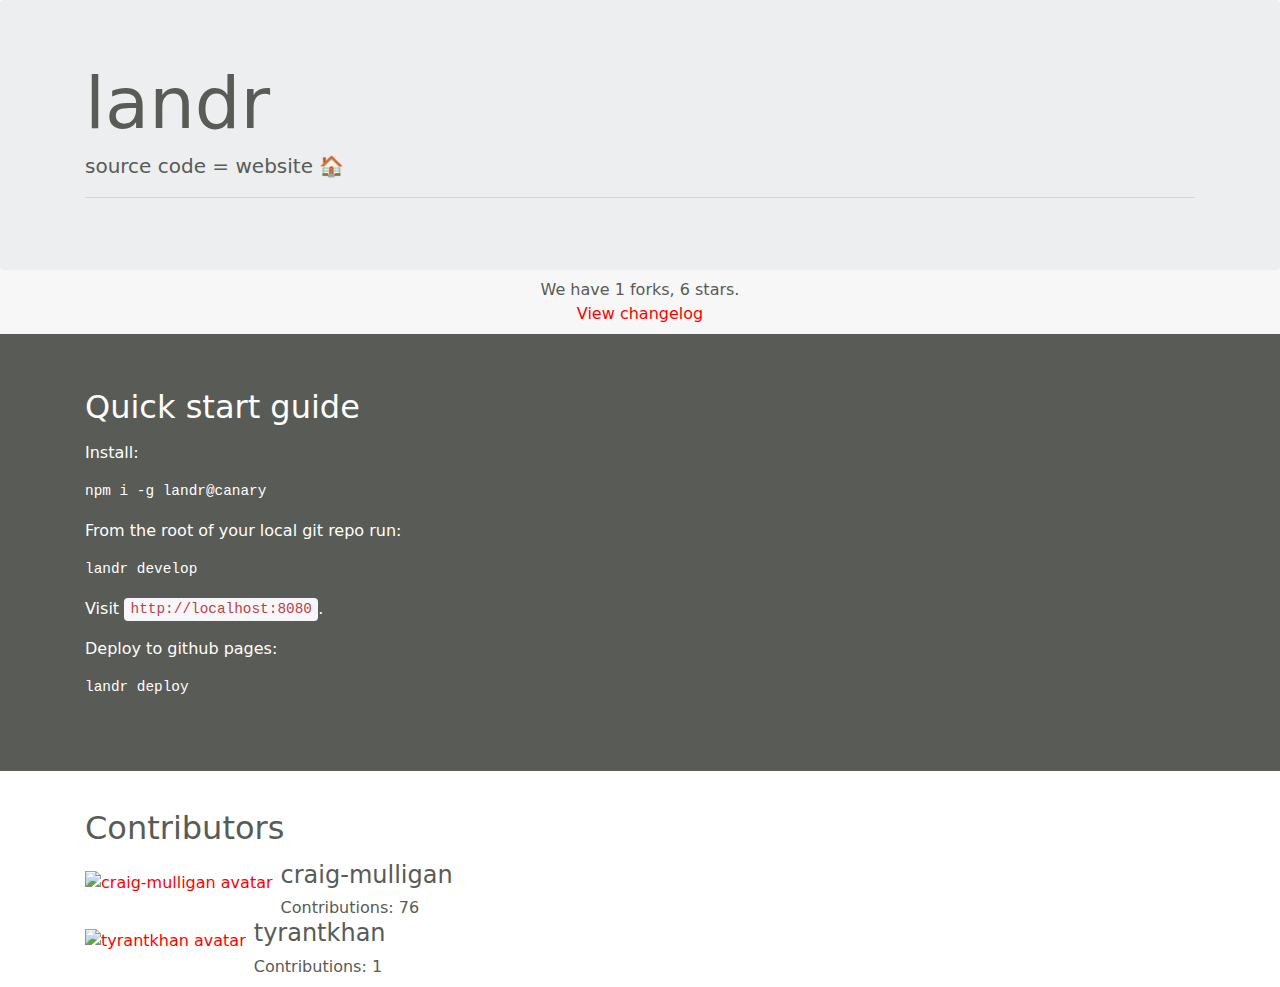
==== index.html @ ddf62132 "Updates" ====
<!DOCTYPE html>
 <html><head><meta charset="utf-8"/><meta http-equiv="x-ua-compatible" content="ie=edge"/><meta name="viewport" content="width=device-width, initial-scale=1, shrink-to-fit=no"/><title>Gatsby.js</title><link rel="preload" href="/landr/page-component---gatsby-plugin-landr-www-pages-index-js-87d1047b6b3c153ad6b7.js" as="script"/><link rel="preload" href="/landr/path---index-878fa87b5f6b730961a7.js" as="script"/><link rel="preload" href="/landr/layout-component---index-a1877b21408b9029d146.js" as="script"/><link rel="preload" href="/landr/app-8987383dc23b234d407a.js" as="script"/><link rel="preload" href="/landr/commons-a0a1b3aa49a61d89a2b4.js" as="script"/><script id="webpack-manifest">
            //<![CDATA[
            window.webpackManifest = {"1":"page-component---gatsby-plugin-landr-www-pages-index-js-87d1047b6b3c153ad6b7.js","2":"layout-component---index-a1877b21408b9029d146.js","3":"page-component---gatsby-plugin-landr-www-pages-changelog-js-bf72441791127e8e51b4.js","4":"path---index-878fa87b5f6b730961a7.js","5":"path---changelog-1e2064adb05f1f18a0a4.js","6":"app-8987383dc23b234d407a.js"}
            //]]>
            </script><script>
  !function(e,t,r){function n(){for(;d[0]&&"loaded"==d[0][f];)c=d.shift(),c[o]=!i.parentNode.insertBefore(c,i)}for(var s,a,c,d=[],i=e.scripts[0],o="onreadystatechange",f="readyState";s=r.shift();)a=e.createElement(t),"async"in i?(a.async=!1,e.head.appendChild(a)):i[f]?(d.push(a),a[o]=n):e.write("<"+t+' src="'+s+'" defer></'+t+">"),a.src=s}(document,"script",[
  "/landr/commons-a0a1b3aa49a61d89a2b4.js","/landr/app-8987383dc23b234d407a.js","/landr/layout-component---index-a1877b21408b9029d146.js","/landr/path---index-878fa87b5f6b730961a7.js","/landr/page-component---gatsby-plugin-landr-www-pages-index-js-87d1047b6b3c153ad6b7.js"
])
  </script><style id="gatsby-inlined-css">/*!
 * Bootstrap v4.0.0-alpha.6 (https://getbootstrap.com)
 * Copyright 2011-2017 The Bootstrap Authors
 * Copyright 2011-2017 Twitter, Inc.
 * Licensed under MIT (https://github.com/twbs/bootstrap/blob/master/LICENSE)
 */
/*! normalize.css v5.0.0 | MIT License | github.com/necolas/normalize.css */html{font-family:sans-serif;line-height:1.15;-ms-text-size-adjust:100%;-webkit-text-size-adjust:100%}body{margin:0}article,aside,footer,header,nav,section{display:block}h1{font-size:2em;margin:.67em 0}figcaption,figure,main{display:block}figure{margin:1em 40px}hr{box-sizing:content-box;height:0;overflow:visible}pre{font-family:monospace,monospace;font-size:1em}a{background-color:transparent;-webkit-text-decoration-skip:objects}a:active,a:hover{outline-width:0}abbr[title]{border-bottom:none;text-decoration:underline;text-decoration:underline dotted}b,strong{font-weight:inherit;font-weight:bolder}code,kbd,samp{font-family:monospace,monospace;font-size:1em}dfn{font-style:italic}mark{background-color:#ff0;color:#000}small{font-size:80%}sub,sup{font-size:75%;line-height:0;position:relative;vertical-align:baseline}sub{bottom:-.25em}sup{top:-.5em}audio,video{display:inline-block}audio:not([controls]){display:none;height:0}img{border-style:none}svg:not(:root){overflow:hidden}button,input,optgroup,select,textarea{font-family:sans-serif;font-size:100%;line-height:1.15;margin:0}button,input{overflow:visible}button,select{text-transform:none}[type=reset],[type=submit],button,html [type=button]{-webkit-appearance:button}[type=button]::-moz-focus-inner,[type=reset]::-moz-focus-inner,[type=submit]::-moz-focus-inner,button::-moz-focus-inner{border-style:none;padding:0}[type=button]:-moz-focusring,[type=reset]:-moz-focusring,[type=submit]:-moz-focusring,button:-moz-focusring{outline:1px dotted ButtonText}fieldset{border:1px solid silver;margin:0 2px;padding:.35em .625em .75em}legend{box-sizing:border-box;color:inherit;display:table;max-width:100%;white-space:normal}progress{display:inline-block;vertical-align:baseline}textarea{overflow:auto}[type=checkbox],[type=radio]{box-sizing:border-box;padding:0}[type=number]::-webkit-inner-spin-button,[type=number]::-webkit-outer-spin-button{height:auto}[type=search]{-webkit-appearance:textfield;outline-offset:-2px}[type=search]::-webkit-search-cancel-button,[type=search]::-webkit-search-decoration{-webkit-appearance:none}::-webkit-file-upload-button{-webkit-appearance:button;font:inherit}details,menu{display:block}summary{display:list-item}canvas{display:inline-block}[hidden],template{display:none}@media print{*,:after,:before,blockquote:first-letter,blockquote:first-line,div:first-letter,div:first-line,li:first-letter,li:first-line,p:first-letter,p:first-line{text-shadow:none!important;box-shadow:none!important}a,a:visited{text-decoration:underline}abbr[title]:after{content:" (" attr(title) ")"}pre{white-space:pre-wrap!important}blockquote,pre{border:1px solid #999;page-break-inside:avoid}thead{display:table-header-group}img,tr{page-break-inside:avoid}h2,h3,p{orphans:3;widows:3}h2,h3{page-break-after:avoid}.navbar{display:none}.badge{border:1px solid #000}.table{border-collapse:collapse!important}.table td,.table th{background-color:#fff!important}.table-bordered td,.table-bordered th{border:1px solid #ddd!important}}html{box-sizing:border-box}*,:after,:before{box-sizing:inherit}@-ms-viewport{width:device-width}html{-ms-overflow-style:scrollbar;-webkit-tap-highlight-color:transparent}body{font-family:-apple-system,system-ui,BlinkMacSystemFont,Segoe UI,Roboto,Oxygen,Ubuntu,Cantarell,Fira Sans,Droid Sans,Helvetica Neue,Arial,sans-serif;font-size:16px;font-size:1rem;font-weight:400;line-height:1.5;color:#585b56;background-color:#fff}[tabindex="-1"]:focus{outline:none!important}h1,h2,h3,h4,h5,h6{margin-top:0;margin-bottom:8px;margin-bottom:.5rem}p{margin-top:0;margin-bottom:16px;margin-bottom:1rem}abbr[data-original-title],abbr[title]{cursor:help}address{font-style:normal;line-height:inherit}address,dl,ol,ul{margin-bottom:16px;margin-bottom:1rem}dl,ol,ul{margin-top:0}ol ol,ol ul,ul ol,ul ul{margin-bottom:0}dt{font-weight:700}dd{margin-bottom:8px;margin-bottom:.5rem;margin-left:0}blockquote{margin:0 0 16px;margin:0 0 1rem}a{color:red;text-decoration:none}a:focus,a:hover{color:#b30000;text-decoration:underline}a:not([href]):not([tabindex]),a:not([href]):not([tabindex]):focus,a:not([href]):not([tabindex]):hover{color:inherit;text-decoration:none}a:not([href]):not([tabindex]):focus{outline:0}pre{overflow:auto}figure{margin:0 0 16px;margin:0 0 1rem}img{vertical-align:middle}[role=button]{cursor:pointer}[role=button],a,area,button,input,label,select,summary,textarea{-ms-touch-action:manipulation;touch-action:manipulation}table{border-collapse:collapse;background-color:transparent}caption{padding-top:12px;padding-top:.75rem;padding-bottom:12px;padding-bottom:.75rem;color:#636c72;caption-side:bottom}caption,th{text-align:left}label{display:inline-block;margin-bottom:8px;margin-bottom:.5rem}button:focus{outline:1px dotted;outline:5px auto -webkit-focus-ring-color}button,input,select,textarea{line-height:inherit}input[type=checkbox]:disabled,input[type=radio]:disabled{cursor:not-allowed}input[type=date],input[type=datetime-local],input[type=month],input[type=time]{-webkit-appearance:listbox}textarea{resize:vertical}fieldset{min-width:0;padding:0;margin:0;border:0}legend{display:block;width:100%;padding:0;margin-bottom:8px;margin-bottom:.5rem;font-size:24px;font-size:1.5rem;line-height:inherit}input[type=search]{-webkit-appearance:none}output{display:inline-block}[hidden]{display:none!important}.h1,.h2,.h3,.h4,.h5,.h6,h1,h2,h3,h4,h5,h6{margin-bottom:8px;margin-bottom:.5rem;font-family:inherit;font-weight:500;line-height:1.1;color:inherit}.h1,h1{font-size:40px;font-size:2.5rem}.h2,h2{font-size:32px;font-size:2rem}.h3,h3{font-size:28px;font-size:1.75rem}.h4,h4{font-size:24px;font-size:1.5rem}.h5,h5{font-size:20px;font-size:1.25rem}.h6,h6{font-size:16px;font-size:1rem}.lead{font-size:20px;font-size:1.25rem;font-weight:300}.display-1{font-size:96px;font-size:6rem}.display-1,.display-2{font-weight:300;line-height:1.1}.display-2{font-size:88px;font-size:5.5rem}.display-3{font-size:72px;font-size:4.5rem}.display-3,.display-4{font-weight:300;line-height:1.1}.display-4{font-size:56px;font-size:3.5rem}hr{margin-top:16px;margin-top:1rem;margin-bottom:16px;margin-bottom:1rem;border:0;border-top:1px solid rgba(0,0,0,.1)}.small,small{font-size:80%;font-weight:400}.mark,mark{padding:.2em;background-color:#fcf8e3}.list-inline,.list-unstyled{padding-left:0;list-style:none}.list-inline-item{display:inline-block}.list-inline-item:not(:last-child){margin-right:5px}.initialism{font-size:90%;text-transform:uppercase}.blockquote{padding:8px 16px;padding:.5rem 1rem;margin-bottom:16px;margin-bottom:1rem;font-size:20px;font-size:1.25rem;border-left:4px solid #eceeef;border-left:.25rem solid #eceeef}.blockquote-footer{display:block;font-size:80%;color:#636c72}.blockquote-footer:before{content:"\2014   \A0"}.blockquote-reverse{padding-right:16px;padding-right:1rem;padding-left:0;text-align:right;border-right:4px solid #eceeef;border-right:.25rem solid #eceeef;border-left:0}.blockquote-reverse .blockquote-footer:before{content:""}.blockquote-reverse .blockquote-footer:after{content:"\A0   \2014"}.img-fluid,.img-thumbnail{max-width:100%;height:auto}.img-thumbnail{padding:4px;padding:.25rem;background-color:#fff;border:1px solid #ddd;border-radius:.25rem;transition:all .2s ease-in-out}.figure{display:inline-block}.figure-img{margin-bottom:8px;margin-bottom:.5rem;line-height:1}.figure-caption{font-size:90%;color:#636c72}code,kbd,pre,samp{font-family:Menlo,Monaco,Consolas,Liberation Mono,Courier New,monospace}code{padding:3.2px 6.4px;padding:.2rem .4rem;font-size:90%;color:#bd4147;background-color:#f7f7f9;border-radius:.25rem}a>code{padding:0;color:inherit;background-color:inherit}kbd{padding:3.2px 6.4px;padding:.2rem .4rem;font-size:90%;color:#fff;background-color:#585b56;border-radius:.2rem}kbd kbd{padding:0;font-size:100%;font-weight:700}pre{display:block;margin-top:0;margin-bottom:16px;margin-bottom:1rem;font-size:90%;color:#585b56}pre code{padding:0;font-size:inherit;color:inherit;background-color:transparent;border-radius:0}.pre-scrollable{max-height:340px;overflow-y:scroll}.container{position:relative;margin-left:auto;margin-right:auto;padding-right:15px;padding-left:15px}@media (min-width:576px){.container{padding-right:15px;padding-left:15px}}@media (min-width:768px){.container{padding-right:15px;padding-left:15px}}@media (min-width:992px){.container{padding-right:15px;padding-left:15px}}@media (min-width:1200px){.container{padding-right:15px;padding-left:15px}}@media (min-width:576px){.container{width:540px;max-width:100%}}@media (min-width:768px){.container{width:720px;max-width:100%}}@media (min-width:992px){.container{width:960px;max-width:100%}}@media (min-width:1200px){.container{width:1140px;max-width:100%}}.container-fluid{position:relative;margin-left:auto;margin-right:auto;padding-right:15px;padding-left:15px}@media (min-width:576px){.container-fluid{padding-right:15px;padding-left:15px}}@media (min-width:768px){.container-fluid{padding-right:15px;padding-left:15px}}@media (min-width:992px){.container-fluid{padding-right:15px;padding-left:15px}}@media (min-width:1200px){.container-fluid{padding-right:15px;padding-left:15px}}.row{display:-webkit-box;display:-ms-flexbox;display:flex;-ms-flex-wrap:wrap;flex-wrap:wrap;margin-right:-15px;margin-left:-15px}@media (min-width:576px){.row{margin-right:-15px;margin-left:-15px}}@media (min-width:768px){.row{margin-right:-15px;margin-left:-15px}}@media (min-width:992px){.row{margin-right:-15px;margin-left:-15px}}@media (min-width:1200px){.row{margin-right:-15px;margin-left:-15px}}.no-gutters{margin-right:0;margin-left:0}.no-gutters>.col,.no-gutters>[class*=col-]{padding-right:0;padding-left:0}.col,.col-1,.col-2,.col-3,.col-4,.col-5,.col-6,.col-7,.col-8,.col-9,.col-10,.col-11,.col-12,.col-lg,.col-lg-1,.col-lg-2,.col-lg-3,.col-lg-4,.col-lg-5,.col-lg-6,.col-lg-7,.col-lg-8,.col-lg-9,.col-lg-10,.col-lg-11,.col-lg-12,.col-md,.col-md-1,.col-md-2,.col-md-3,.col-md-4,.col-md-5,.col-md-6,.col-md-7,.col-md-8,.col-md-9,.col-md-10,.col-md-11,.col-md-12,.col-sm,.col-sm-1,.col-sm-2,.col-sm-3,.col-sm-4,.col-sm-5,.col-sm-6,.col-sm-7,.col-sm-8,.col-sm-9,.col-sm-10,.col-sm-11,.col-sm-12,.col-xl,.col-xl-1,.col-xl-2,.col-xl-3,.col-xl-4,.col-xl-5,.col-xl-6,.col-xl-7,.col-xl-8,.col-xl-9,.col-xl-10,.col-xl-11,.col-xl-12{position:relative;width:100%;min-height:1px;padding-right:15px;padding-left:15px}@media (min-width:576px){.col,.col-1,.col-2,.col-3,.col-4,.col-5,.col-6,.col-7,.col-8,.col-9,.col-10,.col-11,.col-12,.col-lg,.col-lg-1,.col-lg-2,.col-lg-3,.col-lg-4,.col-lg-5,.col-lg-6,.col-lg-7,.col-lg-8,.col-lg-9,.col-lg-10,.col-lg-11,.col-lg-12,.col-md,.col-md-1,.col-md-2,.col-md-3,.col-md-4,.col-md-5,.col-md-6,.col-md-7,.col-md-8,.col-md-9,.col-md-10,.col-md-11,.col-md-12,.col-sm,.col-sm-1,.col-sm-2,.col-sm-3,.col-sm-4,.col-sm-5,.col-sm-6,.col-sm-7,.col-sm-8,.col-sm-9,.col-sm-10,.col-sm-11,.col-sm-12,.col-xl,.col-xl-1,.col-xl-2,.col-xl-3,.col-xl-4,.col-xl-5,.col-xl-6,.col-xl-7,.col-xl-8,.col-xl-9,.col-xl-10,.col-xl-11,.col-xl-12{padding-right:15px;padding-left:15px}}@media (min-width:768px){.col,.col-1,.col-2,.col-3,.col-4,.col-5,.col-6,.col-7,.col-8,.col-9,.col-10,.col-11,.col-12,.col-lg,.col-lg-1,.col-lg-2,.col-lg-3,.col-lg-4,.col-lg-5,.col-lg-6,.col-lg-7,.col-lg-8,.col-lg-9,.col-lg-10,.col-lg-11,.col-lg-12,.col-md,.col-md-1,.col-md-2,.col-md-3,.col-md-4,.col-md-5,.col-md-6,.col-md-7,.col-md-8,.col-md-9,.col-md-10,.col-md-11,.col-md-12,.col-sm,.col-sm-1,.col-sm-2,.col-sm-3,.col-sm-4,.col-sm-5,.col-sm-6,.col-sm-7,.col-sm-8,.col-sm-9,.col-sm-10,.col-sm-11,.col-sm-12,.col-xl,.col-xl-1,.col-xl-2,.col-xl-3,.col-xl-4,.col-xl-5,.col-xl-6,.col-xl-7,.col-xl-8,.col-xl-9,.col-xl-10,.col-xl-11,.col-xl-12{padding-right:15px;padding-left:15px}}@media (min-width:992px){.col,.col-1,.col-2,.col-3,.col-4,.col-5,.col-6,.col-7,.col-8,.col-9,.col-10,.col-11,.col-12,.col-lg,.col-lg-1,.col-lg-2,.col-lg-3,.col-lg-4,.col-lg-5,.col-lg-6,.col-lg-7,.col-lg-8,.col-lg-9,.col-lg-10,.col-lg-11,.col-lg-12,.col-md,.col-md-1,.col-md-2,.col-md-3,.col-md-4,.col-md-5,.col-md-6,.col-md-7,.col-md-8,.col-md-9,.col-md-10,.col-md-11,.col-md-12,.col-sm,.col-sm-1,.col-sm-2,.col-sm-3,.col-sm-4,.col-sm-5,.col-sm-6,.col-sm-7,.col-sm-8,.col-sm-9,.col-sm-10,.col-sm-11,.col-sm-12,.col-xl,.col-xl-1,.col-xl-2,.col-xl-3,.col-xl-4,.col-xl-5,.col-xl-6,.col-xl-7,.col-xl-8,.col-xl-9,.col-xl-10,.col-xl-11,.col-xl-12{padding-right:15px;padding-left:15px}}@media (min-width:1200px){.col,.col-1,.col-2,.col-3,.col-4,.col-5,.col-6,.col-7,.col-8,.col-9,.col-10,.col-11,.col-12,.col-lg,.col-lg-1,.col-lg-2,.col-lg-3,.col-lg-4,.col-lg-5,.col-lg-6,.col-lg-7,.col-lg-8,.col-lg-9,.col-lg-10,.col-lg-11,.col-lg-12,.col-md,.col-md-1,.col-md-2,.col-md-3,.col-md-4,.col-md-5,.col-md-6,.col-md-7,.col-md-8,.col-md-9,.col-md-10,.col-md-11,.col-md-12,.col-sm,.col-sm-1,.col-sm-2,.col-sm-3,.col-sm-4,.col-sm-5,.col-sm-6,.col-sm-7,.col-sm-8,.col-sm-9,.col-sm-10,.col-sm-11,.col-sm-12,.col-xl,.col-xl-1,.col-xl-2,.col-xl-3,.col-xl-4,.col-xl-5,.col-xl-6,.col-xl-7,.col-xl-8,.col-xl-9,.col-xl-10,.col-xl-11,.col-xl-12{padding-right:15px;padding-left:15px}}.col{-ms-flex-preferred-size:0;flex-basis:0;-webkit-box-flex:1;-ms-flex-positive:1;flex-grow:1;max-width:100%}.col-auto{-ms-flex:0 0 auto;flex:0 0 auto;width:auto}.col-1,.col-auto{-webkit-box-flex:0}.col-1{-ms-flex:0 0 8.33333%;flex:0 0 8.33333%;max-width:8.33333%}.col-2{-ms-flex:0 0 16.66667%;flex:0 0 16.66667%;max-width:16.66667%}.col-2,.col-3{-webkit-box-flex:0}.col-3{-ms-flex:0 0 25%;flex:0 0 25%;max-width:25%}.col-4{-ms-flex:0 0 33.33333%;flex:0 0 33.33333%;max-width:33.33333%}.col-4,.col-5{-webkit-box-flex:0}.col-5{-ms-flex:0 0 41.66667%;flex:0 0 41.66667%;max-width:41.66667%}.col-6{-ms-flex:0 0 50%;flex:0 0 50%;max-width:50%}.col-6,.col-7{-webkit-box-flex:0}.col-7{-ms-flex:0 0 58.33333%;flex:0 0 58.33333%;max-width:58.33333%}.col-8{-ms-flex:0 0 66.66667%;flex:0 0 66.66667%;max-width:66.66667%}.col-8,.col-9{-webkit-box-flex:0}.col-9{-ms-flex:0 0 75%;flex:0 0 75%;max-width:75%}.col-10{-ms-flex:0 0 83.33333%;flex:0 0 83.33333%;max-width:83.33333%}.col-10,.col-11{-webkit-box-flex:0}.col-11{-ms-flex:0 0 91.66667%;flex:0 0 91.66667%;max-width:91.66667%}.col-12{-webkit-box-flex:0;-ms-flex:0 0 100%;flex:0 0 100%;max-width:100%}.pull-0{right:auto}.pull-1{right:8.33333%}.pull-2{right:16.66667%}.pull-3{right:25%}.pull-4{right:33.33333%}.pull-5{right:41.66667%}.pull-6{right:50%}.pull-7{right:58.33333%}.pull-8{right:66.66667%}.pull-9{right:75%}.pull-10{right:83.33333%}.pull-11{right:91.66667%}.pull-12{right:100%}.push-0{left:auto}.push-1{left:8.33333%}.push-2{left:16.66667%}.push-3{left:25%}.push-4{left:33.33333%}.push-5{left:41.66667%}.push-6{left:50%}.push-7{left:58.33333%}.push-8{left:66.66667%}.push-9{left:75%}.push-10{left:83.33333%}.push-11{left:91.66667%}.push-12{left:100%}.offset-1{margin-left:8.33333%}.offset-2{margin-left:16.66667%}.offset-3{margin-left:25%}.offset-4{margin-left:33.33333%}.offset-5{margin-left:41.66667%}.offset-6{margin-left:50%}.offset-7{margin-left:58.33333%}.offset-8{margin-left:66.66667%}.offset-9{margin-left:75%}.offset-10{margin-left:83.33333%}.offset-11{margin-left:91.66667%}@media (min-width:576px){.col-sm{-ms-flex-preferred-size:0;flex-basis:0;-webkit-box-flex:1;-ms-flex-positive:1;flex-grow:1;max-width:100%}.col-sm-auto{-webkit-box-flex:0;-ms-flex:0 0 auto;flex:0 0 auto;width:auto}.col-sm-1{-webkit-box-flex:0;-ms-flex:0 0 8.33333%;flex:0 0 8.33333%;max-width:8.33333%}.col-sm-2{-webkit-box-flex:0;-ms-flex:0 0 16.66667%;flex:0 0 16.66667%;max-width:16.66667%}.col-sm-3{-webkit-box-flex:0;-ms-flex:0 0 25%;flex:0 0 25%;max-width:25%}.col-sm-4{-webkit-box-flex:0;-ms-flex:0 0 33.33333%;flex:0 0 33.33333%;max-width:33.33333%}.col-sm-5{-webkit-box-flex:0;-ms-flex:0 0 41.66667%;flex:0 0 41.66667%;max-width:41.66667%}.col-sm-6{-webkit-box-flex:0;-ms-flex:0 0 50%;flex:0 0 50%;max-width:50%}.col-sm-7{-webkit-box-flex:0;-ms-flex:0 0 58.33333%;flex:0 0 58.33333%;max-width:58.33333%}.col-sm-8{-webkit-box-flex:0;-ms-flex:0 0 66.66667%;flex:0 0 66.66667%;max-width:66.66667%}.col-sm-9{-webkit-box-flex:0;-ms-flex:0 0 75%;flex:0 0 75%;max-width:75%}.col-sm-10{-webkit-box-flex:0;-ms-flex:0 0 83.33333%;flex:0 0 83.33333%;max-width:83.33333%}.col-sm-11{-webkit-box-flex:0;-ms-flex:0 0 91.66667%;flex:0 0 91.66667%;max-width:91.66667%}.col-sm-12{-webkit-box-flex:0;-ms-flex:0 0 100%;flex:0 0 100%;max-width:100%}.pull-sm-0{right:auto}.pull-sm-1{right:8.33333%}.pull-sm-2{right:16.66667%}.pull-sm-3{right:25%}.pull-sm-4{right:33.33333%}.pull-sm-5{right:41.66667%}.pull-sm-6{right:50%}.pull-sm-7{right:58.33333%}.pull-sm-8{right:66.66667%}.pull-sm-9{right:75%}.pull-sm-10{right:83.33333%}.pull-sm-11{right:91.66667%}.pull-sm-12{right:100%}.push-sm-0{left:auto}.push-sm-1{left:8.33333%}.push-sm-2{left:16.66667%}.push-sm-3{left:25%}.push-sm-4{left:33.33333%}.push-sm-5{left:41.66667%}.push-sm-6{left:50%}.push-sm-7{left:58.33333%}.push-sm-8{left:66.66667%}.push-sm-9{left:75%}.push-sm-10{left:83.33333%}.push-sm-11{left:91.66667%}.push-sm-12{left:100%}.offset-sm-0{margin-left:0}.offset-sm-1{margin-left:8.33333%}.offset-sm-2{margin-left:16.66667%}.offset-sm-3{margin-left:25%}.offset-sm-4{margin-left:33.33333%}.offset-sm-5{margin-left:41.66667%}.offset-sm-6{margin-left:50%}.offset-sm-7{margin-left:58.33333%}.offset-sm-8{margin-left:66.66667%}.offset-sm-9{margin-left:75%}.offset-sm-10{margin-left:83.33333%}.offset-sm-11{margin-left:91.66667%}}@media (min-width:768px){.col-md{-ms-flex-preferred-size:0;flex-basis:0;-webkit-box-flex:1;-ms-flex-positive:1;flex-grow:1;max-width:100%}.col-md-auto{-webkit-box-flex:0;-ms-flex:0 0 auto;flex:0 0 auto;width:auto}.col-md-1{-webkit-box-flex:0;-ms-flex:0 0 8.33333%;flex:0 0 8.33333%;max-width:8.33333%}.col-md-2{-webkit-box-flex:0;-ms-flex:0 0 16.66667%;flex:0 0 16.66667%;max-width:16.66667%}.col-md-3{-webkit-box-flex:0;-ms-flex:0 0 25%;flex:0 0 25%;max-width:25%}.col-md-4{-webkit-box-flex:0;-ms-flex:0 0 33.33333%;flex:0 0 33.33333%;max-width:33.33333%}.col-md-5{-webkit-box-flex:0;-ms-flex:0 0 41.66667%;flex:0 0 41.66667%;max-width:41.66667%}.col-md-6{-webkit-box-flex:0;-ms-flex:0 0 50%;flex:0 0 50%;max-width:50%}.col-md-7{-webkit-box-flex:0;-ms-flex:0 0 58.33333%;flex:0 0 58.33333%;max-width:58.33333%}.col-md-8{-webkit-box-flex:0;-ms-flex:0 0 66.66667%;flex:0 0 66.66667%;max-width:66.66667%}.col-md-9{-webkit-box-flex:0;-ms-flex:0 0 75%;flex:0 0 75%;max-width:75%}.col-md-10{-webkit-box-flex:0;-ms-flex:0 0 83.33333%;flex:0 0 83.33333%;max-width:83.33333%}.col-md-11{-webkit-box-flex:0;-ms-flex:0 0 91.66667%;flex:0 0 91.66667%;max-width:91.66667%}.col-md-12{-webkit-box-flex:0;-ms-flex:0 0 100%;flex:0 0 100%;max-width:100%}.pull-md-0{right:auto}.pull-md-1{right:8.33333%}.pull-md-2{right:16.66667%}.pull-md-3{right:25%}.pull-md-4{right:33.33333%}.pull-md-5{right:41.66667%}.pull-md-6{right:50%}.pull-md-7{right:58.33333%}.pull-md-8{right:66.66667%}.pull-md-9{right:75%}.pull-md-10{right:83.33333%}.pull-md-11{right:91.66667%}.pull-md-12{right:100%}.push-md-0{left:auto}.push-md-1{left:8.33333%}.push-md-2{left:16.66667%}.push-md-3{left:25%}.push-md-4{left:33.33333%}.push-md-5{left:41.66667%}.push-md-6{left:50%}.push-md-7{left:58.33333%}.push-md-8{left:66.66667%}.push-md-9{left:75%}.push-md-10{left:83.33333%}.push-md-11{left:91.66667%}.push-md-12{left:100%}.offset-md-0{margin-left:0}.offset-md-1{margin-left:8.33333%}.offset-md-2{margin-left:16.66667%}.offset-md-3{margin-left:25%}.offset-md-4{margin-left:33.33333%}.offset-md-5{margin-left:41.66667%}.offset-md-6{margin-left:50%}.offset-md-7{margin-left:58.33333%}.offset-md-8{margin-left:66.66667%}.offset-md-9{margin-left:75%}.offset-md-10{margin-left:83.33333%}.offset-md-11{margin-left:91.66667%}}@media (min-width:992px){.col-lg{-ms-flex-preferred-size:0;flex-basis:0;-webkit-box-flex:1;-ms-flex-positive:1;flex-grow:1;max-width:100%}.col-lg-auto{-webkit-box-flex:0;-ms-flex:0 0 auto;flex:0 0 auto;width:auto}.col-lg-1{-webkit-box-flex:0;-ms-flex:0 0 8.33333%;flex:0 0 8.33333%;max-width:8.33333%}.col-lg-2{-webkit-box-flex:0;-ms-flex:0 0 16.66667%;flex:0 0 16.66667%;max-width:16.66667%}.col-lg-3{-webkit-box-flex:0;-ms-flex:0 0 25%;flex:0 0 25%;max-width:25%}.col-lg-4{-webkit-box-flex:0;-ms-flex:0 0 33.33333%;flex:0 0 33.33333%;max-width:33.33333%}.col-lg-5{-webkit-box-flex:0;-ms-flex:0 0 41.66667%;flex:0 0 41.66667%;max-width:41.66667%}.col-lg-6{-webkit-box-flex:0;-ms-flex:0 0 50%;flex:0 0 50%;max-width:50%}.col-lg-7{-webkit-box-flex:0;-ms-flex:0 0 58.33333%;flex:0 0 58.33333%;max-width:58.33333%}.col-lg-8{-webkit-box-flex:0;-ms-flex:0 0 66.66667%;flex:0 0 66.66667%;max-width:66.66667%}.col-lg-9{-webkit-box-flex:0;-ms-flex:0 0 75%;flex:0 0 75%;max-width:75%}.col-lg-10{-webkit-box-flex:0;-ms-flex:0 0 83.33333%;flex:0 0 83.33333%;max-width:83.33333%}.col-lg-11{-webkit-box-flex:0;-ms-flex:0 0 91.66667%;flex:0 0 91.66667%;max-width:91.66667%}.col-lg-12{-webkit-box-flex:0;-ms-flex:0 0 100%;flex:0 0 100%;max-width:100%}.pull-lg-0{right:auto}.pull-lg-1{right:8.33333%}.pull-lg-2{right:16.66667%}.pull-lg-3{right:25%}.pull-lg-4{right:33.33333%}.pull-lg-5{right:41.66667%}.pull-lg-6{right:50%}.pull-lg-7{right:58.33333%}.pull-lg-8{right:66.66667%}.pull-lg-9{right:75%}.pull-lg-10{right:83.33333%}.pull-lg-11{right:91.66667%}.pull-lg-12{right:100%}.push-lg-0{left:auto}.push-lg-1{left:8.33333%}.push-lg-2{left:16.66667%}.push-lg-3{left:25%}.push-lg-4{left:33.33333%}.push-lg-5{left:41.66667%}.push-lg-6{left:50%}.push-lg-7{left:58.33333%}.push-lg-8{left:66.66667%}.push-lg-9{left:75%}.push-lg-10{left:83.33333%}.push-lg-11{left:91.66667%}.push-lg-12{left:100%}.offset-lg-0{margin-left:0}.offset-lg-1{margin-left:8.33333%}.offset-lg-2{margin-left:16.66667%}.offset-lg-3{margin-left:25%}.offset-lg-4{margin-left:33.33333%}.offset-lg-5{margin-left:41.66667%}.offset-lg-6{margin-left:50%}.offset-lg-7{margin-left:58.33333%}.offset-lg-8{margin-left:66.66667%}.offset-lg-9{margin-left:75%}.offset-lg-10{margin-left:83.33333%}.offset-lg-11{margin-left:91.66667%}}@media (min-width:1200px){.col-xl{-ms-flex-preferred-size:0;flex-basis:0;-webkit-box-flex:1;-ms-flex-positive:1;flex-grow:1;max-width:100%}.col-xl-auto{-webkit-box-flex:0;-ms-flex:0 0 auto;flex:0 0 auto;width:auto}.col-xl-1{-webkit-box-flex:0;-ms-flex:0 0 8.33333%;flex:0 0 8.33333%;max-width:8.33333%}.col-xl-2{-webkit-box-flex:0;-ms-flex:0 0 16.66667%;flex:0 0 16.66667%;max-width:16.66667%}.col-xl-3{-webkit-box-flex:0;-ms-flex:0 0 25%;flex:0 0 25%;max-width:25%}.col-xl-4{-webkit-box-flex:0;-ms-flex:0 0 33.33333%;flex:0 0 33.33333%;max-width:33.33333%}.col-xl-5{-webkit-box-flex:0;-ms-flex:0 0 41.66667%;flex:0 0 41.66667%;max-width:41.66667%}.col-xl-6{-webkit-box-flex:0;-ms-flex:0 0 50%;flex:0 0 50%;max-width:50%}.col-xl-7{-webkit-box-flex:0;-ms-flex:0 0 58.33333%;flex:0 0 58.33333%;max-width:58.33333%}.col-xl-8{-webkit-box-flex:0;-ms-flex:0 0 66.66667%;flex:0 0 66.66667%;max-width:66.66667%}.col-xl-9{-webkit-box-flex:0;-ms-flex:0 0 75%;flex:0 0 75%;max-width:75%}.col-xl-10{-webkit-box-flex:0;-ms-flex:0 0 83.33333%;flex:0 0 83.33333%;max-width:83.33333%}.col-xl-11{-webkit-box-flex:0;-ms-flex:0 0 91.66667%;flex:0 0 91.66667%;max-width:91.66667%}.col-xl-12{-webkit-box-flex:0;-ms-flex:0 0 100%;flex:0 0 100%;max-width:100%}.pull-xl-0{right:auto}.pull-xl-1{right:8.33333%}.pull-xl-2{right:16.66667%}.pull-xl-3{right:25%}.pull-xl-4{right:33.33333%}.pull-xl-5{right:41.66667%}.pull-xl-6{right:50%}.pull-xl-7{right:58.33333%}.pull-xl-8{right:66.66667%}.pull-xl-9{right:75%}.pull-xl-10{right:83.33333%}.pull-xl-11{right:91.66667%}.pull-xl-12{right:100%}.push-xl-0{left:auto}.push-xl-1{left:8.33333%}.push-xl-2{left:16.66667%}.push-xl-3{left:25%}.push-xl-4{left:33.33333%}.push-xl-5{left:41.66667%}.push-xl-6{left:50%}.push-xl-7{left:58.33333%}.push-xl-8{left:66.66667%}.push-xl-9{left:75%}.push-xl-10{left:83.33333%}.push-xl-11{left:91.66667%}.push-xl-12{left:100%}.offset-xl-0{margin-left:0}.offset-xl-1{margin-left:8.33333%}.offset-xl-2{margin-left:16.66667%}.offset-xl-3{margin-left:25%}.offset-xl-4{margin-left:33.33333%}.offset-xl-5{margin-left:41.66667%}.offset-xl-6{margin-left:50%}.offset-xl-7{margin-left:58.33333%}.offset-xl-8{margin-left:66.66667%}.offset-xl-9{margin-left:75%}.offset-xl-10{margin-left:83.33333%}.offset-xl-11{margin-left:91.66667%}}.table{width:100%;max-width:100%;margin-bottom:16px;margin-bottom:1rem}.table td,.table th{padding:12px;padding:.75rem;vertical-align:top;border-top:1px solid #eceeef}.table thead th{vertical-align:bottom;border-bottom:2px solid #eceeef}.table tbody+tbody{border-top:2px solid #eceeef}.table .table{background-color:#fff}.table-sm td,.table-sm th{padding:4.8px;padding:.3rem}.table-bordered,.table-bordered td,.table-bordered th{border:1px solid #eceeef}.table-bordered thead td,.table-bordered thead th{border-bottom-width:2px}.table-striped tbody tr:nth-of-type(odd){background-color:rgba(0,0,0,.05)}.table-active,.table-active>td,.table-active>th,.table-hover .table-active:hover,.table-hover .table-active:hover>td,.table-hover .table-active:hover>th,.table-hover tbody tr:hover{background-color:rgba(0,0,0,.075)}.table-success,.table-success>td,.table-success>th{background-color:#dff0d8}.table-hover .table-success:hover,.table-hover .table-success:hover>td,.table-hover .table-success:hover>th{background-color:#d0e9c6}.table-info,.table-info>td,.table-info>th{background-color:#d9edf7}.table-hover .table-info:hover,.table-hover .table-info:hover>td,.table-hover .table-info:hover>th{background-color:#c4e3f3}.table-warning,.table-warning>td,.table-warning>th{background-color:#fcf8e3}.table-hover .table-warning:hover,.table-hover .table-warning:hover>td,.table-hover .table-warning:hover>th{background-color:#faf2cc}.table-danger,.table-danger>td,.table-danger>th{background-color:#f2dede}.table-hover .table-danger:hover,.table-hover .table-danger:hover>td,.table-hover .table-danger:hover>th{background-color:#ebcccc}.thead-inverse th{color:#fff;background-color:#585b56}.thead-default th{color:#464a4c;background-color:#eceeef}.table-inverse{color:#fff;background-color:#585b56}.table-inverse td,.table-inverse th,.table-inverse thead th{border-color:#fff}.table-inverse.table-bordered{border:0}.table-responsive{display:block;width:100%;overflow-x:auto;-ms-overflow-style:-ms-autohiding-scrollbar}.table-responsive.table-bordered{border:0}.form-control{display:block;width:100%;padding:8px 12px;padding:.5rem .75rem;font-size:16px;font-size:1rem;line-height:1.25;color:#464a4c;background-color:#fff;background-image:none;background-clip:padding-box;border:1px solid rgba(0,0,0,.15);border-radius:.25rem;transition:border-color .15s ease-in-out,box-shadow .15s ease-in-out}.form-control::-ms-expand{background-color:transparent;border:0}.form-control:focus{color:#464a4c;background-color:#fff;border-color:#ff8080;outline:none}.form-control::-webkit-input-placeholder{color:#636c72;opacity:1}.form-control:-ms-input-placeholder{color:#636c72;opacity:1}.form-control::placeholder{color:#636c72;opacity:1}.form-control:disabled,.form-control[readonly]{background-color:#eceeef;opacity:1}.form-control:disabled{cursor:not-allowed}select.form-control:not([size]):not([multiple]){height:calc(2.25rem + 2px)}select.form-control:focus::-ms-value{color:#464a4c;background-color:#fff}.form-control-file,.form-control-range{display:block}.col-form-label{padding-top:calc(.5rem - 1px * 2);padding-bottom:calc(.5rem - 1px * 2);margin-bottom:0}.col-form-label-lg{padding-top:calc(.75rem - 1px * 2);padding-bottom:calc(.75rem - 1px * 2);font-size:20px;font-size:1.25rem}.col-form-label-sm{padding-top:calc(.25rem - 1px * 2);padding-bottom:calc(.25rem - 1px * 2);font-size:14px;font-size:.875rem}.col-form-legend{font-size:16px;font-size:1rem}.col-form-legend,.form-control-static{padding-top:8px;padding-top:.5rem;padding-bottom:8px;padding-bottom:.5rem;margin-bottom:0}.form-control-static{line-height:1.25;border:solid transparent;border-width:1px 0}.form-control-static.form-control-lg,.form-control-static.form-control-sm,.input-group-lg>.form-control-static.form-control,.input-group-lg>.form-control-static.input-group-addon,.input-group-lg>.input-group-btn>.form-control-static.btn,.input-group-sm>.form-control-static.form-control,.input-group-sm>.form-control-static.input-group-addon,.input-group-sm>.input-group-btn>.form-control-static.btn{padding-right:0;padding-left:0}.form-control-sm,.input-group-sm>.form-control,.input-group-sm>.input-group-addon,.input-group-sm>.input-group-btn>.btn{padding:4px 8px;padding:.25rem .5rem;font-size:14px;font-size:.875rem;border-radius:.2rem}.input-group-sm>.input-group-btn>select.btn:not([size]):not([multiple]),.input-group-sm>select.form-control:not([size]):not([multiple]),.input-group-sm>select.input-group-addon:not([size]):not([multiple]),select.form-control-sm:not([size]):not([multiple]){height:29px;height:1.8125rem}.form-control-lg,.input-group-lg>.form-control,.input-group-lg>.input-group-addon,.input-group-lg>.input-group-btn>.btn{padding:12px 24px;padding:.75rem 1.5rem;font-size:20px;font-size:1.25rem;border-radius:.2rem}.input-group-lg>.input-group-btn>select.btn:not([size]):not([multiple]),.input-group-lg>select.form-control:not([size]):not([multiple]),.input-group-lg>select.input-group-addon:not([size]):not([multiple]),select.form-control-lg:not([size]):not([multiple]){height:50.666px;height:3.16667rem}.form-group{margin-bottom:16px;margin-bottom:1rem}.form-text{display:block;margin-top:4px;margin-top:.25rem}.form-check{position:relative;display:block;margin-bottom:8px;margin-bottom:.5rem}.form-check.disabled .form-check-label{color:#636c72;cursor:not-allowed}.form-check-label{padding-left:20px;padding-left:1.25rem;margin-bottom:0;cursor:pointer}.form-check-input{position:absolute;margin-top:4px;margin-top:.25rem;margin-left:-20px;margin-left:-1.25rem}.form-check-input:only-child{position:static}.form-check-inline{display:inline-block}.form-check-inline .form-check-label{vertical-align:middle}.form-check-inline+.form-check-inline{margin-left:12px;margin-left:.75rem}.form-control-feedback{margin-top:4px;margin-top:.25rem}.form-control-danger,.form-control-success,.form-control-warning{padding-right:36px;padding-right:2.25rem;background-repeat:no-repeat;background-position:center right 9px;background-position:center right .5625rem;background-size:1.125rem 1.125rem}.has-success .col-form-label,.has-success .custom-control,.has-success .form-check-label,.has-success .form-control-feedback,.has-success .form-control-label{color:#5cb85c}.has-success .form-control{border-color:#5cb85c}.has-success .input-group-addon{color:#5cb85c;border-color:#5cb85c;background-color:#eaf6ea}.has-success .form-control-success{background-image:url("data:image/svg+xml;charset=utf8,%3Csvg xmlns='http://www.w3.org/2000/svg' viewBox='0 0 8 8'%3E%3Cpath fill='%235cb85c' d='M2.3 6.73L.6 4.53c-.4-1.04.46-1.4 1.1-.8l1.1 1.4 3.4-3.8c.6-.63 1.6-.27 1.2.7l-4 4.6c-.43.5-.8.4-1.1.1z'/%3E%3C/svg%3E")}.has-warning .col-form-label,.has-warning .custom-control,.has-warning .form-check-label,.has-warning .form-control-feedback,.has-warning .form-control-label{color:#f0ad4e}.has-warning .form-control{border-color:#f0ad4e}.has-warning .input-group-addon{color:#f0ad4e;border-color:#f0ad4e;background-color:#fff}.has-warning .form-control-warning{background-image:url("data:image/svg+xml;charset=utf8,%3Csvg xmlns='http://www.w3.org/2000/svg' viewBox='0 0 8 8'%3E%3Cpath fill='%23f0ad4e' d='M4.4 5.324h-.8v-2.46h.8zm0 1.42h-.8V5.89h.8zM3.76.63L.04 7.075c-.115.2.016.425.26.426h7.397c.242 0 .372-.226.258-.426C6.726 4.924 5.47 2.79 4.253.63c-.113-.174-.39-.174-.494 0z'/%3E%3C/svg%3E")}.has-danger .col-form-label,.has-danger .custom-control,.has-danger .form-check-label,.has-danger .form-control-feedback,.has-danger .form-control-label{color:#d9534f}.has-danger .form-control{border-color:#d9534f}.has-danger .input-group-addon{color:#d9534f;border-color:#d9534f;background-color:#fdf7f7}.has-danger .form-control-danger{background-image:url("data:image/svg+xml;charset=utf8,%3Csvg xmlns='http://www.w3.org/2000/svg' fill='%23d9534f' viewBox='-2 -2 7 7'%3E%3Cpath stroke='%23d9534f' d='M0 0l3 3m0-3L0 3'/%3E%3Ccircle r='.5'/%3E%3Ccircle cx='3' r='.5'/%3E%3Ccircle cy='3' r='.5'/%3E%3Ccircle cx='3' cy='3' r='.5'/%3E%3C/svg%3E")}.form-inline{display:-webkit-box;display:-ms-flexbox;display:flex;-webkit-box-orient:horizontal;-webkit-box-direction:normal;-ms-flex-flow:row wrap;flex-flow:row wrap;-webkit-box-align:center;-ms-flex-align:center;align-items:center}.form-inline .form-check{width:100%}@media (min-width:576px){.form-inline label{-ms-flex-align:center;-webkit-box-pack:center;-ms-flex-pack:center;justify-content:center}.form-inline .form-group,.form-inline label{display:-webkit-box;display:-ms-flexbox;display:flex;-webkit-box-align:center;align-items:center;margin-bottom:0}.form-inline .form-group{-webkit-box-flex:0;-ms-flex:0 0 auto;flex:0 0 auto;-webkit-box-orient:horizontal;-webkit-box-direction:normal;-ms-flex-flow:row wrap;flex-flow:row wrap;-ms-flex-align:center}.form-inline .form-control{display:inline-block;width:auto;vertical-align:middle}.form-inline .form-control-static{display:inline-block}.form-inline .input-group{width:auto}.form-inline .form-control-label{margin-bottom:0;vertical-align:middle}.form-inline .form-check{display:-webkit-box;display:-ms-flexbox;display:flex;-webkit-box-align:center;-ms-flex-align:center;align-items:center;-webkit-box-pack:center;-ms-flex-pack:center;justify-content:center;width:auto;margin-top:0;margin-bottom:0}.form-inline .form-check-label{padding-left:0}.form-inline .form-check-input{position:relative;margin-top:0;margin-right:.25rem;margin-left:0}.form-inline .custom-control{display:-webkit-box;display:-ms-flexbox;display:flex;-webkit-box-align:center;-ms-flex-align:center;align-items:center;-webkit-box-pack:center;-ms-flex-pack:center;justify-content:center;padding-left:0}.form-inline .custom-control-indicator{position:static;display:inline-block;margin-right:.25rem;vertical-align:text-bottom}.form-inline .has-feedback .form-control-feedback{top:0}}.btn{display:inline-block;font-weight:400;line-height:1.25;text-align:center;white-space:nowrap;vertical-align:middle;-webkit-user-select:none;-moz-user-select:none;-ms-user-select:none;user-select:none;border:1px solid transparent;padding:8px 16px;padding:.5rem 1rem;font-size:16px;font-size:1rem;border-radius:.25rem;transition:all .2s ease-in-out}.btn:focus,.btn:hover{text-decoration:none}.btn.focus,.btn:focus{outline:0;box-shadow:0 0 0 2px rgba(255,0,0,.25)}.btn.disabled,.btn:disabled{cursor:not-allowed;opacity:.65}.btn.active,.btn:active{background-image:none}a.btn.disabled,fieldset[disabled] a.btn{pointer-events:none}.btn-primary{color:#fff;background-color:red;border-color:red}.btn-primary:hover{color:#fff;background-color:#c00;border-color:#c20000}.btn-primary.focus,.btn-primary:focus{box-shadow:0 0 0 2px rgba(255,0,0,.5)}.btn-primary.disabled,.btn-primary:disabled{background-color:red;border-color:red}.btn-primary.active,.btn-primary:active,.show>.btn-primary.dropdown-toggle{color:#fff;background-color:#c00;background-image:none;border-color:#c20000}.btn-secondary{color:#585b56;background-color:#fff;border-color:#ccc}.btn-secondary:hover{color:#585b56;background-color:#e6e6e6;border-color:#adadad}.btn-secondary.focus,.btn-secondary:focus{box-shadow:0 0 0 2px hsla(0,0%,80%,.5)}.btn-secondary.disabled,.btn-secondary:disabled{background-color:#fff;border-color:#ccc}.btn-secondary.active,.btn-secondary:active,.show>.btn-secondary.dropdown-toggle{color:#585b56;background-color:#e6e6e6;background-image:none;border-color:#adadad}.btn-info{color:#fff;background-color:#5bc0de;border-color:#5bc0de}.btn-info:hover{color:#fff;background-color:#31b0d5;border-color:#2aabd2}.btn-info.focus,.btn-info:focus{box-shadow:0 0 0 2px rgba(91,192,222,.5)}.btn-info.disabled,.btn-info:disabled{background-color:#5bc0de;border-color:#5bc0de}.btn-info.active,.btn-info:active,.show>.btn-info.dropdown-toggle{color:#fff;background-color:#31b0d5;background-image:none;border-color:#2aabd2}.btn-success{color:#fff;background-color:#5cb85c;border-color:#5cb85c}.btn-success:hover{color:#fff;background-color:#449d44;border-color:#419641}.btn-success.focus,.btn-success:focus{box-shadow:0 0 0 2px rgba(92,184,92,.5)}.btn-success.disabled,.btn-success:disabled{background-color:#5cb85c;border-color:#5cb85c}.btn-success.active,.btn-success:active,.show>.btn-success.dropdown-toggle{color:#fff;background-color:#449d44;background-image:none;border-color:#419641}.btn-warning{color:#fff;background-color:#f0ad4e;border-color:#f0ad4e}.btn-warning:hover{color:#fff;background-color:#ec971f;border-color:#eb9316}.btn-warning.focus,.btn-warning:focus{box-shadow:0 0 0 2px rgba(240,173,78,.5)}.btn-warning.disabled,.btn-warning:disabled{background-color:#f0ad4e;border-color:#f0ad4e}.btn-warning.active,.btn-warning:active,.show>.btn-warning.dropdown-toggle{color:#fff;background-color:#ec971f;background-image:none;border-color:#eb9316}.btn-danger{color:#fff;background-color:#d9534f;border-color:#d9534f}.btn-danger:hover{color:#fff;background-color:#c9302c;border-color:#c12e2a}.btn-danger.focus,.btn-danger:focus{box-shadow:0 0 0 2px rgba(217,83,79,.5)}.btn-danger.disabled,.btn-danger:disabled{background-color:#d9534f;border-color:#d9534f}.btn-danger.active,.btn-danger:active,.show>.btn-danger.dropdown-toggle{color:#fff;background-color:#c9302c;background-image:none;border-color:#c12e2a}.btn-outline-primary{color:red;background-image:none;background-color:transparent;border-color:red}.btn-outline-primary:hover{color:#fff;background-color:red;border-color:red}.btn-outline-primary.focus,.btn-outline-primary:focus{box-shadow:0 0 0 2px rgba(255,0,0,.5)}.btn-outline-primary.disabled,.btn-outline-primary:disabled{color:red;background-color:transparent}.btn-outline-primary.active,.btn-outline-primary:active,.show>.btn-outline-primary.dropdown-toggle{color:#fff;background-color:red;border-color:red}.btn-outline-secondary{color:#ccc;background-image:none;background-color:transparent;border-color:#ccc}.btn-outline-secondary:hover{color:#fff;background-color:#ccc;border-color:#ccc}.btn-outline-secondary.focus,.btn-outline-secondary:focus{box-shadow:0 0 0 2px hsla(0,0%,80%,.5)}.btn-outline-secondary.disabled,.btn-outline-secondary:disabled{color:#ccc;background-color:transparent}.btn-outline-secondary.active,.btn-outline-secondary:active,.show>.btn-outline-secondary.dropdown-toggle{color:#fff;background-color:#ccc;border-color:#ccc}.btn-outline-info{color:#5bc0de;background-image:none;background-color:transparent;border-color:#5bc0de}.btn-outline-info:hover{color:#fff;background-color:#5bc0de;border-color:#5bc0de}.btn-outline-info.focus,.btn-outline-info:focus{box-shadow:0 0 0 2px rgba(91,192,222,.5)}.btn-outline-info.disabled,.btn-outline-info:disabled{color:#5bc0de;background-color:transparent}.btn-outline-info.active,.btn-outline-info:active,.show>.btn-outline-info.dropdown-toggle{color:#fff;background-color:#5bc0de;border-color:#5bc0de}.btn-outline-success{color:#5cb85c;background-image:none;background-color:transparent;border-color:#5cb85c}.btn-outline-success:hover{color:#fff;background-color:#5cb85c;border-color:#5cb85c}.btn-outline-success.focus,.btn-outline-success:focus{box-shadow:0 0 0 2px rgba(92,184,92,.5)}.btn-outline-success.disabled,.btn-outline-success:disabled{color:#5cb85c;background-color:transparent}.btn-outline-success.active,.btn-outline-success:active,.show>.btn-outline-success.dropdown-toggle{color:#fff;background-color:#5cb85c;border-color:#5cb85c}.btn-outline-warning{color:#f0ad4e;background-image:none;background-color:transparent;border-color:#f0ad4e}.btn-outline-warning:hover{color:#fff;background-color:#f0ad4e;border-color:#f0ad4e}.btn-outline-warning.focus,.btn-outline-warning:focus{box-shadow:0 0 0 2px rgba(240,173,78,.5)}.btn-outline-warning.disabled,.btn-outline-warning:disabled{color:#f0ad4e;background-color:transparent}.btn-outline-warning.active,.btn-outline-warning:active,.show>.btn-outline-warning.dropdown-toggle{color:#fff;background-color:#f0ad4e;border-color:#f0ad4e}.btn-outline-danger{color:#d9534f;background-image:none;background-color:transparent;border-color:#d9534f}.btn-outline-danger:hover{color:#fff;background-color:#d9534f;border-color:#d9534f}.btn-outline-danger.focus,.btn-outline-danger:focus{box-shadow:0 0 0 2px rgba(217,83,79,.5)}.btn-outline-danger.disabled,.btn-outline-danger:disabled{color:#d9534f;background-color:transparent}.btn-outline-danger.active,.btn-outline-danger:active,.show>.btn-outline-danger.dropdown-toggle{color:#fff;background-color:#d9534f;border-color:#d9534f}.btn-link{font-weight:400;color:red;border-radius:0}.btn-link,.btn-link.active,.btn-link:active,.btn-link:disabled{background-color:transparent}.btn-link,.btn-link:active,.btn-link:focus,.btn-link:hover{border-color:transparent}.btn-link:focus,.btn-link:hover{color:#b30000;text-decoration:underline;background-color:transparent}.btn-link:disabled{color:#636c72}.btn-link:disabled:focus,.btn-link:disabled:hover{text-decoration:none}.btn-group-lg>.btn,.btn-lg{padding:12px 24px;padding:.75rem 1.5rem;font-size:20px;font-size:1.25rem;border-radius:.2rem}.btn-group-sm>.btn,.btn-sm{padding:4px 8px;padding:.25rem .5rem;font-size:14px;font-size:.875rem;border-radius:.2rem}.btn-block{display:block;width:100%}.btn-block+.btn-block{margin-top:8px;margin-top:.5rem}input[type=button].btn-block,input[type=reset].btn-block,input[type=submit].btn-block{width:100%}.fade{opacity:0;transition:opacity .15s linear}.fade.show{opacity:1}.collapse{display:none}.collapse.show{display:block}tr.collapse.show{display:table-row}tbody.collapse.show{display:table-row-group}.collapsing{height:0;overflow:hidden;transition:height .35s ease}.collapsing,.dropdown,.dropup{position:relative}.dropdown-toggle:after{display:inline-block;width:0;height:0;margin-left:.3em;vertical-align:middle;content:"";border-top:.3em solid;border-right:.3em solid transparent;border-left:.3em solid transparent}.dropdown-toggle:focus{outline:0}.dropup .dropdown-toggle:after{border-top:0;border-bottom:.3em solid}.dropdown-menu{position:absolute;top:100%;left:0;z-index:1000;display:none;float:left;min-width:160px;min-width:10rem;padding:8px 0;padding:.5rem 0;margin:2px 0 0;margin:.125rem 0 0;font-size:16px;font-size:1rem;color:#585b56;text-align:left;list-style:none;background-color:#fff;background-clip:padding-box;border:1px solid rgba(0,0,0,.15);border-radius:.25rem}.dropdown-divider{height:1px;margin:8px 0;margin:.5rem 0;overflow:hidden;background-color:#eceeef}.dropdown-item{display:block;width:100%;padding:3px 24px;padding:3px 1.5rem;clear:both;font-weight:400;color:#585b56;text-align:inherit;white-space:nowrap;background:none;border:0}.dropdown-item:focus,.dropdown-item:hover{color:#4b4e4a;text-decoration:none;background-color:#f7f7f9}.dropdown-item.active,.dropdown-item:active{color:#fff;text-decoration:none;background-color:red}.dropdown-item.disabled,.dropdown-item:disabled{color:#636c72;cursor:not-allowed;background-color:transparent}.show>.dropdown-menu{display:block}.show>a{outline:0}.dropdown-menu-right{right:0;left:auto}.dropdown-menu-left{right:auto;left:0}.dropdown-header{display:block;padding:8px 24px;padding:.5rem 1.5rem;margin-bottom:0;font-size:14px;font-size:.875rem;color:#636c72;white-space:nowrap}.dropdown-backdrop{position:fixed;top:0;right:0;bottom:0;left:0;z-index:990}.dropup .dropdown-menu{top:auto;bottom:100%;margin-bottom:2px;margin-bottom:.125rem}.btn-group,.btn-group-vertical{position:relative;display:-webkit-inline-box;display:-ms-inline-flexbox;display:inline-flex;vertical-align:middle}.btn-group-vertical>.btn,.btn-group>.btn{position:relative;-webkit-box-flex:0;-ms-flex:0 1 auto;flex:0 1 auto}.btn-group-vertical>.btn.active,.btn-group-vertical>.btn:active,.btn-group-vertical>.btn:focus,.btn-group-vertical>.btn:hover,.btn-group>.btn.active,.btn-group>.btn:active,.btn-group>.btn:focus,.btn-group>.btn:hover{z-index:2}.btn-group-vertical .btn+.btn,.btn-group-vertical .btn+.btn-group,.btn-group-vertical .btn-group+.btn,.btn-group-vertical .btn-group+.btn-group,.btn-group .btn+.btn,.btn-group .btn+.btn-group,.btn-group .btn-group+.btn,.btn-group .btn-group+.btn-group{margin-left:-1px}.btn-toolbar{display:-webkit-box;display:-ms-flexbox;display:flex;-webkit-box-pack:start;-ms-flex-pack:start;justify-content:flex-start}.btn-toolbar .input-group{width:auto}.btn-group>.btn:not(:first-child):not(:last-child):not(.dropdown-toggle){border-radius:0}.btn-group>.btn:first-child{margin-left:0}.btn-group>.btn:first-child:not(:last-child):not(.dropdown-toggle){border-bottom-right-radius:0;border-top-right-radius:0}.btn-group>.btn:last-child:not(:first-child),.btn-group>.dropdown-toggle:not(:first-child){border-bottom-left-radius:0;border-top-left-radius:0}.btn-group>.btn-group{float:left}.btn-group>.btn-group:not(:first-child):not(:last-child)>.btn{border-radius:0}.btn-group>.btn-group:first-child:not(:last-child)>.btn:last-child,.btn-group>.btn-group:first-child:not(:last-child)>.dropdown-toggle{border-bottom-right-radius:0;border-top-right-radius:0}.btn-group>.btn-group:last-child:not(:first-child)>.btn:first-child{border-bottom-left-radius:0;border-top-left-radius:0}.btn-group .dropdown-toggle:active,.btn-group.open .dropdown-toggle{outline:0}.btn+.dropdown-toggle-split{padding-right:12px;padding-right:.75rem;padding-left:12px;padding-left:.75rem}.btn+.dropdown-toggle-split:after{margin-left:0}.btn-group-sm>.btn+.dropdown-toggle-split,.btn-sm+.dropdown-toggle-split{padding-right:6px;padding-right:.375rem;padding-left:6px;padding-left:.375rem}.btn-group-lg>.btn+.dropdown-toggle-split,.btn-lg+.dropdown-toggle-split{padding-right:18px;padding-right:1.125rem;padding-left:18px;padding-left:1.125rem}.btn-group-vertical{display:-webkit-inline-box;display:-ms-inline-flexbox;display:inline-flex;-webkit-box-orient:vertical;-webkit-box-direction:normal;-ms-flex-direction:column;flex-direction:column;-webkit-box-align:start;-ms-flex-align:start;align-items:flex-start;-webkit-box-pack:center;-ms-flex-pack:center;justify-content:center}.btn-group-vertical .btn,.btn-group-vertical .btn-group{width:100%}.btn-group-vertical>.btn+.btn,.btn-group-vertical>.btn+.btn-group,.btn-group-vertical>.btn-group+.btn,.btn-group-vertical>.btn-group+.btn-group{margin-top:-1px;margin-left:0}.btn-group-vertical>.btn:not(:first-child):not(:last-child){border-radius:0}.btn-group-vertical>.btn:first-child:not(:last-child){border-bottom-right-radius:0;border-bottom-left-radius:0}.btn-group-vertical>.btn:last-child:not(:first-child){border-top-right-radius:0;border-top-left-radius:0}.btn-group-vertical>.btn-group:not(:first-child):not(:last-child)>.btn{border-radius:0}.btn-group-vertical>.btn-group:first-child:not(:last-child)>.btn:last-child,.btn-group-vertical>.btn-group:first-child:not(:last-child)>.dropdown-toggle{border-bottom-right-radius:0;border-bottom-left-radius:0}.btn-group-vertical>.btn-group:last-child:not(:first-child)>.btn:first-child{border-top-right-radius:0;border-top-left-radius:0}[data-toggle=buttons]>.btn-group>.btn input[type=checkbox],[data-toggle=buttons]>.btn-group>.btn input[type=radio],[data-toggle=buttons]>.btn input[type=checkbox],[data-toggle=buttons]>.btn input[type=radio]{position:absolute;clip:rect(0,0,0,0);pointer-events:none}.input-group{position:relative;display:-webkit-box;display:-ms-flexbox;display:flex;width:100%}.input-group .form-control{position:relative;z-index:2;-webkit-box-flex:1;-ms-flex:1 1 auto;flex:1 1 auto;width:1%;margin-bottom:0}.input-group .form-control:active,.input-group .form-control:focus,.input-group .form-control:hover{z-index:3}.input-group-addon,.input-group-btn,.input-group .form-control{display:-webkit-box;display:-ms-flexbox;display:flex;-webkit-box-orient:vertical;-webkit-box-direction:normal;-ms-flex-direction:column;flex-direction:column;-webkit-box-pack:center;-ms-flex-pack:center;justify-content:center}.input-group-addon:not(:first-child):not(:last-child),.input-group-btn:not(:first-child):not(:last-child),.input-group .form-control:not(:first-child):not(:last-child){border-radius:0}.input-group-addon,.input-group-btn{white-space:nowrap;vertical-align:middle}.input-group-addon{padding:8px 12px;padding:.5rem .75rem;margin-bottom:0;font-size:16px;font-size:1rem;font-weight:400;line-height:1.25;color:#464a4c;text-align:center;background-color:#eceeef;border:1px solid rgba(0,0,0,.15);border-radius:.25rem}.input-group-addon.form-control-sm,.input-group-sm>.input-group-addon,.input-group-sm>.input-group-btn>.input-group-addon.btn{padding:4px 8px;padding:.25rem .5rem;font-size:14px;font-size:.875rem;border-radius:.2rem}.input-group-addon.form-control-lg,.input-group-lg>.input-group-addon,.input-group-lg>.input-group-btn>.input-group-addon.btn{padding:12px 24px;padding:.75rem 1.5rem;font-size:20px;font-size:1.25rem;border-radius:.2rem}.input-group-addon input[type=checkbox],.input-group-addon input[type=radio]{margin-top:0}.input-group-addon:not(:last-child),.input-group-btn:not(:first-child)>.btn-group:not(:last-child)>.btn,.input-group-btn:not(:first-child)>.btn:not(:last-child):not(.dropdown-toggle),.input-group-btn:not(:last-child)>.btn,.input-group-btn:not(:last-child)>.btn-group>.btn,.input-group-btn:not(:last-child)>.dropdown-toggle,.input-group .form-control:not(:last-child){border-bottom-right-radius:0;border-top-right-radius:0}.input-group-addon:not(:last-child){border-right:0}.input-group-addon:not(:first-child),.input-group-btn:not(:first-child)>.btn,.input-group-btn:not(:first-child)>.btn-group>.btn,.input-group-btn:not(:first-child)>.dropdown-toggle,.input-group-btn:not(:last-child)>.btn-group:not(:first-child)>.btn,.input-group-btn:not(:last-child)>.btn:not(:first-child),.input-group .form-control:not(:first-child){border-bottom-left-radius:0;border-top-left-radius:0}.form-control+.input-group-addon:not(:first-child){border-left:0}.input-group-btn{position:relative;font-size:0;white-space:nowrap}.input-group-btn>.btn{position:relative;-webkit-box-flex:1;-ms-flex:1;flex:1}.input-group-btn>.btn+.btn{margin-left:-1px}.input-group-btn>.btn:active,.input-group-btn>.btn:focus,.input-group-btn>.btn:hover{z-index:3}.input-group-btn:not(:last-child)>.btn,.input-group-btn:not(:last-child)>.btn-group{margin-right:-1px}.input-group-btn:not(:first-child)>.btn,.input-group-btn:not(:first-child)>.btn-group{z-index:2;margin-left:-1px}.input-group-btn:not(:first-child)>.btn-group:active,.input-group-btn:not(:first-child)>.btn-group:focus,.input-group-btn:not(:first-child)>.btn-group:hover,.input-group-btn:not(:first-child)>.btn:active,.input-group-btn:not(:first-child)>.btn:focus,.input-group-btn:not(:first-child)>.btn:hover{z-index:3}.custom-control{position:relative;display:-webkit-inline-box;display:-ms-inline-flexbox;display:inline-flex;min-height:24px;min-height:1.5rem;padding-left:24px;padding-left:1.5rem;margin-right:16px;margin-right:1rem;cursor:pointer}.custom-control-input{position:absolute;z-index:-1;opacity:0}.custom-control-input:checked~.custom-control-indicator{color:#fff;background-color:red}.custom-control-input:focus~.custom-control-indicator{box-shadow:0 0 0 1px #fff,0 0 0 3px red}.custom-control-input:active~.custom-control-indicator{color:#fff;background-color:#ffb3b3}.custom-control-input:disabled~.custom-control-indicator{cursor:not-allowed;background-color:#eceeef}.custom-control-input:disabled~.custom-control-description{color:#636c72;cursor:not-allowed}.custom-control-indicator{position:absolute;top:4px;top:.25rem;left:0;display:block;width:16px;width:1rem;height:16px;height:1rem;pointer-events:none;-webkit-user-select:none;-moz-user-select:none;-ms-user-select:none;user-select:none;background-color:#ddd;background-repeat:no-repeat;background-position:50%;background-size:50% 50%}.custom-checkbox .custom-control-indicator{border-radius:.25rem}.custom-checkbox .custom-control-input:checked~.custom-control-indicator{background-image:url("data:image/svg+xml;charset=utf8,%3Csvg xmlns='http://www.w3.org/2000/svg' viewBox='0 0 8 8'%3E%3Cpath fill='%23fff' d='M6.564.75l-3.59 3.612-1.538-1.55L0 4.26 2.974 7.25 8 2.193z'/%3E%3C/svg%3E")}.custom-checkbox .custom-control-input:indeterminate~.custom-control-indicator{background-color:red;background-image:url("data:image/svg+xml;charset=utf8,%3Csvg xmlns='http://www.w3.org/2000/svg' viewBox='0 0 4 4'%3E%3Cpath stroke='%23fff' d='M0 2h4'/%3E%3C/svg%3E")}.custom-radio .custom-control-indicator{border-radius:50%}.custom-radio .custom-control-input:checked~.custom-control-indicator{background-image:url("data:image/svg+xml;charset=utf8,%3Csvg xmlns='http://www.w3.org/2000/svg' viewBox='-4 -4 8 8'%3E%3Ccircle r='3' fill='%23fff'/%3E%3C/svg%3E")}.custom-controls-stacked{display:-webkit-box;display:-ms-flexbox;display:flex;-webkit-box-orient:vertical;-webkit-box-direction:normal;-ms-flex-direction:column;flex-direction:column}.custom-controls-stacked .custom-control{margin-bottom:4px;margin-bottom:.25rem}.custom-controls-stacked .custom-control+.custom-control{margin-left:0}.custom-select{display:inline-block;max-width:100%;height:calc(2.25rem + 2px);padding:6px 28px 6px 12px;padding:.375rem 1.75rem .375rem .75rem;line-height:1.25;color:#464a4c;vertical-align:middle;background:#fff url("data:image/svg+xml;charset=utf8,%3Csvg xmlns='http://www.w3.org/2000/svg' viewBox='0 0 4 5'%3E%3Cpath fill='%23333' d='M2 0L0 2h4zm0 5L0 3h4z'/%3E%3C/svg%3E") no-repeat right 12px center;background:#fff url("data:image/svg+xml;charset=utf8,%3Csvg xmlns='http://www.w3.org/2000/svg' viewBox='0 0 4 5'%3E%3Cpath fill='%23333' d='M2 0L0 2h4zm0 5L0 3h4z'/%3E%3C/svg%3E") no-repeat right .75rem center;background-size:8px 10px;border:1px solid rgba(0,0,0,.15);border-radius:.25rem;-moz-appearance:none;-webkit-appearance:none}.custom-select:focus{border-color:#ff8080;outline:none}.custom-select:focus::-ms-value{color:#464a4c;background-color:#fff}.custom-select:disabled{color:#636c72;cursor:not-allowed;background-color:#eceeef}.custom-select::-ms-expand{opacity:0}.custom-select-sm{padding-top:6px;padding-top:.375rem;padding-bottom:6px;padding-bottom:.375rem;font-size:75%}.custom-file{position:relative;display:inline-block;margin-bottom:0;cursor:pointer}.custom-file,.custom-file-input{max-width:100%;height:40px;height:2.5rem}.custom-file-input{min-width:224px;min-width:14rem;margin:0;filter:alpha(opacity=0);opacity:0}.custom-file-control{position:absolute;top:0;right:0;left:0;z-index:5;height:40px;height:2.5rem;padding:8px 16px;padding:.5rem 1rem;line-height:1.5;color:#464a4c;pointer-events:none;-webkit-user-select:none;-moz-user-select:none;-ms-user-select:none;user-select:none;background-color:#fff;border:1px solid rgba(0,0,0,.15);border-radius:.25rem}.custom-file-control:lang(en):after{content:"Choose file..."}.custom-file-control:before{position:absolute;top:-1px;right:-1px;bottom:-1px;z-index:6;display:block;height:40px;height:2.5rem;padding:8px 16px;padding:.5rem 1rem;line-height:1.5;color:#464a4c;background-color:#eceeef;border:1px solid rgba(0,0,0,.15);border-radius:0 .25rem .25rem 0}.custom-file-control:lang(en):before{content:"Browse"}.nav{display:-webkit-box;display:-ms-flexbox;display:flex;padding-left:0;margin-bottom:0;list-style:none}.nav-link{display:block;padding:.5em 1em}.nav-link:focus,.nav-link:hover{text-decoration:none}.nav-link.disabled{color:#636c72;cursor:not-allowed}.nav-tabs{border-bottom:1px solid #ddd}.nav-tabs .nav-item{margin-bottom:-1px}.nav-tabs .nav-link{border:1px solid transparent;border-top-right-radius:4px;border-top-right-radius:.25rem;border-top-left-radius:4px;border-top-left-radius:.25rem}.nav-tabs .nav-link:focus,.nav-tabs .nav-link:hover{border-color:#eceeef #eceeef #ddd}.nav-tabs .nav-link.disabled{color:#636c72;background-color:transparent;border-color:transparent}.nav-tabs .nav-item.show .nav-link,.nav-tabs .nav-link.active{color:#464a4c;background-color:#fff;border-color:#ddd #ddd #fff}.nav-tabs .dropdown-menu{margin-top:-1px;border-top-right-radius:0;border-top-left-radius:0}.nav-pills .nav-link{border-radius:.25rem}.nav-pills .nav-item.show .nav-link,.nav-pills .nav-link.active{color:#fff;cursor:default;background-color:red}.nav-fill .nav-item{-webkit-box-flex:1;-ms-flex:1 1 auto;flex:1 1 auto;text-align:center}.nav-justified .nav-item{-webkit-box-flex:1;-ms-flex:1 1 100%;flex:1 1 100%;text-align:center}.tab-content>.tab-pane{display:none}.tab-content>.active{display:block}.navbar{position:relative;display:-webkit-box;display:-ms-flexbox;display:flex;-webkit-box-orient:vertical;-webkit-box-direction:normal;-ms-flex-direction:column;flex-direction:column;padding:8px 16px;padding:.5rem 1rem}.navbar-brand{display:inline-block;padding-top:4px;padding-top:.25rem;padding-bottom:4px;padding-bottom:.25rem;margin-right:16px;margin-right:1rem;font-size:20px;font-size:1.25rem;line-height:inherit;white-space:nowrap}.navbar-brand:focus,.navbar-brand:hover{text-decoration:none}.navbar-nav{display:-webkit-box;display:-ms-flexbox;display:flex;-webkit-box-orient:vertical;-webkit-box-direction:normal;-ms-flex-direction:column;flex-direction:column;padding-left:0;margin-bottom:0;list-style:none}.navbar-nav .nav-link{padding-right:0;padding-left:0}.navbar-text{display:inline-block;padding-top:6.8px;padding-top:.425rem;padding-bottom:6.8px;padding-bottom:.425rem}.navbar-toggler{-ms-flex-item-align:start;align-self:flex-start;padding:4px 12px;padding:.25rem .75rem;font-size:20px;font-size:1.25rem;line-height:1;background:transparent;border:1px solid transparent;border-radius:.25rem}.navbar-toggler:focus,.navbar-toggler:hover{text-decoration:none}.navbar-toggler-icon{display:inline-block;width:1.5em;height:1.5em;vertical-align:middle;content:"";background:no-repeat 50%;background-size:100% 100%}.navbar-toggler-left{position:absolute;left:16px;left:1rem}.navbar-toggler-right{position:absolute;right:16px;right:1rem}@media (max-width:575px){.navbar-toggleable .navbar-nav .dropdown-menu{position:static;float:none}.navbar-toggleable>.container{padding-right:0;padding-left:0}}@media (min-width:576px){.navbar-toggleable{-ms-flex-wrap:nowrap;flex-wrap:nowrap;-webkit-box-align:center;-ms-flex-align:center;align-items:center}.navbar-toggleable,.navbar-toggleable .navbar-nav{-webkit-box-orient:horizontal;-webkit-box-direction:normal;-ms-flex-direction:row;flex-direction:row}.navbar-toggleable .navbar-nav .nav-link{padding-right:.5rem;padding-left:.5rem}.navbar-toggleable>.container{display:-webkit-box;display:-ms-flexbox;display:flex;-ms-flex-wrap:nowrap;flex-wrap:nowrap;-webkit-box-align:center;-ms-flex-align:center;align-items:center}.navbar-toggleable .navbar-collapse{display:-webkit-box!important;display:-ms-flexbox!important;display:flex!important;width:100%}.navbar-toggleable .navbar-toggler{display:none}}@media (max-width:767px){.navbar-toggleable-sm .navbar-nav .dropdown-menu{position:static;float:none}.navbar-toggleable-sm>.container{padding-right:0;padding-left:0}}@media (min-width:768px){.navbar-toggleable-sm{-ms-flex-wrap:nowrap;flex-wrap:nowrap;-webkit-box-align:center;-ms-flex-align:center;align-items:center}.navbar-toggleable-sm,.navbar-toggleable-sm .navbar-nav{-webkit-box-orient:horizontal;-webkit-box-direction:normal;-ms-flex-direction:row;flex-direction:row}.navbar-toggleable-sm .navbar-nav .nav-link{padding-right:.5rem;padding-left:.5rem}.navbar-toggleable-sm>.container{display:-webkit-box;display:-ms-flexbox;display:flex;-ms-flex-wrap:nowrap;flex-wrap:nowrap;-webkit-box-align:center;-ms-flex-align:center;align-items:center}.navbar-toggleable-sm .navbar-collapse{display:-webkit-box!important;display:-ms-flexbox!important;display:flex!important;width:100%}.navbar-toggleable-sm .navbar-toggler{display:none}}@media (max-width:991px){.navbar-toggleable-md .navbar-nav .dropdown-menu{position:static;float:none}.navbar-toggleable-md>.container{padding-right:0;padding-left:0}}@media (min-width:992px){.navbar-toggleable-md{-ms-flex-wrap:nowrap;flex-wrap:nowrap;-webkit-box-align:center;-ms-flex-align:center;align-items:center}.navbar-toggleable-md,.navbar-toggleable-md .navbar-nav{-webkit-box-orient:horizontal;-webkit-box-direction:normal;-ms-flex-direction:row;flex-direction:row}.navbar-toggleable-md .navbar-nav .nav-link{padding-right:.5rem;padding-left:.5rem}.navbar-toggleable-md>.container{display:-webkit-box;display:-ms-flexbox;display:flex;-ms-flex-wrap:nowrap;flex-wrap:nowrap;-webkit-box-align:center;-ms-flex-align:center;align-items:center}.navbar-toggleable-md .navbar-collapse{display:-webkit-box!important;display:-ms-flexbox!important;display:flex!important;width:100%}.navbar-toggleable-md .navbar-toggler{display:none}}@media (max-width:1199px){.navbar-toggleable-lg .navbar-nav .dropdown-menu{position:static;float:none}.navbar-toggleable-lg>.container{padding-right:0;padding-left:0}}@media (min-width:1200px){.navbar-toggleable-lg{-ms-flex-wrap:nowrap;flex-wrap:nowrap;-webkit-box-align:center;-ms-flex-align:center;align-items:center}.navbar-toggleable-lg,.navbar-toggleable-lg .navbar-nav{-webkit-box-orient:horizontal;-webkit-box-direction:normal;-ms-flex-direction:row;flex-direction:row}.navbar-toggleable-lg .navbar-nav .nav-link{padding-right:.5rem;padding-left:.5rem}.navbar-toggleable-lg>.container{display:-webkit-box;display:-ms-flexbox;display:flex;-ms-flex-wrap:nowrap;flex-wrap:nowrap;-webkit-box-align:center;-ms-flex-align:center;align-items:center}.navbar-toggleable-lg .navbar-collapse{display:-webkit-box!important;display:-ms-flexbox!important;display:flex!important;width:100%}.navbar-toggleable-lg .navbar-toggler{display:none}}.navbar-toggleable-xl{-webkit-box-orient:horizontal;-webkit-box-direction:normal;-ms-flex-direction:row;flex-direction:row;-ms-flex-wrap:nowrap;flex-wrap:nowrap;-webkit-box-align:center;-ms-flex-align:center;align-items:center}.navbar-toggleable-xl .navbar-nav .dropdown-menu{position:static;float:none}.navbar-toggleable-xl>.container{padding-right:0;padding-left:0}.navbar-toggleable-xl .navbar-nav{-webkit-box-orient:horizontal;-webkit-box-direction:normal;-ms-flex-direction:row;flex-direction:row}.navbar-toggleable-xl .navbar-nav .nav-link{padding-right:8px;padding-right:.5rem;padding-left:8px;padding-left:.5rem}.navbar-toggleable-xl>.container{display:-webkit-box;display:-ms-flexbox;display:flex;-ms-flex-wrap:nowrap;flex-wrap:nowrap;-webkit-box-align:center;-ms-flex-align:center;align-items:center}.navbar-toggleable-xl .navbar-collapse{display:-webkit-box!important;display:-ms-flexbox!important;display:flex!important;width:100%}.navbar-toggleable-xl .navbar-toggler{display:none}.navbar-light .navbar-brand,.navbar-light .navbar-brand:focus,.navbar-light .navbar-brand:hover,.navbar-light .navbar-toggler,.navbar-light .navbar-toggler:focus,.navbar-light .navbar-toggler:hover{color:rgba(0,0,0,.9)}.navbar-light .navbar-nav .nav-link{color:rgba(0,0,0,.5)}.navbar-light .navbar-nav .nav-link:focus,.navbar-light .navbar-nav .nav-link:hover{color:rgba(0,0,0,.7)}.navbar-light .navbar-nav .nav-link.disabled{color:rgba(0,0,0,.3)}.navbar-light .navbar-nav .active>.nav-link,.navbar-light .navbar-nav .nav-link.active,.navbar-light .navbar-nav .nav-link.open,.navbar-light .navbar-nav .open>.nav-link{color:rgba(0,0,0,.9)}.navbar-light .navbar-toggler{border-color:rgba(0,0,0,.1)}.navbar-light .navbar-toggler-icon{background-image:url("data:image/svg+xml;charset=utf8,%3Csvg viewBox='0 0 32 32' xmlns='http://www.w3.org/2000/svg'%3E%3Cpath stroke='rgba(0, 0, 0, 0.5)' stroke-width='2' stroke-linecap='round' stroke-miterlimit='10' d='M4 8h24M4 16h24M4 24h24'/%3E%3C/svg%3E")}.navbar-light .navbar-text{color:rgba(0,0,0,.5)}.navbar-inverse .navbar-brand,.navbar-inverse .navbar-brand:focus,.navbar-inverse .navbar-brand:hover,.navbar-inverse .navbar-toggler,.navbar-inverse .navbar-toggler:focus,.navbar-inverse .navbar-toggler:hover{color:#fff}.navbar-inverse .navbar-nav .nav-link{color:hsla(0,0%,100%,.5)}.navbar-inverse .navbar-nav .nav-link:focus,.navbar-inverse .navbar-nav .nav-link:hover{color:hsla(0,0%,100%,.75)}.navbar-inverse .navbar-nav .nav-link.disabled{color:hsla(0,0%,100%,.25)}.navbar-inverse .navbar-nav .active>.nav-link,.navbar-inverse .navbar-nav .nav-link.active,.navbar-inverse .navbar-nav .nav-link.open,.navbar-inverse .navbar-nav .open>.nav-link{color:#fff}.navbar-inverse .navbar-toggler{border-color:hsla(0,0%,100%,.1)}.navbar-inverse .navbar-toggler-icon{background-image:url("data:image/svg+xml;charset=utf8,%3Csvg viewBox='0 0 32 32' xmlns='http://www.w3.org/2000/svg'%3E%3Cpath stroke='rgba(255, 255, 255, 0.5)' stroke-width='2' stroke-linecap='round' stroke-miterlimit='10' d='M4 8h24M4 16h24M4 24h24'/%3E%3C/svg%3E")}.navbar-inverse .navbar-text{color:hsla(0,0%,100%,.5)}.card{position:relative;display:-webkit-box;display:-ms-flexbox;display:flex;-webkit-box-orient:vertical;-webkit-box-direction:normal;-ms-flex-direction:column;flex-direction:column;background-color:#fff;border:1px solid rgba(0,0,0,.125);border-radius:.25rem}.card-block{-webkit-box-flex:1;-ms-flex:1 1 auto;flex:1 1 auto;padding:20px;padding:1.25rem}.card-title{margin-bottom:12px;margin-bottom:.75rem}.card-subtitle{margin-top:-6px;margin-top:-.375rem}.card-subtitle,.card-text:last-child{margin-bottom:0}.card-link:hover{text-decoration:none}.card-link+.card-link{margin-left:20px;margin-left:1.25rem}.card>.list-group:first-child .list-group-item:first-child{border-top-right-radius:4px;border-top-right-radius:.25rem;border-top-left-radius:4px;border-top-left-radius:.25rem}.card>.list-group:last-child .list-group-item:last-child{border-bottom-right-radius:4px;border-bottom-right-radius:.25rem;border-bottom-left-radius:4px;border-bottom-left-radius:.25rem}.card-header{padding:12px 20px;padding:.75rem 1.25rem;margin-bottom:0;background-color:#f7f7f9;border-bottom:1px solid rgba(0,0,0,.125)}.card-header:first-child{border-radius:calc(.25rem - 1px) calc(.25rem - 1px) 0 0}.card-footer{padding:12px 20px;padding:.75rem 1.25rem;background-color:#f7f7f9;border-top:1px solid rgba(0,0,0,.125)}.card-footer:last-child{border-radius:0 0 calc(.25rem - 1px) calc(.25rem - 1px)}.card-header-tabs{margin-bottom:-12px;margin-bottom:-.75rem;border-bottom:0}.card-header-pills,.card-header-tabs{margin-right:-10px;margin-right:-.625rem;margin-left:-10px;margin-left:-.625rem}.card-primary{background-color:red;border-color:red}.card-primary .card-footer,.card-primary .card-header{background-color:transparent}.card-success{background-color:#5cb85c;border-color:#5cb85c}.card-success .card-footer,.card-success .card-header{background-color:transparent}.card-info{background-color:#5bc0de;border-color:#5bc0de}.card-info .card-footer,.card-info .card-header{background-color:transparent}.card-warning{background-color:#f0ad4e;border-color:#f0ad4e}.card-warning .card-footer,.card-warning .card-header{background-color:transparent}.card-danger{background-color:#d9534f;border-color:#d9534f}.card-danger .card-footer,.card-danger .card-header,.card-outline-primary{background-color:transparent}.card-outline-primary{border-color:red}.card-outline-secondary{background-color:transparent;border-color:#ccc}.card-outline-info{background-color:transparent;border-color:#5bc0de}.card-outline-success{background-color:transparent;border-color:#5cb85c}.card-outline-warning{background-color:transparent;border-color:#f0ad4e}.card-outline-danger{background-color:transparent;border-color:#d9534f}.card-inverse{color:hsla(0,0%,100%,.65)}.card-inverse .card-footer,.card-inverse .card-header{background-color:transparent;border-color:hsla(0,0%,100%,.2)}.card-inverse .card-blockquote,.card-inverse .card-footer,.card-inverse .card-header,.card-inverse .card-title{color:#fff}.card-inverse .card-blockquote .blockquote-footer,.card-inverse .card-link,.card-inverse .card-subtitle,.card-inverse .card-text{color:hsla(0,0%,100%,.65)}.card-inverse .card-link:focus,.card-inverse .card-link:hover{color:#fff}.card-blockquote{padding:0;margin-bottom:0;border-left:0}.card-img{border-radius:calc(.25rem - 1px)}.card-img-overlay{position:absolute;top:0;right:0;bottom:0;left:0;padding:20px;padding:1.25rem}.card-img-top{border-top-right-radius:calc(.25rem - 1px);border-top-left-radius:calc(.25rem - 1px)}.card-img-bottom{border-bottom-right-radius:calc(.25rem - 1px);border-bottom-left-radius:calc(.25rem - 1px)}@media (min-width:576px){.card-deck{-webkit-box-orient:horizontal;-ms-flex-flow:row wrap;flex-flow:row wrap}.card-deck,.card-deck .card{display:-webkit-box;display:-ms-flexbox;display:flex;-webkit-box-direction:normal}.card-deck .card{-webkit-box-flex:1;-ms-flex:1 0 0px;flex:1 0 0;-webkit-box-orient:vertical;-ms-flex-direction:column;flex-direction:column}.card-deck .card:not(:first-child){margin-left:15px}.card-deck .card:not(:last-child){margin-right:15px}}@media (min-width:576px){.card-group{display:-webkit-box;display:-ms-flexbox;display:flex;-webkit-box-orient:horizontal;-webkit-box-direction:normal;-ms-flex-flow:row wrap;flex-flow:row wrap}.card-group .card{-webkit-box-flex:1;-ms-flex:1 0 0px;flex:1 0 0}.card-group .card+.card{margin-left:0;border-left:0}.card-group .card:first-child{border-bottom-right-radius:0;border-top-right-radius:0}.card-group .card:first-child .card-img-top{border-top-right-radius:0}.card-group .card:first-child .card-img-bottom{border-bottom-right-radius:0}.card-group .card:last-child{border-bottom-left-radius:0;border-top-left-radius:0}.card-group .card:last-child .card-img-top{border-top-left-radius:0}.card-group .card:last-child .card-img-bottom{border-bottom-left-radius:0}.card-group .card:not(:first-child):not(:last-child),.card-group .card:not(:first-child):not(:last-child) .card-img-bottom,.card-group .card:not(:first-child):not(:last-child) .card-img-top{border-radius:0}}@media (min-width:576px){.card-columns{-webkit-column-count:3;column-count:3;-webkit-column-gap:1.25rem;column-gap:1.25rem}.card-columns .card{display:inline-block;width:100%;margin-bottom:.75rem}}.breadcrumb{padding:12px 16px;padding:.75rem 1rem;margin-bottom:16px;margin-bottom:1rem;list-style:none;background-color:#eceeef;border-radius:.25rem}.breadcrumb:after{display:block;content:"";clear:both}.breadcrumb-item{float:left}.breadcrumb-item+.breadcrumb-item:before{display:inline-block;padding-right:8px;padding-right:.5rem;padding-left:8px;padding-left:.5rem;color:#636c72;content:"/"}.breadcrumb-item+.breadcrumb-item:hover:before{text-decoration:underline;text-decoration:none}.breadcrumb-item.active{color:#636c72}.pagination{display:-webkit-box;display:-ms-flexbox;display:flex;padding-left:0;list-style:none;border-radius:.25rem}.page-item:first-child .page-link{margin-left:0;border-bottom-left-radius:4px;border-bottom-left-radius:.25rem;border-top-left-radius:4px;border-top-left-radius:.25rem}.page-item:last-child .page-link{border-bottom-right-radius:4px;border-bottom-right-radius:.25rem;border-top-right-radius:4px;border-top-right-radius:.25rem}.page-item.active .page-link{z-index:2;color:#fff;background-color:red;border-color:red}.page-item.disabled .page-link{color:#636c72;pointer-events:none;cursor:not-allowed;background-color:#fff;border-color:#ddd}.page-link{position:relative;display:block;padding:8px 12px;padding:.5rem .75rem;margin-left:-1px;line-height:1.25;color:red;background-color:#fff;border:1px solid #ddd}.page-link:focus,.page-link:hover{color:#b30000;text-decoration:none;background-color:#eceeef;border-color:#ddd}.pagination-lg .page-link{padding:12px 24px;padding:.75rem 1.5rem;font-size:20px;font-size:1.25rem}.pagination-lg .page-item:first-child .page-link{border-bottom-left-radius:3.2px;border-bottom-left-radius:.2rem;border-top-left-radius:3.2px;border-top-left-radius:.2rem}.pagination-lg .page-item:last-child .page-link{border-bottom-right-radius:3.2px;border-bottom-right-radius:.2rem;border-top-right-radius:3.2px;border-top-right-radius:.2rem}.pagination-sm .page-link{padding:4px 8px;padding:.25rem .5rem;font-size:14px;font-size:.875rem}.pagination-sm .page-item:first-child .page-link{border-bottom-left-radius:3.2px;border-bottom-left-radius:.2rem;border-top-left-radius:3.2px;border-top-left-radius:.2rem}.pagination-sm .page-item:last-child .page-link{border-bottom-right-radius:3.2px;border-bottom-right-radius:.2rem;border-top-right-radius:3.2px;border-top-right-radius:.2rem}.badge{display:inline-block;padding:.25em .4em;font-size:75%;font-weight:700;line-height:1;color:#fff;text-align:center;white-space:nowrap;vertical-align:baseline;border-radius:.25rem}.badge:empty{display:none}.btn .badge{position:relative;top:-1px}a.badge:focus,a.badge:hover{color:#fff;text-decoration:none;cursor:pointer}.badge-pill{padding-right:.6em;padding-left:.6em;border-radius:10rem}.badge-default{background-color:#636c72}.badge-default[href]:focus,.badge-default[href]:hover{background-color:#4b5257}.badge-primary{background-color:red}.badge-primary[href]:focus,.badge-primary[href]:hover{background-color:#c00}.badge-success{background-color:#5cb85c}.badge-success[href]:focus,.badge-success[href]:hover{background-color:#449d44}.badge-info{background-color:#5bc0de}.badge-info[href]:focus,.badge-info[href]:hover{background-color:#31b0d5}.badge-warning{background-color:#f0ad4e}.badge-warning[href]:focus,.badge-warning[href]:hover{background-color:#ec971f}.badge-danger{background-color:#d9534f}.badge-danger[href]:focus,.badge-danger[href]:hover{background-color:#c9302c}.jumbotron{padding:32px 16px;padding:2rem 1rem;margin-bottom:32px;margin-bottom:2rem;background-color:#eceeef;border-radius:.2rem}@media (min-width:576px){.jumbotron{padding:4rem 2rem}}.jumbotron-hr{border-top-color:#d0d5d8}.jumbotron-fluid{padding-right:0;padding-left:0;border-radius:0}.alert{padding:12px 20px;padding:.75rem 1.25rem;margin-bottom:16px;margin-bottom:1rem;border:1px solid transparent;border-radius:.25rem}.alert-heading{color:inherit}.alert-link{font-weight:700}.alert-dismissible .close{position:relative;top:-12px;top:-.75rem;right:-20px;right:-1.25rem;padding:12px 20px;padding:.75rem 1.25rem;color:inherit}.alert-success{background-color:#dff0d8;border-color:#d0e9c6;color:#3c763d}.alert-success hr{border-top-color:#c1e2b3}.alert-success .alert-link{color:#2b542c}.alert-info{background-color:#d9edf7;border-color:#bcdff1;color:#31708f}.alert-info hr{border-top-color:#a6d5ec}.alert-info .alert-link{color:#245269}.alert-warning{background-color:#fcf8e3;border-color:#faf2cc;color:#8a6d3b}.alert-warning hr{border-top-color:#f7ecb5}.alert-warning .alert-link{color:#66512c}.alert-danger{background-color:#f2dede;border-color:#ebcccc;color:#a94442}.alert-danger hr{border-top-color:#e4b9b9}.alert-danger .alert-link{color:#843534}@-webkit-keyframes progress-bar-stripes{0%{background-position:1rem 0}to{background-position:0 0}}@keyframes progress-bar-stripes{0%{background-position:1rem 0}to{background-position:0 0}}.progress{display:-webkit-box;display:-ms-flexbox;display:flex;overflow:hidden;font-size:12px;font-size:.75rem;line-height:16px;line-height:1rem;text-align:center;background-color:#eceeef;border-radius:.25rem}.progress-bar{height:16px;height:1rem;color:#fff;background-color:red}.progress-bar-striped{background-image:linear-gradient(45deg,hsla(0,0%,100%,.15) 25%,transparent 0,transparent 50%,hsla(0,0%,100%,.15) 0,hsla(0,0%,100%,.15) 75%,transparent 0,transparent);background-size:1rem 1rem}.progress-bar-animated{-webkit-animation:progress-bar-stripes 1s linear infinite;animation:progress-bar-stripes 1s linear infinite}.media{display:-webkit-box;display:-ms-flexbox;display:flex;-webkit-box-align:start;-ms-flex-align:start;align-items:flex-start}.media-body{-webkit-box-flex:1;-ms-flex:1;flex:1}.list-group{display:-webkit-box;display:-ms-flexbox;display:flex;-webkit-box-orient:vertical;-webkit-box-direction:normal;-ms-flex-direction:column;flex-direction:column;padding-left:0;margin-bottom:0}.list-group-item-action{width:100%;color:#464a4c;text-align:inherit}.list-group-item-action .list-group-item-heading{color:#585b56}.list-group-item-action:focus,.list-group-item-action:hover{color:#464a4c;text-decoration:none;background-color:#f7f7f9}.list-group-item-action:active{color:#585b56;background-color:#eceeef}.list-group-item{position:relative;display:-webkit-box;display:-ms-flexbox;display:flex;-webkit-box-orient:horizontal;-webkit-box-direction:normal;-ms-flex-flow:row wrap;flex-flow:row wrap;-webkit-box-align:center;-ms-flex-align:center;align-items:center;padding:12px 20px;padding:.75rem 1.25rem;margin-bottom:-1px;background-color:#fff;border:1px solid rgba(0,0,0,.125)}.list-group-item:first-child{border-top-right-radius:4px;border-top-right-radius:.25rem;border-top-left-radius:4px;border-top-left-radius:.25rem}.list-group-item:last-child{margin-bottom:0;border-bottom-right-radius:4px;border-bottom-right-radius:.25rem;border-bottom-left-radius:4px;border-bottom-left-radius:.25rem}.list-group-item:focus,.list-group-item:hover{text-decoration:none}.list-group-item.disabled,.list-group-item:disabled{color:#636c72;cursor:not-allowed;background-color:#fff}.list-group-item.disabled .list-group-item-heading,.list-group-item:disabled .list-group-item-heading{color:inherit}.list-group-item.disabled .list-group-item-text,.list-group-item:disabled .list-group-item-text{color:#636c72}.list-group-item.active{z-index:2;color:#fff;background-color:red;border-color:red}.list-group-item.active .list-group-item-heading,.list-group-item.active .list-group-item-heading>.small,.list-group-item.active .list-group-item-heading>small{color:inherit}.list-group-item.active .list-group-item-text{color:#fff}.list-group-flush .list-group-item{border-right:0;border-left:0;border-radius:0}.list-group-flush:first-child .list-group-item:first-child{border-top:0}.list-group-flush:last-child .list-group-item:last-child{border-bottom:0}.list-group-item-success{color:#3c763d;background-color:#dff0d8}a.list-group-item-success,button.list-group-item-success{color:#3c763d}a.list-group-item-success .list-group-item-heading,button.list-group-item-success .list-group-item-heading{color:inherit}a.list-group-item-success:focus,a.list-group-item-success:hover,button.list-group-item-success:focus,button.list-group-item-success:hover{color:#3c763d;background-color:#d0e9c6}a.list-group-item-success.active,button.list-group-item-success.active{color:#fff;background-color:#3c763d;border-color:#3c763d}.list-group-item-info{color:#31708f;background-color:#d9edf7}a.list-group-item-info,button.list-group-item-info{color:#31708f}a.list-group-item-info .list-group-item-heading,button.list-group-item-info .list-group-item-heading{color:inherit}a.list-group-item-info:focus,a.list-group-item-info:hover,button.list-group-item-info:focus,button.list-group-item-info:hover{color:#31708f;background-color:#c4e3f3}a.list-group-item-info.active,button.list-group-item-info.active{color:#fff;background-color:#31708f;border-color:#31708f}.list-group-item-warning{color:#8a6d3b;background-color:#fcf8e3}a.list-group-item-warning,button.list-group-item-warning{color:#8a6d3b}a.list-group-item-warning .list-group-item-heading,button.list-group-item-warning .list-group-item-heading{color:inherit}a.list-group-item-warning:focus,a.list-group-item-warning:hover,button.list-group-item-warning:focus,button.list-group-item-warning:hover{color:#8a6d3b;background-color:#faf2cc}a.list-group-item-warning.active,button.list-group-item-warning.active{color:#fff;background-color:#8a6d3b;border-color:#8a6d3b}.list-group-item-danger{color:#a94442;background-color:#f2dede}a.list-group-item-danger,button.list-group-item-danger{color:#a94442}a.list-group-item-danger .list-group-item-heading,button.list-group-item-danger .list-group-item-heading{color:inherit}a.list-group-item-danger:focus,a.list-group-item-danger:hover,button.list-group-item-danger:focus,button.list-group-item-danger:hover{color:#a94442;background-color:#ebcccc}a.list-group-item-danger.active,button.list-group-item-danger.active{color:#fff;background-color:#a94442;border-color:#a94442}.embed-responsive{position:relative;display:block;width:100%;padding:0;overflow:hidden}.embed-responsive:before{display:block;content:""}.embed-responsive .embed-responsive-item,.embed-responsive embed,.embed-responsive iframe,.embed-responsive object,.embed-responsive video{position:absolute;top:0;bottom:0;left:0;width:100%;height:100%;border:0}.embed-responsive-21by9:before{padding-top:42.85714%}.embed-responsive-16by9:before{padding-top:56.25%}.embed-responsive-4by3:before{padding-top:75%}.embed-responsive-1by1:before{padding-top:100%}.close{float:right;font-size:24px;font-size:1.5rem;font-weight:700;line-height:1;color:#000;text-shadow:0 1px 0 #fff;opacity:.5}.close:focus,.close:hover{color:#000;text-decoration:none;cursor:pointer;opacity:.75}button.close{padding:0;cursor:pointer;background:transparent;border:0;-webkit-appearance:none}.modal,.modal-open{overflow:hidden}.modal{position:fixed;top:0;right:0;bottom:0;left:0;z-index:1050;display:none;outline:0}.modal.fade .modal-dialog{transition:-webkit-transform .3s ease-out;transition:transform .3s ease-out;transition:transform .3s ease-out,-webkit-transform .3s ease-out;-webkit-transform:translateY(-25%);transform:translateY(-25%)}.modal.show .modal-dialog{-webkit-transform:translate(0);transform:translate(0)}.modal-open .modal{overflow-x:hidden;overflow-y:auto}.modal-dialog{position:relative;width:auto;margin:10px}.modal-content{position:relative;display:-webkit-box;display:-ms-flexbox;display:flex;-webkit-box-orient:vertical;-webkit-box-direction:normal;-ms-flex-direction:column;flex-direction:column;background-color:#fff;background-clip:padding-box;border:1px solid rgba(0,0,0,.2);border-radius:.2rem;outline:0}.modal-backdrop{position:fixed;top:0;right:0;bottom:0;left:0;z-index:1040;background-color:#000}.modal-backdrop.fade{opacity:0}.modal-backdrop.show{opacity:.5}.modal-header{display:-webkit-box;display:-ms-flexbox;display:flex;-webkit-box-align:center;-ms-flex-align:center;align-items:center;-webkit-box-pack:justify;-ms-flex-pack:justify;justify-content:space-between;padding:15px;border-bottom:1px solid #eceeef}.modal-title{margin-bottom:0;line-height:1.5}.modal-body{position:relative;-webkit-box-flex:1;-ms-flex:1 1 auto;flex:1 1 auto;padding:15px}.modal-footer{display:-webkit-box;display:-ms-flexbox;display:flex;-webkit-box-align:center;-ms-flex-align:center;align-items:center;-webkit-box-pack:end;-ms-flex-pack:end;justify-content:flex-end;padding:15px;border-top:1px solid #eceeef}.modal-footer>:not(:first-child){margin-left:4px;margin-left:.25rem}.modal-footer>:not(:last-child){margin-right:4px;margin-right:.25rem}.modal-scrollbar-measure{position:absolute;top:-9999px;width:50px;height:50px;overflow:scroll}@media (min-width:576px){.modal-dialog{max-width:500px;margin:30px auto}.modal-sm{max-width:300px}}@media (min-width:992px){.modal-lg{max-width:800px}}.tooltip{position:absolute;z-index:1070;display:block;font-family:-apple-system,system-ui,BlinkMacSystemFont,Segoe UI,Roboto,Oxygen,Ubuntu,Cantarell,Fira Sans,Droid Sans,Helvetica Neue,Arial,sans-serif;font-style:normal;font-weight:400;letter-spacing:normal;line-break:auto;line-height:1.5;text-align:left;text-align:start;text-decoration:none;text-shadow:none;text-transform:none;white-space:normal;word-break:normal;word-spacing:normal;font-size:14px;font-size:.875rem;word-wrap:break-word;opacity:0}.tooltip.show{opacity:.9}.tooltip.bs-tether-element-attached-bottom,.tooltip.tooltip-top{padding:5px 0;margin-top:-3px}.tooltip.bs-tether-element-attached-bottom .tooltip-inner:before,.tooltip.tooltip-top .tooltip-inner:before{bottom:0;left:50%;margin-left:-5px;content:"";border-width:5px 5px 0;border-top-color:#000}.tooltip.bs-tether-element-attached-left,.tooltip.tooltip-right{padding:0 5px;margin-left:3px}.tooltip.bs-tether-element-attached-left .tooltip-inner:before,.tooltip.tooltip-right .tooltip-inner:before{top:50%;left:0;margin-top:-5px;content:"";border-width:5px 5px 5px 0;border-right-color:#000}.tooltip.bs-tether-element-attached-top,.tooltip.tooltip-bottom{padding:5px 0;margin-top:3px}.tooltip.bs-tether-element-attached-top .tooltip-inner:before,.tooltip.tooltip-bottom .tooltip-inner:before{top:0;left:50%;margin-left:-5px;content:"";border-width:0 5px 5px;border-bottom-color:#000}.tooltip.bs-tether-element-attached-right,.tooltip.tooltip-left{padding:0 5px;margin-left:-3px}.tooltip.bs-tether-element-attached-right .tooltip-inner:before,.tooltip.tooltip-left .tooltip-inner:before{top:50%;right:0;margin-top:-5px;content:"";border-width:5px 0 5px 5px;border-left-color:#000}.tooltip-inner{max-width:200px;padding:3px 8px;color:#fff;text-align:center;background-color:#000;border-radius:.25rem}.tooltip-inner:before{position:absolute;width:0;height:0;border-color:transparent;border-style:solid}.popover{position:absolute;top:0;left:0;z-index:1060;display:block;max-width:276px;padding:1px;font-family:-apple-system,system-ui,BlinkMacSystemFont,Segoe UI,Roboto,Oxygen,Ubuntu,Cantarell,Fira Sans,Droid Sans,Helvetica Neue,Arial,sans-serif;font-style:normal;font-weight:400;letter-spacing:normal;line-break:auto;line-height:1.5;text-align:left;text-align:start;text-decoration:none;text-shadow:none;text-transform:none;white-space:normal;word-break:normal;word-spacing:normal;font-size:14px;font-size:.875rem;word-wrap:break-word;background-color:#fff;background-clip:padding-box;border:1px solid rgba(0,0,0,.2);border-radius:.2rem}.popover.bs-tether-element-attached-bottom,.popover.popover-top{margin-top:-10px}.popover.bs-tether-element-attached-bottom:after,.popover.bs-tether-element-attached-bottom:before,.popover.popover-top:after,.popover.popover-top:before{left:50%;border-bottom-width:0}.popover.bs-tether-element-attached-bottom:before,.popover.popover-top:before{bottom:-11px;margin-left:-11px;border-top-color:rgba(0,0,0,.25)}.popover.bs-tether-element-attached-bottom:after,.popover.popover-top:after{bottom:-10px;margin-left:-10px;border-top-color:#fff}.popover.bs-tether-element-attached-left,.popover.popover-right{margin-left:10px}.popover.bs-tether-element-attached-left:after,.popover.bs-tether-element-attached-left:before,.popover.popover-right:after,.popover.popover-right:before{top:50%;border-left-width:0}.popover.bs-tether-element-attached-left:before,.popover.popover-right:before{left:-11px;margin-top:-11px;border-right-color:rgba(0,0,0,.25)}.popover.bs-tether-element-attached-left:after,.popover.popover-right:after{left:-10px;margin-top:-10px;border-right-color:#fff}.popover.bs-tether-element-attached-top,.popover.popover-bottom{margin-top:10px}.popover.bs-tether-element-attached-top:after,.popover.bs-tether-element-attached-top:before,.popover.popover-bottom:after,.popover.popover-bottom:before{left:50%;border-top-width:0}.popover.bs-tether-element-attached-top:before,.popover.popover-bottom:before{top:-11px;margin-left:-11px;border-bottom-color:rgba(0,0,0,.25)}.popover.bs-tether-element-attached-top:after,.popover.popover-bottom:after{top:-10px;margin-left:-10px;border-bottom-color:#f7f7f7}.popover.bs-tether-element-attached-top .popover-title:before,.popover.popover-bottom .popover-title:before{position:absolute;top:0;left:50%;display:block;width:20px;margin-left:-10px;content:"";border-bottom:1px solid #f7f7f7}.popover.bs-tether-element-attached-right,.popover.popover-left{margin-left:-10px}.popover.bs-tether-element-attached-right:after,.popover.bs-tether-element-attached-right:before,.popover.popover-left:after,.popover.popover-left:before{top:50%;border-right-width:0}.popover.bs-tether-element-attached-right:before,.popover.popover-left:before{right:-11px;margin-top:-11px;border-left-color:rgba(0,0,0,.25)}.popover.bs-tether-element-attached-right:after,.popover.popover-left:after{right:-10px;margin-top:-10px;border-left-color:#fff}.popover-title{padding:8px 14px;margin-bottom:0;font-size:16px;font-size:1rem;background-color:#f7f7f7;border-bottom:1px solid #ebebeb;border-top-right-radius:calc(.2rem - 1px);border-top-left-radius:calc(.2rem - 1px)}.popover-title:empty{display:none}.popover-content{padding:9px 14px}.popover:after,.popover:before{position:absolute;display:block;width:0;height:0;border-color:transparent;border-style:solid}.popover:before{content:"";border-width:11px}.popover:after{content:"";border-width:10px}.carousel{position:relative}.carousel-inner{position:relative;width:100%;overflow:hidden}.carousel-item{position:relative;display:none;width:100%}@media (-webkit-transform-3d){.carousel-item{transition:-webkit-transform .6s ease-in-out;transition:transform .6s ease-in-out;transition:transform .6s ease-in-out,-webkit-transform .6s ease-in-out;-webkit-backface-visibility:hidden;backface-visibility:hidden;-webkit-perspective:1000px;perspective:1000px}}@supports ((-webkit-transform:translate3d(0,0,0)) or (transform:translate3d(0,0,0))){.carousel-item{transition:-webkit-transform .6s ease-in-out;transition:transform .6s ease-in-out;transition:transform .6s ease-in-out,-webkit-transform .6s ease-in-out;-webkit-backface-visibility:hidden;backface-visibility:hidden;-webkit-perspective:1000px;perspective:1000px}}.carousel-item-next,.carousel-item-prev,.carousel-item.active{display:-webkit-box;display:-ms-flexbox;display:flex}.carousel-item-next,.carousel-item-prev{position:absolute;top:0}@media (-webkit-transform-3d){.carousel-item-next.carousel-item-left,.carousel-item-prev.carousel-item-right{-webkit-transform:translateZ(0);transform:translateZ(0)}.active.carousel-item-right,.carousel-item-next{-webkit-transform:translate3d(100%,0,0);transform:translate3d(100%,0,0)}.active.carousel-item-left,.carousel-item-prev{-webkit-transform:translate3d(-100%,0,0);transform:translate3d(-100%,0,0)}}@supports ((-webkit-transform:translate3d(0,0,0)) or (transform:translate3d(0,0,0))){.carousel-item-next.carousel-item-left,.carousel-item-prev.carousel-item-right{-webkit-transform:translateZ(0);transform:translateZ(0)}.active.carousel-item-right,.carousel-item-next{-webkit-transform:translate3d(100%,0,0);transform:translate3d(100%,0,0)}.active.carousel-item-left,.carousel-item-prev{-webkit-transform:translate3d(-100%,0,0);transform:translate3d(-100%,0,0)}}.carousel-control-next,.carousel-control-prev{position:absolute;top:0;bottom:0;display:-webkit-box;display:-ms-flexbox;display:flex;-webkit-box-align:center;-ms-flex-align:center;align-items:center;-webkit-box-pack:center;-ms-flex-pack:center;justify-content:center;width:15%;color:#fff;text-align:center;opacity:.5}.carousel-control-next:focus,.carousel-control-next:hover,.carousel-control-prev:focus,.carousel-control-prev:hover{color:#fff;text-decoration:none;outline:0;opacity:.9}.carousel-control-prev{left:0}.carousel-control-next{right:0}.carousel-control-next-icon,.carousel-control-prev-icon{display:inline-block;width:20px;height:20px;background:transparent no-repeat 50%;background-size:100% 100%}.carousel-control-prev-icon{background-image:url("data:image/svg+xml;charset=utf8,%3Csvg xmlns='http://www.w3.org/2000/svg' fill='%23fff' viewBox='0 0 8 8'%3E%3Cpath d='M4 0l-4 4 4 4 1.5-1.5-2.5-2.5 2.5-2.5-1.5-1.5z'/%3E%3C/svg%3E")}.carousel-control-next-icon{background-image:url("data:image/svg+xml;charset=utf8,%3Csvg xmlns='http://www.w3.org/2000/svg' fill='%23fff' viewBox='0 0 8 8'%3E%3Cpath d='M1.5 0l-1.5 1.5 2.5 2.5-2.5 2.5 1.5 1.5 4-4-4-4z'/%3E%3C/svg%3E")}.carousel-indicators{position:absolute;right:0;bottom:10px;left:0;z-index:15;display:-webkit-box;display:-ms-flexbox;display:flex;-webkit-box-pack:center;-ms-flex-pack:center;justify-content:center;padding-left:0;margin-right:15%;margin-left:15%;list-style:none}.carousel-indicators li{position:relative;-webkit-box-flex:1;-ms-flex:1 0 auto;flex:1 0 auto;max-width:30px;height:3px;margin-right:3px;margin-left:3px;text-indent:-999px;cursor:pointer;background-color:hsla(0,0%,100%,.5)}.carousel-indicators li:before{top:-10px}.carousel-indicators li:after,.carousel-indicators li:before{position:absolute;left:0;display:inline-block;width:100%;height:10px;content:""}.carousel-indicators li:after{bottom:-10px}.carousel-indicators .active{background-color:#fff}.carousel-caption{position:absolute;right:15%;bottom:20px;left:15%;z-index:10;padding-top:20px;padding-bottom:20px;color:#fff;text-align:center}.align-baseline{vertical-align:baseline!important}.align-top{vertical-align:top!important}.align-middle{vertical-align:middle!important}.align-bottom{vertical-align:bottom!important}.align-text-bottom{vertical-align:text-bottom!important}.align-text-top{vertical-align:text-top!important}.bg-faded{background-color:#f7f7f7}.bg-primary{background-color:red!important}a.bg-primary:focus,a.bg-primary:hover{background-color:#c00!important}.bg-success{background-color:#5cb85c!important}a.bg-success:focus,a.bg-success:hover{background-color:#449d44!important}.bg-info{background-color:#5bc0de!important}a.bg-info:focus,a.bg-info:hover{background-color:#31b0d5!important}.bg-warning{background-color:#f0ad4e!important}a.bg-warning:focus,a.bg-warning:hover{background-color:#ec971f!important}.bg-danger{background-color:#d9534f!important}a.bg-danger:focus,a.bg-danger:hover{background-color:#c9302c!important}.bg-inverse{background-color:#585b56!important}a.bg-inverse:focus,a.bg-inverse:hover{background-color:#3f413d!important}.border-0{border:0!important}.border-top-0{border-top:0!important}.border-right-0{border-right:0!important}.border-bottom-0{border-bottom:0!important}.border-left-0{border-left:0!important}.rounded{border-radius:.25rem}.rounded-top{border-top-left-radius:4px;border-top-left-radius:.25rem}.rounded-right,.rounded-top{border-top-right-radius:4px;border-top-right-radius:.25rem}.rounded-bottom,.rounded-right{border-bottom-right-radius:4px;border-bottom-right-radius:.25rem}.rounded-bottom,.rounded-left{border-bottom-left-radius:4px;border-bottom-left-radius:.25rem}.rounded-left{border-top-left-radius:4px;border-top-left-radius:.25rem}.rounded-circle{border-radius:50%}.rounded-0{border-radius:0}.clearfix:after{display:block;content:"";clear:both}.d-none{display:none!important}.d-inline{display:inline!important}.d-inline-block{display:inline-block!important}.d-block{display:block!important}.d-table{display:table!important}.d-table-cell{display:table-cell!important}.d-flex{display:-webkit-box!important;display:-ms-flexbox!important;display:flex!important}.d-inline-flex{display:-webkit-inline-box!important;display:-ms-inline-flexbox!important;display:inline-flex!important}@media (min-width:576px){.d-sm-none{display:none!important}.d-sm-inline{display:inline!important}.d-sm-inline-block{display:inline-block!important}.d-sm-block{display:block!important}.d-sm-table{display:table!important}.d-sm-table-cell{display:table-cell!important}.d-sm-flex{display:-webkit-box!important;display:-ms-flexbox!important;display:flex!important}.d-sm-inline-flex{display:-webkit-inline-box!important;display:-ms-inline-flexbox!important;display:inline-flex!important}}@media (min-width:768px){.d-md-none{display:none!important}.d-md-inline{display:inline!important}.d-md-inline-block{display:inline-block!important}.d-md-block{display:block!important}.d-md-table{display:table!important}.d-md-table-cell{display:table-cell!important}.d-md-flex{display:-webkit-box!important;display:-ms-flexbox!important;display:flex!important}.d-md-inline-flex{display:-webkit-inline-box!important;display:-ms-inline-flexbox!important;display:inline-flex!important}}@media (min-width:992px){.d-lg-none{display:none!important}.d-lg-inline{display:inline!important}.d-lg-inline-block{display:inline-block!important}.d-lg-block{display:block!important}.d-lg-table{display:table!important}.d-lg-table-cell{display:table-cell!important}.d-lg-flex{display:-webkit-box!important;display:-ms-flexbox!important;display:flex!important}.d-lg-inline-flex{display:-webkit-inline-box!important;display:-ms-inline-flexbox!important;display:inline-flex!important}}@media (min-width:1200px){.d-xl-none{display:none!important}.d-xl-inline{display:inline!important}.d-xl-inline-block{display:inline-block!important}.d-xl-block{display:block!important}.d-xl-table{display:table!important}.d-xl-table-cell{display:table-cell!important}.d-xl-flex{display:-webkit-box!important;display:-ms-flexbox!important;display:flex!important}.d-xl-inline-flex{display:-webkit-inline-box!important;display:-ms-inline-flexbox!important;display:inline-flex!important}}.flex-first{-webkit-box-ordinal-group:0;-ms-flex-order:-1;order:-1}.flex-last{-webkit-box-ordinal-group:2;-ms-flex-order:1;order:1}.flex-unordered{-webkit-box-ordinal-group:1;-ms-flex-order:0;order:0}.flex-row{-webkit-box-orient:horizontal!important;-ms-flex-direction:row!important;flex-direction:row!important}.flex-column,.flex-row{-webkit-box-direction:normal!important}.flex-column{-webkit-box-orient:vertical!important;-ms-flex-direction:column!important;flex-direction:column!important}.flex-row-reverse{-webkit-box-orient:horizontal!important;-ms-flex-direction:row-reverse!important;flex-direction:row-reverse!important}.flex-column-reverse,.flex-row-reverse{-webkit-box-direction:reverse!important}.flex-column-reverse{-webkit-box-orient:vertical!important;-ms-flex-direction:column-reverse!important;flex-direction:column-reverse!important}.flex-wrap{-ms-flex-wrap:wrap!important;flex-wrap:wrap!important}.flex-nowrap{-ms-flex-wrap:nowrap!important;flex-wrap:nowrap!important}.flex-wrap-reverse{-ms-flex-wrap:wrap-reverse!important;flex-wrap:wrap-reverse!important}.justify-content-start{-webkit-box-pack:start!important;-ms-flex-pack:start!important;justify-content:flex-start!important}.justify-content-end{-webkit-box-pack:end!important;-ms-flex-pack:end!important;justify-content:flex-end!important}.justify-content-center{-webkit-box-pack:center!important;-ms-flex-pack:center!important;justify-content:center!important}.justify-content-between{-webkit-box-pack:justify!important;-ms-flex-pack:justify!important;justify-content:space-between!important}.justify-content-around{-ms-flex-pack:distribute!important;justify-content:space-around!important}.align-items-start{-webkit-box-align:start!important;-ms-flex-align:start!important;align-items:flex-start!important}.align-items-end{-webkit-box-align:end!important;-ms-flex-align:end!important;align-items:flex-end!important}.align-items-center{-webkit-box-align:center!important;-ms-flex-align:center!important;align-items:center!important}.align-items-baseline{-webkit-box-align:baseline!important;-ms-flex-align:baseline!important;align-items:baseline!important}.align-items-stretch{-webkit-box-align:stretch!important;-ms-flex-align:stretch!important;align-items:stretch!important}.align-content-start{-ms-flex-line-pack:start!important;align-content:flex-start!important}.align-content-end{-ms-flex-line-pack:end!important;align-content:flex-end!important}.align-content-center{-ms-flex-line-pack:center!important;align-content:center!important}.align-content-between{-ms-flex-line-pack:justify!important;align-content:space-between!important}.align-content-around{-ms-flex-line-pack:distribute!important;align-content:space-around!important}.align-content-stretch{-ms-flex-line-pack:stretch!important;align-content:stretch!important}.align-self-auto{-ms-flex-item-align:auto!important;-ms-grid-row-align:auto!important;align-self:auto!important}.align-self-start{-ms-flex-item-align:start!important;align-self:flex-start!important}.align-self-end{-ms-flex-item-align:end!important;align-self:flex-end!important}.align-self-center{-ms-flex-item-align:center!important;-ms-grid-row-align:center!important;align-self:center!important}.align-self-baseline{-ms-flex-item-align:baseline!important;align-self:baseline!important}.align-self-stretch{-ms-flex-item-align:stretch!important;-ms-grid-row-align:stretch!important;align-self:stretch!important}@media (min-width:576px){.flex-sm-first{-webkit-box-ordinal-group:0;-ms-flex-order:-1;order:-1}.flex-sm-last{-webkit-box-ordinal-group:2;-ms-flex-order:1;order:1}.flex-sm-unordered{-webkit-box-ordinal-group:1;-ms-flex-order:0;order:0}.flex-sm-row{-webkit-box-orient:horizontal!important;-ms-flex-direction:row!important;flex-direction:row!important}.flex-sm-column,.flex-sm-row{-webkit-box-direction:normal!important}.flex-sm-column{-webkit-box-orient:vertical!important;-ms-flex-direction:column!important;flex-direction:column!important}.flex-sm-row-reverse{-webkit-box-orient:horizontal!important;-webkit-box-direction:reverse!important;-ms-flex-direction:row-reverse!important;flex-direction:row-reverse!important}.flex-sm-column-reverse{-webkit-box-orient:vertical!important;-webkit-box-direction:reverse!important;-ms-flex-direction:column-reverse!important;flex-direction:column-reverse!important}.flex-sm-wrap{-ms-flex-wrap:wrap!important;flex-wrap:wrap!important}.flex-sm-nowrap{-ms-flex-wrap:nowrap!important;flex-wrap:nowrap!important}.flex-sm-wrap-reverse{-ms-flex-wrap:wrap-reverse!important;flex-wrap:wrap-reverse!important}.justify-content-sm-start{-webkit-box-pack:start!important;-ms-flex-pack:start!important;justify-content:flex-start!important}.justify-content-sm-end{-webkit-box-pack:end!important;-ms-flex-pack:end!important;justify-content:flex-end!important}.justify-content-sm-center{-webkit-box-pack:center!important;-ms-flex-pack:center!important;justify-content:center!important}.justify-content-sm-between{-webkit-box-pack:justify!important;-ms-flex-pack:justify!important;justify-content:space-between!important}.justify-content-sm-around{-ms-flex-pack:distribute!important;justify-content:space-around!important}.align-items-sm-start{-webkit-box-align:start!important;-ms-flex-align:start!important;align-items:flex-start!important}.align-items-sm-end{-webkit-box-align:end!important;-ms-flex-align:end!important;align-items:flex-end!important}.align-items-sm-center{-webkit-box-align:center!important;-ms-flex-align:center!important;align-items:center!important}.align-items-sm-baseline{-webkit-box-align:baseline!important;-ms-flex-align:baseline!important;align-items:baseline!important}.align-items-sm-stretch{-webkit-box-align:stretch!important;-ms-flex-align:stretch!important;align-items:stretch!important}.align-content-sm-start{-ms-flex-line-pack:start!important;align-content:flex-start!important}.align-content-sm-end{-ms-flex-line-pack:end!important;align-content:flex-end!important}.align-content-sm-center{-ms-flex-line-pack:center!important;align-content:center!important}.align-content-sm-between{-ms-flex-line-pack:justify!important;align-content:space-between!important}.align-content-sm-around{-ms-flex-line-pack:distribute!important;align-content:space-around!important}.align-content-sm-stretch{-ms-flex-line-pack:stretch!important;align-content:stretch!important}.align-self-sm-auto{-ms-flex-item-align:auto!important;-ms-grid-row-align:auto!important;align-self:auto!important}.align-self-sm-start{-ms-flex-item-align:start!important;align-self:flex-start!important}.align-self-sm-end{-ms-flex-item-align:end!important;align-self:flex-end!important}.align-self-sm-center{-ms-flex-item-align:center!important;-ms-grid-row-align:center!important;align-self:center!important}.align-self-sm-baseline{-ms-flex-item-align:baseline!important;align-self:baseline!important}.align-self-sm-stretch{-ms-flex-item-align:stretch!important;-ms-grid-row-align:stretch!important;align-self:stretch!important}}@media (min-width:768px){.flex-md-first{-webkit-box-ordinal-group:0;-ms-flex-order:-1;order:-1}.flex-md-last{-webkit-box-ordinal-group:2;-ms-flex-order:1;order:1}.flex-md-unordered{-webkit-box-ordinal-group:1;-ms-flex-order:0;order:0}.flex-md-row{-webkit-box-orient:horizontal!important;-ms-flex-direction:row!important;flex-direction:row!important}.flex-md-column,.flex-md-row{-webkit-box-direction:normal!important}.flex-md-column{-webkit-box-orient:vertical!important;-ms-flex-direction:column!important;flex-direction:column!important}.flex-md-row-reverse{-webkit-box-orient:horizontal!important;-webkit-box-direction:reverse!important;-ms-flex-direction:row-reverse!important;flex-direction:row-reverse!important}.flex-md-column-reverse{-webkit-box-orient:vertical!important;-webkit-box-direction:reverse!important;-ms-flex-direction:column-reverse!important;flex-direction:column-reverse!important}.flex-md-wrap{-ms-flex-wrap:wrap!important;flex-wrap:wrap!important}.flex-md-nowrap{-ms-flex-wrap:nowrap!important;flex-wrap:nowrap!important}.flex-md-wrap-reverse{-ms-flex-wrap:wrap-reverse!important;flex-wrap:wrap-reverse!important}.justify-content-md-start{-webkit-box-pack:start!important;-ms-flex-pack:start!important;justify-content:flex-start!important}.justify-content-md-end{-webkit-box-pack:end!important;-ms-flex-pack:end!important;justify-content:flex-end!important}.justify-content-md-center{-webkit-box-pack:center!important;-ms-flex-pack:center!important;justify-content:center!important}.justify-content-md-between{-webkit-box-pack:justify!important;-ms-flex-pack:justify!important;justify-content:space-between!important}.justify-content-md-around{-ms-flex-pack:distribute!important;justify-content:space-around!important}.align-items-md-start{-webkit-box-align:start!important;-ms-flex-align:start!important;align-items:flex-start!important}.align-items-md-end{-webkit-box-align:end!important;-ms-flex-align:end!important;align-items:flex-end!important}.align-items-md-center{-webkit-box-align:center!important;-ms-flex-align:center!important;align-items:center!important}.align-items-md-baseline{-webkit-box-align:baseline!important;-ms-flex-align:baseline!important;align-items:baseline!important}.align-items-md-stretch{-webkit-box-align:stretch!important;-ms-flex-align:stretch!important;align-items:stretch!important}.align-content-md-start{-ms-flex-line-pack:start!important;align-content:flex-start!important}.align-content-md-end{-ms-flex-line-pack:end!important;align-content:flex-end!important}.align-content-md-center{-ms-flex-line-pack:center!important;align-content:center!important}.align-content-md-between{-ms-flex-line-pack:justify!important;align-content:space-between!important}.align-content-md-around{-ms-flex-line-pack:distribute!important;align-content:space-around!important}.align-content-md-stretch{-ms-flex-line-pack:stretch!important;align-content:stretch!important}.align-self-md-auto{-ms-flex-item-align:auto!important;-ms-grid-row-align:auto!important;align-self:auto!important}.align-self-md-start{-ms-flex-item-align:start!important;align-self:flex-start!important}.align-self-md-end{-ms-flex-item-align:end!important;align-self:flex-end!important}.align-self-md-center{-ms-flex-item-align:center!important;-ms-grid-row-align:center!important;align-self:center!important}.align-self-md-baseline{-ms-flex-item-align:baseline!important;align-self:baseline!important}.align-self-md-stretch{-ms-flex-item-align:stretch!important;-ms-grid-row-align:stretch!important;align-self:stretch!important}}@media (min-width:992px){.flex-lg-first{-webkit-box-ordinal-group:0;-ms-flex-order:-1;order:-1}.flex-lg-last{-webkit-box-ordinal-group:2;-ms-flex-order:1;order:1}.flex-lg-unordered{-webkit-box-ordinal-group:1;-ms-flex-order:0;order:0}.flex-lg-row{-webkit-box-orient:horizontal!important;-ms-flex-direction:row!important;flex-direction:row!important}.flex-lg-column,.flex-lg-row{-webkit-box-direction:normal!important}.flex-lg-column{-webkit-box-orient:vertical!important;-ms-flex-direction:column!important;flex-direction:column!important}.flex-lg-row-reverse{-webkit-box-orient:horizontal!important;-webkit-box-direction:reverse!important;-ms-flex-direction:row-reverse!important;flex-direction:row-reverse!important}.flex-lg-column-reverse{-webkit-box-orient:vertical!important;-webkit-box-direction:reverse!important;-ms-flex-direction:column-reverse!important;flex-direction:column-reverse!important}.flex-lg-wrap{-ms-flex-wrap:wrap!important;flex-wrap:wrap!important}.flex-lg-nowrap{-ms-flex-wrap:nowrap!important;flex-wrap:nowrap!important}.flex-lg-wrap-reverse{-ms-flex-wrap:wrap-reverse!important;flex-wrap:wrap-reverse!important}.justify-content-lg-start{-webkit-box-pack:start!important;-ms-flex-pack:start!important;justify-content:flex-start!important}.justify-content-lg-end{-webkit-box-pack:end!important;-ms-flex-pack:end!important;justify-content:flex-end!important}.justify-content-lg-center{-webkit-box-pack:center!important;-ms-flex-pack:center!important;justify-content:center!important}.justify-content-lg-between{-webkit-box-pack:justify!important;-ms-flex-pack:justify!important;justify-content:space-between!important}.justify-content-lg-around{-ms-flex-pack:distribute!important;justify-content:space-around!important}.align-items-lg-start{-webkit-box-align:start!important;-ms-flex-align:start!important;align-items:flex-start!important}.align-items-lg-end{-webkit-box-align:end!important;-ms-flex-align:end!important;align-items:flex-end!important}.align-items-lg-center{-webkit-box-align:center!important;-ms-flex-align:center!important;align-items:center!important}.align-items-lg-baseline{-webkit-box-align:baseline!important;-ms-flex-align:baseline!important;align-items:baseline!important}.align-items-lg-stretch{-webkit-box-align:stretch!important;-ms-flex-align:stretch!important;align-items:stretch!important}.align-content-lg-start{-ms-flex-line-pack:start!important;align-content:flex-start!important}.align-content-lg-end{-ms-flex-line-pack:end!important;align-content:flex-end!important}.align-content-lg-center{-ms-flex-line-pack:center!important;align-content:center!important}.align-content-lg-between{-ms-flex-line-pack:justify!important;align-content:space-between!important}.align-content-lg-around{-ms-flex-line-pack:distribute!important;align-content:space-around!important}.align-content-lg-stretch{-ms-flex-line-pack:stretch!important;align-content:stretch!important}.align-self-lg-auto{-ms-flex-item-align:auto!important;-ms-grid-row-align:auto!important;align-self:auto!important}.align-self-lg-start{-ms-flex-item-align:start!important;align-self:flex-start!important}.align-self-lg-end{-ms-flex-item-align:end!important;align-self:flex-end!important}.align-self-lg-center{-ms-flex-item-align:center!important;-ms-grid-row-align:center!important;align-self:center!important}.align-self-lg-baseline{-ms-flex-item-align:baseline!important;align-self:baseline!important}.align-self-lg-stretch{-ms-flex-item-align:stretch!important;-ms-grid-row-align:stretch!important;align-self:stretch!important}}@media (min-width:1200px){.flex-xl-first{-webkit-box-ordinal-group:0;-ms-flex-order:-1;order:-1}.flex-xl-last{-webkit-box-ordinal-group:2;-ms-flex-order:1;order:1}.flex-xl-unordered{-webkit-box-ordinal-group:1;-ms-flex-order:0;order:0}.flex-xl-row{-webkit-box-orient:horizontal!important;-ms-flex-direction:row!important;flex-direction:row!important}.flex-xl-column,.flex-xl-row{-webkit-box-direction:normal!important}.flex-xl-column{-webkit-box-orient:vertical!important;-ms-flex-direction:column!important;flex-direction:column!important}.flex-xl-row-reverse{-webkit-box-orient:horizontal!important;-webkit-box-direction:reverse!important;-ms-flex-direction:row-reverse!important;flex-direction:row-reverse!important}.flex-xl-column-reverse{-webkit-box-orient:vertical!important;-webkit-box-direction:reverse!important;-ms-flex-direction:column-reverse!important;flex-direction:column-reverse!important}.flex-xl-wrap{-ms-flex-wrap:wrap!important;flex-wrap:wrap!important}.flex-xl-nowrap{-ms-flex-wrap:nowrap!important;flex-wrap:nowrap!important}.flex-xl-wrap-reverse{-ms-flex-wrap:wrap-reverse!important;flex-wrap:wrap-reverse!important}.justify-content-xl-start{-webkit-box-pack:start!important;-ms-flex-pack:start!important;justify-content:flex-start!important}.justify-content-xl-end{-webkit-box-pack:end!important;-ms-flex-pack:end!important;justify-content:flex-end!important}.justify-content-xl-center{-webkit-box-pack:center!important;-ms-flex-pack:center!important;justify-content:center!important}.justify-content-xl-between{-webkit-box-pack:justify!important;-ms-flex-pack:justify!important;justify-content:space-between!important}.justify-content-xl-around{-ms-flex-pack:distribute!important;justify-content:space-around!important}.align-items-xl-start{-webkit-box-align:start!important;-ms-flex-align:start!important;align-items:flex-start!important}.align-items-xl-end{-webkit-box-align:end!important;-ms-flex-align:end!important;align-items:flex-end!important}.align-items-xl-center{-webkit-box-align:center!important;-ms-flex-align:center!important;align-items:center!important}.align-items-xl-baseline{-webkit-box-align:baseline!important;-ms-flex-align:baseline!important;align-items:baseline!important}.align-items-xl-stretch{-webkit-box-align:stretch!important;-ms-flex-align:stretch!important;align-items:stretch!important}.align-content-xl-start{-ms-flex-line-pack:start!important;align-content:flex-start!important}.align-content-xl-end{-ms-flex-line-pack:end!important;align-content:flex-end!important}.align-content-xl-center{-ms-flex-line-pack:center!important;align-content:center!important}.align-content-xl-between{-ms-flex-line-pack:justify!important;align-content:space-between!important}.align-content-xl-around{-ms-flex-line-pack:distribute!important;align-content:space-around!important}.align-content-xl-stretch{-ms-flex-line-pack:stretch!important;align-content:stretch!important}.align-self-xl-auto{-ms-flex-item-align:auto!important;-ms-grid-row-align:auto!important;align-self:auto!important}.align-self-xl-start{-ms-flex-item-align:start!important;align-self:flex-start!important}.align-self-xl-end{-ms-flex-item-align:end!important;align-self:flex-end!important}.align-self-xl-center{-ms-flex-item-align:center!important;-ms-grid-row-align:center!important;align-self:center!important}.align-self-xl-baseline{-ms-flex-item-align:baseline!important;align-self:baseline!important}.align-self-xl-stretch{-ms-flex-item-align:stretch!important;-ms-grid-row-align:stretch!important;align-self:stretch!important}}.float-left{float:left!important}.float-right{float:right!important}.float-none{float:none!important}@media (min-width:576px){.float-sm-left{float:left!important}.float-sm-right{float:right!important}.float-sm-none{float:none!important}}@media (min-width:768px){.float-md-left{float:left!important}.float-md-right{float:right!important}.float-md-none{float:none!important}}@media (min-width:992px){.float-lg-left{float:left!important}.float-lg-right{float:right!important}.float-lg-none{float:none!important}}@media (min-width:1200px){.float-xl-left{float:left!important}.float-xl-right{float:right!important}.float-xl-none{float:none!important}}.fixed-top{top:0}.fixed-bottom,.fixed-top{position:fixed;right:0;left:0;z-index:1030}.fixed-bottom{bottom:0}.sticky-top{position:-webkit-sticky;position:sticky;top:0;z-index:1030}.sr-only{position:absolute;width:1px;height:1px;padding:0;margin:-1px;overflow:hidden;clip:rect(0,0,0,0);border:0}.sr-only-focusable:active,.sr-only-focusable:focus{position:static;width:auto;height:auto;margin:0;overflow:visible;clip:auto}.w-25{width:25%!important}.w-50{width:50%!important}.w-75{width:75%!important}.w-100{width:100%!important}.h-25{height:25%!important}.h-50{height:50%!important}.h-75{height:75%!important}.h-100{height:100%!important}.mw-100{max-width:100%!important}.mh-100{max-height:100%!important}.m-0{margin:0!important}.mt-0{margin-top:0!important}.mr-0{margin-right:0!important}.mb-0{margin-bottom:0!important}.ml-0,.mx-0{margin-left:0!important}.mx-0{margin-right:0!important}.my-0{margin-top:0!important;margin-bottom:0!important}.m-1{margin:4px!important;margin:.25rem!important}.mt-1{margin-top:4px!important;margin-top:.25rem!important}.mr-1{margin-right:4px!important;margin-right:.25rem!important}.mb-1{margin-bottom:4px!important;margin-bottom:.25rem!important}.ml-1,.mx-1{margin-left:4px!important;margin-left:.25rem!important}.mx-1{margin-right:4px!important;margin-right:.25rem!important}.my-1{margin-top:4px!important;margin-top:.25rem!important;margin-bottom:4px!important;margin-bottom:.25rem!important}.m-2{margin:8px!important;margin:.5rem!important}.mt-2{margin-top:8px!important;margin-top:.5rem!important}.mr-2{margin-right:8px!important;margin-right:.5rem!important}.mb-2{margin-bottom:8px!important;margin-bottom:.5rem!important}.ml-2,.mx-2{margin-left:8px!important;margin-left:.5rem!important}.mx-2{margin-right:8px!important;margin-right:.5rem!important}.my-2{margin-top:8px!important;margin-top:.5rem!important;margin-bottom:8px!important;margin-bottom:.5rem!important}.m-3{margin:16px!important;margin:1rem!important}.mt-3{margin-top:16px!important;margin-top:1rem!important}.mr-3{margin-right:16px!important;margin-right:1rem!important}.mb-3{margin-bottom:16px!important;margin-bottom:1rem!important}.ml-3,.mx-3{margin-left:16px!important;margin-left:1rem!important}.mx-3{margin-right:16px!important;margin-right:1rem!important}.my-3{margin-top:16px!important;margin-top:1rem!important;margin-bottom:16px!important;margin-bottom:1rem!important}.m-4{margin:24px!important;margin:1.5rem!important}.mt-4{margin-top:24px!important;margin-top:1.5rem!important}.mr-4{margin-right:24px!important;margin-right:1.5rem!important}.mb-4{margin-bottom:24px!important;margin-bottom:1.5rem!important}.ml-4,.mx-4{margin-left:24px!important;margin-left:1.5rem!important}.mx-4{margin-right:24px!important;margin-right:1.5rem!important}.my-4{margin-top:24px!important;margin-top:1.5rem!important;margin-bottom:24px!important;margin-bottom:1.5rem!important}.m-5{margin:48px!important;margin:3rem!important}.mt-5{margin-top:48px!important;margin-top:3rem!important}.mr-5{margin-right:48px!important;margin-right:3rem!important}.mb-5{margin-bottom:48px!important;margin-bottom:3rem!important}.ml-5,.mx-5{margin-left:48px!important;margin-left:3rem!important}.mx-5{margin-right:48px!important;margin-right:3rem!important}.my-5{margin-top:48px!important;margin-top:3rem!important;margin-bottom:48px!important;margin-bottom:3rem!important}.p-0{padding:0!important}.pt-0{padding-top:0!important}.pr-0{padding-right:0!important}.pb-0{padding-bottom:0!important}.pl-0,.px-0{padding-left:0!important}.px-0{padding-right:0!important}.py-0{padding-top:0!important;padding-bottom:0!important}.p-1{padding:4px!important;padding:.25rem!important}.pt-1{padding-top:4px!important;padding-top:.25rem!important}.pr-1{padding-right:4px!important;padding-right:.25rem!important}.pb-1{padding-bottom:4px!important;padding-bottom:.25rem!important}.pl-1,.px-1{padding-left:4px!important;padding-left:.25rem!important}.px-1{padding-right:4px!important;padding-right:.25rem!important}.py-1{padding-top:4px!important;padding-top:.25rem!important;padding-bottom:4px!important;padding-bottom:.25rem!important}.p-2{padding:8px!important;padding:.5rem!important}.pt-2{padding-top:8px!important;padding-top:.5rem!important}.pr-2{padding-right:8px!important;padding-right:.5rem!important}.pb-2{padding-bottom:8px!important;padding-bottom:.5rem!important}.pl-2,.px-2{padding-left:8px!important;padding-left:.5rem!important}.px-2{padding-right:8px!important;padding-right:.5rem!important}.py-2{padding-top:8px!important;padding-top:.5rem!important;padding-bottom:8px!important;padding-bottom:.5rem!important}.p-3{padding:16px!important;padding:1rem!important}.pt-3{padding-top:16px!important;padding-top:1rem!important}.pr-3{padding-right:16px!important;padding-right:1rem!important}.pb-3{padding-bottom:16px!important;padding-bottom:1rem!important}.pl-3,.px-3{padding-left:16px!important;padding-left:1rem!important}.px-3{padding-right:16px!important;padding-right:1rem!important}.py-3{padding-top:16px!important;padding-top:1rem!important;padding-bottom:16px!important;padding-bottom:1rem!important}.p-4{padding:24px!important;padding:1.5rem!important}.pt-4{padding-top:24px!important;padding-top:1.5rem!important}.pr-4{padding-right:24px!important;padding-right:1.5rem!important}.pb-4{padding-bottom:24px!important;padding-bottom:1.5rem!important}.pl-4,.px-4{padding-left:24px!important;padding-left:1.5rem!important}.px-4{padding-right:24px!important;padding-right:1.5rem!important}.py-4{padding-top:24px!important;padding-top:1.5rem!important;padding-bottom:24px!important;padding-bottom:1.5rem!important}.p-5{padding:48px!important;padding:3rem!important}.pt-5{padding-top:48px!important;padding-top:3rem!important}.pr-5{padding-right:48px!important;padding-right:3rem!important}.pb-5{padding-bottom:48px!important;padding-bottom:3rem!important}.pl-5,.px-5{padding-left:48px!important;padding-left:3rem!important}.px-5{padding-right:48px!important;padding-right:3rem!important}.py-5{padding-top:48px!important;padding-top:3rem!important;padding-bottom:48px!important;padding-bottom:3rem!important}.m-auto{margin:auto!important}.mt-auto{margin-top:auto!important}.mr-auto{margin-right:auto!important}.mb-auto{margin-bottom:auto!important}.ml-auto,.mx-auto{margin-left:auto!important}.mx-auto{margin-right:auto!important}.my-auto{margin-top:auto!important;margin-bottom:auto!important}@media (min-width:576px){.m-sm-0{margin:0!important}.mt-sm-0{margin-top:0!important}.mr-sm-0{margin-right:0!important}.mb-sm-0{margin-bottom:0!important}.ml-sm-0,.mx-sm-0{margin-left:0!important}.mx-sm-0{margin-right:0!important}.my-sm-0{margin-top:0!important;margin-bottom:0!important}.m-sm-1{margin:.25rem!important}.mt-sm-1{margin-top:.25rem!important}.mr-sm-1{margin-right:.25rem!important}.mb-sm-1{margin-bottom:.25rem!important}.ml-sm-1,.mx-sm-1{margin-left:.25rem!important}.mx-sm-1{margin-right:.25rem!important}.my-sm-1{margin-top:.25rem!important;margin-bottom:.25rem!important}.m-sm-2{margin:.5rem!important}.mt-sm-2{margin-top:.5rem!important}.mr-sm-2{margin-right:.5rem!important}.mb-sm-2{margin-bottom:.5rem!important}.ml-sm-2,.mx-sm-2{margin-left:.5rem!important}.mx-sm-2{margin-right:.5rem!important}.my-sm-2{margin-top:.5rem!important;margin-bottom:.5rem!important}.m-sm-3{margin:1rem!important}.mt-sm-3{margin-top:1rem!important}.mr-sm-3{margin-right:1rem!important}.mb-sm-3{margin-bottom:1rem!important}.ml-sm-3,.mx-sm-3{margin-left:1rem!important}.mx-sm-3{margin-right:1rem!important}.my-sm-3{margin-top:1rem!important;margin-bottom:1rem!important}.m-sm-4{margin:1.5rem!important}.mt-sm-4{margin-top:1.5rem!important}.mr-sm-4{margin-right:1.5rem!important}.mb-sm-4{margin-bottom:1.5rem!important}.ml-sm-4,.mx-sm-4{margin-left:1.5rem!important}.mx-sm-4{margin-right:1.5rem!important}.my-sm-4{margin-top:1.5rem!important;margin-bottom:1.5rem!important}.m-sm-5{margin:3rem!important}.mt-sm-5{margin-top:3rem!important}.mr-sm-5{margin-right:3rem!important}.mb-sm-5{margin-bottom:3rem!important}.ml-sm-5,.mx-sm-5{margin-left:3rem!important}.mx-sm-5{margin-right:3rem!important}.my-sm-5{margin-top:3rem!important;margin-bottom:3rem!important}.p-sm-0{padding:0!important}.pt-sm-0{padding-top:0!important}.pr-sm-0{padding-right:0!important}.pb-sm-0{padding-bottom:0!important}.pl-sm-0,.px-sm-0{padding-left:0!important}.px-sm-0{padding-right:0!important}.py-sm-0{padding-top:0!important;padding-bottom:0!important}.p-sm-1{padding:.25rem!important}.pt-sm-1{padding-top:.25rem!important}.pr-sm-1{padding-right:.25rem!important}.pb-sm-1{padding-bottom:.25rem!important}.pl-sm-1,.px-sm-1{padding-left:.25rem!important}.px-sm-1{padding-right:.25rem!important}.py-sm-1{padding-top:.25rem!important;padding-bottom:.25rem!important}.p-sm-2{padding:.5rem!important}.pt-sm-2{padding-top:.5rem!important}.pr-sm-2{padding-right:.5rem!important}.pb-sm-2{padding-bottom:.5rem!important}.pl-sm-2,.px-sm-2{padding-left:.5rem!important}.px-sm-2{padding-right:.5rem!important}.py-sm-2{padding-top:.5rem!important;padding-bottom:.5rem!important}.p-sm-3{padding:1rem!important}.pt-sm-3{padding-top:1rem!important}.pr-sm-3{padding-right:1rem!important}.pb-sm-3{padding-bottom:1rem!important}.pl-sm-3,.px-sm-3{padding-left:1rem!important}.px-sm-3{padding-right:1rem!important}.py-sm-3{padding-top:1rem!important;padding-bottom:1rem!important}.p-sm-4{padding:1.5rem!important}.pt-sm-4{padding-top:1.5rem!important}.pr-sm-4{padding-right:1.5rem!important}.pb-sm-4{padding-bottom:1.5rem!important}.pl-sm-4,.px-sm-4{padding-left:1.5rem!important}.px-sm-4{padding-right:1.5rem!important}.py-sm-4{padding-top:1.5rem!important;padding-bottom:1.5rem!important}.p-sm-5{padding:3rem!important}.pt-sm-5{padding-top:3rem!important}.pr-sm-5{padding-right:3rem!important}.pb-sm-5{padding-bottom:3rem!important}.pl-sm-5,.px-sm-5{padding-left:3rem!important}.px-sm-5{padding-right:3rem!important}.py-sm-5{padding-top:3rem!important;padding-bottom:3rem!important}.m-sm-auto{margin:auto!important}.mt-sm-auto{margin-top:auto!important}.mr-sm-auto{margin-right:auto!important}.mb-sm-auto{margin-bottom:auto!important}.ml-sm-auto,.mx-sm-auto{margin-left:auto!important}.mx-sm-auto{margin-right:auto!important}.my-sm-auto{margin-top:auto!important;margin-bottom:auto!important}}@media (min-width:768px){.m-md-0{margin:0!important}.mt-md-0{margin-top:0!important}.mr-md-0{margin-right:0!important}.mb-md-0{margin-bottom:0!important}.ml-md-0,.mx-md-0{margin-left:0!important}.mx-md-0{margin-right:0!important}.my-md-0{margin-top:0!important;margin-bottom:0!important}.m-md-1{margin:.25rem!important}.mt-md-1{margin-top:.25rem!important}.mr-md-1{margin-right:.25rem!important}.mb-md-1{margin-bottom:.25rem!important}.ml-md-1,.mx-md-1{margin-left:.25rem!important}.mx-md-1{margin-right:.25rem!important}.my-md-1{margin-top:.25rem!important;margin-bottom:.25rem!important}.m-md-2{margin:.5rem!important}.mt-md-2{margin-top:.5rem!important}.mr-md-2{margin-right:.5rem!important}.mb-md-2{margin-bottom:.5rem!important}.ml-md-2,.mx-md-2{margin-left:.5rem!important}.mx-md-2{margin-right:.5rem!important}.my-md-2{margin-top:.5rem!important;margin-bottom:.5rem!important}.m-md-3{margin:1rem!important}.mt-md-3{margin-top:1rem!important}.mr-md-3{margin-right:1rem!important}.mb-md-3{margin-bottom:1rem!important}.ml-md-3,.mx-md-3{margin-left:1rem!important}.mx-md-3{margin-right:1rem!important}.my-md-3{margin-top:1rem!important;margin-bottom:1rem!important}.m-md-4{margin:1.5rem!important}.mt-md-4{margin-top:1.5rem!important}.mr-md-4{margin-right:1.5rem!important}.mb-md-4{margin-bottom:1.5rem!important}.ml-md-4,.mx-md-4{margin-left:1.5rem!important}.mx-md-4{margin-right:1.5rem!important}.my-md-4{margin-top:1.5rem!important;margin-bottom:1.5rem!important}.m-md-5{margin:3rem!important}.mt-md-5{margin-top:3rem!important}.mr-md-5{margin-right:3rem!important}.mb-md-5{margin-bottom:3rem!important}.ml-md-5,.mx-md-5{margin-left:3rem!important}.mx-md-5{margin-right:3rem!important}.my-md-5{margin-top:3rem!important;margin-bottom:3rem!important}.p-md-0{padding:0!important}.pt-md-0{padding-top:0!important}.pr-md-0{padding-right:0!important}.pb-md-0{padding-bottom:0!important}.pl-md-0,.px-md-0{padding-left:0!important}.px-md-0{padding-right:0!important}.py-md-0{padding-top:0!important;padding-bottom:0!important}.p-md-1{padding:.25rem!important}.pt-md-1{padding-top:.25rem!important}.pr-md-1{padding-right:.25rem!important}.pb-md-1{padding-bottom:.25rem!important}.pl-md-1,.px-md-1{padding-left:.25rem!important}.px-md-1{padding-right:.25rem!important}.py-md-1{padding-top:.25rem!important;padding-bottom:.25rem!important}.p-md-2{padding:.5rem!important}.pt-md-2{padding-top:.5rem!important}.pr-md-2{padding-right:.5rem!important}.pb-md-2{padding-bottom:.5rem!important}.pl-md-2,.px-md-2{padding-left:.5rem!important}.px-md-2{padding-right:.5rem!important}.py-md-2{padding-top:.5rem!important;padding-bottom:.5rem!important}.p-md-3{padding:1rem!important}.pt-md-3{padding-top:1rem!important}.pr-md-3{padding-right:1rem!important}.pb-md-3{padding-bottom:1rem!important}.pl-md-3,.px-md-3{padding-left:1rem!important}.px-md-3{padding-right:1rem!important}.py-md-3{padding-top:1rem!important;padding-bottom:1rem!important}.p-md-4{padding:1.5rem!important}.pt-md-4{padding-top:1.5rem!important}.pr-md-4{padding-right:1.5rem!important}.pb-md-4{padding-bottom:1.5rem!important}.pl-md-4,.px-md-4{padding-left:1.5rem!important}.px-md-4{padding-right:1.5rem!important}.py-md-4{padding-top:1.5rem!important;padding-bottom:1.5rem!important}.p-md-5{padding:3rem!important}.pt-md-5{padding-top:3rem!important}.pr-md-5{padding-right:3rem!important}.pb-md-5{padding-bottom:3rem!important}.pl-md-5,.px-md-5{padding-left:3rem!important}.px-md-5{padding-right:3rem!important}.py-md-5{padding-top:3rem!important;padding-bottom:3rem!important}.m-md-auto{margin:auto!important}.mt-md-auto{margin-top:auto!important}.mr-md-auto{margin-right:auto!important}.mb-md-auto{margin-bottom:auto!important}.ml-md-auto,.mx-md-auto{margin-left:auto!important}.mx-md-auto{margin-right:auto!important}.my-md-auto{margin-top:auto!important;margin-bottom:auto!important}}@media (min-width:992px){.m-lg-0{margin:0!important}.mt-lg-0{margin-top:0!important}.mr-lg-0{margin-right:0!important}.mb-lg-0{margin-bottom:0!important}.ml-lg-0,.mx-lg-0{margin-left:0!important}.mx-lg-0{margin-right:0!important}.my-lg-0{margin-top:0!important;margin-bottom:0!important}.m-lg-1{margin:.25rem!important}.mt-lg-1{margin-top:.25rem!important}.mr-lg-1{margin-right:.25rem!important}.mb-lg-1{margin-bottom:.25rem!important}.ml-lg-1,.mx-lg-1{margin-left:.25rem!important}.mx-lg-1{margin-right:.25rem!important}.my-lg-1{margin-top:.25rem!important;margin-bottom:.25rem!important}.m-lg-2{margin:.5rem!important}.mt-lg-2{margin-top:.5rem!important}.mr-lg-2{margin-right:.5rem!important}.mb-lg-2{margin-bottom:.5rem!important}.ml-lg-2,.mx-lg-2{margin-left:.5rem!important}.mx-lg-2{margin-right:.5rem!important}.my-lg-2{margin-top:.5rem!important;margin-bottom:.5rem!important}.m-lg-3{margin:1rem!important}.mt-lg-3{margin-top:1rem!important}.mr-lg-3{margin-right:1rem!important}.mb-lg-3{margin-bottom:1rem!important}.ml-lg-3,.mx-lg-3{margin-left:1rem!important}.mx-lg-3{margin-right:1rem!important}.my-lg-3{margin-top:1rem!important;margin-bottom:1rem!important}.m-lg-4{margin:1.5rem!important}.mt-lg-4{margin-top:1.5rem!important}.mr-lg-4{margin-right:1.5rem!important}.mb-lg-4{margin-bottom:1.5rem!important}.ml-lg-4,.mx-lg-4{margin-left:1.5rem!important}.mx-lg-4{margin-right:1.5rem!important}.my-lg-4{margin-top:1.5rem!important;margin-bottom:1.5rem!important}.m-lg-5{margin:3rem!important}.mt-lg-5{margin-top:3rem!important}.mr-lg-5{margin-right:3rem!important}.mb-lg-5{margin-bottom:3rem!important}.ml-lg-5,.mx-lg-5{margin-left:3rem!important}.mx-lg-5{margin-right:3rem!important}.my-lg-5{margin-top:3rem!important;margin-bottom:3rem!important}.p-lg-0{padding:0!important}.pt-lg-0{padding-top:0!important}.pr-lg-0{padding-right:0!important}.pb-lg-0{padding-bottom:0!important}.pl-lg-0,.px-lg-0{padding-left:0!important}.px-lg-0{padding-right:0!important}.py-lg-0{padding-top:0!important;padding-bottom:0!important}.p-lg-1{padding:.25rem!important}.pt-lg-1{padding-top:.25rem!important}.pr-lg-1{padding-right:.25rem!important}.pb-lg-1{padding-bottom:.25rem!important}.pl-lg-1,.px-lg-1{padding-left:.25rem!important}.px-lg-1{padding-right:.25rem!important}.py-lg-1{padding-top:.25rem!important;padding-bottom:.25rem!important}.p-lg-2{padding:.5rem!important}.pt-lg-2{padding-top:.5rem!important}.pr-lg-2{padding-right:.5rem!important}.pb-lg-2{padding-bottom:.5rem!important}.pl-lg-2,.px-lg-2{padding-left:.5rem!important}.px-lg-2{padding-right:.5rem!important}.py-lg-2{padding-top:.5rem!important;padding-bottom:.5rem!important}.p-lg-3{padding:1rem!important}.pt-lg-3{padding-top:1rem!important}.pr-lg-3{padding-right:1rem!important}.pb-lg-3{padding-bottom:1rem!important}.pl-lg-3,.px-lg-3{padding-left:1rem!important}.px-lg-3{padding-right:1rem!important}.py-lg-3{padding-top:1rem!important;padding-bottom:1rem!important}.p-lg-4{padding:1.5rem!important}.pt-lg-4{padding-top:1.5rem!important}.pr-lg-4{padding-right:1.5rem!important}.pb-lg-4{padding-bottom:1.5rem!important}.pl-lg-4,.px-lg-4{padding-left:1.5rem!important}.px-lg-4{padding-right:1.5rem!important}.py-lg-4{padding-top:1.5rem!important;padding-bottom:1.5rem!important}.p-lg-5{padding:3rem!important}.pt-lg-5{padding-top:3rem!important}.pr-lg-5{padding-right:3rem!important}.pb-lg-5{padding-bottom:3rem!important}.pl-lg-5,.px-lg-5{padding-left:3rem!important}.px-lg-5{padding-right:3rem!important}.py-lg-5{padding-top:3rem!important;padding-bottom:3rem!important}.m-lg-auto{margin:auto!important}.mt-lg-auto{margin-top:auto!important}.mr-lg-auto{margin-right:auto!important}.mb-lg-auto{margin-bottom:auto!important}.ml-lg-auto,.mx-lg-auto{margin-left:auto!important}.mx-lg-auto{margin-right:auto!important}.my-lg-auto{margin-top:auto!important;margin-bottom:auto!important}}@media (min-width:1200px){.m-xl-0{margin:0!important}.mt-xl-0{margin-top:0!important}.mr-xl-0{margin-right:0!important}.mb-xl-0{margin-bottom:0!important}.ml-xl-0,.mx-xl-0{margin-left:0!important}.mx-xl-0{margin-right:0!important}.my-xl-0{margin-top:0!important;margin-bottom:0!important}.m-xl-1{margin:.25rem!important}.mt-xl-1{margin-top:.25rem!important}.mr-xl-1{margin-right:.25rem!important}.mb-xl-1{margin-bottom:.25rem!important}.ml-xl-1,.mx-xl-1{margin-left:.25rem!important}.mx-xl-1{margin-right:.25rem!important}.my-xl-1{margin-top:.25rem!important;margin-bottom:.25rem!important}.m-xl-2{margin:.5rem!important}.mt-xl-2{margin-top:.5rem!important}.mr-xl-2{margin-right:.5rem!important}.mb-xl-2{margin-bottom:.5rem!important}.ml-xl-2,.mx-xl-2{margin-left:.5rem!important}.mx-xl-2{margin-right:.5rem!important}.my-xl-2{margin-top:.5rem!important;margin-bottom:.5rem!important}.m-xl-3{margin:1rem!important}.mt-xl-3{margin-top:1rem!important}.mr-xl-3{margin-right:1rem!important}.mb-xl-3{margin-bottom:1rem!important}.ml-xl-3,.mx-xl-3{margin-left:1rem!important}.mx-xl-3{margin-right:1rem!important}.my-xl-3{margin-top:1rem!important;margin-bottom:1rem!important}.m-xl-4{margin:1.5rem!important}.mt-xl-4{margin-top:1.5rem!important}.mr-xl-4{margin-right:1.5rem!important}.mb-xl-4{margin-bottom:1.5rem!important}.ml-xl-4,.mx-xl-4{margin-left:1.5rem!important}.mx-xl-4{margin-right:1.5rem!important}.my-xl-4{margin-top:1.5rem!important;margin-bottom:1.5rem!important}.m-xl-5{margin:3rem!important}.mt-xl-5{margin-top:3rem!important}.mr-xl-5{margin-right:3rem!important}.mb-xl-5{margin-bottom:3rem!important}.ml-xl-5,.mx-xl-5{margin-left:3rem!important}.mx-xl-5{margin-right:3rem!important}.my-xl-5{margin-top:3rem!important;margin-bottom:3rem!important}.p-xl-0{padding:0!important}.pt-xl-0{padding-top:0!important}.pr-xl-0{padding-right:0!important}.pb-xl-0{padding-bottom:0!important}.pl-xl-0,.px-xl-0{padding-left:0!important}.px-xl-0{padding-right:0!important}.py-xl-0{padding-top:0!important;padding-bottom:0!important}.p-xl-1{padding:.25rem!important}.pt-xl-1{padding-top:.25rem!important}.pr-xl-1{padding-right:.25rem!important}.pb-xl-1{padding-bottom:.25rem!important}.pl-xl-1,.px-xl-1{padding-left:.25rem!important}.px-xl-1{padding-right:.25rem!important}.py-xl-1{padding-top:.25rem!important;padding-bottom:.25rem!important}.p-xl-2{padding:.5rem!important}.pt-xl-2{padding-top:.5rem!important}.pr-xl-2{padding-right:.5rem!important}.pb-xl-2{padding-bottom:.5rem!important}.pl-xl-2,.px-xl-2{padding-left:.5rem!important}.px-xl-2{padding-right:.5rem!important}.py-xl-2{padding-top:.5rem!important;padding-bottom:.5rem!important}.p-xl-3{padding:1rem!important}.pt-xl-3{padding-top:1rem!important}.pr-xl-3{padding-right:1rem!important}.pb-xl-3{padding-bottom:1rem!important}.pl-xl-3,.px-xl-3{padding-left:1rem!important}.px-xl-3{padding-right:1rem!important}.py-xl-3{padding-top:1rem!important;padding-bottom:1rem!important}.p-xl-4{padding:1.5rem!important}.pt-xl-4{padding-top:1.5rem!important}.pr-xl-4{padding-right:1.5rem!important}.pb-xl-4{padding-bottom:1.5rem!important}.pl-xl-4,.px-xl-4{padding-left:1.5rem!important}.px-xl-4{padding-right:1.5rem!important}.py-xl-4{padding-top:1.5rem!important;padding-bottom:1.5rem!important}.p-xl-5{padding:3rem!important}.pt-xl-5{padding-top:3rem!important}.pr-xl-5{padding-right:3rem!important}.pb-xl-5{padding-bottom:3rem!important}.pl-xl-5,.px-xl-5{padding-left:3rem!important}.px-xl-5{padding-right:3rem!important}.py-xl-5{padding-top:3rem!important;padding-bottom:3rem!important}.m-xl-auto{margin:auto!important}.mt-xl-auto{margin-top:auto!important}.mr-xl-auto{margin-right:auto!important}.mb-xl-auto{margin-bottom:auto!important}.ml-xl-auto,.mx-xl-auto{margin-left:auto!important}.mx-xl-auto{margin-right:auto!important}.my-xl-auto{margin-top:auto!important;margin-bottom:auto!important}}.text-justify{text-align:justify!important}.text-nowrap{white-space:nowrap!important}.text-truncate{overflow:hidden;text-overflow:ellipsis;white-space:nowrap}.text-left{text-align:left!important}.text-right{text-align:right!important}.text-center{text-align:center!important}@media (min-width:576px){.text-sm-left{text-align:left!important}.text-sm-right{text-align:right!important}.text-sm-center{text-align:center!important}}@media (min-width:768px){.text-md-left{text-align:left!important}.text-md-right{text-align:right!important}.text-md-center{text-align:center!important}}@media (min-width:992px){.text-lg-left{text-align:left!important}.text-lg-right{text-align:right!important}.text-lg-center{text-align:center!important}}@media (min-width:1200px){.text-xl-left{text-align:left!important}.text-xl-right{text-align:right!important}.text-xl-center{text-align:center!important}}.text-lowercase{text-transform:lowercase!important}.text-uppercase{text-transform:uppercase!important}.text-capitalize{text-transform:capitalize!important}.font-weight-normal{font-weight:400}.font-weight-bold{font-weight:700}.font-italic{font-style:italic}.text-white{color:#fff!important}.text-muted{color:#636c72!important}a.text-muted:focus,a.text-muted:hover{color:#4b5257!important}.text-primary{color:red!important}a.text-primary:focus,a.text-primary:hover{color:#c00!important}.text-success{color:#5cb85c!important}a.text-success:focus,a.text-success:hover{color:#449d44!important}.text-info{color:#5bc0de!important}a.text-info:focus,a.text-info:hover{color:#31b0d5!important}.text-warning{color:#f0ad4e!important}a.text-warning:focus,a.text-warning:hover{color:#ec971f!important}.text-danger{color:#d9534f!important}a.text-danger:focus,a.text-danger:hover{color:#c9302c!important}.text-gray-dark{color:#585b56!important}a.text-gray-dark:focus,a.text-gray-dark:hover{color:#3f413d!important}.text-hide{font:0/0 a;color:transparent;text-shadow:none;background-color:transparent;border:0}.invisible{visibility:hidden!important}.hidden-xs-up{display:none!important}@media (max-width:575px){.hidden-xs-down{display:none!important}}@media (min-width:576px){.hidden-sm-up{display:none!important}}@media (max-width:767px){.hidden-sm-down{display:none!important}}@media (min-width:768px){.hidden-md-up{display:none!important}}@media (max-width:991px){.hidden-md-down{display:none!important}}@media (min-width:992px){.hidden-lg-up{display:none!important}}@media (max-width:1199px){.hidden-lg-down{display:none!important}}@media (min-width:1200px){.hidden-xl-up{display:none!important}}.hidden-xl-down,.visible-print-block{display:none!important}@media print{.visible-print-block{display:block!important}}.visible-print-inline{display:none!important}@media print{.visible-print-inline{display:inline!important}}.visible-print-inline-block{display:none!important}@media print{.visible-print-inline-block{display:inline-block!important}}@media print{.hidden-print{display:none!important}}.text-white pre{color:#fff}.navbar-toggler{border:none}</style></head><body><div id="___gatsby"><div data-reactroot="" data-reactid="1" data-react-checksum="-578823406"><div data-reactid="2"><div class="mb-0 jumbotron" data-reactid="3"><div class="container" data-reactid="4"><h1 class="display-3" data-reactid="5">landr</h1><p class="lead" data-reactid="6">source code = website 🏠</p><hr class="my-2" data-reactid="7"/></div></div><p class="text-center py-2 my-0 bg-faded" data-reactid="8"><!-- react-text: 9 -->We have <!-- /react-text --><!-- react-text: 10 -->1<!-- /react-text --><!-- react-text: 11 --> forks, <!-- /react-text --><!-- react-text: 12 -->6<!-- /react-text --><!-- react-text: 13 --> stars.<!-- /react-text --><br data-reactid="14"/><a href="/landr/changelog" data-reactid="15">View changelog</a></p><div class="bg-inverse text-white py-5" data-reactid="16"><div class="container py-2" data-reactid="17"><h2 data-reactid="18">Quick start guide</h2><p data-reactid="19"><p>Install:</p>
<pre><code>npm i -g landr@canary
</code></pre>
<p>From the root of your local git repo run:</p>
<pre><code>landr develop
</code></pre>
<p>Visit <code>http://localhost:8080</code>.</p>
<p>Deploy to github pages:</p>
<pre><code>landr deploy
</code></pre>
</p></div></div><div data-reactid="20"><div class="container py-2" data-reactid="21"><h2 data-reactid="22"></h2><p data-reactid="23"></p></div></div><div data-reactid="24"><div class="container py-2" data-reactid="25"><h2 data-reactid="26">Contributors</h2><p data-reactid="27"></p><div class="media" data-reactid="28"><a href="https://api.github.com/users/craig-mulligan/followers" class="pr-2 py-2 media-left" data-reactid="29"><img style="width:50px;" src="https://avatars1.githubusercontent.com/u/9499917?v=3" alt="craig-mulligan avatar" class="media-object" data-reactid="30"/></a><div class="media-body" data-reactid="31"><h4 class="media-heading" data-reactid="32">craig-mulligan</h4><!-- react-text: 33 -->Contributions: <!-- /react-text --><!-- react-text: 34 -->76<!-- /react-text --></div></div><div class="media" data-reactid="35"><a href="https://api.github.com/users/tyrantkhan/followers" class="pr-2 py-2 media-left" data-reactid="36"><img style="width:50px;" src="https://avatars2.githubusercontent.com/u/107844?v=3" alt="tyrantkhan avatar" class="media-object" data-reactid="37"/></a><div class="media-body" data-reactid="38"><h4 class="media-heading" data-reactid="39">tyrantkhan</h4><!-- react-text: 40 -->Contributions: <!-- /react-text --><!-- react-text: 41 -->1<!-- /react-text --></div></div></div></div></div></div></div></body></html>
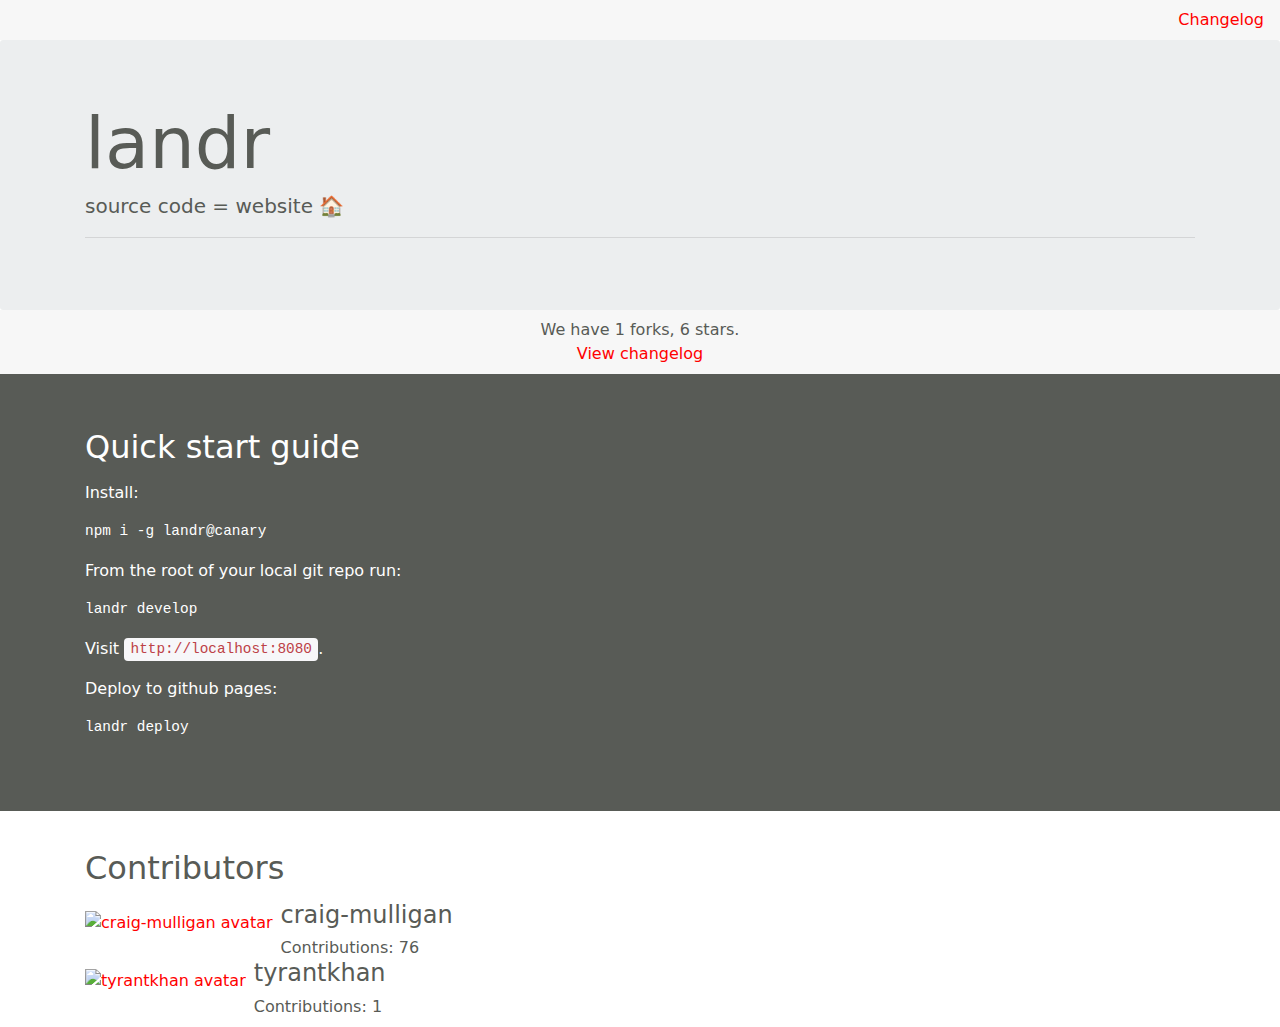
==== commit 0477a8bf: "Updates" ====
--- a/index.html
+++ b/index.html
@@ -1,19 +1,19 @@
 <!DOCTYPE html>
- <html><head><meta charset="utf-8"/><meta http-equiv="x-ua-compatible" content="ie=edge"/><meta name="viewport" content="width=device-width, initial-scale=1, shrink-to-fit=no"/><title>Gatsby.js</title><link rel="preload" href="/landr/page-component---gatsby-plugin-landr-www-pages-index-js-87d1047b6b3c153ad6b7.js" as="script"/><link rel="preload" href="/landr/path---index-878fa87b5f6b730961a7.js" as="script"/><link rel="preload" href="/landr/layout-component---index-a1877b21408b9029d146.js" as="script"/><link rel="preload" href="/landr/app-8987383dc23b234d407a.js" as="script"/><link rel="preload" href="/landr/commons-a0a1b3aa49a61d89a2b4.js" as="script"/><script id="webpack-manifest">
+ <html lang="en"><head><meta charset="utf-8"/><meta http-equiv="X-UA-Compatible" content="IE=edge"/><meta name="viewport" content="width=device-width, initial-scale=1.0"/><link rel="preload" href="/landr/page-component---gatsby-plugin-landr-www-pages-index-js-55a7c25181f62a52520f.js" as="script"/><link rel="preload" href="/landr/path---index-878fa87b5f6b730961a7.js" as="script"/><link rel="preload" href="/landr/layout-component---index-ea7b233dd08f67bdd17e.js" as="script"/><link rel="preload" href="/landr/app-8987383dc23b234d407a.js" as="script"/><link rel="preload" href="/landr/commons-a0a1b3aa49a61d89a2b4.js" as="script"/><script id="webpack-manifest">
             //<![CDATA[
-            window.webpackManifest = {"1":"page-component---gatsby-plugin-landr-www-pages-index-js-87d1047b6b3c153ad6b7.js","2":"layout-component---index-a1877b21408b9029d146.js","3":"page-component---gatsby-plugin-landr-www-pages-changelog-js-bf72441791127e8e51b4.js","4":"path---index-878fa87b5f6b730961a7.js","5":"path---changelog-1e2064adb05f1f18a0a4.js","6":"app-8987383dc23b234d407a.js"}
+            window.webpackManifest = {"1":"page-component---gatsby-plugin-landr-www-pages-index-js-55a7c25181f62a52520f.js","2":"layout-component---index-ea7b233dd08f67bdd17e.js","3":"page-component---gatsby-plugin-landr-www-pages-changelog-js-1acb71455c912e01f74e.js","4":"path---index-878fa87b5f6b730961a7.js","5":"path---changelog-1e2064adb05f1f18a0a4.js","6":"app-8987383dc23b234d407a.js"}
             //]]>
             </script><script>
   !function(e,t,r){function n(){for(;d[0]&&"loaded"==d[0][f];)c=d.shift(),c[o]=!i.parentNode.insertBefore(c,i)}for(var s,a,c,d=[],i=e.scripts[0],o="onreadystatechange",f="readyState";s=r.shift();)a=e.createElement(t),"async"in i?(a.async=!1,e.head.appendChild(a)):i[f]?(d.push(a),a[o]=n):e.write("<"+t+' src="'+s+'" defer></'+t+">"),a.src=s}(document,"script",[
-  "/landr/commons-a0a1b3aa49a61d89a2b4.js","/landr/app-8987383dc23b234d407a.js","/landr/layout-component---index-a1877b21408b9029d146.js","/landr/path---index-878fa87b5f6b730961a7.js","/landr/page-component---gatsby-plugin-landr-www-pages-index-js-87d1047b6b3c153ad6b7.js"
+  "/landr/commons-a0a1b3aa49a61d89a2b4.js","/landr/app-8987383dc23b234d407a.js","/landr/layout-component---index-ea7b233dd08f67bdd17e.js","/landr/path---index-878fa87b5f6b730961a7.js","/landr/page-component---gatsby-plugin-landr-www-pages-index-js-55a7c25181f62a52520f.js"
 ])
-  </script><style id="gatsby-inlined-css">/*!
+  </script><style>/*!
  * Bootstrap v4.0.0-alpha.6 (https://getbootstrap.com)
  * Copyright 2011-2017 The Bootstrap Authors
  * Copyright 2011-2017 Twitter, Inc.
  * Licensed under MIT (https://github.com/twbs/bootstrap/blob/master/LICENSE)
  */
-/*! normalize.css v5.0.0 | MIT License | github.com/necolas/normalize.css */html{font-family:sans-serif;line-height:1.15;-ms-text-size-adjust:100%;-webkit-text-size-adjust:100%}body{margin:0}article,aside,footer,header,nav,section{display:block}h1{font-size:2em;margin:.67em 0}figcaption,figure,main{display:block}figure{margin:1em 40px}hr{box-sizing:content-box;height:0;overflow:visible}pre{font-family:monospace,monospace;font-size:1em}a{background-color:transparent;-webkit-text-decoration-skip:objects}a:active,a:hover{outline-width:0}abbr[title]{border-bottom:none;text-decoration:underline;text-decoration:underline dotted}b,strong{font-weight:inherit;font-weight:bolder}code,kbd,samp{font-family:monospace,monospace;font-size:1em}dfn{font-style:italic}mark{background-color:#ff0;color:#000}small{font-size:80%}sub,sup{font-size:75%;line-height:0;position:relative;vertical-align:baseline}sub{bottom:-.25em}sup{top:-.5em}audio,video{display:inline-block}audio:not([controls]){display:none;height:0}img{border-style:none}svg:not(:root){overflow:hidden}button,input,optgroup,select,textarea{font-family:sans-serif;font-size:100%;line-height:1.15;margin:0}button,input{overflow:visible}button,select{text-transform:none}[type=reset],[type=submit],button,html [type=button]{-webkit-appearance:button}[type=button]::-moz-focus-inner,[type=reset]::-moz-focus-inner,[type=submit]::-moz-focus-inner,button::-moz-focus-inner{border-style:none;padding:0}[type=button]:-moz-focusring,[type=reset]:-moz-focusring,[type=submit]:-moz-focusring,button:-moz-focusring{outline:1px dotted ButtonText}fieldset{border:1px solid silver;margin:0 2px;padding:.35em .625em .75em}legend{box-sizing:border-box;color:inherit;display:table;max-width:100%;white-space:normal}progress{display:inline-block;vertical-align:baseline}textarea{overflow:auto}[type=checkbox],[type=radio]{box-sizing:border-box;padding:0}[type=number]::-webkit-inner-spin-button,[type=number]::-webkit-outer-spin-button{height:auto}[type=search]{-webkit-appearance:textfield;outline-offset:-2px}[type=search]::-webkit-search-cancel-button,[type=search]::-webkit-search-decoration{-webkit-appearance:none}::-webkit-file-upload-button{-webkit-appearance:button;font:inherit}details,menu{display:block}summary{display:list-item}canvas{display:inline-block}[hidden],template{display:none}@media print{*,:after,:before,blockquote:first-letter,blockquote:first-line,div:first-letter,div:first-line,li:first-letter,li:first-line,p:first-letter,p:first-line{text-shadow:none!important;box-shadow:none!important}a,a:visited{text-decoration:underline}abbr[title]:after{content:" (" attr(title) ")"}pre{white-space:pre-wrap!important}blockquote,pre{border:1px solid #999;page-break-inside:avoid}thead{display:table-header-group}img,tr{page-break-inside:avoid}h2,h3,p{orphans:3;widows:3}h2,h3{page-break-after:avoid}.navbar{display:none}.badge{border:1px solid #000}.table{border-collapse:collapse!important}.table td,.table th{background-color:#fff!important}.table-bordered td,.table-bordered th{border:1px solid #ddd!important}}html{box-sizing:border-box}*,:after,:before{box-sizing:inherit}@-ms-viewport{width:device-width}html{-ms-overflow-style:scrollbar;-webkit-tap-highlight-color:transparent}body{font-family:-apple-system,system-ui,BlinkMacSystemFont,Segoe UI,Roboto,Oxygen,Ubuntu,Cantarell,Fira Sans,Droid Sans,Helvetica Neue,Arial,sans-serif;font-size:16px;font-size:1rem;font-weight:400;line-height:1.5;color:#585b56;background-color:#fff}[tabindex="-1"]:focus{outline:none!important}h1,h2,h3,h4,h5,h6{margin-top:0;margin-bottom:8px;margin-bottom:.5rem}p{margin-top:0;margin-bottom:16px;margin-bottom:1rem}abbr[data-original-title],abbr[title]{cursor:help}address{font-style:normal;line-height:inherit}address,dl,ol,ul{margin-bottom:16px;margin-bottom:1rem}dl,ol,ul{margin-top:0}ol ol,ol ul,ul ol,ul ul{margin-bottom:0}dt{font-weight:700}dd{margin-bottom:8px;margin-bottom:.5rem;margin-left:0}blockquote{margin:0 0 16px;margin:0 0 1rem}a{color:red;text-decoration:none}a:focus,a:hover{color:#b30000;text-decoration:underline}a:not([href]):not([tabindex]),a:not([href]):not([tabindex]):focus,a:not([href]):not([tabindex]):hover{color:inherit;text-decoration:none}a:not([href]):not([tabindex]):focus{outline:0}pre{overflow:auto}figure{margin:0 0 16px;margin:0 0 1rem}img{vertical-align:middle}[role=button]{cursor:pointer}[role=button],a,area,button,input,label,select,summary,textarea{-ms-touch-action:manipulation;touch-action:manipulation}table{border-collapse:collapse;background-color:transparent}caption{padding-top:12px;padding-top:.75rem;padding-bottom:12px;padding-bottom:.75rem;color:#636c72;caption-side:bottom}caption,th{text-align:left}label{display:inline-block;margin-bottom:8px;margin-bottom:.5rem}button:focus{outline:1px dotted;outline:5px auto -webkit-focus-ring-color}button,input,select,textarea{line-height:inherit}input[type=checkbox]:disabled,input[type=radio]:disabled{cursor:not-allowed}input[type=date],input[type=datetime-local],input[type=month],input[type=time]{-webkit-appearance:listbox}textarea{resize:vertical}fieldset{min-width:0;padding:0;margin:0;border:0}legend{display:block;width:100%;padding:0;margin-bottom:8px;margin-bottom:.5rem;font-size:24px;font-size:1.5rem;line-height:inherit}input[type=search]{-webkit-appearance:none}output{display:inline-block}[hidden]{display:none!important}.h1,.h2,.h3,.h4,.h5,.h6,h1,h2,h3,h4,h5,h6{margin-bottom:8px;margin-bottom:.5rem;font-family:inherit;font-weight:500;line-height:1.1;color:inherit}.h1,h1{font-size:40px;font-size:2.5rem}.h2,h2{font-size:32px;font-size:2rem}.h3,h3{font-size:28px;font-size:1.75rem}.h4,h4{font-size:24px;font-size:1.5rem}.h5,h5{font-size:20px;font-size:1.25rem}.h6,h6{font-size:16px;font-size:1rem}.lead{font-size:20px;font-size:1.25rem;font-weight:300}.display-1{font-size:96px;font-size:6rem}.display-1,.display-2{font-weight:300;line-height:1.1}.display-2{font-size:88px;font-size:5.5rem}.display-3{font-size:72px;font-size:4.5rem}.display-3,.display-4{font-weight:300;line-height:1.1}.display-4{font-size:56px;font-size:3.5rem}hr{margin-top:16px;margin-top:1rem;margin-bottom:16px;margin-bottom:1rem;border:0;border-top:1px solid rgba(0,0,0,.1)}.small,small{font-size:80%;font-weight:400}.mark,mark{padding:.2em;background-color:#fcf8e3}.list-inline,.list-unstyled{padding-left:0;list-style:none}.list-inline-item{display:inline-block}.list-inline-item:not(:last-child){margin-right:5px}.initialism{font-size:90%;text-transform:uppercase}.blockquote{padding:8px 16px;padding:.5rem 1rem;margin-bottom:16px;margin-bottom:1rem;font-size:20px;font-size:1.25rem;border-left:4px solid #eceeef;border-left:.25rem solid #eceeef}.blockquote-footer{display:block;font-size:80%;color:#636c72}.blockquote-footer:before{content:"\2014   \A0"}.blockquote-reverse{padding-right:16px;padding-right:1rem;padding-left:0;text-align:right;border-right:4px solid #eceeef;border-right:.25rem solid #eceeef;border-left:0}.blockquote-reverse .blockquote-footer:before{content:""}.blockquote-reverse .blockquote-footer:after{content:"\A0   \2014"}.img-fluid,.img-thumbnail{max-width:100%;height:auto}.img-thumbnail{padding:4px;padding:.25rem;background-color:#fff;border:1px solid #ddd;border-radius:.25rem;transition:all .2s ease-in-out}.figure{display:inline-block}.figure-img{margin-bottom:8px;margin-bottom:.5rem;line-height:1}.figure-caption{font-size:90%;color:#636c72}code,kbd,pre,samp{font-family:Menlo,Monaco,Consolas,Liberation Mono,Courier New,monospace}code{padding:3.2px 6.4px;padding:.2rem .4rem;font-size:90%;color:#bd4147;background-color:#f7f7f9;border-radius:.25rem}a>code{padding:0;color:inherit;background-color:inherit}kbd{padding:3.2px 6.4px;padding:.2rem .4rem;font-size:90%;color:#fff;background-color:#585b56;border-radius:.2rem}kbd kbd{padding:0;font-size:100%;font-weight:700}pre{display:block;margin-top:0;margin-bottom:16px;margin-bottom:1rem;font-size:90%;color:#585b56}pre code{padding:0;font-size:inherit;color:inherit;background-color:transparent;border-radius:0}.pre-scrollable{max-height:340px;overflow-y:scroll}.container{position:relative;margin-left:auto;margin-right:auto;padding-right:15px;padding-left:15px}@media (min-width:576px){.container{padding-right:15px;padding-left:15px}}@media (min-width:768px){.container{padding-right:15px;padding-left:15px}}@media (min-width:992px){.container{padding-right:15px;padding-left:15px}}@media (min-width:1200px){.container{padding-right:15px;padding-left:15px}}@media (min-width:576px){.container{width:540px;max-width:100%}}@media (min-width:768px){.container{width:720px;max-width:100%}}@media (min-width:992px){.container{width:960px;max-width:100%}}@media (min-width:1200px){.container{width:1140px;max-width:100%}}.container-fluid{position:relative;margin-left:auto;margin-right:auto;padding-right:15px;padding-left:15px}@media (min-width:576px){.container-fluid{padding-right:15px;padding-left:15px}}@media (min-width:768px){.container-fluid{padding-right:15px;padding-left:15px}}@media (min-width:992px){.container-fluid{padding-right:15px;padding-left:15px}}@media (min-width:1200px){.container-fluid{padding-right:15px;padding-left:15px}}.row{display:-webkit-box;display:-ms-flexbox;display:flex;-ms-flex-wrap:wrap;flex-wrap:wrap;margin-right:-15px;margin-left:-15px}@media (min-width:576px){.row{margin-right:-15px;margin-left:-15px}}@media (min-width:768px){.row{margin-right:-15px;margin-left:-15px}}@media (min-width:992px){.row{margin-right:-15px;margin-left:-15px}}@media (min-width:1200px){.row{margin-right:-15px;margin-left:-15px}}.no-gutters{margin-right:0;margin-left:0}.no-gutters>.col,.no-gutters>[class*=col-]{padding-right:0;padding-left:0}.col,.col-1,.col-2,.col-3,.col-4,.col-5,.col-6,.col-7,.col-8,.col-9,.col-10,.col-11,.col-12,.col-lg,.col-lg-1,.col-lg-2,.col-lg-3,.col-lg-4,.col-lg-5,.col-lg-6,.col-lg-7,.col-lg-8,.col-lg-9,.col-lg-10,.col-lg-11,.col-lg-12,.col-md,.col-md-1,.col-md-2,.col-md-3,.col-md-4,.col-md-5,.col-md-6,.col-md-7,.col-md-8,.col-md-9,.col-md-10,.col-md-11,.col-md-12,.col-sm,.col-sm-1,.col-sm-2,.col-sm-3,.col-sm-4,.col-sm-5,.col-sm-6,.col-sm-7,.col-sm-8,.col-sm-9,.col-sm-10,.col-sm-11,.col-sm-12,.col-xl,.col-xl-1,.col-xl-2,.col-xl-3,.col-xl-4,.col-xl-5,.col-xl-6,.col-xl-7,.col-xl-8,.col-xl-9,.col-xl-10,.col-xl-11,.col-xl-12{position:relative;width:100%;min-height:1px;padding-right:15px;padding-left:15px}@media (min-width:576px){.col,.col-1,.col-2,.col-3,.col-4,.col-5,.col-6,.col-7,.col-8,.col-9,.col-10,.col-11,.col-12,.col-lg,.col-lg-1,.col-lg-2,.col-lg-3,.col-lg-4,.col-lg-5,.col-lg-6,.col-lg-7,.col-lg-8,.col-lg-9,.col-lg-10,.col-lg-11,.col-lg-12,.col-md,.col-md-1,.col-md-2,.col-md-3,.col-md-4,.col-md-5,.col-md-6,.col-md-7,.col-md-8,.col-md-9,.col-md-10,.col-md-11,.col-md-12,.col-sm,.col-sm-1,.col-sm-2,.col-sm-3,.col-sm-4,.col-sm-5,.col-sm-6,.col-sm-7,.col-sm-8,.col-sm-9,.col-sm-10,.col-sm-11,.col-sm-12,.col-xl,.col-xl-1,.col-xl-2,.col-xl-3,.col-xl-4,.col-xl-5,.col-xl-6,.col-xl-7,.col-xl-8,.col-xl-9,.col-xl-10,.col-xl-11,.col-xl-12{padding-right:15px;padding-left:15px}}@media (min-width:768px){.col,.col-1,.col-2,.col-3,.col-4,.col-5,.col-6,.col-7,.col-8,.col-9,.col-10,.col-11,.col-12,.col-lg,.col-lg-1,.col-lg-2,.col-lg-3,.col-lg-4,.col-lg-5,.col-lg-6,.col-lg-7,.col-lg-8,.col-lg-9,.col-lg-10,.col-lg-11,.col-lg-12,.col-md,.col-md-1,.col-md-2,.col-md-3,.col-md-4,.col-md-5,.col-md-6,.col-md-7,.col-md-8,.col-md-9,.col-md-10,.col-md-11,.col-md-12,.col-sm,.col-sm-1,.col-sm-2,.col-sm-3,.col-sm-4,.col-sm-5,.col-sm-6,.col-sm-7,.col-sm-8,.col-sm-9,.col-sm-10,.col-sm-11,.col-sm-12,.col-xl,.col-xl-1,.col-xl-2,.col-xl-3,.col-xl-4,.col-xl-5,.col-xl-6,.col-xl-7,.col-xl-8,.col-xl-9,.col-xl-10,.col-xl-11,.col-xl-12{padding-right:15px;padding-left:15px}}@media (min-width:992px){.col,.col-1,.col-2,.col-3,.col-4,.col-5,.col-6,.col-7,.col-8,.col-9,.col-10,.col-11,.col-12,.col-lg,.col-lg-1,.col-lg-2,.col-lg-3,.col-lg-4,.col-lg-5,.col-lg-6,.col-lg-7,.col-lg-8,.col-lg-9,.col-lg-10,.col-lg-11,.col-lg-12,.col-md,.col-md-1,.col-md-2,.col-md-3,.col-md-4,.col-md-5,.col-md-6,.col-md-7,.col-md-8,.col-md-9,.col-md-10,.col-md-11,.col-md-12,.col-sm,.col-sm-1,.col-sm-2,.col-sm-3,.col-sm-4,.col-sm-5,.col-sm-6,.col-sm-7,.col-sm-8,.col-sm-9,.col-sm-10,.col-sm-11,.col-sm-12,.col-xl,.col-xl-1,.col-xl-2,.col-xl-3,.col-xl-4,.col-xl-5,.col-xl-6,.col-xl-7,.col-xl-8,.col-xl-9,.col-xl-10,.col-xl-11,.col-xl-12{padding-right:15px;padding-left:15px}}@media (min-width:1200px){.col,.col-1,.col-2,.col-3,.col-4,.col-5,.col-6,.col-7,.col-8,.col-9,.col-10,.col-11,.col-12,.col-lg,.col-lg-1,.col-lg-2,.col-lg-3,.col-lg-4,.col-lg-5,.col-lg-6,.col-lg-7,.col-lg-8,.col-lg-9,.col-lg-10,.col-lg-11,.col-lg-12,.col-md,.col-md-1,.col-md-2,.col-md-3,.col-md-4,.col-md-5,.col-md-6,.col-md-7,.col-md-8,.col-md-9,.col-md-10,.col-md-11,.col-md-12,.col-sm,.col-sm-1,.col-sm-2,.col-sm-3,.col-sm-4,.col-sm-5,.col-sm-6,.col-sm-7,.col-sm-8,.col-sm-9,.col-sm-10,.col-sm-11,.col-sm-12,.col-xl,.col-xl-1,.col-xl-2,.col-xl-3,.col-xl-4,.col-xl-5,.col-xl-6,.col-xl-7,.col-xl-8,.col-xl-9,.col-xl-10,.col-xl-11,.col-xl-12{padding-right:15px;padding-left:15px}}.col{-ms-flex-preferred-size:0;flex-basis:0;-webkit-box-flex:1;-ms-flex-positive:1;flex-grow:1;max-width:100%}.col-auto{-ms-flex:0 0 auto;flex:0 0 auto;width:auto}.col-1,.col-auto{-webkit-box-flex:0}.col-1{-ms-flex:0 0 8.33333%;flex:0 0 8.33333%;max-width:8.33333%}.col-2{-ms-flex:0 0 16.66667%;flex:0 0 16.66667%;max-width:16.66667%}.col-2,.col-3{-webkit-box-flex:0}.col-3{-ms-flex:0 0 25%;flex:0 0 25%;max-width:25%}.col-4{-ms-flex:0 0 33.33333%;flex:0 0 33.33333%;max-width:33.33333%}.col-4,.col-5{-webkit-box-flex:0}.col-5{-ms-flex:0 0 41.66667%;flex:0 0 41.66667%;max-width:41.66667%}.col-6{-ms-flex:0 0 50%;flex:0 0 50%;max-width:50%}.col-6,.col-7{-webkit-box-flex:0}.col-7{-ms-flex:0 0 58.33333%;flex:0 0 58.33333%;max-width:58.33333%}.col-8{-ms-flex:0 0 66.66667%;flex:0 0 66.66667%;max-width:66.66667%}.col-8,.col-9{-webkit-box-flex:0}.col-9{-ms-flex:0 0 75%;flex:0 0 75%;max-width:75%}.col-10{-ms-flex:0 0 83.33333%;flex:0 0 83.33333%;max-width:83.33333%}.col-10,.col-11{-webkit-box-flex:0}.col-11{-ms-flex:0 0 91.66667%;flex:0 0 91.66667%;max-width:91.66667%}.col-12{-webkit-box-flex:0;-ms-flex:0 0 100%;flex:0 0 100%;max-width:100%}.pull-0{right:auto}.pull-1{right:8.33333%}.pull-2{right:16.66667%}.pull-3{right:25%}.pull-4{right:33.33333%}.pull-5{right:41.66667%}.pull-6{right:50%}.pull-7{right:58.33333%}.pull-8{right:66.66667%}.pull-9{right:75%}.pull-10{right:83.33333%}.pull-11{right:91.66667%}.pull-12{right:100%}.push-0{left:auto}.push-1{left:8.33333%}.push-2{left:16.66667%}.push-3{left:25%}.push-4{left:33.33333%}.push-5{left:41.66667%}.push-6{left:50%}.push-7{left:58.33333%}.push-8{left:66.66667%}.push-9{left:75%}.push-10{left:83.33333%}.push-11{left:91.66667%}.push-12{left:100%}.offset-1{margin-left:8.33333%}.offset-2{margin-left:16.66667%}.offset-3{margin-left:25%}.offset-4{margin-left:33.33333%}.offset-5{margin-left:41.66667%}.offset-6{margin-left:50%}.offset-7{margin-left:58.33333%}.offset-8{margin-left:66.66667%}.offset-9{margin-left:75%}.offset-10{margin-left:83.33333%}.offset-11{margin-left:91.66667%}@media (min-width:576px){.col-sm{-ms-flex-preferred-size:0;flex-basis:0;-webkit-box-flex:1;-ms-flex-positive:1;flex-grow:1;max-width:100%}.col-sm-auto{-webkit-box-flex:0;-ms-flex:0 0 auto;flex:0 0 auto;width:auto}.col-sm-1{-webkit-box-flex:0;-ms-flex:0 0 8.33333%;flex:0 0 8.33333%;max-width:8.33333%}.col-sm-2{-webkit-box-flex:0;-ms-flex:0 0 16.66667%;flex:0 0 16.66667%;max-width:16.66667%}.col-sm-3{-webkit-box-flex:0;-ms-flex:0 0 25%;flex:0 0 25%;max-width:25%}.col-sm-4{-webkit-box-flex:0;-ms-flex:0 0 33.33333%;flex:0 0 33.33333%;max-width:33.33333%}.col-sm-5{-webkit-box-flex:0;-ms-flex:0 0 41.66667%;flex:0 0 41.66667%;max-width:41.66667%}.col-sm-6{-webkit-box-flex:0;-ms-flex:0 0 50%;flex:0 0 50%;max-width:50%}.col-sm-7{-webkit-box-flex:0;-ms-flex:0 0 58.33333%;flex:0 0 58.33333%;max-width:58.33333%}.col-sm-8{-webkit-box-flex:0;-ms-flex:0 0 66.66667%;flex:0 0 66.66667%;max-width:66.66667%}.col-sm-9{-webkit-box-flex:0;-ms-flex:0 0 75%;flex:0 0 75%;max-width:75%}.col-sm-10{-webkit-box-flex:0;-ms-flex:0 0 83.33333%;flex:0 0 83.33333%;max-width:83.33333%}.col-sm-11{-webkit-box-flex:0;-ms-flex:0 0 91.66667%;flex:0 0 91.66667%;max-width:91.66667%}.col-sm-12{-webkit-box-flex:0;-ms-flex:0 0 100%;flex:0 0 100%;max-width:100%}.pull-sm-0{right:auto}.pull-sm-1{right:8.33333%}.pull-sm-2{right:16.66667%}.pull-sm-3{right:25%}.pull-sm-4{right:33.33333%}.pull-sm-5{right:41.66667%}.pull-sm-6{right:50%}.pull-sm-7{right:58.33333%}.pull-sm-8{right:66.66667%}.pull-sm-9{right:75%}.pull-sm-10{right:83.33333%}.pull-sm-11{right:91.66667%}.pull-sm-12{right:100%}.push-sm-0{left:auto}.push-sm-1{left:8.33333%}.push-sm-2{left:16.66667%}.push-sm-3{left:25%}.push-sm-4{left:33.33333%}.push-sm-5{left:41.66667%}.push-sm-6{left:50%}.push-sm-7{left:58.33333%}.push-sm-8{left:66.66667%}.push-sm-9{left:75%}.push-sm-10{left:83.33333%}.push-sm-11{left:91.66667%}.push-sm-12{left:100%}.offset-sm-0{margin-left:0}.offset-sm-1{margin-left:8.33333%}.offset-sm-2{margin-left:16.66667%}.offset-sm-3{margin-left:25%}.offset-sm-4{margin-left:33.33333%}.offset-sm-5{margin-left:41.66667%}.offset-sm-6{margin-left:50%}.offset-sm-7{margin-left:58.33333%}.offset-sm-8{margin-left:66.66667%}.offset-sm-9{margin-left:75%}.offset-sm-10{margin-left:83.33333%}.offset-sm-11{margin-left:91.66667%}}@media (min-width:768px){.col-md{-ms-flex-preferred-size:0;flex-basis:0;-webkit-box-flex:1;-ms-flex-positive:1;flex-grow:1;max-width:100%}.col-md-auto{-webkit-box-flex:0;-ms-flex:0 0 auto;flex:0 0 auto;width:auto}.col-md-1{-webkit-box-flex:0;-ms-flex:0 0 8.33333%;flex:0 0 8.33333%;max-width:8.33333%}.col-md-2{-webkit-box-flex:0;-ms-flex:0 0 16.66667%;flex:0 0 16.66667%;max-width:16.66667%}.col-md-3{-webkit-box-flex:0;-ms-flex:0 0 25%;flex:0 0 25%;max-width:25%}.col-md-4{-webkit-box-flex:0;-ms-flex:0 0 33.33333%;flex:0 0 33.33333%;max-width:33.33333%}.col-md-5{-webkit-box-flex:0;-ms-flex:0 0 41.66667%;flex:0 0 41.66667%;max-width:41.66667%}.col-md-6{-webkit-box-flex:0;-ms-flex:0 0 50%;flex:0 0 50%;max-width:50%}.col-md-7{-webkit-box-flex:0;-ms-flex:0 0 58.33333%;flex:0 0 58.33333%;max-width:58.33333%}.col-md-8{-webkit-box-flex:0;-ms-flex:0 0 66.66667%;flex:0 0 66.66667%;max-width:66.66667%}.col-md-9{-webkit-box-flex:0;-ms-flex:0 0 75%;flex:0 0 75%;max-width:75%}.col-md-10{-webkit-box-flex:0;-ms-flex:0 0 83.33333%;flex:0 0 83.33333%;max-width:83.33333%}.col-md-11{-webkit-box-flex:0;-ms-flex:0 0 91.66667%;flex:0 0 91.66667%;max-width:91.66667%}.col-md-12{-webkit-box-flex:0;-ms-flex:0 0 100%;flex:0 0 100%;max-width:100%}.pull-md-0{right:auto}.pull-md-1{right:8.33333%}.pull-md-2{right:16.66667%}.pull-md-3{right:25%}.pull-md-4{right:33.33333%}.pull-md-5{right:41.66667%}.pull-md-6{right:50%}.pull-md-7{right:58.33333%}.pull-md-8{right:66.66667%}.pull-md-9{right:75%}.pull-md-10{right:83.33333%}.pull-md-11{right:91.66667%}.pull-md-12{right:100%}.push-md-0{left:auto}.push-md-1{left:8.33333%}.push-md-2{left:16.66667%}.push-md-3{left:25%}.push-md-4{left:33.33333%}.push-md-5{left:41.66667%}.push-md-6{left:50%}.push-md-7{left:58.33333%}.push-md-8{left:66.66667%}.push-md-9{left:75%}.push-md-10{left:83.33333%}.push-md-11{left:91.66667%}.push-md-12{left:100%}.offset-md-0{margin-left:0}.offset-md-1{margin-left:8.33333%}.offset-md-2{margin-left:16.66667%}.offset-md-3{margin-left:25%}.offset-md-4{margin-left:33.33333%}.offset-md-5{margin-left:41.66667%}.offset-md-6{margin-left:50%}.offset-md-7{margin-left:58.33333%}.offset-md-8{margin-left:66.66667%}.offset-md-9{margin-left:75%}.offset-md-10{margin-left:83.33333%}.offset-md-11{margin-left:91.66667%}}@media (min-width:992px){.col-lg{-ms-flex-preferred-size:0;flex-basis:0;-webkit-box-flex:1;-ms-flex-positive:1;flex-grow:1;max-width:100%}.col-lg-auto{-webkit-box-flex:0;-ms-flex:0 0 auto;flex:0 0 auto;width:auto}.col-lg-1{-webkit-box-flex:0;-ms-flex:0 0 8.33333%;flex:0 0 8.33333%;max-width:8.33333%}.col-lg-2{-webkit-box-flex:0;-ms-flex:0 0 16.66667%;flex:0 0 16.66667%;max-width:16.66667%}.col-lg-3{-webkit-box-flex:0;-ms-flex:0 0 25%;flex:0 0 25%;max-width:25%}.col-lg-4{-webkit-box-flex:0;-ms-flex:0 0 33.33333%;flex:0 0 33.33333%;max-width:33.33333%}.col-lg-5{-webkit-box-flex:0;-ms-flex:0 0 41.66667%;flex:0 0 41.66667%;max-width:41.66667%}.col-lg-6{-webkit-box-flex:0;-ms-flex:0 0 50%;flex:0 0 50%;max-width:50%}.col-lg-7{-webkit-box-flex:0;-ms-flex:0 0 58.33333%;flex:0 0 58.33333%;max-width:58.33333%}.col-lg-8{-webkit-box-flex:0;-ms-flex:0 0 66.66667%;flex:0 0 66.66667%;max-width:66.66667%}.col-lg-9{-webkit-box-flex:0;-ms-flex:0 0 75%;flex:0 0 75%;max-width:75%}.col-lg-10{-webkit-box-flex:0;-ms-flex:0 0 83.33333%;flex:0 0 83.33333%;max-width:83.33333%}.col-lg-11{-webkit-box-flex:0;-ms-flex:0 0 91.66667%;flex:0 0 91.66667%;max-width:91.66667%}.col-lg-12{-webkit-box-flex:0;-ms-flex:0 0 100%;flex:0 0 100%;max-width:100%}.pull-lg-0{right:auto}.pull-lg-1{right:8.33333%}.pull-lg-2{right:16.66667%}.pull-lg-3{right:25%}.pull-lg-4{right:33.33333%}.pull-lg-5{right:41.66667%}.pull-lg-6{right:50%}.pull-lg-7{right:58.33333%}.pull-lg-8{right:66.66667%}.pull-lg-9{right:75%}.pull-lg-10{right:83.33333%}.pull-lg-11{right:91.66667%}.pull-lg-12{right:100%}.push-lg-0{left:auto}.push-lg-1{left:8.33333%}.push-lg-2{left:16.66667%}.push-lg-3{left:25%}.push-lg-4{left:33.33333%}.push-lg-5{left:41.66667%}.push-lg-6{left:50%}.push-lg-7{left:58.33333%}.push-lg-8{left:66.66667%}.push-lg-9{left:75%}.push-lg-10{left:83.33333%}.push-lg-11{left:91.66667%}.push-lg-12{left:100%}.offset-lg-0{margin-left:0}.offset-lg-1{margin-left:8.33333%}.offset-lg-2{margin-left:16.66667%}.offset-lg-3{margin-left:25%}.offset-lg-4{margin-left:33.33333%}.offset-lg-5{margin-left:41.66667%}.offset-lg-6{margin-left:50%}.offset-lg-7{margin-left:58.33333%}.offset-lg-8{margin-left:66.66667%}.offset-lg-9{margin-left:75%}.offset-lg-10{margin-left:83.33333%}.offset-lg-11{margin-left:91.66667%}}@media (min-width:1200px){.col-xl{-ms-flex-preferred-size:0;flex-basis:0;-webkit-box-flex:1;-ms-flex-positive:1;flex-grow:1;max-width:100%}.col-xl-auto{-webkit-box-flex:0;-ms-flex:0 0 auto;flex:0 0 auto;width:auto}.col-xl-1{-webkit-box-flex:0;-ms-flex:0 0 8.33333%;flex:0 0 8.33333%;max-width:8.33333%}.col-xl-2{-webkit-box-flex:0;-ms-flex:0 0 16.66667%;flex:0 0 16.66667%;max-width:16.66667%}.col-xl-3{-webkit-box-flex:0;-ms-flex:0 0 25%;flex:0 0 25%;max-width:25%}.col-xl-4{-webkit-box-flex:0;-ms-flex:0 0 33.33333%;flex:0 0 33.33333%;max-width:33.33333%}.col-xl-5{-webkit-box-flex:0;-ms-flex:0 0 41.66667%;flex:0 0 41.66667%;max-width:41.66667%}.col-xl-6{-webkit-box-flex:0;-ms-flex:0 0 50%;flex:0 0 50%;max-width:50%}.col-xl-7{-webkit-box-flex:0;-ms-flex:0 0 58.33333%;flex:0 0 58.33333%;max-width:58.33333%}.col-xl-8{-webkit-box-flex:0;-ms-flex:0 0 66.66667%;flex:0 0 66.66667%;max-width:66.66667%}.col-xl-9{-webkit-box-flex:0;-ms-flex:0 0 75%;flex:0 0 75%;max-width:75%}.col-xl-10{-webkit-box-flex:0;-ms-flex:0 0 83.33333%;flex:0 0 83.33333%;max-width:83.33333%}.col-xl-11{-webkit-box-flex:0;-ms-flex:0 0 91.66667%;flex:0 0 91.66667%;max-width:91.66667%}.col-xl-12{-webkit-box-flex:0;-ms-flex:0 0 100%;flex:0 0 100%;max-width:100%}.pull-xl-0{right:auto}.pull-xl-1{right:8.33333%}.pull-xl-2{right:16.66667%}.pull-xl-3{right:25%}.pull-xl-4{right:33.33333%}.pull-xl-5{right:41.66667%}.pull-xl-6{right:50%}.pull-xl-7{right:58.33333%}.pull-xl-8{right:66.66667%}.pull-xl-9{right:75%}.pull-xl-10{right:83.33333%}.pull-xl-11{right:91.66667%}.pull-xl-12{right:100%}.push-xl-0{left:auto}.push-xl-1{left:8.33333%}.push-xl-2{left:16.66667%}.push-xl-3{left:25%}.push-xl-4{left:33.33333%}.push-xl-5{left:41.66667%}.push-xl-6{left:50%}.push-xl-7{left:58.33333%}.push-xl-8{left:66.66667%}.push-xl-9{left:75%}.push-xl-10{left:83.33333%}.push-xl-11{left:91.66667%}.push-xl-12{left:100%}.offset-xl-0{margin-left:0}.offset-xl-1{margin-left:8.33333%}.offset-xl-2{margin-left:16.66667%}.offset-xl-3{margin-left:25%}.offset-xl-4{margin-left:33.33333%}.offset-xl-5{margin-left:41.66667%}.offset-xl-6{margin-left:50%}.offset-xl-7{margin-left:58.33333%}.offset-xl-8{margin-left:66.66667%}.offset-xl-9{margin-left:75%}.offset-xl-10{margin-left:83.33333%}.offset-xl-11{margin-left:91.66667%}}.table{width:100%;max-width:100%;margin-bottom:16px;margin-bottom:1rem}.table td,.table th{padding:12px;padding:.75rem;vertical-align:top;border-top:1px solid #eceeef}.table thead th{vertical-align:bottom;border-bottom:2px solid #eceeef}.table tbody+tbody{border-top:2px solid #eceeef}.table .table{background-color:#fff}.table-sm td,.table-sm th{padding:4.8px;padding:.3rem}.table-bordered,.table-bordered td,.table-bordered th{border:1px solid #eceeef}.table-bordered thead td,.table-bordered thead th{border-bottom-width:2px}.table-striped tbody tr:nth-of-type(odd){background-color:rgba(0,0,0,.05)}.table-active,.table-active>td,.table-active>th,.table-hover .table-active:hover,.table-hover .table-active:hover>td,.table-hover .table-active:hover>th,.table-hover tbody tr:hover{background-color:rgba(0,0,0,.075)}.table-success,.table-success>td,.table-success>th{background-color:#dff0d8}.table-hover .table-success:hover,.table-hover .table-success:hover>td,.table-hover .table-success:hover>th{background-color:#d0e9c6}.table-info,.table-info>td,.table-info>th{background-color:#d9edf7}.table-hover .table-info:hover,.table-hover .table-info:hover>td,.table-hover .table-info:hover>th{background-color:#c4e3f3}.table-warning,.table-warning>td,.table-warning>th{background-color:#fcf8e3}.table-hover .table-warning:hover,.table-hover .table-warning:hover>td,.table-hover .table-warning:hover>th{background-color:#faf2cc}.table-danger,.table-danger>td,.table-danger>th{background-color:#f2dede}.table-hover .table-danger:hover,.table-hover .table-danger:hover>td,.table-hover .table-danger:hover>th{background-color:#ebcccc}.thead-inverse th{color:#fff;background-color:#585b56}.thead-default th{color:#464a4c;background-color:#eceeef}.table-inverse{color:#fff;background-color:#585b56}.table-inverse td,.table-inverse th,.table-inverse thead th{border-color:#fff}.table-inverse.table-bordered{border:0}.table-responsive{display:block;width:100%;overflow-x:auto;-ms-overflow-style:-ms-autohiding-scrollbar}.table-responsive.table-bordered{border:0}.form-control{display:block;width:100%;padding:8px 12px;padding:.5rem .75rem;font-size:16px;font-size:1rem;line-height:1.25;color:#464a4c;background-color:#fff;background-image:none;background-clip:padding-box;border:1px solid rgba(0,0,0,.15);border-radius:.25rem;transition:border-color .15s ease-in-out,box-shadow .15s ease-in-out}.form-control::-ms-expand{background-color:transparent;border:0}.form-control:focus{color:#464a4c;background-color:#fff;border-color:#ff8080;outline:none}.form-control::-webkit-input-placeholder{color:#636c72;opacity:1}.form-control:-ms-input-placeholder{color:#636c72;opacity:1}.form-control::placeholder{color:#636c72;opacity:1}.form-control:disabled,.form-control[readonly]{background-color:#eceeef;opacity:1}.form-control:disabled{cursor:not-allowed}select.form-control:not([size]):not([multiple]){height:calc(2.25rem + 2px)}select.form-control:focus::-ms-value{color:#464a4c;background-color:#fff}.form-control-file,.form-control-range{display:block}.col-form-label{padding-top:calc(.5rem - 1px * 2);padding-bottom:calc(.5rem - 1px * 2);margin-bottom:0}.col-form-label-lg{padding-top:calc(.75rem - 1px * 2);padding-bottom:calc(.75rem - 1px * 2);font-size:20px;font-size:1.25rem}.col-form-label-sm{padding-top:calc(.25rem - 1px * 2);padding-bottom:calc(.25rem - 1px * 2);font-size:14px;font-size:.875rem}.col-form-legend{font-size:16px;font-size:1rem}.col-form-legend,.form-control-static{padding-top:8px;padding-top:.5rem;padding-bottom:8px;padding-bottom:.5rem;margin-bottom:0}.form-control-static{line-height:1.25;border:solid transparent;border-width:1px 0}.form-control-static.form-control-lg,.form-control-static.form-control-sm,.input-group-lg>.form-control-static.form-control,.input-group-lg>.form-control-static.input-group-addon,.input-group-lg>.input-group-btn>.form-control-static.btn,.input-group-sm>.form-control-static.form-control,.input-group-sm>.form-control-static.input-group-addon,.input-group-sm>.input-group-btn>.form-control-static.btn{padding-right:0;padding-left:0}.form-control-sm,.input-group-sm>.form-control,.input-group-sm>.input-group-addon,.input-group-sm>.input-group-btn>.btn{padding:4px 8px;padding:.25rem .5rem;font-size:14px;font-size:.875rem;border-radius:.2rem}.input-group-sm>.input-group-btn>select.btn:not([size]):not([multiple]),.input-group-sm>select.form-control:not([size]):not([multiple]),.input-group-sm>select.input-group-addon:not([size]):not([multiple]),select.form-control-sm:not([size]):not([multiple]){height:29px;height:1.8125rem}.form-control-lg,.input-group-lg>.form-control,.input-group-lg>.input-group-addon,.input-group-lg>.input-group-btn>.btn{padding:12px 24px;padding:.75rem 1.5rem;font-size:20px;font-size:1.25rem;border-radius:.2rem}.input-group-lg>.input-group-btn>select.btn:not([size]):not([multiple]),.input-group-lg>select.form-control:not([size]):not([multiple]),.input-group-lg>select.input-group-addon:not([size]):not([multiple]),select.form-control-lg:not([size]):not([multiple]){height:50.666px;height:3.16667rem}.form-group{margin-bottom:16px;margin-bottom:1rem}.form-text{display:block;margin-top:4px;margin-top:.25rem}.form-check{position:relative;display:block;margin-bottom:8px;margin-bottom:.5rem}.form-check.disabled .form-check-label{color:#636c72;cursor:not-allowed}.form-check-label{padding-left:20px;padding-left:1.25rem;margin-bottom:0;cursor:pointer}.form-check-input{position:absolute;margin-top:4px;margin-top:.25rem;margin-left:-20px;margin-left:-1.25rem}.form-check-input:only-child{position:static}.form-check-inline{display:inline-block}.form-check-inline .form-check-label{vertical-align:middle}.form-check-inline+.form-check-inline{margin-left:12px;margin-left:.75rem}.form-control-feedback{margin-top:4px;margin-top:.25rem}.form-control-danger,.form-control-success,.form-control-warning{padding-right:36px;padding-right:2.25rem;background-repeat:no-repeat;background-position:center right 9px;background-position:center right .5625rem;background-size:1.125rem 1.125rem}.has-success .col-form-label,.has-success .custom-control,.has-success .form-check-label,.has-success .form-control-feedback,.has-success .form-control-label{color:#5cb85c}.has-success .form-control{border-color:#5cb85c}.has-success .input-group-addon{color:#5cb85c;border-color:#5cb85c;background-color:#eaf6ea}.has-success .form-control-success{background-image:url("data:image/svg+xml;charset=utf8,%3Csvg xmlns='http://www.w3.org/2000/svg' viewBox='0 0 8 8'%3E%3Cpath fill='%235cb85c' d='M2.3 6.73L.6 4.53c-.4-1.04.46-1.4 1.1-.8l1.1 1.4 3.4-3.8c.6-.63 1.6-.27 1.2.7l-4 4.6c-.43.5-.8.4-1.1.1z'/%3E%3C/svg%3E")}.has-warning .col-form-label,.has-warning .custom-control,.has-warning .form-check-label,.has-warning .form-control-feedback,.has-warning .form-control-label{color:#f0ad4e}.has-warning .form-control{border-color:#f0ad4e}.has-warning .input-group-addon{color:#f0ad4e;border-color:#f0ad4e;background-color:#fff}.has-warning .form-control-warning{background-image:url("data:image/svg+xml;charset=utf8,%3Csvg xmlns='http://www.w3.org/2000/svg' viewBox='0 0 8 8'%3E%3Cpath fill='%23f0ad4e' d='M4.4 5.324h-.8v-2.46h.8zm0 1.42h-.8V5.89h.8zM3.76.63L.04 7.075c-.115.2.016.425.26.426h7.397c.242 0 .372-.226.258-.426C6.726 4.924 5.47 2.79 4.253.63c-.113-.174-.39-.174-.494 0z'/%3E%3C/svg%3E")}.has-danger .col-form-label,.has-danger .custom-control,.has-danger .form-check-label,.has-danger .form-control-feedback,.has-danger .form-control-label{color:#d9534f}.has-danger .form-control{border-color:#d9534f}.has-danger .input-group-addon{color:#d9534f;border-color:#d9534f;background-color:#fdf7f7}.has-danger .form-control-danger{background-image:url("data:image/svg+xml;charset=utf8,%3Csvg xmlns='http://www.w3.org/2000/svg' fill='%23d9534f' viewBox='-2 -2 7 7'%3E%3Cpath stroke='%23d9534f' d='M0 0l3 3m0-3L0 3'/%3E%3Ccircle r='.5'/%3E%3Ccircle cx='3' r='.5'/%3E%3Ccircle cy='3' r='.5'/%3E%3Ccircle cx='3' cy='3' r='.5'/%3E%3C/svg%3E")}.form-inline{display:-webkit-box;display:-ms-flexbox;display:flex;-webkit-box-orient:horizontal;-webkit-box-direction:normal;-ms-flex-flow:row wrap;flex-flow:row wrap;-webkit-box-align:center;-ms-flex-align:center;align-items:center}.form-inline .form-check{width:100%}@media (min-width:576px){.form-inline label{-ms-flex-align:center;-webkit-box-pack:center;-ms-flex-pack:center;justify-content:center}.form-inline .form-group,.form-inline label{display:-webkit-box;display:-ms-flexbox;display:flex;-webkit-box-align:center;align-items:center;margin-bottom:0}.form-inline .form-group{-webkit-box-flex:0;-ms-flex:0 0 auto;flex:0 0 auto;-webkit-box-orient:horizontal;-webkit-box-direction:normal;-ms-flex-flow:row wrap;flex-flow:row wrap;-ms-flex-align:center}.form-inline .form-control{display:inline-block;width:auto;vertical-align:middle}.form-inline .form-control-static{display:inline-block}.form-inline .input-group{width:auto}.form-inline .form-control-label{margin-bottom:0;vertical-align:middle}.form-inline .form-check{display:-webkit-box;display:-ms-flexbox;display:flex;-webkit-box-align:center;-ms-flex-align:center;align-items:center;-webkit-box-pack:center;-ms-flex-pack:center;justify-content:center;width:auto;margin-top:0;margin-bottom:0}.form-inline .form-check-label{padding-left:0}.form-inline .form-check-input{position:relative;margin-top:0;margin-right:.25rem;margin-left:0}.form-inline .custom-control{display:-webkit-box;display:-ms-flexbox;display:flex;-webkit-box-align:center;-ms-flex-align:center;align-items:center;-webkit-box-pack:center;-ms-flex-pack:center;justify-content:center;padding-left:0}.form-inline .custom-control-indicator{position:static;display:inline-block;margin-right:.25rem;vertical-align:text-bottom}.form-inline .has-feedback .form-control-feedback{top:0}}.btn{display:inline-block;font-weight:400;line-height:1.25;text-align:center;white-space:nowrap;vertical-align:middle;-webkit-user-select:none;-moz-user-select:none;-ms-user-select:none;user-select:none;border:1px solid transparent;padding:8px 16px;padding:.5rem 1rem;font-size:16px;font-size:1rem;border-radius:.25rem;transition:all .2s ease-in-out}.btn:focus,.btn:hover{text-decoration:none}.btn.focus,.btn:focus{outline:0;box-shadow:0 0 0 2px rgba(255,0,0,.25)}.btn.disabled,.btn:disabled{cursor:not-allowed;opacity:.65}.btn.active,.btn:active{background-image:none}a.btn.disabled,fieldset[disabled] a.btn{pointer-events:none}.btn-primary{color:#fff;background-color:red;border-color:red}.btn-primary:hover{color:#fff;background-color:#c00;border-color:#c20000}.btn-primary.focus,.btn-primary:focus{box-shadow:0 0 0 2px rgba(255,0,0,.5)}.btn-primary.disabled,.btn-primary:disabled{background-color:red;border-color:red}.btn-primary.active,.btn-primary:active,.show>.btn-primary.dropdown-toggle{color:#fff;background-color:#c00;background-image:none;border-color:#c20000}.btn-secondary{color:#585b56;background-color:#fff;border-color:#ccc}.btn-secondary:hover{color:#585b56;background-color:#e6e6e6;border-color:#adadad}.btn-secondary.focus,.btn-secondary:focus{box-shadow:0 0 0 2px hsla(0,0%,80%,.5)}.btn-secondary.disabled,.btn-secondary:disabled{background-color:#fff;border-color:#ccc}.btn-secondary.active,.btn-secondary:active,.show>.btn-secondary.dropdown-toggle{color:#585b56;background-color:#e6e6e6;background-image:none;border-color:#adadad}.btn-info{color:#fff;background-color:#5bc0de;border-color:#5bc0de}.btn-info:hover{color:#fff;background-color:#31b0d5;border-color:#2aabd2}.btn-info.focus,.btn-info:focus{box-shadow:0 0 0 2px rgba(91,192,222,.5)}.btn-info.disabled,.btn-info:disabled{background-color:#5bc0de;border-color:#5bc0de}.btn-info.active,.btn-info:active,.show>.btn-info.dropdown-toggle{color:#fff;background-color:#31b0d5;background-image:none;border-color:#2aabd2}.btn-success{color:#fff;background-color:#5cb85c;border-color:#5cb85c}.btn-success:hover{color:#fff;background-color:#449d44;border-color:#419641}.btn-success.focus,.btn-success:focus{box-shadow:0 0 0 2px rgba(92,184,92,.5)}.btn-success.disabled,.btn-success:disabled{background-color:#5cb85c;border-color:#5cb85c}.btn-success.active,.btn-success:active,.show>.btn-success.dropdown-toggle{color:#fff;background-color:#449d44;background-image:none;border-color:#419641}.btn-warning{color:#fff;background-color:#f0ad4e;border-color:#f0ad4e}.btn-warning:hover{color:#fff;background-color:#ec971f;border-color:#eb9316}.btn-warning.focus,.btn-warning:focus{box-shadow:0 0 0 2px rgba(240,173,78,.5)}.btn-warning.disabled,.btn-warning:disabled{background-color:#f0ad4e;border-color:#f0ad4e}.btn-warning.active,.btn-warning:active,.show>.btn-warning.dropdown-toggle{color:#fff;background-color:#ec971f;background-image:none;border-color:#eb9316}.btn-danger{color:#fff;background-color:#d9534f;border-color:#d9534f}.btn-danger:hover{color:#fff;background-color:#c9302c;border-color:#c12e2a}.btn-danger.focus,.btn-danger:focus{box-shadow:0 0 0 2px rgba(217,83,79,.5)}.btn-danger.disabled,.btn-danger:disabled{background-color:#d9534f;border-color:#d9534f}.btn-danger.active,.btn-danger:active,.show>.btn-danger.dropdown-toggle{color:#fff;background-color:#c9302c;background-image:none;border-color:#c12e2a}.btn-outline-primary{color:red;background-image:none;background-color:transparent;border-color:red}.btn-outline-primary:hover{color:#fff;background-color:red;border-color:red}.btn-outline-primary.focus,.btn-outline-primary:focus{box-shadow:0 0 0 2px rgba(255,0,0,.5)}.btn-outline-primary.disabled,.btn-outline-primary:disabled{color:red;background-color:transparent}.btn-outline-primary.active,.btn-outline-primary:active,.show>.btn-outline-primary.dropdown-toggle{color:#fff;background-color:red;border-color:red}.btn-outline-secondary{color:#ccc;background-image:none;background-color:transparent;border-color:#ccc}.btn-outline-secondary:hover{color:#fff;background-color:#ccc;border-color:#ccc}.btn-outline-secondary.focus,.btn-outline-secondary:focus{box-shadow:0 0 0 2px hsla(0,0%,80%,.5)}.btn-outline-secondary.disabled,.btn-outline-secondary:disabled{color:#ccc;background-color:transparent}.btn-outline-secondary.active,.btn-outline-secondary:active,.show>.btn-outline-secondary.dropdown-toggle{color:#fff;background-color:#ccc;border-color:#ccc}.btn-outline-info{color:#5bc0de;background-image:none;background-color:transparent;border-color:#5bc0de}.btn-outline-info:hover{color:#fff;background-color:#5bc0de;border-color:#5bc0de}.btn-outline-info.focus,.btn-outline-info:focus{box-shadow:0 0 0 2px rgba(91,192,222,.5)}.btn-outline-info.disabled,.btn-outline-info:disabled{color:#5bc0de;background-color:transparent}.btn-outline-info.active,.btn-outline-info:active,.show>.btn-outline-info.dropdown-toggle{color:#fff;background-color:#5bc0de;border-color:#5bc0de}.btn-outline-success{color:#5cb85c;background-image:none;background-color:transparent;border-color:#5cb85c}.btn-outline-success:hover{color:#fff;background-color:#5cb85c;border-color:#5cb85c}.btn-outline-success.focus,.btn-outline-success:focus{box-shadow:0 0 0 2px rgba(92,184,92,.5)}.btn-outline-success.disabled,.btn-outline-success:disabled{color:#5cb85c;background-color:transparent}.btn-outline-success.active,.btn-outline-success:active,.show>.btn-outline-success.dropdown-toggle{color:#fff;background-color:#5cb85c;border-color:#5cb85c}.btn-outline-warning{color:#f0ad4e;background-image:none;background-color:transparent;border-color:#f0ad4e}.btn-outline-warning:hover{color:#fff;background-color:#f0ad4e;border-color:#f0ad4e}.btn-outline-warning.focus,.btn-outline-warning:focus{box-shadow:0 0 0 2px rgba(240,173,78,.5)}.btn-outline-warning.disabled,.btn-outline-warning:disabled{color:#f0ad4e;background-color:transparent}.btn-outline-warning.active,.btn-outline-warning:active,.show>.btn-outline-warning.dropdown-toggle{color:#fff;background-color:#f0ad4e;border-color:#f0ad4e}.btn-outline-danger{color:#d9534f;background-image:none;background-color:transparent;border-color:#d9534f}.btn-outline-danger:hover{color:#fff;background-color:#d9534f;border-color:#d9534f}.btn-outline-danger.focus,.btn-outline-danger:focus{box-shadow:0 0 0 2px rgba(217,83,79,.5)}.btn-outline-danger.disabled,.btn-outline-danger:disabled{color:#d9534f;background-color:transparent}.btn-outline-danger.active,.btn-outline-danger:active,.show>.btn-outline-danger.dropdown-toggle{color:#fff;background-color:#d9534f;border-color:#d9534f}.btn-link{font-weight:400;color:red;border-radius:0}.btn-link,.btn-link.active,.btn-link:active,.btn-link:disabled{background-color:transparent}.btn-link,.btn-link:active,.btn-link:focus,.btn-link:hover{border-color:transparent}.btn-link:focus,.btn-link:hover{color:#b30000;text-decoration:underline;background-color:transparent}.btn-link:disabled{color:#636c72}.btn-link:disabled:focus,.btn-link:disabled:hover{text-decoration:none}.btn-group-lg>.btn,.btn-lg{padding:12px 24px;padding:.75rem 1.5rem;font-size:20px;font-size:1.25rem;border-radius:.2rem}.btn-group-sm>.btn,.btn-sm{padding:4px 8px;padding:.25rem .5rem;font-size:14px;font-size:.875rem;border-radius:.2rem}.btn-block{display:block;width:100%}.btn-block+.btn-block{margin-top:8px;margin-top:.5rem}input[type=button].btn-block,input[type=reset].btn-block,input[type=submit].btn-block{width:100%}.fade{opacity:0;transition:opacity .15s linear}.fade.show{opacity:1}.collapse{display:none}.collapse.show{display:block}tr.collapse.show{display:table-row}tbody.collapse.show{display:table-row-group}.collapsing{height:0;overflow:hidden;transition:height .35s ease}.collapsing,.dropdown,.dropup{position:relative}.dropdown-toggle:after{display:inline-block;width:0;height:0;margin-left:.3em;vertical-align:middle;content:"";border-top:.3em solid;border-right:.3em solid transparent;border-left:.3em solid transparent}.dropdown-toggle:focus{outline:0}.dropup .dropdown-toggle:after{border-top:0;border-bottom:.3em solid}.dropdown-menu{position:absolute;top:100%;left:0;z-index:1000;display:none;float:left;min-width:160px;min-width:10rem;padding:8px 0;padding:.5rem 0;margin:2px 0 0;margin:.125rem 0 0;font-size:16px;font-size:1rem;color:#585b56;text-align:left;list-style:none;background-color:#fff;background-clip:padding-box;border:1px solid rgba(0,0,0,.15);border-radius:.25rem}.dropdown-divider{height:1px;margin:8px 0;margin:.5rem 0;overflow:hidden;background-color:#eceeef}.dropdown-item{display:block;width:100%;padding:3px 24px;padding:3px 1.5rem;clear:both;font-weight:400;color:#585b56;text-align:inherit;white-space:nowrap;background:none;border:0}.dropdown-item:focus,.dropdown-item:hover{color:#4b4e4a;text-decoration:none;background-color:#f7f7f9}.dropdown-item.active,.dropdown-item:active{color:#fff;text-decoration:none;background-color:red}.dropdown-item.disabled,.dropdown-item:disabled{color:#636c72;cursor:not-allowed;background-color:transparent}.show>.dropdown-menu{display:block}.show>a{outline:0}.dropdown-menu-right{right:0;left:auto}.dropdown-menu-left{right:auto;left:0}.dropdown-header{display:block;padding:8px 24px;padding:.5rem 1.5rem;margin-bottom:0;font-size:14px;font-size:.875rem;color:#636c72;white-space:nowrap}.dropdown-backdrop{position:fixed;top:0;right:0;bottom:0;left:0;z-index:990}.dropup .dropdown-menu{top:auto;bottom:100%;margin-bottom:2px;margin-bottom:.125rem}.btn-group,.btn-group-vertical{position:relative;display:-webkit-inline-box;display:-ms-inline-flexbox;display:inline-flex;vertical-align:middle}.btn-group-vertical>.btn,.btn-group>.btn{position:relative;-webkit-box-flex:0;-ms-flex:0 1 auto;flex:0 1 auto}.btn-group-vertical>.btn.active,.btn-group-vertical>.btn:active,.btn-group-vertical>.btn:focus,.btn-group-vertical>.btn:hover,.btn-group>.btn.active,.btn-group>.btn:active,.btn-group>.btn:focus,.btn-group>.btn:hover{z-index:2}.btn-group-vertical .btn+.btn,.btn-group-vertical .btn+.btn-group,.btn-group-vertical .btn-group+.btn,.btn-group-vertical .btn-group+.btn-group,.btn-group .btn+.btn,.btn-group .btn+.btn-group,.btn-group .btn-group+.btn,.btn-group .btn-group+.btn-group{margin-left:-1px}.btn-toolbar{display:-webkit-box;display:-ms-flexbox;display:flex;-webkit-box-pack:start;-ms-flex-pack:start;justify-content:flex-start}.btn-toolbar .input-group{width:auto}.btn-group>.btn:not(:first-child):not(:last-child):not(.dropdown-toggle){border-radius:0}.btn-group>.btn:first-child{margin-left:0}.btn-group>.btn:first-child:not(:last-child):not(.dropdown-toggle){border-bottom-right-radius:0;border-top-right-radius:0}.btn-group>.btn:last-child:not(:first-child),.btn-group>.dropdown-toggle:not(:first-child){border-bottom-left-radius:0;border-top-left-radius:0}.btn-group>.btn-group{float:left}.btn-group>.btn-group:not(:first-child):not(:last-child)>.btn{border-radius:0}.btn-group>.btn-group:first-child:not(:last-child)>.btn:last-child,.btn-group>.btn-group:first-child:not(:last-child)>.dropdown-toggle{border-bottom-right-radius:0;border-top-right-radius:0}.btn-group>.btn-group:last-child:not(:first-child)>.btn:first-child{border-bottom-left-radius:0;border-top-left-radius:0}.btn-group .dropdown-toggle:active,.btn-group.open .dropdown-toggle{outline:0}.btn+.dropdown-toggle-split{padding-right:12px;padding-right:.75rem;padding-left:12px;padding-left:.75rem}.btn+.dropdown-toggle-split:after{margin-left:0}.btn-group-sm>.btn+.dropdown-toggle-split,.btn-sm+.dropdown-toggle-split{padding-right:6px;padding-right:.375rem;padding-left:6px;padding-left:.375rem}.btn-group-lg>.btn+.dropdown-toggle-split,.btn-lg+.dropdown-toggle-split{padding-right:18px;padding-right:1.125rem;padding-left:18px;padding-left:1.125rem}.btn-group-vertical{display:-webkit-inline-box;display:-ms-inline-flexbox;display:inline-flex;-webkit-box-orient:vertical;-webkit-box-direction:normal;-ms-flex-direction:column;flex-direction:column;-webkit-box-align:start;-ms-flex-align:start;align-items:flex-start;-webkit-box-pack:center;-ms-flex-pack:center;justify-content:center}.btn-group-vertical .btn,.btn-group-vertical .btn-group{width:100%}.btn-group-vertical>.btn+.btn,.btn-group-vertical>.btn+.btn-group,.btn-group-vertical>.btn-group+.btn,.btn-group-vertical>.btn-group+.btn-group{margin-top:-1px;margin-left:0}.btn-group-vertical>.btn:not(:first-child):not(:last-child){border-radius:0}.btn-group-vertical>.btn:first-child:not(:last-child){border-bottom-right-radius:0;border-bottom-left-radius:0}.btn-group-vertical>.btn:last-child:not(:first-child){border-top-right-radius:0;border-top-left-radius:0}.btn-group-vertical>.btn-group:not(:first-child):not(:last-child)>.btn{border-radius:0}.btn-group-vertical>.btn-group:first-child:not(:last-child)>.btn:last-child,.btn-group-vertical>.btn-group:first-child:not(:last-child)>.dropdown-toggle{border-bottom-right-radius:0;border-bottom-left-radius:0}.btn-group-vertical>.btn-group:last-child:not(:first-child)>.btn:first-child{border-top-right-radius:0;border-top-left-radius:0}[data-toggle=buttons]>.btn-group>.btn input[type=checkbox],[data-toggle=buttons]>.btn-group>.btn input[type=radio],[data-toggle=buttons]>.btn input[type=checkbox],[data-toggle=buttons]>.btn input[type=radio]{position:absolute;clip:rect(0,0,0,0);pointer-events:none}.input-group{position:relative;display:-webkit-box;display:-ms-flexbox;display:flex;width:100%}.input-group .form-control{position:relative;z-index:2;-webkit-box-flex:1;-ms-flex:1 1 auto;flex:1 1 auto;width:1%;margin-bottom:0}.input-group .form-control:active,.input-group .form-control:focus,.input-group .form-control:hover{z-index:3}.input-group-addon,.input-group-btn,.input-group .form-control{display:-webkit-box;display:-ms-flexbox;display:flex;-webkit-box-orient:vertical;-webkit-box-direction:normal;-ms-flex-direction:column;flex-direction:column;-webkit-box-pack:center;-ms-flex-pack:center;justify-content:center}.input-group-addon:not(:first-child):not(:last-child),.input-group-btn:not(:first-child):not(:last-child),.input-group .form-control:not(:first-child):not(:last-child){border-radius:0}.input-group-addon,.input-group-btn{white-space:nowrap;vertical-align:middle}.input-group-addon{padding:8px 12px;padding:.5rem .75rem;margin-bottom:0;font-size:16px;font-size:1rem;font-weight:400;line-height:1.25;color:#464a4c;text-align:center;background-color:#eceeef;border:1px solid rgba(0,0,0,.15);border-radius:.25rem}.input-group-addon.form-control-sm,.input-group-sm>.input-group-addon,.input-group-sm>.input-group-btn>.input-group-addon.btn{padding:4px 8px;padding:.25rem .5rem;font-size:14px;font-size:.875rem;border-radius:.2rem}.input-group-addon.form-control-lg,.input-group-lg>.input-group-addon,.input-group-lg>.input-group-btn>.input-group-addon.btn{padding:12px 24px;padding:.75rem 1.5rem;font-size:20px;font-size:1.25rem;border-radius:.2rem}.input-group-addon input[type=checkbox],.input-group-addon input[type=radio]{margin-top:0}.input-group-addon:not(:last-child),.input-group-btn:not(:first-child)>.btn-group:not(:last-child)>.btn,.input-group-btn:not(:first-child)>.btn:not(:last-child):not(.dropdown-toggle),.input-group-btn:not(:last-child)>.btn,.input-group-btn:not(:last-child)>.btn-group>.btn,.input-group-btn:not(:last-child)>.dropdown-toggle,.input-group .form-control:not(:last-child){border-bottom-right-radius:0;border-top-right-radius:0}.input-group-addon:not(:last-child){border-right:0}.input-group-addon:not(:first-child),.input-group-btn:not(:first-child)>.btn,.input-group-btn:not(:first-child)>.btn-group>.btn,.input-group-btn:not(:first-child)>.dropdown-toggle,.input-group-btn:not(:last-child)>.btn-group:not(:first-child)>.btn,.input-group-btn:not(:last-child)>.btn:not(:first-child),.input-group .form-control:not(:first-child){border-bottom-left-radius:0;border-top-left-radius:0}.form-control+.input-group-addon:not(:first-child){border-left:0}.input-group-btn{position:relative;font-size:0;white-space:nowrap}.input-group-btn>.btn{position:relative;-webkit-box-flex:1;-ms-flex:1;flex:1}.input-group-btn>.btn+.btn{margin-left:-1px}.input-group-btn>.btn:active,.input-group-btn>.btn:focus,.input-group-btn>.btn:hover{z-index:3}.input-group-btn:not(:last-child)>.btn,.input-group-btn:not(:last-child)>.btn-group{margin-right:-1px}.input-group-btn:not(:first-child)>.btn,.input-group-btn:not(:first-child)>.btn-group{z-index:2;margin-left:-1px}.input-group-btn:not(:first-child)>.btn-group:active,.input-group-btn:not(:first-child)>.btn-group:focus,.input-group-btn:not(:first-child)>.btn-group:hover,.input-group-btn:not(:first-child)>.btn:active,.input-group-btn:not(:first-child)>.btn:focus,.input-group-btn:not(:first-child)>.btn:hover{z-index:3}.custom-control{position:relative;display:-webkit-inline-box;display:-ms-inline-flexbox;display:inline-flex;min-height:24px;min-height:1.5rem;padding-left:24px;padding-left:1.5rem;margin-right:16px;margin-right:1rem;cursor:pointer}.custom-control-input{position:absolute;z-index:-1;opacity:0}.custom-control-input:checked~.custom-control-indicator{color:#fff;background-color:red}.custom-control-input:focus~.custom-control-indicator{box-shadow:0 0 0 1px #fff,0 0 0 3px red}.custom-control-input:active~.custom-control-indicator{color:#fff;background-color:#ffb3b3}.custom-control-input:disabled~.custom-control-indicator{cursor:not-allowed;background-color:#eceeef}.custom-control-input:disabled~.custom-control-description{color:#636c72;cursor:not-allowed}.custom-control-indicator{position:absolute;top:4px;top:.25rem;left:0;display:block;width:16px;width:1rem;height:16px;height:1rem;pointer-events:none;-webkit-user-select:none;-moz-user-select:none;-ms-user-select:none;user-select:none;background-color:#ddd;background-repeat:no-repeat;background-position:50%;background-size:50% 50%}.custom-checkbox .custom-control-indicator{border-radius:.25rem}.custom-checkbox .custom-control-input:checked~.custom-control-indicator{background-image:url("data:image/svg+xml;charset=utf8,%3Csvg xmlns='http://www.w3.org/2000/svg' viewBox='0 0 8 8'%3E%3Cpath fill='%23fff' d='M6.564.75l-3.59 3.612-1.538-1.55L0 4.26 2.974 7.25 8 2.193z'/%3E%3C/svg%3E")}.custom-checkbox .custom-control-input:indeterminate~.custom-control-indicator{background-color:red;background-image:url("data:image/svg+xml;charset=utf8,%3Csvg xmlns='http://www.w3.org/2000/svg' viewBox='0 0 4 4'%3E%3Cpath stroke='%23fff' d='M0 2h4'/%3E%3C/svg%3E")}.custom-radio .custom-control-indicator{border-radius:50%}.custom-radio .custom-control-input:checked~.custom-control-indicator{background-image:url("data:image/svg+xml;charset=utf8,%3Csvg xmlns='http://www.w3.org/2000/svg' viewBox='-4 -4 8 8'%3E%3Ccircle r='3' fill='%23fff'/%3E%3C/svg%3E")}.custom-controls-stacked{display:-webkit-box;display:-ms-flexbox;display:flex;-webkit-box-orient:vertical;-webkit-box-direction:normal;-ms-flex-direction:column;flex-direction:column}.custom-controls-stacked .custom-control{margin-bottom:4px;margin-bottom:.25rem}.custom-controls-stacked .custom-control+.custom-control{margin-left:0}.custom-select{display:inline-block;max-width:100%;height:calc(2.25rem + 2px);padding:6px 28px 6px 12px;padding:.375rem 1.75rem .375rem .75rem;line-height:1.25;color:#464a4c;vertical-align:middle;background:#fff url("data:image/svg+xml;charset=utf8,%3Csvg xmlns='http://www.w3.org/2000/svg' viewBox='0 0 4 5'%3E%3Cpath fill='%23333' d='M2 0L0 2h4zm0 5L0 3h4z'/%3E%3C/svg%3E") no-repeat right 12px center;background:#fff url("data:image/svg+xml;charset=utf8,%3Csvg xmlns='http://www.w3.org/2000/svg' viewBox='0 0 4 5'%3E%3Cpath fill='%23333' d='M2 0L0 2h4zm0 5L0 3h4z'/%3E%3C/svg%3E") no-repeat right .75rem center;background-size:8px 10px;border:1px solid rgba(0,0,0,.15);border-radius:.25rem;-moz-appearance:none;-webkit-appearance:none}.custom-select:focus{border-color:#ff8080;outline:none}.custom-select:focus::-ms-value{color:#464a4c;background-color:#fff}.custom-select:disabled{color:#636c72;cursor:not-allowed;background-color:#eceeef}.custom-select::-ms-expand{opacity:0}.custom-select-sm{padding-top:6px;padding-top:.375rem;padding-bottom:6px;padding-bottom:.375rem;font-size:75%}.custom-file{position:relative;display:inline-block;margin-bottom:0;cursor:pointer}.custom-file,.custom-file-input{max-width:100%;height:40px;height:2.5rem}.custom-file-input{min-width:224px;min-width:14rem;margin:0;filter:alpha(opacity=0);opacity:0}.custom-file-control{position:absolute;top:0;right:0;left:0;z-index:5;height:40px;height:2.5rem;padding:8px 16px;padding:.5rem 1rem;line-height:1.5;color:#464a4c;pointer-events:none;-webkit-user-select:none;-moz-user-select:none;-ms-user-select:none;user-select:none;background-color:#fff;border:1px solid rgba(0,0,0,.15);border-radius:.25rem}.custom-file-control:lang(en):after{content:"Choose file..."}.custom-file-control:before{position:absolute;top:-1px;right:-1px;bottom:-1px;z-index:6;display:block;height:40px;height:2.5rem;padding:8px 16px;padding:.5rem 1rem;line-height:1.5;color:#464a4c;background-color:#eceeef;border:1px solid rgba(0,0,0,.15);border-radius:0 .25rem .25rem 0}.custom-file-control:lang(en):before{content:"Browse"}.nav{display:-webkit-box;display:-ms-flexbox;display:flex;padding-left:0;margin-bottom:0;list-style:none}.nav-link{display:block;padding:.5em 1em}.nav-link:focus,.nav-link:hover{text-decoration:none}.nav-link.disabled{color:#636c72;cursor:not-allowed}.nav-tabs{border-bottom:1px solid #ddd}.nav-tabs .nav-item{margin-bottom:-1px}.nav-tabs .nav-link{border:1px solid transparent;border-top-right-radius:4px;border-top-right-radius:.25rem;border-top-left-radius:4px;border-top-left-radius:.25rem}.nav-tabs .nav-link:focus,.nav-tabs .nav-link:hover{border-color:#eceeef #eceeef #ddd}.nav-tabs .nav-link.disabled{color:#636c72;background-color:transparent;border-color:transparent}.nav-tabs .nav-item.show .nav-link,.nav-tabs .nav-link.active{color:#464a4c;background-color:#fff;border-color:#ddd #ddd #fff}.nav-tabs .dropdown-menu{margin-top:-1px;border-top-right-radius:0;border-top-left-radius:0}.nav-pills .nav-link{border-radius:.25rem}.nav-pills .nav-item.show .nav-link,.nav-pills .nav-link.active{color:#fff;cursor:default;background-color:red}.nav-fill .nav-item{-webkit-box-flex:1;-ms-flex:1 1 auto;flex:1 1 auto;text-align:center}.nav-justified .nav-item{-webkit-box-flex:1;-ms-flex:1 1 100%;flex:1 1 100%;text-align:center}.tab-content>.tab-pane{display:none}.tab-content>.active{display:block}.navbar{position:relative;display:-webkit-box;display:-ms-flexbox;display:flex;-webkit-box-orient:vertical;-webkit-box-direction:normal;-ms-flex-direction:column;flex-direction:column;padding:8px 16px;padding:.5rem 1rem}.navbar-brand{display:inline-block;padding-top:4px;padding-top:.25rem;padding-bottom:4px;padding-bottom:.25rem;margin-right:16px;margin-right:1rem;font-size:20px;font-size:1.25rem;line-height:inherit;white-space:nowrap}.navbar-brand:focus,.navbar-brand:hover{text-decoration:none}.navbar-nav{display:-webkit-box;display:-ms-flexbox;display:flex;-webkit-box-orient:vertical;-webkit-box-direction:normal;-ms-flex-direction:column;flex-direction:column;padding-left:0;margin-bottom:0;list-style:none}.navbar-nav .nav-link{padding-right:0;padding-left:0}.navbar-text{display:inline-block;padding-top:6.8px;padding-top:.425rem;padding-bottom:6.8px;padding-bottom:.425rem}.navbar-toggler{-ms-flex-item-align:start;align-self:flex-start;padding:4px 12px;padding:.25rem .75rem;font-size:20px;font-size:1.25rem;line-height:1;background:transparent;border:1px solid transparent;border-radius:.25rem}.navbar-toggler:focus,.navbar-toggler:hover{text-decoration:none}.navbar-toggler-icon{display:inline-block;width:1.5em;height:1.5em;vertical-align:middle;content:"";background:no-repeat 50%;background-size:100% 100%}.navbar-toggler-left{position:absolute;left:16px;left:1rem}.navbar-toggler-right{position:absolute;right:16px;right:1rem}@media (max-width:575px){.navbar-toggleable .navbar-nav .dropdown-menu{position:static;float:none}.navbar-toggleable>.container{padding-right:0;padding-left:0}}@media (min-width:576px){.navbar-toggleable{-ms-flex-wrap:nowrap;flex-wrap:nowrap;-webkit-box-align:center;-ms-flex-align:center;align-items:center}.navbar-toggleable,.navbar-toggleable .navbar-nav{-webkit-box-orient:horizontal;-webkit-box-direction:normal;-ms-flex-direction:row;flex-direction:row}.navbar-toggleable .navbar-nav .nav-link{padding-right:.5rem;padding-left:.5rem}.navbar-toggleable>.container{display:-webkit-box;display:-ms-flexbox;display:flex;-ms-flex-wrap:nowrap;flex-wrap:nowrap;-webkit-box-align:center;-ms-flex-align:center;align-items:center}.navbar-toggleable .navbar-collapse{display:-webkit-box!important;display:-ms-flexbox!important;display:flex!important;width:100%}.navbar-toggleable .navbar-toggler{display:none}}@media (max-width:767px){.navbar-toggleable-sm .navbar-nav .dropdown-menu{position:static;float:none}.navbar-toggleable-sm>.container{padding-right:0;padding-left:0}}@media (min-width:768px){.navbar-toggleable-sm{-ms-flex-wrap:nowrap;flex-wrap:nowrap;-webkit-box-align:center;-ms-flex-align:center;align-items:center}.navbar-toggleable-sm,.navbar-toggleable-sm .navbar-nav{-webkit-box-orient:horizontal;-webkit-box-direction:normal;-ms-flex-direction:row;flex-direction:row}.navbar-toggleable-sm .navbar-nav .nav-link{padding-right:.5rem;padding-left:.5rem}.navbar-toggleable-sm>.container{display:-webkit-box;display:-ms-flexbox;display:flex;-ms-flex-wrap:nowrap;flex-wrap:nowrap;-webkit-box-align:center;-ms-flex-align:center;align-items:center}.navbar-toggleable-sm .navbar-collapse{display:-webkit-box!important;display:-ms-flexbox!important;display:flex!important;width:100%}.navbar-toggleable-sm .navbar-toggler{display:none}}@media (max-width:991px){.navbar-toggleable-md .navbar-nav .dropdown-menu{position:static;float:none}.navbar-toggleable-md>.container{padding-right:0;padding-left:0}}@media (min-width:992px){.navbar-toggleable-md{-ms-flex-wrap:nowrap;flex-wrap:nowrap;-webkit-box-align:center;-ms-flex-align:center;align-items:center}.navbar-toggleable-md,.navbar-toggleable-md .navbar-nav{-webkit-box-orient:horizontal;-webkit-box-direction:normal;-ms-flex-direction:row;flex-direction:row}.navbar-toggleable-md .navbar-nav .nav-link{padding-right:.5rem;padding-left:.5rem}.navbar-toggleable-md>.container{display:-webkit-box;display:-ms-flexbox;display:flex;-ms-flex-wrap:nowrap;flex-wrap:nowrap;-webkit-box-align:center;-ms-flex-align:center;align-items:center}.navbar-toggleable-md .navbar-collapse{display:-webkit-box!important;display:-ms-flexbox!important;display:flex!important;width:100%}.navbar-toggleable-md .navbar-toggler{display:none}}@media (max-width:1199px){.navbar-toggleable-lg .navbar-nav .dropdown-menu{position:static;float:none}.navbar-toggleable-lg>.container{padding-right:0;padding-left:0}}@media (min-width:1200px){.navbar-toggleable-lg{-ms-flex-wrap:nowrap;flex-wrap:nowrap;-webkit-box-align:center;-ms-flex-align:center;align-items:center}.navbar-toggleable-lg,.navbar-toggleable-lg .navbar-nav{-webkit-box-orient:horizontal;-webkit-box-direction:normal;-ms-flex-direction:row;flex-direction:row}.navbar-toggleable-lg .navbar-nav .nav-link{padding-right:.5rem;padding-left:.5rem}.navbar-toggleable-lg>.container{display:-webkit-box;display:-ms-flexbox;display:flex;-ms-flex-wrap:nowrap;flex-wrap:nowrap;-webkit-box-align:center;-ms-flex-align:center;align-items:center}.navbar-toggleable-lg .navbar-collapse{display:-webkit-box!important;display:-ms-flexbox!important;display:flex!important;width:100%}.navbar-toggleable-lg .navbar-toggler{display:none}}.navbar-toggleable-xl{-webkit-box-orient:horizontal;-webkit-box-direction:normal;-ms-flex-direction:row;flex-direction:row;-ms-flex-wrap:nowrap;flex-wrap:nowrap;-webkit-box-align:center;-ms-flex-align:center;align-items:center}.navbar-toggleable-xl .navbar-nav .dropdown-menu{position:static;float:none}.navbar-toggleable-xl>.container{padding-right:0;padding-left:0}.navbar-toggleable-xl .navbar-nav{-webkit-box-orient:horizontal;-webkit-box-direction:normal;-ms-flex-direction:row;flex-direction:row}.navbar-toggleable-xl .navbar-nav .nav-link{padding-right:8px;padding-right:.5rem;padding-left:8px;padding-left:.5rem}.navbar-toggleable-xl>.container{display:-webkit-box;display:-ms-flexbox;display:flex;-ms-flex-wrap:nowrap;flex-wrap:nowrap;-webkit-box-align:center;-ms-flex-align:center;align-items:center}.navbar-toggleable-xl .navbar-collapse{display:-webkit-box!important;display:-ms-flexbox!important;display:flex!important;width:100%}.navbar-toggleable-xl .navbar-toggler{display:none}.navbar-light .navbar-brand,.navbar-light .navbar-brand:focus,.navbar-light .navbar-brand:hover,.navbar-light .navbar-toggler,.navbar-light .navbar-toggler:focus,.navbar-light .navbar-toggler:hover{color:rgba(0,0,0,.9)}.navbar-light .navbar-nav .nav-link{color:rgba(0,0,0,.5)}.navbar-light .navbar-nav .nav-link:focus,.navbar-light .navbar-nav .nav-link:hover{color:rgba(0,0,0,.7)}.navbar-light .navbar-nav .nav-link.disabled{color:rgba(0,0,0,.3)}.navbar-light .navbar-nav .active>.nav-link,.navbar-light .navbar-nav .nav-link.active,.navbar-light .navbar-nav .nav-link.open,.navbar-light .navbar-nav .open>.nav-link{color:rgba(0,0,0,.9)}.navbar-light .navbar-toggler{border-color:rgba(0,0,0,.1)}.navbar-light .navbar-toggler-icon{background-image:url("data:image/svg+xml;charset=utf8,%3Csvg viewBox='0 0 32 32' xmlns='http://www.w3.org/2000/svg'%3E%3Cpath stroke='rgba(0, 0, 0, 0.5)' stroke-width='2' stroke-linecap='round' stroke-miterlimit='10' d='M4 8h24M4 16h24M4 24h24'/%3E%3C/svg%3E")}.navbar-light .navbar-text{color:rgba(0,0,0,.5)}.navbar-inverse .navbar-brand,.navbar-inverse .navbar-brand:focus,.navbar-inverse .navbar-brand:hover,.navbar-inverse .navbar-toggler,.navbar-inverse .navbar-toggler:focus,.navbar-inverse .navbar-toggler:hover{color:#fff}.navbar-inverse .navbar-nav .nav-link{color:hsla(0,0%,100%,.5)}.navbar-inverse .navbar-nav .nav-link:focus,.navbar-inverse .navbar-nav .nav-link:hover{color:hsla(0,0%,100%,.75)}.navbar-inverse .navbar-nav .nav-link.disabled{color:hsla(0,0%,100%,.25)}.navbar-inverse .navbar-nav .active>.nav-link,.navbar-inverse .navbar-nav .nav-link.active,.navbar-inverse .navbar-nav .nav-link.open,.navbar-inverse .navbar-nav .open>.nav-link{color:#fff}.navbar-inverse .navbar-toggler{border-color:hsla(0,0%,100%,.1)}.navbar-inverse .navbar-toggler-icon{background-image:url("data:image/svg+xml;charset=utf8,%3Csvg viewBox='0 0 32 32' xmlns='http://www.w3.org/2000/svg'%3E%3Cpath stroke='rgba(255, 255, 255, 0.5)' stroke-width='2' stroke-linecap='round' stroke-miterlimit='10' d='M4 8h24M4 16h24M4 24h24'/%3E%3C/svg%3E")}.navbar-inverse .navbar-text{color:hsla(0,0%,100%,.5)}.card{position:relative;display:-webkit-box;display:-ms-flexbox;display:flex;-webkit-box-orient:vertical;-webkit-box-direction:normal;-ms-flex-direction:column;flex-direction:column;background-color:#fff;border:1px solid rgba(0,0,0,.125);border-radius:.25rem}.card-block{-webkit-box-flex:1;-ms-flex:1 1 auto;flex:1 1 auto;padding:20px;padding:1.25rem}.card-title{margin-bottom:12px;margin-bottom:.75rem}.card-subtitle{margin-top:-6px;margin-top:-.375rem}.card-subtitle,.card-text:last-child{margin-bottom:0}.card-link:hover{text-decoration:none}.card-link+.card-link{margin-left:20px;margin-left:1.25rem}.card>.list-group:first-child .list-group-item:first-child{border-top-right-radius:4px;border-top-right-radius:.25rem;border-top-left-radius:4px;border-top-left-radius:.25rem}.card>.list-group:last-child .list-group-item:last-child{border-bottom-right-radius:4px;border-bottom-right-radius:.25rem;border-bottom-left-radius:4px;border-bottom-left-radius:.25rem}.card-header{padding:12px 20px;padding:.75rem 1.25rem;margin-bottom:0;background-color:#f7f7f9;border-bottom:1px solid rgba(0,0,0,.125)}.card-header:first-child{border-radius:calc(.25rem - 1px) calc(.25rem - 1px) 0 0}.card-footer{padding:12px 20px;padding:.75rem 1.25rem;background-color:#f7f7f9;border-top:1px solid rgba(0,0,0,.125)}.card-footer:last-child{border-radius:0 0 calc(.25rem - 1px) calc(.25rem - 1px)}.card-header-tabs{margin-bottom:-12px;margin-bottom:-.75rem;border-bottom:0}.card-header-pills,.card-header-tabs{margin-right:-10px;margin-right:-.625rem;margin-left:-10px;margin-left:-.625rem}.card-primary{background-color:red;border-color:red}.card-primary .card-footer,.card-primary .card-header{background-color:transparent}.card-success{background-color:#5cb85c;border-color:#5cb85c}.card-success .card-footer,.card-success .card-header{background-color:transparent}.card-info{background-color:#5bc0de;border-color:#5bc0de}.card-info .card-footer,.card-info .card-header{background-color:transparent}.card-warning{background-color:#f0ad4e;border-color:#f0ad4e}.card-warning .card-footer,.card-warning .card-header{background-color:transparent}.card-danger{background-color:#d9534f;border-color:#d9534f}.card-danger .card-footer,.card-danger .card-header,.card-outline-primary{background-color:transparent}.card-outline-primary{border-color:red}.card-outline-secondary{background-color:transparent;border-color:#ccc}.card-outline-info{background-color:transparent;border-color:#5bc0de}.card-outline-success{background-color:transparent;border-color:#5cb85c}.card-outline-warning{background-color:transparent;border-color:#f0ad4e}.card-outline-danger{background-color:transparent;border-color:#d9534f}.card-inverse{color:hsla(0,0%,100%,.65)}.card-inverse .card-footer,.card-inverse .card-header{background-color:transparent;border-color:hsla(0,0%,100%,.2)}.card-inverse .card-blockquote,.card-inverse .card-footer,.card-inverse .card-header,.card-inverse .card-title{color:#fff}.card-inverse .card-blockquote .blockquote-footer,.card-inverse .card-link,.card-inverse .card-subtitle,.card-inverse .card-text{color:hsla(0,0%,100%,.65)}.card-inverse .card-link:focus,.card-inverse .card-link:hover{color:#fff}.card-blockquote{padding:0;margin-bottom:0;border-left:0}.card-img{border-radius:calc(.25rem - 1px)}.card-img-overlay{position:absolute;top:0;right:0;bottom:0;left:0;padding:20px;padding:1.25rem}.card-img-top{border-top-right-radius:calc(.25rem - 1px);border-top-left-radius:calc(.25rem - 1px)}.card-img-bottom{border-bottom-right-radius:calc(.25rem - 1px);border-bottom-left-radius:calc(.25rem - 1px)}@media (min-width:576px){.card-deck{-webkit-box-orient:horizontal;-ms-flex-flow:row wrap;flex-flow:row wrap}.card-deck,.card-deck .card{display:-webkit-box;display:-ms-flexbox;display:flex;-webkit-box-direction:normal}.card-deck .card{-webkit-box-flex:1;-ms-flex:1 0 0px;flex:1 0 0;-webkit-box-orient:vertical;-ms-flex-direction:column;flex-direction:column}.card-deck .card:not(:first-child){margin-left:15px}.card-deck .card:not(:last-child){margin-right:15px}}@media (min-width:576px){.card-group{display:-webkit-box;display:-ms-flexbox;display:flex;-webkit-box-orient:horizontal;-webkit-box-direction:normal;-ms-flex-flow:row wrap;flex-flow:row wrap}.card-group .card{-webkit-box-flex:1;-ms-flex:1 0 0px;flex:1 0 0}.card-group .card+.card{margin-left:0;border-left:0}.card-group .card:first-child{border-bottom-right-radius:0;border-top-right-radius:0}.card-group .card:first-child .card-img-top{border-top-right-radius:0}.card-group .card:first-child .card-img-bottom{border-bottom-right-radius:0}.card-group .card:last-child{border-bottom-left-radius:0;border-top-left-radius:0}.card-group .card:last-child .card-img-top{border-top-left-radius:0}.card-group .card:last-child .card-img-bottom{border-bottom-left-radius:0}.card-group .card:not(:first-child):not(:last-child),.card-group .card:not(:first-child):not(:last-child) .card-img-bottom,.card-group .card:not(:first-child):not(:last-child) .card-img-top{border-radius:0}}@media (min-width:576px){.card-columns{-webkit-column-count:3;column-count:3;-webkit-column-gap:1.25rem;column-gap:1.25rem}.card-columns .card{display:inline-block;width:100%;margin-bottom:.75rem}}.breadcrumb{padding:12px 16px;padding:.75rem 1rem;margin-bottom:16px;margin-bottom:1rem;list-style:none;background-color:#eceeef;border-radius:.25rem}.breadcrumb:after{display:block;content:"";clear:both}.breadcrumb-item{float:left}.breadcrumb-item+.breadcrumb-item:before{display:inline-block;padding-right:8px;padding-right:.5rem;padding-left:8px;padding-left:.5rem;color:#636c72;content:"/"}.breadcrumb-item+.breadcrumb-item:hover:before{text-decoration:underline;text-decoration:none}.breadcrumb-item.active{color:#636c72}.pagination{display:-webkit-box;display:-ms-flexbox;display:flex;padding-left:0;list-style:none;border-radius:.25rem}.page-item:first-child .page-link{margin-left:0;border-bottom-left-radius:4px;border-bottom-left-radius:.25rem;border-top-left-radius:4px;border-top-left-radius:.25rem}.page-item:last-child .page-link{border-bottom-right-radius:4px;border-bottom-right-radius:.25rem;border-top-right-radius:4px;border-top-right-radius:.25rem}.page-item.active .page-link{z-index:2;color:#fff;background-color:red;border-color:red}.page-item.disabled .page-link{color:#636c72;pointer-events:none;cursor:not-allowed;background-color:#fff;border-color:#ddd}.page-link{position:relative;display:block;padding:8px 12px;padding:.5rem .75rem;margin-left:-1px;line-height:1.25;color:red;background-color:#fff;border:1px solid #ddd}.page-link:focus,.page-link:hover{color:#b30000;text-decoration:none;background-color:#eceeef;border-color:#ddd}.pagination-lg .page-link{padding:12px 24px;padding:.75rem 1.5rem;font-size:20px;font-size:1.25rem}.pagination-lg .page-item:first-child .page-link{border-bottom-left-radius:3.2px;border-bottom-left-radius:.2rem;border-top-left-radius:3.2px;border-top-left-radius:.2rem}.pagination-lg .page-item:last-child .page-link{border-bottom-right-radius:3.2px;border-bottom-right-radius:.2rem;border-top-right-radius:3.2px;border-top-right-radius:.2rem}.pagination-sm .page-link{padding:4px 8px;padding:.25rem .5rem;font-size:14px;font-size:.875rem}.pagination-sm .page-item:first-child .page-link{border-bottom-left-radius:3.2px;border-bottom-left-radius:.2rem;border-top-left-radius:3.2px;border-top-left-radius:.2rem}.pagination-sm .page-item:last-child .page-link{border-bottom-right-radius:3.2px;border-bottom-right-radius:.2rem;border-top-right-radius:3.2px;border-top-right-radius:.2rem}.badge{display:inline-block;padding:.25em .4em;font-size:75%;font-weight:700;line-height:1;color:#fff;text-align:center;white-space:nowrap;vertical-align:baseline;border-radius:.25rem}.badge:empty{display:none}.btn .badge{position:relative;top:-1px}a.badge:focus,a.badge:hover{color:#fff;text-decoration:none;cursor:pointer}.badge-pill{padding-right:.6em;padding-left:.6em;border-radius:10rem}.badge-default{background-color:#636c72}.badge-default[href]:focus,.badge-default[href]:hover{background-color:#4b5257}.badge-primary{background-color:red}.badge-primary[href]:focus,.badge-primary[href]:hover{background-color:#c00}.badge-success{background-color:#5cb85c}.badge-success[href]:focus,.badge-success[href]:hover{background-color:#449d44}.badge-info{background-color:#5bc0de}.badge-info[href]:focus,.badge-info[href]:hover{background-color:#31b0d5}.badge-warning{background-color:#f0ad4e}.badge-warning[href]:focus,.badge-warning[href]:hover{background-color:#ec971f}.badge-danger{background-color:#d9534f}.badge-danger[href]:focus,.badge-danger[href]:hover{background-color:#c9302c}.jumbotron{padding:32px 16px;padding:2rem 1rem;margin-bottom:32px;margin-bottom:2rem;background-color:#eceeef;border-radius:.2rem}@media (min-width:576px){.jumbotron{padding:4rem 2rem}}.jumbotron-hr{border-top-color:#d0d5d8}.jumbotron-fluid{padding-right:0;padding-left:0;border-radius:0}.alert{padding:12px 20px;padding:.75rem 1.25rem;margin-bottom:16px;margin-bottom:1rem;border:1px solid transparent;border-radius:.25rem}.alert-heading{color:inherit}.alert-link{font-weight:700}.alert-dismissible .close{position:relative;top:-12px;top:-.75rem;right:-20px;right:-1.25rem;padding:12px 20px;padding:.75rem 1.25rem;color:inherit}.alert-success{background-color:#dff0d8;border-color:#d0e9c6;color:#3c763d}.alert-success hr{border-top-color:#c1e2b3}.alert-success .alert-link{color:#2b542c}.alert-info{background-color:#d9edf7;border-color:#bcdff1;color:#31708f}.alert-info hr{border-top-color:#a6d5ec}.alert-info .alert-link{color:#245269}.alert-warning{background-color:#fcf8e3;border-color:#faf2cc;color:#8a6d3b}.alert-warning hr{border-top-color:#f7ecb5}.alert-warning .alert-link{color:#66512c}.alert-danger{background-color:#f2dede;border-color:#ebcccc;color:#a94442}.alert-danger hr{border-top-color:#e4b9b9}.alert-danger .alert-link{color:#843534}@-webkit-keyframes progress-bar-stripes{0%{background-position:1rem 0}to{background-position:0 0}}@keyframes progress-bar-stripes{0%{background-position:1rem 0}to{background-position:0 0}}.progress{display:-webkit-box;display:-ms-flexbox;display:flex;overflow:hidden;font-size:12px;font-size:.75rem;line-height:16px;line-height:1rem;text-align:center;background-color:#eceeef;border-radius:.25rem}.progress-bar{height:16px;height:1rem;color:#fff;background-color:red}.progress-bar-striped{background-image:linear-gradient(45deg,hsla(0,0%,100%,.15) 25%,transparent 0,transparent 50%,hsla(0,0%,100%,.15) 0,hsla(0,0%,100%,.15) 75%,transparent 0,transparent);background-size:1rem 1rem}.progress-bar-animated{-webkit-animation:progress-bar-stripes 1s linear infinite;animation:progress-bar-stripes 1s linear infinite}.media{display:-webkit-box;display:-ms-flexbox;display:flex;-webkit-box-align:start;-ms-flex-align:start;align-items:flex-start}.media-body{-webkit-box-flex:1;-ms-flex:1;flex:1}.list-group{display:-webkit-box;display:-ms-flexbox;display:flex;-webkit-box-orient:vertical;-webkit-box-direction:normal;-ms-flex-direction:column;flex-direction:column;padding-left:0;margin-bottom:0}.list-group-item-action{width:100%;color:#464a4c;text-align:inherit}.list-group-item-action .list-group-item-heading{color:#585b56}.list-group-item-action:focus,.list-group-item-action:hover{color:#464a4c;text-decoration:none;background-color:#f7f7f9}.list-group-item-action:active{color:#585b56;background-color:#eceeef}.list-group-item{position:relative;display:-webkit-box;display:-ms-flexbox;display:flex;-webkit-box-orient:horizontal;-webkit-box-direction:normal;-ms-flex-flow:row wrap;flex-flow:row wrap;-webkit-box-align:center;-ms-flex-align:center;align-items:center;padding:12px 20px;padding:.75rem 1.25rem;margin-bottom:-1px;background-color:#fff;border:1px solid rgba(0,0,0,.125)}.list-group-item:first-child{border-top-right-radius:4px;border-top-right-radius:.25rem;border-top-left-radius:4px;border-top-left-radius:.25rem}.list-group-item:last-child{margin-bottom:0;border-bottom-right-radius:4px;border-bottom-right-radius:.25rem;border-bottom-left-radius:4px;border-bottom-left-radius:.25rem}.list-group-item:focus,.list-group-item:hover{text-decoration:none}.list-group-item.disabled,.list-group-item:disabled{color:#636c72;cursor:not-allowed;background-color:#fff}.list-group-item.disabled .list-group-item-heading,.list-group-item:disabled .list-group-item-heading{color:inherit}.list-group-item.disabled .list-group-item-text,.list-group-item:disabled .list-group-item-text{color:#636c72}.list-group-item.active{z-index:2;color:#fff;background-color:red;border-color:red}.list-group-item.active .list-group-item-heading,.list-group-item.active .list-group-item-heading>.small,.list-group-item.active .list-group-item-heading>small{color:inherit}.list-group-item.active .list-group-item-text{color:#fff}.list-group-flush .list-group-item{border-right:0;border-left:0;border-radius:0}.list-group-flush:first-child .list-group-item:first-child{border-top:0}.list-group-flush:last-child .list-group-item:last-child{border-bottom:0}.list-group-item-success{color:#3c763d;background-color:#dff0d8}a.list-group-item-success,button.list-group-item-success{color:#3c763d}a.list-group-item-success .list-group-item-heading,button.list-group-item-success .list-group-item-heading{color:inherit}a.list-group-item-success:focus,a.list-group-item-success:hover,button.list-group-item-success:focus,button.list-group-item-success:hover{color:#3c763d;background-color:#d0e9c6}a.list-group-item-success.active,button.list-group-item-success.active{color:#fff;background-color:#3c763d;border-color:#3c763d}.list-group-item-info{color:#31708f;background-color:#d9edf7}a.list-group-item-info,button.list-group-item-info{color:#31708f}a.list-group-item-info .list-group-item-heading,button.list-group-item-info .list-group-item-heading{color:inherit}a.list-group-item-info:focus,a.list-group-item-info:hover,button.list-group-item-info:focus,button.list-group-item-info:hover{color:#31708f;background-color:#c4e3f3}a.list-group-item-info.active,button.list-group-item-info.active{color:#fff;background-color:#31708f;border-color:#31708f}.list-group-item-warning{color:#8a6d3b;background-color:#fcf8e3}a.list-group-item-warning,button.list-group-item-warning{color:#8a6d3b}a.list-group-item-warning .list-group-item-heading,button.list-group-item-warning .list-group-item-heading{color:inherit}a.list-group-item-warning:focus,a.list-group-item-warning:hover,button.list-group-item-warning:focus,button.list-group-item-warning:hover{color:#8a6d3b;background-color:#faf2cc}a.list-group-item-warning.active,button.list-group-item-warning.active{color:#fff;background-color:#8a6d3b;border-color:#8a6d3b}.list-group-item-danger{color:#a94442;background-color:#f2dede}a.list-group-item-danger,button.list-group-item-danger{color:#a94442}a.list-group-item-danger .list-group-item-heading,button.list-group-item-danger .list-group-item-heading{color:inherit}a.list-group-item-danger:focus,a.list-group-item-danger:hover,button.list-group-item-danger:focus,button.list-group-item-danger:hover{color:#a94442;background-color:#ebcccc}a.list-group-item-danger.active,button.list-group-item-danger.active{color:#fff;background-color:#a94442;border-color:#a94442}.embed-responsive{position:relative;display:block;width:100%;padding:0;overflow:hidden}.embed-responsive:before{display:block;content:""}.embed-responsive .embed-responsive-item,.embed-responsive embed,.embed-responsive iframe,.embed-responsive object,.embed-responsive video{position:absolute;top:0;bottom:0;left:0;width:100%;height:100%;border:0}.embed-responsive-21by9:before{padding-top:42.85714%}.embed-responsive-16by9:before{padding-top:56.25%}.embed-responsive-4by3:before{padding-top:75%}.embed-responsive-1by1:before{padding-top:100%}.close{float:right;font-size:24px;font-size:1.5rem;font-weight:700;line-height:1;color:#000;text-shadow:0 1px 0 #fff;opacity:.5}.close:focus,.close:hover{color:#000;text-decoration:none;cursor:pointer;opacity:.75}button.close{padding:0;cursor:pointer;background:transparent;border:0;-webkit-appearance:none}.modal,.modal-open{overflow:hidden}.modal{position:fixed;top:0;right:0;bottom:0;left:0;z-index:1050;display:none;outline:0}.modal.fade .modal-dialog{transition:-webkit-transform .3s ease-out;transition:transform .3s ease-out;transition:transform .3s ease-out,-webkit-transform .3s ease-out;-webkit-transform:translateY(-25%);transform:translateY(-25%)}.modal.show .modal-dialog{-webkit-transform:translate(0);transform:translate(0)}.modal-open .modal{overflow-x:hidden;overflow-y:auto}.modal-dialog{position:relative;width:auto;margin:10px}.modal-content{position:relative;display:-webkit-box;display:-ms-flexbox;display:flex;-webkit-box-orient:vertical;-webkit-box-direction:normal;-ms-flex-direction:column;flex-direction:column;background-color:#fff;background-clip:padding-box;border:1px solid rgba(0,0,0,.2);border-radius:.2rem;outline:0}.modal-backdrop{position:fixed;top:0;right:0;bottom:0;left:0;z-index:1040;background-color:#000}.modal-backdrop.fade{opacity:0}.modal-backdrop.show{opacity:.5}.modal-header{display:-webkit-box;display:-ms-flexbox;display:flex;-webkit-box-align:center;-ms-flex-align:center;align-items:center;-webkit-box-pack:justify;-ms-flex-pack:justify;justify-content:space-between;padding:15px;border-bottom:1px solid #eceeef}.modal-title{margin-bottom:0;line-height:1.5}.modal-body{position:relative;-webkit-box-flex:1;-ms-flex:1 1 auto;flex:1 1 auto;padding:15px}.modal-footer{display:-webkit-box;display:-ms-flexbox;display:flex;-webkit-box-align:center;-ms-flex-align:center;align-items:center;-webkit-box-pack:end;-ms-flex-pack:end;justify-content:flex-end;padding:15px;border-top:1px solid #eceeef}.modal-footer>:not(:first-child){margin-left:4px;margin-left:.25rem}.modal-footer>:not(:last-child){margin-right:4px;margin-right:.25rem}.modal-scrollbar-measure{position:absolute;top:-9999px;width:50px;height:50px;overflow:scroll}@media (min-width:576px){.modal-dialog{max-width:500px;margin:30px auto}.modal-sm{max-width:300px}}@media (min-width:992px){.modal-lg{max-width:800px}}.tooltip{position:absolute;z-index:1070;display:block;font-family:-apple-system,system-ui,BlinkMacSystemFont,Segoe UI,Roboto,Oxygen,Ubuntu,Cantarell,Fira Sans,Droid Sans,Helvetica Neue,Arial,sans-serif;font-style:normal;font-weight:400;letter-spacing:normal;line-break:auto;line-height:1.5;text-align:left;text-align:start;text-decoration:none;text-shadow:none;text-transform:none;white-space:normal;word-break:normal;word-spacing:normal;font-size:14px;font-size:.875rem;word-wrap:break-word;opacity:0}.tooltip.show{opacity:.9}.tooltip.bs-tether-element-attached-bottom,.tooltip.tooltip-top{padding:5px 0;margin-top:-3px}.tooltip.bs-tether-element-attached-bottom .tooltip-inner:before,.tooltip.tooltip-top .tooltip-inner:before{bottom:0;left:50%;margin-left:-5px;content:"";border-width:5px 5px 0;border-top-color:#000}.tooltip.bs-tether-element-attached-left,.tooltip.tooltip-right{padding:0 5px;margin-left:3px}.tooltip.bs-tether-element-attached-left .tooltip-inner:before,.tooltip.tooltip-right .tooltip-inner:before{top:50%;left:0;margin-top:-5px;content:"";border-width:5px 5px 5px 0;border-right-color:#000}.tooltip.bs-tether-element-attached-top,.tooltip.tooltip-bottom{padding:5px 0;margin-top:3px}.tooltip.bs-tether-element-attached-top .tooltip-inner:before,.tooltip.tooltip-bottom .tooltip-inner:before{top:0;left:50%;margin-left:-5px;content:"";border-width:0 5px 5px;border-bottom-color:#000}.tooltip.bs-tether-element-attached-right,.tooltip.tooltip-left{padding:0 5px;margin-left:-3px}.tooltip.bs-tether-element-attached-right .tooltip-inner:before,.tooltip.tooltip-left .tooltip-inner:before{top:50%;right:0;margin-top:-5px;content:"";border-width:5px 0 5px 5px;border-left-color:#000}.tooltip-inner{max-width:200px;padding:3px 8px;color:#fff;text-align:center;background-color:#000;border-radius:.25rem}.tooltip-inner:before{position:absolute;width:0;height:0;border-color:transparent;border-style:solid}.popover{position:absolute;top:0;left:0;z-index:1060;display:block;max-width:276px;padding:1px;font-family:-apple-system,system-ui,BlinkMacSystemFont,Segoe UI,Roboto,Oxygen,Ubuntu,Cantarell,Fira Sans,Droid Sans,Helvetica Neue,Arial,sans-serif;font-style:normal;font-weight:400;letter-spacing:normal;line-break:auto;line-height:1.5;text-align:left;text-align:start;text-decoration:none;text-shadow:none;text-transform:none;white-space:normal;word-break:normal;word-spacing:normal;font-size:14px;font-size:.875rem;word-wrap:break-word;background-color:#fff;background-clip:padding-box;border:1px solid rgba(0,0,0,.2);border-radius:.2rem}.popover.bs-tether-element-attached-bottom,.popover.popover-top{margin-top:-10px}.popover.bs-tether-element-attached-bottom:after,.popover.bs-tether-element-attached-bottom:before,.popover.popover-top:after,.popover.popover-top:before{left:50%;border-bottom-width:0}.popover.bs-tether-element-attached-bottom:before,.popover.popover-top:before{bottom:-11px;margin-left:-11px;border-top-color:rgba(0,0,0,.25)}.popover.bs-tether-element-attached-bottom:after,.popover.popover-top:after{bottom:-10px;margin-left:-10px;border-top-color:#fff}.popover.bs-tether-element-attached-left,.popover.popover-right{margin-left:10px}.popover.bs-tether-element-attached-left:after,.popover.bs-tether-element-attached-left:before,.popover.popover-right:after,.popover.popover-right:before{top:50%;border-left-width:0}.popover.bs-tether-element-attached-left:before,.popover.popover-right:before{left:-11px;margin-top:-11px;border-right-color:rgba(0,0,0,.25)}.popover.bs-tether-element-attached-left:after,.popover.popover-right:after{left:-10px;margin-top:-10px;border-right-color:#fff}.popover.bs-tether-element-attached-top,.popover.popover-bottom{margin-top:10px}.popover.bs-tether-element-attached-top:after,.popover.bs-tether-element-attached-top:before,.popover.popover-bottom:after,.popover.popover-bottom:before{left:50%;border-top-width:0}.popover.bs-tether-element-attached-top:before,.popover.popover-bottom:before{top:-11px;margin-left:-11px;border-bottom-color:rgba(0,0,0,.25)}.popover.bs-tether-element-attached-top:after,.popover.popover-bottom:after{top:-10px;margin-left:-10px;border-bottom-color:#f7f7f7}.popover.bs-tether-element-attached-top .popover-title:before,.popover.popover-bottom .popover-title:before{position:absolute;top:0;left:50%;display:block;width:20px;margin-left:-10px;content:"";border-bottom:1px solid #f7f7f7}.popover.bs-tether-element-attached-right,.popover.popover-left{margin-left:-10px}.popover.bs-tether-element-attached-right:after,.popover.bs-tether-element-attached-right:before,.popover.popover-left:after,.popover.popover-left:before{top:50%;border-right-width:0}.popover.bs-tether-element-attached-right:before,.popover.popover-left:before{right:-11px;margin-top:-11px;border-left-color:rgba(0,0,0,.25)}.popover.bs-tether-element-attached-right:after,.popover.popover-left:after{right:-10px;margin-top:-10px;border-left-color:#fff}.popover-title{padding:8px 14px;margin-bottom:0;font-size:16px;font-size:1rem;background-color:#f7f7f7;border-bottom:1px solid #ebebeb;border-top-right-radius:calc(.2rem - 1px);border-top-left-radius:calc(.2rem - 1px)}.popover-title:empty{display:none}.popover-content{padding:9px 14px}.popover:after,.popover:before{position:absolute;display:block;width:0;height:0;border-color:transparent;border-style:solid}.popover:before{content:"";border-width:11px}.popover:after{content:"";border-width:10px}.carousel{position:relative}.carousel-inner{position:relative;width:100%;overflow:hidden}.carousel-item{position:relative;display:none;width:100%}@media (-webkit-transform-3d){.carousel-item{transition:-webkit-transform .6s ease-in-out;transition:transform .6s ease-in-out;transition:transform .6s ease-in-out,-webkit-transform .6s ease-in-out;-webkit-backface-visibility:hidden;backface-visibility:hidden;-webkit-perspective:1000px;perspective:1000px}}@supports ((-webkit-transform:translate3d(0,0,0)) or (transform:translate3d(0,0,0))){.carousel-item{transition:-webkit-transform .6s ease-in-out;transition:transform .6s ease-in-out;transition:transform .6s ease-in-out,-webkit-transform .6s ease-in-out;-webkit-backface-visibility:hidden;backface-visibility:hidden;-webkit-perspective:1000px;perspective:1000px}}.carousel-item-next,.carousel-item-prev,.carousel-item.active{display:-webkit-box;display:-ms-flexbox;display:flex}.carousel-item-next,.carousel-item-prev{position:absolute;top:0}@media (-webkit-transform-3d){.carousel-item-next.carousel-item-left,.carousel-item-prev.carousel-item-right{-webkit-transform:translateZ(0);transform:translateZ(0)}.active.carousel-item-right,.carousel-item-next{-webkit-transform:translate3d(100%,0,0);transform:translate3d(100%,0,0)}.active.carousel-item-left,.carousel-item-prev{-webkit-transform:translate3d(-100%,0,0);transform:translate3d(-100%,0,0)}}@supports ((-webkit-transform:translate3d(0,0,0)) or (transform:translate3d(0,0,0))){.carousel-item-next.carousel-item-left,.carousel-item-prev.carousel-item-right{-webkit-transform:translateZ(0);transform:translateZ(0)}.active.carousel-item-right,.carousel-item-next{-webkit-transform:translate3d(100%,0,0);transform:translate3d(100%,0,0)}.active.carousel-item-left,.carousel-item-prev{-webkit-transform:translate3d(-100%,0,0);transform:translate3d(-100%,0,0)}}.carousel-control-next,.carousel-control-prev{position:absolute;top:0;bottom:0;display:-webkit-box;display:-ms-flexbox;display:flex;-webkit-box-align:center;-ms-flex-align:center;align-items:center;-webkit-box-pack:center;-ms-flex-pack:center;justify-content:center;width:15%;color:#fff;text-align:center;opacity:.5}.carousel-control-next:focus,.carousel-control-next:hover,.carousel-control-prev:focus,.carousel-control-prev:hover{color:#fff;text-decoration:none;outline:0;opacity:.9}.carousel-control-prev{left:0}.carousel-control-next{right:0}.carousel-control-next-icon,.carousel-control-prev-icon{display:inline-block;width:20px;height:20px;background:transparent no-repeat 50%;background-size:100% 100%}.carousel-control-prev-icon{background-image:url("data:image/svg+xml;charset=utf8,%3Csvg xmlns='http://www.w3.org/2000/svg' fill='%23fff' viewBox='0 0 8 8'%3E%3Cpath d='M4 0l-4 4 4 4 1.5-1.5-2.5-2.5 2.5-2.5-1.5-1.5z'/%3E%3C/svg%3E")}.carousel-control-next-icon{background-image:url("data:image/svg+xml;charset=utf8,%3Csvg xmlns='http://www.w3.org/2000/svg' fill='%23fff' viewBox='0 0 8 8'%3E%3Cpath d='M1.5 0l-1.5 1.5 2.5 2.5-2.5 2.5 1.5 1.5 4-4-4-4z'/%3E%3C/svg%3E")}.carousel-indicators{position:absolute;right:0;bottom:10px;left:0;z-index:15;display:-webkit-box;display:-ms-flexbox;display:flex;-webkit-box-pack:center;-ms-flex-pack:center;justify-content:center;padding-left:0;margin-right:15%;margin-left:15%;list-style:none}.carousel-indicators li{position:relative;-webkit-box-flex:1;-ms-flex:1 0 auto;flex:1 0 auto;max-width:30px;height:3px;margin-right:3px;margin-left:3px;text-indent:-999px;cursor:pointer;background-color:hsla(0,0%,100%,.5)}.carousel-indicators li:before{top:-10px}.carousel-indicators li:after,.carousel-indicators li:before{position:absolute;left:0;display:inline-block;width:100%;height:10px;content:""}.carousel-indicators li:after{bottom:-10px}.carousel-indicators .active{background-color:#fff}.carousel-caption{position:absolute;right:15%;bottom:20px;left:15%;z-index:10;padding-top:20px;padding-bottom:20px;color:#fff;text-align:center}.align-baseline{vertical-align:baseline!important}.align-top{vertical-align:top!important}.align-middle{vertical-align:middle!important}.align-bottom{vertical-align:bottom!important}.align-text-bottom{vertical-align:text-bottom!important}.align-text-top{vertical-align:text-top!important}.bg-faded{background-color:#f7f7f7}.bg-primary{background-color:red!important}a.bg-primary:focus,a.bg-primary:hover{background-color:#c00!important}.bg-success{background-color:#5cb85c!important}a.bg-success:focus,a.bg-success:hover{background-color:#449d44!important}.bg-info{background-color:#5bc0de!important}a.bg-info:focus,a.bg-info:hover{background-color:#31b0d5!important}.bg-warning{background-color:#f0ad4e!important}a.bg-warning:focus,a.bg-warning:hover{background-color:#ec971f!important}.bg-danger{background-color:#d9534f!important}a.bg-danger:focus,a.bg-danger:hover{background-color:#c9302c!important}.bg-inverse{background-color:#585b56!important}a.bg-inverse:focus,a.bg-inverse:hover{background-color:#3f413d!important}.border-0{border:0!important}.border-top-0{border-top:0!important}.border-right-0{border-right:0!important}.border-bottom-0{border-bottom:0!important}.border-left-0{border-left:0!important}.rounded{border-radius:.25rem}.rounded-top{border-top-left-radius:4px;border-top-left-radius:.25rem}.rounded-right,.rounded-top{border-top-right-radius:4px;border-top-right-radius:.25rem}.rounded-bottom,.rounded-right{border-bottom-right-radius:4px;border-bottom-right-radius:.25rem}.rounded-bottom,.rounded-left{border-bottom-left-radius:4px;border-bottom-left-radius:.25rem}.rounded-left{border-top-left-radius:4px;border-top-left-radius:.25rem}.rounded-circle{border-radius:50%}.rounded-0{border-radius:0}.clearfix:after{display:block;content:"";clear:both}.d-none{display:none!important}.d-inline{display:inline!important}.d-inline-block{display:inline-block!important}.d-block{display:block!important}.d-table{display:table!important}.d-table-cell{display:table-cell!important}.d-flex{display:-webkit-box!important;display:-ms-flexbox!important;display:flex!important}.d-inline-flex{display:-webkit-inline-box!important;display:-ms-inline-flexbox!important;display:inline-flex!important}@media (min-width:576px){.d-sm-none{display:none!important}.d-sm-inline{display:inline!important}.d-sm-inline-block{display:inline-block!important}.d-sm-block{display:block!important}.d-sm-table{display:table!important}.d-sm-table-cell{display:table-cell!important}.d-sm-flex{display:-webkit-box!important;display:-ms-flexbox!important;display:flex!important}.d-sm-inline-flex{display:-webkit-inline-box!important;display:-ms-inline-flexbox!important;display:inline-flex!important}}@media (min-width:768px){.d-md-none{display:none!important}.d-md-inline{display:inline!important}.d-md-inline-block{display:inline-block!important}.d-md-block{display:block!important}.d-md-table{display:table!important}.d-md-table-cell{display:table-cell!important}.d-md-flex{display:-webkit-box!important;display:-ms-flexbox!important;display:flex!important}.d-md-inline-flex{display:-webkit-inline-box!important;display:-ms-inline-flexbox!important;display:inline-flex!important}}@media (min-width:992px){.d-lg-none{display:none!important}.d-lg-inline{display:inline!important}.d-lg-inline-block{display:inline-block!important}.d-lg-block{display:block!important}.d-lg-table{display:table!important}.d-lg-table-cell{display:table-cell!important}.d-lg-flex{display:-webkit-box!important;display:-ms-flexbox!important;display:flex!important}.d-lg-inline-flex{display:-webkit-inline-box!important;display:-ms-inline-flexbox!important;display:inline-flex!important}}@media (min-width:1200px){.d-xl-none{display:none!important}.d-xl-inline{display:inline!important}.d-xl-inline-block{display:inline-block!important}.d-xl-block{display:block!important}.d-xl-table{display:table!important}.d-xl-table-cell{display:table-cell!important}.d-xl-flex{display:-webkit-box!important;display:-ms-flexbox!important;display:flex!important}.d-xl-inline-flex{display:-webkit-inline-box!important;display:-ms-inline-flexbox!important;display:inline-flex!important}}.flex-first{-webkit-box-ordinal-group:0;-ms-flex-order:-1;order:-1}.flex-last{-webkit-box-ordinal-group:2;-ms-flex-order:1;order:1}.flex-unordered{-webkit-box-ordinal-group:1;-ms-flex-order:0;order:0}.flex-row{-webkit-box-orient:horizontal!important;-ms-flex-direction:row!important;flex-direction:row!important}.flex-column,.flex-row{-webkit-box-direction:normal!important}.flex-column{-webkit-box-orient:vertical!important;-ms-flex-direction:column!important;flex-direction:column!important}.flex-row-reverse{-webkit-box-orient:horizontal!important;-ms-flex-direction:row-reverse!important;flex-direction:row-reverse!important}.flex-column-reverse,.flex-row-reverse{-webkit-box-direction:reverse!important}.flex-column-reverse{-webkit-box-orient:vertical!important;-ms-flex-direction:column-reverse!important;flex-direction:column-reverse!important}.flex-wrap{-ms-flex-wrap:wrap!important;flex-wrap:wrap!important}.flex-nowrap{-ms-flex-wrap:nowrap!important;flex-wrap:nowrap!important}.flex-wrap-reverse{-ms-flex-wrap:wrap-reverse!important;flex-wrap:wrap-reverse!important}.justify-content-start{-webkit-box-pack:start!important;-ms-flex-pack:start!important;justify-content:flex-start!important}.justify-content-end{-webkit-box-pack:end!important;-ms-flex-pack:end!important;justify-content:flex-end!important}.justify-content-center{-webkit-box-pack:center!important;-ms-flex-pack:center!important;justify-content:center!important}.justify-content-between{-webkit-box-pack:justify!important;-ms-flex-pack:justify!important;justify-content:space-between!important}.justify-content-around{-ms-flex-pack:distribute!important;justify-content:space-around!important}.align-items-start{-webkit-box-align:start!important;-ms-flex-align:start!important;align-items:flex-start!important}.align-items-end{-webkit-box-align:end!important;-ms-flex-align:end!important;align-items:flex-end!important}.align-items-center{-webkit-box-align:center!important;-ms-flex-align:center!important;align-items:center!important}.align-items-baseline{-webkit-box-align:baseline!important;-ms-flex-align:baseline!important;align-items:baseline!important}.align-items-stretch{-webkit-box-align:stretch!important;-ms-flex-align:stretch!important;align-items:stretch!important}.align-content-start{-ms-flex-line-pack:start!important;align-content:flex-start!important}.align-content-end{-ms-flex-line-pack:end!important;align-content:flex-end!important}.align-content-center{-ms-flex-line-pack:center!important;align-content:center!important}.align-content-between{-ms-flex-line-pack:justify!important;align-content:space-between!important}.align-content-around{-ms-flex-line-pack:distribute!important;align-content:space-around!important}.align-content-stretch{-ms-flex-line-pack:stretch!important;align-content:stretch!important}.align-self-auto{-ms-flex-item-align:auto!important;-ms-grid-row-align:auto!important;align-self:auto!important}.align-self-start{-ms-flex-item-align:start!important;align-self:flex-start!important}.align-self-end{-ms-flex-item-align:end!important;align-self:flex-end!important}.align-self-center{-ms-flex-item-align:center!important;-ms-grid-row-align:center!important;align-self:center!important}.align-self-baseline{-ms-flex-item-align:baseline!important;align-self:baseline!important}.align-self-stretch{-ms-flex-item-align:stretch!important;-ms-grid-row-align:stretch!important;align-self:stretch!important}@media (min-width:576px){.flex-sm-first{-webkit-box-ordinal-group:0;-ms-flex-order:-1;order:-1}.flex-sm-last{-webkit-box-ordinal-group:2;-ms-flex-order:1;order:1}.flex-sm-unordered{-webkit-box-ordinal-group:1;-ms-flex-order:0;order:0}.flex-sm-row{-webkit-box-orient:horizontal!important;-ms-flex-direction:row!important;flex-direction:row!important}.flex-sm-column,.flex-sm-row{-webkit-box-direction:normal!important}.flex-sm-column{-webkit-box-orient:vertical!important;-ms-flex-direction:column!important;flex-direction:column!important}.flex-sm-row-reverse{-webkit-box-orient:horizontal!important;-webkit-box-direction:reverse!important;-ms-flex-direction:row-reverse!important;flex-direction:row-reverse!important}.flex-sm-column-reverse{-webkit-box-orient:vertical!important;-webkit-box-direction:reverse!important;-ms-flex-direction:column-reverse!important;flex-direction:column-reverse!important}.flex-sm-wrap{-ms-flex-wrap:wrap!important;flex-wrap:wrap!important}.flex-sm-nowrap{-ms-flex-wrap:nowrap!important;flex-wrap:nowrap!important}.flex-sm-wrap-reverse{-ms-flex-wrap:wrap-reverse!important;flex-wrap:wrap-reverse!important}.justify-content-sm-start{-webkit-box-pack:start!important;-ms-flex-pack:start!important;justify-content:flex-start!important}.justify-content-sm-end{-webkit-box-pack:end!important;-ms-flex-pack:end!important;justify-content:flex-end!important}.justify-content-sm-center{-webkit-box-pack:center!important;-ms-flex-pack:center!important;justify-content:center!important}.justify-content-sm-between{-webkit-box-pack:justify!important;-ms-flex-pack:justify!important;justify-content:space-between!important}.justify-content-sm-around{-ms-flex-pack:distribute!important;justify-content:space-around!important}.align-items-sm-start{-webkit-box-align:start!important;-ms-flex-align:start!important;align-items:flex-start!important}.align-items-sm-end{-webkit-box-align:end!important;-ms-flex-align:end!important;align-items:flex-end!important}.align-items-sm-center{-webkit-box-align:center!important;-ms-flex-align:center!important;align-items:center!important}.align-items-sm-baseline{-webkit-box-align:baseline!important;-ms-flex-align:baseline!important;align-items:baseline!important}.align-items-sm-stretch{-webkit-box-align:stretch!important;-ms-flex-align:stretch!important;align-items:stretch!important}.align-content-sm-start{-ms-flex-line-pack:start!important;align-content:flex-start!important}.align-content-sm-end{-ms-flex-line-pack:end!important;align-content:flex-end!important}.align-content-sm-center{-ms-flex-line-pack:center!important;align-content:center!important}.align-content-sm-between{-ms-flex-line-pack:justify!important;align-content:space-between!important}.align-content-sm-around{-ms-flex-line-pack:distribute!important;align-content:space-around!important}.align-content-sm-stretch{-ms-flex-line-pack:stretch!important;align-content:stretch!important}.align-self-sm-auto{-ms-flex-item-align:auto!important;-ms-grid-row-align:auto!important;align-self:auto!important}.align-self-sm-start{-ms-flex-item-align:start!important;align-self:flex-start!important}.align-self-sm-end{-ms-flex-item-align:end!important;align-self:flex-end!important}.align-self-sm-center{-ms-flex-item-align:center!important;-ms-grid-row-align:center!important;align-self:center!important}.align-self-sm-baseline{-ms-flex-item-align:baseline!important;align-self:baseline!important}.align-self-sm-stretch{-ms-flex-item-align:stretch!important;-ms-grid-row-align:stretch!important;align-self:stretch!important}}@media (min-width:768px){.flex-md-first{-webkit-box-ordinal-group:0;-ms-flex-order:-1;order:-1}.flex-md-last{-webkit-box-ordinal-group:2;-ms-flex-order:1;order:1}.flex-md-unordered{-webkit-box-ordinal-group:1;-ms-flex-order:0;order:0}.flex-md-row{-webkit-box-orient:horizontal!important;-ms-flex-direction:row!important;flex-direction:row!important}.flex-md-column,.flex-md-row{-webkit-box-direction:normal!important}.flex-md-column{-webkit-box-orient:vertical!important;-ms-flex-direction:column!important;flex-direction:column!important}.flex-md-row-reverse{-webkit-box-orient:horizontal!important;-webkit-box-direction:reverse!important;-ms-flex-direction:row-reverse!important;flex-direction:row-reverse!important}.flex-md-column-reverse{-webkit-box-orient:vertical!important;-webkit-box-direction:reverse!important;-ms-flex-direction:column-reverse!important;flex-direction:column-reverse!important}.flex-md-wrap{-ms-flex-wrap:wrap!important;flex-wrap:wrap!important}.flex-md-nowrap{-ms-flex-wrap:nowrap!important;flex-wrap:nowrap!important}.flex-md-wrap-reverse{-ms-flex-wrap:wrap-reverse!important;flex-wrap:wrap-reverse!important}.justify-content-md-start{-webkit-box-pack:start!important;-ms-flex-pack:start!important;justify-content:flex-start!important}.justify-content-md-end{-webkit-box-pack:end!important;-ms-flex-pack:end!important;justify-content:flex-end!important}.justify-content-md-center{-webkit-box-pack:center!important;-ms-flex-pack:center!important;justify-content:center!important}.justify-content-md-between{-webkit-box-pack:justify!important;-ms-flex-pack:justify!important;justify-content:space-between!important}.justify-content-md-around{-ms-flex-pack:distribute!important;justify-content:space-around!important}.align-items-md-start{-webkit-box-align:start!important;-ms-flex-align:start!important;align-items:flex-start!important}.align-items-md-end{-webkit-box-align:end!important;-ms-flex-align:end!important;align-items:flex-end!important}.align-items-md-center{-webkit-box-align:center!important;-ms-flex-align:center!important;align-items:center!important}.align-items-md-baseline{-webkit-box-align:baseline!important;-ms-flex-align:baseline!important;align-items:baseline!important}.align-items-md-stretch{-webkit-box-align:stretch!important;-ms-flex-align:stretch!important;align-items:stretch!important}.align-content-md-start{-ms-flex-line-pack:start!important;align-content:flex-start!important}.align-content-md-end{-ms-flex-line-pack:end!important;align-content:flex-end!important}.align-content-md-center{-ms-flex-line-pack:center!important;align-content:center!important}.align-content-md-between{-ms-flex-line-pack:justify!important;align-content:space-between!important}.align-content-md-around{-ms-flex-line-pack:distribute!important;align-content:space-around!important}.align-content-md-stretch{-ms-flex-line-pack:stretch!important;align-content:stretch!important}.align-self-md-auto{-ms-flex-item-align:auto!important;-ms-grid-row-align:auto!important;align-self:auto!important}.align-self-md-start{-ms-flex-item-align:start!important;align-self:flex-start!important}.align-self-md-end{-ms-flex-item-align:end!important;align-self:flex-end!important}.align-self-md-center{-ms-flex-item-align:center!important;-ms-grid-row-align:center!important;align-self:center!important}.align-self-md-baseline{-ms-flex-item-align:baseline!important;align-self:baseline!important}.align-self-md-stretch{-ms-flex-item-align:stretch!important;-ms-grid-row-align:stretch!important;align-self:stretch!important}}@media (min-width:992px){.flex-lg-first{-webkit-box-ordinal-group:0;-ms-flex-order:-1;order:-1}.flex-lg-last{-webkit-box-ordinal-group:2;-ms-flex-order:1;order:1}.flex-lg-unordered{-webkit-box-ordinal-group:1;-ms-flex-order:0;order:0}.flex-lg-row{-webkit-box-orient:horizontal!important;-ms-flex-direction:row!important;flex-direction:row!important}.flex-lg-column,.flex-lg-row{-webkit-box-direction:normal!important}.flex-lg-column{-webkit-box-orient:vertical!important;-ms-flex-direction:column!important;flex-direction:column!important}.flex-lg-row-reverse{-webkit-box-orient:horizontal!important;-webkit-box-direction:reverse!important;-ms-flex-direction:row-reverse!important;flex-direction:row-reverse!important}.flex-lg-column-reverse{-webkit-box-orient:vertical!important;-webkit-box-direction:reverse!important;-ms-flex-direction:column-reverse!important;flex-direction:column-reverse!important}.flex-lg-wrap{-ms-flex-wrap:wrap!important;flex-wrap:wrap!important}.flex-lg-nowrap{-ms-flex-wrap:nowrap!important;flex-wrap:nowrap!important}.flex-lg-wrap-reverse{-ms-flex-wrap:wrap-reverse!important;flex-wrap:wrap-reverse!important}.justify-content-lg-start{-webkit-box-pack:start!important;-ms-flex-pack:start!important;justify-content:flex-start!important}.justify-content-lg-end{-webkit-box-pack:end!important;-ms-flex-pack:end!important;justify-content:flex-end!important}.justify-content-lg-center{-webkit-box-pack:center!important;-ms-flex-pack:center!important;justify-content:center!important}.justify-content-lg-between{-webkit-box-pack:justify!important;-ms-flex-pack:justify!important;justify-content:space-between!important}.justify-content-lg-around{-ms-flex-pack:distribute!important;justify-content:space-around!important}.align-items-lg-start{-webkit-box-align:start!important;-ms-flex-align:start!important;align-items:flex-start!important}.align-items-lg-end{-webkit-box-align:end!important;-ms-flex-align:end!important;align-items:flex-end!important}.align-items-lg-center{-webkit-box-align:center!important;-ms-flex-align:center!important;align-items:center!important}.align-items-lg-baseline{-webkit-box-align:baseline!important;-ms-flex-align:baseline!important;align-items:baseline!important}.align-items-lg-stretch{-webkit-box-align:stretch!important;-ms-flex-align:stretch!important;align-items:stretch!important}.align-content-lg-start{-ms-flex-line-pack:start!important;align-content:flex-start!important}.align-content-lg-end{-ms-flex-line-pack:end!important;align-content:flex-end!important}.align-content-lg-center{-ms-flex-line-pack:center!important;align-content:center!important}.align-content-lg-between{-ms-flex-line-pack:justify!important;align-content:space-between!important}.align-content-lg-around{-ms-flex-line-pack:distribute!important;align-content:space-around!important}.align-content-lg-stretch{-ms-flex-line-pack:stretch!important;align-content:stretch!important}.align-self-lg-auto{-ms-flex-item-align:auto!important;-ms-grid-row-align:auto!important;align-self:auto!important}.align-self-lg-start{-ms-flex-item-align:start!important;align-self:flex-start!important}.align-self-lg-end{-ms-flex-item-align:end!important;align-self:flex-end!important}.align-self-lg-center{-ms-flex-item-align:center!important;-ms-grid-row-align:center!important;align-self:center!important}.align-self-lg-baseline{-ms-flex-item-align:baseline!important;align-self:baseline!important}.align-self-lg-stretch{-ms-flex-item-align:stretch!important;-ms-grid-row-align:stretch!important;align-self:stretch!important}}@media (min-width:1200px){.flex-xl-first{-webkit-box-ordinal-group:0;-ms-flex-order:-1;order:-1}.flex-xl-last{-webkit-box-ordinal-group:2;-ms-flex-order:1;order:1}.flex-xl-unordered{-webkit-box-ordinal-group:1;-ms-flex-order:0;order:0}.flex-xl-row{-webkit-box-orient:horizontal!important;-ms-flex-direction:row!important;flex-direction:row!important}.flex-xl-column,.flex-xl-row{-webkit-box-direction:normal!important}.flex-xl-column{-webkit-box-orient:vertical!important;-ms-flex-direction:column!important;flex-direction:column!important}.flex-xl-row-reverse{-webkit-box-orient:horizontal!important;-webkit-box-direction:reverse!important;-ms-flex-direction:row-reverse!important;flex-direction:row-reverse!important}.flex-xl-column-reverse{-webkit-box-orient:vertical!important;-webkit-box-direction:reverse!important;-ms-flex-direction:column-reverse!important;flex-direction:column-reverse!important}.flex-xl-wrap{-ms-flex-wrap:wrap!important;flex-wrap:wrap!important}.flex-xl-nowrap{-ms-flex-wrap:nowrap!important;flex-wrap:nowrap!important}.flex-xl-wrap-reverse{-ms-flex-wrap:wrap-reverse!important;flex-wrap:wrap-reverse!important}.justify-content-xl-start{-webkit-box-pack:start!important;-ms-flex-pack:start!important;justify-content:flex-start!important}.justify-content-xl-end{-webkit-box-pack:end!important;-ms-flex-pack:end!important;justify-content:flex-end!important}.justify-content-xl-center{-webkit-box-pack:center!important;-ms-flex-pack:center!important;justify-content:center!important}.justify-content-xl-between{-webkit-box-pack:justify!important;-ms-flex-pack:justify!important;justify-content:space-between!important}.justify-content-xl-around{-ms-flex-pack:distribute!important;justify-content:space-around!important}.align-items-xl-start{-webkit-box-align:start!important;-ms-flex-align:start!important;align-items:flex-start!important}.align-items-xl-end{-webkit-box-align:end!important;-ms-flex-align:end!important;align-items:flex-end!important}.align-items-xl-center{-webkit-box-align:center!important;-ms-flex-align:center!important;align-items:center!important}.align-items-xl-baseline{-webkit-box-align:baseline!important;-ms-flex-align:baseline!important;align-items:baseline!important}.align-items-xl-stretch{-webkit-box-align:stretch!important;-ms-flex-align:stretch!important;align-items:stretch!important}.align-content-xl-start{-ms-flex-line-pack:start!important;align-content:flex-start!important}.align-content-xl-end{-ms-flex-line-pack:end!important;align-content:flex-end!important}.align-content-xl-center{-ms-flex-line-pack:center!important;align-content:center!important}.align-content-xl-between{-ms-flex-line-pack:justify!important;align-content:space-between!important}.align-content-xl-around{-ms-flex-line-pack:distribute!important;align-content:space-around!important}.align-content-xl-stretch{-ms-flex-line-pack:stretch!important;align-content:stretch!important}.align-self-xl-auto{-ms-flex-item-align:auto!important;-ms-grid-row-align:auto!important;align-self:auto!important}.align-self-xl-start{-ms-flex-item-align:start!important;align-self:flex-start!important}.align-self-xl-end{-ms-flex-item-align:end!important;align-self:flex-end!important}.align-self-xl-center{-ms-flex-item-align:center!important;-ms-grid-row-align:center!important;align-self:center!important}.align-self-xl-baseline{-ms-flex-item-align:baseline!important;align-self:baseline!important}.align-self-xl-stretch{-ms-flex-item-align:stretch!important;-ms-grid-row-align:stretch!important;align-self:stretch!important}}.float-left{float:left!important}.float-right{float:right!important}.float-none{float:none!important}@media (min-width:576px){.float-sm-left{float:left!important}.float-sm-right{float:right!important}.float-sm-none{float:none!important}}@media (min-width:768px){.float-md-left{float:left!important}.float-md-right{float:right!important}.float-md-none{float:none!important}}@media (min-width:992px){.float-lg-left{float:left!important}.float-lg-right{float:right!important}.float-lg-none{float:none!important}}@media (min-width:1200px){.float-xl-left{float:left!important}.float-xl-right{float:right!important}.float-xl-none{float:none!important}}.fixed-top{top:0}.fixed-bottom,.fixed-top{position:fixed;right:0;left:0;z-index:1030}.fixed-bottom{bottom:0}.sticky-top{position:-webkit-sticky;position:sticky;top:0;z-index:1030}.sr-only{position:absolute;width:1px;height:1px;padding:0;margin:-1px;overflow:hidden;clip:rect(0,0,0,0);border:0}.sr-only-focusable:active,.sr-only-focusable:focus{position:static;width:auto;height:auto;margin:0;overflow:visible;clip:auto}.w-25{width:25%!important}.w-50{width:50%!important}.w-75{width:75%!important}.w-100{width:100%!important}.h-25{height:25%!important}.h-50{height:50%!important}.h-75{height:75%!important}.h-100{height:100%!important}.mw-100{max-width:100%!important}.mh-100{max-height:100%!important}.m-0{margin:0!important}.mt-0{margin-top:0!important}.mr-0{margin-right:0!important}.mb-0{margin-bottom:0!important}.ml-0,.mx-0{margin-left:0!important}.mx-0{margin-right:0!important}.my-0{margin-top:0!important;margin-bottom:0!important}.m-1{margin:4px!important;margin:.25rem!important}.mt-1{margin-top:4px!important;margin-top:.25rem!important}.mr-1{margin-right:4px!important;margin-right:.25rem!important}.mb-1{margin-bottom:4px!important;margin-bottom:.25rem!important}.ml-1,.mx-1{margin-left:4px!important;margin-left:.25rem!important}.mx-1{margin-right:4px!important;margin-right:.25rem!important}.my-1{margin-top:4px!important;margin-top:.25rem!important;margin-bottom:4px!important;margin-bottom:.25rem!important}.m-2{margin:8px!important;margin:.5rem!important}.mt-2{margin-top:8px!important;margin-top:.5rem!important}.mr-2{margin-right:8px!important;margin-right:.5rem!important}.mb-2{margin-bottom:8px!important;margin-bottom:.5rem!important}.ml-2,.mx-2{margin-left:8px!important;margin-left:.5rem!important}.mx-2{margin-right:8px!important;margin-right:.5rem!important}.my-2{margin-top:8px!important;margin-top:.5rem!important;margin-bottom:8px!important;margin-bottom:.5rem!important}.m-3{margin:16px!important;margin:1rem!important}.mt-3{margin-top:16px!important;margin-top:1rem!important}.mr-3{margin-right:16px!important;margin-right:1rem!important}.mb-3{margin-bottom:16px!important;margin-bottom:1rem!important}.ml-3,.mx-3{margin-left:16px!important;margin-left:1rem!important}.mx-3{margin-right:16px!important;margin-right:1rem!important}.my-3{margin-top:16px!important;margin-top:1rem!important;margin-bottom:16px!important;margin-bottom:1rem!important}.m-4{margin:24px!important;margin:1.5rem!important}.mt-4{margin-top:24px!important;margin-top:1.5rem!important}.mr-4{margin-right:24px!important;margin-right:1.5rem!important}.mb-4{margin-bottom:24px!important;margin-bottom:1.5rem!important}.ml-4,.mx-4{margin-left:24px!important;margin-left:1.5rem!important}.mx-4{margin-right:24px!important;margin-right:1.5rem!important}.my-4{margin-top:24px!important;margin-top:1.5rem!important;margin-bottom:24px!important;margin-bottom:1.5rem!important}.m-5{margin:48px!important;margin:3rem!important}.mt-5{margin-top:48px!important;margin-top:3rem!important}.mr-5{margin-right:48px!important;margin-right:3rem!important}.mb-5{margin-bottom:48px!important;margin-bottom:3rem!important}.ml-5,.mx-5{margin-left:48px!important;margin-left:3rem!important}.mx-5{margin-right:48px!important;margin-right:3rem!important}.my-5{margin-top:48px!important;margin-top:3rem!important;margin-bottom:48px!important;margin-bottom:3rem!important}.p-0{padding:0!important}.pt-0{padding-top:0!important}.pr-0{padding-right:0!important}.pb-0{padding-bottom:0!important}.pl-0,.px-0{padding-left:0!important}.px-0{padding-right:0!important}.py-0{padding-top:0!important;padding-bottom:0!important}.p-1{padding:4px!important;padding:.25rem!important}.pt-1{padding-top:4px!important;padding-top:.25rem!important}.pr-1{padding-right:4px!important;padding-right:.25rem!important}.pb-1{padding-bottom:4px!important;padding-bottom:.25rem!important}.pl-1,.px-1{padding-left:4px!important;padding-left:.25rem!important}.px-1{padding-right:4px!important;padding-right:.25rem!important}.py-1{padding-top:4px!important;padding-top:.25rem!important;padding-bottom:4px!important;padding-bottom:.25rem!important}.p-2{padding:8px!important;padding:.5rem!important}.pt-2{padding-top:8px!important;padding-top:.5rem!important}.pr-2{padding-right:8px!important;padding-right:.5rem!important}.pb-2{padding-bottom:8px!important;padding-bottom:.5rem!important}.pl-2,.px-2{padding-left:8px!important;padding-left:.5rem!important}.px-2{padding-right:8px!important;padding-right:.5rem!important}.py-2{padding-top:8px!important;padding-top:.5rem!important;padding-bottom:8px!important;padding-bottom:.5rem!important}.p-3{padding:16px!important;padding:1rem!important}.pt-3{padding-top:16px!important;padding-top:1rem!important}.pr-3{padding-right:16px!important;padding-right:1rem!important}.pb-3{padding-bottom:16px!important;padding-bottom:1rem!important}.pl-3,.px-3{padding-left:16px!important;padding-left:1rem!important}.px-3{padding-right:16px!important;padding-right:1rem!important}.py-3{padding-top:16px!important;padding-top:1rem!important;padding-bottom:16px!important;padding-bottom:1rem!important}.p-4{padding:24px!important;padding:1.5rem!important}.pt-4{padding-top:24px!important;padding-top:1.5rem!important}.pr-4{padding-right:24px!important;padding-right:1.5rem!important}.pb-4{padding-bottom:24px!important;padding-bottom:1.5rem!important}.pl-4,.px-4{padding-left:24px!important;padding-left:1.5rem!important}.px-4{padding-right:24px!important;padding-right:1.5rem!important}.py-4{padding-top:24px!important;padding-top:1.5rem!important;padding-bottom:24px!important;padding-bottom:1.5rem!important}.p-5{padding:48px!important;padding:3rem!important}.pt-5{padding-top:48px!important;padding-top:3rem!important}.pr-5{padding-right:48px!important;padding-right:3rem!important}.pb-5{padding-bottom:48px!important;padding-bottom:3rem!important}.pl-5,.px-5{padding-left:48px!important;padding-left:3rem!important}.px-5{padding-right:48px!important;padding-right:3rem!important}.py-5{padding-top:48px!important;padding-top:3rem!important;padding-bottom:48px!important;padding-bottom:3rem!important}.m-auto{margin:auto!important}.mt-auto{margin-top:auto!important}.mr-auto{margin-right:auto!important}.mb-auto{margin-bottom:auto!important}.ml-auto,.mx-auto{margin-left:auto!important}.mx-auto{margin-right:auto!important}.my-auto{margin-top:auto!important;margin-bottom:auto!important}@media (min-width:576px){.m-sm-0{margin:0!important}.mt-sm-0{margin-top:0!important}.mr-sm-0{margin-right:0!important}.mb-sm-0{margin-bottom:0!important}.ml-sm-0,.mx-sm-0{margin-left:0!important}.mx-sm-0{margin-right:0!important}.my-sm-0{margin-top:0!important;margin-bottom:0!important}.m-sm-1{margin:.25rem!important}.mt-sm-1{margin-top:.25rem!important}.mr-sm-1{margin-right:.25rem!important}.mb-sm-1{margin-bottom:.25rem!important}.ml-sm-1,.mx-sm-1{margin-left:.25rem!important}.mx-sm-1{margin-right:.25rem!important}.my-sm-1{margin-top:.25rem!important;margin-bottom:.25rem!important}.m-sm-2{margin:.5rem!important}.mt-sm-2{margin-top:.5rem!important}.mr-sm-2{margin-right:.5rem!important}.mb-sm-2{margin-bottom:.5rem!important}.ml-sm-2,.mx-sm-2{margin-left:.5rem!important}.mx-sm-2{margin-right:.5rem!important}.my-sm-2{margin-top:.5rem!important;margin-bottom:.5rem!important}.m-sm-3{margin:1rem!important}.mt-sm-3{margin-top:1rem!important}.mr-sm-3{margin-right:1rem!important}.mb-sm-3{margin-bottom:1rem!important}.ml-sm-3,.mx-sm-3{margin-left:1rem!important}.mx-sm-3{margin-right:1rem!important}.my-sm-3{margin-top:1rem!important;margin-bottom:1rem!important}.m-sm-4{margin:1.5rem!important}.mt-sm-4{margin-top:1.5rem!important}.mr-sm-4{margin-right:1.5rem!important}.mb-sm-4{margin-bottom:1.5rem!important}.ml-sm-4,.mx-sm-4{margin-left:1.5rem!important}.mx-sm-4{margin-right:1.5rem!important}.my-sm-4{margin-top:1.5rem!important;margin-bottom:1.5rem!important}.m-sm-5{margin:3rem!important}.mt-sm-5{margin-top:3rem!important}.mr-sm-5{margin-right:3rem!important}.mb-sm-5{margin-bottom:3rem!important}.ml-sm-5,.mx-sm-5{margin-left:3rem!important}.mx-sm-5{margin-right:3rem!important}.my-sm-5{margin-top:3rem!important;margin-bottom:3rem!important}.p-sm-0{padding:0!important}.pt-sm-0{padding-top:0!important}.pr-sm-0{padding-right:0!important}.pb-sm-0{padding-bottom:0!important}.pl-sm-0,.px-sm-0{padding-left:0!important}.px-sm-0{padding-right:0!important}.py-sm-0{padding-top:0!important;padding-bottom:0!important}.p-sm-1{padding:.25rem!important}.pt-sm-1{padding-top:.25rem!important}.pr-sm-1{padding-right:.25rem!important}.pb-sm-1{padding-bottom:.25rem!important}.pl-sm-1,.px-sm-1{padding-left:.25rem!important}.px-sm-1{padding-right:.25rem!important}.py-sm-1{padding-top:.25rem!important;padding-bottom:.25rem!important}.p-sm-2{padding:.5rem!important}.pt-sm-2{padding-top:.5rem!important}.pr-sm-2{padding-right:.5rem!important}.pb-sm-2{padding-bottom:.5rem!important}.pl-sm-2,.px-sm-2{padding-left:.5rem!important}.px-sm-2{padding-right:.5rem!important}.py-sm-2{padding-top:.5rem!important;padding-bottom:.5rem!important}.p-sm-3{padding:1rem!important}.pt-sm-3{padding-top:1rem!important}.pr-sm-3{padding-right:1rem!important}.pb-sm-3{padding-bottom:1rem!important}.pl-sm-3,.px-sm-3{padding-left:1rem!important}.px-sm-3{padding-right:1rem!important}.py-sm-3{padding-top:1rem!important;padding-bottom:1rem!important}.p-sm-4{padding:1.5rem!important}.pt-sm-4{padding-top:1.5rem!important}.pr-sm-4{padding-right:1.5rem!important}.pb-sm-4{padding-bottom:1.5rem!important}.pl-sm-4,.px-sm-4{padding-left:1.5rem!important}.px-sm-4{padding-right:1.5rem!important}.py-sm-4{padding-top:1.5rem!important;padding-bottom:1.5rem!important}.p-sm-5{padding:3rem!important}.pt-sm-5{padding-top:3rem!important}.pr-sm-5{padding-right:3rem!important}.pb-sm-5{padding-bottom:3rem!important}.pl-sm-5,.px-sm-5{padding-left:3rem!important}.px-sm-5{padding-right:3rem!important}.py-sm-5{padding-top:3rem!important;padding-bottom:3rem!important}.m-sm-auto{margin:auto!important}.mt-sm-auto{margin-top:auto!important}.mr-sm-auto{margin-right:auto!important}.mb-sm-auto{margin-bottom:auto!important}.ml-sm-auto,.mx-sm-auto{margin-left:auto!important}.mx-sm-auto{margin-right:auto!important}.my-sm-auto{margin-top:auto!important;margin-bottom:auto!important}}@media (min-width:768px){.m-md-0{margin:0!important}.mt-md-0{margin-top:0!important}.mr-md-0{margin-right:0!important}.mb-md-0{margin-bottom:0!important}.ml-md-0,.mx-md-0{margin-left:0!important}.mx-md-0{margin-right:0!important}.my-md-0{margin-top:0!important;margin-bottom:0!important}.m-md-1{margin:.25rem!important}.mt-md-1{margin-top:.25rem!important}.mr-md-1{margin-right:.25rem!important}.mb-md-1{margin-bottom:.25rem!important}.ml-md-1,.mx-md-1{margin-left:.25rem!important}.mx-md-1{margin-right:.25rem!important}.my-md-1{margin-top:.25rem!important;margin-bottom:.25rem!important}.m-md-2{margin:.5rem!important}.mt-md-2{margin-top:.5rem!important}.mr-md-2{margin-right:.5rem!important}.mb-md-2{margin-bottom:.5rem!important}.ml-md-2,.mx-md-2{margin-left:.5rem!important}.mx-md-2{margin-right:.5rem!important}.my-md-2{margin-top:.5rem!important;margin-bottom:.5rem!important}.m-md-3{margin:1rem!important}.mt-md-3{margin-top:1rem!important}.mr-md-3{margin-right:1rem!important}.mb-md-3{margin-bottom:1rem!important}.ml-md-3,.mx-md-3{margin-left:1rem!important}.mx-md-3{margin-right:1rem!important}.my-md-3{margin-top:1rem!important;margin-bottom:1rem!important}.m-md-4{margin:1.5rem!important}.mt-md-4{margin-top:1.5rem!important}.mr-md-4{margin-right:1.5rem!important}.mb-md-4{margin-bottom:1.5rem!important}.ml-md-4,.mx-md-4{margin-left:1.5rem!important}.mx-md-4{margin-right:1.5rem!important}.my-md-4{margin-top:1.5rem!important;margin-bottom:1.5rem!important}.m-md-5{margin:3rem!important}.mt-md-5{margin-top:3rem!important}.mr-md-5{margin-right:3rem!important}.mb-md-5{margin-bottom:3rem!important}.ml-md-5,.mx-md-5{margin-left:3rem!important}.mx-md-5{margin-right:3rem!important}.my-md-5{margin-top:3rem!important;margin-bottom:3rem!important}.p-md-0{padding:0!important}.pt-md-0{padding-top:0!important}.pr-md-0{padding-right:0!important}.pb-md-0{padding-bottom:0!important}.pl-md-0,.px-md-0{padding-left:0!important}.px-md-0{padding-right:0!important}.py-md-0{padding-top:0!important;padding-bottom:0!important}.p-md-1{padding:.25rem!important}.pt-md-1{padding-top:.25rem!important}.pr-md-1{padding-right:.25rem!important}.pb-md-1{padding-bottom:.25rem!important}.pl-md-1,.px-md-1{padding-left:.25rem!important}.px-md-1{padding-right:.25rem!important}.py-md-1{padding-top:.25rem!important;padding-bottom:.25rem!important}.p-md-2{padding:.5rem!important}.pt-md-2{padding-top:.5rem!important}.pr-md-2{padding-right:.5rem!important}.pb-md-2{padding-bottom:.5rem!important}.pl-md-2,.px-md-2{padding-left:.5rem!important}.px-md-2{padding-right:.5rem!important}.py-md-2{padding-top:.5rem!important;padding-bottom:.5rem!important}.p-md-3{padding:1rem!important}.pt-md-3{padding-top:1rem!important}.pr-md-3{padding-right:1rem!important}.pb-md-3{padding-bottom:1rem!important}.pl-md-3,.px-md-3{padding-left:1rem!important}.px-md-3{padding-right:1rem!important}.py-md-3{padding-top:1rem!important;padding-bottom:1rem!important}.p-md-4{padding:1.5rem!important}.pt-md-4{padding-top:1.5rem!important}.pr-md-4{padding-right:1.5rem!important}.pb-md-4{padding-bottom:1.5rem!important}.pl-md-4,.px-md-4{padding-left:1.5rem!important}.px-md-4{padding-right:1.5rem!important}.py-md-4{padding-top:1.5rem!important;padding-bottom:1.5rem!important}.p-md-5{padding:3rem!important}.pt-md-5{padding-top:3rem!important}.pr-md-5{padding-right:3rem!important}.pb-md-5{padding-bottom:3rem!important}.pl-md-5,.px-md-5{padding-left:3rem!important}.px-md-5{padding-right:3rem!important}.py-md-5{padding-top:3rem!important;padding-bottom:3rem!important}.m-md-auto{margin:auto!important}.mt-md-auto{margin-top:auto!important}.mr-md-auto{margin-right:auto!important}.mb-md-auto{margin-bottom:auto!important}.ml-md-auto,.mx-md-auto{margin-left:auto!important}.mx-md-auto{margin-right:auto!important}.my-md-auto{margin-top:auto!important;margin-bottom:auto!important}}@media (min-width:992px){.m-lg-0{margin:0!important}.mt-lg-0{margin-top:0!important}.mr-lg-0{margin-right:0!important}.mb-lg-0{margin-bottom:0!important}.ml-lg-0,.mx-lg-0{margin-left:0!important}.mx-lg-0{margin-right:0!important}.my-lg-0{margin-top:0!important;margin-bottom:0!important}.m-lg-1{margin:.25rem!important}.mt-lg-1{margin-top:.25rem!important}.mr-lg-1{margin-right:.25rem!important}.mb-lg-1{margin-bottom:.25rem!important}.ml-lg-1,.mx-lg-1{margin-left:.25rem!important}.mx-lg-1{margin-right:.25rem!important}.my-lg-1{margin-top:.25rem!important;margin-bottom:.25rem!important}.m-lg-2{margin:.5rem!important}.mt-lg-2{margin-top:.5rem!important}.mr-lg-2{margin-right:.5rem!important}.mb-lg-2{margin-bottom:.5rem!important}.ml-lg-2,.mx-lg-2{margin-left:.5rem!important}.mx-lg-2{margin-right:.5rem!important}.my-lg-2{margin-top:.5rem!important;margin-bottom:.5rem!important}.m-lg-3{margin:1rem!important}.mt-lg-3{margin-top:1rem!important}.mr-lg-3{margin-right:1rem!important}.mb-lg-3{margin-bottom:1rem!important}.ml-lg-3,.mx-lg-3{margin-left:1rem!important}.mx-lg-3{margin-right:1rem!important}.my-lg-3{margin-top:1rem!important;margin-bottom:1rem!important}.m-lg-4{margin:1.5rem!important}.mt-lg-4{margin-top:1.5rem!important}.mr-lg-4{margin-right:1.5rem!important}.mb-lg-4{margin-bottom:1.5rem!important}.ml-lg-4,.mx-lg-4{margin-left:1.5rem!important}.mx-lg-4{margin-right:1.5rem!important}.my-lg-4{margin-top:1.5rem!important;margin-bottom:1.5rem!important}.m-lg-5{margin:3rem!important}.mt-lg-5{margin-top:3rem!important}.mr-lg-5{margin-right:3rem!important}.mb-lg-5{margin-bottom:3rem!important}.ml-lg-5,.mx-lg-5{margin-left:3rem!important}.mx-lg-5{margin-right:3rem!important}.my-lg-5{margin-top:3rem!important;margin-bottom:3rem!important}.p-lg-0{padding:0!important}.pt-lg-0{padding-top:0!important}.pr-lg-0{padding-right:0!important}.pb-lg-0{padding-bottom:0!important}.pl-lg-0,.px-lg-0{padding-left:0!important}.px-lg-0{padding-right:0!important}.py-lg-0{padding-top:0!important;padding-bottom:0!important}.p-lg-1{padding:.25rem!important}.pt-lg-1{padding-top:.25rem!important}.pr-lg-1{padding-right:.25rem!important}.pb-lg-1{padding-bottom:.25rem!important}.pl-lg-1,.px-lg-1{padding-left:.25rem!important}.px-lg-1{padding-right:.25rem!important}.py-lg-1{padding-top:.25rem!important;padding-bottom:.25rem!important}.p-lg-2{padding:.5rem!important}.pt-lg-2{padding-top:.5rem!important}.pr-lg-2{padding-right:.5rem!important}.pb-lg-2{padding-bottom:.5rem!important}.pl-lg-2,.px-lg-2{padding-left:.5rem!important}.px-lg-2{padding-right:.5rem!important}.py-lg-2{padding-top:.5rem!important;padding-bottom:.5rem!important}.p-lg-3{padding:1rem!important}.pt-lg-3{padding-top:1rem!important}.pr-lg-3{padding-right:1rem!important}.pb-lg-3{padding-bottom:1rem!important}.pl-lg-3,.px-lg-3{padding-left:1rem!important}.px-lg-3{padding-right:1rem!important}.py-lg-3{padding-top:1rem!important;padding-bottom:1rem!important}.p-lg-4{padding:1.5rem!important}.pt-lg-4{padding-top:1.5rem!important}.pr-lg-4{padding-right:1.5rem!important}.pb-lg-4{padding-bottom:1.5rem!important}.pl-lg-4,.px-lg-4{padding-left:1.5rem!important}.px-lg-4{padding-right:1.5rem!important}.py-lg-4{padding-top:1.5rem!important;padding-bottom:1.5rem!important}.p-lg-5{padding:3rem!important}.pt-lg-5{padding-top:3rem!important}.pr-lg-5{padding-right:3rem!important}.pb-lg-5{padding-bottom:3rem!important}.pl-lg-5,.px-lg-5{padding-left:3rem!important}.px-lg-5{padding-right:3rem!important}.py-lg-5{padding-top:3rem!important;padding-bottom:3rem!important}.m-lg-auto{margin:auto!important}.mt-lg-auto{margin-top:auto!important}.mr-lg-auto{margin-right:auto!important}.mb-lg-auto{margin-bottom:auto!important}.ml-lg-auto,.mx-lg-auto{margin-left:auto!important}.mx-lg-auto{margin-right:auto!important}.my-lg-auto{margin-top:auto!important;margin-bottom:auto!important}}@media (min-width:1200px){.m-xl-0{margin:0!important}.mt-xl-0{margin-top:0!important}.mr-xl-0{margin-right:0!important}.mb-xl-0{margin-bottom:0!important}.ml-xl-0,.mx-xl-0{margin-left:0!important}.mx-xl-0{margin-right:0!important}.my-xl-0{margin-top:0!important;margin-bottom:0!important}.m-xl-1{margin:.25rem!important}.mt-xl-1{margin-top:.25rem!important}.mr-xl-1{margin-right:.25rem!important}.mb-xl-1{margin-bottom:.25rem!important}.ml-xl-1,.mx-xl-1{margin-left:.25rem!important}.mx-xl-1{margin-right:.25rem!important}.my-xl-1{margin-top:.25rem!important;margin-bottom:.25rem!important}.m-xl-2{margin:.5rem!important}.mt-xl-2{margin-top:.5rem!important}.mr-xl-2{margin-right:.5rem!important}.mb-xl-2{margin-bottom:.5rem!important}.ml-xl-2,.mx-xl-2{margin-left:.5rem!important}.mx-xl-2{margin-right:.5rem!important}.my-xl-2{margin-top:.5rem!important;margin-bottom:.5rem!important}.m-xl-3{margin:1rem!important}.mt-xl-3{margin-top:1rem!important}.mr-xl-3{margin-right:1rem!important}.mb-xl-3{margin-bottom:1rem!important}.ml-xl-3,.mx-xl-3{margin-left:1rem!important}.mx-xl-3{margin-right:1rem!important}.my-xl-3{margin-top:1rem!important;margin-bottom:1rem!important}.m-xl-4{margin:1.5rem!important}.mt-xl-4{margin-top:1.5rem!important}.mr-xl-4{margin-right:1.5rem!important}.mb-xl-4{margin-bottom:1.5rem!important}.ml-xl-4,.mx-xl-4{margin-left:1.5rem!important}.mx-xl-4{margin-right:1.5rem!important}.my-xl-4{margin-top:1.5rem!important;margin-bottom:1.5rem!important}.m-xl-5{margin:3rem!important}.mt-xl-5{margin-top:3rem!important}.mr-xl-5{margin-right:3rem!important}.mb-xl-5{margin-bottom:3rem!important}.ml-xl-5,.mx-xl-5{margin-left:3rem!important}.mx-xl-5{margin-right:3rem!important}.my-xl-5{margin-top:3rem!important;margin-bottom:3rem!important}.p-xl-0{padding:0!important}.pt-xl-0{padding-top:0!important}.pr-xl-0{padding-right:0!important}.pb-xl-0{padding-bottom:0!important}.pl-xl-0,.px-xl-0{padding-left:0!important}.px-xl-0{padding-right:0!important}.py-xl-0{padding-top:0!important;padding-bottom:0!important}.p-xl-1{padding:.25rem!important}.pt-xl-1{padding-top:.25rem!important}.pr-xl-1{padding-right:.25rem!important}.pb-xl-1{padding-bottom:.25rem!important}.pl-xl-1,.px-xl-1{padding-left:.25rem!important}.px-xl-1{padding-right:.25rem!important}.py-xl-1{padding-top:.25rem!important;padding-bottom:.25rem!important}.p-xl-2{padding:.5rem!important}.pt-xl-2{padding-top:.5rem!important}.pr-xl-2{padding-right:.5rem!important}.pb-xl-2{padding-bottom:.5rem!important}.pl-xl-2,.px-xl-2{padding-left:.5rem!important}.px-xl-2{padding-right:.5rem!important}.py-xl-2{padding-top:.5rem!important;padding-bottom:.5rem!important}.p-xl-3{padding:1rem!important}.pt-xl-3{padding-top:1rem!important}.pr-xl-3{padding-right:1rem!important}.pb-xl-3{padding-bottom:1rem!important}.pl-xl-3,.px-xl-3{padding-left:1rem!important}.px-xl-3{padding-right:1rem!important}.py-xl-3{padding-top:1rem!important;padding-bottom:1rem!important}.p-xl-4{padding:1.5rem!important}.pt-xl-4{padding-top:1.5rem!important}.pr-xl-4{padding-right:1.5rem!important}.pb-xl-4{padding-bottom:1.5rem!important}.pl-xl-4,.px-xl-4{padding-left:1.5rem!important}.px-xl-4{padding-right:1.5rem!important}.py-xl-4{padding-top:1.5rem!important;padding-bottom:1.5rem!important}.p-xl-5{padding:3rem!important}.pt-xl-5{padding-top:3rem!important}.pr-xl-5{padding-right:3rem!important}.pb-xl-5{padding-bottom:3rem!important}.pl-xl-5,.px-xl-5{padding-left:3rem!important}.px-xl-5{padding-right:3rem!important}.py-xl-5{padding-top:3rem!important;padding-bottom:3rem!important}.m-xl-auto{margin:auto!important}.mt-xl-auto{margin-top:auto!important}.mr-xl-auto{margin-right:auto!important}.mb-xl-auto{margin-bottom:auto!important}.ml-xl-auto,.mx-xl-auto{margin-left:auto!important}.mx-xl-auto{margin-right:auto!important}.my-xl-auto{margin-top:auto!important;margin-bottom:auto!important}}.text-justify{text-align:justify!important}.text-nowrap{white-space:nowrap!important}.text-truncate{overflow:hidden;text-overflow:ellipsis;white-space:nowrap}.text-left{text-align:left!important}.text-right{text-align:right!important}.text-center{text-align:center!important}@media (min-width:576px){.text-sm-left{text-align:left!important}.text-sm-right{text-align:right!important}.text-sm-center{text-align:center!important}}@media (min-width:768px){.text-md-left{text-align:left!important}.text-md-right{text-align:right!important}.text-md-center{text-align:center!important}}@media (min-width:992px){.text-lg-left{text-align:left!important}.text-lg-right{text-align:right!important}.text-lg-center{text-align:center!important}}@media (min-width:1200px){.text-xl-left{text-align:left!important}.text-xl-right{text-align:right!important}.text-xl-center{text-align:center!important}}.text-lowercase{text-transform:lowercase!important}.text-uppercase{text-transform:uppercase!important}.text-capitalize{text-transform:capitalize!important}.font-weight-normal{font-weight:400}.font-weight-bold{font-weight:700}.font-italic{font-style:italic}.text-white{color:#fff!important}.text-muted{color:#636c72!important}a.text-muted:focus,a.text-muted:hover{color:#4b5257!important}.text-primary{color:red!important}a.text-primary:focus,a.text-primary:hover{color:#c00!important}.text-success{color:#5cb85c!important}a.text-success:focus,a.text-success:hover{color:#449d44!important}.text-info{color:#5bc0de!important}a.text-info:focus,a.text-info:hover{color:#31b0d5!important}.text-warning{color:#f0ad4e!important}a.text-warning:focus,a.text-warning:hover{color:#ec971f!important}.text-danger{color:#d9534f!important}a.text-danger:focus,a.text-danger:hover{color:#c9302c!important}.text-gray-dark{color:#585b56!important}a.text-gray-dark:focus,a.text-gray-dark:hover{color:#3f413d!important}.text-hide{font:0/0 a;color:transparent;text-shadow:none;background-color:transparent;border:0}.invisible{visibility:hidden!important}.hidden-xs-up{display:none!important}@media (max-width:575px){.hidden-xs-down{display:none!important}}@media (min-width:576px){.hidden-sm-up{display:none!important}}@media (max-width:767px){.hidden-sm-down{display:none!important}}@media (min-width:768px){.hidden-md-up{display:none!important}}@media (max-width:991px){.hidden-md-down{display:none!important}}@media (min-width:992px){.hidden-lg-up{display:none!important}}@media (max-width:1199px){.hidden-lg-down{display:none!important}}@media (min-width:1200px){.hidden-xl-up{display:none!important}}.hidden-xl-down,.visible-print-block{display:none!important}@media print{.visible-print-block{display:block!important}}.visible-print-inline{display:none!important}@media print{.visible-print-inline{display:inline!important}}.visible-print-inline-block{display:none!important}@media print{.visible-print-inline-block{display:inline-block!important}}@media print{.hidden-print{display:none!important}}.text-white pre{color:#fff}.navbar-toggler{border:none}</style></head><body><div id="___gatsby"><div data-reactroot="" data-reactid="1" data-react-checksum="-578823406"><div data-reactid="2"><div class="mb-0 jumbotron" data-reactid="3"><div class="container" data-reactid="4"><h1 class="display-3" data-reactid="5">landr</h1><p class="lead" data-reactid="6">source code = website 🏠</p><hr class="my-2" data-reactid="7"/></div></div><p class="text-center py-2 my-0 bg-faded" data-reactid="8"><!-- react-text: 9 -->We have <!-- /react-text --><!-- react-text: 10 -->1<!-- /react-text --><!-- react-text: 11 --> forks, <!-- /react-text --><!-- react-text: 12 -->6<!-- /react-text --><!-- react-text: 13 --> stars.<!-- /react-text --><br data-reactid="14"/><a href="/landr/changelog" data-reactid="15">View changelog</a></p><div class="bg-inverse text-white py-5" data-reactid="16"><div class="container py-2" data-reactid="17"><h2 data-reactid="18">Quick start guide</h2><p data-reactid="19"><p>Install:</p>
+/*! normalize.css v5.0.0 | MIT License | github.com/necolas/normalize.css */html{font-family:sans-serif;line-height:1.15;-ms-text-size-adjust:100%;-webkit-text-size-adjust:100%}body{margin:0}article,aside,footer,header,nav,section{display:block}h1{font-size:2em;margin:.67em 0}figcaption,figure,main{display:block}figure{margin:1em 40px}hr{box-sizing:content-box;height:0;overflow:visible}pre{font-family:monospace,monospace;font-size:1em}a{background-color:transparent;-webkit-text-decoration-skip:objects}a:active,a:hover{outline-width:0}abbr[title]{border-bottom:none;text-decoration:underline;text-decoration:underline dotted}b,strong{font-weight:inherit;font-weight:bolder}code,kbd,samp{font-family:monospace,monospace;font-size:1em}dfn{font-style:italic}mark{background-color:#ff0;color:#000}small{font-size:80%}sub,sup{font-size:75%;line-height:0;position:relative;vertical-align:baseline}sub{bottom:-.25em}sup{top:-.5em}audio,video{display:inline-block}audio:not([controls]){display:none;height:0}img{border-style:none}svg:not(:root){overflow:hidden}button,input,optgroup,select,textarea{font-family:sans-serif;font-size:100%;line-height:1.15;margin:0}button,input{overflow:visible}button,select{text-transform:none}[type=reset],[type=submit],button,html [type=button]{-webkit-appearance:button}[type=button]::-moz-focus-inner,[type=reset]::-moz-focus-inner,[type=submit]::-moz-focus-inner,button::-moz-focus-inner{border-style:none;padding:0}[type=button]:-moz-focusring,[type=reset]:-moz-focusring,[type=submit]:-moz-focusring,button:-moz-focusring{outline:1px dotted ButtonText}fieldset{border:1px solid silver;margin:0 2px;padding:.35em .625em .75em}legend{box-sizing:border-box;color:inherit;display:table;max-width:100%;white-space:normal}progress{display:inline-block;vertical-align:baseline}textarea{overflow:auto}[type=checkbox],[type=radio]{box-sizing:border-box;padding:0}[type=number]::-webkit-inner-spin-button,[type=number]::-webkit-outer-spin-button{height:auto}[type=search]{-webkit-appearance:textfield;outline-offset:-2px}[type=search]::-webkit-search-cancel-button,[type=search]::-webkit-search-decoration{-webkit-appearance:none}::-webkit-file-upload-button{-webkit-appearance:button;font:inherit}details,menu{display:block}summary{display:list-item}canvas{display:inline-block}[hidden],template{display:none}@media print{*,:after,:before,blockquote:first-letter,blockquote:first-line,div:first-letter,div:first-line,li:first-letter,li:first-line,p:first-letter,p:first-line{text-shadow:none!important;box-shadow:none!important}a,a:visited{text-decoration:underline}abbr[title]:after{content:" (" attr(title) ")"}pre{white-space:pre-wrap!important}blockquote,pre{border:1px solid #999;page-break-inside:avoid}thead{display:table-header-group}img,tr{page-break-inside:avoid}h2,h3,p{orphans:3;widows:3}h2,h3{page-break-after:avoid}.navbar{display:none}.badge{border:1px solid #000}.table{border-collapse:collapse!important}.table td,.table th{background-color:#fff!important}.table-bordered td,.table-bordered th{border:1px solid #ddd!important}}html{box-sizing:border-box}*,:after,:before{box-sizing:inherit}@-ms-viewport{width:device-width}html{-ms-overflow-style:scrollbar;-webkit-tap-highlight-color:transparent}body{font-family:-apple-system,system-ui,BlinkMacSystemFont,Segoe UI,Roboto,Oxygen,Ubuntu,Cantarell,Fira Sans,Droid Sans,Helvetica Neue,Arial,sans-serif;font-size:16px;font-size:1rem;font-weight:400;line-height:1.5;color:#585b56;background-color:#fff}[tabindex="-1"]:focus{outline:none!important}h1,h2,h3,h4,h5,h6{margin-top:0;margin-bottom:8px;margin-bottom:.5rem}p{margin-top:0;margin-bottom:16px;margin-bottom:1rem}abbr[data-original-title],abbr[title]{cursor:help}address{font-style:normal;line-height:inherit}address,dl,ol,ul{margin-bottom:16px;margin-bottom:1rem}dl,ol,ul{margin-top:0}ol ol,ol ul,ul ol,ul ul{margin-bottom:0}dt{font-weight:700}dd{margin-bottom:8px;margin-bottom:.5rem;margin-left:0}blockquote{margin:0 0 16px;margin:0 0 1rem}a{color:red;text-decoration:none}a:focus,a:hover{color:#b30000;text-decoration:underline}a:not([href]):not([tabindex]),a:not([href]):not([tabindex]):focus,a:not([href]):not([tabindex]):hover{color:inherit;text-decoration:none}a:not([href]):not([tabindex]):focus{outline:0}pre{overflow:auto}figure{margin:0 0 16px;margin:0 0 1rem}img{vertical-align:middle}[role=button]{cursor:pointer}[role=button],a,area,button,input,label,select,summary,textarea{-ms-touch-action:manipulation;touch-action:manipulation}table{border-collapse:collapse;background-color:transparent}caption{padding-top:12px;padding-top:.75rem;padding-bottom:12px;padding-bottom:.75rem;color:#636c72;caption-side:bottom}caption,th{text-align:left}label{display:inline-block;margin-bottom:8px;margin-bottom:.5rem}button:focus{outline:1px dotted;outline:5px auto -webkit-focus-ring-color}button,input,select,textarea{line-height:inherit}input[type=checkbox]:disabled,input[type=radio]:disabled{cursor:not-allowed}input[type=date],input[type=datetime-local],input[type=month],input[type=time]{-webkit-appearance:listbox}textarea{resize:vertical}fieldset{min-width:0;padding:0;margin:0;border:0}legend{display:block;width:100%;padding:0;margin-bottom:8px;margin-bottom:.5rem;font-size:24px;font-size:1.5rem;line-height:inherit}input[type=search]{-webkit-appearance:none}output{display:inline-block}[hidden]{display:none!important}.h1,.h2,.h3,.h4,.h5,.h6,h1,h2,h3,h4,h5,h6{margin-bottom:8px;margin-bottom:.5rem;font-family:inherit;font-weight:500;line-height:1.1;color:inherit}.h1,h1{font-size:40px;font-size:2.5rem}.h2,h2{font-size:32px;font-size:2rem}.h3,h3{font-size:28px;font-size:1.75rem}.h4,h4{font-size:24px;font-size:1.5rem}.h5,h5{font-size:20px;font-size:1.25rem}.h6,h6{font-size:16px;font-size:1rem}.lead{font-size:20px;font-size:1.25rem;font-weight:300}.display-1{font-size:96px;font-size:6rem}.display-1,.display-2{font-weight:300;line-height:1.1}.display-2{font-size:88px;font-size:5.5rem}.display-3{font-size:72px;font-size:4.5rem}.display-3,.display-4{font-weight:300;line-height:1.1}.display-4{font-size:56px;font-size:3.5rem}hr{margin-top:16px;margin-top:1rem;margin-bottom:16px;margin-bottom:1rem;border:0;border-top:1px solid rgba(0,0,0,.1)}.small,small{font-size:80%;font-weight:400}.mark,mark{padding:.2em;background-color:#fcf8e3}.list-inline,.list-unstyled{padding-left:0;list-style:none}.list-inline-item{display:inline-block}.list-inline-item:not(:last-child){margin-right:5px}.initialism{font-size:90%;text-transform:uppercase}.blockquote{padding:8px 16px;padding:.5rem 1rem;margin-bottom:16px;margin-bottom:1rem;font-size:20px;font-size:1.25rem;border-left:4px solid #eceeef;border-left:.25rem solid #eceeef}.blockquote-footer{display:block;font-size:80%;color:#636c72}.blockquote-footer:before{content:"\2014   \A0"}.blockquote-reverse{padding-right:16px;padding-right:1rem;padding-left:0;text-align:right;border-right:4px solid #eceeef;border-right:.25rem solid #eceeef;border-left:0}.blockquote-reverse .blockquote-footer:before{content:""}.blockquote-reverse .blockquote-footer:after{content:"\A0   \2014"}.img-fluid,.img-thumbnail{max-width:100%;height:auto}.img-thumbnail{padding:4px;padding:.25rem;background-color:#fff;border:1px solid #ddd;border-radius:.25rem;transition:all .2s ease-in-out}.figure{display:inline-block}.figure-img{margin-bottom:8px;margin-bottom:.5rem;line-height:1}.figure-caption{font-size:90%;color:#636c72}code,kbd,pre,samp{font-family:Menlo,Monaco,Consolas,Liberation Mono,Courier New,monospace}code{padding:3.2px 6.4px;padding:.2rem .4rem;font-size:90%;color:#bd4147;background-color:#f7f7f9;border-radius:.25rem}a>code{padding:0;color:inherit;background-color:inherit}kbd{padding:3.2px 6.4px;padding:.2rem .4rem;font-size:90%;color:#fff;background-color:#585b56;border-radius:.2rem}kbd kbd{padding:0;font-size:100%;font-weight:700}pre{display:block;margin-top:0;margin-bottom:16px;margin-bottom:1rem;font-size:90%;color:#585b56}pre code{padding:0;font-size:inherit;color:inherit;background-color:transparent;border-radius:0}.pre-scrollable{max-height:340px;overflow-y:scroll}.container{position:relative;margin-left:auto;margin-right:auto;padding-right:15px;padding-left:15px}@media (min-width:576px){.container{padding-right:15px;padding-left:15px}}@media (min-width:768px){.container{padding-right:15px;padding-left:15px}}@media (min-width:992px){.container{padding-right:15px;padding-left:15px}}@media (min-width:1200px){.container{padding-right:15px;padding-left:15px}}@media (min-width:576px){.container{width:540px;max-width:100%}}@media (min-width:768px){.container{width:720px;max-width:100%}}@media (min-width:992px){.container{width:960px;max-width:100%}}@media (min-width:1200px){.container{width:1140px;max-width:100%}}.container-fluid{position:relative;margin-left:auto;margin-right:auto;padding-right:15px;padding-left:15px}@media (min-width:576px){.container-fluid{padding-right:15px;padding-left:15px}}@media (min-width:768px){.container-fluid{padding-right:15px;padding-left:15px}}@media (min-width:992px){.container-fluid{padding-right:15px;padding-left:15px}}@media (min-width:1200px){.container-fluid{padding-right:15px;padding-left:15px}}.row{display:-webkit-box;display:-ms-flexbox;display:flex;-ms-flex-wrap:wrap;flex-wrap:wrap;margin-right:-15px;margin-left:-15px}@media (min-width:576px){.row{margin-right:-15px;margin-left:-15px}}@media (min-width:768px){.row{margin-right:-15px;margin-left:-15px}}@media (min-width:992px){.row{margin-right:-15px;margin-left:-15px}}@media (min-width:1200px){.row{margin-right:-15px;margin-left:-15px}}.no-gutters{margin-right:0;margin-left:0}.no-gutters>.col,.no-gutters>[class*=col-]{padding-right:0;padding-left:0}.col,.col-1,.col-2,.col-3,.col-4,.col-5,.col-6,.col-7,.col-8,.col-9,.col-10,.col-11,.col-12,.col-lg,.col-lg-1,.col-lg-2,.col-lg-3,.col-lg-4,.col-lg-5,.col-lg-6,.col-lg-7,.col-lg-8,.col-lg-9,.col-lg-10,.col-lg-11,.col-lg-12,.col-md,.col-md-1,.col-md-2,.col-md-3,.col-md-4,.col-md-5,.col-md-6,.col-md-7,.col-md-8,.col-md-9,.col-md-10,.col-md-11,.col-md-12,.col-sm,.col-sm-1,.col-sm-2,.col-sm-3,.col-sm-4,.col-sm-5,.col-sm-6,.col-sm-7,.col-sm-8,.col-sm-9,.col-sm-10,.col-sm-11,.col-sm-12,.col-xl,.col-xl-1,.col-xl-2,.col-xl-3,.col-xl-4,.col-xl-5,.col-xl-6,.col-xl-7,.col-xl-8,.col-xl-9,.col-xl-10,.col-xl-11,.col-xl-12{position:relative;width:100%;min-height:1px;padding-right:15px;padding-left:15px}@media (min-width:576px){.col,.col-1,.col-2,.col-3,.col-4,.col-5,.col-6,.col-7,.col-8,.col-9,.col-10,.col-11,.col-12,.col-lg,.col-lg-1,.col-lg-2,.col-lg-3,.col-lg-4,.col-lg-5,.col-lg-6,.col-lg-7,.col-lg-8,.col-lg-9,.col-lg-10,.col-lg-11,.col-lg-12,.col-md,.col-md-1,.col-md-2,.col-md-3,.col-md-4,.col-md-5,.col-md-6,.col-md-7,.col-md-8,.col-md-9,.col-md-10,.col-md-11,.col-md-12,.col-sm,.col-sm-1,.col-sm-2,.col-sm-3,.col-sm-4,.col-sm-5,.col-sm-6,.col-sm-7,.col-sm-8,.col-sm-9,.col-sm-10,.col-sm-11,.col-sm-12,.col-xl,.col-xl-1,.col-xl-2,.col-xl-3,.col-xl-4,.col-xl-5,.col-xl-6,.col-xl-7,.col-xl-8,.col-xl-9,.col-xl-10,.col-xl-11,.col-xl-12{padding-right:15px;padding-left:15px}}@media (min-width:768px){.col,.col-1,.col-2,.col-3,.col-4,.col-5,.col-6,.col-7,.col-8,.col-9,.col-10,.col-11,.col-12,.col-lg,.col-lg-1,.col-lg-2,.col-lg-3,.col-lg-4,.col-lg-5,.col-lg-6,.col-lg-7,.col-lg-8,.col-lg-9,.col-lg-10,.col-lg-11,.col-lg-12,.col-md,.col-md-1,.col-md-2,.col-md-3,.col-md-4,.col-md-5,.col-md-6,.col-md-7,.col-md-8,.col-md-9,.col-md-10,.col-md-11,.col-md-12,.col-sm,.col-sm-1,.col-sm-2,.col-sm-3,.col-sm-4,.col-sm-5,.col-sm-6,.col-sm-7,.col-sm-8,.col-sm-9,.col-sm-10,.col-sm-11,.col-sm-12,.col-xl,.col-xl-1,.col-xl-2,.col-xl-3,.col-xl-4,.col-xl-5,.col-xl-6,.col-xl-7,.col-xl-8,.col-xl-9,.col-xl-10,.col-xl-11,.col-xl-12{padding-right:15px;padding-left:15px}}@media (min-width:992px){.col,.col-1,.col-2,.col-3,.col-4,.col-5,.col-6,.col-7,.col-8,.col-9,.col-10,.col-11,.col-12,.col-lg,.col-lg-1,.col-lg-2,.col-lg-3,.col-lg-4,.col-lg-5,.col-lg-6,.col-lg-7,.col-lg-8,.col-lg-9,.col-lg-10,.col-lg-11,.col-lg-12,.col-md,.col-md-1,.col-md-2,.col-md-3,.col-md-4,.col-md-5,.col-md-6,.col-md-7,.col-md-8,.col-md-9,.col-md-10,.col-md-11,.col-md-12,.col-sm,.col-sm-1,.col-sm-2,.col-sm-3,.col-sm-4,.col-sm-5,.col-sm-6,.col-sm-7,.col-sm-8,.col-sm-9,.col-sm-10,.col-sm-11,.col-sm-12,.col-xl,.col-xl-1,.col-xl-2,.col-xl-3,.col-xl-4,.col-xl-5,.col-xl-6,.col-xl-7,.col-xl-8,.col-xl-9,.col-xl-10,.col-xl-11,.col-xl-12{padding-right:15px;padding-left:15px}}@media (min-width:1200px){.col,.col-1,.col-2,.col-3,.col-4,.col-5,.col-6,.col-7,.col-8,.col-9,.col-10,.col-11,.col-12,.col-lg,.col-lg-1,.col-lg-2,.col-lg-3,.col-lg-4,.col-lg-5,.col-lg-6,.col-lg-7,.col-lg-8,.col-lg-9,.col-lg-10,.col-lg-11,.col-lg-12,.col-md,.col-md-1,.col-md-2,.col-md-3,.col-md-4,.col-md-5,.col-md-6,.col-md-7,.col-md-8,.col-md-9,.col-md-10,.col-md-11,.col-md-12,.col-sm,.col-sm-1,.col-sm-2,.col-sm-3,.col-sm-4,.col-sm-5,.col-sm-6,.col-sm-7,.col-sm-8,.col-sm-9,.col-sm-10,.col-sm-11,.col-sm-12,.col-xl,.col-xl-1,.col-xl-2,.col-xl-3,.col-xl-4,.col-xl-5,.col-xl-6,.col-xl-7,.col-xl-8,.col-xl-9,.col-xl-10,.col-xl-11,.col-xl-12{padding-right:15px;padding-left:15px}}.col{-ms-flex-preferred-size:0;flex-basis:0;-webkit-box-flex:1;-ms-flex-positive:1;flex-grow:1;max-width:100%}.col-auto{-ms-flex:0 0 auto;flex:0 0 auto;width:auto}.col-1,.col-auto{-webkit-box-flex:0}.col-1{-ms-flex:0 0 8.33333%;flex:0 0 8.33333%;max-width:8.33333%}.col-2{-ms-flex:0 0 16.66667%;flex:0 0 16.66667%;max-width:16.66667%}.col-2,.col-3{-webkit-box-flex:0}.col-3{-ms-flex:0 0 25%;flex:0 0 25%;max-width:25%}.col-4{-ms-flex:0 0 33.33333%;flex:0 0 33.33333%;max-width:33.33333%}.col-4,.col-5{-webkit-box-flex:0}.col-5{-ms-flex:0 0 41.66667%;flex:0 0 41.66667%;max-width:41.66667%}.col-6{-ms-flex:0 0 50%;flex:0 0 50%;max-width:50%}.col-6,.col-7{-webkit-box-flex:0}.col-7{-ms-flex:0 0 58.33333%;flex:0 0 58.33333%;max-width:58.33333%}.col-8{-ms-flex:0 0 66.66667%;flex:0 0 66.66667%;max-width:66.66667%}.col-8,.col-9{-webkit-box-flex:0}.col-9{-ms-flex:0 0 75%;flex:0 0 75%;max-width:75%}.col-10{-ms-flex:0 0 83.33333%;flex:0 0 83.33333%;max-width:83.33333%}.col-10,.col-11{-webkit-box-flex:0}.col-11{-ms-flex:0 0 91.66667%;flex:0 0 91.66667%;max-width:91.66667%}.col-12{-webkit-box-flex:0;-ms-flex:0 0 100%;flex:0 0 100%;max-width:100%}.pull-0{right:auto}.pull-1{right:8.33333%}.pull-2{right:16.66667%}.pull-3{right:25%}.pull-4{right:33.33333%}.pull-5{right:41.66667%}.pull-6{right:50%}.pull-7{right:58.33333%}.pull-8{right:66.66667%}.pull-9{right:75%}.pull-10{right:83.33333%}.pull-11{right:91.66667%}.pull-12{right:100%}.push-0{left:auto}.push-1{left:8.33333%}.push-2{left:16.66667%}.push-3{left:25%}.push-4{left:33.33333%}.push-5{left:41.66667%}.push-6{left:50%}.push-7{left:58.33333%}.push-8{left:66.66667%}.push-9{left:75%}.push-10{left:83.33333%}.push-11{left:91.66667%}.push-12{left:100%}.offset-1{margin-left:8.33333%}.offset-2{margin-left:16.66667%}.offset-3{margin-left:25%}.offset-4{margin-left:33.33333%}.offset-5{margin-left:41.66667%}.offset-6{margin-left:50%}.offset-7{margin-left:58.33333%}.offset-8{margin-left:66.66667%}.offset-9{margin-left:75%}.offset-10{margin-left:83.33333%}.offset-11{margin-left:91.66667%}@media (min-width:576px){.col-sm{-ms-flex-preferred-size:0;flex-basis:0;-webkit-box-flex:1;-ms-flex-positive:1;flex-grow:1;max-width:100%}.col-sm-auto{-webkit-box-flex:0;-ms-flex:0 0 auto;flex:0 0 auto;width:auto}.col-sm-1{-webkit-box-flex:0;-ms-flex:0 0 8.33333%;flex:0 0 8.33333%;max-width:8.33333%}.col-sm-2{-webkit-box-flex:0;-ms-flex:0 0 16.66667%;flex:0 0 16.66667%;max-width:16.66667%}.col-sm-3{-webkit-box-flex:0;-ms-flex:0 0 25%;flex:0 0 25%;max-width:25%}.col-sm-4{-webkit-box-flex:0;-ms-flex:0 0 33.33333%;flex:0 0 33.33333%;max-width:33.33333%}.col-sm-5{-webkit-box-flex:0;-ms-flex:0 0 41.66667%;flex:0 0 41.66667%;max-width:41.66667%}.col-sm-6{-webkit-box-flex:0;-ms-flex:0 0 50%;flex:0 0 50%;max-width:50%}.col-sm-7{-webkit-box-flex:0;-ms-flex:0 0 58.33333%;flex:0 0 58.33333%;max-width:58.33333%}.col-sm-8{-webkit-box-flex:0;-ms-flex:0 0 66.66667%;flex:0 0 66.66667%;max-width:66.66667%}.col-sm-9{-webkit-box-flex:0;-ms-flex:0 0 75%;flex:0 0 75%;max-width:75%}.col-sm-10{-webkit-box-flex:0;-ms-flex:0 0 83.33333%;flex:0 0 83.33333%;max-width:83.33333%}.col-sm-11{-webkit-box-flex:0;-ms-flex:0 0 91.66667%;flex:0 0 91.66667%;max-width:91.66667%}.col-sm-12{-webkit-box-flex:0;-ms-flex:0 0 100%;flex:0 0 100%;max-width:100%}.pull-sm-0{right:auto}.pull-sm-1{right:8.33333%}.pull-sm-2{right:16.66667%}.pull-sm-3{right:25%}.pull-sm-4{right:33.33333%}.pull-sm-5{right:41.66667%}.pull-sm-6{right:50%}.pull-sm-7{right:58.33333%}.pull-sm-8{right:66.66667%}.pull-sm-9{right:75%}.pull-sm-10{right:83.33333%}.pull-sm-11{right:91.66667%}.pull-sm-12{right:100%}.push-sm-0{left:auto}.push-sm-1{left:8.33333%}.push-sm-2{left:16.66667%}.push-sm-3{left:25%}.push-sm-4{left:33.33333%}.push-sm-5{left:41.66667%}.push-sm-6{left:50%}.push-sm-7{left:58.33333%}.push-sm-8{left:66.66667%}.push-sm-9{left:75%}.push-sm-10{left:83.33333%}.push-sm-11{left:91.66667%}.push-sm-12{left:100%}.offset-sm-0{margin-left:0}.offset-sm-1{margin-left:8.33333%}.offset-sm-2{margin-left:16.66667%}.offset-sm-3{margin-left:25%}.offset-sm-4{margin-left:33.33333%}.offset-sm-5{margin-left:41.66667%}.offset-sm-6{margin-left:50%}.offset-sm-7{margin-left:58.33333%}.offset-sm-8{margin-left:66.66667%}.offset-sm-9{margin-left:75%}.offset-sm-10{margin-left:83.33333%}.offset-sm-11{margin-left:91.66667%}}@media (min-width:768px){.col-md{-ms-flex-preferred-size:0;flex-basis:0;-webkit-box-flex:1;-ms-flex-positive:1;flex-grow:1;max-width:100%}.col-md-auto{-webkit-box-flex:0;-ms-flex:0 0 auto;flex:0 0 auto;width:auto}.col-md-1{-webkit-box-flex:0;-ms-flex:0 0 8.33333%;flex:0 0 8.33333%;max-width:8.33333%}.col-md-2{-webkit-box-flex:0;-ms-flex:0 0 16.66667%;flex:0 0 16.66667%;max-width:16.66667%}.col-md-3{-webkit-box-flex:0;-ms-flex:0 0 25%;flex:0 0 25%;max-width:25%}.col-md-4{-webkit-box-flex:0;-ms-flex:0 0 33.33333%;flex:0 0 33.33333%;max-width:33.33333%}.col-md-5{-webkit-box-flex:0;-ms-flex:0 0 41.66667%;flex:0 0 41.66667%;max-width:41.66667%}.col-md-6{-webkit-box-flex:0;-ms-flex:0 0 50%;flex:0 0 50%;max-width:50%}.col-md-7{-webkit-box-flex:0;-ms-flex:0 0 58.33333%;flex:0 0 58.33333%;max-width:58.33333%}.col-md-8{-webkit-box-flex:0;-ms-flex:0 0 66.66667%;flex:0 0 66.66667%;max-width:66.66667%}.col-md-9{-webkit-box-flex:0;-ms-flex:0 0 75%;flex:0 0 75%;max-width:75%}.col-md-10{-webkit-box-flex:0;-ms-flex:0 0 83.33333%;flex:0 0 83.33333%;max-width:83.33333%}.col-md-11{-webkit-box-flex:0;-ms-flex:0 0 91.66667%;flex:0 0 91.66667%;max-width:91.66667%}.col-md-12{-webkit-box-flex:0;-ms-flex:0 0 100%;flex:0 0 100%;max-width:100%}.pull-md-0{right:auto}.pull-md-1{right:8.33333%}.pull-md-2{right:16.66667%}.pull-md-3{right:25%}.pull-md-4{right:33.33333%}.pull-md-5{right:41.66667%}.pull-md-6{right:50%}.pull-md-7{right:58.33333%}.pull-md-8{right:66.66667%}.pull-md-9{right:75%}.pull-md-10{right:83.33333%}.pull-md-11{right:91.66667%}.pull-md-12{right:100%}.push-md-0{left:auto}.push-md-1{left:8.33333%}.push-md-2{left:16.66667%}.push-md-3{left:25%}.push-md-4{left:33.33333%}.push-md-5{left:41.66667%}.push-md-6{left:50%}.push-md-7{left:58.33333%}.push-md-8{left:66.66667%}.push-md-9{left:75%}.push-md-10{left:83.33333%}.push-md-11{left:91.66667%}.push-md-12{left:100%}.offset-md-0{margin-left:0}.offset-md-1{margin-left:8.33333%}.offset-md-2{margin-left:16.66667%}.offset-md-3{margin-left:25%}.offset-md-4{margin-left:33.33333%}.offset-md-5{margin-left:41.66667%}.offset-md-6{margin-left:50%}.offset-md-7{margin-left:58.33333%}.offset-md-8{margin-left:66.66667%}.offset-md-9{margin-left:75%}.offset-md-10{margin-left:83.33333%}.offset-md-11{margin-left:91.66667%}}@media (min-width:992px){.col-lg{-ms-flex-preferred-size:0;flex-basis:0;-webkit-box-flex:1;-ms-flex-positive:1;flex-grow:1;max-width:100%}.col-lg-auto{-webkit-box-flex:0;-ms-flex:0 0 auto;flex:0 0 auto;width:auto}.col-lg-1{-webkit-box-flex:0;-ms-flex:0 0 8.33333%;flex:0 0 8.33333%;max-width:8.33333%}.col-lg-2{-webkit-box-flex:0;-ms-flex:0 0 16.66667%;flex:0 0 16.66667%;max-width:16.66667%}.col-lg-3{-webkit-box-flex:0;-ms-flex:0 0 25%;flex:0 0 25%;max-width:25%}.col-lg-4{-webkit-box-flex:0;-ms-flex:0 0 33.33333%;flex:0 0 33.33333%;max-width:33.33333%}.col-lg-5{-webkit-box-flex:0;-ms-flex:0 0 41.66667%;flex:0 0 41.66667%;max-width:41.66667%}.col-lg-6{-webkit-box-flex:0;-ms-flex:0 0 50%;flex:0 0 50%;max-width:50%}.col-lg-7{-webkit-box-flex:0;-ms-flex:0 0 58.33333%;flex:0 0 58.33333%;max-width:58.33333%}.col-lg-8{-webkit-box-flex:0;-ms-flex:0 0 66.66667%;flex:0 0 66.66667%;max-width:66.66667%}.col-lg-9{-webkit-box-flex:0;-ms-flex:0 0 75%;flex:0 0 75%;max-width:75%}.col-lg-10{-webkit-box-flex:0;-ms-flex:0 0 83.33333%;flex:0 0 83.33333%;max-width:83.33333%}.col-lg-11{-webkit-box-flex:0;-ms-flex:0 0 91.66667%;flex:0 0 91.66667%;max-width:91.66667%}.col-lg-12{-webkit-box-flex:0;-ms-flex:0 0 100%;flex:0 0 100%;max-width:100%}.pull-lg-0{right:auto}.pull-lg-1{right:8.33333%}.pull-lg-2{right:16.66667%}.pull-lg-3{right:25%}.pull-lg-4{right:33.33333%}.pull-lg-5{right:41.66667%}.pull-lg-6{right:50%}.pull-lg-7{right:58.33333%}.pull-lg-8{right:66.66667%}.pull-lg-9{right:75%}.pull-lg-10{right:83.33333%}.pull-lg-11{right:91.66667%}.pull-lg-12{right:100%}.push-lg-0{left:auto}.push-lg-1{left:8.33333%}.push-lg-2{left:16.66667%}.push-lg-3{left:25%}.push-lg-4{left:33.33333%}.push-lg-5{left:41.66667%}.push-lg-6{left:50%}.push-lg-7{left:58.33333%}.push-lg-8{left:66.66667%}.push-lg-9{left:75%}.push-lg-10{left:83.33333%}.push-lg-11{left:91.66667%}.push-lg-12{left:100%}.offset-lg-0{margin-left:0}.offset-lg-1{margin-left:8.33333%}.offset-lg-2{margin-left:16.66667%}.offset-lg-3{margin-left:25%}.offset-lg-4{margin-left:33.33333%}.offset-lg-5{margin-left:41.66667%}.offset-lg-6{margin-left:50%}.offset-lg-7{margin-left:58.33333%}.offset-lg-8{margin-left:66.66667%}.offset-lg-9{margin-left:75%}.offset-lg-10{margin-left:83.33333%}.offset-lg-11{margin-left:91.66667%}}@media (min-width:1200px){.col-xl{-ms-flex-preferred-size:0;flex-basis:0;-webkit-box-flex:1;-ms-flex-positive:1;flex-grow:1;max-width:100%}.col-xl-auto{-webkit-box-flex:0;-ms-flex:0 0 auto;flex:0 0 auto;width:auto}.col-xl-1{-webkit-box-flex:0;-ms-flex:0 0 8.33333%;flex:0 0 8.33333%;max-width:8.33333%}.col-xl-2{-webkit-box-flex:0;-ms-flex:0 0 16.66667%;flex:0 0 16.66667%;max-width:16.66667%}.col-xl-3{-webkit-box-flex:0;-ms-flex:0 0 25%;flex:0 0 25%;max-width:25%}.col-xl-4{-webkit-box-flex:0;-ms-flex:0 0 33.33333%;flex:0 0 33.33333%;max-width:33.33333%}.col-xl-5{-webkit-box-flex:0;-ms-flex:0 0 41.66667%;flex:0 0 41.66667%;max-width:41.66667%}.col-xl-6{-webkit-box-flex:0;-ms-flex:0 0 50%;flex:0 0 50%;max-width:50%}.col-xl-7{-webkit-box-flex:0;-ms-flex:0 0 58.33333%;flex:0 0 58.33333%;max-width:58.33333%}.col-xl-8{-webkit-box-flex:0;-ms-flex:0 0 66.66667%;flex:0 0 66.66667%;max-width:66.66667%}.col-xl-9{-webkit-box-flex:0;-ms-flex:0 0 75%;flex:0 0 75%;max-width:75%}.col-xl-10{-webkit-box-flex:0;-ms-flex:0 0 83.33333%;flex:0 0 83.33333%;max-width:83.33333%}.col-xl-11{-webkit-box-flex:0;-ms-flex:0 0 91.66667%;flex:0 0 91.66667%;max-width:91.66667%}.col-xl-12{-webkit-box-flex:0;-ms-flex:0 0 100%;flex:0 0 100%;max-width:100%}.pull-xl-0{right:auto}.pull-xl-1{right:8.33333%}.pull-xl-2{right:16.66667%}.pull-xl-3{right:25%}.pull-xl-4{right:33.33333%}.pull-xl-5{right:41.66667%}.pull-xl-6{right:50%}.pull-xl-7{right:58.33333%}.pull-xl-8{right:66.66667%}.pull-xl-9{right:75%}.pull-xl-10{right:83.33333%}.pull-xl-11{right:91.66667%}.pull-xl-12{right:100%}.push-xl-0{left:auto}.push-xl-1{left:8.33333%}.push-xl-2{left:16.66667%}.push-xl-3{left:25%}.push-xl-4{left:33.33333%}.push-xl-5{left:41.66667%}.push-xl-6{left:50%}.push-xl-7{left:58.33333%}.push-xl-8{left:66.66667%}.push-xl-9{left:75%}.push-xl-10{left:83.33333%}.push-xl-11{left:91.66667%}.push-xl-12{left:100%}.offset-xl-0{margin-left:0}.offset-xl-1{margin-left:8.33333%}.offset-xl-2{margin-left:16.66667%}.offset-xl-3{margin-left:25%}.offset-xl-4{margin-left:33.33333%}.offset-xl-5{margin-left:41.66667%}.offset-xl-6{margin-left:50%}.offset-xl-7{margin-left:58.33333%}.offset-xl-8{margin-left:66.66667%}.offset-xl-9{margin-left:75%}.offset-xl-10{margin-left:83.33333%}.offset-xl-11{margin-left:91.66667%}}.table{width:100%;max-width:100%;margin-bottom:16px;margin-bottom:1rem}.table td,.table th{padding:12px;padding:.75rem;vertical-align:top;border-top:1px solid #eceeef}.table thead th{vertical-align:bottom;border-bottom:2px solid #eceeef}.table tbody+tbody{border-top:2px solid #eceeef}.table .table{background-color:#fff}.table-sm td,.table-sm th{padding:4.8px;padding:.3rem}.table-bordered,.table-bordered td,.table-bordered th{border:1px solid #eceeef}.table-bordered thead td,.table-bordered thead th{border-bottom-width:2px}.table-striped tbody tr:nth-of-type(odd){background-color:rgba(0,0,0,.05)}.table-active,.table-active>td,.table-active>th,.table-hover .table-active:hover,.table-hover .table-active:hover>td,.table-hover .table-active:hover>th,.table-hover tbody tr:hover{background-color:rgba(0,0,0,.075)}.table-success,.table-success>td,.table-success>th{background-color:#dff0d8}.table-hover .table-success:hover,.table-hover .table-success:hover>td,.table-hover .table-success:hover>th{background-color:#d0e9c6}.table-info,.table-info>td,.table-info>th{background-color:#d9edf7}.table-hover .table-info:hover,.table-hover .table-info:hover>td,.table-hover .table-info:hover>th{background-color:#c4e3f3}.table-warning,.table-warning>td,.table-warning>th{background-color:#fcf8e3}.table-hover .table-warning:hover,.table-hover .table-warning:hover>td,.table-hover .table-warning:hover>th{background-color:#faf2cc}.table-danger,.table-danger>td,.table-danger>th{background-color:#f2dede}.table-hover .table-danger:hover,.table-hover .table-danger:hover>td,.table-hover .table-danger:hover>th{background-color:#ebcccc}.thead-inverse th{color:#fff;background-color:#585b56}.thead-default th{color:#464a4c;background-color:#eceeef}.table-inverse{color:#fff;background-color:#585b56}.table-inverse td,.table-inverse th,.table-inverse thead th{border-color:#fff}.table-inverse.table-bordered{border:0}.table-responsive{display:block;width:100%;overflow-x:auto;-ms-overflow-style:-ms-autohiding-scrollbar}.table-responsive.table-bordered{border:0}.form-control{display:block;width:100%;padding:8px 12px;padding:.5rem .75rem;font-size:16px;font-size:1rem;line-height:1.25;color:#464a4c;background-color:#fff;background-image:none;background-clip:padding-box;border:1px solid rgba(0,0,0,.15);border-radius:.25rem;transition:border-color .15s ease-in-out,box-shadow .15s ease-in-out}.form-control::-ms-expand{background-color:transparent;border:0}.form-control:focus{color:#464a4c;background-color:#fff;border-color:#ff8080;outline:none}.form-control::-webkit-input-placeholder{color:#636c72;opacity:1}.form-control:-ms-input-placeholder{color:#636c72;opacity:1}.form-control::placeholder{color:#636c72;opacity:1}.form-control:disabled,.form-control[readonly]{background-color:#eceeef;opacity:1}.form-control:disabled{cursor:not-allowed}select.form-control:not([size]):not([multiple]){height:calc(2.25rem + 2px)}select.form-control:focus::-ms-value{color:#464a4c;background-color:#fff}.form-control-file,.form-control-range{display:block}.col-form-label{padding-top:calc(.5rem - 1px * 2);padding-bottom:calc(.5rem - 1px * 2);margin-bottom:0}.col-form-label-lg{padding-top:calc(.75rem - 1px * 2);padding-bottom:calc(.75rem - 1px * 2);font-size:20px;font-size:1.25rem}.col-form-label-sm{padding-top:calc(.25rem - 1px * 2);padding-bottom:calc(.25rem - 1px * 2);font-size:14px;font-size:.875rem}.col-form-legend{font-size:16px;font-size:1rem}.col-form-legend,.form-control-static{padding-top:8px;padding-top:.5rem;padding-bottom:8px;padding-bottom:.5rem;margin-bottom:0}.form-control-static{line-height:1.25;border:solid transparent;border-width:1px 0}.form-control-static.form-control-lg,.form-control-static.form-control-sm,.input-group-lg>.form-control-static.form-control,.input-group-lg>.form-control-static.input-group-addon,.input-group-lg>.input-group-btn>.form-control-static.btn,.input-group-sm>.form-control-static.form-control,.input-group-sm>.form-control-static.input-group-addon,.input-group-sm>.input-group-btn>.form-control-static.btn{padding-right:0;padding-left:0}.form-control-sm,.input-group-sm>.form-control,.input-group-sm>.input-group-addon,.input-group-sm>.input-group-btn>.btn{padding:4px 8px;padding:.25rem .5rem;font-size:14px;font-size:.875rem;border-radius:.2rem}.input-group-sm>.input-group-btn>select.btn:not([size]):not([multiple]),.input-group-sm>select.form-control:not([size]):not([multiple]),.input-group-sm>select.input-group-addon:not([size]):not([multiple]),select.form-control-sm:not([size]):not([multiple]){height:29px;height:1.8125rem}.form-control-lg,.input-group-lg>.form-control,.input-group-lg>.input-group-addon,.input-group-lg>.input-group-btn>.btn{padding:12px 24px;padding:.75rem 1.5rem;font-size:20px;font-size:1.25rem;border-radius:.2rem}.input-group-lg>.input-group-btn>select.btn:not([size]):not([multiple]),.input-group-lg>select.form-control:not([size]):not([multiple]),.input-group-lg>select.input-group-addon:not([size]):not([multiple]),select.form-control-lg:not([size]):not([multiple]){height:50.666px;height:3.16667rem}.form-group{margin-bottom:16px;margin-bottom:1rem}.form-text{display:block;margin-top:4px;margin-top:.25rem}.form-check{position:relative;display:block;margin-bottom:8px;margin-bottom:.5rem}.form-check.disabled .form-check-label{color:#636c72;cursor:not-allowed}.form-check-label{padding-left:20px;padding-left:1.25rem;margin-bottom:0;cursor:pointer}.form-check-input{position:absolute;margin-top:4px;margin-top:.25rem;margin-left:-20px;margin-left:-1.25rem}.form-check-input:only-child{position:static}.form-check-inline{display:inline-block}.form-check-inline .form-check-label{vertical-align:middle}.form-check-inline+.form-check-inline{margin-left:12px;margin-left:.75rem}.form-control-feedback{margin-top:4px;margin-top:.25rem}.form-control-danger,.form-control-success,.form-control-warning{padding-right:36px;padding-right:2.25rem;background-repeat:no-repeat;background-position:center right 9px;background-position:center right .5625rem;background-size:1.125rem 1.125rem}.has-success .col-form-label,.has-success .custom-control,.has-success .form-check-label,.has-success .form-control-feedback,.has-success .form-control-label{color:#5cb85c}.has-success .form-control{border-color:#5cb85c}.has-success .input-group-addon{color:#5cb85c;border-color:#5cb85c;background-color:#eaf6ea}.has-success .form-control-success{background-image:url("data:image/svg+xml;charset=utf8,%3Csvg xmlns='http://www.w3.org/2000/svg' viewBox='0 0 8 8'%3E%3Cpath fill='%235cb85c' d='M2.3 6.73L.6 4.53c-.4-1.04.46-1.4 1.1-.8l1.1 1.4 3.4-3.8c.6-.63 1.6-.27 1.2.7l-4 4.6c-.43.5-.8.4-1.1.1z'/%3E%3C/svg%3E")}.has-warning .col-form-label,.has-warning .custom-control,.has-warning .form-check-label,.has-warning .form-control-feedback,.has-warning .form-control-label{color:#f0ad4e}.has-warning .form-control{border-color:#f0ad4e}.has-warning .input-group-addon{color:#f0ad4e;border-color:#f0ad4e;background-color:#fff}.has-warning .form-control-warning{background-image:url("data:image/svg+xml;charset=utf8,%3Csvg xmlns='http://www.w3.org/2000/svg' viewBox='0 0 8 8'%3E%3Cpath fill='%23f0ad4e' d='M4.4 5.324h-.8v-2.46h.8zm0 1.42h-.8V5.89h.8zM3.76.63L.04 7.075c-.115.2.016.425.26.426h7.397c.242 0 .372-.226.258-.426C6.726 4.924 5.47 2.79 4.253.63c-.113-.174-.39-.174-.494 0z'/%3E%3C/svg%3E")}.has-danger .col-form-label,.has-danger .custom-control,.has-danger .form-check-label,.has-danger .form-control-feedback,.has-danger .form-control-label{color:#d9534f}.has-danger .form-control{border-color:#d9534f}.has-danger .input-group-addon{color:#d9534f;border-color:#d9534f;background-color:#fdf7f7}.has-danger .form-control-danger{background-image:url("data:image/svg+xml;charset=utf8,%3Csvg xmlns='http://www.w3.org/2000/svg' fill='%23d9534f' viewBox='-2 -2 7 7'%3E%3Cpath stroke='%23d9534f' d='M0 0l3 3m0-3L0 3'/%3E%3Ccircle r='.5'/%3E%3Ccircle cx='3' r='.5'/%3E%3Ccircle cy='3' r='.5'/%3E%3Ccircle cx='3' cy='3' r='.5'/%3E%3C/svg%3E")}.form-inline{display:-webkit-box;display:-ms-flexbox;display:flex;-webkit-box-orient:horizontal;-webkit-box-direction:normal;-ms-flex-flow:row wrap;flex-flow:row wrap;-webkit-box-align:center;-ms-flex-align:center;align-items:center}.form-inline .form-check{width:100%}@media (min-width:576px){.form-inline label{-ms-flex-align:center;-webkit-box-pack:center;-ms-flex-pack:center;justify-content:center}.form-inline .form-group,.form-inline label{display:-webkit-box;display:-ms-flexbox;display:flex;-webkit-box-align:center;align-items:center;margin-bottom:0}.form-inline .form-group{-webkit-box-flex:0;-ms-flex:0 0 auto;flex:0 0 auto;-webkit-box-orient:horizontal;-webkit-box-direction:normal;-ms-flex-flow:row wrap;flex-flow:row wrap;-ms-flex-align:center}.form-inline .form-control{display:inline-block;width:auto;vertical-align:middle}.form-inline .form-control-static{display:inline-block}.form-inline .input-group{width:auto}.form-inline .form-control-label{margin-bottom:0;vertical-align:middle}.form-inline .form-check{display:-webkit-box;display:-ms-flexbox;display:flex;-webkit-box-align:center;-ms-flex-align:center;align-items:center;-webkit-box-pack:center;-ms-flex-pack:center;justify-content:center;width:auto;margin-top:0;margin-bottom:0}.form-inline .form-check-label{padding-left:0}.form-inline .form-check-input{position:relative;margin-top:0;margin-right:.25rem;margin-left:0}.form-inline .custom-control{display:-webkit-box;display:-ms-flexbox;display:flex;-webkit-box-align:center;-ms-flex-align:center;align-items:center;-webkit-box-pack:center;-ms-flex-pack:center;justify-content:center;padding-left:0}.form-inline .custom-control-indicator{position:static;display:inline-block;margin-right:.25rem;vertical-align:text-bottom}.form-inline .has-feedback .form-control-feedback{top:0}}.btn{display:inline-block;font-weight:400;line-height:1.25;text-align:center;white-space:nowrap;vertical-align:middle;-webkit-user-select:none;-moz-user-select:none;-ms-user-select:none;user-select:none;border:1px solid transparent;padding:8px 16px;padding:.5rem 1rem;font-size:16px;font-size:1rem;border-radius:.25rem;transition:all .2s ease-in-out}.btn:focus,.btn:hover{text-decoration:none}.btn.focus,.btn:focus{outline:0;box-shadow:0 0 0 2px rgba(255,0,0,.25)}.btn.disabled,.btn:disabled{cursor:not-allowed;opacity:.65}.btn.active,.btn:active{background-image:none}a.btn.disabled,fieldset[disabled] a.btn{pointer-events:none}.btn-primary{color:#fff;background-color:red;border-color:red}.btn-primary:hover{color:#fff;background-color:#c00;border-color:#c20000}.btn-primary.focus,.btn-primary:focus{box-shadow:0 0 0 2px rgba(255,0,0,.5)}.btn-primary.disabled,.btn-primary:disabled{background-color:red;border-color:red}.btn-primary.active,.btn-primary:active,.show>.btn-primary.dropdown-toggle{color:#fff;background-color:#c00;background-image:none;border-color:#c20000}.btn-secondary{color:#585b56;background-color:#fff;border-color:#ccc}.btn-secondary:hover{color:#585b56;background-color:#e6e6e6;border-color:#adadad}.btn-secondary.focus,.btn-secondary:focus{box-shadow:0 0 0 2px hsla(0,0%,80%,.5)}.btn-secondary.disabled,.btn-secondary:disabled{background-color:#fff;border-color:#ccc}.btn-secondary.active,.btn-secondary:active,.show>.btn-secondary.dropdown-toggle{color:#585b56;background-color:#e6e6e6;background-image:none;border-color:#adadad}.btn-info{color:#fff;background-color:#5bc0de;border-color:#5bc0de}.btn-info:hover{color:#fff;background-color:#31b0d5;border-color:#2aabd2}.btn-info.focus,.btn-info:focus{box-shadow:0 0 0 2px rgba(91,192,222,.5)}.btn-info.disabled,.btn-info:disabled{background-color:#5bc0de;border-color:#5bc0de}.btn-info.active,.btn-info:active,.show>.btn-info.dropdown-toggle{color:#fff;background-color:#31b0d5;background-image:none;border-color:#2aabd2}.btn-success{color:#fff;background-color:#5cb85c;border-color:#5cb85c}.btn-success:hover{color:#fff;background-color:#449d44;border-color:#419641}.btn-success.focus,.btn-success:focus{box-shadow:0 0 0 2px rgba(92,184,92,.5)}.btn-success.disabled,.btn-success:disabled{background-color:#5cb85c;border-color:#5cb85c}.btn-success.active,.btn-success:active,.show>.btn-success.dropdown-toggle{color:#fff;background-color:#449d44;background-image:none;border-color:#419641}.btn-warning{color:#fff;background-color:#f0ad4e;border-color:#f0ad4e}.btn-warning:hover{color:#fff;background-color:#ec971f;border-color:#eb9316}.btn-warning.focus,.btn-warning:focus{box-shadow:0 0 0 2px rgba(240,173,78,.5)}.btn-warning.disabled,.btn-warning:disabled{background-color:#f0ad4e;border-color:#f0ad4e}.btn-warning.active,.btn-warning:active,.show>.btn-warning.dropdown-toggle{color:#fff;background-color:#ec971f;background-image:none;border-color:#eb9316}.btn-danger{color:#fff;background-color:#d9534f;border-color:#d9534f}.btn-danger:hover{color:#fff;background-color:#c9302c;border-color:#c12e2a}.btn-danger.focus,.btn-danger:focus{box-shadow:0 0 0 2px rgba(217,83,79,.5)}.btn-danger.disabled,.btn-danger:disabled{background-color:#d9534f;border-color:#d9534f}.btn-danger.active,.btn-danger:active,.show>.btn-danger.dropdown-toggle{color:#fff;background-color:#c9302c;background-image:none;border-color:#c12e2a}.btn-outline-primary{color:red;background-image:none;background-color:transparent;border-color:red}.btn-outline-primary:hover{color:#fff;background-color:red;border-color:red}.btn-outline-primary.focus,.btn-outline-primary:focus{box-shadow:0 0 0 2px rgba(255,0,0,.5)}.btn-outline-primary.disabled,.btn-outline-primary:disabled{color:red;background-color:transparent}.btn-outline-primary.active,.btn-outline-primary:active,.show>.btn-outline-primary.dropdown-toggle{color:#fff;background-color:red;border-color:red}.btn-outline-secondary{color:#ccc;background-image:none;background-color:transparent;border-color:#ccc}.btn-outline-secondary:hover{color:#fff;background-color:#ccc;border-color:#ccc}.btn-outline-secondary.focus,.btn-outline-secondary:focus{box-shadow:0 0 0 2px hsla(0,0%,80%,.5)}.btn-outline-secondary.disabled,.btn-outline-secondary:disabled{color:#ccc;background-color:transparent}.btn-outline-secondary.active,.btn-outline-secondary:active,.show>.btn-outline-secondary.dropdown-toggle{color:#fff;background-color:#ccc;border-color:#ccc}.btn-outline-info{color:#5bc0de;background-image:none;background-color:transparent;border-color:#5bc0de}.btn-outline-info:hover{color:#fff;background-color:#5bc0de;border-color:#5bc0de}.btn-outline-info.focus,.btn-outline-info:focus{box-shadow:0 0 0 2px rgba(91,192,222,.5)}.btn-outline-info.disabled,.btn-outline-info:disabled{color:#5bc0de;background-color:transparent}.btn-outline-info.active,.btn-outline-info:active,.show>.btn-outline-info.dropdown-toggle{color:#fff;background-color:#5bc0de;border-color:#5bc0de}.btn-outline-success{color:#5cb85c;background-image:none;background-color:transparent;border-color:#5cb85c}.btn-outline-success:hover{color:#fff;background-color:#5cb85c;border-color:#5cb85c}.btn-outline-success.focus,.btn-outline-success:focus{box-shadow:0 0 0 2px rgba(92,184,92,.5)}.btn-outline-success.disabled,.btn-outline-success:disabled{color:#5cb85c;background-color:transparent}.btn-outline-success.active,.btn-outline-success:active,.show>.btn-outline-success.dropdown-toggle{color:#fff;background-color:#5cb85c;border-color:#5cb85c}.btn-outline-warning{color:#f0ad4e;background-image:none;background-color:transparent;border-color:#f0ad4e}.btn-outline-warning:hover{color:#fff;background-color:#f0ad4e;border-color:#f0ad4e}.btn-outline-warning.focus,.btn-outline-warning:focus{box-shadow:0 0 0 2px rgba(240,173,78,.5)}.btn-outline-warning.disabled,.btn-outline-warning:disabled{color:#f0ad4e;background-color:transparent}.btn-outline-warning.active,.btn-outline-warning:active,.show>.btn-outline-warning.dropdown-toggle{color:#fff;background-color:#f0ad4e;border-color:#f0ad4e}.btn-outline-danger{color:#d9534f;background-image:none;background-color:transparent;border-color:#d9534f}.btn-outline-danger:hover{color:#fff;background-color:#d9534f;border-color:#d9534f}.btn-outline-danger.focus,.btn-outline-danger:focus{box-shadow:0 0 0 2px rgba(217,83,79,.5)}.btn-outline-danger.disabled,.btn-outline-danger:disabled{color:#d9534f;background-color:transparent}.btn-outline-danger.active,.btn-outline-danger:active,.show>.btn-outline-danger.dropdown-toggle{color:#fff;background-color:#d9534f;border-color:#d9534f}.btn-link{font-weight:400;color:red;border-radius:0}.btn-link,.btn-link.active,.btn-link:active,.btn-link:disabled{background-color:transparent}.btn-link,.btn-link:active,.btn-link:focus,.btn-link:hover{border-color:transparent}.btn-link:focus,.btn-link:hover{color:#b30000;text-decoration:underline;background-color:transparent}.btn-link:disabled{color:#636c72}.btn-link:disabled:focus,.btn-link:disabled:hover{text-decoration:none}.btn-group-lg>.btn,.btn-lg{padding:12px 24px;padding:.75rem 1.5rem;font-size:20px;font-size:1.25rem;border-radius:.2rem}.btn-group-sm>.btn,.btn-sm{padding:4px 8px;padding:.25rem .5rem;font-size:14px;font-size:.875rem;border-radius:.2rem}.btn-block{display:block;width:100%}.btn-block+.btn-block{margin-top:8px;margin-top:.5rem}input[type=button].btn-block,input[type=reset].btn-block,input[type=submit].btn-block{width:100%}.fade{opacity:0;transition:opacity .15s linear}.fade.show{opacity:1}.collapse{display:none}.collapse.show{display:block}tr.collapse.show{display:table-row}tbody.collapse.show{display:table-row-group}.collapsing{height:0;overflow:hidden;transition:height .35s ease}.collapsing,.dropdown,.dropup{position:relative}.dropdown-toggle:after{display:inline-block;width:0;height:0;margin-left:.3em;vertical-align:middle;content:"";border-top:.3em solid;border-right:.3em solid transparent;border-left:.3em solid transparent}.dropdown-toggle:focus{outline:0}.dropup .dropdown-toggle:after{border-top:0;border-bottom:.3em solid}.dropdown-menu{position:absolute;top:100%;left:0;z-index:1000;display:none;float:left;min-width:160px;min-width:10rem;padding:8px 0;padding:.5rem 0;margin:2px 0 0;margin:.125rem 0 0;font-size:16px;font-size:1rem;color:#585b56;text-align:left;list-style:none;background-color:#fff;background-clip:padding-box;border:1px solid rgba(0,0,0,.15);border-radius:.25rem}.dropdown-divider{height:1px;margin:8px 0;margin:.5rem 0;overflow:hidden;background-color:#eceeef}.dropdown-item{display:block;width:100%;padding:3px 24px;padding:3px 1.5rem;clear:both;font-weight:400;color:#585b56;text-align:inherit;white-space:nowrap;background:none;border:0}.dropdown-item:focus,.dropdown-item:hover{color:#4b4e4a;text-decoration:none;background-color:#f7f7f9}.dropdown-item.active,.dropdown-item:active{color:#fff;text-decoration:none;background-color:red}.dropdown-item.disabled,.dropdown-item:disabled{color:#636c72;cursor:not-allowed;background-color:transparent}.show>.dropdown-menu{display:block}.show>a{outline:0}.dropdown-menu-right{right:0;left:auto}.dropdown-menu-left{right:auto;left:0}.dropdown-header{display:block;padding:8px 24px;padding:.5rem 1.5rem;margin-bottom:0;font-size:14px;font-size:.875rem;color:#636c72;white-space:nowrap}.dropdown-backdrop{position:fixed;top:0;right:0;bottom:0;left:0;z-index:990}.dropup .dropdown-menu{top:auto;bottom:100%;margin-bottom:2px;margin-bottom:.125rem}.btn-group,.btn-group-vertical{position:relative;display:-webkit-inline-box;display:-ms-inline-flexbox;display:inline-flex;vertical-align:middle}.btn-group-vertical>.btn,.btn-group>.btn{position:relative;-webkit-box-flex:0;-ms-flex:0 1 auto;flex:0 1 auto}.btn-group-vertical>.btn.active,.btn-group-vertical>.btn:active,.btn-group-vertical>.btn:focus,.btn-group-vertical>.btn:hover,.btn-group>.btn.active,.btn-group>.btn:active,.btn-group>.btn:focus,.btn-group>.btn:hover{z-index:2}.btn-group-vertical .btn+.btn,.btn-group-vertical .btn+.btn-group,.btn-group-vertical .btn-group+.btn,.btn-group-vertical .btn-group+.btn-group,.btn-group .btn+.btn,.btn-group .btn+.btn-group,.btn-group .btn-group+.btn,.btn-group .btn-group+.btn-group{margin-left:-1px}.btn-toolbar{display:-webkit-box;display:-ms-flexbox;display:flex;-webkit-box-pack:start;-ms-flex-pack:start;justify-content:flex-start}.btn-toolbar .input-group{width:auto}.btn-group>.btn:not(:first-child):not(:last-child):not(.dropdown-toggle){border-radius:0}.btn-group>.btn:first-child{margin-left:0}.btn-group>.btn:first-child:not(:last-child):not(.dropdown-toggle){border-bottom-right-radius:0;border-top-right-radius:0}.btn-group>.btn:last-child:not(:first-child),.btn-group>.dropdown-toggle:not(:first-child){border-bottom-left-radius:0;border-top-left-radius:0}.btn-group>.btn-group{float:left}.btn-group>.btn-group:not(:first-child):not(:last-child)>.btn{border-radius:0}.btn-group>.btn-group:first-child:not(:last-child)>.btn:last-child,.btn-group>.btn-group:first-child:not(:last-child)>.dropdown-toggle{border-bottom-right-radius:0;border-top-right-radius:0}.btn-group>.btn-group:last-child:not(:first-child)>.btn:first-child{border-bottom-left-radius:0;border-top-left-radius:0}.btn-group .dropdown-toggle:active,.btn-group.open .dropdown-toggle{outline:0}.btn+.dropdown-toggle-split{padding-right:12px;padding-right:.75rem;padding-left:12px;padding-left:.75rem}.btn+.dropdown-toggle-split:after{margin-left:0}.btn-group-sm>.btn+.dropdown-toggle-split,.btn-sm+.dropdown-toggle-split{padding-right:6px;padding-right:.375rem;padding-left:6px;padding-left:.375rem}.btn-group-lg>.btn+.dropdown-toggle-split,.btn-lg+.dropdown-toggle-split{padding-right:18px;padding-right:1.125rem;padding-left:18px;padding-left:1.125rem}.btn-group-vertical{display:-webkit-inline-box;display:-ms-inline-flexbox;display:inline-flex;-webkit-box-orient:vertical;-webkit-box-direction:normal;-ms-flex-direction:column;flex-direction:column;-webkit-box-align:start;-ms-flex-align:start;align-items:flex-start;-webkit-box-pack:center;-ms-flex-pack:center;justify-content:center}.btn-group-vertical .btn,.btn-group-vertical .btn-group{width:100%}.btn-group-vertical>.btn+.btn,.btn-group-vertical>.btn+.btn-group,.btn-group-vertical>.btn-group+.btn,.btn-group-vertical>.btn-group+.btn-group{margin-top:-1px;margin-left:0}.btn-group-vertical>.btn:not(:first-child):not(:last-child){border-radius:0}.btn-group-vertical>.btn:first-child:not(:last-child){border-bottom-right-radius:0;border-bottom-left-radius:0}.btn-group-vertical>.btn:last-child:not(:first-child){border-top-right-radius:0;border-top-left-radius:0}.btn-group-vertical>.btn-group:not(:first-child):not(:last-child)>.btn{border-radius:0}.btn-group-vertical>.btn-group:first-child:not(:last-child)>.btn:last-child,.btn-group-vertical>.btn-group:first-child:not(:last-child)>.dropdown-toggle{border-bottom-right-radius:0;border-bottom-left-radius:0}.btn-group-vertical>.btn-group:last-child:not(:first-child)>.btn:first-child{border-top-right-radius:0;border-top-left-radius:0}[data-toggle=buttons]>.btn-group>.btn input[type=checkbox],[data-toggle=buttons]>.btn-group>.btn input[type=radio],[data-toggle=buttons]>.btn input[type=checkbox],[data-toggle=buttons]>.btn input[type=radio]{position:absolute;clip:rect(0,0,0,0);pointer-events:none}.input-group{position:relative;display:-webkit-box;display:-ms-flexbox;display:flex;width:100%}.input-group .form-control{position:relative;z-index:2;-webkit-box-flex:1;-ms-flex:1 1 auto;flex:1 1 auto;width:1%;margin-bottom:0}.input-group .form-control:active,.input-group .form-control:focus,.input-group .form-control:hover{z-index:3}.input-group-addon,.input-group-btn,.input-group .form-control{display:-webkit-box;display:-ms-flexbox;display:flex;-webkit-box-orient:vertical;-webkit-box-direction:normal;-ms-flex-direction:column;flex-direction:column;-webkit-box-pack:center;-ms-flex-pack:center;justify-content:center}.input-group-addon:not(:first-child):not(:last-child),.input-group-btn:not(:first-child):not(:last-child),.input-group .form-control:not(:first-child):not(:last-child){border-radius:0}.input-group-addon,.input-group-btn{white-space:nowrap;vertical-align:middle}.input-group-addon{padding:8px 12px;padding:.5rem .75rem;margin-bottom:0;font-size:16px;font-size:1rem;font-weight:400;line-height:1.25;color:#464a4c;text-align:center;background-color:#eceeef;border:1px solid rgba(0,0,0,.15);border-radius:.25rem}.input-group-addon.form-control-sm,.input-group-sm>.input-group-addon,.input-group-sm>.input-group-btn>.input-group-addon.btn{padding:4px 8px;padding:.25rem .5rem;font-size:14px;font-size:.875rem;border-radius:.2rem}.input-group-addon.form-control-lg,.input-group-lg>.input-group-addon,.input-group-lg>.input-group-btn>.input-group-addon.btn{padding:12px 24px;padding:.75rem 1.5rem;font-size:20px;font-size:1.25rem;border-radius:.2rem}.input-group-addon input[type=checkbox],.input-group-addon input[type=radio]{margin-top:0}.input-group-addon:not(:last-child),.input-group-btn:not(:first-child)>.btn-group:not(:last-child)>.btn,.input-group-btn:not(:first-child)>.btn:not(:last-child):not(.dropdown-toggle),.input-group-btn:not(:last-child)>.btn,.input-group-btn:not(:last-child)>.btn-group>.btn,.input-group-btn:not(:last-child)>.dropdown-toggle,.input-group .form-control:not(:last-child){border-bottom-right-radius:0;border-top-right-radius:0}.input-group-addon:not(:last-child){border-right:0}.input-group-addon:not(:first-child),.input-group-btn:not(:first-child)>.btn,.input-group-btn:not(:first-child)>.btn-group>.btn,.input-group-btn:not(:first-child)>.dropdown-toggle,.input-group-btn:not(:last-child)>.btn-group:not(:first-child)>.btn,.input-group-btn:not(:last-child)>.btn:not(:first-child),.input-group .form-control:not(:first-child){border-bottom-left-radius:0;border-top-left-radius:0}.form-control+.input-group-addon:not(:first-child){border-left:0}.input-group-btn{position:relative;font-size:0;white-space:nowrap}.input-group-btn>.btn{position:relative;-webkit-box-flex:1;-ms-flex:1;flex:1}.input-group-btn>.btn+.btn{margin-left:-1px}.input-group-btn>.btn:active,.input-group-btn>.btn:focus,.input-group-btn>.btn:hover{z-index:3}.input-group-btn:not(:last-child)>.btn,.input-group-btn:not(:last-child)>.btn-group{margin-right:-1px}.input-group-btn:not(:first-child)>.btn,.input-group-btn:not(:first-child)>.btn-group{z-index:2;margin-left:-1px}.input-group-btn:not(:first-child)>.btn-group:active,.input-group-btn:not(:first-child)>.btn-group:focus,.input-group-btn:not(:first-child)>.btn-group:hover,.input-group-btn:not(:first-child)>.btn:active,.input-group-btn:not(:first-child)>.btn:focus,.input-group-btn:not(:first-child)>.btn:hover{z-index:3}.custom-control{position:relative;display:-webkit-inline-box;display:-ms-inline-flexbox;display:inline-flex;min-height:24px;min-height:1.5rem;padding-left:24px;padding-left:1.5rem;margin-right:16px;margin-right:1rem;cursor:pointer}.custom-control-input{position:absolute;z-index:-1;opacity:0}.custom-control-input:checked~.custom-control-indicator{color:#fff;background-color:red}.custom-control-input:focus~.custom-control-indicator{box-shadow:0 0 0 1px #fff,0 0 0 3px red}.custom-control-input:active~.custom-control-indicator{color:#fff;background-color:#ffb3b3}.custom-control-input:disabled~.custom-control-indicator{cursor:not-allowed;background-color:#eceeef}.custom-control-input:disabled~.custom-control-description{color:#636c72;cursor:not-allowed}.custom-control-indicator{position:absolute;top:4px;top:.25rem;left:0;display:block;width:16px;width:1rem;height:16px;height:1rem;pointer-events:none;-webkit-user-select:none;-moz-user-select:none;-ms-user-select:none;user-select:none;background-color:#ddd;background-repeat:no-repeat;background-position:50%;background-size:50% 50%}.custom-checkbox .custom-control-indicator{border-radius:.25rem}.custom-checkbox .custom-control-input:checked~.custom-control-indicator{background-image:url("data:image/svg+xml;charset=utf8,%3Csvg xmlns='http://www.w3.org/2000/svg' viewBox='0 0 8 8'%3E%3Cpath fill='%23fff' d='M6.564.75l-3.59 3.612-1.538-1.55L0 4.26 2.974 7.25 8 2.193z'/%3E%3C/svg%3E")}.custom-checkbox .custom-control-input:indeterminate~.custom-control-indicator{background-color:red;background-image:url("data:image/svg+xml;charset=utf8,%3Csvg xmlns='http://www.w3.org/2000/svg' viewBox='0 0 4 4'%3E%3Cpath stroke='%23fff' d='M0 2h4'/%3E%3C/svg%3E")}.custom-radio .custom-control-indicator{border-radius:50%}.custom-radio .custom-control-input:checked~.custom-control-indicator{background-image:url("data:image/svg+xml;charset=utf8,%3Csvg xmlns='http://www.w3.org/2000/svg' viewBox='-4 -4 8 8'%3E%3Ccircle r='3' fill='%23fff'/%3E%3C/svg%3E")}.custom-controls-stacked{display:-webkit-box;display:-ms-flexbox;display:flex;-webkit-box-orient:vertical;-webkit-box-direction:normal;-ms-flex-direction:column;flex-direction:column}.custom-controls-stacked .custom-control{margin-bottom:4px;margin-bottom:.25rem}.custom-controls-stacked .custom-control+.custom-control{margin-left:0}.custom-select{display:inline-block;max-width:100%;height:calc(2.25rem + 2px);padding:6px 28px 6px 12px;padding:.375rem 1.75rem .375rem .75rem;line-height:1.25;color:#464a4c;vertical-align:middle;background:#fff url("data:image/svg+xml;charset=utf8,%3Csvg xmlns='http://www.w3.org/2000/svg' viewBox='0 0 4 5'%3E%3Cpath fill='%23333' d='M2 0L0 2h4zm0 5L0 3h4z'/%3E%3C/svg%3E") no-repeat right 12px center;background:#fff url("data:image/svg+xml;charset=utf8,%3Csvg xmlns='http://www.w3.org/2000/svg' viewBox='0 0 4 5'%3E%3Cpath fill='%23333' d='M2 0L0 2h4zm0 5L0 3h4z'/%3E%3C/svg%3E") no-repeat right .75rem center;background-size:8px 10px;border:1px solid rgba(0,0,0,.15);border-radius:.25rem;-moz-appearance:none;-webkit-appearance:none}.custom-select:focus{border-color:#ff8080;outline:none}.custom-select:focus::-ms-value{color:#464a4c;background-color:#fff}.custom-select:disabled{color:#636c72;cursor:not-allowed;background-color:#eceeef}.custom-select::-ms-expand{opacity:0}.custom-select-sm{padding-top:6px;padding-top:.375rem;padding-bottom:6px;padding-bottom:.375rem;font-size:75%}.custom-file{position:relative;display:inline-block;margin-bottom:0;cursor:pointer}.custom-file,.custom-file-input{max-width:100%;height:40px;height:2.5rem}.custom-file-input{min-width:224px;min-width:14rem;margin:0;filter:alpha(opacity=0);opacity:0}.custom-file-control{position:absolute;top:0;right:0;left:0;z-index:5;height:40px;height:2.5rem;padding:8px 16px;padding:.5rem 1rem;line-height:1.5;color:#464a4c;pointer-events:none;-webkit-user-select:none;-moz-user-select:none;-ms-user-select:none;user-select:none;background-color:#fff;border:1px solid rgba(0,0,0,.15);border-radius:.25rem}.custom-file-control:lang(en):after{content:"Choose file..."}.custom-file-control:before{position:absolute;top:-1px;right:-1px;bottom:-1px;z-index:6;display:block;height:40px;height:2.5rem;padding:8px 16px;padding:.5rem 1rem;line-height:1.5;color:#464a4c;background-color:#eceeef;border:1px solid rgba(0,0,0,.15);border-radius:0 .25rem .25rem 0}.custom-file-control:lang(en):before{content:"Browse"}.nav{display:-webkit-box;display:-ms-flexbox;display:flex;padding-left:0;margin-bottom:0;list-style:none}.nav-link{display:block;padding:.5em 1em}.nav-link:focus,.nav-link:hover{text-decoration:none}.nav-link.disabled{color:#636c72;cursor:not-allowed}.nav-tabs{border-bottom:1px solid #ddd}.nav-tabs .nav-item{margin-bottom:-1px}.nav-tabs .nav-link{border:1px solid transparent;border-top-right-radius:4px;border-top-right-radius:.25rem;border-top-left-radius:4px;border-top-left-radius:.25rem}.nav-tabs .nav-link:focus,.nav-tabs .nav-link:hover{border-color:#eceeef #eceeef #ddd}.nav-tabs .nav-link.disabled{color:#636c72;background-color:transparent;border-color:transparent}.nav-tabs .nav-item.show .nav-link,.nav-tabs .nav-link.active{color:#464a4c;background-color:#fff;border-color:#ddd #ddd #fff}.nav-tabs .dropdown-menu{margin-top:-1px;border-top-right-radius:0;border-top-left-radius:0}.nav-pills .nav-link{border-radius:.25rem}.nav-pills .nav-item.show .nav-link,.nav-pills .nav-link.active{color:#fff;cursor:default;background-color:red}.nav-fill .nav-item{-webkit-box-flex:1;-ms-flex:1 1 auto;flex:1 1 auto;text-align:center}.nav-justified .nav-item{-webkit-box-flex:1;-ms-flex:1 1 100%;flex:1 1 100%;text-align:center}.tab-content>.tab-pane{display:none}.tab-content>.active{display:block}.navbar{position:relative;display:-webkit-box;display:-ms-flexbox;display:flex;-webkit-box-orient:vertical;-webkit-box-direction:normal;-ms-flex-direction:column;flex-direction:column;padding:8px 16px;padding:.5rem 1rem}.navbar-brand{display:inline-block;padding-top:4px;padding-top:.25rem;padding-bottom:4px;padding-bottom:.25rem;margin-right:16px;margin-right:1rem;font-size:20px;font-size:1.25rem;line-height:inherit;white-space:nowrap}.navbar-brand:focus,.navbar-brand:hover{text-decoration:none}.navbar-nav{display:-webkit-box;display:-ms-flexbox;display:flex;-webkit-box-orient:vertical;-webkit-box-direction:normal;-ms-flex-direction:column;flex-direction:column;padding-left:0;margin-bottom:0;list-style:none}.navbar-nav .nav-link{padding-right:0;padding-left:0}.navbar-text{display:inline-block;padding-top:6.8px;padding-top:.425rem;padding-bottom:6.8px;padding-bottom:.425rem}.navbar-toggler{-ms-flex-item-align:start;align-self:flex-start;padding:4px 12px;padding:.25rem .75rem;font-size:20px;font-size:1.25rem;line-height:1;background:transparent;border:1px solid transparent;border-radius:.25rem}.navbar-toggler:focus,.navbar-toggler:hover{text-decoration:none}.navbar-toggler-icon{display:inline-block;width:1.5em;height:1.5em;vertical-align:middle;content:"";background:no-repeat 50%;background-size:100% 100%}.navbar-toggler-left{position:absolute;left:16px;left:1rem}.navbar-toggler-right{position:absolute;right:16px;right:1rem}@media (max-width:575px){.navbar-toggleable .navbar-nav .dropdown-menu{position:static;float:none}.navbar-toggleable>.container{padding-right:0;padding-left:0}}@media (min-width:576px){.navbar-toggleable{-ms-flex-wrap:nowrap;flex-wrap:nowrap;-webkit-box-align:center;-ms-flex-align:center;align-items:center}.navbar-toggleable,.navbar-toggleable .navbar-nav{-webkit-box-orient:horizontal;-webkit-box-direction:normal;-ms-flex-direction:row;flex-direction:row}.navbar-toggleable .navbar-nav .nav-link{padding-right:.5rem;padding-left:.5rem}.navbar-toggleable>.container{display:-webkit-box;display:-ms-flexbox;display:flex;-ms-flex-wrap:nowrap;flex-wrap:nowrap;-webkit-box-align:center;-ms-flex-align:center;align-items:center}.navbar-toggleable .navbar-collapse{display:-webkit-box!important;display:-ms-flexbox!important;display:flex!important;width:100%}.navbar-toggleable .navbar-toggler{display:none}}@media (max-width:767px){.navbar-toggleable-sm .navbar-nav .dropdown-menu{position:static;float:none}.navbar-toggleable-sm>.container{padding-right:0;padding-left:0}}@media (min-width:768px){.navbar-toggleable-sm{-ms-flex-wrap:nowrap;flex-wrap:nowrap;-webkit-box-align:center;-ms-flex-align:center;align-items:center}.navbar-toggleable-sm,.navbar-toggleable-sm .navbar-nav{-webkit-box-orient:horizontal;-webkit-box-direction:normal;-ms-flex-direction:row;flex-direction:row}.navbar-toggleable-sm .navbar-nav .nav-link{padding-right:.5rem;padding-left:.5rem}.navbar-toggleable-sm>.container{display:-webkit-box;display:-ms-flexbox;display:flex;-ms-flex-wrap:nowrap;flex-wrap:nowrap;-webkit-box-align:center;-ms-flex-align:center;align-items:center}.navbar-toggleable-sm .navbar-collapse{display:-webkit-box!important;display:-ms-flexbox!important;display:flex!important;width:100%}.navbar-toggleable-sm .navbar-toggler{display:none}}@media (max-width:991px){.navbar-toggleable-md .navbar-nav .dropdown-menu{position:static;float:none}.navbar-toggleable-md>.container{padding-right:0;padding-left:0}}@media (min-width:992px){.navbar-toggleable-md{-ms-flex-wrap:nowrap;flex-wrap:nowrap;-webkit-box-align:center;-ms-flex-align:center;align-items:center}.navbar-toggleable-md,.navbar-toggleable-md .navbar-nav{-webkit-box-orient:horizontal;-webkit-box-direction:normal;-ms-flex-direction:row;flex-direction:row}.navbar-toggleable-md .navbar-nav .nav-link{padding-right:.5rem;padding-left:.5rem}.navbar-toggleable-md>.container{display:-webkit-box;display:-ms-flexbox;display:flex;-ms-flex-wrap:nowrap;flex-wrap:nowrap;-webkit-box-align:center;-ms-flex-align:center;align-items:center}.navbar-toggleable-md .navbar-collapse{display:-webkit-box!important;display:-ms-flexbox!important;display:flex!important;width:100%}.navbar-toggleable-md .navbar-toggler{display:none}}@media (max-width:1199px){.navbar-toggleable-lg .navbar-nav .dropdown-menu{position:static;float:none}.navbar-toggleable-lg>.container{padding-right:0;padding-left:0}}@media (min-width:1200px){.navbar-toggleable-lg{-ms-flex-wrap:nowrap;flex-wrap:nowrap;-webkit-box-align:center;-ms-flex-align:center;align-items:center}.navbar-toggleable-lg,.navbar-toggleable-lg .navbar-nav{-webkit-box-orient:horizontal;-webkit-box-direction:normal;-ms-flex-direction:row;flex-direction:row}.navbar-toggleable-lg .navbar-nav .nav-link{padding-right:.5rem;padding-left:.5rem}.navbar-toggleable-lg>.container{display:-webkit-box;display:-ms-flexbox;display:flex;-ms-flex-wrap:nowrap;flex-wrap:nowrap;-webkit-box-align:center;-ms-flex-align:center;align-items:center}.navbar-toggleable-lg .navbar-collapse{display:-webkit-box!important;display:-ms-flexbox!important;display:flex!important;width:100%}.navbar-toggleable-lg .navbar-toggler{display:none}}.navbar-toggleable-xl{-webkit-box-orient:horizontal;-webkit-box-direction:normal;-ms-flex-direction:row;flex-direction:row;-ms-flex-wrap:nowrap;flex-wrap:nowrap;-webkit-box-align:center;-ms-flex-align:center;align-items:center}.navbar-toggleable-xl .navbar-nav .dropdown-menu{position:static;float:none}.navbar-toggleable-xl>.container{padding-right:0;padding-left:0}.navbar-toggleable-xl .navbar-nav{-webkit-box-orient:horizontal;-webkit-box-direction:normal;-ms-flex-direction:row;flex-direction:row}.navbar-toggleable-xl .navbar-nav .nav-link{padding-right:8px;padding-right:.5rem;padding-left:8px;padding-left:.5rem}.navbar-toggleable-xl>.container{display:-webkit-box;display:-ms-flexbox;display:flex;-ms-flex-wrap:nowrap;flex-wrap:nowrap;-webkit-box-align:center;-ms-flex-align:center;align-items:center}.navbar-toggleable-xl .navbar-collapse{display:-webkit-box!important;display:-ms-flexbox!important;display:flex!important;width:100%}.navbar-toggleable-xl .navbar-toggler{display:none}.navbar-light .navbar-brand,.navbar-light .navbar-brand:focus,.navbar-light .navbar-brand:hover,.navbar-light .navbar-toggler,.navbar-light .navbar-toggler:focus,.navbar-light .navbar-toggler:hover{color:rgba(0,0,0,.9)}.navbar-light .navbar-nav .nav-link{color:rgba(0,0,0,.5)}.navbar-light .navbar-nav .nav-link:focus,.navbar-light .navbar-nav .nav-link:hover{color:rgba(0,0,0,.7)}.navbar-light .navbar-nav .nav-link.disabled{color:rgba(0,0,0,.3)}.navbar-light .navbar-nav .active>.nav-link,.navbar-light .navbar-nav .nav-link.active,.navbar-light .navbar-nav .nav-link.open,.navbar-light .navbar-nav .open>.nav-link{color:rgba(0,0,0,.9)}.navbar-light .navbar-toggler{border-color:rgba(0,0,0,.1)}.navbar-light .navbar-toggler-icon{background-image:url("data:image/svg+xml;charset=utf8,%3Csvg viewBox='0 0 32 32' xmlns='http://www.w3.org/2000/svg'%3E%3Cpath stroke='rgba(0, 0, 0, 0.5)' stroke-width='2' stroke-linecap='round' stroke-miterlimit='10' d='M4 8h24M4 16h24M4 24h24'/%3E%3C/svg%3E")}.navbar-light .navbar-text{color:rgba(0,0,0,.5)}.navbar-inverse .navbar-brand,.navbar-inverse .navbar-brand:focus,.navbar-inverse .navbar-brand:hover,.navbar-inverse .navbar-toggler,.navbar-inverse .navbar-toggler:focus,.navbar-inverse .navbar-toggler:hover{color:#fff}.navbar-inverse .navbar-nav .nav-link{color:hsla(0,0%,100%,.5)}.navbar-inverse .navbar-nav .nav-link:focus,.navbar-inverse .navbar-nav .nav-link:hover{color:hsla(0,0%,100%,.75)}.navbar-inverse .navbar-nav .nav-link.disabled{color:hsla(0,0%,100%,.25)}.navbar-inverse .navbar-nav .active>.nav-link,.navbar-inverse .navbar-nav .nav-link.active,.navbar-inverse .navbar-nav .nav-link.open,.navbar-inverse .navbar-nav .open>.nav-link{color:#fff}.navbar-inverse .navbar-toggler{border-color:hsla(0,0%,100%,.1)}.navbar-inverse .navbar-toggler-icon{background-image:url("data:image/svg+xml;charset=utf8,%3Csvg viewBox='0 0 32 32' xmlns='http://www.w3.org/2000/svg'%3E%3Cpath stroke='rgba(255, 255, 255, 0.5)' stroke-width='2' stroke-linecap='round' stroke-miterlimit='10' d='M4 8h24M4 16h24M4 24h24'/%3E%3C/svg%3E")}.navbar-inverse .navbar-text{color:hsla(0,0%,100%,.5)}.card{position:relative;display:-webkit-box;display:-ms-flexbox;display:flex;-webkit-box-orient:vertical;-webkit-box-direction:normal;-ms-flex-direction:column;flex-direction:column;background-color:#fff;border:1px solid rgba(0,0,0,.125);border-radius:.25rem}.card-block{-webkit-box-flex:1;-ms-flex:1 1 auto;flex:1 1 auto;padding:20px;padding:1.25rem}.card-title{margin-bottom:12px;margin-bottom:.75rem}.card-subtitle{margin-top:-6px;margin-top:-.375rem}.card-subtitle,.card-text:last-child{margin-bottom:0}.card-link:hover{text-decoration:none}.card-link+.card-link{margin-left:20px;margin-left:1.25rem}.card>.list-group:first-child .list-group-item:first-child{border-top-right-radius:4px;border-top-right-radius:.25rem;border-top-left-radius:4px;border-top-left-radius:.25rem}.card>.list-group:last-child .list-group-item:last-child{border-bottom-right-radius:4px;border-bottom-right-radius:.25rem;border-bottom-left-radius:4px;border-bottom-left-radius:.25rem}.card-header{padding:12px 20px;padding:.75rem 1.25rem;margin-bottom:0;background-color:#f7f7f9;border-bottom:1px solid rgba(0,0,0,.125)}.card-header:first-child{border-radius:calc(.25rem - 1px) calc(.25rem - 1px) 0 0}.card-footer{padding:12px 20px;padding:.75rem 1.25rem;background-color:#f7f7f9;border-top:1px solid rgba(0,0,0,.125)}.card-footer:last-child{border-radius:0 0 calc(.25rem - 1px) calc(.25rem - 1px)}.card-header-tabs{margin-bottom:-12px;margin-bottom:-.75rem;border-bottom:0}.card-header-pills,.card-header-tabs{margin-right:-10px;margin-right:-.625rem;margin-left:-10px;margin-left:-.625rem}.card-primary{background-color:red;border-color:red}.card-primary .card-footer,.card-primary .card-header{background-color:transparent}.card-success{background-color:#5cb85c;border-color:#5cb85c}.card-success .card-footer,.card-success .card-header{background-color:transparent}.card-info{background-color:#5bc0de;border-color:#5bc0de}.card-info .card-footer,.card-info .card-header{background-color:transparent}.card-warning{background-color:#f0ad4e;border-color:#f0ad4e}.card-warning .card-footer,.card-warning .card-header{background-color:transparent}.card-danger{background-color:#d9534f;border-color:#d9534f}.card-danger .card-footer,.card-danger .card-header,.card-outline-primary{background-color:transparent}.card-outline-primary{border-color:red}.card-outline-secondary{background-color:transparent;border-color:#ccc}.card-outline-info{background-color:transparent;border-color:#5bc0de}.card-outline-success{background-color:transparent;border-color:#5cb85c}.card-outline-warning{background-color:transparent;border-color:#f0ad4e}.card-outline-danger{background-color:transparent;border-color:#d9534f}.card-inverse{color:hsla(0,0%,100%,.65)}.card-inverse .card-footer,.card-inverse .card-header{background-color:transparent;border-color:hsla(0,0%,100%,.2)}.card-inverse .card-blockquote,.card-inverse .card-footer,.card-inverse .card-header,.card-inverse .card-title{color:#fff}.card-inverse .card-blockquote .blockquote-footer,.card-inverse .card-link,.card-inverse .card-subtitle,.card-inverse .card-text{color:hsla(0,0%,100%,.65)}.card-inverse .card-link:focus,.card-inverse .card-link:hover{color:#fff}.card-blockquote{padding:0;margin-bottom:0;border-left:0}.card-img{border-radius:calc(.25rem - 1px)}.card-img-overlay{position:absolute;top:0;right:0;bottom:0;left:0;padding:20px;padding:1.25rem}.card-img-top{border-top-right-radius:calc(.25rem - 1px);border-top-left-radius:calc(.25rem - 1px)}.card-img-bottom{border-bottom-right-radius:calc(.25rem - 1px);border-bottom-left-radius:calc(.25rem - 1px)}@media (min-width:576px){.card-deck{-webkit-box-orient:horizontal;-ms-flex-flow:row wrap;flex-flow:row wrap}.card-deck,.card-deck .card{display:-webkit-box;display:-ms-flexbox;display:flex;-webkit-box-direction:normal}.card-deck .card{-webkit-box-flex:1;-ms-flex:1 0 0px;flex:1 0 0;-webkit-box-orient:vertical;-ms-flex-direction:column;flex-direction:column}.card-deck .card:not(:first-child){margin-left:15px}.card-deck .card:not(:last-child){margin-right:15px}}@media (min-width:576px){.card-group{display:-webkit-box;display:-ms-flexbox;display:flex;-webkit-box-orient:horizontal;-webkit-box-direction:normal;-ms-flex-flow:row wrap;flex-flow:row wrap}.card-group .card{-webkit-box-flex:1;-ms-flex:1 0 0px;flex:1 0 0}.card-group .card+.card{margin-left:0;border-left:0}.card-group .card:first-child{border-bottom-right-radius:0;border-top-right-radius:0}.card-group .card:first-child .card-img-top{border-top-right-radius:0}.card-group .card:first-child .card-img-bottom{border-bottom-right-radius:0}.card-group .card:last-child{border-bottom-left-radius:0;border-top-left-radius:0}.card-group .card:last-child .card-img-top{border-top-left-radius:0}.card-group .card:last-child .card-img-bottom{border-bottom-left-radius:0}.card-group .card:not(:first-child):not(:last-child),.card-group .card:not(:first-child):not(:last-child) .card-img-bottom,.card-group .card:not(:first-child):not(:last-child) .card-img-top{border-radius:0}}@media (min-width:576px){.card-columns{-webkit-column-count:3;column-count:3;-webkit-column-gap:1.25rem;column-gap:1.25rem}.card-columns .card{display:inline-block;width:100%;margin-bottom:.75rem}}.breadcrumb{padding:12px 16px;padding:.75rem 1rem;margin-bottom:16px;margin-bottom:1rem;list-style:none;background-color:#eceeef;border-radius:.25rem}.breadcrumb:after{display:block;content:"";clear:both}.breadcrumb-item{float:left}.breadcrumb-item+.breadcrumb-item:before{display:inline-block;padding-right:8px;padding-right:.5rem;padding-left:8px;padding-left:.5rem;color:#636c72;content:"/"}.breadcrumb-item+.breadcrumb-item:hover:before{text-decoration:underline;text-decoration:none}.breadcrumb-item.active{color:#636c72}.pagination{display:-webkit-box;display:-ms-flexbox;display:flex;padding-left:0;list-style:none;border-radius:.25rem}.page-item:first-child .page-link{margin-left:0;border-bottom-left-radius:4px;border-bottom-left-radius:.25rem;border-top-left-radius:4px;border-top-left-radius:.25rem}.page-item:last-child .page-link{border-bottom-right-radius:4px;border-bottom-right-radius:.25rem;border-top-right-radius:4px;border-top-right-radius:.25rem}.page-item.active .page-link{z-index:2;color:#fff;background-color:red;border-color:red}.page-item.disabled .page-link{color:#636c72;pointer-events:none;cursor:not-allowed;background-color:#fff;border-color:#ddd}.page-link{position:relative;display:block;padding:8px 12px;padding:.5rem .75rem;margin-left:-1px;line-height:1.25;color:red;background-color:#fff;border:1px solid #ddd}.page-link:focus,.page-link:hover{color:#b30000;text-decoration:none;background-color:#eceeef;border-color:#ddd}.pagination-lg .page-link{padding:12px 24px;padding:.75rem 1.5rem;font-size:20px;font-size:1.25rem}.pagination-lg .page-item:first-child .page-link{border-bottom-left-radius:3.2px;border-bottom-left-radius:.2rem;border-top-left-radius:3.2px;border-top-left-radius:.2rem}.pagination-lg .page-item:last-child .page-link{border-bottom-right-radius:3.2px;border-bottom-right-radius:.2rem;border-top-right-radius:3.2px;border-top-right-radius:.2rem}.pagination-sm .page-link{padding:4px 8px;padding:.25rem .5rem;font-size:14px;font-size:.875rem}.pagination-sm .page-item:first-child .page-link{border-bottom-left-radius:3.2px;border-bottom-left-radius:.2rem;border-top-left-radius:3.2px;border-top-left-radius:.2rem}.pagination-sm .page-item:last-child .page-link{border-bottom-right-radius:3.2px;border-bottom-right-radius:.2rem;border-top-right-radius:3.2px;border-top-right-radius:.2rem}.badge{display:inline-block;padding:.25em .4em;font-size:75%;font-weight:700;line-height:1;color:#fff;text-align:center;white-space:nowrap;vertical-align:baseline;border-radius:.25rem}.badge:empty{display:none}.btn .badge{position:relative;top:-1px}a.badge:focus,a.badge:hover{color:#fff;text-decoration:none;cursor:pointer}.badge-pill{padding-right:.6em;padding-left:.6em;border-radius:10rem}.badge-default{background-color:#636c72}.badge-default[href]:focus,.badge-default[href]:hover{background-color:#4b5257}.badge-primary{background-color:red}.badge-primary[href]:focus,.badge-primary[href]:hover{background-color:#c00}.badge-success{background-color:#5cb85c}.badge-success[href]:focus,.badge-success[href]:hover{background-color:#449d44}.badge-info{background-color:#5bc0de}.badge-info[href]:focus,.badge-info[href]:hover{background-color:#31b0d5}.badge-warning{background-color:#f0ad4e}.badge-warning[href]:focus,.badge-warning[href]:hover{background-color:#ec971f}.badge-danger{background-color:#d9534f}.badge-danger[href]:focus,.badge-danger[href]:hover{background-color:#c9302c}.jumbotron{padding:32px 16px;padding:2rem 1rem;margin-bottom:32px;margin-bottom:2rem;background-color:#eceeef;border-radius:.2rem}@media (min-width:576px){.jumbotron{padding:4rem 2rem}}.jumbotron-hr{border-top-color:#d0d5d8}.jumbotron-fluid{padding-right:0;padding-left:0;border-radius:0}.alert{padding:12px 20px;padding:.75rem 1.25rem;margin-bottom:16px;margin-bottom:1rem;border:1px solid transparent;border-radius:.25rem}.alert-heading{color:inherit}.alert-link{font-weight:700}.alert-dismissible .close{position:relative;top:-12px;top:-.75rem;right:-20px;right:-1.25rem;padding:12px 20px;padding:.75rem 1.25rem;color:inherit}.alert-success{background-color:#dff0d8;border-color:#d0e9c6;color:#3c763d}.alert-success hr{border-top-color:#c1e2b3}.alert-success .alert-link{color:#2b542c}.alert-info{background-color:#d9edf7;border-color:#bcdff1;color:#31708f}.alert-info hr{border-top-color:#a6d5ec}.alert-info .alert-link{color:#245269}.alert-warning{background-color:#fcf8e3;border-color:#faf2cc;color:#8a6d3b}.alert-warning hr{border-top-color:#f7ecb5}.alert-warning .alert-link{color:#66512c}.alert-danger{background-color:#f2dede;border-color:#ebcccc;color:#a94442}.alert-danger hr{border-top-color:#e4b9b9}.alert-danger .alert-link{color:#843534}@-webkit-keyframes progress-bar-stripes{0%{background-position:1rem 0}to{background-position:0 0}}@keyframes progress-bar-stripes{0%{background-position:1rem 0}to{background-position:0 0}}.progress{display:-webkit-box;display:-ms-flexbox;display:flex;overflow:hidden;font-size:12px;font-size:.75rem;line-height:16px;line-height:1rem;text-align:center;background-color:#eceeef;border-radius:.25rem}.progress-bar{height:16px;height:1rem;color:#fff;background-color:red}.progress-bar-striped{background-image:linear-gradient(45deg,hsla(0,0%,100%,.15) 25%,transparent 0,transparent 50%,hsla(0,0%,100%,.15) 0,hsla(0,0%,100%,.15) 75%,transparent 0,transparent);background-size:1rem 1rem}.progress-bar-animated{-webkit-animation:progress-bar-stripes 1s linear infinite;animation:progress-bar-stripes 1s linear infinite}.media{display:-webkit-box;display:-ms-flexbox;display:flex;-webkit-box-align:start;-ms-flex-align:start;align-items:flex-start}.media-body{-webkit-box-flex:1;-ms-flex:1;flex:1}.list-group{display:-webkit-box;display:-ms-flexbox;display:flex;-webkit-box-orient:vertical;-webkit-box-direction:normal;-ms-flex-direction:column;flex-direction:column;padding-left:0;margin-bottom:0}.list-group-item-action{width:100%;color:#464a4c;text-align:inherit}.list-group-item-action .list-group-item-heading{color:#585b56}.list-group-item-action:focus,.list-group-item-action:hover{color:#464a4c;text-decoration:none;background-color:#f7f7f9}.list-group-item-action:active{color:#585b56;background-color:#eceeef}.list-group-item{position:relative;display:-webkit-box;display:-ms-flexbox;display:flex;-webkit-box-orient:horizontal;-webkit-box-direction:normal;-ms-flex-flow:row wrap;flex-flow:row wrap;-webkit-box-align:center;-ms-flex-align:center;align-items:center;padding:12px 20px;padding:.75rem 1.25rem;margin-bottom:-1px;background-color:#fff;border:1px solid rgba(0,0,0,.125)}.list-group-item:first-child{border-top-right-radius:4px;border-top-right-radius:.25rem;border-top-left-radius:4px;border-top-left-radius:.25rem}.list-group-item:last-child{margin-bottom:0;border-bottom-right-radius:4px;border-bottom-right-radius:.25rem;border-bottom-left-radius:4px;border-bottom-left-radius:.25rem}.list-group-item:focus,.list-group-item:hover{text-decoration:none}.list-group-item.disabled,.list-group-item:disabled{color:#636c72;cursor:not-allowed;background-color:#fff}.list-group-item.disabled .list-group-item-heading,.list-group-item:disabled .list-group-item-heading{color:inherit}.list-group-item.disabled .list-group-item-text,.list-group-item:disabled .list-group-item-text{color:#636c72}.list-group-item.active{z-index:2;color:#fff;background-color:red;border-color:red}.list-group-item.active .list-group-item-heading,.list-group-item.active .list-group-item-heading>.small,.list-group-item.active .list-group-item-heading>small{color:inherit}.list-group-item.active .list-group-item-text{color:#fff}.list-group-flush .list-group-item{border-right:0;border-left:0;border-radius:0}.list-group-flush:first-child .list-group-item:first-child{border-top:0}.list-group-flush:last-child .list-group-item:last-child{border-bottom:0}.list-group-item-success{color:#3c763d;background-color:#dff0d8}a.list-group-item-success,button.list-group-item-success{color:#3c763d}a.list-group-item-success .list-group-item-heading,button.list-group-item-success .list-group-item-heading{color:inherit}a.list-group-item-success:focus,a.list-group-item-success:hover,button.list-group-item-success:focus,button.list-group-item-success:hover{color:#3c763d;background-color:#d0e9c6}a.list-group-item-success.active,button.list-group-item-success.active{color:#fff;background-color:#3c763d;border-color:#3c763d}.list-group-item-info{color:#31708f;background-color:#d9edf7}a.list-group-item-info,button.list-group-item-info{color:#31708f}a.list-group-item-info .list-group-item-heading,button.list-group-item-info .list-group-item-heading{color:inherit}a.list-group-item-info:focus,a.list-group-item-info:hover,button.list-group-item-info:focus,button.list-group-item-info:hover{color:#31708f;background-color:#c4e3f3}a.list-group-item-info.active,button.list-group-item-info.active{color:#fff;background-color:#31708f;border-color:#31708f}.list-group-item-warning{color:#8a6d3b;background-color:#fcf8e3}a.list-group-item-warning,button.list-group-item-warning{color:#8a6d3b}a.list-group-item-warning .list-group-item-heading,button.list-group-item-warning .list-group-item-heading{color:inherit}a.list-group-item-warning:focus,a.list-group-item-warning:hover,button.list-group-item-warning:focus,button.list-group-item-warning:hover{color:#8a6d3b;background-color:#faf2cc}a.list-group-item-warning.active,button.list-group-item-warning.active{color:#fff;background-color:#8a6d3b;border-color:#8a6d3b}.list-group-item-danger{color:#a94442;background-color:#f2dede}a.list-group-item-danger,button.list-group-item-danger{color:#a94442}a.list-group-item-danger .list-group-item-heading,button.list-group-item-danger .list-group-item-heading{color:inherit}a.list-group-item-danger:focus,a.list-group-item-danger:hover,button.list-group-item-danger:focus,button.list-group-item-danger:hover{color:#a94442;background-color:#ebcccc}a.list-group-item-danger.active,button.list-group-item-danger.active{color:#fff;background-color:#a94442;border-color:#a94442}.embed-responsive{position:relative;display:block;width:100%;padding:0;overflow:hidden}.embed-responsive:before{display:block;content:""}.embed-responsive .embed-responsive-item,.embed-responsive embed,.embed-responsive iframe,.embed-responsive object,.embed-responsive video{position:absolute;top:0;bottom:0;left:0;width:100%;height:100%;border:0}.embed-responsive-21by9:before{padding-top:42.85714%}.embed-responsive-16by9:before{padding-top:56.25%}.embed-responsive-4by3:before{padding-top:75%}.embed-responsive-1by1:before{padding-top:100%}.close{float:right;font-size:24px;font-size:1.5rem;font-weight:700;line-height:1;color:#000;text-shadow:0 1px 0 #fff;opacity:.5}.close:focus,.close:hover{color:#000;text-decoration:none;cursor:pointer;opacity:.75}button.close{padding:0;cursor:pointer;background:transparent;border:0;-webkit-appearance:none}.modal,.modal-open{overflow:hidden}.modal{position:fixed;top:0;right:0;bottom:0;left:0;z-index:1050;display:none;outline:0}.modal.fade .modal-dialog{transition:-webkit-transform .3s ease-out;transition:transform .3s ease-out;transition:transform .3s ease-out,-webkit-transform .3s ease-out;-webkit-transform:translateY(-25%);transform:translateY(-25%)}.modal.show .modal-dialog{-webkit-transform:translate(0);transform:translate(0)}.modal-open .modal{overflow-x:hidden;overflow-y:auto}.modal-dialog{position:relative;width:auto;margin:10px}.modal-content{position:relative;display:-webkit-box;display:-ms-flexbox;display:flex;-webkit-box-orient:vertical;-webkit-box-direction:normal;-ms-flex-direction:column;flex-direction:column;background-color:#fff;background-clip:padding-box;border:1px solid rgba(0,0,0,.2);border-radius:.2rem;outline:0}.modal-backdrop{position:fixed;top:0;right:0;bottom:0;left:0;z-index:1040;background-color:#000}.modal-backdrop.fade{opacity:0}.modal-backdrop.show{opacity:.5}.modal-header{display:-webkit-box;display:-ms-flexbox;display:flex;-webkit-box-align:center;-ms-flex-align:center;align-items:center;-webkit-box-pack:justify;-ms-flex-pack:justify;justify-content:space-between;padding:15px;border-bottom:1px solid #eceeef}.modal-title{margin-bottom:0;line-height:1.5}.modal-body{position:relative;-webkit-box-flex:1;-ms-flex:1 1 auto;flex:1 1 auto;padding:15px}.modal-footer{display:-webkit-box;display:-ms-flexbox;display:flex;-webkit-box-align:center;-ms-flex-align:center;align-items:center;-webkit-box-pack:end;-ms-flex-pack:end;justify-content:flex-end;padding:15px;border-top:1px solid #eceeef}.modal-footer>:not(:first-child){margin-left:4px;margin-left:.25rem}.modal-footer>:not(:last-child){margin-right:4px;margin-right:.25rem}.modal-scrollbar-measure{position:absolute;top:-9999px;width:50px;height:50px;overflow:scroll}@media (min-width:576px){.modal-dialog{max-width:500px;margin:30px auto}.modal-sm{max-width:300px}}@media (min-width:992px){.modal-lg{max-width:800px}}.tooltip{position:absolute;z-index:1070;display:block;font-family:-apple-system,system-ui,BlinkMacSystemFont,Segoe UI,Roboto,Oxygen,Ubuntu,Cantarell,Fira Sans,Droid Sans,Helvetica Neue,Arial,sans-serif;font-style:normal;font-weight:400;letter-spacing:normal;line-break:auto;line-height:1.5;text-align:left;text-align:start;text-decoration:none;text-shadow:none;text-transform:none;white-space:normal;word-break:normal;word-spacing:normal;font-size:14px;font-size:.875rem;word-wrap:break-word;opacity:0}.tooltip.show{opacity:.9}.tooltip.bs-tether-element-attached-bottom,.tooltip.tooltip-top{padding:5px 0;margin-top:-3px}.tooltip.bs-tether-element-attached-bottom .tooltip-inner:before,.tooltip.tooltip-top .tooltip-inner:before{bottom:0;left:50%;margin-left:-5px;content:"";border-width:5px 5px 0;border-top-color:#000}.tooltip.bs-tether-element-attached-left,.tooltip.tooltip-right{padding:0 5px;margin-left:3px}.tooltip.bs-tether-element-attached-left .tooltip-inner:before,.tooltip.tooltip-right .tooltip-inner:before{top:50%;left:0;margin-top:-5px;content:"";border-width:5px 5px 5px 0;border-right-color:#000}.tooltip.bs-tether-element-attached-top,.tooltip.tooltip-bottom{padding:5px 0;margin-top:3px}.tooltip.bs-tether-element-attached-top .tooltip-inner:before,.tooltip.tooltip-bottom .tooltip-inner:before{top:0;left:50%;margin-left:-5px;content:"";border-width:0 5px 5px;border-bottom-color:#000}.tooltip.bs-tether-element-attached-right,.tooltip.tooltip-left{padding:0 5px;margin-left:-3px}.tooltip.bs-tether-element-attached-right .tooltip-inner:before,.tooltip.tooltip-left .tooltip-inner:before{top:50%;right:0;margin-top:-5px;content:"";border-width:5px 0 5px 5px;border-left-color:#000}.tooltip-inner{max-width:200px;padding:3px 8px;color:#fff;text-align:center;background-color:#000;border-radius:.25rem}.tooltip-inner:before{position:absolute;width:0;height:0;border-color:transparent;border-style:solid}.popover{position:absolute;top:0;left:0;z-index:1060;display:block;max-width:276px;padding:1px;font-family:-apple-system,system-ui,BlinkMacSystemFont,Segoe UI,Roboto,Oxygen,Ubuntu,Cantarell,Fira Sans,Droid Sans,Helvetica Neue,Arial,sans-serif;font-style:normal;font-weight:400;letter-spacing:normal;line-break:auto;line-height:1.5;text-align:left;text-align:start;text-decoration:none;text-shadow:none;text-transform:none;white-space:normal;word-break:normal;word-spacing:normal;font-size:14px;font-size:.875rem;word-wrap:break-word;background-color:#fff;background-clip:padding-box;border:1px solid rgba(0,0,0,.2);border-radius:.2rem}.popover.bs-tether-element-attached-bottom,.popover.popover-top{margin-top:-10px}.popover.bs-tether-element-attached-bottom:after,.popover.bs-tether-element-attached-bottom:before,.popover.popover-top:after,.popover.popover-top:before{left:50%;border-bottom-width:0}.popover.bs-tether-element-attached-bottom:before,.popover.popover-top:before{bottom:-11px;margin-left:-11px;border-top-color:rgba(0,0,0,.25)}.popover.bs-tether-element-attached-bottom:after,.popover.popover-top:after{bottom:-10px;margin-left:-10px;border-top-color:#fff}.popover.bs-tether-element-attached-left,.popover.popover-right{margin-left:10px}.popover.bs-tether-element-attached-left:after,.popover.bs-tether-element-attached-left:before,.popover.popover-right:after,.popover.popover-right:before{top:50%;border-left-width:0}.popover.bs-tether-element-attached-left:before,.popover.popover-right:before{left:-11px;margin-top:-11px;border-right-color:rgba(0,0,0,.25)}.popover.bs-tether-element-attached-left:after,.popover.popover-right:after{left:-10px;margin-top:-10px;border-right-color:#fff}.popover.bs-tether-element-attached-top,.popover.popover-bottom{margin-top:10px}.popover.bs-tether-element-attached-top:after,.popover.bs-tether-element-attached-top:before,.popover.popover-bottom:after,.popover.popover-bottom:before{left:50%;border-top-width:0}.popover.bs-tether-element-attached-top:before,.popover.popover-bottom:before{top:-11px;margin-left:-11px;border-bottom-color:rgba(0,0,0,.25)}.popover.bs-tether-element-attached-top:after,.popover.popover-bottom:after{top:-10px;margin-left:-10px;border-bottom-color:#f7f7f7}.popover.bs-tether-element-attached-top .popover-title:before,.popover.popover-bottom .popover-title:before{position:absolute;top:0;left:50%;display:block;width:20px;margin-left:-10px;content:"";border-bottom:1px solid #f7f7f7}.popover.bs-tether-element-attached-right,.popover.popover-left{margin-left:-10px}.popover.bs-tether-element-attached-right:after,.popover.bs-tether-element-attached-right:before,.popover.popover-left:after,.popover.popover-left:before{top:50%;border-right-width:0}.popover.bs-tether-element-attached-right:before,.popover.popover-left:before{right:-11px;margin-top:-11px;border-left-color:rgba(0,0,0,.25)}.popover.bs-tether-element-attached-right:after,.popover.popover-left:after{right:-10px;margin-top:-10px;border-left-color:#fff}.popover-title{padding:8px 14px;margin-bottom:0;font-size:16px;font-size:1rem;background-color:#f7f7f7;border-bottom:1px solid #ebebeb;border-top-right-radius:calc(.2rem - 1px);border-top-left-radius:calc(.2rem - 1px)}.popover-title:empty{display:none}.popover-content{padding:9px 14px}.popover:after,.popover:before{position:absolute;display:block;width:0;height:0;border-color:transparent;border-style:solid}.popover:before{content:"";border-width:11px}.popover:after{content:"";border-width:10px}.carousel{position:relative}.carousel-inner{position:relative;width:100%;overflow:hidden}.carousel-item{position:relative;display:none;width:100%}@media (-webkit-transform-3d){.carousel-item{transition:-webkit-transform .6s ease-in-out;transition:transform .6s ease-in-out;transition:transform .6s ease-in-out,-webkit-transform .6s ease-in-out;-webkit-backface-visibility:hidden;backface-visibility:hidden;-webkit-perspective:1000px;perspective:1000px}}@supports ((-webkit-transform:translate3d(0,0,0)) or (transform:translate3d(0,0,0))){.carousel-item{transition:-webkit-transform .6s ease-in-out;transition:transform .6s ease-in-out;transition:transform .6s ease-in-out,-webkit-transform .6s ease-in-out;-webkit-backface-visibility:hidden;backface-visibility:hidden;-webkit-perspective:1000px;perspective:1000px}}.carousel-item-next,.carousel-item-prev,.carousel-item.active{display:-webkit-box;display:-ms-flexbox;display:flex}.carousel-item-next,.carousel-item-prev{position:absolute;top:0}@media (-webkit-transform-3d){.carousel-item-next.carousel-item-left,.carousel-item-prev.carousel-item-right{-webkit-transform:translateZ(0);transform:translateZ(0)}.active.carousel-item-right,.carousel-item-next{-webkit-transform:translate3d(100%,0,0);transform:translate3d(100%,0,0)}.active.carousel-item-left,.carousel-item-prev{-webkit-transform:translate3d(-100%,0,0);transform:translate3d(-100%,0,0)}}@supports ((-webkit-transform:translate3d(0,0,0)) or (transform:translate3d(0,0,0))){.carousel-item-next.carousel-item-left,.carousel-item-prev.carousel-item-right{-webkit-transform:translateZ(0);transform:translateZ(0)}.active.carousel-item-right,.carousel-item-next{-webkit-transform:translate3d(100%,0,0);transform:translate3d(100%,0,0)}.active.carousel-item-left,.carousel-item-prev{-webkit-transform:translate3d(-100%,0,0);transform:translate3d(-100%,0,0)}}.carousel-control-next,.carousel-control-prev{position:absolute;top:0;bottom:0;display:-webkit-box;display:-ms-flexbox;display:flex;-webkit-box-align:center;-ms-flex-align:center;align-items:center;-webkit-box-pack:center;-ms-flex-pack:center;justify-content:center;width:15%;color:#fff;text-align:center;opacity:.5}.carousel-control-next:focus,.carousel-control-next:hover,.carousel-control-prev:focus,.carousel-control-prev:hover{color:#fff;text-decoration:none;outline:0;opacity:.9}.carousel-control-prev{left:0}.carousel-control-next{right:0}.carousel-control-next-icon,.carousel-control-prev-icon{display:inline-block;width:20px;height:20px;background:transparent no-repeat 50%;background-size:100% 100%}.carousel-control-prev-icon{background-image:url("data:image/svg+xml;charset=utf8,%3Csvg xmlns='http://www.w3.org/2000/svg' fill='%23fff' viewBox='0 0 8 8'%3E%3Cpath d='M4 0l-4 4 4 4 1.5-1.5-2.5-2.5 2.5-2.5-1.5-1.5z'/%3E%3C/svg%3E")}.carousel-control-next-icon{background-image:url("data:image/svg+xml;charset=utf8,%3Csvg xmlns='http://www.w3.org/2000/svg' fill='%23fff' viewBox='0 0 8 8'%3E%3Cpath d='M1.5 0l-1.5 1.5 2.5 2.5-2.5 2.5 1.5 1.5 4-4-4-4z'/%3E%3C/svg%3E")}.carousel-indicators{position:absolute;right:0;bottom:10px;left:0;z-index:15;display:-webkit-box;display:-ms-flexbox;display:flex;-webkit-box-pack:center;-ms-flex-pack:center;justify-content:center;padding-left:0;margin-right:15%;margin-left:15%;list-style:none}.carousel-indicators li{position:relative;-webkit-box-flex:1;-ms-flex:1 0 auto;flex:1 0 auto;max-width:30px;height:3px;margin-right:3px;margin-left:3px;text-indent:-999px;cursor:pointer;background-color:hsla(0,0%,100%,.5)}.carousel-indicators li:before{top:-10px}.carousel-indicators li:after,.carousel-indicators li:before{position:absolute;left:0;display:inline-block;width:100%;height:10px;content:""}.carousel-indicators li:after{bottom:-10px}.carousel-indicators .active{background-color:#fff}.carousel-caption{position:absolute;right:15%;bottom:20px;left:15%;z-index:10;padding-top:20px;padding-bottom:20px;color:#fff;text-align:center}.align-baseline{vertical-align:baseline!important}.align-top{vertical-align:top!important}.align-middle{vertical-align:middle!important}.align-bottom{vertical-align:bottom!important}.align-text-bottom{vertical-align:text-bottom!important}.align-text-top{vertical-align:text-top!important}.bg-faded{background-color:#f7f7f7}.bg-primary{background-color:red!important}a.bg-primary:focus,a.bg-primary:hover{background-color:#c00!important}.bg-success{background-color:#5cb85c!important}a.bg-success:focus,a.bg-success:hover{background-color:#449d44!important}.bg-info{background-color:#5bc0de!important}a.bg-info:focus,a.bg-info:hover{background-color:#31b0d5!important}.bg-warning{background-color:#f0ad4e!important}a.bg-warning:focus,a.bg-warning:hover{background-color:#ec971f!important}.bg-danger{background-color:#d9534f!important}a.bg-danger:focus,a.bg-danger:hover{background-color:#c9302c!important}.bg-inverse{background-color:#585b56!important}a.bg-inverse:focus,a.bg-inverse:hover{background-color:#3f413d!important}.border-0{border:0!important}.border-top-0{border-top:0!important}.border-right-0{border-right:0!important}.border-bottom-0{border-bottom:0!important}.border-left-0{border-left:0!important}.rounded{border-radius:.25rem}.rounded-top{border-top-left-radius:4px;border-top-left-radius:.25rem}.rounded-right,.rounded-top{border-top-right-radius:4px;border-top-right-radius:.25rem}.rounded-bottom,.rounded-right{border-bottom-right-radius:4px;border-bottom-right-radius:.25rem}.rounded-bottom,.rounded-left{border-bottom-left-radius:4px;border-bottom-left-radius:.25rem}.rounded-left{border-top-left-radius:4px;border-top-left-radius:.25rem}.rounded-circle{border-radius:50%}.rounded-0{border-radius:0}.clearfix:after{display:block;content:"";clear:both}.d-none{display:none!important}.d-inline{display:inline!important}.d-inline-block{display:inline-block!important}.d-block{display:block!important}.d-table{display:table!important}.d-table-cell{display:table-cell!important}.d-flex{display:-webkit-box!important;display:-ms-flexbox!important;display:flex!important}.d-inline-flex{display:-webkit-inline-box!important;display:-ms-inline-flexbox!important;display:inline-flex!important}@media (min-width:576px){.d-sm-none{display:none!important}.d-sm-inline{display:inline!important}.d-sm-inline-block{display:inline-block!important}.d-sm-block{display:block!important}.d-sm-table{display:table!important}.d-sm-table-cell{display:table-cell!important}.d-sm-flex{display:-webkit-box!important;display:-ms-flexbox!important;display:flex!important}.d-sm-inline-flex{display:-webkit-inline-box!important;display:-ms-inline-flexbox!important;display:inline-flex!important}}@media (min-width:768px){.d-md-none{display:none!important}.d-md-inline{display:inline!important}.d-md-inline-block{display:inline-block!important}.d-md-block{display:block!important}.d-md-table{display:table!important}.d-md-table-cell{display:table-cell!important}.d-md-flex{display:-webkit-box!important;display:-ms-flexbox!important;display:flex!important}.d-md-inline-flex{display:-webkit-inline-box!important;display:-ms-inline-flexbox!important;display:inline-flex!important}}@media (min-width:992px){.d-lg-none{display:none!important}.d-lg-inline{display:inline!important}.d-lg-inline-block{display:inline-block!important}.d-lg-block{display:block!important}.d-lg-table{display:table!important}.d-lg-table-cell{display:table-cell!important}.d-lg-flex{display:-webkit-box!important;display:-ms-flexbox!important;display:flex!important}.d-lg-inline-flex{display:-webkit-inline-box!important;display:-ms-inline-flexbox!important;display:inline-flex!important}}@media (min-width:1200px){.d-xl-none{display:none!important}.d-xl-inline{display:inline!important}.d-xl-inline-block{display:inline-block!important}.d-xl-block{display:block!important}.d-xl-table{display:table!important}.d-xl-table-cell{display:table-cell!important}.d-xl-flex{display:-webkit-box!important;display:-ms-flexbox!important;display:flex!important}.d-xl-inline-flex{display:-webkit-inline-box!important;display:-ms-inline-flexbox!important;display:inline-flex!important}}.flex-first{-webkit-box-ordinal-group:0;-ms-flex-order:-1;order:-1}.flex-last{-webkit-box-ordinal-group:2;-ms-flex-order:1;order:1}.flex-unordered{-webkit-box-ordinal-group:1;-ms-flex-order:0;order:0}.flex-row{-webkit-box-orient:horizontal!important;-ms-flex-direction:row!important;flex-direction:row!important}.flex-column,.flex-row{-webkit-box-direction:normal!important}.flex-column{-webkit-box-orient:vertical!important;-ms-flex-direction:column!important;flex-direction:column!important}.flex-row-reverse{-webkit-box-orient:horizontal!important;-ms-flex-direction:row-reverse!important;flex-direction:row-reverse!important}.flex-column-reverse,.flex-row-reverse{-webkit-box-direction:reverse!important}.flex-column-reverse{-webkit-box-orient:vertical!important;-ms-flex-direction:column-reverse!important;flex-direction:column-reverse!important}.flex-wrap{-ms-flex-wrap:wrap!important;flex-wrap:wrap!important}.flex-nowrap{-ms-flex-wrap:nowrap!important;flex-wrap:nowrap!important}.flex-wrap-reverse{-ms-flex-wrap:wrap-reverse!important;flex-wrap:wrap-reverse!important}.justify-content-start{-webkit-box-pack:start!important;-ms-flex-pack:start!important;justify-content:flex-start!important}.justify-content-end{-webkit-box-pack:end!important;-ms-flex-pack:end!important;justify-content:flex-end!important}.justify-content-center{-webkit-box-pack:center!important;-ms-flex-pack:center!important;justify-content:center!important}.justify-content-between{-webkit-box-pack:justify!important;-ms-flex-pack:justify!important;justify-content:space-between!important}.justify-content-around{-ms-flex-pack:distribute!important;justify-content:space-around!important}.align-items-start{-webkit-box-align:start!important;-ms-flex-align:start!important;align-items:flex-start!important}.align-items-end{-webkit-box-align:end!important;-ms-flex-align:end!important;align-items:flex-end!important}.align-items-center{-webkit-box-align:center!important;-ms-flex-align:center!important;align-items:center!important}.align-items-baseline{-webkit-box-align:baseline!important;-ms-flex-align:baseline!important;align-items:baseline!important}.align-items-stretch{-webkit-box-align:stretch!important;-ms-flex-align:stretch!important;align-items:stretch!important}.align-content-start{-ms-flex-line-pack:start!important;align-content:flex-start!important}.align-content-end{-ms-flex-line-pack:end!important;align-content:flex-end!important}.align-content-center{-ms-flex-line-pack:center!important;align-content:center!important}.align-content-between{-ms-flex-line-pack:justify!important;align-content:space-between!important}.align-content-around{-ms-flex-line-pack:distribute!important;align-content:space-around!important}.align-content-stretch{-ms-flex-line-pack:stretch!important;align-content:stretch!important}.align-self-auto{-ms-flex-item-align:auto!important;-ms-grid-row-align:auto!important;align-self:auto!important}.align-self-start{-ms-flex-item-align:start!important;align-self:flex-start!important}.align-self-end{-ms-flex-item-align:end!important;align-self:flex-end!important}.align-self-center{-ms-flex-item-align:center!important;-ms-grid-row-align:center!important;align-self:center!important}.align-self-baseline{-ms-flex-item-align:baseline!important;align-self:baseline!important}.align-self-stretch{-ms-flex-item-align:stretch!important;-ms-grid-row-align:stretch!important;align-self:stretch!important}@media (min-width:576px){.flex-sm-first{-webkit-box-ordinal-group:0;-ms-flex-order:-1;order:-1}.flex-sm-last{-webkit-box-ordinal-group:2;-ms-flex-order:1;order:1}.flex-sm-unordered{-webkit-box-ordinal-group:1;-ms-flex-order:0;order:0}.flex-sm-row{-webkit-box-orient:horizontal!important;-ms-flex-direction:row!important;flex-direction:row!important}.flex-sm-column,.flex-sm-row{-webkit-box-direction:normal!important}.flex-sm-column{-webkit-box-orient:vertical!important;-ms-flex-direction:column!important;flex-direction:column!important}.flex-sm-row-reverse{-webkit-box-orient:horizontal!important;-webkit-box-direction:reverse!important;-ms-flex-direction:row-reverse!important;flex-direction:row-reverse!important}.flex-sm-column-reverse{-webkit-box-orient:vertical!important;-webkit-box-direction:reverse!important;-ms-flex-direction:column-reverse!important;flex-direction:column-reverse!important}.flex-sm-wrap{-ms-flex-wrap:wrap!important;flex-wrap:wrap!important}.flex-sm-nowrap{-ms-flex-wrap:nowrap!important;flex-wrap:nowrap!important}.flex-sm-wrap-reverse{-ms-flex-wrap:wrap-reverse!important;flex-wrap:wrap-reverse!important}.justify-content-sm-start{-webkit-box-pack:start!important;-ms-flex-pack:start!important;justify-content:flex-start!important}.justify-content-sm-end{-webkit-box-pack:end!important;-ms-flex-pack:end!important;justify-content:flex-end!important}.justify-content-sm-center{-webkit-box-pack:center!important;-ms-flex-pack:center!important;justify-content:center!important}.justify-content-sm-between{-webkit-box-pack:justify!important;-ms-flex-pack:justify!important;justify-content:space-between!important}.justify-content-sm-around{-ms-flex-pack:distribute!important;justify-content:space-around!important}.align-items-sm-start{-webkit-box-align:start!important;-ms-flex-align:start!important;align-items:flex-start!important}.align-items-sm-end{-webkit-box-align:end!important;-ms-flex-align:end!important;align-items:flex-end!important}.align-items-sm-center{-webkit-box-align:center!important;-ms-flex-align:center!important;align-items:center!important}.align-items-sm-baseline{-webkit-box-align:baseline!important;-ms-flex-align:baseline!important;align-items:baseline!important}.align-items-sm-stretch{-webkit-box-align:stretch!important;-ms-flex-align:stretch!important;align-items:stretch!important}.align-content-sm-start{-ms-flex-line-pack:start!important;align-content:flex-start!important}.align-content-sm-end{-ms-flex-line-pack:end!important;align-content:flex-end!important}.align-content-sm-center{-ms-flex-line-pack:center!important;align-content:center!important}.align-content-sm-between{-ms-flex-line-pack:justify!important;align-content:space-between!important}.align-content-sm-around{-ms-flex-line-pack:distribute!important;align-content:space-around!important}.align-content-sm-stretch{-ms-flex-line-pack:stretch!important;align-content:stretch!important}.align-self-sm-auto{-ms-flex-item-align:auto!important;-ms-grid-row-align:auto!important;align-self:auto!important}.align-self-sm-start{-ms-flex-item-align:start!important;align-self:flex-start!important}.align-self-sm-end{-ms-flex-item-align:end!important;align-self:flex-end!important}.align-self-sm-center{-ms-flex-item-align:center!important;-ms-grid-row-align:center!important;align-self:center!important}.align-self-sm-baseline{-ms-flex-item-align:baseline!important;align-self:baseline!important}.align-self-sm-stretch{-ms-flex-item-align:stretch!important;-ms-grid-row-align:stretch!important;align-self:stretch!important}}@media (min-width:768px){.flex-md-first{-webkit-box-ordinal-group:0;-ms-flex-order:-1;order:-1}.flex-md-last{-webkit-box-ordinal-group:2;-ms-flex-order:1;order:1}.flex-md-unordered{-webkit-box-ordinal-group:1;-ms-flex-order:0;order:0}.flex-md-row{-webkit-box-orient:horizontal!important;-ms-flex-direction:row!important;flex-direction:row!important}.flex-md-column,.flex-md-row{-webkit-box-direction:normal!important}.flex-md-column{-webkit-box-orient:vertical!important;-ms-flex-direction:column!important;flex-direction:column!important}.flex-md-row-reverse{-webkit-box-orient:horizontal!important;-webkit-box-direction:reverse!important;-ms-flex-direction:row-reverse!important;flex-direction:row-reverse!important}.flex-md-column-reverse{-webkit-box-orient:vertical!important;-webkit-box-direction:reverse!important;-ms-flex-direction:column-reverse!important;flex-direction:column-reverse!important}.flex-md-wrap{-ms-flex-wrap:wrap!important;flex-wrap:wrap!important}.flex-md-nowrap{-ms-flex-wrap:nowrap!important;flex-wrap:nowrap!important}.flex-md-wrap-reverse{-ms-flex-wrap:wrap-reverse!important;flex-wrap:wrap-reverse!important}.justify-content-md-start{-webkit-box-pack:start!important;-ms-flex-pack:start!important;justify-content:flex-start!important}.justify-content-md-end{-webkit-box-pack:end!important;-ms-flex-pack:end!important;justify-content:flex-end!important}.justify-content-md-center{-webkit-box-pack:center!important;-ms-flex-pack:center!important;justify-content:center!important}.justify-content-md-between{-webkit-box-pack:justify!important;-ms-flex-pack:justify!important;justify-content:space-between!important}.justify-content-md-around{-ms-flex-pack:distribute!important;justify-content:space-around!important}.align-items-md-start{-webkit-box-align:start!important;-ms-flex-align:start!important;align-items:flex-start!important}.align-items-md-end{-webkit-box-align:end!important;-ms-flex-align:end!important;align-items:flex-end!important}.align-items-md-center{-webkit-box-align:center!important;-ms-flex-align:center!important;align-items:center!important}.align-items-md-baseline{-webkit-box-align:baseline!important;-ms-flex-align:baseline!important;align-items:baseline!important}.align-items-md-stretch{-webkit-box-align:stretch!important;-ms-flex-align:stretch!important;align-items:stretch!important}.align-content-md-start{-ms-flex-line-pack:start!important;align-content:flex-start!important}.align-content-md-end{-ms-flex-line-pack:end!important;align-content:flex-end!important}.align-content-md-center{-ms-flex-line-pack:center!important;align-content:center!important}.align-content-md-between{-ms-flex-line-pack:justify!important;align-content:space-between!important}.align-content-md-around{-ms-flex-line-pack:distribute!important;align-content:space-around!important}.align-content-md-stretch{-ms-flex-line-pack:stretch!important;align-content:stretch!important}.align-self-md-auto{-ms-flex-item-align:auto!important;-ms-grid-row-align:auto!important;align-self:auto!important}.align-self-md-start{-ms-flex-item-align:start!important;align-self:flex-start!important}.align-self-md-end{-ms-flex-item-align:end!important;align-self:flex-end!important}.align-self-md-center{-ms-flex-item-align:center!important;-ms-grid-row-align:center!important;align-self:center!important}.align-self-md-baseline{-ms-flex-item-align:baseline!important;align-self:baseline!important}.align-self-md-stretch{-ms-flex-item-align:stretch!important;-ms-grid-row-align:stretch!important;align-self:stretch!important}}@media (min-width:992px){.flex-lg-first{-webkit-box-ordinal-group:0;-ms-flex-order:-1;order:-1}.flex-lg-last{-webkit-box-ordinal-group:2;-ms-flex-order:1;order:1}.flex-lg-unordered{-webkit-box-ordinal-group:1;-ms-flex-order:0;order:0}.flex-lg-row{-webkit-box-orient:horizontal!important;-ms-flex-direction:row!important;flex-direction:row!important}.flex-lg-column,.flex-lg-row{-webkit-box-direction:normal!important}.flex-lg-column{-webkit-box-orient:vertical!important;-ms-flex-direction:column!important;flex-direction:column!important}.flex-lg-row-reverse{-webkit-box-orient:horizontal!important;-webkit-box-direction:reverse!important;-ms-flex-direction:row-reverse!important;flex-direction:row-reverse!important}.flex-lg-column-reverse{-webkit-box-orient:vertical!important;-webkit-box-direction:reverse!important;-ms-flex-direction:column-reverse!important;flex-direction:column-reverse!important}.flex-lg-wrap{-ms-flex-wrap:wrap!important;flex-wrap:wrap!important}.flex-lg-nowrap{-ms-flex-wrap:nowrap!important;flex-wrap:nowrap!important}.flex-lg-wrap-reverse{-ms-flex-wrap:wrap-reverse!important;flex-wrap:wrap-reverse!important}.justify-content-lg-start{-webkit-box-pack:start!important;-ms-flex-pack:start!important;justify-content:flex-start!important}.justify-content-lg-end{-webkit-box-pack:end!important;-ms-flex-pack:end!important;justify-content:flex-end!important}.justify-content-lg-center{-webkit-box-pack:center!important;-ms-flex-pack:center!important;justify-content:center!important}.justify-content-lg-between{-webkit-box-pack:justify!important;-ms-flex-pack:justify!important;justify-content:space-between!important}.justify-content-lg-around{-ms-flex-pack:distribute!important;justify-content:space-around!important}.align-items-lg-start{-webkit-box-align:start!important;-ms-flex-align:start!important;align-items:flex-start!important}.align-items-lg-end{-webkit-box-align:end!important;-ms-flex-align:end!important;align-items:flex-end!important}.align-items-lg-center{-webkit-box-align:center!important;-ms-flex-align:center!important;align-items:center!important}.align-items-lg-baseline{-webkit-box-align:baseline!important;-ms-flex-align:baseline!important;align-items:baseline!important}.align-items-lg-stretch{-webkit-box-align:stretch!important;-ms-flex-align:stretch!important;align-items:stretch!important}.align-content-lg-start{-ms-flex-line-pack:start!important;align-content:flex-start!important}.align-content-lg-end{-ms-flex-line-pack:end!important;align-content:flex-end!important}.align-content-lg-center{-ms-flex-line-pack:center!important;align-content:center!important}.align-content-lg-between{-ms-flex-line-pack:justify!important;align-content:space-between!important}.align-content-lg-around{-ms-flex-line-pack:distribute!important;align-content:space-around!important}.align-content-lg-stretch{-ms-flex-line-pack:stretch!important;align-content:stretch!important}.align-self-lg-auto{-ms-flex-item-align:auto!important;-ms-grid-row-align:auto!important;align-self:auto!important}.align-self-lg-start{-ms-flex-item-align:start!important;align-self:flex-start!important}.align-self-lg-end{-ms-flex-item-align:end!important;align-self:flex-end!important}.align-self-lg-center{-ms-flex-item-align:center!important;-ms-grid-row-align:center!important;align-self:center!important}.align-self-lg-baseline{-ms-flex-item-align:baseline!important;align-self:baseline!important}.align-self-lg-stretch{-ms-flex-item-align:stretch!important;-ms-grid-row-align:stretch!important;align-self:stretch!important}}@media (min-width:1200px){.flex-xl-first{-webkit-box-ordinal-group:0;-ms-flex-order:-1;order:-1}.flex-xl-last{-webkit-box-ordinal-group:2;-ms-flex-order:1;order:1}.flex-xl-unordered{-webkit-box-ordinal-group:1;-ms-flex-order:0;order:0}.flex-xl-row{-webkit-box-orient:horizontal!important;-ms-flex-direction:row!important;flex-direction:row!important}.flex-xl-column,.flex-xl-row{-webkit-box-direction:normal!important}.flex-xl-column{-webkit-box-orient:vertical!important;-ms-flex-direction:column!important;flex-direction:column!important}.flex-xl-row-reverse{-webkit-box-orient:horizontal!important;-webkit-box-direction:reverse!important;-ms-flex-direction:row-reverse!important;flex-direction:row-reverse!important}.flex-xl-column-reverse{-webkit-box-orient:vertical!important;-webkit-box-direction:reverse!important;-ms-flex-direction:column-reverse!important;flex-direction:column-reverse!important}.flex-xl-wrap{-ms-flex-wrap:wrap!important;flex-wrap:wrap!important}.flex-xl-nowrap{-ms-flex-wrap:nowrap!important;flex-wrap:nowrap!important}.flex-xl-wrap-reverse{-ms-flex-wrap:wrap-reverse!important;flex-wrap:wrap-reverse!important}.justify-content-xl-start{-webkit-box-pack:start!important;-ms-flex-pack:start!important;justify-content:flex-start!important}.justify-content-xl-end{-webkit-box-pack:end!important;-ms-flex-pack:end!important;justify-content:flex-end!important}.justify-content-xl-center{-webkit-box-pack:center!important;-ms-flex-pack:center!important;justify-content:center!important}.justify-content-xl-between{-webkit-box-pack:justify!important;-ms-flex-pack:justify!important;justify-content:space-between!important}.justify-content-xl-around{-ms-flex-pack:distribute!important;justify-content:space-around!important}.align-items-xl-start{-webkit-box-align:start!important;-ms-flex-align:start!important;align-items:flex-start!important}.align-items-xl-end{-webkit-box-align:end!important;-ms-flex-align:end!important;align-items:flex-end!important}.align-items-xl-center{-webkit-box-align:center!important;-ms-flex-align:center!important;align-items:center!important}.align-items-xl-baseline{-webkit-box-align:baseline!important;-ms-flex-align:baseline!important;align-items:baseline!important}.align-items-xl-stretch{-webkit-box-align:stretch!important;-ms-flex-align:stretch!important;align-items:stretch!important}.align-content-xl-start{-ms-flex-line-pack:start!important;align-content:flex-start!important}.align-content-xl-end{-ms-flex-line-pack:end!important;align-content:flex-end!important}.align-content-xl-center{-ms-flex-line-pack:center!important;align-content:center!important}.align-content-xl-between{-ms-flex-line-pack:justify!important;align-content:space-between!important}.align-content-xl-around{-ms-flex-line-pack:distribute!important;align-content:space-around!important}.align-content-xl-stretch{-ms-flex-line-pack:stretch!important;align-content:stretch!important}.align-self-xl-auto{-ms-flex-item-align:auto!important;-ms-grid-row-align:auto!important;align-self:auto!important}.align-self-xl-start{-ms-flex-item-align:start!important;align-self:flex-start!important}.align-self-xl-end{-ms-flex-item-align:end!important;align-self:flex-end!important}.align-self-xl-center{-ms-flex-item-align:center!important;-ms-grid-row-align:center!important;align-self:center!important}.align-self-xl-baseline{-ms-flex-item-align:baseline!important;align-self:baseline!important}.align-self-xl-stretch{-ms-flex-item-align:stretch!important;-ms-grid-row-align:stretch!important;align-self:stretch!important}}.float-left{float:left!important}.float-right{float:right!important}.float-none{float:none!important}@media (min-width:576px){.float-sm-left{float:left!important}.float-sm-right{float:right!important}.float-sm-none{float:none!important}}@media (min-width:768px){.float-md-left{float:left!important}.float-md-right{float:right!important}.float-md-none{float:none!important}}@media (min-width:992px){.float-lg-left{float:left!important}.float-lg-right{float:right!important}.float-lg-none{float:none!important}}@media (min-width:1200px){.float-xl-left{float:left!important}.float-xl-right{float:right!important}.float-xl-none{float:none!important}}.fixed-top{top:0}.fixed-bottom,.fixed-top{position:fixed;right:0;left:0;z-index:1030}.fixed-bottom{bottom:0}.sticky-top{position:-webkit-sticky;position:sticky;top:0;z-index:1030}.sr-only{position:absolute;width:1px;height:1px;padding:0;margin:-1px;overflow:hidden;clip:rect(0,0,0,0);border:0}.sr-only-focusable:active,.sr-only-focusable:focus{position:static;width:auto;height:auto;margin:0;overflow:visible;clip:auto}.w-25{width:25%!important}.w-50{width:50%!important}.w-75{width:75%!important}.w-100{width:100%!important}.h-25{height:25%!important}.h-50{height:50%!important}.h-75{height:75%!important}.h-100{height:100%!important}.mw-100{max-width:100%!important}.mh-100{max-height:100%!important}.m-0{margin:0!important}.mt-0{margin-top:0!important}.mr-0{margin-right:0!important}.mb-0{margin-bottom:0!important}.ml-0,.mx-0{margin-left:0!important}.mx-0{margin-right:0!important}.my-0{margin-top:0!important;margin-bottom:0!important}.m-1{margin:4px!important;margin:.25rem!important}.mt-1{margin-top:4px!important;margin-top:.25rem!important}.mr-1{margin-right:4px!important;margin-right:.25rem!important}.mb-1{margin-bottom:4px!important;margin-bottom:.25rem!important}.ml-1,.mx-1{margin-left:4px!important;margin-left:.25rem!important}.mx-1{margin-right:4px!important;margin-right:.25rem!important}.my-1{margin-top:4px!important;margin-top:.25rem!important;margin-bottom:4px!important;margin-bottom:.25rem!important}.m-2{margin:8px!important;margin:.5rem!important}.mt-2{margin-top:8px!important;margin-top:.5rem!important}.mr-2{margin-right:8px!important;margin-right:.5rem!important}.mb-2{margin-bottom:8px!important;margin-bottom:.5rem!important}.ml-2,.mx-2{margin-left:8px!important;margin-left:.5rem!important}.mx-2{margin-right:8px!important;margin-right:.5rem!important}.my-2{margin-top:8px!important;margin-top:.5rem!important;margin-bottom:8px!important;margin-bottom:.5rem!important}.m-3{margin:16px!important;margin:1rem!important}.mt-3{margin-top:16px!important;margin-top:1rem!important}.mr-3{margin-right:16px!important;margin-right:1rem!important}.mb-3{margin-bottom:16px!important;margin-bottom:1rem!important}.ml-3,.mx-3{margin-left:16px!important;margin-left:1rem!important}.mx-3{margin-right:16px!important;margin-right:1rem!important}.my-3{margin-top:16px!important;margin-top:1rem!important;margin-bottom:16px!important;margin-bottom:1rem!important}.m-4{margin:24px!important;margin:1.5rem!important}.mt-4{margin-top:24px!important;margin-top:1.5rem!important}.mr-4{margin-right:24px!important;margin-right:1.5rem!important}.mb-4{margin-bottom:24px!important;margin-bottom:1.5rem!important}.ml-4,.mx-4{margin-left:24px!important;margin-left:1.5rem!important}.mx-4{margin-right:24px!important;margin-right:1.5rem!important}.my-4{margin-top:24px!important;margin-top:1.5rem!important;margin-bottom:24px!important;margin-bottom:1.5rem!important}.m-5{margin:48px!important;margin:3rem!important}.mt-5{margin-top:48px!important;margin-top:3rem!important}.mr-5{margin-right:48px!important;margin-right:3rem!important}.mb-5{margin-bottom:48px!important;margin-bottom:3rem!important}.ml-5,.mx-5{margin-left:48px!important;margin-left:3rem!important}.mx-5{margin-right:48px!important;margin-right:3rem!important}.my-5{margin-top:48px!important;margin-top:3rem!important;margin-bottom:48px!important;margin-bottom:3rem!important}.p-0{padding:0!important}.pt-0{padding-top:0!important}.pr-0{padding-right:0!important}.pb-0{padding-bottom:0!important}.pl-0,.px-0{padding-left:0!important}.px-0{padding-right:0!important}.py-0{padding-top:0!important;padding-bottom:0!important}.p-1{padding:4px!important;padding:.25rem!important}.pt-1{padding-top:4px!important;padding-top:.25rem!important}.pr-1{padding-right:4px!important;padding-right:.25rem!important}.pb-1{padding-bottom:4px!important;padding-bottom:.25rem!important}.pl-1,.px-1{padding-left:4px!important;padding-left:.25rem!important}.px-1{padding-right:4px!important;padding-right:.25rem!important}.py-1{padding-top:4px!important;padding-top:.25rem!important;padding-bottom:4px!important;padding-bottom:.25rem!important}.p-2{padding:8px!important;padding:.5rem!important}.pt-2{padding-top:8px!important;padding-top:.5rem!important}.pr-2{padding-right:8px!important;padding-right:.5rem!important}.pb-2{padding-bottom:8px!important;padding-bottom:.5rem!important}.pl-2,.px-2{padding-left:8px!important;padding-left:.5rem!important}.px-2{padding-right:8px!important;padding-right:.5rem!important}.py-2{padding-top:8px!important;padding-top:.5rem!important;padding-bottom:8px!important;padding-bottom:.5rem!important}.p-3{padding:16px!important;padding:1rem!important}.pt-3{padding-top:16px!important;padding-top:1rem!important}.pr-3{padding-right:16px!important;padding-right:1rem!important}.pb-3{padding-bottom:16px!important;padding-bottom:1rem!important}.pl-3,.px-3{padding-left:16px!important;padding-left:1rem!important}.px-3{padding-right:16px!important;padding-right:1rem!important}.py-3{padding-top:16px!important;padding-top:1rem!important;padding-bottom:16px!important;padding-bottom:1rem!important}.p-4{padding:24px!important;padding:1.5rem!important}.pt-4{padding-top:24px!important;padding-top:1.5rem!important}.pr-4{padding-right:24px!important;padding-right:1.5rem!important}.pb-4{padding-bottom:24px!important;padding-bottom:1.5rem!important}.pl-4,.px-4{padding-left:24px!important;padding-left:1.5rem!important}.px-4{padding-right:24px!important;padding-right:1.5rem!important}.py-4{padding-top:24px!important;padding-top:1.5rem!important;padding-bottom:24px!important;padding-bottom:1.5rem!important}.p-5{padding:48px!important;padding:3rem!important}.pt-5{padding-top:48px!important;padding-top:3rem!important}.pr-5{padding-right:48px!important;padding-right:3rem!important}.pb-5{padding-bottom:48px!important;padding-bottom:3rem!important}.pl-5,.px-5{padding-left:48px!important;padding-left:3rem!important}.px-5{padding-right:48px!important;padding-right:3rem!important}.py-5{padding-top:48px!important;padding-top:3rem!important;padding-bottom:48px!important;padding-bottom:3rem!important}.m-auto{margin:auto!important}.mt-auto{margin-top:auto!important}.mr-auto{margin-right:auto!important}.mb-auto{margin-bottom:auto!important}.ml-auto,.mx-auto{margin-left:auto!important}.mx-auto{margin-right:auto!important}.my-auto{margin-top:auto!important;margin-bottom:auto!important}@media (min-width:576px){.m-sm-0{margin:0!important}.mt-sm-0{margin-top:0!important}.mr-sm-0{margin-right:0!important}.mb-sm-0{margin-bottom:0!important}.ml-sm-0,.mx-sm-0{margin-left:0!important}.mx-sm-0{margin-right:0!important}.my-sm-0{margin-top:0!important;margin-bottom:0!important}.m-sm-1{margin:.25rem!important}.mt-sm-1{margin-top:.25rem!important}.mr-sm-1{margin-right:.25rem!important}.mb-sm-1{margin-bottom:.25rem!important}.ml-sm-1,.mx-sm-1{margin-left:.25rem!important}.mx-sm-1{margin-right:.25rem!important}.my-sm-1{margin-top:.25rem!important;margin-bottom:.25rem!important}.m-sm-2{margin:.5rem!important}.mt-sm-2{margin-top:.5rem!important}.mr-sm-2{margin-right:.5rem!important}.mb-sm-2{margin-bottom:.5rem!important}.ml-sm-2,.mx-sm-2{margin-left:.5rem!important}.mx-sm-2{margin-right:.5rem!important}.my-sm-2{margin-top:.5rem!important;margin-bottom:.5rem!important}.m-sm-3{margin:1rem!important}.mt-sm-3{margin-top:1rem!important}.mr-sm-3{margin-right:1rem!important}.mb-sm-3{margin-bottom:1rem!important}.ml-sm-3,.mx-sm-3{margin-left:1rem!important}.mx-sm-3{margin-right:1rem!important}.my-sm-3{margin-top:1rem!important;margin-bottom:1rem!important}.m-sm-4{margin:1.5rem!important}.mt-sm-4{margin-top:1.5rem!important}.mr-sm-4{margin-right:1.5rem!important}.mb-sm-4{margin-bottom:1.5rem!important}.ml-sm-4,.mx-sm-4{margin-left:1.5rem!important}.mx-sm-4{margin-right:1.5rem!important}.my-sm-4{margin-top:1.5rem!important;margin-bottom:1.5rem!important}.m-sm-5{margin:3rem!important}.mt-sm-5{margin-top:3rem!important}.mr-sm-5{margin-right:3rem!important}.mb-sm-5{margin-bottom:3rem!important}.ml-sm-5,.mx-sm-5{margin-left:3rem!important}.mx-sm-5{margin-right:3rem!important}.my-sm-5{margin-top:3rem!important;margin-bottom:3rem!important}.p-sm-0{padding:0!important}.pt-sm-0{padding-top:0!important}.pr-sm-0{padding-right:0!important}.pb-sm-0{padding-bottom:0!important}.pl-sm-0,.px-sm-0{padding-left:0!important}.px-sm-0{padding-right:0!important}.py-sm-0{padding-top:0!important;padding-bottom:0!important}.p-sm-1{padding:.25rem!important}.pt-sm-1{padding-top:.25rem!important}.pr-sm-1{padding-right:.25rem!important}.pb-sm-1{padding-bottom:.25rem!important}.pl-sm-1,.px-sm-1{padding-left:.25rem!important}.px-sm-1{padding-right:.25rem!important}.py-sm-1{padding-top:.25rem!important;padding-bottom:.25rem!important}.p-sm-2{padding:.5rem!important}.pt-sm-2{padding-top:.5rem!important}.pr-sm-2{padding-right:.5rem!important}.pb-sm-2{padding-bottom:.5rem!important}.pl-sm-2,.px-sm-2{padding-left:.5rem!important}.px-sm-2{padding-right:.5rem!important}.py-sm-2{padding-top:.5rem!important;padding-bottom:.5rem!important}.p-sm-3{padding:1rem!important}.pt-sm-3{padding-top:1rem!important}.pr-sm-3{padding-right:1rem!important}.pb-sm-3{padding-bottom:1rem!important}.pl-sm-3,.px-sm-3{padding-left:1rem!important}.px-sm-3{padding-right:1rem!important}.py-sm-3{padding-top:1rem!important;padding-bottom:1rem!important}.p-sm-4{padding:1.5rem!important}.pt-sm-4{padding-top:1.5rem!important}.pr-sm-4{padding-right:1.5rem!important}.pb-sm-4{padding-bottom:1.5rem!important}.pl-sm-4,.px-sm-4{padding-left:1.5rem!important}.px-sm-4{padding-right:1.5rem!important}.py-sm-4{padding-top:1.5rem!important;padding-bottom:1.5rem!important}.p-sm-5{padding:3rem!important}.pt-sm-5{padding-top:3rem!important}.pr-sm-5{padding-right:3rem!important}.pb-sm-5{padding-bottom:3rem!important}.pl-sm-5,.px-sm-5{padding-left:3rem!important}.px-sm-5{padding-right:3rem!important}.py-sm-5{padding-top:3rem!important;padding-bottom:3rem!important}.m-sm-auto{margin:auto!important}.mt-sm-auto{margin-top:auto!important}.mr-sm-auto{margin-right:auto!important}.mb-sm-auto{margin-bottom:auto!important}.ml-sm-auto,.mx-sm-auto{margin-left:auto!important}.mx-sm-auto{margin-right:auto!important}.my-sm-auto{margin-top:auto!important;margin-bottom:auto!important}}@media (min-width:768px){.m-md-0{margin:0!important}.mt-md-0{margin-top:0!important}.mr-md-0{margin-right:0!important}.mb-md-0{margin-bottom:0!important}.ml-md-0,.mx-md-0{margin-left:0!important}.mx-md-0{margin-right:0!important}.my-md-0{margin-top:0!important;margin-bottom:0!important}.m-md-1{margin:.25rem!important}.mt-md-1{margin-top:.25rem!important}.mr-md-1{margin-right:.25rem!important}.mb-md-1{margin-bottom:.25rem!important}.ml-md-1,.mx-md-1{margin-left:.25rem!important}.mx-md-1{margin-right:.25rem!important}.my-md-1{margin-top:.25rem!important;margin-bottom:.25rem!important}.m-md-2{margin:.5rem!important}.mt-md-2{margin-top:.5rem!important}.mr-md-2{margin-right:.5rem!important}.mb-md-2{margin-bottom:.5rem!important}.ml-md-2,.mx-md-2{margin-left:.5rem!important}.mx-md-2{margin-right:.5rem!important}.my-md-2{margin-top:.5rem!important;margin-bottom:.5rem!important}.m-md-3{margin:1rem!important}.mt-md-3{margin-top:1rem!important}.mr-md-3{margin-right:1rem!important}.mb-md-3{margin-bottom:1rem!important}.ml-md-3,.mx-md-3{margin-left:1rem!important}.mx-md-3{margin-right:1rem!important}.my-md-3{margin-top:1rem!important;margin-bottom:1rem!important}.m-md-4{margin:1.5rem!important}.mt-md-4{margin-top:1.5rem!important}.mr-md-4{margin-right:1.5rem!important}.mb-md-4{margin-bottom:1.5rem!important}.ml-md-4,.mx-md-4{margin-left:1.5rem!important}.mx-md-4{margin-right:1.5rem!important}.my-md-4{margin-top:1.5rem!important;margin-bottom:1.5rem!important}.m-md-5{margin:3rem!important}.mt-md-5{margin-top:3rem!important}.mr-md-5{margin-right:3rem!important}.mb-md-5{margin-bottom:3rem!important}.ml-md-5,.mx-md-5{margin-left:3rem!important}.mx-md-5{margin-right:3rem!important}.my-md-5{margin-top:3rem!important;margin-bottom:3rem!important}.p-md-0{padding:0!important}.pt-md-0{padding-top:0!important}.pr-md-0{padding-right:0!important}.pb-md-0{padding-bottom:0!important}.pl-md-0,.px-md-0{padding-left:0!important}.px-md-0{padding-right:0!important}.py-md-0{padding-top:0!important;padding-bottom:0!important}.p-md-1{padding:.25rem!important}.pt-md-1{padding-top:.25rem!important}.pr-md-1{padding-right:.25rem!important}.pb-md-1{padding-bottom:.25rem!important}.pl-md-1,.px-md-1{padding-left:.25rem!important}.px-md-1{padding-right:.25rem!important}.py-md-1{padding-top:.25rem!important;padding-bottom:.25rem!important}.p-md-2{padding:.5rem!important}.pt-md-2{padding-top:.5rem!important}.pr-md-2{padding-right:.5rem!important}.pb-md-2{padding-bottom:.5rem!important}.pl-md-2,.px-md-2{padding-left:.5rem!important}.px-md-2{padding-right:.5rem!important}.py-md-2{padding-top:.5rem!important;padding-bottom:.5rem!important}.p-md-3{padding:1rem!important}.pt-md-3{padding-top:1rem!important}.pr-md-3{padding-right:1rem!important}.pb-md-3{padding-bottom:1rem!important}.pl-md-3,.px-md-3{padding-left:1rem!important}.px-md-3{padding-right:1rem!important}.py-md-3{padding-top:1rem!important;padding-bottom:1rem!important}.p-md-4{padding:1.5rem!important}.pt-md-4{padding-top:1.5rem!important}.pr-md-4{padding-right:1.5rem!important}.pb-md-4{padding-bottom:1.5rem!important}.pl-md-4,.px-md-4{padding-left:1.5rem!important}.px-md-4{padding-right:1.5rem!important}.py-md-4{padding-top:1.5rem!important;padding-bottom:1.5rem!important}.p-md-5{padding:3rem!important}.pt-md-5{padding-top:3rem!important}.pr-md-5{padding-right:3rem!important}.pb-md-5{padding-bottom:3rem!important}.pl-md-5,.px-md-5{padding-left:3rem!important}.px-md-5{padding-right:3rem!important}.py-md-5{padding-top:3rem!important;padding-bottom:3rem!important}.m-md-auto{margin:auto!important}.mt-md-auto{margin-top:auto!important}.mr-md-auto{margin-right:auto!important}.mb-md-auto{margin-bottom:auto!important}.ml-md-auto,.mx-md-auto{margin-left:auto!important}.mx-md-auto{margin-right:auto!important}.my-md-auto{margin-top:auto!important;margin-bottom:auto!important}}@media (min-width:992px){.m-lg-0{margin:0!important}.mt-lg-0{margin-top:0!important}.mr-lg-0{margin-right:0!important}.mb-lg-0{margin-bottom:0!important}.ml-lg-0,.mx-lg-0{margin-left:0!important}.mx-lg-0{margin-right:0!important}.my-lg-0{margin-top:0!important;margin-bottom:0!important}.m-lg-1{margin:.25rem!important}.mt-lg-1{margin-top:.25rem!important}.mr-lg-1{margin-right:.25rem!important}.mb-lg-1{margin-bottom:.25rem!important}.ml-lg-1,.mx-lg-1{margin-left:.25rem!important}.mx-lg-1{margin-right:.25rem!important}.my-lg-1{margin-top:.25rem!important;margin-bottom:.25rem!important}.m-lg-2{margin:.5rem!important}.mt-lg-2{margin-top:.5rem!important}.mr-lg-2{margin-right:.5rem!important}.mb-lg-2{margin-bottom:.5rem!important}.ml-lg-2,.mx-lg-2{margin-left:.5rem!important}.mx-lg-2{margin-right:.5rem!important}.my-lg-2{margin-top:.5rem!important;margin-bottom:.5rem!important}.m-lg-3{margin:1rem!important}.mt-lg-3{margin-top:1rem!important}.mr-lg-3{margin-right:1rem!important}.mb-lg-3{margin-bottom:1rem!important}.ml-lg-3,.mx-lg-3{margin-left:1rem!important}.mx-lg-3{margin-right:1rem!important}.my-lg-3{margin-top:1rem!important;margin-bottom:1rem!important}.m-lg-4{margin:1.5rem!important}.mt-lg-4{margin-top:1.5rem!important}.mr-lg-4{margin-right:1.5rem!important}.mb-lg-4{margin-bottom:1.5rem!important}.ml-lg-4,.mx-lg-4{margin-left:1.5rem!important}.mx-lg-4{margin-right:1.5rem!important}.my-lg-4{margin-top:1.5rem!important;margin-bottom:1.5rem!important}.m-lg-5{margin:3rem!important}.mt-lg-5{margin-top:3rem!important}.mr-lg-5{margin-right:3rem!important}.mb-lg-5{margin-bottom:3rem!important}.ml-lg-5,.mx-lg-5{margin-left:3rem!important}.mx-lg-5{margin-right:3rem!important}.my-lg-5{margin-top:3rem!important;margin-bottom:3rem!important}.p-lg-0{padding:0!important}.pt-lg-0{padding-top:0!important}.pr-lg-0{padding-right:0!important}.pb-lg-0{padding-bottom:0!important}.pl-lg-0,.px-lg-0{padding-left:0!important}.px-lg-0{padding-right:0!important}.py-lg-0{padding-top:0!important;padding-bottom:0!important}.p-lg-1{padding:.25rem!important}.pt-lg-1{padding-top:.25rem!important}.pr-lg-1{padding-right:.25rem!important}.pb-lg-1{padding-bottom:.25rem!important}.pl-lg-1,.px-lg-1{padding-left:.25rem!important}.px-lg-1{padding-right:.25rem!important}.py-lg-1{padding-top:.25rem!important;padding-bottom:.25rem!important}.p-lg-2{padding:.5rem!important}.pt-lg-2{padding-top:.5rem!important}.pr-lg-2{padding-right:.5rem!important}.pb-lg-2{padding-bottom:.5rem!important}.pl-lg-2,.px-lg-2{padding-left:.5rem!important}.px-lg-2{padding-right:.5rem!important}.py-lg-2{padding-top:.5rem!important;padding-bottom:.5rem!important}.p-lg-3{padding:1rem!important}.pt-lg-3{padding-top:1rem!important}.pr-lg-3{padding-right:1rem!important}.pb-lg-3{padding-bottom:1rem!important}.pl-lg-3,.px-lg-3{padding-left:1rem!important}.px-lg-3{padding-right:1rem!important}.py-lg-3{padding-top:1rem!important;padding-bottom:1rem!important}.p-lg-4{padding:1.5rem!important}.pt-lg-4{padding-top:1.5rem!important}.pr-lg-4{padding-right:1.5rem!important}.pb-lg-4{padding-bottom:1.5rem!important}.pl-lg-4,.px-lg-4{padding-left:1.5rem!important}.px-lg-4{padding-right:1.5rem!important}.py-lg-4{padding-top:1.5rem!important;padding-bottom:1.5rem!important}.p-lg-5{padding:3rem!important}.pt-lg-5{padding-top:3rem!important}.pr-lg-5{padding-right:3rem!important}.pb-lg-5{padding-bottom:3rem!important}.pl-lg-5,.px-lg-5{padding-left:3rem!important}.px-lg-5{padding-right:3rem!important}.py-lg-5{padding-top:3rem!important;padding-bottom:3rem!important}.m-lg-auto{margin:auto!important}.mt-lg-auto{margin-top:auto!important}.mr-lg-auto{margin-right:auto!important}.mb-lg-auto{margin-bottom:auto!important}.ml-lg-auto,.mx-lg-auto{margin-left:auto!important}.mx-lg-auto{margin-right:auto!important}.my-lg-auto{margin-top:auto!important;margin-bottom:auto!important}}@media (min-width:1200px){.m-xl-0{margin:0!important}.mt-xl-0{margin-top:0!important}.mr-xl-0{margin-right:0!important}.mb-xl-0{margin-bottom:0!important}.ml-xl-0,.mx-xl-0{margin-left:0!important}.mx-xl-0{margin-right:0!important}.my-xl-0{margin-top:0!important;margin-bottom:0!important}.m-xl-1{margin:.25rem!important}.mt-xl-1{margin-top:.25rem!important}.mr-xl-1{margin-right:.25rem!important}.mb-xl-1{margin-bottom:.25rem!important}.ml-xl-1,.mx-xl-1{margin-left:.25rem!important}.mx-xl-1{margin-right:.25rem!important}.my-xl-1{margin-top:.25rem!important;margin-bottom:.25rem!important}.m-xl-2{margin:.5rem!important}.mt-xl-2{margin-top:.5rem!important}.mr-xl-2{margin-right:.5rem!important}.mb-xl-2{margin-bottom:.5rem!important}.ml-xl-2,.mx-xl-2{margin-left:.5rem!important}.mx-xl-2{margin-right:.5rem!important}.my-xl-2{margin-top:.5rem!important;margin-bottom:.5rem!important}.m-xl-3{margin:1rem!important}.mt-xl-3{margin-top:1rem!important}.mr-xl-3{margin-right:1rem!important}.mb-xl-3{margin-bottom:1rem!important}.ml-xl-3,.mx-xl-3{margin-left:1rem!important}.mx-xl-3{margin-right:1rem!important}.my-xl-3{margin-top:1rem!important;margin-bottom:1rem!important}.m-xl-4{margin:1.5rem!important}.mt-xl-4{margin-top:1.5rem!important}.mr-xl-4{margin-right:1.5rem!important}.mb-xl-4{margin-bottom:1.5rem!important}.ml-xl-4,.mx-xl-4{margin-left:1.5rem!important}.mx-xl-4{margin-right:1.5rem!important}.my-xl-4{margin-top:1.5rem!important;margin-bottom:1.5rem!important}.m-xl-5{margin:3rem!important}.mt-xl-5{margin-top:3rem!important}.mr-xl-5{margin-right:3rem!important}.mb-xl-5{margin-bottom:3rem!important}.ml-xl-5,.mx-xl-5{margin-left:3rem!important}.mx-xl-5{margin-right:3rem!important}.my-xl-5{margin-top:3rem!important;margin-bottom:3rem!important}.p-xl-0{padding:0!important}.pt-xl-0{padding-top:0!important}.pr-xl-0{padding-right:0!important}.pb-xl-0{padding-bottom:0!important}.pl-xl-0,.px-xl-0{padding-left:0!important}.px-xl-0{padding-right:0!important}.py-xl-0{padding-top:0!important;padding-bottom:0!important}.p-xl-1{padding:.25rem!important}.pt-xl-1{padding-top:.25rem!important}.pr-xl-1{padding-right:.25rem!important}.pb-xl-1{padding-bottom:.25rem!important}.pl-xl-1,.px-xl-1{padding-left:.25rem!important}.px-xl-1{padding-right:.25rem!important}.py-xl-1{padding-top:.25rem!important;padding-bottom:.25rem!important}.p-xl-2{padding:.5rem!important}.pt-xl-2{padding-top:.5rem!important}.pr-xl-2{padding-right:.5rem!important}.pb-xl-2{padding-bottom:.5rem!important}.pl-xl-2,.px-xl-2{padding-left:.5rem!important}.px-xl-2{padding-right:.5rem!important}.py-xl-2{padding-top:.5rem!important;padding-bottom:.5rem!important}.p-xl-3{padding:1rem!important}.pt-xl-3{padding-top:1rem!important}.pr-xl-3{padding-right:1rem!important}.pb-xl-3{padding-bottom:1rem!important}.pl-xl-3,.px-xl-3{padding-left:1rem!important}.px-xl-3{padding-right:1rem!important}.py-xl-3{padding-top:1rem!important;padding-bottom:1rem!important}.p-xl-4{padding:1.5rem!important}.pt-xl-4{padding-top:1.5rem!important}.pr-xl-4{padding-right:1.5rem!important}.pb-xl-4{padding-bottom:1.5rem!important}.pl-xl-4,.px-xl-4{padding-left:1.5rem!important}.px-xl-4{padding-right:1.5rem!important}.py-xl-4{padding-top:1.5rem!important;padding-bottom:1.5rem!important}.p-xl-5{padding:3rem!important}.pt-xl-5{padding-top:3rem!important}.pr-xl-5{padding-right:3rem!important}.pb-xl-5{padding-bottom:3rem!important}.pl-xl-5,.px-xl-5{padding-left:3rem!important}.px-xl-5{padding-right:3rem!important}.py-xl-5{padding-top:3rem!important;padding-bottom:3rem!important}.m-xl-auto{margin:auto!important}.mt-xl-auto{margin-top:auto!important}.mr-xl-auto{margin-right:auto!important}.mb-xl-auto{margin-bottom:auto!important}.ml-xl-auto,.mx-xl-auto{margin-left:auto!important}.mx-xl-auto{margin-right:auto!important}.my-xl-auto{margin-top:auto!important;margin-bottom:auto!important}}.text-justify{text-align:justify!important}.text-nowrap{white-space:nowrap!important}.text-truncate{overflow:hidden;text-overflow:ellipsis;white-space:nowrap}.text-left{text-align:left!important}.text-right{text-align:right!important}.text-center{text-align:center!important}@media (min-width:576px){.text-sm-left{text-align:left!important}.text-sm-right{text-align:right!important}.text-sm-center{text-align:center!important}}@media (min-width:768px){.text-md-left{text-align:left!important}.text-md-right{text-align:right!important}.text-md-center{text-align:center!important}}@media (min-width:992px){.text-lg-left{text-align:left!important}.text-lg-right{text-align:right!important}.text-lg-center{text-align:center!important}}@media (min-width:1200px){.text-xl-left{text-align:left!important}.text-xl-right{text-align:right!important}.text-xl-center{text-align:center!important}}.text-lowercase{text-transform:lowercase!important}.text-uppercase{text-transform:uppercase!important}.text-capitalize{text-transform:capitalize!important}.font-weight-normal{font-weight:400}.font-weight-bold{font-weight:700}.font-italic{font-style:italic}.text-white{color:#fff!important}.text-muted{color:#636c72!important}a.text-muted:focus,a.text-muted:hover{color:#4b5257!important}.text-primary{color:red!important}a.text-primary:focus,a.text-primary:hover{color:#c00!important}.text-success{color:#5cb85c!important}a.text-success:focus,a.text-success:hover{color:#449d44!important}.text-info{color:#5bc0de!important}a.text-info:focus,a.text-info:hover{color:#31b0d5!important}.text-warning{color:#f0ad4e!important}a.text-warning:focus,a.text-warning:hover{color:#ec971f!important}.text-danger{color:#d9534f!important}a.text-danger:focus,a.text-danger:hover{color:#c9302c!important}.text-gray-dark{color:#585b56!important}a.text-gray-dark:focus,a.text-gray-dark:hover{color:#3f413d!important}.text-hide{font:0/0 a;color:transparent;text-shadow:none;background-color:transparent;border:0}.invisible{visibility:hidden!important}.hidden-xs-up{display:none!important}@media (max-width:575px){.hidden-xs-down{display:none!important}}@media (min-width:576px){.hidden-sm-up{display:none!important}}@media (max-width:767px){.hidden-sm-down{display:none!important}}@media (min-width:768px){.hidden-md-up{display:none!important}}@media (max-width:991px){.hidden-md-down{display:none!important}}@media (min-width:992px){.hidden-lg-up{display:none!important}}@media (max-width:1199px){.hidden-lg-down{display:none!important}}@media (min-width:1200px){.hidden-xl-up{display:none!important}}.hidden-xl-down,.visible-print-block{display:none!important}@media print{.visible-print-block{display:block!important}}.visible-print-inline{display:none!important}@media print{.visible-print-inline{display:inline!important}}.visible-print-inline-block{display:none!important}@media print{.visible-print-inline-block{display:inline-block!important}}@media print{.hidden-print{display:none!important}}.text-white pre{color:#fff}.navbar-toggler{border:none}</style></head><body><div id="___gatsby"><div data-reactroot="" data-reactid="1" data-react-checksum="1701546804"><nav class="navbar navbar-toggleable navbar-light bg-faded" data-reactid="2"><button type="button" class="navbar-toggler navbar-toggler-right" data-reactid="3"><span class="navbar-toggler-icon" data-reactid="4"></span></button><a class="navbar-brand" href="/landr/" data-reactid="5"></a><div class="collapse navbar-collapse" data-reactid="6"><ul class="ml-auto navbar-nav" data-reactid="7"><li class="nav-item" data-reactid="8"><a href="/landr/changelog" data-reactid="9">Changelog</a></li></ul></div></nav><div data-reactid="10"><div class="mb-0 jumbotron" data-reactid="11"><div class="container" data-reactid="12"><h1 class="display-3" data-reactid="13">landr</h1><p class="lead" data-reactid="14">source code = website 🏠</p><hr class="my-2" data-reactid="15"/></div></div><p class="text-center py-2 my-0 bg-faded" data-reactid="16"><!-- react-text: 17 -->We have <!-- /react-text --><!-- react-text: 18 -->1<!-- /react-text --><!-- react-text: 19 --> forks, <!-- /react-text --><!-- react-text: 20 -->6<!-- /react-text --><!-- react-text: 21 --> stars.<!-- /react-text --><br data-reactid="22"/><a href="/landr/changelog" data-reactid="23">View changelog</a></p><div class="bg-inverse text-white py-5" data-reactid="24"><div class="container py-2" data-reactid="25"><h2 data-reactid="26">Quick start guide</h2><p data-reactid="27"><p>Install:</p>
 <pre><code>npm i -g landr@canary
 </code></pre>
 <p>From the root of your local git repo run:</p>
@@ -23,4 +23,4 @@
 <p>Deploy to github pages:</p>
 <pre><code>landr deploy
 </code></pre>
-</p></div></div><div data-reactid="20"><div class="container py-2" data-reactid="21"><h2 data-reactid="22"></h2><p data-reactid="23"></p></div></div><div data-reactid="24"><div class="container py-2" data-reactid="25"><h2 data-reactid="26">Contributors</h2><p data-reactid="27"></p><div class="media" data-reactid="28"><a href="https://api.github.com/users/craig-mulligan/followers" class="pr-2 py-2 media-left" data-reactid="29"><img style="width:50px;" src="https://avatars1.githubusercontent.com/u/9499917?v=3" alt="craig-mulligan avatar" class="media-object" data-reactid="30"/></a><div class="media-body" data-reactid="31"><h4 class="media-heading" data-reactid="32">craig-mulligan</h4><!-- react-text: 33 -->Contributions: <!-- /react-text --><!-- react-text: 34 -->76<!-- /react-text --></div></div><div class="media" data-reactid="35"><a href="https://api.github.com/users/tyrantkhan/followers" class="pr-2 py-2 media-left" data-reactid="36"><img style="width:50px;" src="https://avatars2.githubusercontent.com/u/107844?v=3" alt="tyrantkhan avatar" class="media-object" data-reactid="37"/></a><div class="media-body" data-reactid="38"><h4 class="media-heading" data-reactid="39">tyrantkhan</h4><!-- react-text: 40 -->Contributions: <!-- /react-text --><!-- react-text: 41 -->1<!-- /react-text --></div></div></div></div></div></div></div></body></html>+</p></div></div><div data-reactid="28"><div class="container py-2" data-reactid="29"><h2 data-reactid="30"></h2><p data-reactid="31"></p></div></div><div data-reactid="32"><div class="container py-2" data-reactid="33"><h2 data-reactid="34">Contributors</h2><p data-reactid="35"></p><div class="media" data-reactid="36"><a href="https://api.github.com/users/craig-mulligan/followers" class="pr-2 py-2 media-left" data-reactid="37"><img style="width:50px;" src="https://avatars1.githubusercontent.com/u/9499917?v=3" alt="craig-mulligan avatar" class="media-object" data-reactid="38"/></a><div class="media-body" data-reactid="39"><h4 class="media-heading" data-reactid="40">craig-mulligan</h4><!-- react-text: 41 -->Contributions: <!-- /react-text --><!-- react-text: 42 -->76<!-- /react-text --></div></div><div class="media" data-reactid="43"><a href="https://api.github.com/users/tyrantkhan/followers" class="pr-2 py-2 media-left" data-reactid="44"><img style="width:50px;" src="https://avatars2.githubusercontent.com/u/107844?v=3" alt="tyrantkhan avatar" class="media-object" data-reactid="45"/></a><div class="media-body" data-reactid="46"><h4 class="media-heading" data-reactid="47">tyrantkhan</h4><!-- react-text: 48 -->Contributions: <!-- /react-text --><!-- react-text: 49 -->1<!-- /react-text --></div></div></div></div></div></div></div></body></html>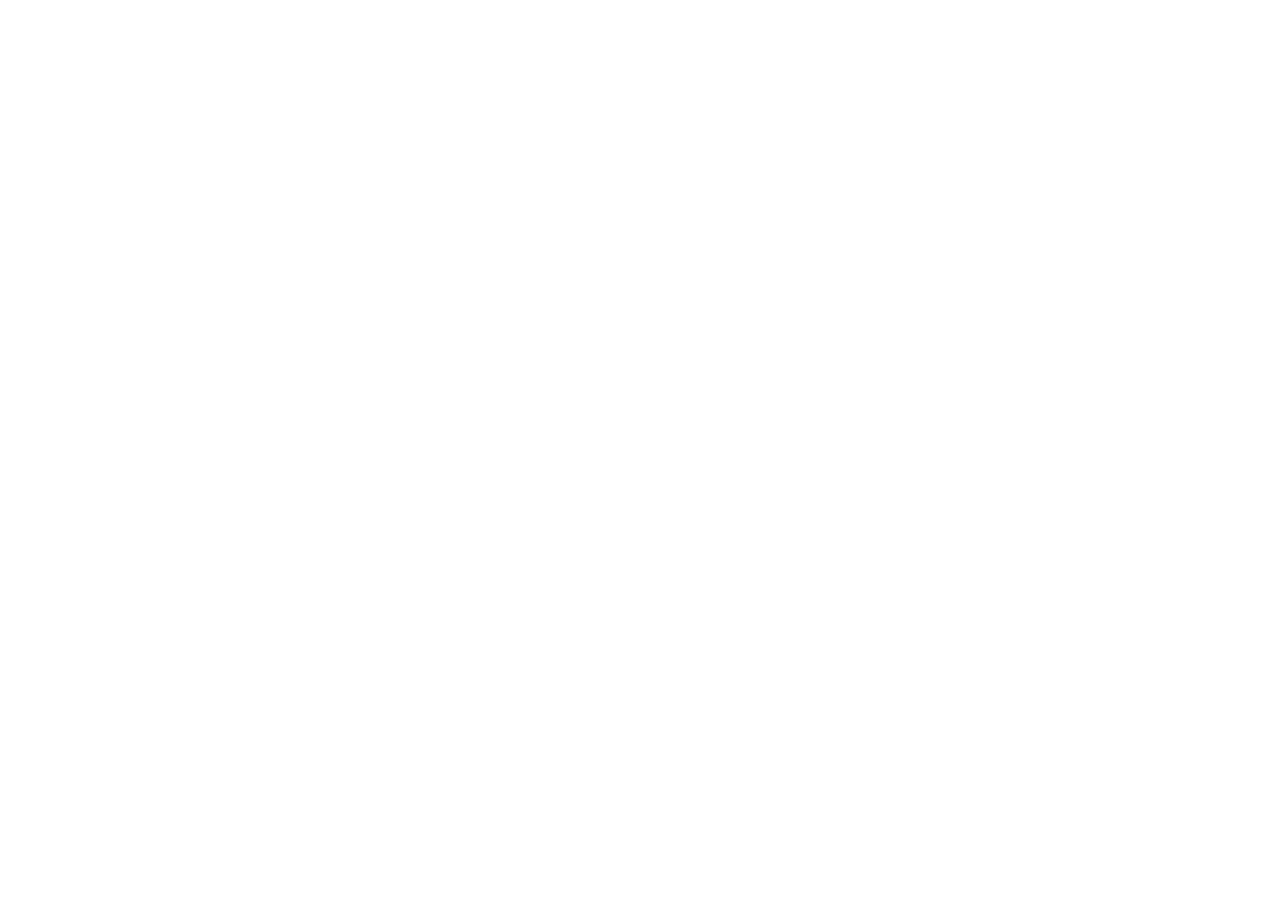
==== commit 97cebbfd: "Deployed by landr 🏠" ====
--- a/index.html
+++ b/index.html
@@ -1,26 +1,2 @@
 <!DOCTYPE html>
- <html lang="en"><head><meta charset="utf-8"/><meta http-equiv="X-UA-Compatible" content="IE=edge"/><meta name="viewport" content="width=device-width, initial-scale=1.0"/><link rel="preload" href="/landr/page-component---gatsby-plugin-landr-www-pages-index-js-55a7c25181f62a52520f.js" as="script"/><link rel="preload" href="/landr/path---index-878fa87b5f6b730961a7.js" as="script"/><link rel="preload" href="/landr/layout-component---index-ea7b233dd08f67bdd17e.js" as="script"/><link rel="preload" href="/landr/app-8987383dc23b234d407a.js" as="script"/><link rel="preload" href="/landr/commons-a0a1b3aa49a61d89a2b4.js" as="script"/><script id="webpack-manifest">
-            //<![CDATA[
-            window.webpackManifest = {"1":"page-component---gatsby-plugin-landr-www-pages-index-js-55a7c25181f62a52520f.js","2":"layout-component---index-ea7b233dd08f67bdd17e.js","3":"page-component---gatsby-plugin-landr-www-pages-changelog-js-1acb71455c912e01f74e.js","4":"path---index-878fa87b5f6b730961a7.js","5":"path---changelog-1e2064adb05f1f18a0a4.js","6":"app-8987383dc23b234d407a.js"}
-            //]]>
-            </script><script>
-  !function(e,t,r){function n(){for(;d[0]&&"loaded"==d[0][f];)c=d.shift(),c[o]=!i.parentNode.insertBefore(c,i)}for(var s,a,c,d=[],i=e.scripts[0],o="onreadystatechange",f="readyState";s=r.shift();)a=e.createElement(t),"async"in i?(a.async=!1,e.head.appendChild(a)):i[f]?(d.push(a),a[o]=n):e.write("<"+t+' src="'+s+'" defer></'+t+">"),a.src=s}(document,"script",[
-  "/landr/commons-a0a1b3aa49a61d89a2b4.js","/landr/app-8987383dc23b234d407a.js","/landr/layout-component---index-ea7b233dd08f67bdd17e.js","/landr/path---index-878fa87b5f6b730961a7.js","/landr/page-component---gatsby-plugin-landr-www-pages-index-js-55a7c25181f62a52520f.js"
-])
-  </script><style>/*!
- * Bootstrap v4.0.0-alpha.6 (https://getbootstrap.com)
- * Copyright 2011-2017 The Bootstrap Authors
- * Copyright 2011-2017 Twitter, Inc.
- * Licensed under MIT (https://github.com/twbs/bootstrap/blob/master/LICENSE)
- */
-/*! normalize.css v5.0.0 | MIT License | github.com/necolas/normalize.css */html{font-family:sans-serif;line-height:1.15;-ms-text-size-adjust:100%;-webkit-text-size-adjust:100%}body{margin:0}article,aside,footer,header,nav,section{display:block}h1{font-size:2em;margin:.67em 0}figcaption,figure,main{display:block}figure{margin:1em 40px}hr{box-sizing:content-box;height:0;overflow:visible}pre{font-family:monospace,monospace;font-size:1em}a{background-color:transparent;-webkit-text-decoration-skip:objects}a:active,a:hover{outline-width:0}abbr[title]{border-bottom:none;text-decoration:underline;text-decoration:underline dotted}b,strong{font-weight:inherit;font-weight:bolder}code,kbd,samp{font-family:monospace,monospace;font-size:1em}dfn{font-style:italic}mark{background-color:#ff0;color:#000}small{font-size:80%}sub,sup{font-size:75%;line-height:0;position:relative;vertical-align:baseline}sub{bottom:-.25em}sup{top:-.5em}audio,video{display:inline-block}audio:not([controls]){display:none;height:0}img{border-style:none}svg:not(:root){overflow:hidden}button,input,optgroup,select,textarea{font-family:sans-serif;font-size:100%;line-height:1.15;margin:0}button,input{overflow:visible}button,select{text-transform:none}[type=reset],[type=submit],button,html [type=button]{-webkit-appearance:button}[type=button]::-moz-focus-inner,[type=reset]::-moz-focus-inner,[type=submit]::-moz-focus-inner,button::-moz-focus-inner{border-style:none;padding:0}[type=button]:-moz-focusring,[type=reset]:-moz-focusring,[type=submit]:-moz-focusring,button:-moz-focusring{outline:1px dotted ButtonText}fieldset{border:1px solid silver;margin:0 2px;padding:.35em .625em .75em}legend{box-sizing:border-box;color:inherit;display:table;max-width:100%;white-space:normal}progress{display:inline-block;vertical-align:baseline}textarea{overflow:auto}[type=checkbox],[type=radio]{box-sizing:border-box;padding:0}[type=number]::-webkit-inner-spin-button,[type=number]::-webkit-outer-spin-button{height:auto}[type=search]{-webkit-appearance:textfield;outline-offset:-2px}[type=search]::-webkit-search-cancel-button,[type=search]::-webkit-search-decoration{-webkit-appearance:none}::-webkit-file-upload-button{-webkit-appearance:button;font:inherit}details,menu{display:block}summary{display:list-item}canvas{display:inline-block}[hidden],template{display:none}@media print{*,:after,:before,blockquote:first-letter,blockquote:first-line,div:first-letter,div:first-line,li:first-letter,li:first-line,p:first-letter,p:first-line{text-shadow:none!important;box-shadow:none!important}a,a:visited{text-decoration:underline}abbr[title]:after{content:" (" attr(title) ")"}pre{white-space:pre-wrap!important}blockquote,pre{border:1px solid #999;page-break-inside:avoid}thead{display:table-header-group}img,tr{page-break-inside:avoid}h2,h3,p{orphans:3;widows:3}h2,h3{page-break-after:avoid}.navbar{display:none}.badge{border:1px solid #000}.table{border-collapse:collapse!important}.table td,.table th{background-color:#fff!important}.table-bordered td,.table-bordered th{border:1px solid #ddd!important}}html{box-sizing:border-box}*,:after,:before{box-sizing:inherit}@-ms-viewport{width:device-width}html{-ms-overflow-style:scrollbar;-webkit-tap-highlight-color:transparent}body{font-family:-apple-system,system-ui,BlinkMacSystemFont,Segoe UI,Roboto,Oxygen,Ubuntu,Cantarell,Fira Sans,Droid Sans,Helvetica Neue,Arial,sans-serif;font-size:16px;font-size:1rem;font-weight:400;line-height:1.5;color:#585b56;background-color:#fff}[tabindex="-1"]:focus{outline:none!important}h1,h2,h3,h4,h5,h6{margin-top:0;margin-bottom:8px;margin-bottom:.5rem}p{margin-top:0;margin-bottom:16px;margin-bottom:1rem}abbr[data-original-title],abbr[title]{cursor:help}address{font-style:normal;line-height:inherit}address,dl,ol,ul{margin-bottom:16px;margin-bottom:1rem}dl,ol,ul{margin-top:0}ol ol,ol ul,ul ol,ul ul{margin-bottom:0}dt{font-weight:700}dd{margin-bottom:8px;margin-bottom:.5rem;margin-left:0}blockquote{margin:0 0 16px;margin:0 0 1rem}a{color:red;text-decoration:none}a:focus,a:hover{color:#b30000;text-decoration:underline}a:not([href]):not([tabindex]),a:not([href]):not([tabindex]):focus,a:not([href]):not([tabindex]):hover{color:inherit;text-decoration:none}a:not([href]):not([tabindex]):focus{outline:0}pre{overflow:auto}figure{margin:0 0 16px;margin:0 0 1rem}img{vertical-align:middle}[role=button]{cursor:pointer}[role=button],a,area,button,input,label,select,summary,textarea{-ms-touch-action:manipulation;touch-action:manipulation}table{border-collapse:collapse;background-color:transparent}caption{padding-top:12px;padding-top:.75rem;padding-bottom:12px;padding-bottom:.75rem;color:#636c72;caption-side:bottom}caption,th{text-align:left}label{display:inline-block;margin-bottom:8px;margin-bottom:.5rem}button:focus{outline:1px dotted;outline:5px auto -webkit-focus-ring-color}button,input,select,textarea{line-height:inherit}input[type=checkbox]:disabled,input[type=radio]:disabled{cursor:not-allowed}input[type=date],input[type=datetime-local],input[type=month],input[type=time]{-webkit-appearance:listbox}textarea{resize:vertical}fieldset{min-width:0;padding:0;margin:0;border:0}legend{display:block;width:100%;padding:0;margin-bottom:8px;margin-bottom:.5rem;font-size:24px;font-size:1.5rem;line-height:inherit}input[type=search]{-webkit-appearance:none}output{display:inline-block}[hidden]{display:none!important}.h1,.h2,.h3,.h4,.h5,.h6,h1,h2,h3,h4,h5,h6{margin-bottom:8px;margin-bottom:.5rem;font-family:inherit;font-weight:500;line-height:1.1;color:inherit}.h1,h1{font-size:40px;font-size:2.5rem}.h2,h2{font-size:32px;font-size:2rem}.h3,h3{font-size:28px;font-size:1.75rem}.h4,h4{font-size:24px;font-size:1.5rem}.h5,h5{font-size:20px;font-size:1.25rem}.h6,h6{font-size:16px;font-size:1rem}.lead{font-size:20px;font-size:1.25rem;font-weight:300}.display-1{font-size:96px;font-size:6rem}.display-1,.display-2{font-weight:300;line-height:1.1}.display-2{font-size:88px;font-size:5.5rem}.display-3{font-size:72px;font-size:4.5rem}.display-3,.display-4{font-weight:300;line-height:1.1}.display-4{font-size:56px;font-size:3.5rem}hr{margin-top:16px;margin-top:1rem;margin-bottom:16px;margin-bottom:1rem;border:0;border-top:1px solid rgba(0,0,0,.1)}.small,small{font-size:80%;font-weight:400}.mark,mark{padding:.2em;background-color:#fcf8e3}.list-inline,.list-unstyled{padding-left:0;list-style:none}.list-inline-item{display:inline-block}.list-inline-item:not(:last-child){margin-right:5px}.initialism{font-size:90%;text-transform:uppercase}.blockquote{padding:8px 16px;padding:.5rem 1rem;margin-bottom:16px;margin-bottom:1rem;font-size:20px;font-size:1.25rem;border-left:4px solid #eceeef;border-left:.25rem solid #eceeef}.blockquote-footer{display:block;font-size:80%;color:#636c72}.blockquote-footer:before{content:"\2014   \A0"}.blockquote-reverse{padding-right:16px;padding-right:1rem;padding-left:0;text-align:right;border-right:4px solid #eceeef;border-right:.25rem solid #eceeef;border-left:0}.blockquote-reverse .blockquote-footer:before{content:""}.blockquote-reverse .blockquote-footer:after{content:"\A0   \2014"}.img-fluid,.img-thumbnail{max-width:100%;height:auto}.img-thumbnail{padding:4px;padding:.25rem;background-color:#fff;border:1px solid #ddd;border-radius:.25rem;transition:all .2s ease-in-out}.figure{display:inline-block}.figure-img{margin-bottom:8px;margin-bottom:.5rem;line-height:1}.figure-caption{font-size:90%;color:#636c72}code,kbd,pre,samp{font-family:Menlo,Monaco,Consolas,Liberation Mono,Courier New,monospace}code{padding:3.2px 6.4px;padding:.2rem .4rem;font-size:90%;color:#bd4147;background-color:#f7f7f9;border-radius:.25rem}a>code{padding:0;color:inherit;background-color:inherit}kbd{padding:3.2px 6.4px;padding:.2rem .4rem;font-size:90%;color:#fff;background-color:#585b56;border-radius:.2rem}kbd kbd{padding:0;font-size:100%;font-weight:700}pre{display:block;margin-top:0;margin-bottom:16px;margin-bottom:1rem;font-size:90%;color:#585b56}pre code{padding:0;font-size:inherit;color:inherit;background-color:transparent;border-radius:0}.pre-scrollable{max-height:340px;overflow-y:scroll}.container{position:relative;margin-left:auto;margin-right:auto;padding-right:15px;padding-left:15px}@media (min-width:576px){.container{padding-right:15px;padding-left:15px}}@media (min-width:768px){.container{padding-right:15px;padding-left:15px}}@media (min-width:992px){.container{padding-right:15px;padding-left:15px}}@media (min-width:1200px){.container{padding-right:15px;padding-left:15px}}@media (min-width:576px){.container{width:540px;max-width:100%}}@media (min-width:768px){.container{width:720px;max-width:100%}}@media (min-width:992px){.container{width:960px;max-width:100%}}@media (min-width:1200px){.container{width:1140px;max-width:100%}}.container-fluid{position:relative;margin-left:auto;margin-right:auto;padding-right:15px;padding-left:15px}@media (min-width:576px){.container-fluid{padding-right:15px;padding-left:15px}}@media (min-width:768px){.container-fluid{padding-right:15px;padding-left:15px}}@media (min-width:992px){.container-fluid{padding-right:15px;padding-left:15px}}@media (min-width:1200px){.container-fluid{padding-right:15px;padding-left:15px}}.row{display:-webkit-box;display:-ms-flexbox;display:flex;-ms-flex-wrap:wrap;flex-wrap:wrap;margin-right:-15px;margin-left:-15px}@media (min-width:576px){.row{margin-right:-15px;margin-left:-15px}}@media (min-width:768px){.row{margin-right:-15px;margin-left:-15px}}@media (min-width:992px){.row{margin-right:-15px;margin-left:-15px}}@media (min-width:1200px){.row{margin-right:-15px;margin-left:-15px}}.no-gutters{margin-right:0;margin-left:0}.no-gutters>.col,.no-gutters>[class*=col-]{padding-right:0;padding-left:0}.col,.col-1,.col-2,.col-3,.col-4,.col-5,.col-6,.col-7,.col-8,.col-9,.col-10,.col-11,.col-12,.col-lg,.col-lg-1,.col-lg-2,.col-lg-3,.col-lg-4,.col-lg-5,.col-lg-6,.col-lg-7,.col-lg-8,.col-lg-9,.col-lg-10,.col-lg-11,.col-lg-12,.col-md,.col-md-1,.col-md-2,.col-md-3,.col-md-4,.col-md-5,.col-md-6,.col-md-7,.col-md-8,.col-md-9,.col-md-10,.col-md-11,.col-md-12,.col-sm,.col-sm-1,.col-sm-2,.col-sm-3,.col-sm-4,.col-sm-5,.col-sm-6,.col-sm-7,.col-sm-8,.col-sm-9,.col-sm-10,.col-sm-11,.col-sm-12,.col-xl,.col-xl-1,.col-xl-2,.col-xl-3,.col-xl-4,.col-xl-5,.col-xl-6,.col-xl-7,.col-xl-8,.col-xl-9,.col-xl-10,.col-xl-11,.col-xl-12{position:relative;width:100%;min-height:1px;padding-right:15px;padding-left:15px}@media (min-width:576px){.col,.col-1,.col-2,.col-3,.col-4,.col-5,.col-6,.col-7,.col-8,.col-9,.col-10,.col-11,.col-12,.col-lg,.col-lg-1,.col-lg-2,.col-lg-3,.col-lg-4,.col-lg-5,.col-lg-6,.col-lg-7,.col-lg-8,.col-lg-9,.col-lg-10,.col-lg-11,.col-lg-12,.col-md,.col-md-1,.col-md-2,.col-md-3,.col-md-4,.col-md-5,.col-md-6,.col-md-7,.col-md-8,.col-md-9,.col-md-10,.col-md-11,.col-md-12,.col-sm,.col-sm-1,.col-sm-2,.col-sm-3,.col-sm-4,.col-sm-5,.col-sm-6,.col-sm-7,.col-sm-8,.col-sm-9,.col-sm-10,.col-sm-11,.col-sm-12,.col-xl,.col-xl-1,.col-xl-2,.col-xl-3,.col-xl-4,.col-xl-5,.col-xl-6,.col-xl-7,.col-xl-8,.col-xl-9,.col-xl-10,.col-xl-11,.col-xl-12{padding-right:15px;padding-left:15px}}@media (min-width:768px){.col,.col-1,.col-2,.col-3,.col-4,.col-5,.col-6,.col-7,.col-8,.col-9,.col-10,.col-11,.col-12,.col-lg,.col-lg-1,.col-lg-2,.col-lg-3,.col-lg-4,.col-lg-5,.col-lg-6,.col-lg-7,.col-lg-8,.col-lg-9,.col-lg-10,.col-lg-11,.col-lg-12,.col-md,.col-md-1,.col-md-2,.col-md-3,.col-md-4,.col-md-5,.col-md-6,.col-md-7,.col-md-8,.col-md-9,.col-md-10,.col-md-11,.col-md-12,.col-sm,.col-sm-1,.col-sm-2,.col-sm-3,.col-sm-4,.col-sm-5,.col-sm-6,.col-sm-7,.col-sm-8,.col-sm-9,.col-sm-10,.col-sm-11,.col-sm-12,.col-xl,.col-xl-1,.col-xl-2,.col-xl-3,.col-xl-4,.col-xl-5,.col-xl-6,.col-xl-7,.col-xl-8,.col-xl-9,.col-xl-10,.col-xl-11,.col-xl-12{padding-right:15px;padding-left:15px}}@media (min-width:992px){.col,.col-1,.col-2,.col-3,.col-4,.col-5,.col-6,.col-7,.col-8,.col-9,.col-10,.col-11,.col-12,.col-lg,.col-lg-1,.col-lg-2,.col-lg-3,.col-lg-4,.col-lg-5,.col-lg-6,.col-lg-7,.col-lg-8,.col-lg-9,.col-lg-10,.col-lg-11,.col-lg-12,.col-md,.col-md-1,.col-md-2,.col-md-3,.col-md-4,.col-md-5,.col-md-6,.col-md-7,.col-md-8,.col-md-9,.col-md-10,.col-md-11,.col-md-12,.col-sm,.col-sm-1,.col-sm-2,.col-sm-3,.col-sm-4,.col-sm-5,.col-sm-6,.col-sm-7,.col-sm-8,.col-sm-9,.col-sm-10,.col-sm-11,.col-sm-12,.col-xl,.col-xl-1,.col-xl-2,.col-xl-3,.col-xl-4,.col-xl-5,.col-xl-6,.col-xl-7,.col-xl-8,.col-xl-9,.col-xl-10,.col-xl-11,.col-xl-12{padding-right:15px;padding-left:15px}}@media (min-width:1200px){.col,.col-1,.col-2,.col-3,.col-4,.col-5,.col-6,.col-7,.col-8,.col-9,.col-10,.col-11,.col-12,.col-lg,.col-lg-1,.col-lg-2,.col-lg-3,.col-lg-4,.col-lg-5,.col-lg-6,.col-lg-7,.col-lg-8,.col-lg-9,.col-lg-10,.col-lg-11,.col-lg-12,.col-md,.col-md-1,.col-md-2,.col-md-3,.col-md-4,.col-md-5,.col-md-6,.col-md-7,.col-md-8,.col-md-9,.col-md-10,.col-md-11,.col-md-12,.col-sm,.col-sm-1,.col-sm-2,.col-sm-3,.col-sm-4,.col-sm-5,.col-sm-6,.col-sm-7,.col-sm-8,.col-sm-9,.col-sm-10,.col-sm-11,.col-sm-12,.col-xl,.col-xl-1,.col-xl-2,.col-xl-3,.col-xl-4,.col-xl-5,.col-xl-6,.col-xl-7,.col-xl-8,.col-xl-9,.col-xl-10,.col-xl-11,.col-xl-12{padding-right:15px;padding-left:15px}}.col{-ms-flex-preferred-size:0;flex-basis:0;-webkit-box-flex:1;-ms-flex-positive:1;flex-grow:1;max-width:100%}.col-auto{-ms-flex:0 0 auto;flex:0 0 auto;width:auto}.col-1,.col-auto{-webkit-box-flex:0}.col-1{-ms-flex:0 0 8.33333%;flex:0 0 8.33333%;max-width:8.33333%}.col-2{-ms-flex:0 0 16.66667%;flex:0 0 16.66667%;max-width:16.66667%}.col-2,.col-3{-webkit-box-flex:0}.col-3{-ms-flex:0 0 25%;flex:0 0 25%;max-width:25%}.col-4{-ms-flex:0 0 33.33333%;flex:0 0 33.33333%;max-width:33.33333%}.col-4,.col-5{-webkit-box-flex:0}.col-5{-ms-flex:0 0 41.66667%;flex:0 0 41.66667%;max-width:41.66667%}.col-6{-ms-flex:0 0 50%;flex:0 0 50%;max-width:50%}.col-6,.col-7{-webkit-box-flex:0}.col-7{-ms-flex:0 0 58.33333%;flex:0 0 58.33333%;max-width:58.33333%}.col-8{-ms-flex:0 0 66.66667%;flex:0 0 66.66667%;max-width:66.66667%}.col-8,.col-9{-webkit-box-flex:0}.col-9{-ms-flex:0 0 75%;flex:0 0 75%;max-width:75%}.col-10{-ms-flex:0 0 83.33333%;flex:0 0 83.33333%;max-width:83.33333%}.col-10,.col-11{-webkit-box-flex:0}.col-11{-ms-flex:0 0 91.66667%;flex:0 0 91.66667%;max-width:91.66667%}.col-12{-webkit-box-flex:0;-ms-flex:0 0 100%;flex:0 0 100%;max-width:100%}.pull-0{right:auto}.pull-1{right:8.33333%}.pull-2{right:16.66667%}.pull-3{right:25%}.pull-4{right:33.33333%}.pull-5{right:41.66667%}.pull-6{right:50%}.pull-7{right:58.33333%}.pull-8{right:66.66667%}.pull-9{right:75%}.pull-10{right:83.33333%}.pull-11{right:91.66667%}.pull-12{right:100%}.push-0{left:auto}.push-1{left:8.33333%}.push-2{left:16.66667%}.push-3{left:25%}.push-4{left:33.33333%}.push-5{left:41.66667%}.push-6{left:50%}.push-7{left:58.33333%}.push-8{left:66.66667%}.push-9{left:75%}.push-10{left:83.33333%}.push-11{left:91.66667%}.push-12{left:100%}.offset-1{margin-left:8.33333%}.offset-2{margin-left:16.66667%}.offset-3{margin-left:25%}.offset-4{margin-left:33.33333%}.offset-5{margin-left:41.66667%}.offset-6{margin-left:50%}.offset-7{margin-left:58.33333%}.offset-8{margin-left:66.66667%}.offset-9{margin-left:75%}.offset-10{margin-left:83.33333%}.offset-11{margin-left:91.66667%}@media (min-width:576px){.col-sm{-ms-flex-preferred-size:0;flex-basis:0;-webkit-box-flex:1;-ms-flex-positive:1;flex-grow:1;max-width:100%}.col-sm-auto{-webkit-box-flex:0;-ms-flex:0 0 auto;flex:0 0 auto;width:auto}.col-sm-1{-webkit-box-flex:0;-ms-flex:0 0 8.33333%;flex:0 0 8.33333%;max-width:8.33333%}.col-sm-2{-webkit-box-flex:0;-ms-flex:0 0 16.66667%;flex:0 0 16.66667%;max-width:16.66667%}.col-sm-3{-webkit-box-flex:0;-ms-flex:0 0 25%;flex:0 0 25%;max-width:25%}.col-sm-4{-webkit-box-flex:0;-ms-flex:0 0 33.33333%;flex:0 0 33.33333%;max-width:33.33333%}.col-sm-5{-webkit-box-flex:0;-ms-flex:0 0 41.66667%;flex:0 0 41.66667%;max-width:41.66667%}.col-sm-6{-webkit-box-flex:0;-ms-flex:0 0 50%;flex:0 0 50%;max-width:50%}.col-sm-7{-webkit-box-flex:0;-ms-flex:0 0 58.33333%;flex:0 0 58.33333%;max-width:58.33333%}.col-sm-8{-webkit-box-flex:0;-ms-flex:0 0 66.66667%;flex:0 0 66.66667%;max-width:66.66667%}.col-sm-9{-webkit-box-flex:0;-ms-flex:0 0 75%;flex:0 0 75%;max-width:75%}.col-sm-10{-webkit-box-flex:0;-ms-flex:0 0 83.33333%;flex:0 0 83.33333%;max-width:83.33333%}.col-sm-11{-webkit-box-flex:0;-ms-flex:0 0 91.66667%;flex:0 0 91.66667%;max-width:91.66667%}.col-sm-12{-webkit-box-flex:0;-ms-flex:0 0 100%;flex:0 0 100%;max-width:100%}.pull-sm-0{right:auto}.pull-sm-1{right:8.33333%}.pull-sm-2{right:16.66667%}.pull-sm-3{right:25%}.pull-sm-4{right:33.33333%}.pull-sm-5{right:41.66667%}.pull-sm-6{right:50%}.pull-sm-7{right:58.33333%}.pull-sm-8{right:66.66667%}.pull-sm-9{right:75%}.pull-sm-10{right:83.33333%}.pull-sm-11{right:91.66667%}.pull-sm-12{right:100%}.push-sm-0{left:auto}.push-sm-1{left:8.33333%}.push-sm-2{left:16.66667%}.push-sm-3{left:25%}.push-sm-4{left:33.33333%}.push-sm-5{left:41.66667%}.push-sm-6{left:50%}.push-sm-7{left:58.33333%}.push-sm-8{left:66.66667%}.push-sm-9{left:75%}.push-sm-10{left:83.33333%}.push-sm-11{left:91.66667%}.push-sm-12{left:100%}.offset-sm-0{margin-left:0}.offset-sm-1{margin-left:8.33333%}.offset-sm-2{margin-left:16.66667%}.offset-sm-3{margin-left:25%}.offset-sm-4{margin-left:33.33333%}.offset-sm-5{margin-left:41.66667%}.offset-sm-6{margin-left:50%}.offset-sm-7{margin-left:58.33333%}.offset-sm-8{margin-left:66.66667%}.offset-sm-9{margin-left:75%}.offset-sm-10{margin-left:83.33333%}.offset-sm-11{margin-left:91.66667%}}@media (min-width:768px){.col-md{-ms-flex-preferred-size:0;flex-basis:0;-webkit-box-flex:1;-ms-flex-positive:1;flex-grow:1;max-width:100%}.col-md-auto{-webkit-box-flex:0;-ms-flex:0 0 auto;flex:0 0 auto;width:auto}.col-md-1{-webkit-box-flex:0;-ms-flex:0 0 8.33333%;flex:0 0 8.33333%;max-width:8.33333%}.col-md-2{-webkit-box-flex:0;-ms-flex:0 0 16.66667%;flex:0 0 16.66667%;max-width:16.66667%}.col-md-3{-webkit-box-flex:0;-ms-flex:0 0 25%;flex:0 0 25%;max-width:25%}.col-md-4{-webkit-box-flex:0;-ms-flex:0 0 33.33333%;flex:0 0 33.33333%;max-width:33.33333%}.col-md-5{-webkit-box-flex:0;-ms-flex:0 0 41.66667%;flex:0 0 41.66667%;max-width:41.66667%}.col-md-6{-webkit-box-flex:0;-ms-flex:0 0 50%;flex:0 0 50%;max-width:50%}.col-md-7{-webkit-box-flex:0;-ms-flex:0 0 58.33333%;flex:0 0 58.33333%;max-width:58.33333%}.col-md-8{-webkit-box-flex:0;-ms-flex:0 0 66.66667%;flex:0 0 66.66667%;max-width:66.66667%}.col-md-9{-webkit-box-flex:0;-ms-flex:0 0 75%;flex:0 0 75%;max-width:75%}.col-md-10{-webkit-box-flex:0;-ms-flex:0 0 83.33333%;flex:0 0 83.33333%;max-width:83.33333%}.col-md-11{-webkit-box-flex:0;-ms-flex:0 0 91.66667%;flex:0 0 91.66667%;max-width:91.66667%}.col-md-12{-webkit-box-flex:0;-ms-flex:0 0 100%;flex:0 0 100%;max-width:100%}.pull-md-0{right:auto}.pull-md-1{right:8.33333%}.pull-md-2{right:16.66667%}.pull-md-3{right:25%}.pull-md-4{right:33.33333%}.pull-md-5{right:41.66667%}.pull-md-6{right:50%}.pull-md-7{right:58.33333%}.pull-md-8{right:66.66667%}.pull-md-9{right:75%}.pull-md-10{right:83.33333%}.pull-md-11{right:91.66667%}.pull-md-12{right:100%}.push-md-0{left:auto}.push-md-1{left:8.33333%}.push-md-2{left:16.66667%}.push-md-3{left:25%}.push-md-4{left:33.33333%}.push-md-5{left:41.66667%}.push-md-6{left:50%}.push-md-7{left:58.33333%}.push-md-8{left:66.66667%}.push-md-9{left:75%}.push-md-10{left:83.33333%}.push-md-11{left:91.66667%}.push-md-12{left:100%}.offset-md-0{margin-left:0}.offset-md-1{margin-left:8.33333%}.offset-md-2{margin-left:16.66667%}.offset-md-3{margin-left:25%}.offset-md-4{margin-left:33.33333%}.offset-md-5{margin-left:41.66667%}.offset-md-6{margin-left:50%}.offset-md-7{margin-left:58.33333%}.offset-md-8{margin-left:66.66667%}.offset-md-9{margin-left:75%}.offset-md-10{margin-left:83.33333%}.offset-md-11{margin-left:91.66667%}}@media (min-width:992px){.col-lg{-ms-flex-preferred-size:0;flex-basis:0;-webkit-box-flex:1;-ms-flex-positive:1;flex-grow:1;max-width:100%}.col-lg-auto{-webkit-box-flex:0;-ms-flex:0 0 auto;flex:0 0 auto;width:auto}.col-lg-1{-webkit-box-flex:0;-ms-flex:0 0 8.33333%;flex:0 0 8.33333%;max-width:8.33333%}.col-lg-2{-webkit-box-flex:0;-ms-flex:0 0 16.66667%;flex:0 0 16.66667%;max-width:16.66667%}.col-lg-3{-webkit-box-flex:0;-ms-flex:0 0 25%;flex:0 0 25%;max-width:25%}.col-lg-4{-webkit-box-flex:0;-ms-flex:0 0 33.33333%;flex:0 0 33.33333%;max-width:33.33333%}.col-lg-5{-webkit-box-flex:0;-ms-flex:0 0 41.66667%;flex:0 0 41.66667%;max-width:41.66667%}.col-lg-6{-webkit-box-flex:0;-ms-flex:0 0 50%;flex:0 0 50%;max-width:50%}.col-lg-7{-webkit-box-flex:0;-ms-flex:0 0 58.33333%;flex:0 0 58.33333%;max-width:58.33333%}.col-lg-8{-webkit-box-flex:0;-ms-flex:0 0 66.66667%;flex:0 0 66.66667%;max-width:66.66667%}.col-lg-9{-webkit-box-flex:0;-ms-flex:0 0 75%;flex:0 0 75%;max-width:75%}.col-lg-10{-webkit-box-flex:0;-ms-flex:0 0 83.33333%;flex:0 0 83.33333%;max-width:83.33333%}.col-lg-11{-webkit-box-flex:0;-ms-flex:0 0 91.66667%;flex:0 0 91.66667%;max-width:91.66667%}.col-lg-12{-webkit-box-flex:0;-ms-flex:0 0 100%;flex:0 0 100%;max-width:100%}.pull-lg-0{right:auto}.pull-lg-1{right:8.33333%}.pull-lg-2{right:16.66667%}.pull-lg-3{right:25%}.pull-lg-4{right:33.33333%}.pull-lg-5{right:41.66667%}.pull-lg-6{right:50%}.pull-lg-7{right:58.33333%}.pull-lg-8{right:66.66667%}.pull-lg-9{right:75%}.pull-lg-10{right:83.33333%}.pull-lg-11{right:91.66667%}.pull-lg-12{right:100%}.push-lg-0{left:auto}.push-lg-1{left:8.33333%}.push-lg-2{left:16.66667%}.push-lg-3{left:25%}.push-lg-4{left:33.33333%}.push-lg-5{left:41.66667%}.push-lg-6{left:50%}.push-lg-7{left:58.33333%}.push-lg-8{left:66.66667%}.push-lg-9{left:75%}.push-lg-10{left:83.33333%}.push-lg-11{left:91.66667%}.push-lg-12{left:100%}.offset-lg-0{margin-left:0}.offset-lg-1{margin-left:8.33333%}.offset-lg-2{margin-left:16.66667%}.offset-lg-3{margin-left:25%}.offset-lg-4{margin-left:33.33333%}.offset-lg-5{margin-left:41.66667%}.offset-lg-6{margin-left:50%}.offset-lg-7{margin-left:58.33333%}.offset-lg-8{margin-left:66.66667%}.offset-lg-9{margin-left:75%}.offset-lg-10{margin-left:83.33333%}.offset-lg-11{margin-left:91.66667%}}@media (min-width:1200px){.col-xl{-ms-flex-preferred-size:0;flex-basis:0;-webkit-box-flex:1;-ms-flex-positive:1;flex-grow:1;max-width:100%}.col-xl-auto{-webkit-box-flex:0;-ms-flex:0 0 auto;flex:0 0 auto;width:auto}.col-xl-1{-webkit-box-flex:0;-ms-flex:0 0 8.33333%;flex:0 0 8.33333%;max-width:8.33333%}.col-xl-2{-webkit-box-flex:0;-ms-flex:0 0 16.66667%;flex:0 0 16.66667%;max-width:16.66667%}.col-xl-3{-webkit-box-flex:0;-ms-flex:0 0 25%;flex:0 0 25%;max-width:25%}.col-xl-4{-webkit-box-flex:0;-ms-flex:0 0 33.33333%;flex:0 0 33.33333%;max-width:33.33333%}.col-xl-5{-webkit-box-flex:0;-ms-flex:0 0 41.66667%;flex:0 0 41.66667%;max-width:41.66667%}.col-xl-6{-webkit-box-flex:0;-ms-flex:0 0 50%;flex:0 0 50%;max-width:50%}.col-xl-7{-webkit-box-flex:0;-ms-flex:0 0 58.33333%;flex:0 0 58.33333%;max-width:58.33333%}.col-xl-8{-webkit-box-flex:0;-ms-flex:0 0 66.66667%;flex:0 0 66.66667%;max-width:66.66667%}.col-xl-9{-webkit-box-flex:0;-ms-flex:0 0 75%;flex:0 0 75%;max-width:75%}.col-xl-10{-webkit-box-flex:0;-ms-flex:0 0 83.33333%;flex:0 0 83.33333%;max-width:83.33333%}.col-xl-11{-webkit-box-flex:0;-ms-flex:0 0 91.66667%;flex:0 0 91.66667%;max-width:91.66667%}.col-xl-12{-webkit-box-flex:0;-ms-flex:0 0 100%;flex:0 0 100%;max-width:100%}.pull-xl-0{right:auto}.pull-xl-1{right:8.33333%}.pull-xl-2{right:16.66667%}.pull-xl-3{right:25%}.pull-xl-4{right:33.33333%}.pull-xl-5{right:41.66667%}.pull-xl-6{right:50%}.pull-xl-7{right:58.33333%}.pull-xl-8{right:66.66667%}.pull-xl-9{right:75%}.pull-xl-10{right:83.33333%}.pull-xl-11{right:91.66667%}.pull-xl-12{right:100%}.push-xl-0{left:auto}.push-xl-1{left:8.33333%}.push-xl-2{left:16.66667%}.push-xl-3{left:25%}.push-xl-4{left:33.33333%}.push-xl-5{left:41.66667%}.push-xl-6{left:50%}.push-xl-7{left:58.33333%}.push-xl-8{left:66.66667%}.push-xl-9{left:75%}.push-xl-10{left:83.33333%}.push-xl-11{left:91.66667%}.push-xl-12{left:100%}.offset-xl-0{margin-left:0}.offset-xl-1{margin-left:8.33333%}.offset-xl-2{margin-left:16.66667%}.offset-xl-3{margin-left:25%}.offset-xl-4{margin-left:33.33333%}.offset-xl-5{margin-left:41.66667%}.offset-xl-6{margin-left:50%}.offset-xl-7{margin-left:58.33333%}.offset-xl-8{margin-left:66.66667%}.offset-xl-9{margin-left:75%}.offset-xl-10{margin-left:83.33333%}.offset-xl-11{margin-left:91.66667%}}.table{width:100%;max-width:100%;margin-bottom:16px;margin-bottom:1rem}.table td,.table th{padding:12px;padding:.75rem;vertical-align:top;border-top:1px solid #eceeef}.table thead th{vertical-align:bottom;border-bottom:2px solid #eceeef}.table tbody+tbody{border-top:2px solid #eceeef}.table .table{background-color:#fff}.table-sm td,.table-sm th{padding:4.8px;padding:.3rem}.table-bordered,.table-bordered td,.table-bordered th{border:1px solid #eceeef}.table-bordered thead td,.table-bordered thead th{border-bottom-width:2px}.table-striped tbody tr:nth-of-type(odd){background-color:rgba(0,0,0,.05)}.table-active,.table-active>td,.table-active>th,.table-hover .table-active:hover,.table-hover .table-active:hover>td,.table-hover .table-active:hover>th,.table-hover tbody tr:hover{background-color:rgba(0,0,0,.075)}.table-success,.table-success>td,.table-success>th{background-color:#dff0d8}.table-hover .table-success:hover,.table-hover .table-success:hover>td,.table-hover .table-success:hover>th{background-color:#d0e9c6}.table-info,.table-info>td,.table-info>th{background-color:#d9edf7}.table-hover .table-info:hover,.table-hover .table-info:hover>td,.table-hover .table-info:hover>th{background-color:#c4e3f3}.table-warning,.table-warning>td,.table-warning>th{background-color:#fcf8e3}.table-hover .table-warning:hover,.table-hover .table-warning:hover>td,.table-hover .table-warning:hover>th{background-color:#faf2cc}.table-danger,.table-danger>td,.table-danger>th{background-color:#f2dede}.table-hover .table-danger:hover,.table-hover .table-danger:hover>td,.table-hover .table-danger:hover>th{background-color:#ebcccc}.thead-inverse th{color:#fff;background-color:#585b56}.thead-default th{color:#464a4c;background-color:#eceeef}.table-inverse{color:#fff;background-color:#585b56}.table-inverse td,.table-inverse th,.table-inverse thead th{border-color:#fff}.table-inverse.table-bordered{border:0}.table-responsive{display:block;width:100%;overflow-x:auto;-ms-overflow-style:-ms-autohiding-scrollbar}.table-responsive.table-bordered{border:0}.form-control{display:block;width:100%;padding:8px 12px;padding:.5rem .75rem;font-size:16px;font-size:1rem;line-height:1.25;color:#464a4c;background-color:#fff;background-image:none;background-clip:padding-box;border:1px solid rgba(0,0,0,.15);border-radius:.25rem;transition:border-color .15s ease-in-out,box-shadow .15s ease-in-out}.form-control::-ms-expand{background-color:transparent;border:0}.form-control:focus{color:#464a4c;background-color:#fff;border-color:#ff8080;outline:none}.form-control::-webkit-input-placeholder{color:#636c72;opacity:1}.form-control:-ms-input-placeholder{color:#636c72;opacity:1}.form-control::placeholder{color:#636c72;opacity:1}.form-control:disabled,.form-control[readonly]{background-color:#eceeef;opacity:1}.form-control:disabled{cursor:not-allowed}select.form-control:not([size]):not([multiple]){height:calc(2.25rem + 2px)}select.form-control:focus::-ms-value{color:#464a4c;background-color:#fff}.form-control-file,.form-control-range{display:block}.col-form-label{padding-top:calc(.5rem - 1px * 2);padding-bottom:calc(.5rem - 1px * 2);margin-bottom:0}.col-form-label-lg{padding-top:calc(.75rem - 1px * 2);padding-bottom:calc(.75rem - 1px * 2);font-size:20px;font-size:1.25rem}.col-form-label-sm{padding-top:calc(.25rem - 1px * 2);padding-bottom:calc(.25rem - 1px * 2);font-size:14px;font-size:.875rem}.col-form-legend{font-size:16px;font-size:1rem}.col-form-legend,.form-control-static{padding-top:8px;padding-top:.5rem;padding-bottom:8px;padding-bottom:.5rem;margin-bottom:0}.form-control-static{line-height:1.25;border:solid transparent;border-width:1px 0}.form-control-static.form-control-lg,.form-control-static.form-control-sm,.input-group-lg>.form-control-static.form-control,.input-group-lg>.form-control-static.input-group-addon,.input-group-lg>.input-group-btn>.form-control-static.btn,.input-group-sm>.form-control-static.form-control,.input-group-sm>.form-control-static.input-group-addon,.input-group-sm>.input-group-btn>.form-control-static.btn{padding-right:0;padding-left:0}.form-control-sm,.input-group-sm>.form-control,.input-group-sm>.input-group-addon,.input-group-sm>.input-group-btn>.btn{padding:4px 8px;padding:.25rem .5rem;font-size:14px;font-size:.875rem;border-radius:.2rem}.input-group-sm>.input-group-btn>select.btn:not([size]):not([multiple]),.input-group-sm>select.form-control:not([size]):not([multiple]),.input-group-sm>select.input-group-addon:not([size]):not([multiple]),select.form-control-sm:not([size]):not([multiple]){height:29px;height:1.8125rem}.form-control-lg,.input-group-lg>.form-control,.input-group-lg>.input-group-addon,.input-group-lg>.input-group-btn>.btn{padding:12px 24px;padding:.75rem 1.5rem;font-size:20px;font-size:1.25rem;border-radius:.2rem}.input-group-lg>.input-group-btn>select.btn:not([size]):not([multiple]),.input-group-lg>select.form-control:not([size]):not([multiple]),.input-group-lg>select.input-group-addon:not([size]):not([multiple]),select.form-control-lg:not([size]):not([multiple]){height:50.666px;height:3.16667rem}.form-group{margin-bottom:16px;margin-bottom:1rem}.form-text{display:block;margin-top:4px;margin-top:.25rem}.form-check{position:relative;display:block;margin-bottom:8px;margin-bottom:.5rem}.form-check.disabled .form-check-label{color:#636c72;cursor:not-allowed}.form-check-label{padding-left:20px;padding-left:1.25rem;margin-bottom:0;cursor:pointer}.form-check-input{position:absolute;margin-top:4px;margin-top:.25rem;margin-left:-20px;margin-left:-1.25rem}.form-check-input:only-child{position:static}.form-check-inline{display:inline-block}.form-check-inline .form-check-label{vertical-align:middle}.form-check-inline+.form-check-inline{margin-left:12px;margin-left:.75rem}.form-control-feedback{margin-top:4px;margin-top:.25rem}.form-control-danger,.form-control-success,.form-control-warning{padding-right:36px;padding-right:2.25rem;background-repeat:no-repeat;background-position:center right 9px;background-position:center right .5625rem;background-size:1.125rem 1.125rem}.has-success .col-form-label,.has-success .custom-control,.has-success .form-check-label,.has-success .form-control-feedback,.has-success .form-control-label{color:#5cb85c}.has-success .form-control{border-color:#5cb85c}.has-success .input-group-addon{color:#5cb85c;border-color:#5cb85c;background-color:#eaf6ea}.has-success .form-control-success{background-image:url("data:image/svg+xml;charset=utf8,%3Csvg xmlns='http://www.w3.org/2000/svg' viewBox='0 0 8 8'%3E%3Cpath fill='%235cb85c' d='M2.3 6.73L.6 4.53c-.4-1.04.46-1.4 1.1-.8l1.1 1.4 3.4-3.8c.6-.63 1.6-.27 1.2.7l-4 4.6c-.43.5-.8.4-1.1.1z'/%3E%3C/svg%3E")}.has-warning .col-form-label,.has-warning .custom-control,.has-warning .form-check-label,.has-warning .form-control-feedback,.has-warning .form-control-label{color:#f0ad4e}.has-warning .form-control{border-color:#f0ad4e}.has-warning .input-group-addon{color:#f0ad4e;border-color:#f0ad4e;background-color:#fff}.has-warning .form-control-warning{background-image:url("data:image/svg+xml;charset=utf8,%3Csvg xmlns='http://www.w3.org/2000/svg' viewBox='0 0 8 8'%3E%3Cpath fill='%23f0ad4e' d='M4.4 5.324h-.8v-2.46h.8zm0 1.42h-.8V5.89h.8zM3.76.63L.04 7.075c-.115.2.016.425.26.426h7.397c.242 0 .372-.226.258-.426C6.726 4.924 5.47 2.79 4.253.63c-.113-.174-.39-.174-.494 0z'/%3E%3C/svg%3E")}.has-danger .col-form-label,.has-danger .custom-control,.has-danger .form-check-label,.has-danger .form-control-feedback,.has-danger .form-control-label{color:#d9534f}.has-danger .form-control{border-color:#d9534f}.has-danger .input-group-addon{color:#d9534f;border-color:#d9534f;background-color:#fdf7f7}.has-danger .form-control-danger{background-image:url("data:image/svg+xml;charset=utf8,%3Csvg xmlns='http://www.w3.org/2000/svg' fill='%23d9534f' viewBox='-2 -2 7 7'%3E%3Cpath stroke='%23d9534f' d='M0 0l3 3m0-3L0 3'/%3E%3Ccircle r='.5'/%3E%3Ccircle cx='3' r='.5'/%3E%3Ccircle cy='3' r='.5'/%3E%3Ccircle cx='3' cy='3' r='.5'/%3E%3C/svg%3E")}.form-inline{display:-webkit-box;display:-ms-flexbox;display:flex;-webkit-box-orient:horizontal;-webkit-box-direction:normal;-ms-flex-flow:row wrap;flex-flow:row wrap;-webkit-box-align:center;-ms-flex-align:center;align-items:center}.form-inline .form-check{width:100%}@media (min-width:576px){.form-inline label{-ms-flex-align:center;-webkit-box-pack:center;-ms-flex-pack:center;justify-content:center}.form-inline .form-group,.form-inline label{display:-webkit-box;display:-ms-flexbox;display:flex;-webkit-box-align:center;align-items:center;margin-bottom:0}.form-inline .form-group{-webkit-box-flex:0;-ms-flex:0 0 auto;flex:0 0 auto;-webkit-box-orient:horizontal;-webkit-box-direction:normal;-ms-flex-flow:row wrap;flex-flow:row wrap;-ms-flex-align:center}.form-inline .form-control{display:inline-block;width:auto;vertical-align:middle}.form-inline .form-control-static{display:inline-block}.form-inline .input-group{width:auto}.form-inline .form-control-label{margin-bottom:0;vertical-align:middle}.form-inline .form-check{display:-webkit-box;display:-ms-flexbox;display:flex;-webkit-box-align:center;-ms-flex-align:center;align-items:center;-webkit-box-pack:center;-ms-flex-pack:center;justify-content:center;width:auto;margin-top:0;margin-bottom:0}.form-inline .form-check-label{padding-left:0}.form-inline .form-check-input{position:relative;margin-top:0;margin-right:.25rem;margin-left:0}.form-inline .custom-control{display:-webkit-box;display:-ms-flexbox;display:flex;-webkit-box-align:center;-ms-flex-align:center;align-items:center;-webkit-box-pack:center;-ms-flex-pack:center;justify-content:center;padding-left:0}.form-inline .custom-control-indicator{position:static;display:inline-block;margin-right:.25rem;vertical-align:text-bottom}.form-inline .has-feedback .form-control-feedback{top:0}}.btn{display:inline-block;font-weight:400;line-height:1.25;text-align:center;white-space:nowrap;vertical-align:middle;-webkit-user-select:none;-moz-user-select:none;-ms-user-select:none;user-select:none;border:1px solid transparent;padding:8px 16px;padding:.5rem 1rem;font-size:16px;font-size:1rem;border-radius:.25rem;transition:all .2s ease-in-out}.btn:focus,.btn:hover{text-decoration:none}.btn.focus,.btn:focus{outline:0;box-shadow:0 0 0 2px rgba(255,0,0,.25)}.btn.disabled,.btn:disabled{cursor:not-allowed;opacity:.65}.btn.active,.btn:active{background-image:none}a.btn.disabled,fieldset[disabled] a.btn{pointer-events:none}.btn-primary{color:#fff;background-color:red;border-color:red}.btn-primary:hover{color:#fff;background-color:#c00;border-color:#c20000}.btn-primary.focus,.btn-primary:focus{box-shadow:0 0 0 2px rgba(255,0,0,.5)}.btn-primary.disabled,.btn-primary:disabled{background-color:red;border-color:red}.btn-primary.active,.btn-primary:active,.show>.btn-primary.dropdown-toggle{color:#fff;background-color:#c00;background-image:none;border-color:#c20000}.btn-secondary{color:#585b56;background-color:#fff;border-color:#ccc}.btn-secondary:hover{color:#585b56;background-color:#e6e6e6;border-color:#adadad}.btn-secondary.focus,.btn-secondary:focus{box-shadow:0 0 0 2px hsla(0,0%,80%,.5)}.btn-secondary.disabled,.btn-secondary:disabled{background-color:#fff;border-color:#ccc}.btn-secondary.active,.btn-secondary:active,.show>.btn-secondary.dropdown-toggle{color:#585b56;background-color:#e6e6e6;background-image:none;border-color:#adadad}.btn-info{color:#fff;background-color:#5bc0de;border-color:#5bc0de}.btn-info:hover{color:#fff;background-color:#31b0d5;border-color:#2aabd2}.btn-info.focus,.btn-info:focus{box-shadow:0 0 0 2px rgba(91,192,222,.5)}.btn-info.disabled,.btn-info:disabled{background-color:#5bc0de;border-color:#5bc0de}.btn-info.active,.btn-info:active,.show>.btn-info.dropdown-toggle{color:#fff;background-color:#31b0d5;background-image:none;border-color:#2aabd2}.btn-success{color:#fff;background-color:#5cb85c;border-color:#5cb85c}.btn-success:hover{color:#fff;background-color:#449d44;border-color:#419641}.btn-success.focus,.btn-success:focus{box-shadow:0 0 0 2px rgba(92,184,92,.5)}.btn-success.disabled,.btn-success:disabled{background-color:#5cb85c;border-color:#5cb85c}.btn-success.active,.btn-success:active,.show>.btn-success.dropdown-toggle{color:#fff;background-color:#449d44;background-image:none;border-color:#419641}.btn-warning{color:#fff;background-color:#f0ad4e;border-color:#f0ad4e}.btn-warning:hover{color:#fff;background-color:#ec971f;border-color:#eb9316}.btn-warning.focus,.btn-warning:focus{box-shadow:0 0 0 2px rgba(240,173,78,.5)}.btn-warning.disabled,.btn-warning:disabled{background-color:#f0ad4e;border-color:#f0ad4e}.btn-warning.active,.btn-warning:active,.show>.btn-warning.dropdown-toggle{color:#fff;background-color:#ec971f;background-image:none;border-color:#eb9316}.btn-danger{color:#fff;background-color:#d9534f;border-color:#d9534f}.btn-danger:hover{color:#fff;background-color:#c9302c;border-color:#c12e2a}.btn-danger.focus,.btn-danger:focus{box-shadow:0 0 0 2px rgba(217,83,79,.5)}.btn-danger.disabled,.btn-danger:disabled{background-color:#d9534f;border-color:#d9534f}.btn-danger.active,.btn-danger:active,.show>.btn-danger.dropdown-toggle{color:#fff;background-color:#c9302c;background-image:none;border-color:#c12e2a}.btn-outline-primary{color:red;background-image:none;background-color:transparent;border-color:red}.btn-outline-primary:hover{color:#fff;background-color:red;border-color:red}.btn-outline-primary.focus,.btn-outline-primary:focus{box-shadow:0 0 0 2px rgba(255,0,0,.5)}.btn-outline-primary.disabled,.btn-outline-primary:disabled{color:red;background-color:transparent}.btn-outline-primary.active,.btn-outline-primary:active,.show>.btn-outline-primary.dropdown-toggle{color:#fff;background-color:red;border-color:red}.btn-outline-secondary{color:#ccc;background-image:none;background-color:transparent;border-color:#ccc}.btn-outline-secondary:hover{color:#fff;background-color:#ccc;border-color:#ccc}.btn-outline-secondary.focus,.btn-outline-secondary:focus{box-shadow:0 0 0 2px hsla(0,0%,80%,.5)}.btn-outline-secondary.disabled,.btn-outline-secondary:disabled{color:#ccc;background-color:transparent}.btn-outline-secondary.active,.btn-outline-secondary:active,.show>.btn-outline-secondary.dropdown-toggle{color:#fff;background-color:#ccc;border-color:#ccc}.btn-outline-info{color:#5bc0de;background-image:none;background-color:transparent;border-color:#5bc0de}.btn-outline-info:hover{color:#fff;background-color:#5bc0de;border-color:#5bc0de}.btn-outline-info.focus,.btn-outline-info:focus{box-shadow:0 0 0 2px rgba(91,192,222,.5)}.btn-outline-info.disabled,.btn-outline-info:disabled{color:#5bc0de;background-color:transparent}.btn-outline-info.active,.btn-outline-info:active,.show>.btn-outline-info.dropdown-toggle{color:#fff;background-color:#5bc0de;border-color:#5bc0de}.btn-outline-success{color:#5cb85c;background-image:none;background-color:transparent;border-color:#5cb85c}.btn-outline-success:hover{color:#fff;background-color:#5cb85c;border-color:#5cb85c}.btn-outline-success.focus,.btn-outline-success:focus{box-shadow:0 0 0 2px rgba(92,184,92,.5)}.btn-outline-success.disabled,.btn-outline-success:disabled{color:#5cb85c;background-color:transparent}.btn-outline-success.active,.btn-outline-success:active,.show>.btn-outline-success.dropdown-toggle{color:#fff;background-color:#5cb85c;border-color:#5cb85c}.btn-outline-warning{color:#f0ad4e;background-image:none;background-color:transparent;border-color:#f0ad4e}.btn-outline-warning:hover{color:#fff;background-color:#f0ad4e;border-color:#f0ad4e}.btn-outline-warning.focus,.btn-outline-warning:focus{box-shadow:0 0 0 2px rgba(240,173,78,.5)}.btn-outline-warning.disabled,.btn-outline-warning:disabled{color:#f0ad4e;background-color:transparent}.btn-outline-warning.active,.btn-outline-warning:active,.show>.btn-outline-warning.dropdown-toggle{color:#fff;background-color:#f0ad4e;border-color:#f0ad4e}.btn-outline-danger{color:#d9534f;background-image:none;background-color:transparent;border-color:#d9534f}.btn-outline-danger:hover{color:#fff;background-color:#d9534f;border-color:#d9534f}.btn-outline-danger.focus,.btn-outline-danger:focus{box-shadow:0 0 0 2px rgba(217,83,79,.5)}.btn-outline-danger.disabled,.btn-outline-danger:disabled{color:#d9534f;background-color:transparent}.btn-outline-danger.active,.btn-outline-danger:active,.show>.btn-outline-danger.dropdown-toggle{color:#fff;background-color:#d9534f;border-color:#d9534f}.btn-link{font-weight:400;color:red;border-radius:0}.btn-link,.btn-link.active,.btn-link:active,.btn-link:disabled{background-color:transparent}.btn-link,.btn-link:active,.btn-link:focus,.btn-link:hover{border-color:transparent}.btn-link:focus,.btn-link:hover{color:#b30000;text-decoration:underline;background-color:transparent}.btn-link:disabled{color:#636c72}.btn-link:disabled:focus,.btn-link:disabled:hover{text-decoration:none}.btn-group-lg>.btn,.btn-lg{padding:12px 24px;padding:.75rem 1.5rem;font-size:20px;font-size:1.25rem;border-radius:.2rem}.btn-group-sm>.btn,.btn-sm{padding:4px 8px;padding:.25rem .5rem;font-size:14px;font-size:.875rem;border-radius:.2rem}.btn-block{display:block;width:100%}.btn-block+.btn-block{margin-top:8px;margin-top:.5rem}input[type=button].btn-block,input[type=reset].btn-block,input[type=submit].btn-block{width:100%}.fade{opacity:0;transition:opacity .15s linear}.fade.show{opacity:1}.collapse{display:none}.collapse.show{display:block}tr.collapse.show{display:table-row}tbody.collapse.show{display:table-row-group}.collapsing{height:0;overflow:hidden;transition:height .35s ease}.collapsing,.dropdown,.dropup{position:relative}.dropdown-toggle:after{display:inline-block;width:0;height:0;margin-left:.3em;vertical-align:middle;content:"";border-top:.3em solid;border-right:.3em solid transparent;border-left:.3em solid transparent}.dropdown-toggle:focus{outline:0}.dropup .dropdown-toggle:after{border-top:0;border-bottom:.3em solid}.dropdown-menu{position:absolute;top:100%;left:0;z-index:1000;display:none;float:left;min-width:160px;min-width:10rem;padding:8px 0;padding:.5rem 0;margin:2px 0 0;margin:.125rem 0 0;font-size:16px;font-size:1rem;color:#585b56;text-align:left;list-style:none;background-color:#fff;background-clip:padding-box;border:1px solid rgba(0,0,0,.15);border-radius:.25rem}.dropdown-divider{height:1px;margin:8px 0;margin:.5rem 0;overflow:hidden;background-color:#eceeef}.dropdown-item{display:block;width:100%;padding:3px 24px;padding:3px 1.5rem;clear:both;font-weight:400;color:#585b56;text-align:inherit;white-space:nowrap;background:none;border:0}.dropdown-item:focus,.dropdown-item:hover{color:#4b4e4a;text-decoration:none;background-color:#f7f7f9}.dropdown-item.active,.dropdown-item:active{color:#fff;text-decoration:none;background-color:red}.dropdown-item.disabled,.dropdown-item:disabled{color:#636c72;cursor:not-allowed;background-color:transparent}.show>.dropdown-menu{display:block}.show>a{outline:0}.dropdown-menu-right{right:0;left:auto}.dropdown-menu-left{right:auto;left:0}.dropdown-header{display:block;padding:8px 24px;padding:.5rem 1.5rem;margin-bottom:0;font-size:14px;font-size:.875rem;color:#636c72;white-space:nowrap}.dropdown-backdrop{position:fixed;top:0;right:0;bottom:0;left:0;z-index:990}.dropup .dropdown-menu{top:auto;bottom:100%;margin-bottom:2px;margin-bottom:.125rem}.btn-group,.btn-group-vertical{position:relative;display:-webkit-inline-box;display:-ms-inline-flexbox;display:inline-flex;vertical-align:middle}.btn-group-vertical>.btn,.btn-group>.btn{position:relative;-webkit-box-flex:0;-ms-flex:0 1 auto;flex:0 1 auto}.btn-group-vertical>.btn.active,.btn-group-vertical>.btn:active,.btn-group-vertical>.btn:focus,.btn-group-vertical>.btn:hover,.btn-group>.btn.active,.btn-group>.btn:active,.btn-group>.btn:focus,.btn-group>.btn:hover{z-index:2}.btn-group-vertical .btn+.btn,.btn-group-vertical .btn+.btn-group,.btn-group-vertical .btn-group+.btn,.btn-group-vertical .btn-group+.btn-group,.btn-group .btn+.btn,.btn-group .btn+.btn-group,.btn-group .btn-group+.btn,.btn-group .btn-group+.btn-group{margin-left:-1px}.btn-toolbar{display:-webkit-box;display:-ms-flexbox;display:flex;-webkit-box-pack:start;-ms-flex-pack:start;justify-content:flex-start}.btn-toolbar .input-group{width:auto}.btn-group>.btn:not(:first-child):not(:last-child):not(.dropdown-toggle){border-radius:0}.btn-group>.btn:first-child{margin-left:0}.btn-group>.btn:first-child:not(:last-child):not(.dropdown-toggle){border-bottom-right-radius:0;border-top-right-radius:0}.btn-group>.btn:last-child:not(:first-child),.btn-group>.dropdown-toggle:not(:first-child){border-bottom-left-radius:0;border-top-left-radius:0}.btn-group>.btn-group{float:left}.btn-group>.btn-group:not(:first-child):not(:last-child)>.btn{border-radius:0}.btn-group>.btn-group:first-child:not(:last-child)>.btn:last-child,.btn-group>.btn-group:first-child:not(:last-child)>.dropdown-toggle{border-bottom-right-radius:0;border-top-right-radius:0}.btn-group>.btn-group:last-child:not(:first-child)>.btn:first-child{border-bottom-left-radius:0;border-top-left-radius:0}.btn-group .dropdown-toggle:active,.btn-group.open .dropdown-toggle{outline:0}.btn+.dropdown-toggle-split{padding-right:12px;padding-right:.75rem;padding-left:12px;padding-left:.75rem}.btn+.dropdown-toggle-split:after{margin-left:0}.btn-group-sm>.btn+.dropdown-toggle-split,.btn-sm+.dropdown-toggle-split{padding-right:6px;padding-right:.375rem;padding-left:6px;padding-left:.375rem}.btn-group-lg>.btn+.dropdown-toggle-split,.btn-lg+.dropdown-toggle-split{padding-right:18px;padding-right:1.125rem;padding-left:18px;padding-left:1.125rem}.btn-group-vertical{display:-webkit-inline-box;display:-ms-inline-flexbox;display:inline-flex;-webkit-box-orient:vertical;-webkit-box-direction:normal;-ms-flex-direction:column;flex-direction:column;-webkit-box-align:start;-ms-flex-align:start;align-items:flex-start;-webkit-box-pack:center;-ms-flex-pack:center;justify-content:center}.btn-group-vertical .btn,.btn-group-vertical .btn-group{width:100%}.btn-group-vertical>.btn+.btn,.btn-group-vertical>.btn+.btn-group,.btn-group-vertical>.btn-group+.btn,.btn-group-vertical>.btn-group+.btn-group{margin-top:-1px;margin-left:0}.btn-group-vertical>.btn:not(:first-child):not(:last-child){border-radius:0}.btn-group-vertical>.btn:first-child:not(:last-child){border-bottom-right-radius:0;border-bottom-left-radius:0}.btn-group-vertical>.btn:last-child:not(:first-child){border-top-right-radius:0;border-top-left-radius:0}.btn-group-vertical>.btn-group:not(:first-child):not(:last-child)>.btn{border-radius:0}.btn-group-vertical>.btn-group:first-child:not(:last-child)>.btn:last-child,.btn-group-vertical>.btn-group:first-child:not(:last-child)>.dropdown-toggle{border-bottom-right-radius:0;border-bottom-left-radius:0}.btn-group-vertical>.btn-group:last-child:not(:first-child)>.btn:first-child{border-top-right-radius:0;border-top-left-radius:0}[data-toggle=buttons]>.btn-group>.btn input[type=checkbox],[data-toggle=buttons]>.btn-group>.btn input[type=radio],[data-toggle=buttons]>.btn input[type=checkbox],[data-toggle=buttons]>.btn input[type=radio]{position:absolute;clip:rect(0,0,0,0);pointer-events:none}.input-group{position:relative;display:-webkit-box;display:-ms-flexbox;display:flex;width:100%}.input-group .form-control{position:relative;z-index:2;-webkit-box-flex:1;-ms-flex:1 1 auto;flex:1 1 auto;width:1%;margin-bottom:0}.input-group .form-control:active,.input-group .form-control:focus,.input-group .form-control:hover{z-index:3}.input-group-addon,.input-group-btn,.input-group .form-control{display:-webkit-box;display:-ms-flexbox;display:flex;-webkit-box-orient:vertical;-webkit-box-direction:normal;-ms-flex-direction:column;flex-direction:column;-webkit-box-pack:center;-ms-flex-pack:center;justify-content:center}.input-group-addon:not(:first-child):not(:last-child),.input-group-btn:not(:first-child):not(:last-child),.input-group .form-control:not(:first-child):not(:last-child){border-radius:0}.input-group-addon,.input-group-btn{white-space:nowrap;vertical-align:middle}.input-group-addon{padding:8px 12px;padding:.5rem .75rem;margin-bottom:0;font-size:16px;font-size:1rem;font-weight:400;line-height:1.25;color:#464a4c;text-align:center;background-color:#eceeef;border:1px solid rgba(0,0,0,.15);border-radius:.25rem}.input-group-addon.form-control-sm,.input-group-sm>.input-group-addon,.input-group-sm>.input-group-btn>.input-group-addon.btn{padding:4px 8px;padding:.25rem .5rem;font-size:14px;font-size:.875rem;border-radius:.2rem}.input-group-addon.form-control-lg,.input-group-lg>.input-group-addon,.input-group-lg>.input-group-btn>.input-group-addon.btn{padding:12px 24px;padding:.75rem 1.5rem;font-size:20px;font-size:1.25rem;border-radius:.2rem}.input-group-addon input[type=checkbox],.input-group-addon input[type=radio]{margin-top:0}.input-group-addon:not(:last-child),.input-group-btn:not(:first-child)>.btn-group:not(:last-child)>.btn,.input-group-btn:not(:first-child)>.btn:not(:last-child):not(.dropdown-toggle),.input-group-btn:not(:last-child)>.btn,.input-group-btn:not(:last-child)>.btn-group>.btn,.input-group-btn:not(:last-child)>.dropdown-toggle,.input-group .form-control:not(:last-child){border-bottom-right-radius:0;border-top-right-radius:0}.input-group-addon:not(:last-child){border-right:0}.input-group-addon:not(:first-child),.input-group-btn:not(:first-child)>.btn,.input-group-btn:not(:first-child)>.btn-group>.btn,.input-group-btn:not(:first-child)>.dropdown-toggle,.input-group-btn:not(:last-child)>.btn-group:not(:first-child)>.btn,.input-group-btn:not(:last-child)>.btn:not(:first-child),.input-group .form-control:not(:first-child){border-bottom-left-radius:0;border-top-left-radius:0}.form-control+.input-group-addon:not(:first-child){border-left:0}.input-group-btn{position:relative;font-size:0;white-space:nowrap}.input-group-btn>.btn{position:relative;-webkit-box-flex:1;-ms-flex:1;flex:1}.input-group-btn>.btn+.btn{margin-left:-1px}.input-group-btn>.btn:active,.input-group-btn>.btn:focus,.input-group-btn>.btn:hover{z-index:3}.input-group-btn:not(:last-child)>.btn,.input-group-btn:not(:last-child)>.btn-group{margin-right:-1px}.input-group-btn:not(:first-child)>.btn,.input-group-btn:not(:first-child)>.btn-group{z-index:2;margin-left:-1px}.input-group-btn:not(:first-child)>.btn-group:active,.input-group-btn:not(:first-child)>.btn-group:focus,.input-group-btn:not(:first-child)>.btn-group:hover,.input-group-btn:not(:first-child)>.btn:active,.input-group-btn:not(:first-child)>.btn:focus,.input-group-btn:not(:first-child)>.btn:hover{z-index:3}.custom-control{position:relative;display:-webkit-inline-box;display:-ms-inline-flexbox;display:inline-flex;min-height:24px;min-height:1.5rem;padding-left:24px;padding-left:1.5rem;margin-right:16px;margin-right:1rem;cursor:pointer}.custom-control-input{position:absolute;z-index:-1;opacity:0}.custom-control-input:checked~.custom-control-indicator{color:#fff;background-color:red}.custom-control-input:focus~.custom-control-indicator{box-shadow:0 0 0 1px #fff,0 0 0 3px red}.custom-control-input:active~.custom-control-indicator{color:#fff;background-color:#ffb3b3}.custom-control-input:disabled~.custom-control-indicator{cursor:not-allowed;background-color:#eceeef}.custom-control-input:disabled~.custom-control-description{color:#636c72;cursor:not-allowed}.custom-control-indicator{position:absolute;top:4px;top:.25rem;left:0;display:block;width:16px;width:1rem;height:16px;height:1rem;pointer-events:none;-webkit-user-select:none;-moz-user-select:none;-ms-user-select:none;user-select:none;background-color:#ddd;background-repeat:no-repeat;background-position:50%;background-size:50% 50%}.custom-checkbox .custom-control-indicator{border-radius:.25rem}.custom-checkbox .custom-control-input:checked~.custom-control-indicator{background-image:url("data:image/svg+xml;charset=utf8,%3Csvg xmlns='http://www.w3.org/2000/svg' viewBox='0 0 8 8'%3E%3Cpath fill='%23fff' d='M6.564.75l-3.59 3.612-1.538-1.55L0 4.26 2.974 7.25 8 2.193z'/%3E%3C/svg%3E")}.custom-checkbox .custom-control-input:indeterminate~.custom-control-indicator{background-color:red;background-image:url("data:image/svg+xml;charset=utf8,%3Csvg xmlns='http://www.w3.org/2000/svg' viewBox='0 0 4 4'%3E%3Cpath stroke='%23fff' d='M0 2h4'/%3E%3C/svg%3E")}.custom-radio .custom-control-indicator{border-radius:50%}.custom-radio .custom-control-input:checked~.custom-control-indicator{background-image:url("data:image/svg+xml;charset=utf8,%3Csvg xmlns='http://www.w3.org/2000/svg' viewBox='-4 -4 8 8'%3E%3Ccircle r='3' fill='%23fff'/%3E%3C/svg%3E")}.custom-controls-stacked{display:-webkit-box;display:-ms-flexbox;display:flex;-webkit-box-orient:vertical;-webkit-box-direction:normal;-ms-flex-direction:column;flex-direction:column}.custom-controls-stacked .custom-control{margin-bottom:4px;margin-bottom:.25rem}.custom-controls-stacked .custom-control+.custom-control{margin-left:0}.custom-select{display:inline-block;max-width:100%;height:calc(2.25rem + 2px);padding:6px 28px 6px 12px;padding:.375rem 1.75rem .375rem .75rem;line-height:1.25;color:#464a4c;vertical-align:middle;background:#fff url("data:image/svg+xml;charset=utf8,%3Csvg xmlns='http://www.w3.org/2000/svg' viewBox='0 0 4 5'%3E%3Cpath fill='%23333' d='M2 0L0 2h4zm0 5L0 3h4z'/%3E%3C/svg%3E") no-repeat right 12px center;background:#fff url("data:image/svg+xml;charset=utf8,%3Csvg xmlns='http://www.w3.org/2000/svg' viewBox='0 0 4 5'%3E%3Cpath fill='%23333' d='M2 0L0 2h4zm0 5L0 3h4z'/%3E%3C/svg%3E") no-repeat right .75rem center;background-size:8px 10px;border:1px solid rgba(0,0,0,.15);border-radius:.25rem;-moz-appearance:none;-webkit-appearance:none}.custom-select:focus{border-color:#ff8080;outline:none}.custom-select:focus::-ms-value{color:#464a4c;background-color:#fff}.custom-select:disabled{color:#636c72;cursor:not-allowed;background-color:#eceeef}.custom-select::-ms-expand{opacity:0}.custom-select-sm{padding-top:6px;padding-top:.375rem;padding-bottom:6px;padding-bottom:.375rem;font-size:75%}.custom-file{position:relative;display:inline-block;margin-bottom:0;cursor:pointer}.custom-file,.custom-file-input{max-width:100%;height:40px;height:2.5rem}.custom-file-input{min-width:224px;min-width:14rem;margin:0;filter:alpha(opacity=0);opacity:0}.custom-file-control{position:absolute;top:0;right:0;left:0;z-index:5;height:40px;height:2.5rem;padding:8px 16px;padding:.5rem 1rem;line-height:1.5;color:#464a4c;pointer-events:none;-webkit-user-select:none;-moz-user-select:none;-ms-user-select:none;user-select:none;background-color:#fff;border:1px solid rgba(0,0,0,.15);border-radius:.25rem}.custom-file-control:lang(en):after{content:"Choose file..."}.custom-file-control:before{position:absolute;top:-1px;right:-1px;bottom:-1px;z-index:6;display:block;height:40px;height:2.5rem;padding:8px 16px;padding:.5rem 1rem;line-height:1.5;color:#464a4c;background-color:#eceeef;border:1px solid rgba(0,0,0,.15);border-radius:0 .25rem .25rem 0}.custom-file-control:lang(en):before{content:"Browse"}.nav{display:-webkit-box;display:-ms-flexbox;display:flex;padding-left:0;margin-bottom:0;list-style:none}.nav-link{display:block;padding:.5em 1em}.nav-link:focus,.nav-link:hover{text-decoration:none}.nav-link.disabled{color:#636c72;cursor:not-allowed}.nav-tabs{border-bottom:1px solid #ddd}.nav-tabs .nav-item{margin-bottom:-1px}.nav-tabs .nav-link{border:1px solid transparent;border-top-right-radius:4px;border-top-right-radius:.25rem;border-top-left-radius:4px;border-top-left-radius:.25rem}.nav-tabs .nav-link:focus,.nav-tabs .nav-link:hover{border-color:#eceeef #eceeef #ddd}.nav-tabs .nav-link.disabled{color:#636c72;background-color:transparent;border-color:transparent}.nav-tabs .nav-item.show .nav-link,.nav-tabs .nav-link.active{color:#464a4c;background-color:#fff;border-color:#ddd #ddd #fff}.nav-tabs .dropdown-menu{margin-top:-1px;border-top-right-radius:0;border-top-left-radius:0}.nav-pills .nav-link{border-radius:.25rem}.nav-pills .nav-item.show .nav-link,.nav-pills .nav-link.active{color:#fff;cursor:default;background-color:red}.nav-fill .nav-item{-webkit-box-flex:1;-ms-flex:1 1 auto;flex:1 1 auto;text-align:center}.nav-justified .nav-item{-webkit-box-flex:1;-ms-flex:1 1 100%;flex:1 1 100%;text-align:center}.tab-content>.tab-pane{display:none}.tab-content>.active{display:block}.navbar{position:relative;display:-webkit-box;display:-ms-flexbox;display:flex;-webkit-box-orient:vertical;-webkit-box-direction:normal;-ms-flex-direction:column;flex-direction:column;padding:8px 16px;padding:.5rem 1rem}.navbar-brand{display:inline-block;padding-top:4px;padding-top:.25rem;padding-bottom:4px;padding-bottom:.25rem;margin-right:16px;margin-right:1rem;font-size:20px;font-size:1.25rem;line-height:inherit;white-space:nowrap}.navbar-brand:focus,.navbar-brand:hover{text-decoration:none}.navbar-nav{display:-webkit-box;display:-ms-flexbox;display:flex;-webkit-box-orient:vertical;-webkit-box-direction:normal;-ms-flex-direction:column;flex-direction:column;padding-left:0;margin-bottom:0;list-style:none}.navbar-nav .nav-link{padding-right:0;padding-left:0}.navbar-text{display:inline-block;padding-top:6.8px;padding-top:.425rem;padding-bottom:6.8px;padding-bottom:.425rem}.navbar-toggler{-ms-flex-item-align:start;align-self:flex-start;padding:4px 12px;padding:.25rem .75rem;font-size:20px;font-size:1.25rem;line-height:1;background:transparent;border:1px solid transparent;border-radius:.25rem}.navbar-toggler:focus,.navbar-toggler:hover{text-decoration:none}.navbar-toggler-icon{display:inline-block;width:1.5em;height:1.5em;vertical-align:middle;content:"";background:no-repeat 50%;background-size:100% 100%}.navbar-toggler-left{position:absolute;left:16px;left:1rem}.navbar-toggler-right{position:absolute;right:16px;right:1rem}@media (max-width:575px){.navbar-toggleable .navbar-nav .dropdown-menu{position:static;float:none}.navbar-toggleable>.container{padding-right:0;padding-left:0}}@media (min-width:576px){.navbar-toggleable{-ms-flex-wrap:nowrap;flex-wrap:nowrap;-webkit-box-align:center;-ms-flex-align:center;align-items:center}.navbar-toggleable,.navbar-toggleable .navbar-nav{-webkit-box-orient:horizontal;-webkit-box-direction:normal;-ms-flex-direction:row;flex-direction:row}.navbar-toggleable .navbar-nav .nav-link{padding-right:.5rem;padding-left:.5rem}.navbar-toggleable>.container{display:-webkit-box;display:-ms-flexbox;display:flex;-ms-flex-wrap:nowrap;flex-wrap:nowrap;-webkit-box-align:center;-ms-flex-align:center;align-items:center}.navbar-toggleable .navbar-collapse{display:-webkit-box!important;display:-ms-flexbox!important;display:flex!important;width:100%}.navbar-toggleable .navbar-toggler{display:none}}@media (max-width:767px){.navbar-toggleable-sm .navbar-nav .dropdown-menu{position:static;float:none}.navbar-toggleable-sm>.container{padding-right:0;padding-left:0}}@media (min-width:768px){.navbar-toggleable-sm{-ms-flex-wrap:nowrap;flex-wrap:nowrap;-webkit-box-align:center;-ms-flex-align:center;align-items:center}.navbar-toggleable-sm,.navbar-toggleable-sm .navbar-nav{-webkit-box-orient:horizontal;-webkit-box-direction:normal;-ms-flex-direction:row;flex-direction:row}.navbar-toggleable-sm .navbar-nav .nav-link{padding-right:.5rem;padding-left:.5rem}.navbar-toggleable-sm>.container{display:-webkit-box;display:-ms-flexbox;display:flex;-ms-flex-wrap:nowrap;flex-wrap:nowrap;-webkit-box-align:center;-ms-flex-align:center;align-items:center}.navbar-toggleable-sm .navbar-collapse{display:-webkit-box!important;display:-ms-flexbox!important;display:flex!important;width:100%}.navbar-toggleable-sm .navbar-toggler{display:none}}@media (max-width:991px){.navbar-toggleable-md .navbar-nav .dropdown-menu{position:static;float:none}.navbar-toggleable-md>.container{padding-right:0;padding-left:0}}@media (min-width:992px){.navbar-toggleable-md{-ms-flex-wrap:nowrap;flex-wrap:nowrap;-webkit-box-align:center;-ms-flex-align:center;align-items:center}.navbar-toggleable-md,.navbar-toggleable-md .navbar-nav{-webkit-box-orient:horizontal;-webkit-box-direction:normal;-ms-flex-direction:row;flex-direction:row}.navbar-toggleable-md .navbar-nav .nav-link{padding-right:.5rem;padding-left:.5rem}.navbar-toggleable-md>.container{display:-webkit-box;display:-ms-flexbox;display:flex;-ms-flex-wrap:nowrap;flex-wrap:nowrap;-webkit-box-align:center;-ms-flex-align:center;align-items:center}.navbar-toggleable-md .navbar-collapse{display:-webkit-box!important;display:-ms-flexbox!important;display:flex!important;width:100%}.navbar-toggleable-md .navbar-toggler{display:none}}@media (max-width:1199px){.navbar-toggleable-lg .navbar-nav .dropdown-menu{position:static;float:none}.navbar-toggleable-lg>.container{padding-right:0;padding-left:0}}@media (min-width:1200px){.navbar-toggleable-lg{-ms-flex-wrap:nowrap;flex-wrap:nowrap;-webkit-box-align:center;-ms-flex-align:center;align-items:center}.navbar-toggleable-lg,.navbar-toggleable-lg .navbar-nav{-webkit-box-orient:horizontal;-webkit-box-direction:normal;-ms-flex-direction:row;flex-direction:row}.navbar-toggleable-lg .navbar-nav .nav-link{padding-right:.5rem;padding-left:.5rem}.navbar-toggleable-lg>.container{display:-webkit-box;display:-ms-flexbox;display:flex;-ms-flex-wrap:nowrap;flex-wrap:nowrap;-webkit-box-align:center;-ms-flex-align:center;align-items:center}.navbar-toggleable-lg .navbar-collapse{display:-webkit-box!important;display:-ms-flexbox!important;display:flex!important;width:100%}.navbar-toggleable-lg .navbar-toggler{display:none}}.navbar-toggleable-xl{-webkit-box-orient:horizontal;-webkit-box-direction:normal;-ms-flex-direction:row;flex-direction:row;-ms-flex-wrap:nowrap;flex-wrap:nowrap;-webkit-box-align:center;-ms-flex-align:center;align-items:center}.navbar-toggleable-xl .navbar-nav .dropdown-menu{position:static;float:none}.navbar-toggleable-xl>.container{padding-right:0;padding-left:0}.navbar-toggleable-xl .navbar-nav{-webkit-box-orient:horizontal;-webkit-box-direction:normal;-ms-flex-direction:row;flex-direction:row}.navbar-toggleable-xl .navbar-nav .nav-link{padding-right:8px;padding-right:.5rem;padding-left:8px;padding-left:.5rem}.navbar-toggleable-xl>.container{display:-webkit-box;display:-ms-flexbox;display:flex;-ms-flex-wrap:nowrap;flex-wrap:nowrap;-webkit-box-align:center;-ms-flex-align:center;align-items:center}.navbar-toggleable-xl .navbar-collapse{display:-webkit-box!important;display:-ms-flexbox!important;display:flex!important;width:100%}.navbar-toggleable-xl .navbar-toggler{display:none}.navbar-light .navbar-brand,.navbar-light .navbar-brand:focus,.navbar-light .navbar-brand:hover,.navbar-light .navbar-toggler,.navbar-light .navbar-toggler:focus,.navbar-light .navbar-toggler:hover{color:rgba(0,0,0,.9)}.navbar-light .navbar-nav .nav-link{color:rgba(0,0,0,.5)}.navbar-light .navbar-nav .nav-link:focus,.navbar-light .navbar-nav .nav-link:hover{color:rgba(0,0,0,.7)}.navbar-light .navbar-nav .nav-link.disabled{color:rgba(0,0,0,.3)}.navbar-light .navbar-nav .active>.nav-link,.navbar-light .navbar-nav .nav-link.active,.navbar-light .navbar-nav .nav-link.open,.navbar-light .navbar-nav .open>.nav-link{color:rgba(0,0,0,.9)}.navbar-light .navbar-toggler{border-color:rgba(0,0,0,.1)}.navbar-light .navbar-toggler-icon{background-image:url("data:image/svg+xml;charset=utf8,%3Csvg viewBox='0 0 32 32' xmlns='http://www.w3.org/2000/svg'%3E%3Cpath stroke='rgba(0, 0, 0, 0.5)' stroke-width='2' stroke-linecap='round' stroke-miterlimit='10' d='M4 8h24M4 16h24M4 24h24'/%3E%3C/svg%3E")}.navbar-light .navbar-text{color:rgba(0,0,0,.5)}.navbar-inverse .navbar-brand,.navbar-inverse .navbar-brand:focus,.navbar-inverse .navbar-brand:hover,.navbar-inverse .navbar-toggler,.navbar-inverse .navbar-toggler:focus,.navbar-inverse .navbar-toggler:hover{color:#fff}.navbar-inverse .navbar-nav .nav-link{color:hsla(0,0%,100%,.5)}.navbar-inverse .navbar-nav .nav-link:focus,.navbar-inverse .navbar-nav .nav-link:hover{color:hsla(0,0%,100%,.75)}.navbar-inverse .navbar-nav .nav-link.disabled{color:hsla(0,0%,100%,.25)}.navbar-inverse .navbar-nav .active>.nav-link,.navbar-inverse .navbar-nav .nav-link.active,.navbar-inverse .navbar-nav .nav-link.open,.navbar-inverse .navbar-nav .open>.nav-link{color:#fff}.navbar-inverse .navbar-toggler{border-color:hsla(0,0%,100%,.1)}.navbar-inverse .navbar-toggler-icon{background-image:url("data:image/svg+xml;charset=utf8,%3Csvg viewBox='0 0 32 32' xmlns='http://www.w3.org/2000/svg'%3E%3Cpath stroke='rgba(255, 255, 255, 0.5)' stroke-width='2' stroke-linecap='round' stroke-miterlimit='10' d='M4 8h24M4 16h24M4 24h24'/%3E%3C/svg%3E")}.navbar-inverse .navbar-text{color:hsla(0,0%,100%,.5)}.card{position:relative;display:-webkit-box;display:-ms-flexbox;display:flex;-webkit-box-orient:vertical;-webkit-box-direction:normal;-ms-flex-direction:column;flex-direction:column;background-color:#fff;border:1px solid rgba(0,0,0,.125);border-radius:.25rem}.card-block{-webkit-box-flex:1;-ms-flex:1 1 auto;flex:1 1 auto;padding:20px;padding:1.25rem}.card-title{margin-bottom:12px;margin-bottom:.75rem}.card-subtitle{margin-top:-6px;margin-top:-.375rem}.card-subtitle,.card-text:last-child{margin-bottom:0}.card-link:hover{text-decoration:none}.card-link+.card-link{margin-left:20px;margin-left:1.25rem}.card>.list-group:first-child .list-group-item:first-child{border-top-right-radius:4px;border-top-right-radius:.25rem;border-top-left-radius:4px;border-top-left-radius:.25rem}.card>.list-group:last-child .list-group-item:last-child{border-bottom-right-radius:4px;border-bottom-right-radius:.25rem;border-bottom-left-radius:4px;border-bottom-left-radius:.25rem}.card-header{padding:12px 20px;padding:.75rem 1.25rem;margin-bottom:0;background-color:#f7f7f9;border-bottom:1px solid rgba(0,0,0,.125)}.card-header:first-child{border-radius:calc(.25rem - 1px) calc(.25rem - 1px) 0 0}.card-footer{padding:12px 20px;padding:.75rem 1.25rem;background-color:#f7f7f9;border-top:1px solid rgba(0,0,0,.125)}.card-footer:last-child{border-radius:0 0 calc(.25rem - 1px) calc(.25rem - 1px)}.card-header-tabs{margin-bottom:-12px;margin-bottom:-.75rem;border-bottom:0}.card-header-pills,.card-header-tabs{margin-right:-10px;margin-right:-.625rem;margin-left:-10px;margin-left:-.625rem}.card-primary{background-color:red;border-color:red}.card-primary .card-footer,.card-primary .card-header{background-color:transparent}.card-success{background-color:#5cb85c;border-color:#5cb85c}.card-success .card-footer,.card-success .card-header{background-color:transparent}.card-info{background-color:#5bc0de;border-color:#5bc0de}.card-info .card-footer,.card-info .card-header{background-color:transparent}.card-warning{background-color:#f0ad4e;border-color:#f0ad4e}.card-warning .card-footer,.card-warning .card-header{background-color:transparent}.card-danger{background-color:#d9534f;border-color:#d9534f}.card-danger .card-footer,.card-danger .card-header,.card-outline-primary{background-color:transparent}.card-outline-primary{border-color:red}.card-outline-secondary{background-color:transparent;border-color:#ccc}.card-outline-info{background-color:transparent;border-color:#5bc0de}.card-outline-success{background-color:transparent;border-color:#5cb85c}.card-outline-warning{background-color:transparent;border-color:#f0ad4e}.card-outline-danger{background-color:transparent;border-color:#d9534f}.card-inverse{color:hsla(0,0%,100%,.65)}.card-inverse .card-footer,.card-inverse .card-header{background-color:transparent;border-color:hsla(0,0%,100%,.2)}.card-inverse .card-blockquote,.card-inverse .card-footer,.card-inverse .card-header,.card-inverse .card-title{color:#fff}.card-inverse .card-blockquote .blockquote-footer,.card-inverse .card-link,.card-inverse .card-subtitle,.card-inverse .card-text{color:hsla(0,0%,100%,.65)}.card-inverse .card-link:focus,.card-inverse .card-link:hover{color:#fff}.card-blockquote{padding:0;margin-bottom:0;border-left:0}.card-img{border-radius:calc(.25rem - 1px)}.card-img-overlay{position:absolute;top:0;right:0;bottom:0;left:0;padding:20px;padding:1.25rem}.card-img-top{border-top-right-radius:calc(.25rem - 1px);border-top-left-radius:calc(.25rem - 1px)}.card-img-bottom{border-bottom-right-radius:calc(.25rem - 1px);border-bottom-left-radius:calc(.25rem - 1px)}@media (min-width:576px){.card-deck{-webkit-box-orient:horizontal;-ms-flex-flow:row wrap;flex-flow:row wrap}.card-deck,.card-deck .card{display:-webkit-box;display:-ms-flexbox;display:flex;-webkit-box-direction:normal}.card-deck .card{-webkit-box-flex:1;-ms-flex:1 0 0px;flex:1 0 0;-webkit-box-orient:vertical;-ms-flex-direction:column;flex-direction:column}.card-deck .card:not(:first-child){margin-left:15px}.card-deck .card:not(:last-child){margin-right:15px}}@media (min-width:576px){.card-group{display:-webkit-box;display:-ms-flexbox;display:flex;-webkit-box-orient:horizontal;-webkit-box-direction:normal;-ms-flex-flow:row wrap;flex-flow:row wrap}.card-group .card{-webkit-box-flex:1;-ms-flex:1 0 0px;flex:1 0 0}.card-group .card+.card{margin-left:0;border-left:0}.card-group .card:first-child{border-bottom-right-radius:0;border-top-right-radius:0}.card-group .card:first-child .card-img-top{border-top-right-radius:0}.card-group .card:first-child .card-img-bottom{border-bottom-right-radius:0}.card-group .card:last-child{border-bottom-left-radius:0;border-top-left-radius:0}.card-group .card:last-child .card-img-top{border-top-left-radius:0}.card-group .card:last-child .card-img-bottom{border-bottom-left-radius:0}.card-group .card:not(:first-child):not(:last-child),.card-group .card:not(:first-child):not(:last-child) .card-img-bottom,.card-group .card:not(:first-child):not(:last-child) .card-img-top{border-radius:0}}@media (min-width:576px){.card-columns{-webkit-column-count:3;column-count:3;-webkit-column-gap:1.25rem;column-gap:1.25rem}.card-columns .card{display:inline-block;width:100%;margin-bottom:.75rem}}.breadcrumb{padding:12px 16px;padding:.75rem 1rem;margin-bottom:16px;margin-bottom:1rem;list-style:none;background-color:#eceeef;border-radius:.25rem}.breadcrumb:after{display:block;content:"";clear:both}.breadcrumb-item{float:left}.breadcrumb-item+.breadcrumb-item:before{display:inline-block;padding-right:8px;padding-right:.5rem;padding-left:8px;padding-left:.5rem;color:#636c72;content:"/"}.breadcrumb-item+.breadcrumb-item:hover:before{text-decoration:underline;text-decoration:none}.breadcrumb-item.active{color:#636c72}.pagination{display:-webkit-box;display:-ms-flexbox;display:flex;padding-left:0;list-style:none;border-radius:.25rem}.page-item:first-child .page-link{margin-left:0;border-bottom-left-radius:4px;border-bottom-left-radius:.25rem;border-top-left-radius:4px;border-top-left-radius:.25rem}.page-item:last-child .page-link{border-bottom-right-radius:4px;border-bottom-right-radius:.25rem;border-top-right-radius:4px;border-top-right-radius:.25rem}.page-item.active .page-link{z-index:2;color:#fff;background-color:red;border-color:red}.page-item.disabled .page-link{color:#636c72;pointer-events:none;cursor:not-allowed;background-color:#fff;border-color:#ddd}.page-link{position:relative;display:block;padding:8px 12px;padding:.5rem .75rem;margin-left:-1px;line-height:1.25;color:red;background-color:#fff;border:1px solid #ddd}.page-link:focus,.page-link:hover{color:#b30000;text-decoration:none;background-color:#eceeef;border-color:#ddd}.pagination-lg .page-link{padding:12px 24px;padding:.75rem 1.5rem;font-size:20px;font-size:1.25rem}.pagination-lg .page-item:first-child .page-link{border-bottom-left-radius:3.2px;border-bottom-left-radius:.2rem;border-top-left-radius:3.2px;border-top-left-radius:.2rem}.pagination-lg .page-item:last-child .page-link{border-bottom-right-radius:3.2px;border-bottom-right-radius:.2rem;border-top-right-radius:3.2px;border-top-right-radius:.2rem}.pagination-sm .page-link{padding:4px 8px;padding:.25rem .5rem;font-size:14px;font-size:.875rem}.pagination-sm .page-item:first-child .page-link{border-bottom-left-radius:3.2px;border-bottom-left-radius:.2rem;border-top-left-radius:3.2px;border-top-left-radius:.2rem}.pagination-sm .page-item:last-child .page-link{border-bottom-right-radius:3.2px;border-bottom-right-radius:.2rem;border-top-right-radius:3.2px;border-top-right-radius:.2rem}.badge{display:inline-block;padding:.25em .4em;font-size:75%;font-weight:700;line-height:1;color:#fff;text-align:center;white-space:nowrap;vertical-align:baseline;border-radius:.25rem}.badge:empty{display:none}.btn .badge{position:relative;top:-1px}a.badge:focus,a.badge:hover{color:#fff;text-decoration:none;cursor:pointer}.badge-pill{padding-right:.6em;padding-left:.6em;border-radius:10rem}.badge-default{background-color:#636c72}.badge-default[href]:focus,.badge-default[href]:hover{background-color:#4b5257}.badge-primary{background-color:red}.badge-primary[href]:focus,.badge-primary[href]:hover{background-color:#c00}.badge-success{background-color:#5cb85c}.badge-success[href]:focus,.badge-success[href]:hover{background-color:#449d44}.badge-info{background-color:#5bc0de}.badge-info[href]:focus,.badge-info[href]:hover{background-color:#31b0d5}.badge-warning{background-color:#f0ad4e}.badge-warning[href]:focus,.badge-warning[href]:hover{background-color:#ec971f}.badge-danger{background-color:#d9534f}.badge-danger[href]:focus,.badge-danger[href]:hover{background-color:#c9302c}.jumbotron{padding:32px 16px;padding:2rem 1rem;margin-bottom:32px;margin-bottom:2rem;background-color:#eceeef;border-radius:.2rem}@media (min-width:576px){.jumbotron{padding:4rem 2rem}}.jumbotron-hr{border-top-color:#d0d5d8}.jumbotron-fluid{padding-right:0;padding-left:0;border-radius:0}.alert{padding:12px 20px;padding:.75rem 1.25rem;margin-bottom:16px;margin-bottom:1rem;border:1px solid transparent;border-radius:.25rem}.alert-heading{color:inherit}.alert-link{font-weight:700}.alert-dismissible .close{position:relative;top:-12px;top:-.75rem;right:-20px;right:-1.25rem;padding:12px 20px;padding:.75rem 1.25rem;color:inherit}.alert-success{background-color:#dff0d8;border-color:#d0e9c6;color:#3c763d}.alert-success hr{border-top-color:#c1e2b3}.alert-success .alert-link{color:#2b542c}.alert-info{background-color:#d9edf7;border-color:#bcdff1;color:#31708f}.alert-info hr{border-top-color:#a6d5ec}.alert-info .alert-link{color:#245269}.alert-warning{background-color:#fcf8e3;border-color:#faf2cc;color:#8a6d3b}.alert-warning hr{border-top-color:#f7ecb5}.alert-warning .alert-link{color:#66512c}.alert-danger{background-color:#f2dede;border-color:#ebcccc;color:#a94442}.alert-danger hr{border-top-color:#e4b9b9}.alert-danger .alert-link{color:#843534}@-webkit-keyframes progress-bar-stripes{0%{background-position:1rem 0}to{background-position:0 0}}@keyframes progress-bar-stripes{0%{background-position:1rem 0}to{background-position:0 0}}.progress{display:-webkit-box;display:-ms-flexbox;display:flex;overflow:hidden;font-size:12px;font-size:.75rem;line-height:16px;line-height:1rem;text-align:center;background-color:#eceeef;border-radius:.25rem}.progress-bar{height:16px;height:1rem;color:#fff;background-color:red}.progress-bar-striped{background-image:linear-gradient(45deg,hsla(0,0%,100%,.15) 25%,transparent 0,transparent 50%,hsla(0,0%,100%,.15) 0,hsla(0,0%,100%,.15) 75%,transparent 0,transparent);background-size:1rem 1rem}.progress-bar-animated{-webkit-animation:progress-bar-stripes 1s linear infinite;animation:progress-bar-stripes 1s linear infinite}.media{display:-webkit-box;display:-ms-flexbox;display:flex;-webkit-box-align:start;-ms-flex-align:start;align-items:flex-start}.media-body{-webkit-box-flex:1;-ms-flex:1;flex:1}.list-group{display:-webkit-box;display:-ms-flexbox;display:flex;-webkit-box-orient:vertical;-webkit-box-direction:normal;-ms-flex-direction:column;flex-direction:column;padding-left:0;margin-bottom:0}.list-group-item-action{width:100%;color:#464a4c;text-align:inherit}.list-group-item-action .list-group-item-heading{color:#585b56}.list-group-item-action:focus,.list-group-item-action:hover{color:#464a4c;text-decoration:none;background-color:#f7f7f9}.list-group-item-action:active{color:#585b56;background-color:#eceeef}.list-group-item{position:relative;display:-webkit-box;display:-ms-flexbox;display:flex;-webkit-box-orient:horizontal;-webkit-box-direction:normal;-ms-flex-flow:row wrap;flex-flow:row wrap;-webkit-box-align:center;-ms-flex-align:center;align-items:center;padding:12px 20px;padding:.75rem 1.25rem;margin-bottom:-1px;background-color:#fff;border:1px solid rgba(0,0,0,.125)}.list-group-item:first-child{border-top-right-radius:4px;border-top-right-radius:.25rem;border-top-left-radius:4px;border-top-left-radius:.25rem}.list-group-item:last-child{margin-bottom:0;border-bottom-right-radius:4px;border-bottom-right-radius:.25rem;border-bottom-left-radius:4px;border-bottom-left-radius:.25rem}.list-group-item:focus,.list-group-item:hover{text-decoration:none}.list-group-item.disabled,.list-group-item:disabled{color:#636c72;cursor:not-allowed;background-color:#fff}.list-group-item.disabled .list-group-item-heading,.list-group-item:disabled .list-group-item-heading{color:inherit}.list-group-item.disabled .list-group-item-text,.list-group-item:disabled .list-group-item-text{color:#636c72}.list-group-item.active{z-index:2;color:#fff;background-color:red;border-color:red}.list-group-item.active .list-group-item-heading,.list-group-item.active .list-group-item-heading>.small,.list-group-item.active .list-group-item-heading>small{color:inherit}.list-group-item.active .list-group-item-text{color:#fff}.list-group-flush .list-group-item{border-right:0;border-left:0;border-radius:0}.list-group-flush:first-child .list-group-item:first-child{border-top:0}.list-group-flush:last-child .list-group-item:last-child{border-bottom:0}.list-group-item-success{color:#3c763d;background-color:#dff0d8}a.list-group-item-success,button.list-group-item-success{color:#3c763d}a.list-group-item-success .list-group-item-heading,button.list-group-item-success .list-group-item-heading{color:inherit}a.list-group-item-success:focus,a.list-group-item-success:hover,button.list-group-item-success:focus,button.list-group-item-success:hover{color:#3c763d;background-color:#d0e9c6}a.list-group-item-success.active,button.list-group-item-success.active{color:#fff;background-color:#3c763d;border-color:#3c763d}.list-group-item-info{color:#31708f;background-color:#d9edf7}a.list-group-item-info,button.list-group-item-info{color:#31708f}a.list-group-item-info .list-group-item-heading,button.list-group-item-info .list-group-item-heading{color:inherit}a.list-group-item-info:focus,a.list-group-item-info:hover,button.list-group-item-info:focus,button.list-group-item-info:hover{color:#31708f;background-color:#c4e3f3}a.list-group-item-info.active,button.list-group-item-info.active{color:#fff;background-color:#31708f;border-color:#31708f}.list-group-item-warning{color:#8a6d3b;background-color:#fcf8e3}a.list-group-item-warning,button.list-group-item-warning{color:#8a6d3b}a.list-group-item-warning .list-group-item-heading,button.list-group-item-warning .list-group-item-heading{color:inherit}a.list-group-item-warning:focus,a.list-group-item-warning:hover,button.list-group-item-warning:focus,button.list-group-item-warning:hover{color:#8a6d3b;background-color:#faf2cc}a.list-group-item-warning.active,button.list-group-item-warning.active{color:#fff;background-color:#8a6d3b;border-color:#8a6d3b}.list-group-item-danger{color:#a94442;background-color:#f2dede}a.list-group-item-danger,button.list-group-item-danger{color:#a94442}a.list-group-item-danger .list-group-item-heading,button.list-group-item-danger .list-group-item-heading{color:inherit}a.list-group-item-danger:focus,a.list-group-item-danger:hover,button.list-group-item-danger:focus,button.list-group-item-danger:hover{color:#a94442;background-color:#ebcccc}a.list-group-item-danger.active,button.list-group-item-danger.active{color:#fff;background-color:#a94442;border-color:#a94442}.embed-responsive{position:relative;display:block;width:100%;padding:0;overflow:hidden}.embed-responsive:before{display:block;content:""}.embed-responsive .embed-responsive-item,.embed-responsive embed,.embed-responsive iframe,.embed-responsive object,.embed-responsive video{position:absolute;top:0;bottom:0;left:0;width:100%;height:100%;border:0}.embed-responsive-21by9:before{padding-top:42.85714%}.embed-responsive-16by9:before{padding-top:56.25%}.embed-responsive-4by3:before{padding-top:75%}.embed-responsive-1by1:before{padding-top:100%}.close{float:right;font-size:24px;font-size:1.5rem;font-weight:700;line-height:1;color:#000;text-shadow:0 1px 0 #fff;opacity:.5}.close:focus,.close:hover{color:#000;text-decoration:none;cursor:pointer;opacity:.75}button.close{padding:0;cursor:pointer;background:transparent;border:0;-webkit-appearance:none}.modal,.modal-open{overflow:hidden}.modal{position:fixed;top:0;right:0;bottom:0;left:0;z-index:1050;display:none;outline:0}.modal.fade .modal-dialog{transition:-webkit-transform .3s ease-out;transition:transform .3s ease-out;transition:transform .3s ease-out,-webkit-transform .3s ease-out;-webkit-transform:translateY(-25%);transform:translateY(-25%)}.modal.show .modal-dialog{-webkit-transform:translate(0);transform:translate(0)}.modal-open .modal{overflow-x:hidden;overflow-y:auto}.modal-dialog{position:relative;width:auto;margin:10px}.modal-content{position:relative;display:-webkit-box;display:-ms-flexbox;display:flex;-webkit-box-orient:vertical;-webkit-box-direction:normal;-ms-flex-direction:column;flex-direction:column;background-color:#fff;background-clip:padding-box;border:1px solid rgba(0,0,0,.2);border-radius:.2rem;outline:0}.modal-backdrop{position:fixed;top:0;right:0;bottom:0;left:0;z-index:1040;background-color:#000}.modal-backdrop.fade{opacity:0}.modal-backdrop.show{opacity:.5}.modal-header{display:-webkit-box;display:-ms-flexbox;display:flex;-webkit-box-align:center;-ms-flex-align:center;align-items:center;-webkit-box-pack:justify;-ms-flex-pack:justify;justify-content:space-between;padding:15px;border-bottom:1px solid #eceeef}.modal-title{margin-bottom:0;line-height:1.5}.modal-body{position:relative;-webkit-box-flex:1;-ms-flex:1 1 auto;flex:1 1 auto;padding:15px}.modal-footer{display:-webkit-box;display:-ms-flexbox;display:flex;-webkit-box-align:center;-ms-flex-align:center;align-items:center;-webkit-box-pack:end;-ms-flex-pack:end;justify-content:flex-end;padding:15px;border-top:1px solid #eceeef}.modal-footer>:not(:first-child){margin-left:4px;margin-left:.25rem}.modal-footer>:not(:last-child){margin-right:4px;margin-right:.25rem}.modal-scrollbar-measure{position:absolute;top:-9999px;width:50px;height:50px;overflow:scroll}@media (min-width:576px){.modal-dialog{max-width:500px;margin:30px auto}.modal-sm{max-width:300px}}@media (min-width:992px){.modal-lg{max-width:800px}}.tooltip{position:absolute;z-index:1070;display:block;font-family:-apple-system,system-ui,BlinkMacSystemFont,Segoe UI,Roboto,Oxygen,Ubuntu,Cantarell,Fira Sans,Droid Sans,Helvetica Neue,Arial,sans-serif;font-style:normal;font-weight:400;letter-spacing:normal;line-break:auto;line-height:1.5;text-align:left;text-align:start;text-decoration:none;text-shadow:none;text-transform:none;white-space:normal;word-break:normal;word-spacing:normal;font-size:14px;font-size:.875rem;word-wrap:break-word;opacity:0}.tooltip.show{opacity:.9}.tooltip.bs-tether-element-attached-bottom,.tooltip.tooltip-top{padding:5px 0;margin-top:-3px}.tooltip.bs-tether-element-attached-bottom .tooltip-inner:before,.tooltip.tooltip-top .tooltip-inner:before{bottom:0;left:50%;margin-left:-5px;content:"";border-width:5px 5px 0;border-top-color:#000}.tooltip.bs-tether-element-attached-left,.tooltip.tooltip-right{padding:0 5px;margin-left:3px}.tooltip.bs-tether-element-attached-left .tooltip-inner:before,.tooltip.tooltip-right .tooltip-inner:before{top:50%;left:0;margin-top:-5px;content:"";border-width:5px 5px 5px 0;border-right-color:#000}.tooltip.bs-tether-element-attached-top,.tooltip.tooltip-bottom{padding:5px 0;margin-top:3px}.tooltip.bs-tether-element-attached-top .tooltip-inner:before,.tooltip.tooltip-bottom .tooltip-inner:before{top:0;left:50%;margin-left:-5px;content:"";border-width:0 5px 5px;border-bottom-color:#000}.tooltip.bs-tether-element-attached-right,.tooltip.tooltip-left{padding:0 5px;margin-left:-3px}.tooltip.bs-tether-element-attached-right .tooltip-inner:before,.tooltip.tooltip-left .tooltip-inner:before{top:50%;right:0;margin-top:-5px;content:"";border-width:5px 0 5px 5px;border-left-color:#000}.tooltip-inner{max-width:200px;padding:3px 8px;color:#fff;text-align:center;background-color:#000;border-radius:.25rem}.tooltip-inner:before{position:absolute;width:0;height:0;border-color:transparent;border-style:solid}.popover{position:absolute;top:0;left:0;z-index:1060;display:block;max-width:276px;padding:1px;font-family:-apple-system,system-ui,BlinkMacSystemFont,Segoe UI,Roboto,Oxygen,Ubuntu,Cantarell,Fira Sans,Droid Sans,Helvetica Neue,Arial,sans-serif;font-style:normal;font-weight:400;letter-spacing:normal;line-break:auto;line-height:1.5;text-align:left;text-align:start;text-decoration:none;text-shadow:none;text-transform:none;white-space:normal;word-break:normal;word-spacing:normal;font-size:14px;font-size:.875rem;word-wrap:break-word;background-color:#fff;background-clip:padding-box;border:1px solid rgba(0,0,0,.2);border-radius:.2rem}.popover.bs-tether-element-attached-bottom,.popover.popover-top{margin-top:-10px}.popover.bs-tether-element-attached-bottom:after,.popover.bs-tether-element-attached-bottom:before,.popover.popover-top:after,.popover.popover-top:before{left:50%;border-bottom-width:0}.popover.bs-tether-element-attached-bottom:before,.popover.popover-top:before{bottom:-11px;margin-left:-11px;border-top-color:rgba(0,0,0,.25)}.popover.bs-tether-element-attached-bottom:after,.popover.popover-top:after{bottom:-10px;margin-left:-10px;border-top-color:#fff}.popover.bs-tether-element-attached-left,.popover.popover-right{margin-left:10px}.popover.bs-tether-element-attached-left:after,.popover.bs-tether-element-attached-left:before,.popover.popover-right:after,.popover.popover-right:before{top:50%;border-left-width:0}.popover.bs-tether-element-attached-left:before,.popover.popover-right:before{left:-11px;margin-top:-11px;border-right-color:rgba(0,0,0,.25)}.popover.bs-tether-element-attached-left:after,.popover.popover-right:after{left:-10px;margin-top:-10px;border-right-color:#fff}.popover.bs-tether-element-attached-top,.popover.popover-bottom{margin-top:10px}.popover.bs-tether-element-attached-top:after,.popover.bs-tether-element-attached-top:before,.popover.popover-bottom:after,.popover.popover-bottom:before{left:50%;border-top-width:0}.popover.bs-tether-element-attached-top:before,.popover.popover-bottom:before{top:-11px;margin-left:-11px;border-bottom-color:rgba(0,0,0,.25)}.popover.bs-tether-element-attached-top:after,.popover.popover-bottom:after{top:-10px;margin-left:-10px;border-bottom-color:#f7f7f7}.popover.bs-tether-element-attached-top .popover-title:before,.popover.popover-bottom .popover-title:before{position:absolute;top:0;left:50%;display:block;width:20px;margin-left:-10px;content:"";border-bottom:1px solid #f7f7f7}.popover.bs-tether-element-attached-right,.popover.popover-left{margin-left:-10px}.popover.bs-tether-element-attached-right:after,.popover.bs-tether-element-attached-right:before,.popover.popover-left:after,.popover.popover-left:before{top:50%;border-right-width:0}.popover.bs-tether-element-attached-right:before,.popover.popover-left:before{right:-11px;margin-top:-11px;border-left-color:rgba(0,0,0,.25)}.popover.bs-tether-element-attached-right:after,.popover.popover-left:after{right:-10px;margin-top:-10px;border-left-color:#fff}.popover-title{padding:8px 14px;margin-bottom:0;font-size:16px;font-size:1rem;background-color:#f7f7f7;border-bottom:1px solid #ebebeb;border-top-right-radius:calc(.2rem - 1px);border-top-left-radius:calc(.2rem - 1px)}.popover-title:empty{display:none}.popover-content{padding:9px 14px}.popover:after,.popover:before{position:absolute;display:block;width:0;height:0;border-color:transparent;border-style:solid}.popover:before{content:"";border-width:11px}.popover:after{content:"";border-width:10px}.carousel{position:relative}.carousel-inner{position:relative;width:100%;overflow:hidden}.carousel-item{position:relative;display:none;width:100%}@media (-webkit-transform-3d){.carousel-item{transition:-webkit-transform .6s ease-in-out;transition:transform .6s ease-in-out;transition:transform .6s ease-in-out,-webkit-transform .6s ease-in-out;-webkit-backface-visibility:hidden;backface-visibility:hidden;-webkit-perspective:1000px;perspective:1000px}}@supports ((-webkit-transform:translate3d(0,0,0)) or (transform:translate3d(0,0,0))){.carousel-item{transition:-webkit-transform .6s ease-in-out;transition:transform .6s ease-in-out;transition:transform .6s ease-in-out,-webkit-transform .6s ease-in-out;-webkit-backface-visibility:hidden;backface-visibility:hidden;-webkit-perspective:1000px;perspective:1000px}}.carousel-item-next,.carousel-item-prev,.carousel-item.active{display:-webkit-box;display:-ms-flexbox;display:flex}.carousel-item-next,.carousel-item-prev{position:absolute;top:0}@media (-webkit-transform-3d){.carousel-item-next.carousel-item-left,.carousel-item-prev.carousel-item-right{-webkit-transform:translateZ(0);transform:translateZ(0)}.active.carousel-item-right,.carousel-item-next{-webkit-transform:translate3d(100%,0,0);transform:translate3d(100%,0,0)}.active.carousel-item-left,.carousel-item-prev{-webkit-transform:translate3d(-100%,0,0);transform:translate3d(-100%,0,0)}}@supports ((-webkit-transform:translate3d(0,0,0)) or (transform:translate3d(0,0,0))){.carousel-item-next.carousel-item-left,.carousel-item-prev.carousel-item-right{-webkit-transform:translateZ(0);transform:translateZ(0)}.active.carousel-item-right,.carousel-item-next{-webkit-transform:translate3d(100%,0,0);transform:translate3d(100%,0,0)}.active.carousel-item-left,.carousel-item-prev{-webkit-transform:translate3d(-100%,0,0);transform:translate3d(-100%,0,0)}}.carousel-control-next,.carousel-control-prev{position:absolute;top:0;bottom:0;display:-webkit-box;display:-ms-flexbox;display:flex;-webkit-box-align:center;-ms-flex-align:center;align-items:center;-webkit-box-pack:center;-ms-flex-pack:center;justify-content:center;width:15%;color:#fff;text-align:center;opacity:.5}.carousel-control-next:focus,.carousel-control-next:hover,.carousel-control-prev:focus,.carousel-control-prev:hover{color:#fff;text-decoration:none;outline:0;opacity:.9}.carousel-control-prev{left:0}.carousel-control-next{right:0}.carousel-control-next-icon,.carousel-control-prev-icon{display:inline-block;width:20px;height:20px;background:transparent no-repeat 50%;background-size:100% 100%}.carousel-control-prev-icon{background-image:url("data:image/svg+xml;charset=utf8,%3Csvg xmlns='http://www.w3.org/2000/svg' fill='%23fff' viewBox='0 0 8 8'%3E%3Cpath d='M4 0l-4 4 4 4 1.5-1.5-2.5-2.5 2.5-2.5-1.5-1.5z'/%3E%3C/svg%3E")}.carousel-control-next-icon{background-image:url("data:image/svg+xml;charset=utf8,%3Csvg xmlns='http://www.w3.org/2000/svg' fill='%23fff' viewBox='0 0 8 8'%3E%3Cpath d='M1.5 0l-1.5 1.5 2.5 2.5-2.5 2.5 1.5 1.5 4-4-4-4z'/%3E%3C/svg%3E")}.carousel-indicators{position:absolute;right:0;bottom:10px;left:0;z-index:15;display:-webkit-box;display:-ms-flexbox;display:flex;-webkit-box-pack:center;-ms-flex-pack:center;justify-content:center;padding-left:0;margin-right:15%;margin-left:15%;list-style:none}.carousel-indicators li{position:relative;-webkit-box-flex:1;-ms-flex:1 0 auto;flex:1 0 auto;max-width:30px;height:3px;margin-right:3px;margin-left:3px;text-indent:-999px;cursor:pointer;background-color:hsla(0,0%,100%,.5)}.carousel-indicators li:before{top:-10px}.carousel-indicators li:after,.carousel-indicators li:before{position:absolute;left:0;display:inline-block;width:100%;height:10px;content:""}.carousel-indicators li:after{bottom:-10px}.carousel-indicators .active{background-color:#fff}.carousel-caption{position:absolute;right:15%;bottom:20px;left:15%;z-index:10;padding-top:20px;padding-bottom:20px;color:#fff;text-align:center}.align-baseline{vertical-align:baseline!important}.align-top{vertical-align:top!important}.align-middle{vertical-align:middle!important}.align-bottom{vertical-align:bottom!important}.align-text-bottom{vertical-align:text-bottom!important}.align-text-top{vertical-align:text-top!important}.bg-faded{background-color:#f7f7f7}.bg-primary{background-color:red!important}a.bg-primary:focus,a.bg-primary:hover{background-color:#c00!important}.bg-success{background-color:#5cb85c!important}a.bg-success:focus,a.bg-success:hover{background-color:#449d44!important}.bg-info{background-color:#5bc0de!important}a.bg-info:focus,a.bg-info:hover{background-color:#31b0d5!important}.bg-warning{background-color:#f0ad4e!important}a.bg-warning:focus,a.bg-warning:hover{background-color:#ec971f!important}.bg-danger{background-color:#d9534f!important}a.bg-danger:focus,a.bg-danger:hover{background-color:#c9302c!important}.bg-inverse{background-color:#585b56!important}a.bg-inverse:focus,a.bg-inverse:hover{background-color:#3f413d!important}.border-0{border:0!important}.border-top-0{border-top:0!important}.border-right-0{border-right:0!important}.border-bottom-0{border-bottom:0!important}.border-left-0{border-left:0!important}.rounded{border-radius:.25rem}.rounded-top{border-top-left-radius:4px;border-top-left-radius:.25rem}.rounded-right,.rounded-top{border-top-right-radius:4px;border-top-right-radius:.25rem}.rounded-bottom,.rounded-right{border-bottom-right-radius:4px;border-bottom-right-radius:.25rem}.rounded-bottom,.rounded-left{border-bottom-left-radius:4px;border-bottom-left-radius:.25rem}.rounded-left{border-top-left-radius:4px;border-top-left-radius:.25rem}.rounded-circle{border-radius:50%}.rounded-0{border-radius:0}.clearfix:after{display:block;content:"";clear:both}.d-none{display:none!important}.d-inline{display:inline!important}.d-inline-block{display:inline-block!important}.d-block{display:block!important}.d-table{display:table!important}.d-table-cell{display:table-cell!important}.d-flex{display:-webkit-box!important;display:-ms-flexbox!important;display:flex!important}.d-inline-flex{display:-webkit-inline-box!important;display:-ms-inline-flexbox!important;display:inline-flex!important}@media (min-width:576px){.d-sm-none{display:none!important}.d-sm-inline{display:inline!important}.d-sm-inline-block{display:inline-block!important}.d-sm-block{display:block!important}.d-sm-table{display:table!important}.d-sm-table-cell{display:table-cell!important}.d-sm-flex{display:-webkit-box!important;display:-ms-flexbox!important;display:flex!important}.d-sm-inline-flex{display:-webkit-inline-box!important;display:-ms-inline-flexbox!important;display:inline-flex!important}}@media (min-width:768px){.d-md-none{display:none!important}.d-md-inline{display:inline!important}.d-md-inline-block{display:inline-block!important}.d-md-block{display:block!important}.d-md-table{display:table!important}.d-md-table-cell{display:table-cell!important}.d-md-flex{display:-webkit-box!important;display:-ms-flexbox!important;display:flex!important}.d-md-inline-flex{display:-webkit-inline-box!important;display:-ms-inline-flexbox!important;display:inline-flex!important}}@media (min-width:992px){.d-lg-none{display:none!important}.d-lg-inline{display:inline!important}.d-lg-inline-block{display:inline-block!important}.d-lg-block{display:block!important}.d-lg-table{display:table!important}.d-lg-table-cell{display:table-cell!important}.d-lg-flex{display:-webkit-box!important;display:-ms-flexbox!important;display:flex!important}.d-lg-inline-flex{display:-webkit-inline-box!important;display:-ms-inline-flexbox!important;display:inline-flex!important}}@media (min-width:1200px){.d-xl-none{display:none!important}.d-xl-inline{display:inline!important}.d-xl-inline-block{display:inline-block!important}.d-xl-block{display:block!important}.d-xl-table{display:table!important}.d-xl-table-cell{display:table-cell!important}.d-xl-flex{display:-webkit-box!important;display:-ms-flexbox!important;display:flex!important}.d-xl-inline-flex{display:-webkit-inline-box!important;display:-ms-inline-flexbox!important;display:inline-flex!important}}.flex-first{-webkit-box-ordinal-group:0;-ms-flex-order:-1;order:-1}.flex-last{-webkit-box-ordinal-group:2;-ms-flex-order:1;order:1}.flex-unordered{-webkit-box-ordinal-group:1;-ms-flex-order:0;order:0}.flex-row{-webkit-box-orient:horizontal!important;-ms-flex-direction:row!important;flex-direction:row!important}.flex-column,.flex-row{-webkit-box-direction:normal!important}.flex-column{-webkit-box-orient:vertical!important;-ms-flex-direction:column!important;flex-direction:column!important}.flex-row-reverse{-webkit-box-orient:horizontal!important;-ms-flex-direction:row-reverse!important;flex-direction:row-reverse!important}.flex-column-reverse,.flex-row-reverse{-webkit-box-direction:reverse!important}.flex-column-reverse{-webkit-box-orient:vertical!important;-ms-flex-direction:column-reverse!important;flex-direction:column-reverse!important}.flex-wrap{-ms-flex-wrap:wrap!important;flex-wrap:wrap!important}.flex-nowrap{-ms-flex-wrap:nowrap!important;flex-wrap:nowrap!important}.flex-wrap-reverse{-ms-flex-wrap:wrap-reverse!important;flex-wrap:wrap-reverse!important}.justify-content-start{-webkit-box-pack:start!important;-ms-flex-pack:start!important;justify-content:flex-start!important}.justify-content-end{-webkit-box-pack:end!important;-ms-flex-pack:end!important;justify-content:flex-end!important}.justify-content-center{-webkit-box-pack:center!important;-ms-flex-pack:center!important;justify-content:center!important}.justify-content-between{-webkit-box-pack:justify!important;-ms-flex-pack:justify!important;justify-content:space-between!important}.justify-content-around{-ms-flex-pack:distribute!important;justify-content:space-around!important}.align-items-start{-webkit-box-align:start!important;-ms-flex-align:start!important;align-items:flex-start!important}.align-items-end{-webkit-box-align:end!important;-ms-flex-align:end!important;align-items:flex-end!important}.align-items-center{-webkit-box-align:center!important;-ms-flex-align:center!important;align-items:center!important}.align-items-baseline{-webkit-box-align:baseline!important;-ms-flex-align:baseline!important;align-items:baseline!important}.align-items-stretch{-webkit-box-align:stretch!important;-ms-flex-align:stretch!important;align-items:stretch!important}.align-content-start{-ms-flex-line-pack:start!important;align-content:flex-start!important}.align-content-end{-ms-flex-line-pack:end!important;align-content:flex-end!important}.align-content-center{-ms-flex-line-pack:center!important;align-content:center!important}.align-content-between{-ms-flex-line-pack:justify!important;align-content:space-between!important}.align-content-around{-ms-flex-line-pack:distribute!important;align-content:space-around!important}.align-content-stretch{-ms-flex-line-pack:stretch!important;align-content:stretch!important}.align-self-auto{-ms-flex-item-align:auto!important;-ms-grid-row-align:auto!important;align-self:auto!important}.align-self-start{-ms-flex-item-align:start!important;align-self:flex-start!important}.align-self-end{-ms-flex-item-align:end!important;align-self:flex-end!important}.align-self-center{-ms-flex-item-align:center!important;-ms-grid-row-align:center!important;align-self:center!important}.align-self-baseline{-ms-flex-item-align:baseline!important;align-self:baseline!important}.align-self-stretch{-ms-flex-item-align:stretch!important;-ms-grid-row-align:stretch!important;align-self:stretch!important}@media (min-width:576px){.flex-sm-first{-webkit-box-ordinal-group:0;-ms-flex-order:-1;order:-1}.flex-sm-last{-webkit-box-ordinal-group:2;-ms-flex-order:1;order:1}.flex-sm-unordered{-webkit-box-ordinal-group:1;-ms-flex-order:0;order:0}.flex-sm-row{-webkit-box-orient:horizontal!important;-ms-flex-direction:row!important;flex-direction:row!important}.flex-sm-column,.flex-sm-row{-webkit-box-direction:normal!important}.flex-sm-column{-webkit-box-orient:vertical!important;-ms-flex-direction:column!important;flex-direction:column!important}.flex-sm-row-reverse{-webkit-box-orient:horizontal!important;-webkit-box-direction:reverse!important;-ms-flex-direction:row-reverse!important;flex-direction:row-reverse!important}.flex-sm-column-reverse{-webkit-box-orient:vertical!important;-webkit-box-direction:reverse!important;-ms-flex-direction:column-reverse!important;flex-direction:column-reverse!important}.flex-sm-wrap{-ms-flex-wrap:wrap!important;flex-wrap:wrap!important}.flex-sm-nowrap{-ms-flex-wrap:nowrap!important;flex-wrap:nowrap!important}.flex-sm-wrap-reverse{-ms-flex-wrap:wrap-reverse!important;flex-wrap:wrap-reverse!important}.justify-content-sm-start{-webkit-box-pack:start!important;-ms-flex-pack:start!important;justify-content:flex-start!important}.justify-content-sm-end{-webkit-box-pack:end!important;-ms-flex-pack:end!important;justify-content:flex-end!important}.justify-content-sm-center{-webkit-box-pack:center!important;-ms-flex-pack:center!important;justify-content:center!important}.justify-content-sm-between{-webkit-box-pack:justify!important;-ms-flex-pack:justify!important;justify-content:space-between!important}.justify-content-sm-around{-ms-flex-pack:distribute!important;justify-content:space-around!important}.align-items-sm-start{-webkit-box-align:start!important;-ms-flex-align:start!important;align-items:flex-start!important}.align-items-sm-end{-webkit-box-align:end!important;-ms-flex-align:end!important;align-items:flex-end!important}.align-items-sm-center{-webkit-box-align:center!important;-ms-flex-align:center!important;align-items:center!important}.align-items-sm-baseline{-webkit-box-align:baseline!important;-ms-flex-align:baseline!important;align-items:baseline!important}.align-items-sm-stretch{-webkit-box-align:stretch!important;-ms-flex-align:stretch!important;align-items:stretch!important}.align-content-sm-start{-ms-flex-line-pack:start!important;align-content:flex-start!important}.align-content-sm-end{-ms-flex-line-pack:end!important;align-content:flex-end!important}.align-content-sm-center{-ms-flex-line-pack:center!important;align-content:center!important}.align-content-sm-between{-ms-flex-line-pack:justify!important;align-content:space-between!important}.align-content-sm-around{-ms-flex-line-pack:distribute!important;align-content:space-around!important}.align-content-sm-stretch{-ms-flex-line-pack:stretch!important;align-content:stretch!important}.align-self-sm-auto{-ms-flex-item-align:auto!important;-ms-grid-row-align:auto!important;align-self:auto!important}.align-self-sm-start{-ms-flex-item-align:start!important;align-self:flex-start!important}.align-self-sm-end{-ms-flex-item-align:end!important;align-self:flex-end!important}.align-self-sm-center{-ms-flex-item-align:center!important;-ms-grid-row-align:center!important;align-self:center!important}.align-self-sm-baseline{-ms-flex-item-align:baseline!important;align-self:baseline!important}.align-self-sm-stretch{-ms-flex-item-align:stretch!important;-ms-grid-row-align:stretch!important;align-self:stretch!important}}@media (min-width:768px){.flex-md-first{-webkit-box-ordinal-group:0;-ms-flex-order:-1;order:-1}.flex-md-last{-webkit-box-ordinal-group:2;-ms-flex-order:1;order:1}.flex-md-unordered{-webkit-box-ordinal-group:1;-ms-flex-order:0;order:0}.flex-md-row{-webkit-box-orient:horizontal!important;-ms-flex-direction:row!important;flex-direction:row!important}.flex-md-column,.flex-md-row{-webkit-box-direction:normal!important}.flex-md-column{-webkit-box-orient:vertical!important;-ms-flex-direction:column!important;flex-direction:column!important}.flex-md-row-reverse{-webkit-box-orient:horizontal!important;-webkit-box-direction:reverse!important;-ms-flex-direction:row-reverse!important;flex-direction:row-reverse!important}.flex-md-column-reverse{-webkit-box-orient:vertical!important;-webkit-box-direction:reverse!important;-ms-flex-direction:column-reverse!important;flex-direction:column-reverse!important}.flex-md-wrap{-ms-flex-wrap:wrap!important;flex-wrap:wrap!important}.flex-md-nowrap{-ms-flex-wrap:nowrap!important;flex-wrap:nowrap!important}.flex-md-wrap-reverse{-ms-flex-wrap:wrap-reverse!important;flex-wrap:wrap-reverse!important}.justify-content-md-start{-webkit-box-pack:start!important;-ms-flex-pack:start!important;justify-content:flex-start!important}.justify-content-md-end{-webkit-box-pack:end!important;-ms-flex-pack:end!important;justify-content:flex-end!important}.justify-content-md-center{-webkit-box-pack:center!important;-ms-flex-pack:center!important;justify-content:center!important}.justify-content-md-between{-webkit-box-pack:justify!important;-ms-flex-pack:justify!important;justify-content:space-between!important}.justify-content-md-around{-ms-flex-pack:distribute!important;justify-content:space-around!important}.align-items-md-start{-webkit-box-align:start!important;-ms-flex-align:start!important;align-items:flex-start!important}.align-items-md-end{-webkit-box-align:end!important;-ms-flex-align:end!important;align-items:flex-end!important}.align-items-md-center{-webkit-box-align:center!important;-ms-flex-align:center!important;align-items:center!important}.align-items-md-baseline{-webkit-box-align:baseline!important;-ms-flex-align:baseline!important;align-items:baseline!important}.align-items-md-stretch{-webkit-box-align:stretch!important;-ms-flex-align:stretch!important;align-items:stretch!important}.align-content-md-start{-ms-flex-line-pack:start!important;align-content:flex-start!important}.align-content-md-end{-ms-flex-line-pack:end!important;align-content:flex-end!important}.align-content-md-center{-ms-flex-line-pack:center!important;align-content:center!important}.align-content-md-between{-ms-flex-line-pack:justify!important;align-content:space-between!important}.align-content-md-around{-ms-flex-line-pack:distribute!important;align-content:space-around!important}.align-content-md-stretch{-ms-flex-line-pack:stretch!important;align-content:stretch!important}.align-self-md-auto{-ms-flex-item-align:auto!important;-ms-grid-row-align:auto!important;align-self:auto!important}.align-self-md-start{-ms-flex-item-align:start!important;align-self:flex-start!important}.align-self-md-end{-ms-flex-item-align:end!important;align-self:flex-end!important}.align-self-md-center{-ms-flex-item-align:center!important;-ms-grid-row-align:center!important;align-self:center!important}.align-self-md-baseline{-ms-flex-item-align:baseline!important;align-self:baseline!important}.align-self-md-stretch{-ms-flex-item-align:stretch!important;-ms-grid-row-align:stretch!important;align-self:stretch!important}}@media (min-width:992px){.flex-lg-first{-webkit-box-ordinal-group:0;-ms-flex-order:-1;order:-1}.flex-lg-last{-webkit-box-ordinal-group:2;-ms-flex-order:1;order:1}.flex-lg-unordered{-webkit-box-ordinal-group:1;-ms-flex-order:0;order:0}.flex-lg-row{-webkit-box-orient:horizontal!important;-ms-flex-direction:row!important;flex-direction:row!important}.flex-lg-column,.flex-lg-row{-webkit-box-direction:normal!important}.flex-lg-column{-webkit-box-orient:vertical!important;-ms-flex-direction:column!important;flex-direction:column!important}.flex-lg-row-reverse{-webkit-box-orient:horizontal!important;-webkit-box-direction:reverse!important;-ms-flex-direction:row-reverse!important;flex-direction:row-reverse!important}.flex-lg-column-reverse{-webkit-box-orient:vertical!important;-webkit-box-direction:reverse!important;-ms-flex-direction:column-reverse!important;flex-direction:column-reverse!important}.flex-lg-wrap{-ms-flex-wrap:wrap!important;flex-wrap:wrap!important}.flex-lg-nowrap{-ms-flex-wrap:nowrap!important;flex-wrap:nowrap!important}.flex-lg-wrap-reverse{-ms-flex-wrap:wrap-reverse!important;flex-wrap:wrap-reverse!important}.justify-content-lg-start{-webkit-box-pack:start!important;-ms-flex-pack:start!important;justify-content:flex-start!important}.justify-content-lg-end{-webkit-box-pack:end!important;-ms-flex-pack:end!important;justify-content:flex-end!important}.justify-content-lg-center{-webkit-box-pack:center!important;-ms-flex-pack:center!important;justify-content:center!important}.justify-content-lg-between{-webkit-box-pack:justify!important;-ms-flex-pack:justify!important;justify-content:space-between!important}.justify-content-lg-around{-ms-flex-pack:distribute!important;justify-content:space-around!important}.align-items-lg-start{-webkit-box-align:start!important;-ms-flex-align:start!important;align-items:flex-start!important}.align-items-lg-end{-webkit-box-align:end!important;-ms-flex-align:end!important;align-items:flex-end!important}.align-items-lg-center{-webkit-box-align:center!important;-ms-flex-align:center!important;align-items:center!important}.align-items-lg-baseline{-webkit-box-align:baseline!important;-ms-flex-align:baseline!important;align-items:baseline!important}.align-items-lg-stretch{-webkit-box-align:stretch!important;-ms-flex-align:stretch!important;align-items:stretch!important}.align-content-lg-start{-ms-flex-line-pack:start!important;align-content:flex-start!important}.align-content-lg-end{-ms-flex-line-pack:end!important;align-content:flex-end!important}.align-content-lg-center{-ms-flex-line-pack:center!important;align-content:center!important}.align-content-lg-between{-ms-flex-line-pack:justify!important;align-content:space-between!important}.align-content-lg-around{-ms-flex-line-pack:distribute!important;align-content:space-around!important}.align-content-lg-stretch{-ms-flex-line-pack:stretch!important;align-content:stretch!important}.align-self-lg-auto{-ms-flex-item-align:auto!important;-ms-grid-row-align:auto!important;align-self:auto!important}.align-self-lg-start{-ms-flex-item-align:start!important;align-self:flex-start!important}.align-self-lg-end{-ms-flex-item-align:end!important;align-self:flex-end!important}.align-self-lg-center{-ms-flex-item-align:center!important;-ms-grid-row-align:center!important;align-self:center!important}.align-self-lg-baseline{-ms-flex-item-align:baseline!important;align-self:baseline!important}.align-self-lg-stretch{-ms-flex-item-align:stretch!important;-ms-grid-row-align:stretch!important;align-self:stretch!important}}@media (min-width:1200px){.flex-xl-first{-webkit-box-ordinal-group:0;-ms-flex-order:-1;order:-1}.flex-xl-last{-webkit-box-ordinal-group:2;-ms-flex-order:1;order:1}.flex-xl-unordered{-webkit-box-ordinal-group:1;-ms-flex-order:0;order:0}.flex-xl-row{-webkit-box-orient:horizontal!important;-ms-flex-direction:row!important;flex-direction:row!important}.flex-xl-column,.flex-xl-row{-webkit-box-direction:normal!important}.flex-xl-column{-webkit-box-orient:vertical!important;-ms-flex-direction:column!important;flex-direction:column!important}.flex-xl-row-reverse{-webkit-box-orient:horizontal!important;-webkit-box-direction:reverse!important;-ms-flex-direction:row-reverse!important;flex-direction:row-reverse!important}.flex-xl-column-reverse{-webkit-box-orient:vertical!important;-webkit-box-direction:reverse!important;-ms-flex-direction:column-reverse!important;flex-direction:column-reverse!important}.flex-xl-wrap{-ms-flex-wrap:wrap!important;flex-wrap:wrap!important}.flex-xl-nowrap{-ms-flex-wrap:nowrap!important;flex-wrap:nowrap!important}.flex-xl-wrap-reverse{-ms-flex-wrap:wrap-reverse!important;flex-wrap:wrap-reverse!important}.justify-content-xl-start{-webkit-box-pack:start!important;-ms-flex-pack:start!important;justify-content:flex-start!important}.justify-content-xl-end{-webkit-box-pack:end!important;-ms-flex-pack:end!important;justify-content:flex-end!important}.justify-content-xl-center{-webkit-box-pack:center!important;-ms-flex-pack:center!important;justify-content:center!important}.justify-content-xl-between{-webkit-box-pack:justify!important;-ms-flex-pack:justify!important;justify-content:space-between!important}.justify-content-xl-around{-ms-flex-pack:distribute!important;justify-content:space-around!important}.align-items-xl-start{-webkit-box-align:start!important;-ms-flex-align:start!important;align-items:flex-start!important}.align-items-xl-end{-webkit-box-align:end!important;-ms-flex-align:end!important;align-items:flex-end!important}.align-items-xl-center{-webkit-box-align:center!important;-ms-flex-align:center!important;align-items:center!important}.align-items-xl-baseline{-webkit-box-align:baseline!important;-ms-flex-align:baseline!important;align-items:baseline!important}.align-items-xl-stretch{-webkit-box-align:stretch!important;-ms-flex-align:stretch!important;align-items:stretch!important}.align-content-xl-start{-ms-flex-line-pack:start!important;align-content:flex-start!important}.align-content-xl-end{-ms-flex-line-pack:end!important;align-content:flex-end!important}.align-content-xl-center{-ms-flex-line-pack:center!important;align-content:center!important}.align-content-xl-between{-ms-flex-line-pack:justify!important;align-content:space-between!important}.align-content-xl-around{-ms-flex-line-pack:distribute!important;align-content:space-around!important}.align-content-xl-stretch{-ms-flex-line-pack:stretch!important;align-content:stretch!important}.align-self-xl-auto{-ms-flex-item-align:auto!important;-ms-grid-row-align:auto!important;align-self:auto!important}.align-self-xl-start{-ms-flex-item-align:start!important;align-self:flex-start!important}.align-self-xl-end{-ms-flex-item-align:end!important;align-self:flex-end!important}.align-self-xl-center{-ms-flex-item-align:center!important;-ms-grid-row-align:center!important;align-self:center!important}.align-self-xl-baseline{-ms-flex-item-align:baseline!important;align-self:baseline!important}.align-self-xl-stretch{-ms-flex-item-align:stretch!important;-ms-grid-row-align:stretch!important;align-self:stretch!important}}.float-left{float:left!important}.float-right{float:right!important}.float-none{float:none!important}@media (min-width:576px){.float-sm-left{float:left!important}.float-sm-right{float:right!important}.float-sm-none{float:none!important}}@media (min-width:768px){.float-md-left{float:left!important}.float-md-right{float:right!important}.float-md-none{float:none!important}}@media (min-width:992px){.float-lg-left{float:left!important}.float-lg-right{float:right!important}.float-lg-none{float:none!important}}@media (min-width:1200px){.float-xl-left{float:left!important}.float-xl-right{float:right!important}.float-xl-none{float:none!important}}.fixed-top{top:0}.fixed-bottom,.fixed-top{position:fixed;right:0;left:0;z-index:1030}.fixed-bottom{bottom:0}.sticky-top{position:-webkit-sticky;position:sticky;top:0;z-index:1030}.sr-only{position:absolute;width:1px;height:1px;padding:0;margin:-1px;overflow:hidden;clip:rect(0,0,0,0);border:0}.sr-only-focusable:active,.sr-only-focusable:focus{position:static;width:auto;height:auto;margin:0;overflow:visible;clip:auto}.w-25{width:25%!important}.w-50{width:50%!important}.w-75{width:75%!important}.w-100{width:100%!important}.h-25{height:25%!important}.h-50{height:50%!important}.h-75{height:75%!important}.h-100{height:100%!important}.mw-100{max-width:100%!important}.mh-100{max-height:100%!important}.m-0{margin:0!important}.mt-0{margin-top:0!important}.mr-0{margin-right:0!important}.mb-0{margin-bottom:0!important}.ml-0,.mx-0{margin-left:0!important}.mx-0{margin-right:0!important}.my-0{margin-top:0!important;margin-bottom:0!important}.m-1{margin:4px!important;margin:.25rem!important}.mt-1{margin-top:4px!important;margin-top:.25rem!important}.mr-1{margin-right:4px!important;margin-right:.25rem!important}.mb-1{margin-bottom:4px!important;margin-bottom:.25rem!important}.ml-1,.mx-1{margin-left:4px!important;margin-left:.25rem!important}.mx-1{margin-right:4px!important;margin-right:.25rem!important}.my-1{margin-top:4px!important;margin-top:.25rem!important;margin-bottom:4px!important;margin-bottom:.25rem!important}.m-2{margin:8px!important;margin:.5rem!important}.mt-2{margin-top:8px!important;margin-top:.5rem!important}.mr-2{margin-right:8px!important;margin-right:.5rem!important}.mb-2{margin-bottom:8px!important;margin-bottom:.5rem!important}.ml-2,.mx-2{margin-left:8px!important;margin-left:.5rem!important}.mx-2{margin-right:8px!important;margin-right:.5rem!important}.my-2{margin-top:8px!important;margin-top:.5rem!important;margin-bottom:8px!important;margin-bottom:.5rem!important}.m-3{margin:16px!important;margin:1rem!important}.mt-3{margin-top:16px!important;margin-top:1rem!important}.mr-3{margin-right:16px!important;margin-right:1rem!important}.mb-3{margin-bottom:16px!important;margin-bottom:1rem!important}.ml-3,.mx-3{margin-left:16px!important;margin-left:1rem!important}.mx-3{margin-right:16px!important;margin-right:1rem!important}.my-3{margin-top:16px!important;margin-top:1rem!important;margin-bottom:16px!important;margin-bottom:1rem!important}.m-4{margin:24px!important;margin:1.5rem!important}.mt-4{margin-top:24px!important;margin-top:1.5rem!important}.mr-4{margin-right:24px!important;margin-right:1.5rem!important}.mb-4{margin-bottom:24px!important;margin-bottom:1.5rem!important}.ml-4,.mx-4{margin-left:24px!important;margin-left:1.5rem!important}.mx-4{margin-right:24px!important;margin-right:1.5rem!important}.my-4{margin-top:24px!important;margin-top:1.5rem!important;margin-bottom:24px!important;margin-bottom:1.5rem!important}.m-5{margin:48px!important;margin:3rem!important}.mt-5{margin-top:48px!important;margin-top:3rem!important}.mr-5{margin-right:48px!important;margin-right:3rem!important}.mb-5{margin-bottom:48px!important;margin-bottom:3rem!important}.ml-5,.mx-5{margin-left:48px!important;margin-left:3rem!important}.mx-5{margin-right:48px!important;margin-right:3rem!important}.my-5{margin-top:48px!important;margin-top:3rem!important;margin-bottom:48px!important;margin-bottom:3rem!important}.p-0{padding:0!important}.pt-0{padding-top:0!important}.pr-0{padding-right:0!important}.pb-0{padding-bottom:0!important}.pl-0,.px-0{padding-left:0!important}.px-0{padding-right:0!important}.py-0{padding-top:0!important;padding-bottom:0!important}.p-1{padding:4px!important;padding:.25rem!important}.pt-1{padding-top:4px!important;padding-top:.25rem!important}.pr-1{padding-right:4px!important;padding-right:.25rem!important}.pb-1{padding-bottom:4px!important;padding-bottom:.25rem!important}.pl-1,.px-1{padding-left:4px!important;padding-left:.25rem!important}.px-1{padding-right:4px!important;padding-right:.25rem!important}.py-1{padding-top:4px!important;padding-top:.25rem!important;padding-bottom:4px!important;padding-bottom:.25rem!important}.p-2{padding:8px!important;padding:.5rem!important}.pt-2{padding-top:8px!important;padding-top:.5rem!important}.pr-2{padding-right:8px!important;padding-right:.5rem!important}.pb-2{padding-bottom:8px!important;padding-bottom:.5rem!important}.pl-2,.px-2{padding-left:8px!important;padding-left:.5rem!important}.px-2{padding-right:8px!important;padding-right:.5rem!important}.py-2{padding-top:8px!important;padding-top:.5rem!important;padding-bottom:8px!important;padding-bottom:.5rem!important}.p-3{padding:16px!important;padding:1rem!important}.pt-3{padding-top:16px!important;padding-top:1rem!important}.pr-3{padding-right:16px!important;padding-right:1rem!important}.pb-3{padding-bottom:16px!important;padding-bottom:1rem!important}.pl-3,.px-3{padding-left:16px!important;padding-left:1rem!important}.px-3{padding-right:16px!important;padding-right:1rem!important}.py-3{padding-top:16px!important;padding-top:1rem!important;padding-bottom:16px!important;padding-bottom:1rem!important}.p-4{padding:24px!important;padding:1.5rem!important}.pt-4{padding-top:24px!important;padding-top:1.5rem!important}.pr-4{padding-right:24px!important;padding-right:1.5rem!important}.pb-4{padding-bottom:24px!important;padding-bottom:1.5rem!important}.pl-4,.px-4{padding-left:24px!important;padding-left:1.5rem!important}.px-4{padding-right:24px!important;padding-right:1.5rem!important}.py-4{padding-top:24px!important;padding-top:1.5rem!important;padding-bottom:24px!important;padding-bottom:1.5rem!important}.p-5{padding:48px!important;padding:3rem!important}.pt-5{padding-top:48px!important;padding-top:3rem!important}.pr-5{padding-right:48px!important;padding-right:3rem!important}.pb-5{padding-bottom:48px!important;padding-bottom:3rem!important}.pl-5,.px-5{padding-left:48px!important;padding-left:3rem!important}.px-5{padding-right:48px!important;padding-right:3rem!important}.py-5{padding-top:48px!important;padding-top:3rem!important;padding-bottom:48px!important;padding-bottom:3rem!important}.m-auto{margin:auto!important}.mt-auto{margin-top:auto!important}.mr-auto{margin-right:auto!important}.mb-auto{margin-bottom:auto!important}.ml-auto,.mx-auto{margin-left:auto!important}.mx-auto{margin-right:auto!important}.my-auto{margin-top:auto!important;margin-bottom:auto!important}@media (min-width:576px){.m-sm-0{margin:0!important}.mt-sm-0{margin-top:0!important}.mr-sm-0{margin-right:0!important}.mb-sm-0{margin-bottom:0!important}.ml-sm-0,.mx-sm-0{margin-left:0!important}.mx-sm-0{margin-right:0!important}.my-sm-0{margin-top:0!important;margin-bottom:0!important}.m-sm-1{margin:.25rem!important}.mt-sm-1{margin-top:.25rem!important}.mr-sm-1{margin-right:.25rem!important}.mb-sm-1{margin-bottom:.25rem!important}.ml-sm-1,.mx-sm-1{margin-left:.25rem!important}.mx-sm-1{margin-right:.25rem!important}.my-sm-1{margin-top:.25rem!important;margin-bottom:.25rem!important}.m-sm-2{margin:.5rem!important}.mt-sm-2{margin-top:.5rem!important}.mr-sm-2{margin-right:.5rem!important}.mb-sm-2{margin-bottom:.5rem!important}.ml-sm-2,.mx-sm-2{margin-left:.5rem!important}.mx-sm-2{margin-right:.5rem!important}.my-sm-2{margin-top:.5rem!important;margin-bottom:.5rem!important}.m-sm-3{margin:1rem!important}.mt-sm-3{margin-top:1rem!important}.mr-sm-3{margin-right:1rem!important}.mb-sm-3{margin-bottom:1rem!important}.ml-sm-3,.mx-sm-3{margin-left:1rem!important}.mx-sm-3{margin-right:1rem!important}.my-sm-3{margin-top:1rem!important;margin-bottom:1rem!important}.m-sm-4{margin:1.5rem!important}.mt-sm-4{margin-top:1.5rem!important}.mr-sm-4{margin-right:1.5rem!important}.mb-sm-4{margin-bottom:1.5rem!important}.ml-sm-4,.mx-sm-4{margin-left:1.5rem!important}.mx-sm-4{margin-right:1.5rem!important}.my-sm-4{margin-top:1.5rem!important;margin-bottom:1.5rem!important}.m-sm-5{margin:3rem!important}.mt-sm-5{margin-top:3rem!important}.mr-sm-5{margin-right:3rem!important}.mb-sm-5{margin-bottom:3rem!important}.ml-sm-5,.mx-sm-5{margin-left:3rem!important}.mx-sm-5{margin-right:3rem!important}.my-sm-5{margin-top:3rem!important;margin-bottom:3rem!important}.p-sm-0{padding:0!important}.pt-sm-0{padding-top:0!important}.pr-sm-0{padding-right:0!important}.pb-sm-0{padding-bottom:0!important}.pl-sm-0,.px-sm-0{padding-left:0!important}.px-sm-0{padding-right:0!important}.py-sm-0{padding-top:0!important;padding-bottom:0!important}.p-sm-1{padding:.25rem!important}.pt-sm-1{padding-top:.25rem!important}.pr-sm-1{padding-right:.25rem!important}.pb-sm-1{padding-bottom:.25rem!important}.pl-sm-1,.px-sm-1{padding-left:.25rem!important}.px-sm-1{padding-right:.25rem!important}.py-sm-1{padding-top:.25rem!important;padding-bottom:.25rem!important}.p-sm-2{padding:.5rem!important}.pt-sm-2{padding-top:.5rem!important}.pr-sm-2{padding-right:.5rem!important}.pb-sm-2{padding-bottom:.5rem!important}.pl-sm-2,.px-sm-2{padding-left:.5rem!important}.px-sm-2{padding-right:.5rem!important}.py-sm-2{padding-top:.5rem!important;padding-bottom:.5rem!important}.p-sm-3{padding:1rem!important}.pt-sm-3{padding-top:1rem!important}.pr-sm-3{padding-right:1rem!important}.pb-sm-3{padding-bottom:1rem!important}.pl-sm-3,.px-sm-3{padding-left:1rem!important}.px-sm-3{padding-right:1rem!important}.py-sm-3{padding-top:1rem!important;padding-bottom:1rem!important}.p-sm-4{padding:1.5rem!important}.pt-sm-4{padding-top:1.5rem!important}.pr-sm-4{padding-right:1.5rem!important}.pb-sm-4{padding-bottom:1.5rem!important}.pl-sm-4,.px-sm-4{padding-left:1.5rem!important}.px-sm-4{padding-right:1.5rem!important}.py-sm-4{padding-top:1.5rem!important;padding-bottom:1.5rem!important}.p-sm-5{padding:3rem!important}.pt-sm-5{padding-top:3rem!important}.pr-sm-5{padding-right:3rem!important}.pb-sm-5{padding-bottom:3rem!important}.pl-sm-5,.px-sm-5{padding-left:3rem!important}.px-sm-5{padding-right:3rem!important}.py-sm-5{padding-top:3rem!important;padding-bottom:3rem!important}.m-sm-auto{margin:auto!important}.mt-sm-auto{margin-top:auto!important}.mr-sm-auto{margin-right:auto!important}.mb-sm-auto{margin-bottom:auto!important}.ml-sm-auto,.mx-sm-auto{margin-left:auto!important}.mx-sm-auto{margin-right:auto!important}.my-sm-auto{margin-top:auto!important;margin-bottom:auto!important}}@media (min-width:768px){.m-md-0{margin:0!important}.mt-md-0{margin-top:0!important}.mr-md-0{margin-right:0!important}.mb-md-0{margin-bottom:0!important}.ml-md-0,.mx-md-0{margin-left:0!important}.mx-md-0{margin-right:0!important}.my-md-0{margin-top:0!important;margin-bottom:0!important}.m-md-1{margin:.25rem!important}.mt-md-1{margin-top:.25rem!important}.mr-md-1{margin-right:.25rem!important}.mb-md-1{margin-bottom:.25rem!important}.ml-md-1,.mx-md-1{margin-left:.25rem!important}.mx-md-1{margin-right:.25rem!important}.my-md-1{margin-top:.25rem!important;margin-bottom:.25rem!important}.m-md-2{margin:.5rem!important}.mt-md-2{margin-top:.5rem!important}.mr-md-2{margin-right:.5rem!important}.mb-md-2{margin-bottom:.5rem!important}.ml-md-2,.mx-md-2{margin-left:.5rem!important}.mx-md-2{margin-right:.5rem!important}.my-md-2{margin-top:.5rem!important;margin-bottom:.5rem!important}.m-md-3{margin:1rem!important}.mt-md-3{margin-top:1rem!important}.mr-md-3{margin-right:1rem!important}.mb-md-3{margin-bottom:1rem!important}.ml-md-3,.mx-md-3{margin-left:1rem!important}.mx-md-3{margin-right:1rem!important}.my-md-3{margin-top:1rem!important;margin-bottom:1rem!important}.m-md-4{margin:1.5rem!important}.mt-md-4{margin-top:1.5rem!important}.mr-md-4{margin-right:1.5rem!important}.mb-md-4{margin-bottom:1.5rem!important}.ml-md-4,.mx-md-4{margin-left:1.5rem!important}.mx-md-4{margin-right:1.5rem!important}.my-md-4{margin-top:1.5rem!important;margin-bottom:1.5rem!important}.m-md-5{margin:3rem!important}.mt-md-5{margin-top:3rem!important}.mr-md-5{margin-right:3rem!important}.mb-md-5{margin-bottom:3rem!important}.ml-md-5,.mx-md-5{margin-left:3rem!important}.mx-md-5{margin-right:3rem!important}.my-md-5{margin-top:3rem!important;margin-bottom:3rem!important}.p-md-0{padding:0!important}.pt-md-0{padding-top:0!important}.pr-md-0{padding-right:0!important}.pb-md-0{padding-bottom:0!important}.pl-md-0,.px-md-0{padding-left:0!important}.px-md-0{padding-right:0!important}.py-md-0{padding-top:0!important;padding-bottom:0!important}.p-md-1{padding:.25rem!important}.pt-md-1{padding-top:.25rem!important}.pr-md-1{padding-right:.25rem!important}.pb-md-1{padding-bottom:.25rem!important}.pl-md-1,.px-md-1{padding-left:.25rem!important}.px-md-1{padding-right:.25rem!important}.py-md-1{padding-top:.25rem!important;padding-bottom:.25rem!important}.p-md-2{padding:.5rem!important}.pt-md-2{padding-top:.5rem!important}.pr-md-2{padding-right:.5rem!important}.pb-md-2{padding-bottom:.5rem!important}.pl-md-2,.px-md-2{padding-left:.5rem!important}.px-md-2{padding-right:.5rem!important}.py-md-2{padding-top:.5rem!important;padding-bottom:.5rem!important}.p-md-3{padding:1rem!important}.pt-md-3{padding-top:1rem!important}.pr-md-3{padding-right:1rem!important}.pb-md-3{padding-bottom:1rem!important}.pl-md-3,.px-md-3{padding-left:1rem!important}.px-md-3{padding-right:1rem!important}.py-md-3{padding-top:1rem!important;padding-bottom:1rem!important}.p-md-4{padding:1.5rem!important}.pt-md-4{padding-top:1.5rem!important}.pr-md-4{padding-right:1.5rem!important}.pb-md-4{padding-bottom:1.5rem!important}.pl-md-4,.px-md-4{padding-left:1.5rem!important}.px-md-4{padding-right:1.5rem!important}.py-md-4{padding-top:1.5rem!important;padding-bottom:1.5rem!important}.p-md-5{padding:3rem!important}.pt-md-5{padding-top:3rem!important}.pr-md-5{padding-right:3rem!important}.pb-md-5{padding-bottom:3rem!important}.pl-md-5,.px-md-5{padding-left:3rem!important}.px-md-5{padding-right:3rem!important}.py-md-5{padding-top:3rem!important;padding-bottom:3rem!important}.m-md-auto{margin:auto!important}.mt-md-auto{margin-top:auto!important}.mr-md-auto{margin-right:auto!important}.mb-md-auto{margin-bottom:auto!important}.ml-md-auto,.mx-md-auto{margin-left:auto!important}.mx-md-auto{margin-right:auto!important}.my-md-auto{margin-top:auto!important;margin-bottom:auto!important}}@media (min-width:992px){.m-lg-0{margin:0!important}.mt-lg-0{margin-top:0!important}.mr-lg-0{margin-right:0!important}.mb-lg-0{margin-bottom:0!important}.ml-lg-0,.mx-lg-0{margin-left:0!important}.mx-lg-0{margin-right:0!important}.my-lg-0{margin-top:0!important;margin-bottom:0!important}.m-lg-1{margin:.25rem!important}.mt-lg-1{margin-top:.25rem!important}.mr-lg-1{margin-right:.25rem!important}.mb-lg-1{margin-bottom:.25rem!important}.ml-lg-1,.mx-lg-1{margin-left:.25rem!important}.mx-lg-1{margin-right:.25rem!important}.my-lg-1{margin-top:.25rem!important;margin-bottom:.25rem!important}.m-lg-2{margin:.5rem!important}.mt-lg-2{margin-top:.5rem!important}.mr-lg-2{margin-right:.5rem!important}.mb-lg-2{margin-bottom:.5rem!important}.ml-lg-2,.mx-lg-2{margin-left:.5rem!important}.mx-lg-2{margin-right:.5rem!important}.my-lg-2{margin-top:.5rem!important;margin-bottom:.5rem!important}.m-lg-3{margin:1rem!important}.mt-lg-3{margin-top:1rem!important}.mr-lg-3{margin-right:1rem!important}.mb-lg-3{margin-bottom:1rem!important}.ml-lg-3,.mx-lg-3{margin-left:1rem!important}.mx-lg-3{margin-right:1rem!important}.my-lg-3{margin-top:1rem!important;margin-bottom:1rem!important}.m-lg-4{margin:1.5rem!important}.mt-lg-4{margin-top:1.5rem!important}.mr-lg-4{margin-right:1.5rem!important}.mb-lg-4{margin-bottom:1.5rem!important}.ml-lg-4,.mx-lg-4{margin-left:1.5rem!important}.mx-lg-4{margin-right:1.5rem!important}.my-lg-4{margin-top:1.5rem!important;margin-bottom:1.5rem!important}.m-lg-5{margin:3rem!important}.mt-lg-5{margin-top:3rem!important}.mr-lg-5{margin-right:3rem!important}.mb-lg-5{margin-bottom:3rem!important}.ml-lg-5,.mx-lg-5{margin-left:3rem!important}.mx-lg-5{margin-right:3rem!important}.my-lg-5{margin-top:3rem!important;margin-bottom:3rem!important}.p-lg-0{padding:0!important}.pt-lg-0{padding-top:0!important}.pr-lg-0{padding-right:0!important}.pb-lg-0{padding-bottom:0!important}.pl-lg-0,.px-lg-0{padding-left:0!important}.px-lg-0{padding-right:0!important}.py-lg-0{padding-top:0!important;padding-bottom:0!important}.p-lg-1{padding:.25rem!important}.pt-lg-1{padding-top:.25rem!important}.pr-lg-1{padding-right:.25rem!important}.pb-lg-1{padding-bottom:.25rem!important}.pl-lg-1,.px-lg-1{padding-left:.25rem!important}.px-lg-1{padding-right:.25rem!important}.py-lg-1{padding-top:.25rem!important;padding-bottom:.25rem!important}.p-lg-2{padding:.5rem!important}.pt-lg-2{padding-top:.5rem!important}.pr-lg-2{padding-right:.5rem!important}.pb-lg-2{padding-bottom:.5rem!important}.pl-lg-2,.px-lg-2{padding-left:.5rem!important}.px-lg-2{padding-right:.5rem!important}.py-lg-2{padding-top:.5rem!important;padding-bottom:.5rem!important}.p-lg-3{padding:1rem!important}.pt-lg-3{padding-top:1rem!important}.pr-lg-3{padding-right:1rem!important}.pb-lg-3{padding-bottom:1rem!important}.pl-lg-3,.px-lg-3{padding-left:1rem!important}.px-lg-3{padding-right:1rem!important}.py-lg-3{padding-top:1rem!important;padding-bottom:1rem!important}.p-lg-4{padding:1.5rem!important}.pt-lg-4{padding-top:1.5rem!important}.pr-lg-4{padding-right:1.5rem!important}.pb-lg-4{padding-bottom:1.5rem!important}.pl-lg-4,.px-lg-4{padding-left:1.5rem!important}.px-lg-4{padding-right:1.5rem!important}.py-lg-4{padding-top:1.5rem!important;padding-bottom:1.5rem!important}.p-lg-5{padding:3rem!important}.pt-lg-5{padding-top:3rem!important}.pr-lg-5{padding-right:3rem!important}.pb-lg-5{padding-bottom:3rem!important}.pl-lg-5,.px-lg-5{padding-left:3rem!important}.px-lg-5{padding-right:3rem!important}.py-lg-5{padding-top:3rem!important;padding-bottom:3rem!important}.m-lg-auto{margin:auto!important}.mt-lg-auto{margin-top:auto!important}.mr-lg-auto{margin-right:auto!important}.mb-lg-auto{margin-bottom:auto!important}.ml-lg-auto,.mx-lg-auto{margin-left:auto!important}.mx-lg-auto{margin-right:auto!important}.my-lg-auto{margin-top:auto!important;margin-bottom:auto!important}}@media (min-width:1200px){.m-xl-0{margin:0!important}.mt-xl-0{margin-top:0!important}.mr-xl-0{margin-right:0!important}.mb-xl-0{margin-bottom:0!important}.ml-xl-0,.mx-xl-0{margin-left:0!important}.mx-xl-0{margin-right:0!important}.my-xl-0{margin-top:0!important;margin-bottom:0!important}.m-xl-1{margin:.25rem!important}.mt-xl-1{margin-top:.25rem!important}.mr-xl-1{margin-right:.25rem!important}.mb-xl-1{margin-bottom:.25rem!important}.ml-xl-1,.mx-xl-1{margin-left:.25rem!important}.mx-xl-1{margin-right:.25rem!important}.my-xl-1{margin-top:.25rem!important;margin-bottom:.25rem!important}.m-xl-2{margin:.5rem!important}.mt-xl-2{margin-top:.5rem!important}.mr-xl-2{margin-right:.5rem!important}.mb-xl-2{margin-bottom:.5rem!important}.ml-xl-2,.mx-xl-2{margin-left:.5rem!important}.mx-xl-2{margin-right:.5rem!important}.my-xl-2{margin-top:.5rem!important;margin-bottom:.5rem!important}.m-xl-3{margin:1rem!important}.mt-xl-3{margin-top:1rem!important}.mr-xl-3{margin-right:1rem!important}.mb-xl-3{margin-bottom:1rem!important}.ml-xl-3,.mx-xl-3{margin-left:1rem!important}.mx-xl-3{margin-right:1rem!important}.my-xl-3{margin-top:1rem!important;margin-bottom:1rem!important}.m-xl-4{margin:1.5rem!important}.mt-xl-4{margin-top:1.5rem!important}.mr-xl-4{margin-right:1.5rem!important}.mb-xl-4{margin-bottom:1.5rem!important}.ml-xl-4,.mx-xl-4{margin-left:1.5rem!important}.mx-xl-4{margin-right:1.5rem!important}.my-xl-4{margin-top:1.5rem!important;margin-bottom:1.5rem!important}.m-xl-5{margin:3rem!important}.mt-xl-5{margin-top:3rem!important}.mr-xl-5{margin-right:3rem!important}.mb-xl-5{margin-bottom:3rem!important}.ml-xl-5,.mx-xl-5{margin-left:3rem!important}.mx-xl-5{margin-right:3rem!important}.my-xl-5{margin-top:3rem!important;margin-bottom:3rem!important}.p-xl-0{padding:0!important}.pt-xl-0{padding-top:0!important}.pr-xl-0{padding-right:0!important}.pb-xl-0{padding-bottom:0!important}.pl-xl-0,.px-xl-0{padding-left:0!important}.px-xl-0{padding-right:0!important}.py-xl-0{padding-top:0!important;padding-bottom:0!important}.p-xl-1{padding:.25rem!important}.pt-xl-1{padding-top:.25rem!important}.pr-xl-1{padding-right:.25rem!important}.pb-xl-1{padding-bottom:.25rem!important}.pl-xl-1,.px-xl-1{padding-left:.25rem!important}.px-xl-1{padding-right:.25rem!important}.py-xl-1{padding-top:.25rem!important;padding-bottom:.25rem!important}.p-xl-2{padding:.5rem!important}.pt-xl-2{padding-top:.5rem!important}.pr-xl-2{padding-right:.5rem!important}.pb-xl-2{padding-bottom:.5rem!important}.pl-xl-2,.px-xl-2{padding-left:.5rem!important}.px-xl-2{padding-right:.5rem!important}.py-xl-2{padding-top:.5rem!important;padding-bottom:.5rem!important}.p-xl-3{padding:1rem!important}.pt-xl-3{padding-top:1rem!important}.pr-xl-3{padding-right:1rem!important}.pb-xl-3{padding-bottom:1rem!important}.pl-xl-3,.px-xl-3{padding-left:1rem!important}.px-xl-3{padding-right:1rem!important}.py-xl-3{padding-top:1rem!important;padding-bottom:1rem!important}.p-xl-4{padding:1.5rem!important}.pt-xl-4{padding-top:1.5rem!important}.pr-xl-4{padding-right:1.5rem!important}.pb-xl-4{padding-bottom:1.5rem!important}.pl-xl-4,.px-xl-4{padding-left:1.5rem!important}.px-xl-4{padding-right:1.5rem!important}.py-xl-4{padding-top:1.5rem!important;padding-bottom:1.5rem!important}.p-xl-5{padding:3rem!important}.pt-xl-5{padding-top:3rem!important}.pr-xl-5{padding-right:3rem!important}.pb-xl-5{padding-bottom:3rem!important}.pl-xl-5,.px-xl-5{padding-left:3rem!important}.px-xl-5{padding-right:3rem!important}.py-xl-5{padding-top:3rem!important;padding-bottom:3rem!important}.m-xl-auto{margin:auto!important}.mt-xl-auto{margin-top:auto!important}.mr-xl-auto{margin-right:auto!important}.mb-xl-auto{margin-bottom:auto!important}.ml-xl-auto,.mx-xl-auto{margin-left:auto!important}.mx-xl-auto{margin-right:auto!important}.my-xl-auto{margin-top:auto!important;margin-bottom:auto!important}}.text-justify{text-align:justify!important}.text-nowrap{white-space:nowrap!important}.text-truncate{overflow:hidden;text-overflow:ellipsis;white-space:nowrap}.text-left{text-align:left!important}.text-right{text-align:right!important}.text-center{text-align:center!important}@media (min-width:576px){.text-sm-left{text-align:left!important}.text-sm-right{text-align:right!important}.text-sm-center{text-align:center!important}}@media (min-width:768px){.text-md-left{text-align:left!important}.text-md-right{text-align:right!important}.text-md-center{text-align:center!important}}@media (min-width:992px){.text-lg-left{text-align:left!important}.text-lg-right{text-align:right!important}.text-lg-center{text-align:center!important}}@media (min-width:1200px){.text-xl-left{text-align:left!important}.text-xl-right{text-align:right!important}.text-xl-center{text-align:center!important}}.text-lowercase{text-transform:lowercase!important}.text-uppercase{text-transform:uppercase!important}.text-capitalize{text-transform:capitalize!important}.font-weight-normal{font-weight:400}.font-weight-bold{font-weight:700}.font-italic{font-style:italic}.text-white{color:#fff!important}.text-muted{color:#636c72!important}a.text-muted:focus,a.text-muted:hover{color:#4b5257!important}.text-primary{color:red!important}a.text-primary:focus,a.text-primary:hover{color:#c00!important}.text-success{color:#5cb85c!important}a.text-success:focus,a.text-success:hover{color:#449d44!important}.text-info{color:#5bc0de!important}a.text-info:focus,a.text-info:hover{color:#31b0d5!important}.text-warning{color:#f0ad4e!important}a.text-warning:focus,a.text-warning:hover{color:#ec971f!important}.text-danger{color:#d9534f!important}a.text-danger:focus,a.text-danger:hover{color:#c9302c!important}.text-gray-dark{color:#585b56!important}a.text-gray-dark:focus,a.text-gray-dark:hover{color:#3f413d!important}.text-hide{font:0/0 a;color:transparent;text-shadow:none;background-color:transparent;border:0}.invisible{visibility:hidden!important}.hidden-xs-up{display:none!important}@media (max-width:575px){.hidden-xs-down{display:none!important}}@media (min-width:576px){.hidden-sm-up{display:none!important}}@media (max-width:767px){.hidden-sm-down{display:none!important}}@media (min-width:768px){.hidden-md-up{display:none!important}}@media (max-width:991px){.hidden-md-down{display:none!important}}@media (min-width:992px){.hidden-lg-up{display:none!important}}@media (max-width:1199px){.hidden-lg-down{display:none!important}}@media (min-width:1200px){.hidden-xl-up{display:none!important}}.hidden-xl-down,.visible-print-block{display:none!important}@media print{.visible-print-block{display:block!important}}.visible-print-inline{display:none!important}@media print{.visible-print-inline{display:inline!important}}.visible-print-inline-block{display:none!important}@media print{.visible-print-inline-block{display:inline-block!important}}@media print{.hidden-print{display:none!important}}.text-white pre{color:#fff}.navbar-toggler{border:none}</style></head><body><div id="___gatsby"><div data-reactroot="" data-reactid="1" data-react-checksum="1701546804"><nav class="navbar navbar-toggleable navbar-light bg-faded" data-reactid="2"><button type="button" class="navbar-toggler navbar-toggler-right" data-reactid="3"><span class="navbar-toggler-icon" data-reactid="4"></span></button><a class="navbar-brand" href="/landr/" data-reactid="5"></a><div class="collapse navbar-collapse" data-reactid="6"><ul class="ml-auto navbar-nav" data-reactid="7"><li class="nav-item" data-reactid="8"><a href="/landr/changelog" data-reactid="9">Changelog</a></li></ul></div></nav><div data-reactid="10"><div class="mb-0 jumbotron" data-reactid="11"><div class="container" data-reactid="12"><h1 class="display-3" data-reactid="13">landr</h1><p class="lead" data-reactid="14">source code = website 🏠</p><hr class="my-2" data-reactid="15"/></div></div><p class="text-center py-2 my-0 bg-faded" data-reactid="16"><!-- react-text: 17 -->We have <!-- /react-text --><!-- react-text: 18 -->1<!-- /react-text --><!-- react-text: 19 --> forks, <!-- /react-text --><!-- react-text: 20 -->6<!-- /react-text --><!-- react-text: 21 --> stars.<!-- /react-text --><br data-reactid="22"/><a href="/landr/changelog" data-reactid="23">View changelog</a></p><div class="bg-inverse text-white py-5" data-reactid="24"><div class="container py-2" data-reactid="25"><h2 data-reactid="26">Quick start guide</h2><p data-reactid="27"><p>Install:</p>
-<pre><code>npm i -g landr@canary
-</code></pre>
-<p>From the root of your local git repo run:</p>
-<pre><code>landr develop
-</code></pre>
-<p>Visit <code>http://localhost:8080</code>.</p>
-<p>Deploy to github pages:</p>
-<pre><code>landr deploy
-</code></pre>
-</p></div></div><div data-reactid="28"><div class="container py-2" data-reactid="29"><h2 data-reactid="30"></h2><p data-reactid="31"></p></div></div><div data-reactid="32"><div class="container py-2" data-reactid="33"><h2 data-reactid="34">Contributors</h2><p data-reactid="35"></p><div class="media" data-reactid="36"><a href="https://api.github.com/users/craig-mulligan/followers" class="pr-2 py-2 media-left" data-reactid="37"><img style="width:50px;" src="https://avatars1.githubusercontent.com/u/9499917?v=3" alt="craig-mulligan avatar" class="media-object" data-reactid="38"/></a><div class="media-body" data-reactid="39"><h4 class="media-heading" data-reactid="40">craig-mulligan</h4><!-- react-text: 41 -->Contributions: <!-- /react-text --><!-- react-text: 42 -->76<!-- /react-text --></div></div><div class="media" data-reactid="43"><a href="https://api.github.com/users/tyrantkhan/followers" class="pr-2 py-2 media-left" data-reactid="44"><img style="width:50px;" src="https://avatars2.githubusercontent.com/u/107844?v=3" alt="tyrantkhan avatar" class="media-object" data-reactid="45"/></a><div class="media-body" data-reactid="46"><h4 class="media-heading" data-reactid="47">tyrantkhan</h4><!-- react-text: 48 -->Contributions: <!-- /react-text --><!-- react-text: 49 -->1<!-- /react-text --></div></div></div></div></div></div></div></body></html>+<html lang="en"><head><meta charset="utf-8"/><meta http-equiv="X-UA-Compatible" content="IE=edge"/><meta name="viewport" content="width=device-width, initial-scale=1.0"/></head><body><div id="___gatsby"></div><script src="/commons.js"></script></body></html>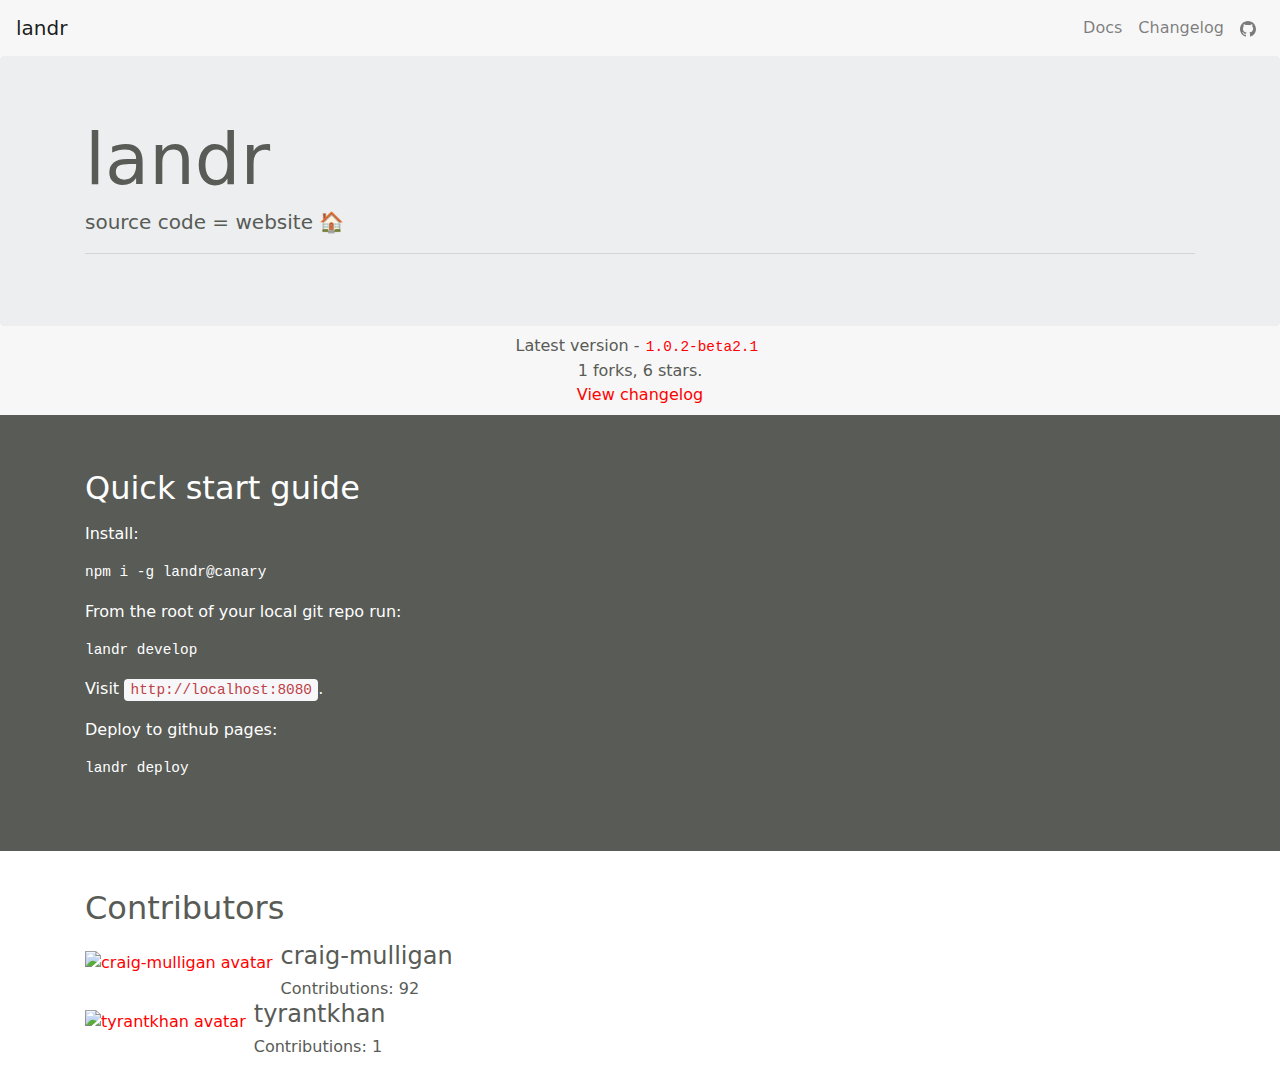
==== commit 3d659ab1: "Deployed by landr 🏠" ====
--- a/index.html
+++ b/index.html
@@ -1,2 +1,62 @@
 <!DOCTYPE html>
-<html lang="en"><head><meta charset="utf-8"/><meta http-equiv="X-UA-Compatible" content="IE=edge"/><meta name="viewport" content="width=device-width, initial-scale=1.0"/></head><body><div id="___gatsby"></div><script src="/commons.js"></script></body></html>+ <html><head><meta charset="utf-8"/><meta http-equiv="x-ua-compatible" content="ie=edge"/><meta name="viewport" content="width=device-width, initial-scale=1, shrink-to-fit=no"/><link rel="preload" href="/component---users-gaudi-work-landr-packages-gatsby-plugin-landr-www-layouts-index-js-aa24cb3735a211d7e0e2.js" as="script"/><link rel="preload" href="/component---users-gaudi-work-landr-packages-gatsby-plugin-landr-www-pages-index-js-2f13eb4a038c64fc08ad.js" as="script"/><link rel="preload" href="/path---index-0381b402a783b3d3bba6.js" as="script"/><link rel="preload" href="/app-0fcac3972b61c6662d41.js" as="script"/><link rel="preload" href="/commons-c742ba35abe6e6de7b80.js" as="script"/><script id="webpack-manifest">
+            //<![CDATA[
+            window.webpackManifest = {"15178676390636814000":"app-0fcac3972b61c6662d41.js","17820611853138387000":"component---users-gaudi-work-landr-packages-gatsby-plugin-landr-www-templates-docs-js-91be174890be1aa43781.js","5527529386960343000":"component---users-gaudi-work-landr-packages-gatsby-plugin-landr-www-pages-changelog-js-1acb71455c912e01f74e.js","16672170583965837000":"component---users-gaudi-work-landr-packages-gatsby-plugin-landr-www-pages-index-js-2f13eb4a038c64fc08ad.js","3954140758598355500":"path----7b61475c1f0db89ef90d.js","8589468927338865000":"path---docs-dd1ce29d2dd66b37f66a.js","3015978525832329700":"path---docs-how-it-works-c622427e03e6210f005b.js","14563933201992745000":"path---changelog-a670ea59e84419116579.js","9347362237655822000":"path---index-0381b402a783b3d3bba6.js","2442039017586507000":"component---users-gaudi-work-landr-packages-gatsby-plugin-landr-www-layouts-docs-js-16a59db2998a6331d775.js","6628547091953441000":"component---users-gaudi-work-landr-packages-gatsby-plugin-landr-www-layouts-index-js-aa24cb3735a211d7e0e2.js"}
+            //]]>
+            </script><style type="text/css">
+    .anchor {
+      float: left;
+      padding-right: 4px;
+      margin-left: -20px;
+    }
+    h1 .anchor svg,
+    h2 .anchor svg,
+    h3 .anchor svg,
+    h4 .anchor svg,
+    h5 .anchor svg,
+    h6 .anchor svg {
+      visibility: hidden;
+    }
+    h1:hover .anchor svg,
+    h2:hover .anchor svg,
+    h3:hover .anchor svg,
+    h4:hover .anchor svg,
+    h5:hover .anchor svg,
+    h6:hover .anchor svg {
+      visibility: visible;
+    }
+  </style><script>
+    document.addEventListener("DOMContentLoaded", function(event) {
+      var hash = location.hash.replace('#', '')
+      if (hash !== '') {
+        var element = document.getElementById(hash)
+        if (element) {
+          var offset = element.offsetTop
+          // Wait for the browser to finish rendering before scrolling.
+          setTimeout((function() {
+            window.scrollTo(0, offset - 0)
+          }), 0)
+        }
+      }
+    })
+  </script><script>
+  !function(e,t,r){function n(){for(;d[0]&&"loaded"==d[0][f];)c=d.shift(),c[o]=!i.parentNode.insertBefore(c,i)}for(var s,a,c,d=[],i=e.scripts[0],o="onreadystatechange",f="readyState";s=r.shift();)a=e.createElement(t),"async"in i?(a.async=!1,e.head.appendChild(a)):i[f]?(d.push(a),a[o]=n):e.write("<"+t+' src="'+s+'" defer></'+t+">"),a.src=s}(document,"script",[
+  "/commons-c742ba35abe6e6de7b80.js","/app-0fcac3972b61c6662d41.js","/path---index-0381b402a783b3d3bba6.js","/component---users-gaudi-work-landr-packages-gatsby-plugin-landr-www-pages-index-js-2f13eb4a038c64fc08ad.js","/component---users-gaudi-work-landr-packages-gatsby-plugin-landr-www-layouts-index-js-aa24cb3735a211d7e0e2.js"
+])
+  </script><style id="gatsby-inlined-css">/*!
+ * Bootstrap v4.0.0-alpha.6 (https://getbootstrap.com)
+ * Copyright 2011-2017 The Bootstrap Authors
+ * Copyright 2011-2017 Twitter, Inc.
+ * Licensed under MIT (https://github.com/twbs/bootstrap/blob/master/LICENSE)
+ */
+/*! normalize.css v5.0.0 | MIT License | github.com/necolas/normalize.css */html{font-family:sans-serif;line-height:1.15;-ms-text-size-adjust:100%;-webkit-text-size-adjust:100%}body{margin:0}article,aside,footer,header,nav,section{display:block}h1{font-size:2em;margin:.67em 0}figcaption,figure,main{display:block}figure{margin:1em 40px}hr{box-sizing:content-box;height:0;overflow:visible}pre{font-family:monospace,monospace;font-size:1em}a{background-color:transparent;-webkit-text-decoration-skip:objects}a:active,a:hover{outline-width:0}abbr[title]{border-bottom:none;text-decoration:underline;text-decoration:underline dotted}b,strong{font-weight:inherit;font-weight:bolder}code,kbd,samp{font-family:monospace,monospace;font-size:1em}dfn{font-style:italic}mark{background-color:#ff0;color:#000}small{font-size:80%}sub,sup{font-size:75%;line-height:0;position:relative;vertical-align:baseline}sub{bottom:-.25em}sup{top:-.5em}audio,video{display:inline-block}audio:not([controls]){display:none;height:0}img{border-style:none}svg:not(:root){overflow:hidden}button,input,optgroup,select,textarea{font-family:sans-serif;font-size:100%;line-height:1.15;margin:0}button,input{overflow:visible}button,select{text-transform:none}[type=reset],[type=submit],button,html [type=button]{-webkit-appearance:button}[type=button]::-moz-focus-inner,[type=reset]::-moz-focus-inner,[type=submit]::-moz-focus-inner,button::-moz-focus-inner{border-style:none;padding:0}[type=button]:-moz-focusring,[type=reset]:-moz-focusring,[type=submit]:-moz-focusring,button:-moz-focusring{outline:1px dotted ButtonText}fieldset{border:1px solid silver;margin:0 2px;padding:.35em .625em .75em}legend{box-sizing:border-box;color:inherit;display:table;max-width:100%;white-space:normal}progress{display:inline-block;vertical-align:baseline}textarea{overflow:auto}[type=checkbox],[type=radio]{box-sizing:border-box;padding:0}[type=number]::-webkit-inner-spin-button,[type=number]::-webkit-outer-spin-button{height:auto}[type=search]{-webkit-appearance:textfield;outline-offset:-2px}[type=search]::-webkit-search-cancel-button,[type=search]::-webkit-search-decoration{-webkit-appearance:none}::-webkit-file-upload-button{-webkit-appearance:button;font:inherit}details,menu{display:block}summary{display:list-item}canvas{display:inline-block}[hidden],template{display:none}@media print{*,:after,:before,blockquote:first-letter,blockquote:first-line,div:first-letter,div:first-line,li:first-letter,li:first-line,p:first-letter,p:first-line{text-shadow:none!important;box-shadow:none!important}a,a:visited{text-decoration:underline}abbr[title]:after{content:" (" attr(title) ")"}pre{white-space:pre-wrap!important}blockquote,pre{border:1px solid #999;page-break-inside:avoid}thead{display:table-header-group}img,tr{page-break-inside:avoid}h2,h3,p{orphans:3;widows:3}h2,h3{page-break-after:avoid}.navbar{display:none}.badge{border:1px solid #000}.table{border-collapse:collapse!important}.table td,.table th{background-color:#fff!important}.table-bordered td,.table-bordered th{border:1px solid #ddd!important}}html{box-sizing:border-box}*,:after,:before{box-sizing:inherit}@-ms-viewport{width:device-width}html{-ms-overflow-style:scrollbar;-webkit-tap-highlight-color:transparent}body{font-family:-apple-system,system-ui,BlinkMacSystemFont,Segoe UI,Roboto,Oxygen,Ubuntu,Cantarell,Fira Sans,Droid Sans,Helvetica Neue,Arial,sans-serif;font-size:16px;font-size:1rem;font-weight:400;line-height:1.5;color:#585b56;background-color:#fff}[tabindex="-1"]:focus{outline:none!important}h1,h2,h3,h4,h5,h6{margin-top:0;margin-bottom:8px;margin-bottom:.5rem}p{margin-top:0;margin-bottom:16px;margin-bottom:1rem}abbr[data-original-title],abbr[title]{cursor:help}address{font-style:normal;line-height:inherit}address,dl,ol,ul{margin-bottom:16px;margin-bottom:1rem}dl,ol,ul{margin-top:0}ol ol,ol ul,ul ol,ul ul{margin-bottom:0}dt{font-weight:700}dd{margin-bottom:8px;margin-bottom:.5rem;margin-left:0}blockquote{margin:0 0 16px;margin:0 0 1rem}a{color:red;text-decoration:none}a:focus,a:hover{color:#b30000;text-decoration:underline}a:not([href]):not([tabindex]),a:not([href]):not([tabindex]):focus,a:not([href]):not([tabindex]):hover{color:inherit;text-decoration:none}a:not([href]):not([tabindex]):focus{outline:0}pre{overflow:auto}figure{margin:0 0 16px;margin:0 0 1rem}img{vertical-align:middle}[role=button]{cursor:pointer}[role=button],a,area,button,input,label,select,summary,textarea{-ms-touch-action:manipulation;touch-action:manipulation}table{border-collapse:collapse;background-color:transparent}caption{padding-top:12px;padding-top:.75rem;padding-bottom:12px;padding-bottom:.75rem;color:#636c72;caption-side:bottom}caption,th{text-align:left}label{display:inline-block;margin-bottom:8px;margin-bottom:.5rem}button:focus{outline:1px dotted;outline:5px auto -webkit-focus-ring-color}button,input,select,textarea{line-height:inherit}input[type=checkbox]:disabled,input[type=radio]:disabled{cursor:not-allowed}input[type=date],input[type=datetime-local],input[type=month],input[type=time]{-webkit-appearance:listbox}textarea{resize:vertical}fieldset{min-width:0;padding:0;margin:0;border:0}legend{display:block;width:100%;padding:0;margin-bottom:8px;margin-bottom:.5rem;font-size:24px;font-size:1.5rem;line-height:inherit}input[type=search]{-webkit-appearance:none}output{display:inline-block}[hidden]{display:none!important}.h1,.h2,.h3,.h4,.h5,.h6,h1,h2,h3,h4,h5,h6{margin-bottom:8px;margin-bottom:.5rem;font-family:inherit;font-weight:500;line-height:1.1;color:inherit}.h1,h1{font-size:40px;font-size:2.5rem}.h2,h2{font-size:32px;font-size:2rem}.h3,h3{font-size:28px;font-size:1.75rem}.h4,h4{font-size:24px;font-size:1.5rem}.h5,h5{font-size:20px;font-size:1.25rem}.h6,h6{font-size:16px;font-size:1rem}.lead{font-size:20px;font-size:1.25rem;font-weight:300}.display-1{font-size:96px;font-size:6rem}.display-1,.display-2{font-weight:300;line-height:1.1}.display-2{font-size:88px;font-size:5.5rem}.display-3{font-size:72px;font-size:4.5rem}.display-3,.display-4{font-weight:300;line-height:1.1}.display-4{font-size:56px;font-size:3.5rem}hr{margin-top:16px;margin-top:1rem;margin-bottom:16px;margin-bottom:1rem;border:0;border-top:1px solid rgba(0,0,0,.1)}.small,small{font-size:80%;font-weight:400}.mark,mark{padding:.2em;background-color:#fcf8e3}.list-inline,.list-unstyled{padding-left:0;list-style:none}.list-inline-item{display:inline-block}.list-inline-item:not(:last-child){margin-right:5px}.initialism{font-size:90%;text-transform:uppercase}.blockquote{padding:8px 16px;padding:.5rem 1rem;margin-bottom:16px;margin-bottom:1rem;font-size:20px;font-size:1.25rem;border-left:4px solid #eceeef;border-left:.25rem solid #eceeef}.blockquote-footer{display:block;font-size:80%;color:#636c72}.blockquote-footer:before{content:"\2014   \A0"}.blockquote-reverse{padding-right:16px;padding-right:1rem;padding-left:0;text-align:right;border-right:4px solid #eceeef;border-right:.25rem solid #eceeef;border-left:0}.blockquote-reverse .blockquote-footer:before{content:""}.blockquote-reverse .blockquote-footer:after{content:"\A0   \2014"}.img-fluid,.img-thumbnail{max-width:100%;height:auto}.img-thumbnail{padding:4px;padding:.25rem;background-color:#fff;border:1px solid #ddd;border-radius:.25rem;transition:all .2s ease-in-out}.figure{display:inline-block}.figure-img{margin-bottom:8px;margin-bottom:.5rem;line-height:1}.figure-caption{font-size:90%;color:#636c72}code,kbd,pre,samp{font-family:Menlo,Monaco,Consolas,Liberation Mono,Courier New,monospace}code{padding:3.2px 6.4px;padding:.2rem .4rem;font-size:90%;color:#bd4147;background-color:#f7f7f9;border-radius:.25rem}a>code{padding:0;color:inherit;background-color:inherit}kbd{padding:3.2px 6.4px;padding:.2rem .4rem;font-size:90%;color:#fff;background-color:#585b56;border-radius:.2rem}kbd kbd{padding:0;font-size:100%;font-weight:700}pre{display:block;margin-top:0;margin-bottom:16px;margin-bottom:1rem;font-size:90%;color:#585b56}pre code{padding:0;font-size:inherit;color:inherit;background-color:transparent;border-radius:0}.pre-scrollable{max-height:340px;overflow-y:scroll}.container{position:relative;margin-left:auto;margin-right:auto;padding-right:15px;padding-left:15px}@media (min-width:576px){.container{padding-right:15px;padding-left:15px}}@media (min-width:768px){.container{padding-right:15px;padding-left:15px}}@media (min-width:992px){.container{padding-right:15px;padding-left:15px}}@media (min-width:1200px){.container{padding-right:15px;padding-left:15px}}@media (min-width:576px){.container{width:540px;max-width:100%}}@media (min-width:768px){.container{width:720px;max-width:100%}}@media (min-width:992px){.container{width:960px;max-width:100%}}@media (min-width:1200px){.container{width:1140px;max-width:100%}}.container-fluid{position:relative;margin-left:auto;margin-right:auto;padding-right:15px;padding-left:15px}@media (min-width:576px){.container-fluid{padding-right:15px;padding-left:15px}}@media (min-width:768px){.container-fluid{padding-right:15px;padding-left:15px}}@media (min-width:992px){.container-fluid{padding-right:15px;padding-left:15px}}@media (min-width:1200px){.container-fluid{padding-right:15px;padding-left:15px}}.row{display:-webkit-box;display:-ms-flexbox;display:flex;-ms-flex-wrap:wrap;flex-wrap:wrap;margin-right:-15px;margin-left:-15px}@media (min-width:576px){.row{margin-right:-15px;margin-left:-15px}}@media (min-width:768px){.row{margin-right:-15px;margin-left:-15px}}@media (min-width:992px){.row{margin-right:-15px;margin-left:-15px}}@media (min-width:1200px){.row{margin-right:-15px;margin-left:-15px}}.no-gutters{margin-right:0;margin-left:0}.no-gutters>.col,.no-gutters>[class*=col-]{padding-right:0;padding-left:0}.col,.col-1,.col-2,.col-3,.col-4,.col-5,.col-6,.col-7,.col-8,.col-9,.col-10,.col-11,.col-12,.col-lg,.col-lg-1,.col-lg-2,.col-lg-3,.col-lg-4,.col-lg-5,.col-lg-6,.col-lg-7,.col-lg-8,.col-lg-9,.col-lg-10,.col-lg-11,.col-lg-12,.col-md,.col-md-1,.col-md-2,.col-md-3,.col-md-4,.col-md-5,.col-md-6,.col-md-7,.col-md-8,.col-md-9,.col-md-10,.col-md-11,.col-md-12,.col-sm,.col-sm-1,.col-sm-2,.col-sm-3,.col-sm-4,.col-sm-5,.col-sm-6,.col-sm-7,.col-sm-8,.col-sm-9,.col-sm-10,.col-sm-11,.col-sm-12,.col-xl,.col-xl-1,.col-xl-2,.col-xl-3,.col-xl-4,.col-xl-5,.col-xl-6,.col-xl-7,.col-xl-8,.col-xl-9,.col-xl-10,.col-xl-11,.col-xl-12{position:relative;width:100%;min-height:1px;padding-right:15px;padding-left:15px}@media (min-width:576px){.col,.col-1,.col-2,.col-3,.col-4,.col-5,.col-6,.col-7,.col-8,.col-9,.col-10,.col-11,.col-12,.col-lg,.col-lg-1,.col-lg-2,.col-lg-3,.col-lg-4,.col-lg-5,.col-lg-6,.col-lg-7,.col-lg-8,.col-lg-9,.col-lg-10,.col-lg-11,.col-lg-12,.col-md,.col-md-1,.col-md-2,.col-md-3,.col-md-4,.col-md-5,.col-md-6,.col-md-7,.col-md-8,.col-md-9,.col-md-10,.col-md-11,.col-md-12,.col-sm,.col-sm-1,.col-sm-2,.col-sm-3,.col-sm-4,.col-sm-5,.col-sm-6,.col-sm-7,.col-sm-8,.col-sm-9,.col-sm-10,.col-sm-11,.col-sm-12,.col-xl,.col-xl-1,.col-xl-2,.col-xl-3,.col-xl-4,.col-xl-5,.col-xl-6,.col-xl-7,.col-xl-8,.col-xl-9,.col-xl-10,.col-xl-11,.col-xl-12{padding-right:15px;padding-left:15px}}@media (min-width:768px){.col,.col-1,.col-2,.col-3,.col-4,.col-5,.col-6,.col-7,.col-8,.col-9,.col-10,.col-11,.col-12,.col-lg,.col-lg-1,.col-lg-2,.col-lg-3,.col-lg-4,.col-lg-5,.col-lg-6,.col-lg-7,.col-lg-8,.col-lg-9,.col-lg-10,.col-lg-11,.col-lg-12,.col-md,.col-md-1,.col-md-2,.col-md-3,.col-md-4,.col-md-5,.col-md-6,.col-md-7,.col-md-8,.col-md-9,.col-md-10,.col-md-11,.col-md-12,.col-sm,.col-sm-1,.col-sm-2,.col-sm-3,.col-sm-4,.col-sm-5,.col-sm-6,.col-sm-7,.col-sm-8,.col-sm-9,.col-sm-10,.col-sm-11,.col-sm-12,.col-xl,.col-xl-1,.col-xl-2,.col-xl-3,.col-xl-4,.col-xl-5,.col-xl-6,.col-xl-7,.col-xl-8,.col-xl-9,.col-xl-10,.col-xl-11,.col-xl-12{padding-right:15px;padding-left:15px}}@media (min-width:992px){.col,.col-1,.col-2,.col-3,.col-4,.col-5,.col-6,.col-7,.col-8,.col-9,.col-10,.col-11,.col-12,.col-lg,.col-lg-1,.col-lg-2,.col-lg-3,.col-lg-4,.col-lg-5,.col-lg-6,.col-lg-7,.col-lg-8,.col-lg-9,.col-lg-10,.col-lg-11,.col-lg-12,.col-md,.col-md-1,.col-md-2,.col-md-3,.col-md-4,.col-md-5,.col-md-6,.col-md-7,.col-md-8,.col-md-9,.col-md-10,.col-md-11,.col-md-12,.col-sm,.col-sm-1,.col-sm-2,.col-sm-3,.col-sm-4,.col-sm-5,.col-sm-6,.col-sm-7,.col-sm-8,.col-sm-9,.col-sm-10,.col-sm-11,.col-sm-12,.col-xl,.col-xl-1,.col-xl-2,.col-xl-3,.col-xl-4,.col-xl-5,.col-xl-6,.col-xl-7,.col-xl-8,.col-xl-9,.col-xl-10,.col-xl-11,.col-xl-12{padding-right:15px;padding-left:15px}}@media (min-width:1200px){.col,.col-1,.col-2,.col-3,.col-4,.col-5,.col-6,.col-7,.col-8,.col-9,.col-10,.col-11,.col-12,.col-lg,.col-lg-1,.col-lg-2,.col-lg-3,.col-lg-4,.col-lg-5,.col-lg-6,.col-lg-7,.col-lg-8,.col-lg-9,.col-lg-10,.col-lg-11,.col-lg-12,.col-md,.col-md-1,.col-md-2,.col-md-3,.col-md-4,.col-md-5,.col-md-6,.col-md-7,.col-md-8,.col-md-9,.col-md-10,.col-md-11,.col-md-12,.col-sm,.col-sm-1,.col-sm-2,.col-sm-3,.col-sm-4,.col-sm-5,.col-sm-6,.col-sm-7,.col-sm-8,.col-sm-9,.col-sm-10,.col-sm-11,.col-sm-12,.col-xl,.col-xl-1,.col-xl-2,.col-xl-3,.col-xl-4,.col-xl-5,.col-xl-6,.col-xl-7,.col-xl-8,.col-xl-9,.col-xl-10,.col-xl-11,.col-xl-12{padding-right:15px;padding-left:15px}}.col{-ms-flex-preferred-size:0;flex-basis:0;-webkit-box-flex:1;-ms-flex-positive:1;flex-grow:1;max-width:100%}.col-auto{-ms-flex:0 0 auto;flex:0 0 auto;width:auto}.col-1,.col-auto{-webkit-box-flex:0}.col-1{-ms-flex:0 0 8.33333%;flex:0 0 8.33333%;max-width:8.33333%}.col-2{-ms-flex:0 0 16.66667%;flex:0 0 16.66667%;max-width:16.66667%}.col-2,.col-3{-webkit-box-flex:0}.col-3{-ms-flex:0 0 25%;flex:0 0 25%;max-width:25%}.col-4{-ms-flex:0 0 33.33333%;flex:0 0 33.33333%;max-width:33.33333%}.col-4,.col-5{-webkit-box-flex:0}.col-5{-ms-flex:0 0 41.66667%;flex:0 0 41.66667%;max-width:41.66667%}.col-6{-ms-flex:0 0 50%;flex:0 0 50%;max-width:50%}.col-6,.col-7{-webkit-box-flex:0}.col-7{-ms-flex:0 0 58.33333%;flex:0 0 58.33333%;max-width:58.33333%}.col-8{-ms-flex:0 0 66.66667%;flex:0 0 66.66667%;max-width:66.66667%}.col-8,.col-9{-webkit-box-flex:0}.col-9{-ms-flex:0 0 75%;flex:0 0 75%;max-width:75%}.col-10{-ms-flex:0 0 83.33333%;flex:0 0 83.33333%;max-width:83.33333%}.col-10,.col-11{-webkit-box-flex:0}.col-11{-ms-flex:0 0 91.66667%;flex:0 0 91.66667%;max-width:91.66667%}.col-12{-webkit-box-flex:0;-ms-flex:0 0 100%;flex:0 0 100%;max-width:100%}.pull-0{right:auto}.pull-1{right:8.33333%}.pull-2{right:16.66667%}.pull-3{right:25%}.pull-4{right:33.33333%}.pull-5{right:41.66667%}.pull-6{right:50%}.pull-7{right:58.33333%}.pull-8{right:66.66667%}.pull-9{right:75%}.pull-10{right:83.33333%}.pull-11{right:91.66667%}.pull-12{right:100%}.push-0{left:auto}.push-1{left:8.33333%}.push-2{left:16.66667%}.push-3{left:25%}.push-4{left:33.33333%}.push-5{left:41.66667%}.push-6{left:50%}.push-7{left:58.33333%}.push-8{left:66.66667%}.push-9{left:75%}.push-10{left:83.33333%}.push-11{left:91.66667%}.push-12{left:100%}.offset-1{margin-left:8.33333%}.offset-2{margin-left:16.66667%}.offset-3{margin-left:25%}.offset-4{margin-left:33.33333%}.offset-5{margin-left:41.66667%}.offset-6{margin-left:50%}.offset-7{margin-left:58.33333%}.offset-8{margin-left:66.66667%}.offset-9{margin-left:75%}.offset-10{margin-left:83.33333%}.offset-11{margin-left:91.66667%}@media (min-width:576px){.col-sm{-ms-flex-preferred-size:0;flex-basis:0;-webkit-box-flex:1;-ms-flex-positive:1;flex-grow:1;max-width:100%}.col-sm-auto{-webkit-box-flex:0;-ms-flex:0 0 auto;flex:0 0 auto;width:auto}.col-sm-1{-webkit-box-flex:0;-ms-flex:0 0 8.33333%;flex:0 0 8.33333%;max-width:8.33333%}.col-sm-2{-webkit-box-flex:0;-ms-flex:0 0 16.66667%;flex:0 0 16.66667%;max-width:16.66667%}.col-sm-3{-webkit-box-flex:0;-ms-flex:0 0 25%;flex:0 0 25%;max-width:25%}.col-sm-4{-webkit-box-flex:0;-ms-flex:0 0 33.33333%;flex:0 0 33.33333%;max-width:33.33333%}.col-sm-5{-webkit-box-flex:0;-ms-flex:0 0 41.66667%;flex:0 0 41.66667%;max-width:41.66667%}.col-sm-6{-webkit-box-flex:0;-ms-flex:0 0 50%;flex:0 0 50%;max-width:50%}.col-sm-7{-webkit-box-flex:0;-ms-flex:0 0 58.33333%;flex:0 0 58.33333%;max-width:58.33333%}.col-sm-8{-webkit-box-flex:0;-ms-flex:0 0 66.66667%;flex:0 0 66.66667%;max-width:66.66667%}.col-sm-9{-webkit-box-flex:0;-ms-flex:0 0 75%;flex:0 0 75%;max-width:75%}.col-sm-10{-webkit-box-flex:0;-ms-flex:0 0 83.33333%;flex:0 0 83.33333%;max-width:83.33333%}.col-sm-11{-webkit-box-flex:0;-ms-flex:0 0 91.66667%;flex:0 0 91.66667%;max-width:91.66667%}.col-sm-12{-webkit-box-flex:0;-ms-flex:0 0 100%;flex:0 0 100%;max-width:100%}.pull-sm-0{right:auto}.pull-sm-1{right:8.33333%}.pull-sm-2{right:16.66667%}.pull-sm-3{right:25%}.pull-sm-4{right:33.33333%}.pull-sm-5{right:41.66667%}.pull-sm-6{right:50%}.pull-sm-7{right:58.33333%}.pull-sm-8{right:66.66667%}.pull-sm-9{right:75%}.pull-sm-10{right:83.33333%}.pull-sm-11{right:91.66667%}.pull-sm-12{right:100%}.push-sm-0{left:auto}.push-sm-1{left:8.33333%}.push-sm-2{left:16.66667%}.push-sm-3{left:25%}.push-sm-4{left:33.33333%}.push-sm-5{left:41.66667%}.push-sm-6{left:50%}.push-sm-7{left:58.33333%}.push-sm-8{left:66.66667%}.push-sm-9{left:75%}.push-sm-10{left:83.33333%}.push-sm-11{left:91.66667%}.push-sm-12{left:100%}.offset-sm-0{margin-left:0}.offset-sm-1{margin-left:8.33333%}.offset-sm-2{margin-left:16.66667%}.offset-sm-3{margin-left:25%}.offset-sm-4{margin-left:33.33333%}.offset-sm-5{margin-left:41.66667%}.offset-sm-6{margin-left:50%}.offset-sm-7{margin-left:58.33333%}.offset-sm-8{margin-left:66.66667%}.offset-sm-9{margin-left:75%}.offset-sm-10{margin-left:83.33333%}.offset-sm-11{margin-left:91.66667%}}@media (min-width:768px){.col-md{-ms-flex-preferred-size:0;flex-basis:0;-webkit-box-flex:1;-ms-flex-positive:1;flex-grow:1;max-width:100%}.col-md-auto{-webkit-box-flex:0;-ms-flex:0 0 auto;flex:0 0 auto;width:auto}.col-md-1{-webkit-box-flex:0;-ms-flex:0 0 8.33333%;flex:0 0 8.33333%;max-width:8.33333%}.col-md-2{-webkit-box-flex:0;-ms-flex:0 0 16.66667%;flex:0 0 16.66667%;max-width:16.66667%}.col-md-3{-webkit-box-flex:0;-ms-flex:0 0 25%;flex:0 0 25%;max-width:25%}.col-md-4{-webkit-box-flex:0;-ms-flex:0 0 33.33333%;flex:0 0 33.33333%;max-width:33.33333%}.col-md-5{-webkit-box-flex:0;-ms-flex:0 0 41.66667%;flex:0 0 41.66667%;max-width:41.66667%}.col-md-6{-webkit-box-flex:0;-ms-flex:0 0 50%;flex:0 0 50%;max-width:50%}.col-md-7{-webkit-box-flex:0;-ms-flex:0 0 58.33333%;flex:0 0 58.33333%;max-width:58.33333%}.col-md-8{-webkit-box-flex:0;-ms-flex:0 0 66.66667%;flex:0 0 66.66667%;max-width:66.66667%}.col-md-9{-webkit-box-flex:0;-ms-flex:0 0 75%;flex:0 0 75%;max-width:75%}.col-md-10{-webkit-box-flex:0;-ms-flex:0 0 83.33333%;flex:0 0 83.33333%;max-width:83.33333%}.col-md-11{-webkit-box-flex:0;-ms-flex:0 0 91.66667%;flex:0 0 91.66667%;max-width:91.66667%}.col-md-12{-webkit-box-flex:0;-ms-flex:0 0 100%;flex:0 0 100%;max-width:100%}.pull-md-0{right:auto}.pull-md-1{right:8.33333%}.pull-md-2{right:16.66667%}.pull-md-3{right:25%}.pull-md-4{right:33.33333%}.pull-md-5{right:41.66667%}.pull-md-6{right:50%}.pull-md-7{right:58.33333%}.pull-md-8{right:66.66667%}.pull-md-9{right:75%}.pull-md-10{right:83.33333%}.pull-md-11{right:91.66667%}.pull-md-12{right:100%}.push-md-0{left:auto}.push-md-1{left:8.33333%}.push-md-2{left:16.66667%}.push-md-3{left:25%}.push-md-4{left:33.33333%}.push-md-5{left:41.66667%}.push-md-6{left:50%}.push-md-7{left:58.33333%}.push-md-8{left:66.66667%}.push-md-9{left:75%}.push-md-10{left:83.33333%}.push-md-11{left:91.66667%}.push-md-12{left:100%}.offset-md-0{margin-left:0}.offset-md-1{margin-left:8.33333%}.offset-md-2{margin-left:16.66667%}.offset-md-3{margin-left:25%}.offset-md-4{margin-left:33.33333%}.offset-md-5{margin-left:41.66667%}.offset-md-6{margin-left:50%}.offset-md-7{margin-left:58.33333%}.offset-md-8{margin-left:66.66667%}.offset-md-9{margin-left:75%}.offset-md-10{margin-left:83.33333%}.offset-md-11{margin-left:91.66667%}}@media (min-width:992px){.col-lg{-ms-flex-preferred-size:0;flex-basis:0;-webkit-box-flex:1;-ms-flex-positive:1;flex-grow:1;max-width:100%}.col-lg-auto{-webkit-box-flex:0;-ms-flex:0 0 auto;flex:0 0 auto;width:auto}.col-lg-1{-webkit-box-flex:0;-ms-flex:0 0 8.33333%;flex:0 0 8.33333%;max-width:8.33333%}.col-lg-2{-webkit-box-flex:0;-ms-flex:0 0 16.66667%;flex:0 0 16.66667%;max-width:16.66667%}.col-lg-3{-webkit-box-flex:0;-ms-flex:0 0 25%;flex:0 0 25%;max-width:25%}.col-lg-4{-webkit-box-flex:0;-ms-flex:0 0 33.33333%;flex:0 0 33.33333%;max-width:33.33333%}.col-lg-5{-webkit-box-flex:0;-ms-flex:0 0 41.66667%;flex:0 0 41.66667%;max-width:41.66667%}.col-lg-6{-webkit-box-flex:0;-ms-flex:0 0 50%;flex:0 0 50%;max-width:50%}.col-lg-7{-webkit-box-flex:0;-ms-flex:0 0 58.33333%;flex:0 0 58.33333%;max-width:58.33333%}.col-lg-8{-webkit-box-flex:0;-ms-flex:0 0 66.66667%;flex:0 0 66.66667%;max-width:66.66667%}.col-lg-9{-webkit-box-flex:0;-ms-flex:0 0 75%;flex:0 0 75%;max-width:75%}.col-lg-10{-webkit-box-flex:0;-ms-flex:0 0 83.33333%;flex:0 0 83.33333%;max-width:83.33333%}.col-lg-11{-webkit-box-flex:0;-ms-flex:0 0 91.66667%;flex:0 0 91.66667%;max-width:91.66667%}.col-lg-12{-webkit-box-flex:0;-ms-flex:0 0 100%;flex:0 0 100%;max-width:100%}.pull-lg-0{right:auto}.pull-lg-1{right:8.33333%}.pull-lg-2{right:16.66667%}.pull-lg-3{right:25%}.pull-lg-4{right:33.33333%}.pull-lg-5{right:41.66667%}.pull-lg-6{right:50%}.pull-lg-7{right:58.33333%}.pull-lg-8{right:66.66667%}.pull-lg-9{right:75%}.pull-lg-10{right:83.33333%}.pull-lg-11{right:91.66667%}.pull-lg-12{right:100%}.push-lg-0{left:auto}.push-lg-1{left:8.33333%}.push-lg-2{left:16.66667%}.push-lg-3{left:25%}.push-lg-4{left:33.33333%}.push-lg-5{left:41.66667%}.push-lg-6{left:50%}.push-lg-7{left:58.33333%}.push-lg-8{left:66.66667%}.push-lg-9{left:75%}.push-lg-10{left:83.33333%}.push-lg-11{left:91.66667%}.push-lg-12{left:100%}.offset-lg-0{margin-left:0}.offset-lg-1{margin-left:8.33333%}.offset-lg-2{margin-left:16.66667%}.offset-lg-3{margin-left:25%}.offset-lg-4{margin-left:33.33333%}.offset-lg-5{margin-left:41.66667%}.offset-lg-6{margin-left:50%}.offset-lg-7{margin-left:58.33333%}.offset-lg-8{margin-left:66.66667%}.offset-lg-9{margin-left:75%}.offset-lg-10{margin-left:83.33333%}.offset-lg-11{margin-left:91.66667%}}@media (min-width:1200px){.col-xl{-ms-flex-preferred-size:0;flex-basis:0;-webkit-box-flex:1;-ms-flex-positive:1;flex-grow:1;max-width:100%}.col-xl-auto{-webkit-box-flex:0;-ms-flex:0 0 auto;flex:0 0 auto;width:auto}.col-xl-1{-webkit-box-flex:0;-ms-flex:0 0 8.33333%;flex:0 0 8.33333%;max-width:8.33333%}.col-xl-2{-webkit-box-flex:0;-ms-flex:0 0 16.66667%;flex:0 0 16.66667%;max-width:16.66667%}.col-xl-3{-webkit-box-flex:0;-ms-flex:0 0 25%;flex:0 0 25%;max-width:25%}.col-xl-4{-webkit-box-flex:0;-ms-flex:0 0 33.33333%;flex:0 0 33.33333%;max-width:33.33333%}.col-xl-5{-webkit-box-flex:0;-ms-flex:0 0 41.66667%;flex:0 0 41.66667%;max-width:41.66667%}.col-xl-6{-webkit-box-flex:0;-ms-flex:0 0 50%;flex:0 0 50%;max-width:50%}.col-xl-7{-webkit-box-flex:0;-ms-flex:0 0 58.33333%;flex:0 0 58.33333%;max-width:58.33333%}.col-xl-8{-webkit-box-flex:0;-ms-flex:0 0 66.66667%;flex:0 0 66.66667%;max-width:66.66667%}.col-xl-9{-webkit-box-flex:0;-ms-flex:0 0 75%;flex:0 0 75%;max-width:75%}.col-xl-10{-webkit-box-flex:0;-ms-flex:0 0 83.33333%;flex:0 0 83.33333%;max-width:83.33333%}.col-xl-11{-webkit-box-flex:0;-ms-flex:0 0 91.66667%;flex:0 0 91.66667%;max-width:91.66667%}.col-xl-12{-webkit-box-flex:0;-ms-flex:0 0 100%;flex:0 0 100%;max-width:100%}.pull-xl-0{right:auto}.pull-xl-1{right:8.33333%}.pull-xl-2{right:16.66667%}.pull-xl-3{right:25%}.pull-xl-4{right:33.33333%}.pull-xl-5{right:41.66667%}.pull-xl-6{right:50%}.pull-xl-7{right:58.33333%}.pull-xl-8{right:66.66667%}.pull-xl-9{right:75%}.pull-xl-10{right:83.33333%}.pull-xl-11{right:91.66667%}.pull-xl-12{right:100%}.push-xl-0{left:auto}.push-xl-1{left:8.33333%}.push-xl-2{left:16.66667%}.push-xl-3{left:25%}.push-xl-4{left:33.33333%}.push-xl-5{left:41.66667%}.push-xl-6{left:50%}.push-xl-7{left:58.33333%}.push-xl-8{left:66.66667%}.push-xl-9{left:75%}.push-xl-10{left:83.33333%}.push-xl-11{left:91.66667%}.push-xl-12{left:100%}.offset-xl-0{margin-left:0}.offset-xl-1{margin-left:8.33333%}.offset-xl-2{margin-left:16.66667%}.offset-xl-3{margin-left:25%}.offset-xl-4{margin-left:33.33333%}.offset-xl-5{margin-left:41.66667%}.offset-xl-6{margin-left:50%}.offset-xl-7{margin-left:58.33333%}.offset-xl-8{margin-left:66.66667%}.offset-xl-9{margin-left:75%}.offset-xl-10{margin-left:83.33333%}.offset-xl-11{margin-left:91.66667%}}.table{width:100%;max-width:100%;margin-bottom:16px;margin-bottom:1rem}.table td,.table th{padding:12px;padding:.75rem;vertical-align:top;border-top:1px solid #eceeef}.table thead th{vertical-align:bottom;border-bottom:2px solid #eceeef}.table tbody+tbody{border-top:2px solid #eceeef}.table .table{background-color:#fff}.table-sm td,.table-sm th{padding:4.8px;padding:.3rem}.table-bordered,.table-bordered td,.table-bordered th{border:1px solid #eceeef}.table-bordered thead td,.table-bordered thead th{border-bottom-width:2px}.table-striped tbody tr:nth-of-type(odd){background-color:rgba(0,0,0,.05)}.table-active,.table-active>td,.table-active>th,.table-hover .table-active:hover,.table-hover .table-active:hover>td,.table-hover .table-active:hover>th,.table-hover tbody tr:hover{background-color:rgba(0,0,0,.075)}.table-success,.table-success>td,.table-success>th{background-color:#dff0d8}.table-hover .table-success:hover,.table-hover .table-success:hover>td,.table-hover .table-success:hover>th{background-color:#d0e9c6}.table-info,.table-info>td,.table-info>th{background-color:#d9edf7}.table-hover .table-info:hover,.table-hover .table-info:hover>td,.table-hover .table-info:hover>th{background-color:#c4e3f3}.table-warning,.table-warning>td,.table-warning>th{background-color:#fcf8e3}.table-hover .table-warning:hover,.table-hover .table-warning:hover>td,.table-hover .table-warning:hover>th{background-color:#faf2cc}.table-danger,.table-danger>td,.table-danger>th{background-color:#f2dede}.table-hover .table-danger:hover,.table-hover .table-danger:hover>td,.table-hover .table-danger:hover>th{background-color:#ebcccc}.thead-inverse th{color:#fff;background-color:#585b56}.thead-default th{color:#464a4c;background-color:#eceeef}.table-inverse{color:#fff;background-color:#585b56}.table-inverse td,.table-inverse th,.table-inverse thead th{border-color:#fff}.table-inverse.table-bordered{border:0}.table-responsive{display:block;width:100%;overflow-x:auto;-ms-overflow-style:-ms-autohiding-scrollbar}.table-responsive.table-bordered{border:0}.form-control{display:block;width:100%;padding:8px 12px;padding:.5rem .75rem;font-size:16px;font-size:1rem;line-height:1.25;color:#464a4c;background-color:#fff;background-image:none;background-clip:padding-box;border:1px solid rgba(0,0,0,.15);border-radius:.25rem;transition:border-color .15s ease-in-out,box-shadow .15s ease-in-out}.form-control::-ms-expand{background-color:transparent;border:0}.form-control:focus{color:#464a4c;background-color:#fff;border-color:#ff8080;outline:none}.form-control::-webkit-input-placeholder{color:#636c72;opacity:1}.form-control:-ms-input-placeholder{color:#636c72;opacity:1}.form-control::placeholder{color:#636c72;opacity:1}.form-control:disabled,.form-control[readonly]{background-color:#eceeef;opacity:1}.form-control:disabled{cursor:not-allowed}select.form-control:not([size]):not([multiple]){height:calc(2.25rem + 2px)}select.form-control:focus::-ms-value{color:#464a4c;background-color:#fff}.form-control-file,.form-control-range{display:block}.col-form-label{padding-top:calc(.5rem - 1px * 2);padding-bottom:calc(.5rem - 1px * 2);margin-bottom:0}.col-form-label-lg{padding-top:calc(.75rem - 1px * 2);padding-bottom:calc(.75rem - 1px * 2);font-size:20px;font-size:1.25rem}.col-form-label-sm{padding-top:calc(.25rem - 1px * 2);padding-bottom:calc(.25rem - 1px * 2);font-size:14px;font-size:.875rem}.col-form-legend{font-size:16px;font-size:1rem}.col-form-legend,.form-control-static{padding-top:8px;padding-top:.5rem;padding-bottom:8px;padding-bottom:.5rem;margin-bottom:0}.form-control-static{line-height:1.25;border:solid transparent;border-width:1px 0}.form-control-static.form-control-lg,.form-control-static.form-control-sm,.input-group-lg>.form-control-static.form-control,.input-group-lg>.form-control-static.input-group-addon,.input-group-lg>.input-group-btn>.form-control-static.btn,.input-group-sm>.form-control-static.form-control,.input-group-sm>.form-control-static.input-group-addon,.input-group-sm>.input-group-btn>.form-control-static.btn{padding-right:0;padding-left:0}.form-control-sm,.input-group-sm>.form-control,.input-group-sm>.input-group-addon,.input-group-sm>.input-group-btn>.btn{padding:4px 8px;padding:.25rem .5rem;font-size:14px;font-size:.875rem;border-radius:.2rem}.input-group-sm>.input-group-btn>select.btn:not([size]):not([multiple]),.input-group-sm>select.form-control:not([size]):not([multiple]),.input-group-sm>select.input-group-addon:not([size]):not([multiple]),select.form-control-sm:not([size]):not([multiple]){height:29px;height:1.8125rem}.form-control-lg,.input-group-lg>.form-control,.input-group-lg>.input-group-addon,.input-group-lg>.input-group-btn>.btn{padding:12px 24px;padding:.75rem 1.5rem;font-size:20px;font-size:1.25rem;border-radius:.2rem}.input-group-lg>.input-group-btn>select.btn:not([size]):not([multiple]),.input-group-lg>select.form-control:not([size]):not([multiple]),.input-group-lg>select.input-group-addon:not([size]):not([multiple]),select.form-control-lg:not([size]):not([multiple]){height:50.666px;height:3.16667rem}.form-group{margin-bottom:16px;margin-bottom:1rem}.form-text{display:block;margin-top:4px;margin-top:.25rem}.form-check{position:relative;display:block;margin-bottom:8px;margin-bottom:.5rem}.form-check.disabled .form-check-label{color:#636c72;cursor:not-allowed}.form-check-label{padding-left:20px;padding-left:1.25rem;margin-bottom:0;cursor:pointer}.form-check-input{position:absolute;margin-top:4px;margin-top:.25rem;margin-left:-20px;margin-left:-1.25rem}.form-check-input:only-child{position:static}.form-check-inline{display:inline-block}.form-check-inline .form-check-label{vertical-align:middle}.form-check-inline+.form-check-inline{margin-left:12px;margin-left:.75rem}.form-control-feedback{margin-top:4px;margin-top:.25rem}.form-control-danger,.form-control-success,.form-control-warning{padding-right:36px;padding-right:2.25rem;background-repeat:no-repeat;background-position:center right 9px;background-position:center right .5625rem;background-size:1.125rem 1.125rem}.has-success .col-form-label,.has-success .custom-control,.has-success .form-check-label,.has-success .form-control-feedback,.has-success .form-control-label{color:#5cb85c}.has-success .form-control{border-color:#5cb85c}.has-success .input-group-addon{color:#5cb85c;border-color:#5cb85c;background-color:#eaf6ea}.has-success .form-control-success{background-image:url("data:image/svg+xml;charset=utf8,%3Csvg xmlns='http://www.w3.org/2000/svg' viewBox='0 0 8 8'%3E%3Cpath fill='%235cb85c' d='M2.3 6.73L.6 4.53c-.4-1.04.46-1.4 1.1-.8l1.1 1.4 3.4-3.8c.6-.63 1.6-.27 1.2.7l-4 4.6c-.43.5-.8.4-1.1.1z'/%3E%3C/svg%3E")}.has-warning .col-form-label,.has-warning .custom-control,.has-warning .form-check-label,.has-warning .form-control-feedback,.has-warning .form-control-label{color:#f0ad4e}.has-warning .form-control{border-color:#f0ad4e}.has-warning .input-group-addon{color:#f0ad4e;border-color:#f0ad4e;background-color:#fff}.has-warning .form-control-warning{background-image:url("data:image/svg+xml;charset=utf8,%3Csvg xmlns='http://www.w3.org/2000/svg' viewBox='0 0 8 8'%3E%3Cpath fill='%23f0ad4e' d='M4.4 5.324h-.8v-2.46h.8zm0 1.42h-.8V5.89h.8zM3.76.63L.04 7.075c-.115.2.016.425.26.426h7.397c.242 0 .372-.226.258-.426C6.726 4.924 5.47 2.79 4.253.63c-.113-.174-.39-.174-.494 0z'/%3E%3C/svg%3E")}.has-danger .col-form-label,.has-danger .custom-control,.has-danger .form-check-label,.has-danger .form-control-feedback,.has-danger .form-control-label{color:#d9534f}.has-danger .form-control{border-color:#d9534f}.has-danger .input-group-addon{color:#d9534f;border-color:#d9534f;background-color:#fdf7f7}.has-danger .form-control-danger{background-image:url("data:image/svg+xml;charset=utf8,%3Csvg xmlns='http://www.w3.org/2000/svg' fill='%23d9534f' viewBox='-2 -2 7 7'%3E%3Cpath stroke='%23d9534f' d='M0 0l3 3m0-3L0 3'/%3E%3Ccircle r='.5'/%3E%3Ccircle cx='3' r='.5'/%3E%3Ccircle cy='3' r='.5'/%3E%3Ccircle cx='3' cy='3' r='.5'/%3E%3C/svg%3E")}.form-inline{display:-webkit-box;display:-ms-flexbox;display:flex;-webkit-box-orient:horizontal;-webkit-box-direction:normal;-ms-flex-flow:row wrap;flex-flow:row wrap;-webkit-box-align:center;-ms-flex-align:center;align-items:center}.form-inline .form-check{width:100%}@media (min-width:576px){.form-inline label{-ms-flex-align:center;-webkit-box-pack:center;-ms-flex-pack:center;justify-content:center}.form-inline .form-group,.form-inline label{display:-webkit-box;display:-ms-flexbox;display:flex;-webkit-box-align:center;align-items:center;margin-bottom:0}.form-inline .form-group{-webkit-box-flex:0;-ms-flex:0 0 auto;flex:0 0 auto;-webkit-box-orient:horizontal;-webkit-box-direction:normal;-ms-flex-flow:row wrap;flex-flow:row wrap;-ms-flex-align:center}.form-inline .form-control{display:inline-block;width:auto;vertical-align:middle}.form-inline .form-control-static{display:inline-block}.form-inline .input-group{width:auto}.form-inline .form-control-label{margin-bottom:0;vertical-align:middle}.form-inline .form-check{display:-webkit-box;display:-ms-flexbox;display:flex;-webkit-box-align:center;-ms-flex-align:center;align-items:center;-webkit-box-pack:center;-ms-flex-pack:center;justify-content:center;width:auto;margin-top:0;margin-bottom:0}.form-inline .form-check-label{padding-left:0}.form-inline .form-check-input{position:relative;margin-top:0;margin-right:.25rem;margin-left:0}.form-inline .custom-control{display:-webkit-box;display:-ms-flexbox;display:flex;-webkit-box-align:center;-ms-flex-align:center;align-items:center;-webkit-box-pack:center;-ms-flex-pack:center;justify-content:center;padding-left:0}.form-inline .custom-control-indicator{position:static;display:inline-block;margin-right:.25rem;vertical-align:text-bottom}.form-inline .has-feedback .form-control-feedback{top:0}}.btn{display:inline-block;font-weight:400;line-height:1.25;text-align:center;white-space:nowrap;vertical-align:middle;-webkit-user-select:none;-moz-user-select:none;-ms-user-select:none;user-select:none;border:1px solid transparent;padding:8px 16px;padding:.5rem 1rem;font-size:16px;font-size:1rem;border-radius:.25rem;transition:all .2s ease-in-out}.btn:focus,.btn:hover{text-decoration:none}.btn.focus,.btn:focus{outline:0;box-shadow:0 0 0 2px rgba(255,0,0,.25)}.btn.disabled,.btn:disabled{cursor:not-allowed;opacity:.65}.btn.active,.btn:active{background-image:none}a.btn.disabled,fieldset[disabled] a.btn{pointer-events:none}.btn-primary{color:#fff;background-color:red;border-color:red}.btn-primary:hover{color:#fff;background-color:#c00;border-color:#c20000}.btn-primary.focus,.btn-primary:focus{box-shadow:0 0 0 2px rgba(255,0,0,.5)}.btn-primary.disabled,.btn-primary:disabled{background-color:red;border-color:red}.btn-primary.active,.btn-primary:active,.show>.btn-primary.dropdown-toggle{color:#fff;background-color:#c00;background-image:none;border-color:#c20000}.btn-secondary{color:#585b56;background-color:#fff;border-color:#ccc}.btn-secondary:hover{color:#585b56;background-color:#e6e6e6;border-color:#adadad}.btn-secondary.focus,.btn-secondary:focus{box-shadow:0 0 0 2px hsla(0,0%,80%,.5)}.btn-secondary.disabled,.btn-secondary:disabled{background-color:#fff;border-color:#ccc}.btn-secondary.active,.btn-secondary:active,.show>.btn-secondary.dropdown-toggle{color:#585b56;background-color:#e6e6e6;background-image:none;border-color:#adadad}.btn-info{color:#fff;background-color:#5bc0de;border-color:#5bc0de}.btn-info:hover{color:#fff;background-color:#31b0d5;border-color:#2aabd2}.btn-info.focus,.btn-info:focus{box-shadow:0 0 0 2px rgba(91,192,222,.5)}.btn-info.disabled,.btn-info:disabled{background-color:#5bc0de;border-color:#5bc0de}.btn-info.active,.btn-info:active,.show>.btn-info.dropdown-toggle{color:#fff;background-color:#31b0d5;background-image:none;border-color:#2aabd2}.btn-success{color:#fff;background-color:#5cb85c;border-color:#5cb85c}.btn-success:hover{color:#fff;background-color:#449d44;border-color:#419641}.btn-success.focus,.btn-success:focus{box-shadow:0 0 0 2px rgba(92,184,92,.5)}.btn-success.disabled,.btn-success:disabled{background-color:#5cb85c;border-color:#5cb85c}.btn-success.active,.btn-success:active,.show>.btn-success.dropdown-toggle{color:#fff;background-color:#449d44;background-image:none;border-color:#419641}.btn-warning{color:#fff;background-color:#f0ad4e;border-color:#f0ad4e}.btn-warning:hover{color:#fff;background-color:#ec971f;border-color:#eb9316}.btn-warning.focus,.btn-warning:focus{box-shadow:0 0 0 2px rgba(240,173,78,.5)}.btn-warning.disabled,.btn-warning:disabled{background-color:#f0ad4e;border-color:#f0ad4e}.btn-warning.active,.btn-warning:active,.show>.btn-warning.dropdown-toggle{color:#fff;background-color:#ec971f;background-image:none;border-color:#eb9316}.btn-danger{color:#fff;background-color:#d9534f;border-color:#d9534f}.btn-danger:hover{color:#fff;background-color:#c9302c;border-color:#c12e2a}.btn-danger.focus,.btn-danger:focus{box-shadow:0 0 0 2px rgba(217,83,79,.5)}.btn-danger.disabled,.btn-danger:disabled{background-color:#d9534f;border-color:#d9534f}.btn-danger.active,.btn-danger:active,.show>.btn-danger.dropdown-toggle{color:#fff;background-color:#c9302c;background-image:none;border-color:#c12e2a}.btn-outline-primary{color:red;background-image:none;background-color:transparent;border-color:red}.btn-outline-primary:hover{color:#fff;background-color:red;border-color:red}.btn-outline-primary.focus,.btn-outline-primary:focus{box-shadow:0 0 0 2px rgba(255,0,0,.5)}.btn-outline-primary.disabled,.btn-outline-primary:disabled{color:red;background-color:transparent}.btn-outline-primary.active,.btn-outline-primary:active,.show>.btn-outline-primary.dropdown-toggle{color:#fff;background-color:red;border-color:red}.btn-outline-secondary{color:#ccc;background-image:none;background-color:transparent;border-color:#ccc}.btn-outline-secondary:hover{color:#fff;background-color:#ccc;border-color:#ccc}.btn-outline-secondary.focus,.btn-outline-secondary:focus{box-shadow:0 0 0 2px hsla(0,0%,80%,.5)}.btn-outline-secondary.disabled,.btn-outline-secondary:disabled{color:#ccc;background-color:transparent}.btn-outline-secondary.active,.btn-outline-secondary:active,.show>.btn-outline-secondary.dropdown-toggle{color:#fff;background-color:#ccc;border-color:#ccc}.btn-outline-info{color:#5bc0de;background-image:none;background-color:transparent;border-color:#5bc0de}.btn-outline-info:hover{color:#fff;background-color:#5bc0de;border-color:#5bc0de}.btn-outline-info.focus,.btn-outline-info:focus{box-shadow:0 0 0 2px rgba(91,192,222,.5)}.btn-outline-info.disabled,.btn-outline-info:disabled{color:#5bc0de;background-color:transparent}.btn-outline-info.active,.btn-outline-info:active,.show>.btn-outline-info.dropdown-toggle{color:#fff;background-color:#5bc0de;border-color:#5bc0de}.btn-outline-success{color:#5cb85c;background-image:none;background-color:transparent;border-color:#5cb85c}.btn-outline-success:hover{color:#fff;background-color:#5cb85c;border-color:#5cb85c}.btn-outline-success.focus,.btn-outline-success:focus{box-shadow:0 0 0 2px rgba(92,184,92,.5)}.btn-outline-success.disabled,.btn-outline-success:disabled{color:#5cb85c;background-color:transparent}.btn-outline-success.active,.btn-outline-success:active,.show>.btn-outline-success.dropdown-toggle{color:#fff;background-color:#5cb85c;border-color:#5cb85c}.btn-outline-warning{color:#f0ad4e;background-image:none;background-color:transparent;border-color:#f0ad4e}.btn-outline-warning:hover{color:#fff;background-color:#f0ad4e;border-color:#f0ad4e}.btn-outline-warning.focus,.btn-outline-warning:focus{box-shadow:0 0 0 2px rgba(240,173,78,.5)}.btn-outline-warning.disabled,.btn-outline-warning:disabled{color:#f0ad4e;background-color:transparent}.btn-outline-warning.active,.btn-outline-warning:active,.show>.btn-outline-warning.dropdown-toggle{color:#fff;background-color:#f0ad4e;border-color:#f0ad4e}.btn-outline-danger{color:#d9534f;background-image:none;background-color:transparent;border-color:#d9534f}.btn-outline-danger:hover{color:#fff;background-color:#d9534f;border-color:#d9534f}.btn-outline-danger.focus,.btn-outline-danger:focus{box-shadow:0 0 0 2px rgba(217,83,79,.5)}.btn-outline-danger.disabled,.btn-outline-danger:disabled{color:#d9534f;background-color:transparent}.btn-outline-danger.active,.btn-outline-danger:active,.show>.btn-outline-danger.dropdown-toggle{color:#fff;background-color:#d9534f;border-color:#d9534f}.btn-link{font-weight:400;color:red;border-radius:0}.btn-link,.btn-link.active,.btn-link:active,.btn-link:disabled{background-color:transparent}.btn-link,.btn-link:active,.btn-link:focus,.btn-link:hover{border-color:transparent}.btn-link:focus,.btn-link:hover{color:#b30000;text-decoration:underline;background-color:transparent}.btn-link:disabled{color:#636c72}.btn-link:disabled:focus,.btn-link:disabled:hover{text-decoration:none}.btn-group-lg>.btn,.btn-lg{padding:12px 24px;padding:.75rem 1.5rem;font-size:20px;font-size:1.25rem;border-radius:.2rem}.btn-group-sm>.btn,.btn-sm{padding:4px 8px;padding:.25rem .5rem;font-size:14px;font-size:.875rem;border-radius:.2rem}.btn-block{display:block;width:100%}.btn-block+.btn-block{margin-top:8px;margin-top:.5rem}input[type=button].btn-block,input[type=reset].btn-block,input[type=submit].btn-block{width:100%}.fade{opacity:0;transition:opacity .15s linear}.fade.show{opacity:1}.collapse{display:none}.collapse.show{display:block}tr.collapse.show{display:table-row}tbody.collapse.show{display:table-row-group}.collapsing{height:0;overflow:hidden;transition:height .35s ease}.collapsing,.dropdown,.dropup{position:relative}.dropdown-toggle:after{display:inline-block;width:0;height:0;margin-left:.3em;vertical-align:middle;content:"";border-top:.3em solid;border-right:.3em solid transparent;border-left:.3em solid transparent}.dropdown-toggle:focus{outline:0}.dropup .dropdown-toggle:after{border-top:0;border-bottom:.3em solid}.dropdown-menu{position:absolute;top:100%;left:0;z-index:1000;display:none;float:left;min-width:160px;min-width:10rem;padding:8px 0;padding:.5rem 0;margin:2px 0 0;margin:.125rem 0 0;font-size:16px;font-size:1rem;color:#585b56;text-align:left;list-style:none;background-color:#fff;background-clip:padding-box;border:1px solid rgba(0,0,0,.15);border-radius:.25rem}.dropdown-divider{height:1px;margin:8px 0;margin:.5rem 0;overflow:hidden;background-color:#eceeef}.dropdown-item{display:block;width:100%;padding:3px 24px;padding:3px 1.5rem;clear:both;font-weight:400;color:#585b56;text-align:inherit;white-space:nowrap;background:none;border:0}.dropdown-item:focus,.dropdown-item:hover{color:#4b4e4a;text-decoration:none;background-color:#f7f7f9}.dropdown-item.active,.dropdown-item:active{color:#fff;text-decoration:none;background-color:red}.dropdown-item.disabled,.dropdown-item:disabled{color:#636c72;cursor:not-allowed;background-color:transparent}.show>.dropdown-menu{display:block}.show>a{outline:0}.dropdown-menu-right{right:0;left:auto}.dropdown-menu-left{right:auto;left:0}.dropdown-header{display:block;padding:8px 24px;padding:.5rem 1.5rem;margin-bottom:0;font-size:14px;font-size:.875rem;color:#636c72;white-space:nowrap}.dropdown-backdrop{position:fixed;top:0;right:0;bottom:0;left:0;z-index:990}.dropup .dropdown-menu{top:auto;bottom:100%;margin-bottom:2px;margin-bottom:.125rem}.btn-group,.btn-group-vertical{position:relative;display:-webkit-inline-box;display:-ms-inline-flexbox;display:inline-flex;vertical-align:middle}.btn-group-vertical>.btn,.btn-group>.btn{position:relative;-webkit-box-flex:0;-ms-flex:0 1 auto;flex:0 1 auto}.btn-group-vertical>.btn.active,.btn-group-vertical>.btn:active,.btn-group-vertical>.btn:focus,.btn-group-vertical>.btn:hover,.btn-group>.btn.active,.btn-group>.btn:active,.btn-group>.btn:focus,.btn-group>.btn:hover{z-index:2}.btn-group-vertical .btn+.btn,.btn-group-vertical .btn+.btn-group,.btn-group-vertical .btn-group+.btn,.btn-group-vertical .btn-group+.btn-group,.btn-group .btn+.btn,.btn-group .btn+.btn-group,.btn-group .btn-group+.btn,.btn-group .btn-group+.btn-group{margin-left:-1px}.btn-toolbar{display:-webkit-box;display:-ms-flexbox;display:flex;-webkit-box-pack:start;-ms-flex-pack:start;justify-content:flex-start}.btn-toolbar .input-group{width:auto}.btn-group>.btn:not(:first-child):not(:last-child):not(.dropdown-toggle){border-radius:0}.btn-group>.btn:first-child{margin-left:0}.btn-group>.btn:first-child:not(:last-child):not(.dropdown-toggle){border-bottom-right-radius:0;border-top-right-radius:0}.btn-group>.btn:last-child:not(:first-child),.btn-group>.dropdown-toggle:not(:first-child){border-bottom-left-radius:0;border-top-left-radius:0}.btn-group>.btn-group{float:left}.btn-group>.btn-group:not(:first-child):not(:last-child)>.btn{border-radius:0}.btn-group>.btn-group:first-child:not(:last-child)>.btn:last-child,.btn-group>.btn-group:first-child:not(:last-child)>.dropdown-toggle{border-bottom-right-radius:0;border-top-right-radius:0}.btn-group>.btn-group:last-child:not(:first-child)>.btn:first-child{border-bottom-left-radius:0;border-top-left-radius:0}.btn-group .dropdown-toggle:active,.btn-group.open .dropdown-toggle{outline:0}.btn+.dropdown-toggle-split{padding-right:12px;padding-right:.75rem;padding-left:12px;padding-left:.75rem}.btn+.dropdown-toggle-split:after{margin-left:0}.btn-group-sm>.btn+.dropdown-toggle-split,.btn-sm+.dropdown-toggle-split{padding-right:6px;padding-right:.375rem;padding-left:6px;padding-left:.375rem}.btn-group-lg>.btn+.dropdown-toggle-split,.btn-lg+.dropdown-toggle-split{padding-right:18px;padding-right:1.125rem;padding-left:18px;padding-left:1.125rem}.btn-group-vertical{display:-webkit-inline-box;display:-ms-inline-flexbox;display:inline-flex;-webkit-box-orient:vertical;-webkit-box-direction:normal;-ms-flex-direction:column;flex-direction:column;-webkit-box-align:start;-ms-flex-align:start;align-items:flex-start;-webkit-box-pack:center;-ms-flex-pack:center;justify-content:center}.btn-group-vertical .btn,.btn-group-vertical .btn-group{width:100%}.btn-group-vertical>.btn+.btn,.btn-group-vertical>.btn+.btn-group,.btn-group-vertical>.btn-group+.btn,.btn-group-vertical>.btn-group+.btn-group{margin-top:-1px;margin-left:0}.btn-group-vertical>.btn:not(:first-child):not(:last-child){border-radius:0}.btn-group-vertical>.btn:first-child:not(:last-child){border-bottom-right-radius:0;border-bottom-left-radius:0}.btn-group-vertical>.btn:last-child:not(:first-child){border-top-right-radius:0;border-top-left-radius:0}.btn-group-vertical>.btn-group:not(:first-child):not(:last-child)>.btn{border-radius:0}.btn-group-vertical>.btn-group:first-child:not(:last-child)>.btn:last-child,.btn-group-vertical>.btn-group:first-child:not(:last-child)>.dropdown-toggle{border-bottom-right-radius:0;border-bottom-left-radius:0}.btn-group-vertical>.btn-group:last-child:not(:first-child)>.btn:first-child{border-top-right-radius:0;border-top-left-radius:0}[data-toggle=buttons]>.btn-group>.btn input[type=checkbox],[data-toggle=buttons]>.btn-group>.btn input[type=radio],[data-toggle=buttons]>.btn input[type=checkbox],[data-toggle=buttons]>.btn input[type=radio]{position:absolute;clip:rect(0,0,0,0);pointer-events:none}.input-group{position:relative;display:-webkit-box;display:-ms-flexbox;display:flex;width:100%}.input-group .form-control{position:relative;z-index:2;-webkit-box-flex:1;-ms-flex:1 1 auto;flex:1 1 auto;width:1%;margin-bottom:0}.input-group .form-control:active,.input-group .form-control:focus,.input-group .form-control:hover{z-index:3}.input-group-addon,.input-group-btn,.input-group .form-control{display:-webkit-box;display:-ms-flexbox;display:flex;-webkit-box-orient:vertical;-webkit-box-direction:normal;-ms-flex-direction:column;flex-direction:column;-webkit-box-pack:center;-ms-flex-pack:center;justify-content:center}.input-group-addon:not(:first-child):not(:last-child),.input-group-btn:not(:first-child):not(:last-child),.input-group .form-control:not(:first-child):not(:last-child){border-radius:0}.input-group-addon,.input-group-btn{white-space:nowrap;vertical-align:middle}.input-group-addon{padding:8px 12px;padding:.5rem .75rem;margin-bottom:0;font-size:16px;font-size:1rem;font-weight:400;line-height:1.25;color:#464a4c;text-align:center;background-color:#eceeef;border:1px solid rgba(0,0,0,.15);border-radius:.25rem}.input-group-addon.form-control-sm,.input-group-sm>.input-group-addon,.input-group-sm>.input-group-btn>.input-group-addon.btn{padding:4px 8px;padding:.25rem .5rem;font-size:14px;font-size:.875rem;border-radius:.2rem}.input-group-addon.form-control-lg,.input-group-lg>.input-group-addon,.input-group-lg>.input-group-btn>.input-group-addon.btn{padding:12px 24px;padding:.75rem 1.5rem;font-size:20px;font-size:1.25rem;border-radius:.2rem}.input-group-addon input[type=checkbox],.input-group-addon input[type=radio]{margin-top:0}.input-group-addon:not(:last-child),.input-group-btn:not(:first-child)>.btn-group:not(:last-child)>.btn,.input-group-btn:not(:first-child)>.btn:not(:last-child):not(.dropdown-toggle),.input-group-btn:not(:last-child)>.btn,.input-group-btn:not(:last-child)>.btn-group>.btn,.input-group-btn:not(:last-child)>.dropdown-toggle,.input-group .form-control:not(:last-child){border-bottom-right-radius:0;border-top-right-radius:0}.input-group-addon:not(:last-child){border-right:0}.input-group-addon:not(:first-child),.input-group-btn:not(:first-child)>.btn,.input-group-btn:not(:first-child)>.btn-group>.btn,.input-group-btn:not(:first-child)>.dropdown-toggle,.input-group-btn:not(:last-child)>.btn-group:not(:first-child)>.btn,.input-group-btn:not(:last-child)>.btn:not(:first-child),.input-group .form-control:not(:first-child){border-bottom-left-radius:0;border-top-left-radius:0}.form-control+.input-group-addon:not(:first-child){border-left:0}.input-group-btn{position:relative;font-size:0;white-space:nowrap}.input-group-btn>.btn{position:relative;-webkit-box-flex:1;-ms-flex:1;flex:1}.input-group-btn>.btn+.btn{margin-left:-1px}.input-group-btn>.btn:active,.input-group-btn>.btn:focus,.input-group-btn>.btn:hover{z-index:3}.input-group-btn:not(:last-child)>.btn,.input-group-btn:not(:last-child)>.btn-group{margin-right:-1px}.input-group-btn:not(:first-child)>.btn,.input-group-btn:not(:first-child)>.btn-group{z-index:2;margin-left:-1px}.input-group-btn:not(:first-child)>.btn-group:active,.input-group-btn:not(:first-child)>.btn-group:focus,.input-group-btn:not(:first-child)>.btn-group:hover,.input-group-btn:not(:first-child)>.btn:active,.input-group-btn:not(:first-child)>.btn:focus,.input-group-btn:not(:first-child)>.btn:hover{z-index:3}.custom-control{position:relative;display:-webkit-inline-box;display:-ms-inline-flexbox;display:inline-flex;min-height:24px;min-height:1.5rem;padding-left:24px;padding-left:1.5rem;margin-right:16px;margin-right:1rem;cursor:pointer}.custom-control-input{position:absolute;z-index:-1;opacity:0}.custom-control-input:checked~.custom-control-indicator{color:#fff;background-color:red}.custom-control-input:focus~.custom-control-indicator{box-shadow:0 0 0 1px #fff,0 0 0 3px red}.custom-control-input:active~.custom-control-indicator{color:#fff;background-color:#ffb3b3}.custom-control-input:disabled~.custom-control-indicator{cursor:not-allowed;background-color:#eceeef}.custom-control-input:disabled~.custom-control-description{color:#636c72;cursor:not-allowed}.custom-control-indicator{position:absolute;top:4px;top:.25rem;left:0;display:block;width:16px;width:1rem;height:16px;height:1rem;pointer-events:none;-webkit-user-select:none;-moz-user-select:none;-ms-user-select:none;user-select:none;background-color:#ddd;background-repeat:no-repeat;background-position:50%;background-size:50% 50%}.custom-checkbox .custom-control-indicator{border-radius:.25rem}.custom-checkbox .custom-control-input:checked~.custom-control-indicator{background-image:url("data:image/svg+xml;charset=utf8,%3Csvg xmlns='http://www.w3.org/2000/svg' viewBox='0 0 8 8'%3E%3Cpath fill='%23fff' d='M6.564.75l-3.59 3.612-1.538-1.55L0 4.26 2.974 7.25 8 2.193z'/%3E%3C/svg%3E")}.custom-checkbox .custom-control-input:indeterminate~.custom-control-indicator{background-color:red;background-image:url("data:image/svg+xml;charset=utf8,%3Csvg xmlns='http://www.w3.org/2000/svg' viewBox='0 0 4 4'%3E%3Cpath stroke='%23fff' d='M0 2h4'/%3E%3C/svg%3E")}.custom-radio .custom-control-indicator{border-radius:50%}.custom-radio .custom-control-input:checked~.custom-control-indicator{background-image:url("data:image/svg+xml;charset=utf8,%3Csvg xmlns='http://www.w3.org/2000/svg' viewBox='-4 -4 8 8'%3E%3Ccircle r='3' fill='%23fff'/%3E%3C/svg%3E")}.custom-controls-stacked{display:-webkit-box;display:-ms-flexbox;display:flex;-webkit-box-orient:vertical;-webkit-box-direction:normal;-ms-flex-direction:column;flex-direction:column}.custom-controls-stacked .custom-control{margin-bottom:4px;margin-bottom:.25rem}.custom-controls-stacked .custom-control+.custom-control{margin-left:0}.custom-select{display:inline-block;max-width:100%;height:calc(2.25rem + 2px);padding:6px 28px 6px 12px;padding:.375rem 1.75rem .375rem .75rem;line-height:1.25;color:#464a4c;vertical-align:middle;background:#fff url("data:image/svg+xml;charset=utf8,%3Csvg xmlns='http://www.w3.org/2000/svg' viewBox='0 0 4 5'%3E%3Cpath fill='%23333' d='M2 0L0 2h4zm0 5L0 3h4z'/%3E%3C/svg%3E") no-repeat right 12px center;background:#fff url("data:image/svg+xml;charset=utf8,%3Csvg xmlns='http://www.w3.org/2000/svg' viewBox='0 0 4 5'%3E%3Cpath fill='%23333' d='M2 0L0 2h4zm0 5L0 3h4z'/%3E%3C/svg%3E") no-repeat right .75rem center;background-size:8px 10px;border:1px solid rgba(0,0,0,.15);border-radius:.25rem;-moz-appearance:none;-webkit-appearance:none}.custom-select:focus{border-color:#ff8080;outline:none}.custom-select:focus::-ms-value{color:#464a4c;background-color:#fff}.custom-select:disabled{color:#636c72;cursor:not-allowed;background-color:#eceeef}.custom-select::-ms-expand{opacity:0}.custom-select-sm{padding-top:6px;padding-top:.375rem;padding-bottom:6px;padding-bottom:.375rem;font-size:75%}.custom-file{position:relative;display:inline-block;margin-bottom:0;cursor:pointer}.custom-file,.custom-file-input{max-width:100%;height:40px;height:2.5rem}.custom-file-input{min-width:224px;min-width:14rem;margin:0;filter:alpha(opacity=0);opacity:0}.custom-file-control{position:absolute;top:0;right:0;left:0;z-index:5;height:40px;height:2.5rem;padding:8px 16px;padding:.5rem 1rem;line-height:1.5;color:#464a4c;pointer-events:none;-webkit-user-select:none;-moz-user-select:none;-ms-user-select:none;user-select:none;background-color:#fff;border:1px solid rgba(0,0,0,.15);border-radius:.25rem}.custom-file-control:lang(en):after{content:"Choose file..."}.custom-file-control:before{position:absolute;top:-1px;right:-1px;bottom:-1px;z-index:6;display:block;height:40px;height:2.5rem;padding:8px 16px;padding:.5rem 1rem;line-height:1.5;color:#464a4c;background-color:#eceeef;border:1px solid rgba(0,0,0,.15);border-radius:0 .25rem .25rem 0}.custom-file-control:lang(en):before{content:"Browse"}.nav{display:-webkit-box;display:-ms-flexbox;display:flex;padding-left:0;margin-bottom:0;list-style:none}.nav-link{display:block;padding:.5em 1em}.nav-link:focus,.nav-link:hover{text-decoration:none}.nav-link.disabled{color:#636c72;cursor:not-allowed}.nav-tabs{border-bottom:1px solid #ddd}.nav-tabs .nav-item{margin-bottom:-1px}.nav-tabs .nav-link{border:1px solid transparent;border-top-right-radius:4px;border-top-right-radius:.25rem;border-top-left-radius:4px;border-top-left-radius:.25rem}.nav-tabs .nav-link:focus,.nav-tabs .nav-link:hover{border-color:#eceeef #eceeef #ddd}.nav-tabs .nav-link.disabled{color:#636c72;background-color:transparent;border-color:transparent}.nav-tabs .nav-item.show .nav-link,.nav-tabs .nav-link.active{color:#464a4c;background-color:#fff;border-color:#ddd #ddd #fff}.nav-tabs .dropdown-menu{margin-top:-1px;border-top-right-radius:0;border-top-left-radius:0}.nav-pills .nav-link{border-radius:.25rem}.nav-pills .nav-item.show .nav-link,.nav-pills .nav-link.active{color:#fff;cursor:default;background-color:red}.nav-fill .nav-item{-webkit-box-flex:1;-ms-flex:1 1 auto;flex:1 1 auto;text-align:center}.nav-justified .nav-item{-webkit-box-flex:1;-ms-flex:1 1 100%;flex:1 1 100%;text-align:center}.tab-content>.tab-pane{display:none}.tab-content>.active{display:block}.navbar{position:relative;display:-webkit-box;display:-ms-flexbox;display:flex;-webkit-box-orient:vertical;-webkit-box-direction:normal;-ms-flex-direction:column;flex-direction:column;padding:8px 16px;padding:.5rem 1rem}.navbar-brand{display:inline-block;padding-top:4px;padding-top:.25rem;padding-bottom:4px;padding-bottom:.25rem;margin-right:16px;margin-right:1rem;font-size:20px;font-size:1.25rem;line-height:inherit;white-space:nowrap}.navbar-brand:focus,.navbar-brand:hover{text-decoration:none}.navbar-nav{display:-webkit-box;display:-ms-flexbox;display:flex;-webkit-box-orient:vertical;-webkit-box-direction:normal;-ms-flex-direction:column;flex-direction:column;padding-left:0;margin-bottom:0;list-style:none}.navbar-nav .nav-link{padding-right:0;padding-left:0}.navbar-text{display:inline-block;padding-top:6.8px;padding-top:.425rem;padding-bottom:6.8px;padding-bottom:.425rem}.navbar-toggler{-ms-flex-item-align:start;align-self:flex-start;padding:4px 12px;padding:.25rem .75rem;font-size:20px;font-size:1.25rem;line-height:1;background:transparent;border:1px solid transparent;border-radius:.25rem}.navbar-toggler:focus,.navbar-toggler:hover{text-decoration:none}.navbar-toggler-icon{display:inline-block;width:1.5em;height:1.5em;vertical-align:middle;content:"";background:no-repeat 50%;background-size:100% 100%}.navbar-toggler-left{position:absolute;left:16px;left:1rem}.navbar-toggler-right{position:absolute;right:16px;right:1rem}@media (max-width:575px){.navbar-toggleable .navbar-nav .dropdown-menu{position:static;float:none}.navbar-toggleable>.container{padding-right:0;padding-left:0}}@media (min-width:576px){.navbar-toggleable{-ms-flex-wrap:nowrap;flex-wrap:nowrap;-webkit-box-align:center;-ms-flex-align:center;align-items:center}.navbar-toggleable,.navbar-toggleable .navbar-nav{-webkit-box-orient:horizontal;-webkit-box-direction:normal;-ms-flex-direction:row;flex-direction:row}.navbar-toggleable .navbar-nav .nav-link{padding-right:.5rem;padding-left:.5rem}.navbar-toggleable>.container{display:-webkit-box;display:-ms-flexbox;display:flex;-ms-flex-wrap:nowrap;flex-wrap:nowrap;-webkit-box-align:center;-ms-flex-align:center;align-items:center}.navbar-toggleable .navbar-collapse{display:-webkit-box!important;display:-ms-flexbox!important;display:flex!important;width:100%}.navbar-toggleable .navbar-toggler{display:none}}@media (max-width:767px){.navbar-toggleable-sm .navbar-nav .dropdown-menu{position:static;float:none}.navbar-toggleable-sm>.container{padding-right:0;padding-left:0}}@media (min-width:768px){.navbar-toggleable-sm{-ms-flex-wrap:nowrap;flex-wrap:nowrap;-webkit-box-align:center;-ms-flex-align:center;align-items:center}.navbar-toggleable-sm,.navbar-toggleable-sm .navbar-nav{-webkit-box-orient:horizontal;-webkit-box-direction:normal;-ms-flex-direction:row;flex-direction:row}.navbar-toggleable-sm .navbar-nav .nav-link{padding-right:.5rem;padding-left:.5rem}.navbar-toggleable-sm>.container{display:-webkit-box;display:-ms-flexbox;display:flex;-ms-flex-wrap:nowrap;flex-wrap:nowrap;-webkit-box-align:center;-ms-flex-align:center;align-items:center}.navbar-toggleable-sm .navbar-collapse{display:-webkit-box!important;display:-ms-flexbox!important;display:flex!important;width:100%}.navbar-toggleable-sm .navbar-toggler{display:none}}@media (max-width:991px){.navbar-toggleable-md .navbar-nav .dropdown-menu{position:static;float:none}.navbar-toggleable-md>.container{padding-right:0;padding-left:0}}@media (min-width:992px){.navbar-toggleable-md{-ms-flex-wrap:nowrap;flex-wrap:nowrap;-webkit-box-align:center;-ms-flex-align:center;align-items:center}.navbar-toggleable-md,.navbar-toggleable-md .navbar-nav{-webkit-box-orient:horizontal;-webkit-box-direction:normal;-ms-flex-direction:row;flex-direction:row}.navbar-toggleable-md .navbar-nav .nav-link{padding-right:.5rem;padding-left:.5rem}.navbar-toggleable-md>.container{display:-webkit-box;display:-ms-flexbox;display:flex;-ms-flex-wrap:nowrap;flex-wrap:nowrap;-webkit-box-align:center;-ms-flex-align:center;align-items:center}.navbar-toggleable-md .navbar-collapse{display:-webkit-box!important;display:-ms-flexbox!important;display:flex!important;width:100%}.navbar-toggleable-md .navbar-toggler{display:none}}@media (max-width:1199px){.navbar-toggleable-lg .navbar-nav .dropdown-menu{position:static;float:none}.navbar-toggleable-lg>.container{padding-right:0;padding-left:0}}@media (min-width:1200px){.navbar-toggleable-lg{-ms-flex-wrap:nowrap;flex-wrap:nowrap;-webkit-box-align:center;-ms-flex-align:center;align-items:center}.navbar-toggleable-lg,.navbar-toggleable-lg .navbar-nav{-webkit-box-orient:horizontal;-webkit-box-direction:normal;-ms-flex-direction:row;flex-direction:row}.navbar-toggleable-lg .navbar-nav .nav-link{padding-right:.5rem;padding-left:.5rem}.navbar-toggleable-lg>.container{display:-webkit-box;display:-ms-flexbox;display:flex;-ms-flex-wrap:nowrap;flex-wrap:nowrap;-webkit-box-align:center;-ms-flex-align:center;align-items:center}.navbar-toggleable-lg .navbar-collapse{display:-webkit-box!important;display:-ms-flexbox!important;display:flex!important;width:100%}.navbar-toggleable-lg .navbar-toggler{display:none}}.navbar-toggleable-xl{-webkit-box-orient:horizontal;-webkit-box-direction:normal;-ms-flex-direction:row;flex-direction:row;-ms-flex-wrap:nowrap;flex-wrap:nowrap;-webkit-box-align:center;-ms-flex-align:center;align-items:center}.navbar-toggleable-xl .navbar-nav .dropdown-menu{position:static;float:none}.navbar-toggleable-xl>.container{padding-right:0;padding-left:0}.navbar-toggleable-xl .navbar-nav{-webkit-box-orient:horizontal;-webkit-box-direction:normal;-ms-flex-direction:row;flex-direction:row}.navbar-toggleable-xl .navbar-nav .nav-link{padding-right:8px;padding-right:.5rem;padding-left:8px;padding-left:.5rem}.navbar-toggleable-xl>.container{display:-webkit-box;display:-ms-flexbox;display:flex;-ms-flex-wrap:nowrap;flex-wrap:nowrap;-webkit-box-align:center;-ms-flex-align:center;align-items:center}.navbar-toggleable-xl .navbar-collapse{display:-webkit-box!important;display:-ms-flexbox!important;display:flex!important;width:100%}.navbar-toggleable-xl .navbar-toggler{display:none}.navbar-light .navbar-brand,.navbar-light .navbar-brand:focus,.navbar-light .navbar-brand:hover,.navbar-light .navbar-toggler,.navbar-light .navbar-toggler:focus,.navbar-light .navbar-toggler:hover{color:rgba(0,0,0,.9)}.navbar-light .navbar-nav .nav-link{color:rgba(0,0,0,.5)}.navbar-light .navbar-nav .nav-link:focus,.navbar-light .navbar-nav .nav-link:hover{color:rgba(0,0,0,.7)}.navbar-light .navbar-nav .nav-link.disabled{color:rgba(0,0,0,.3)}.navbar-light .navbar-nav .active>.nav-link,.navbar-light .navbar-nav .nav-link.active,.navbar-light .navbar-nav .nav-link.open,.navbar-light .navbar-nav .open>.nav-link{color:rgba(0,0,0,.9)}.navbar-light .navbar-toggler{border-color:rgba(0,0,0,.1)}.navbar-light .navbar-toggler-icon{background-image:url("data:image/svg+xml;charset=utf8,%3Csvg viewBox='0 0 32 32' xmlns='http://www.w3.org/2000/svg'%3E%3Cpath stroke='rgba(0, 0, 0, 0.5)' stroke-width='2' stroke-linecap='round' stroke-miterlimit='10' d='M4 8h24M4 16h24M4 24h24'/%3E%3C/svg%3E")}.navbar-light .navbar-text{color:rgba(0,0,0,.5)}.navbar-inverse .navbar-brand,.navbar-inverse .navbar-brand:focus,.navbar-inverse .navbar-brand:hover,.navbar-inverse .navbar-toggler,.navbar-inverse .navbar-toggler:focus,.navbar-inverse .navbar-toggler:hover{color:#fff}.navbar-inverse .navbar-nav .nav-link{color:hsla(0,0%,100%,.5)}.navbar-inverse .navbar-nav .nav-link:focus,.navbar-inverse .navbar-nav .nav-link:hover{color:hsla(0,0%,100%,.75)}.navbar-inverse .navbar-nav .nav-link.disabled{color:hsla(0,0%,100%,.25)}.navbar-inverse .navbar-nav .active>.nav-link,.navbar-inverse .navbar-nav .nav-link.active,.navbar-inverse .navbar-nav .nav-link.open,.navbar-inverse .navbar-nav .open>.nav-link{color:#fff}.navbar-inverse .navbar-toggler{border-color:hsla(0,0%,100%,.1)}.navbar-inverse .navbar-toggler-icon{background-image:url("data:image/svg+xml;charset=utf8,%3Csvg viewBox='0 0 32 32' xmlns='http://www.w3.org/2000/svg'%3E%3Cpath stroke='rgba(255, 255, 255, 0.5)' stroke-width='2' stroke-linecap='round' stroke-miterlimit='10' d='M4 8h24M4 16h24M4 24h24'/%3E%3C/svg%3E")}.navbar-inverse .navbar-text{color:hsla(0,0%,100%,.5)}.card{position:relative;display:-webkit-box;display:-ms-flexbox;display:flex;-webkit-box-orient:vertical;-webkit-box-direction:normal;-ms-flex-direction:column;flex-direction:column;background-color:#fff;border:1px solid rgba(0,0,0,.125);border-radius:.25rem}.card-block{-webkit-box-flex:1;-ms-flex:1 1 auto;flex:1 1 auto;padding:20px;padding:1.25rem}.card-title{margin-bottom:12px;margin-bottom:.75rem}.card-subtitle{margin-top:-6px;margin-top:-.375rem}.card-subtitle,.card-text:last-child{margin-bottom:0}.card-link:hover{text-decoration:none}.card-link+.card-link{margin-left:20px;margin-left:1.25rem}.card>.list-group:first-child .list-group-item:first-child{border-top-right-radius:4px;border-top-right-radius:.25rem;border-top-left-radius:4px;border-top-left-radius:.25rem}.card>.list-group:last-child .list-group-item:last-child{border-bottom-right-radius:4px;border-bottom-right-radius:.25rem;border-bottom-left-radius:4px;border-bottom-left-radius:.25rem}.card-header{padding:12px 20px;padding:.75rem 1.25rem;margin-bottom:0;background-color:#f7f7f9;border-bottom:1px solid rgba(0,0,0,.125)}.card-header:first-child{border-radius:calc(.25rem - 1px) calc(.25rem - 1px) 0 0}.card-footer{padding:12px 20px;padding:.75rem 1.25rem;background-color:#f7f7f9;border-top:1px solid rgba(0,0,0,.125)}.card-footer:last-child{border-radius:0 0 calc(.25rem - 1px) calc(.25rem - 1px)}.card-header-tabs{margin-bottom:-12px;margin-bottom:-.75rem;border-bottom:0}.card-header-pills,.card-header-tabs{margin-right:-10px;margin-right:-.625rem;margin-left:-10px;margin-left:-.625rem}.card-primary{background-color:red;border-color:red}.card-primary .card-footer,.card-primary .card-header{background-color:transparent}.card-success{background-color:#5cb85c;border-color:#5cb85c}.card-success .card-footer,.card-success .card-header{background-color:transparent}.card-info{background-color:#5bc0de;border-color:#5bc0de}.card-info .card-footer,.card-info .card-header{background-color:transparent}.card-warning{background-color:#f0ad4e;border-color:#f0ad4e}.card-warning .card-footer,.card-warning .card-header{background-color:transparent}.card-danger{background-color:#d9534f;border-color:#d9534f}.card-danger .card-footer,.card-danger .card-header,.card-outline-primary{background-color:transparent}.card-outline-primary{border-color:red}.card-outline-secondary{background-color:transparent;border-color:#ccc}.card-outline-info{background-color:transparent;border-color:#5bc0de}.card-outline-success{background-color:transparent;border-color:#5cb85c}.card-outline-warning{background-color:transparent;border-color:#f0ad4e}.card-outline-danger{background-color:transparent;border-color:#d9534f}.card-inverse{color:hsla(0,0%,100%,.65)}.card-inverse .card-footer,.card-inverse .card-header{background-color:transparent;border-color:hsla(0,0%,100%,.2)}.card-inverse .card-blockquote,.card-inverse .card-footer,.card-inverse .card-header,.card-inverse .card-title{color:#fff}.card-inverse .card-blockquote .blockquote-footer,.card-inverse .card-link,.card-inverse .card-subtitle,.card-inverse .card-text{color:hsla(0,0%,100%,.65)}.card-inverse .card-link:focus,.card-inverse .card-link:hover{color:#fff}.card-blockquote{padding:0;margin-bottom:0;border-left:0}.card-img{border-radius:calc(.25rem - 1px)}.card-img-overlay{position:absolute;top:0;right:0;bottom:0;left:0;padding:20px;padding:1.25rem}.card-img-top{border-top-right-radius:calc(.25rem - 1px);border-top-left-radius:calc(.25rem - 1px)}.card-img-bottom{border-bottom-right-radius:calc(.25rem - 1px);border-bottom-left-radius:calc(.25rem - 1px)}@media (min-width:576px){.card-deck{-webkit-box-orient:horizontal;-ms-flex-flow:row wrap;flex-flow:row wrap}.card-deck,.card-deck .card{display:-webkit-box;display:-ms-flexbox;display:flex;-webkit-box-direction:normal}.card-deck .card{-webkit-box-flex:1;-ms-flex:1 0 0px;flex:1 0 0;-webkit-box-orient:vertical;-ms-flex-direction:column;flex-direction:column}.card-deck .card:not(:first-child){margin-left:15px}.card-deck .card:not(:last-child){margin-right:15px}}@media (min-width:576px){.card-group{display:-webkit-box;display:-ms-flexbox;display:flex;-webkit-box-orient:horizontal;-webkit-box-direction:normal;-ms-flex-flow:row wrap;flex-flow:row wrap}.card-group .card{-webkit-box-flex:1;-ms-flex:1 0 0px;flex:1 0 0}.card-group .card+.card{margin-left:0;border-left:0}.card-group .card:first-child{border-bottom-right-radius:0;border-top-right-radius:0}.card-group .card:first-child .card-img-top{border-top-right-radius:0}.card-group .card:first-child .card-img-bottom{border-bottom-right-radius:0}.card-group .card:last-child{border-bottom-left-radius:0;border-top-left-radius:0}.card-group .card:last-child .card-img-top{border-top-left-radius:0}.card-group .card:last-child .card-img-bottom{border-bottom-left-radius:0}.card-group .card:not(:first-child):not(:last-child),.card-group .card:not(:first-child):not(:last-child) .card-img-bottom,.card-group .card:not(:first-child):not(:last-child) .card-img-top{border-radius:0}}@media (min-width:576px){.card-columns{-webkit-column-count:3;column-count:3;-webkit-column-gap:1.25rem;column-gap:1.25rem}.card-columns .card{display:inline-block;width:100%;margin-bottom:.75rem}}.breadcrumb{padding:12px 16px;padding:.75rem 1rem;margin-bottom:16px;margin-bottom:1rem;list-style:none;background-color:#eceeef;border-radius:.25rem}.breadcrumb:after{display:block;content:"";clear:both}.breadcrumb-item{float:left}.breadcrumb-item+.breadcrumb-item:before{display:inline-block;padding-right:8px;padding-right:.5rem;padding-left:8px;padding-left:.5rem;color:#636c72;content:"/"}.breadcrumb-item+.breadcrumb-item:hover:before{text-decoration:underline;text-decoration:none}.breadcrumb-item.active{color:#636c72}.pagination{display:-webkit-box;display:-ms-flexbox;display:flex;padding-left:0;list-style:none;border-radius:.25rem}.page-item:first-child .page-link{margin-left:0;border-bottom-left-radius:4px;border-bottom-left-radius:.25rem;border-top-left-radius:4px;border-top-left-radius:.25rem}.page-item:last-child .page-link{border-bottom-right-radius:4px;border-bottom-right-radius:.25rem;border-top-right-radius:4px;border-top-right-radius:.25rem}.page-item.active .page-link{z-index:2;color:#fff;background-color:red;border-color:red}.page-item.disabled .page-link{color:#636c72;pointer-events:none;cursor:not-allowed;background-color:#fff;border-color:#ddd}.page-link{position:relative;display:block;padding:8px 12px;padding:.5rem .75rem;margin-left:-1px;line-height:1.25;color:red;background-color:#fff;border:1px solid #ddd}.page-link:focus,.page-link:hover{color:#b30000;text-decoration:none;background-color:#eceeef;border-color:#ddd}.pagination-lg .page-link{padding:12px 24px;padding:.75rem 1.5rem;font-size:20px;font-size:1.25rem}.pagination-lg .page-item:first-child .page-link{border-bottom-left-radius:3.2px;border-bottom-left-radius:.2rem;border-top-left-radius:3.2px;border-top-left-radius:.2rem}.pagination-lg .page-item:last-child .page-link{border-bottom-right-radius:3.2px;border-bottom-right-radius:.2rem;border-top-right-radius:3.2px;border-top-right-radius:.2rem}.pagination-sm .page-link{padding:4px 8px;padding:.25rem .5rem;font-size:14px;font-size:.875rem}.pagination-sm .page-item:first-child .page-link{border-bottom-left-radius:3.2px;border-bottom-left-radius:.2rem;border-top-left-radius:3.2px;border-top-left-radius:.2rem}.pagination-sm .page-item:last-child .page-link{border-bottom-right-radius:3.2px;border-bottom-right-radius:.2rem;border-top-right-radius:3.2px;border-top-right-radius:.2rem}.badge{display:inline-block;padding:.25em .4em;font-size:75%;font-weight:700;line-height:1;color:#fff;text-align:center;white-space:nowrap;vertical-align:baseline;border-radius:.25rem}.badge:empty{display:none}.btn .badge{position:relative;top:-1px}a.badge:focus,a.badge:hover{color:#fff;text-decoration:none;cursor:pointer}.badge-pill{padding-right:.6em;padding-left:.6em;border-radius:10rem}.badge-default{background-color:#636c72}.badge-default[href]:focus,.badge-default[href]:hover{background-color:#4b5257}.badge-primary{background-color:red}.badge-primary[href]:focus,.badge-primary[href]:hover{background-color:#c00}.badge-success{background-color:#5cb85c}.badge-success[href]:focus,.badge-success[href]:hover{background-color:#449d44}.badge-info{background-color:#5bc0de}.badge-info[href]:focus,.badge-info[href]:hover{background-color:#31b0d5}.badge-warning{background-color:#f0ad4e}.badge-warning[href]:focus,.badge-warning[href]:hover{background-color:#ec971f}.badge-danger{background-color:#d9534f}.badge-danger[href]:focus,.badge-danger[href]:hover{background-color:#c9302c}.jumbotron{padding:32px 16px;padding:2rem 1rem;margin-bottom:32px;margin-bottom:2rem;background-color:#eceeef;border-radius:.2rem}@media (min-width:576px){.jumbotron{padding:4rem 2rem}}.jumbotron-hr{border-top-color:#d0d5d8}.jumbotron-fluid{padding-right:0;padding-left:0;border-radius:0}.alert{padding:12px 20px;padding:.75rem 1.25rem;margin-bottom:16px;margin-bottom:1rem;border:1px solid transparent;border-radius:.25rem}.alert-heading{color:inherit}.alert-link{font-weight:700}.alert-dismissible .close{position:relative;top:-12px;top:-.75rem;right:-20px;right:-1.25rem;padding:12px 20px;padding:.75rem 1.25rem;color:inherit}.alert-success{background-color:#dff0d8;border-color:#d0e9c6;color:#3c763d}.alert-success hr{border-top-color:#c1e2b3}.alert-success .alert-link{color:#2b542c}.alert-info{background-color:#d9edf7;border-color:#bcdff1;color:#31708f}.alert-info hr{border-top-color:#a6d5ec}.alert-info .alert-link{color:#245269}.alert-warning{background-color:#fcf8e3;border-color:#faf2cc;color:#8a6d3b}.alert-warning hr{border-top-color:#f7ecb5}.alert-warning .alert-link{color:#66512c}.alert-danger{background-color:#f2dede;border-color:#ebcccc;color:#a94442}.alert-danger hr{border-top-color:#e4b9b9}.alert-danger .alert-link{color:#843534}@-webkit-keyframes progress-bar-stripes{0%{background-position:1rem 0}to{background-position:0 0}}@keyframes progress-bar-stripes{0%{background-position:1rem 0}to{background-position:0 0}}.progress{display:-webkit-box;display:-ms-flexbox;display:flex;overflow:hidden;font-size:12px;font-size:.75rem;line-height:16px;line-height:1rem;text-align:center;background-color:#eceeef;border-radius:.25rem}.progress-bar{height:16px;height:1rem;color:#fff;background-color:red}.progress-bar-striped{background-image:linear-gradient(45deg,hsla(0,0%,100%,.15) 25%,transparent 0,transparent 50%,hsla(0,0%,100%,.15) 0,hsla(0,0%,100%,.15) 75%,transparent 0,transparent);background-size:1rem 1rem}.progress-bar-animated{-webkit-animation:progress-bar-stripes 1s linear infinite;animation:progress-bar-stripes 1s linear infinite}.media{display:-webkit-box;display:-ms-flexbox;display:flex;-webkit-box-align:start;-ms-flex-align:start;align-items:flex-start}.media-body{-webkit-box-flex:1;-ms-flex:1;flex:1}.list-group{display:-webkit-box;display:-ms-flexbox;display:flex;-webkit-box-orient:vertical;-webkit-box-direction:normal;-ms-flex-direction:column;flex-direction:column;padding-left:0;margin-bottom:0}.list-group-item-action{width:100%;color:#464a4c;text-align:inherit}.list-group-item-action .list-group-item-heading{color:#585b56}.list-group-item-action:focus,.list-group-item-action:hover{color:#464a4c;text-decoration:none;background-color:#f7f7f9}.list-group-item-action:active{color:#585b56;background-color:#eceeef}.list-group-item{position:relative;display:-webkit-box;display:-ms-flexbox;display:flex;-webkit-box-orient:horizontal;-webkit-box-direction:normal;-ms-flex-flow:row wrap;flex-flow:row wrap;-webkit-box-align:center;-ms-flex-align:center;align-items:center;padding:12px 20px;padding:.75rem 1.25rem;margin-bottom:-1px;background-color:#fff;border:1px solid rgba(0,0,0,.125)}.list-group-item:first-child{border-top-right-radius:4px;border-top-right-radius:.25rem;border-top-left-radius:4px;border-top-left-radius:.25rem}.list-group-item:last-child{margin-bottom:0;border-bottom-right-radius:4px;border-bottom-right-radius:.25rem;border-bottom-left-radius:4px;border-bottom-left-radius:.25rem}.list-group-item:focus,.list-group-item:hover{text-decoration:none}.list-group-item.disabled,.list-group-item:disabled{color:#636c72;cursor:not-allowed;background-color:#fff}.list-group-item.disabled .list-group-item-heading,.list-group-item:disabled .list-group-item-heading{color:inherit}.list-group-item.disabled .list-group-item-text,.list-group-item:disabled .list-group-item-text{color:#636c72}.list-group-item.active{z-index:2;color:#fff;background-color:red;border-color:red}.list-group-item.active .list-group-item-heading,.list-group-item.active .list-group-item-heading>.small,.list-group-item.active .list-group-item-heading>small{color:inherit}.list-group-item.active .list-group-item-text{color:#fff}.list-group-flush .list-group-item{border-right:0;border-left:0;border-radius:0}.list-group-flush:first-child .list-group-item:first-child{border-top:0}.list-group-flush:last-child .list-group-item:last-child{border-bottom:0}.list-group-item-success{color:#3c763d;background-color:#dff0d8}a.list-group-item-success,button.list-group-item-success{color:#3c763d}a.list-group-item-success .list-group-item-heading,button.list-group-item-success .list-group-item-heading{color:inherit}a.list-group-item-success:focus,a.list-group-item-success:hover,button.list-group-item-success:focus,button.list-group-item-success:hover{color:#3c763d;background-color:#d0e9c6}a.list-group-item-success.active,button.list-group-item-success.active{color:#fff;background-color:#3c763d;border-color:#3c763d}.list-group-item-info{color:#31708f;background-color:#d9edf7}a.list-group-item-info,button.list-group-item-info{color:#31708f}a.list-group-item-info .list-group-item-heading,button.list-group-item-info .list-group-item-heading{color:inherit}a.list-group-item-info:focus,a.list-group-item-info:hover,button.list-group-item-info:focus,button.list-group-item-info:hover{color:#31708f;background-color:#c4e3f3}a.list-group-item-info.active,button.list-group-item-info.active{color:#fff;background-color:#31708f;border-color:#31708f}.list-group-item-warning{color:#8a6d3b;background-color:#fcf8e3}a.list-group-item-warning,button.list-group-item-warning{color:#8a6d3b}a.list-group-item-warning .list-group-item-heading,button.list-group-item-warning .list-group-item-heading{color:inherit}a.list-group-item-warning:focus,a.list-group-item-warning:hover,button.list-group-item-warning:focus,button.list-group-item-warning:hover{color:#8a6d3b;background-color:#faf2cc}a.list-group-item-warning.active,button.list-group-item-warning.active{color:#fff;background-color:#8a6d3b;border-color:#8a6d3b}.list-group-item-danger{color:#a94442;background-color:#f2dede}a.list-group-item-danger,button.list-group-item-danger{color:#a94442}a.list-group-item-danger .list-group-item-heading,button.list-group-item-danger .list-group-item-heading{color:inherit}a.list-group-item-danger:focus,a.list-group-item-danger:hover,button.list-group-item-danger:focus,button.list-group-item-danger:hover{color:#a94442;background-color:#ebcccc}a.list-group-item-danger.active,button.list-group-item-danger.active{color:#fff;background-color:#a94442;border-color:#a94442}.embed-responsive{position:relative;display:block;width:100%;padding:0;overflow:hidden}.embed-responsive:before{display:block;content:""}.embed-responsive .embed-responsive-item,.embed-responsive embed,.embed-responsive iframe,.embed-responsive object,.embed-responsive video{position:absolute;top:0;bottom:0;left:0;width:100%;height:100%;border:0}.embed-responsive-21by9:before{padding-top:42.85714%}.embed-responsive-16by9:before{padding-top:56.25%}.embed-responsive-4by3:before{padding-top:75%}.embed-responsive-1by1:before{padding-top:100%}.close{float:right;font-size:24px;font-size:1.5rem;font-weight:700;line-height:1;color:#000;text-shadow:0 1px 0 #fff;opacity:.5}.close:focus,.close:hover{color:#000;text-decoration:none;cursor:pointer;opacity:.75}button.close{padding:0;cursor:pointer;background:transparent;border:0;-webkit-appearance:none}.modal,.modal-open{overflow:hidden}.modal{position:fixed;top:0;right:0;bottom:0;left:0;z-index:1050;display:none;outline:0}.modal.fade .modal-dialog{transition:-webkit-transform .3s ease-out;transition:transform .3s ease-out;transition:transform .3s ease-out,-webkit-transform .3s ease-out;-webkit-transform:translateY(-25%);transform:translateY(-25%)}.modal.show .modal-dialog{-webkit-transform:translate(0);transform:translate(0)}.modal-open .modal{overflow-x:hidden;overflow-y:auto}.modal-dialog{position:relative;width:auto;margin:10px}.modal-content{position:relative;display:-webkit-box;display:-ms-flexbox;display:flex;-webkit-box-orient:vertical;-webkit-box-direction:normal;-ms-flex-direction:column;flex-direction:column;background-color:#fff;background-clip:padding-box;border:1px solid rgba(0,0,0,.2);border-radius:.2rem;outline:0}.modal-backdrop{position:fixed;top:0;right:0;bottom:0;left:0;z-index:1040;background-color:#000}.modal-backdrop.fade{opacity:0}.modal-backdrop.show{opacity:.5}.modal-header{display:-webkit-box;display:-ms-flexbox;display:flex;-webkit-box-align:center;-ms-flex-align:center;align-items:center;-webkit-box-pack:justify;-ms-flex-pack:justify;justify-content:space-between;padding:15px;border-bottom:1px solid #eceeef}.modal-title{margin-bottom:0;line-height:1.5}.modal-body{position:relative;-webkit-box-flex:1;-ms-flex:1 1 auto;flex:1 1 auto;padding:15px}.modal-footer{display:-webkit-box;display:-ms-flexbox;display:flex;-webkit-box-align:center;-ms-flex-align:center;align-items:center;-webkit-box-pack:end;-ms-flex-pack:end;justify-content:flex-end;padding:15px;border-top:1px solid #eceeef}.modal-footer>:not(:first-child){margin-left:4px;margin-left:.25rem}.modal-footer>:not(:last-child){margin-right:4px;margin-right:.25rem}.modal-scrollbar-measure{position:absolute;top:-9999px;width:50px;height:50px;overflow:scroll}@media (min-width:576px){.modal-dialog{max-width:500px;margin:30px auto}.modal-sm{max-width:300px}}@media (min-width:992px){.modal-lg{max-width:800px}}.tooltip{position:absolute;z-index:1070;display:block;font-family:-apple-system,system-ui,BlinkMacSystemFont,Segoe UI,Roboto,Oxygen,Ubuntu,Cantarell,Fira Sans,Droid Sans,Helvetica Neue,Arial,sans-serif;font-style:normal;font-weight:400;letter-spacing:normal;line-break:auto;line-height:1.5;text-align:left;text-align:start;text-decoration:none;text-shadow:none;text-transform:none;white-space:normal;word-break:normal;word-spacing:normal;font-size:14px;font-size:.875rem;word-wrap:break-word;opacity:0}.tooltip.show{opacity:.9}.tooltip.bs-tether-element-attached-bottom,.tooltip.tooltip-top{padding:5px 0;margin-top:-3px}.tooltip.bs-tether-element-attached-bottom .tooltip-inner:before,.tooltip.tooltip-top .tooltip-inner:before{bottom:0;left:50%;margin-left:-5px;content:"";border-width:5px 5px 0;border-top-color:#000}.tooltip.bs-tether-element-attached-left,.tooltip.tooltip-right{padding:0 5px;margin-left:3px}.tooltip.bs-tether-element-attached-left .tooltip-inner:before,.tooltip.tooltip-right .tooltip-inner:before{top:50%;left:0;margin-top:-5px;content:"";border-width:5px 5px 5px 0;border-right-color:#000}.tooltip.bs-tether-element-attached-top,.tooltip.tooltip-bottom{padding:5px 0;margin-top:3px}.tooltip.bs-tether-element-attached-top .tooltip-inner:before,.tooltip.tooltip-bottom .tooltip-inner:before{top:0;left:50%;margin-left:-5px;content:"";border-width:0 5px 5px;border-bottom-color:#000}.tooltip.bs-tether-element-attached-right,.tooltip.tooltip-left{padding:0 5px;margin-left:-3px}.tooltip.bs-tether-element-attached-right .tooltip-inner:before,.tooltip.tooltip-left .tooltip-inner:before{top:50%;right:0;margin-top:-5px;content:"";border-width:5px 0 5px 5px;border-left-color:#000}.tooltip-inner{max-width:200px;padding:3px 8px;color:#fff;text-align:center;background-color:#000;border-radius:.25rem}.tooltip-inner:before{position:absolute;width:0;height:0;border-color:transparent;border-style:solid}.popover{position:absolute;top:0;left:0;z-index:1060;display:block;max-width:276px;padding:1px;font-family:-apple-system,system-ui,BlinkMacSystemFont,Segoe UI,Roboto,Oxygen,Ubuntu,Cantarell,Fira Sans,Droid Sans,Helvetica Neue,Arial,sans-serif;font-style:normal;font-weight:400;letter-spacing:normal;line-break:auto;line-height:1.5;text-align:left;text-align:start;text-decoration:none;text-shadow:none;text-transform:none;white-space:normal;word-break:normal;word-spacing:normal;font-size:14px;font-size:.875rem;word-wrap:break-word;background-color:#fff;background-clip:padding-box;border:1px solid rgba(0,0,0,.2);border-radius:.2rem}.popover.bs-tether-element-attached-bottom,.popover.popover-top{margin-top:-10px}.popover.bs-tether-element-attached-bottom:after,.popover.bs-tether-element-attached-bottom:before,.popover.popover-top:after,.popover.popover-top:before{left:50%;border-bottom-width:0}.popover.bs-tether-element-attached-bottom:before,.popover.popover-top:before{bottom:-11px;margin-left:-11px;border-top-color:rgba(0,0,0,.25)}.popover.bs-tether-element-attached-bottom:after,.popover.popover-top:after{bottom:-10px;margin-left:-10px;border-top-color:#fff}.popover.bs-tether-element-attached-left,.popover.popover-right{margin-left:10px}.popover.bs-tether-element-attached-left:after,.popover.bs-tether-element-attached-left:before,.popover.popover-right:after,.popover.popover-right:before{top:50%;border-left-width:0}.popover.bs-tether-element-attached-left:before,.popover.popover-right:before{left:-11px;margin-top:-11px;border-right-color:rgba(0,0,0,.25)}.popover.bs-tether-element-attached-left:after,.popover.popover-right:after{left:-10px;margin-top:-10px;border-right-color:#fff}.popover.bs-tether-element-attached-top,.popover.popover-bottom{margin-top:10px}.popover.bs-tether-element-attached-top:after,.popover.bs-tether-element-attached-top:before,.popover.popover-bottom:after,.popover.popover-bottom:before{left:50%;border-top-width:0}.popover.bs-tether-element-attached-top:before,.popover.popover-bottom:before{top:-11px;margin-left:-11px;border-bottom-color:rgba(0,0,0,.25)}.popover.bs-tether-element-attached-top:after,.popover.popover-bottom:after{top:-10px;margin-left:-10px;border-bottom-color:#f7f7f7}.popover.bs-tether-element-attached-top .popover-title:before,.popover.popover-bottom .popover-title:before{position:absolute;top:0;left:50%;display:block;width:20px;margin-left:-10px;content:"";border-bottom:1px solid #f7f7f7}.popover.bs-tether-element-attached-right,.popover.popover-left{margin-left:-10px}.popover.bs-tether-element-attached-right:after,.popover.bs-tether-element-attached-right:before,.popover.popover-left:after,.popover.popover-left:before{top:50%;border-right-width:0}.popover.bs-tether-element-attached-right:before,.popover.popover-left:before{right:-11px;margin-top:-11px;border-left-color:rgba(0,0,0,.25)}.popover.bs-tether-element-attached-right:after,.popover.popover-left:after{right:-10px;margin-top:-10px;border-left-color:#fff}.popover-title{padding:8px 14px;margin-bottom:0;font-size:16px;font-size:1rem;background-color:#f7f7f7;border-bottom:1px solid #ebebeb;border-top-right-radius:calc(.2rem - 1px);border-top-left-radius:calc(.2rem - 1px)}.popover-title:empty{display:none}.popover-content{padding:9px 14px}.popover:after,.popover:before{position:absolute;display:block;width:0;height:0;border-color:transparent;border-style:solid}.popover:before{content:"";border-width:11px}.popover:after{content:"";border-width:10px}.carousel{position:relative}.carousel-inner{position:relative;width:100%;overflow:hidden}.carousel-item{position:relative;display:none;width:100%}@media (-webkit-transform-3d){.carousel-item{transition:-webkit-transform .6s ease-in-out;transition:transform .6s ease-in-out;transition:transform .6s ease-in-out,-webkit-transform .6s ease-in-out;-webkit-backface-visibility:hidden;backface-visibility:hidden;-webkit-perspective:1000px;perspective:1000px}}@supports ((-webkit-transform:translate3d(0,0,0)) or (transform:translate3d(0,0,0))){.carousel-item{transition:-webkit-transform .6s ease-in-out;transition:transform .6s ease-in-out;transition:transform .6s ease-in-out,-webkit-transform .6s ease-in-out;-webkit-backface-visibility:hidden;backface-visibility:hidden;-webkit-perspective:1000px;perspective:1000px}}.carousel-item-next,.carousel-item-prev,.carousel-item.active{display:-webkit-box;display:-ms-flexbox;display:flex}.carousel-item-next,.carousel-item-prev{position:absolute;top:0}@media (-webkit-transform-3d){.carousel-item-next.carousel-item-left,.carousel-item-prev.carousel-item-right{-webkit-transform:translateZ(0);transform:translateZ(0)}.active.carousel-item-right,.carousel-item-next{-webkit-transform:translate3d(100%,0,0);transform:translate3d(100%,0,0)}.active.carousel-item-left,.carousel-item-prev{-webkit-transform:translate3d(-100%,0,0);transform:translate3d(-100%,0,0)}}@supports ((-webkit-transform:translate3d(0,0,0)) or (transform:translate3d(0,0,0))){.carousel-item-next.carousel-item-left,.carousel-item-prev.carousel-item-right{-webkit-transform:translateZ(0);transform:translateZ(0)}.active.carousel-item-right,.carousel-item-next{-webkit-transform:translate3d(100%,0,0);transform:translate3d(100%,0,0)}.active.carousel-item-left,.carousel-item-prev{-webkit-transform:translate3d(-100%,0,0);transform:translate3d(-100%,0,0)}}.carousel-control-next,.carousel-control-prev{position:absolute;top:0;bottom:0;display:-webkit-box;display:-ms-flexbox;display:flex;-webkit-box-align:center;-ms-flex-align:center;align-items:center;-webkit-box-pack:center;-ms-flex-pack:center;justify-content:center;width:15%;color:#fff;text-align:center;opacity:.5}.carousel-control-next:focus,.carousel-control-next:hover,.carousel-control-prev:focus,.carousel-control-prev:hover{color:#fff;text-decoration:none;outline:0;opacity:.9}.carousel-control-prev{left:0}.carousel-control-next{right:0}.carousel-control-next-icon,.carousel-control-prev-icon{display:inline-block;width:20px;height:20px;background:transparent no-repeat 50%;background-size:100% 100%}.carousel-control-prev-icon{background-image:url("data:image/svg+xml;charset=utf8,%3Csvg xmlns='http://www.w3.org/2000/svg' fill='%23fff' viewBox='0 0 8 8'%3E%3Cpath d='M4 0l-4 4 4 4 1.5-1.5-2.5-2.5 2.5-2.5-1.5-1.5z'/%3E%3C/svg%3E")}.carousel-control-next-icon{background-image:url("data:image/svg+xml;charset=utf8,%3Csvg xmlns='http://www.w3.org/2000/svg' fill='%23fff' viewBox='0 0 8 8'%3E%3Cpath d='M1.5 0l-1.5 1.5 2.5 2.5-2.5 2.5 1.5 1.5 4-4-4-4z'/%3E%3C/svg%3E")}.carousel-indicators{position:absolute;right:0;bottom:10px;left:0;z-index:15;display:-webkit-box;display:-ms-flexbox;display:flex;-webkit-box-pack:center;-ms-flex-pack:center;justify-content:center;padding-left:0;margin-right:15%;margin-left:15%;list-style:none}.carousel-indicators li{position:relative;-webkit-box-flex:1;-ms-flex:1 0 auto;flex:1 0 auto;max-width:30px;height:3px;margin-right:3px;margin-left:3px;text-indent:-999px;cursor:pointer;background-color:hsla(0,0%,100%,.5)}.carousel-indicators li:before{top:-10px}.carousel-indicators li:after,.carousel-indicators li:before{position:absolute;left:0;display:inline-block;width:100%;height:10px;content:""}.carousel-indicators li:after{bottom:-10px}.carousel-indicators .active{background-color:#fff}.carousel-caption{position:absolute;right:15%;bottom:20px;left:15%;z-index:10;padding-top:20px;padding-bottom:20px;color:#fff;text-align:center}.align-baseline{vertical-align:baseline!important}.align-top{vertical-align:top!important}.align-middle{vertical-align:middle!important}.align-bottom{vertical-align:bottom!important}.align-text-bottom{vertical-align:text-bottom!important}.align-text-top{vertical-align:text-top!important}.bg-faded{background-color:#f7f7f7}.bg-primary{background-color:red!important}a.bg-primary:focus,a.bg-primary:hover{background-color:#c00!important}.bg-success{background-color:#5cb85c!important}a.bg-success:focus,a.bg-success:hover{background-color:#449d44!important}.bg-info{background-color:#5bc0de!important}a.bg-info:focus,a.bg-info:hover{background-color:#31b0d5!important}.bg-warning{background-color:#f0ad4e!important}a.bg-warning:focus,a.bg-warning:hover{background-color:#ec971f!important}.bg-danger{background-color:#d9534f!important}a.bg-danger:focus,a.bg-danger:hover{background-color:#c9302c!important}.bg-inverse{background-color:#585b56!important}a.bg-inverse:focus,a.bg-inverse:hover{background-color:#3f413d!important}.border-0{border:0!important}.border-top-0{border-top:0!important}.border-right-0{border-right:0!important}.border-bottom-0{border-bottom:0!important}.border-left-0{border-left:0!important}.rounded{border-radius:.25rem}.rounded-top{border-top-left-radius:4px;border-top-left-radius:.25rem}.rounded-right,.rounded-top{border-top-right-radius:4px;border-top-right-radius:.25rem}.rounded-bottom,.rounded-right{border-bottom-right-radius:4px;border-bottom-right-radius:.25rem}.rounded-bottom,.rounded-left{border-bottom-left-radius:4px;border-bottom-left-radius:.25rem}.rounded-left{border-top-left-radius:4px;border-top-left-radius:.25rem}.rounded-circle{border-radius:50%}.rounded-0{border-radius:0}.clearfix:after{display:block;content:"";clear:both}.d-none{display:none!important}.d-inline{display:inline!important}.d-inline-block{display:inline-block!important}.d-block{display:block!important}.d-table{display:table!important}.d-table-cell{display:table-cell!important}.d-flex{display:-webkit-box!important;display:-ms-flexbox!important;display:flex!important}.d-inline-flex{display:-webkit-inline-box!important;display:-ms-inline-flexbox!important;display:inline-flex!important}@media (min-width:576px){.d-sm-none{display:none!important}.d-sm-inline{display:inline!important}.d-sm-inline-block{display:inline-block!important}.d-sm-block{display:block!important}.d-sm-table{display:table!important}.d-sm-table-cell{display:table-cell!important}.d-sm-flex{display:-webkit-box!important;display:-ms-flexbox!important;display:flex!important}.d-sm-inline-flex{display:-webkit-inline-box!important;display:-ms-inline-flexbox!important;display:inline-flex!important}}@media (min-width:768px){.d-md-none{display:none!important}.d-md-inline{display:inline!important}.d-md-inline-block{display:inline-block!important}.d-md-block{display:block!important}.d-md-table{display:table!important}.d-md-table-cell{display:table-cell!important}.d-md-flex{display:-webkit-box!important;display:-ms-flexbox!important;display:flex!important}.d-md-inline-flex{display:-webkit-inline-box!important;display:-ms-inline-flexbox!important;display:inline-flex!important}}@media (min-width:992px){.d-lg-none{display:none!important}.d-lg-inline{display:inline!important}.d-lg-inline-block{display:inline-block!important}.d-lg-block{display:block!important}.d-lg-table{display:table!important}.d-lg-table-cell{display:table-cell!important}.d-lg-flex{display:-webkit-box!important;display:-ms-flexbox!important;display:flex!important}.d-lg-inline-flex{display:-webkit-inline-box!important;display:-ms-inline-flexbox!important;display:inline-flex!important}}@media (min-width:1200px){.d-xl-none{display:none!important}.d-xl-inline{display:inline!important}.d-xl-inline-block{display:inline-block!important}.d-xl-block{display:block!important}.d-xl-table{display:table!important}.d-xl-table-cell{display:table-cell!important}.d-xl-flex{display:-webkit-box!important;display:-ms-flexbox!important;display:flex!important}.d-xl-inline-flex{display:-webkit-inline-box!important;display:-ms-inline-flexbox!important;display:inline-flex!important}}.flex-first{-webkit-box-ordinal-group:0;-ms-flex-order:-1;order:-1}.flex-last{-webkit-box-ordinal-group:2;-ms-flex-order:1;order:1}.flex-unordered{-webkit-box-ordinal-group:1;-ms-flex-order:0;order:0}.flex-row{-webkit-box-orient:horizontal!important;-ms-flex-direction:row!important;flex-direction:row!important}.flex-column,.flex-row{-webkit-box-direction:normal!important}.flex-column{-webkit-box-orient:vertical!important;-ms-flex-direction:column!important;flex-direction:column!important}.flex-row-reverse{-webkit-box-orient:horizontal!important;-ms-flex-direction:row-reverse!important;flex-direction:row-reverse!important}.flex-column-reverse,.flex-row-reverse{-webkit-box-direction:reverse!important}.flex-column-reverse{-webkit-box-orient:vertical!important;-ms-flex-direction:column-reverse!important;flex-direction:column-reverse!important}.flex-wrap{-ms-flex-wrap:wrap!important;flex-wrap:wrap!important}.flex-nowrap{-ms-flex-wrap:nowrap!important;flex-wrap:nowrap!important}.flex-wrap-reverse{-ms-flex-wrap:wrap-reverse!important;flex-wrap:wrap-reverse!important}.justify-content-start{-webkit-box-pack:start!important;-ms-flex-pack:start!important;justify-content:flex-start!important}.justify-content-end{-webkit-box-pack:end!important;-ms-flex-pack:end!important;justify-content:flex-end!important}.justify-content-center{-webkit-box-pack:center!important;-ms-flex-pack:center!important;justify-content:center!important}.justify-content-between{-webkit-box-pack:justify!important;-ms-flex-pack:justify!important;justify-content:space-between!important}.justify-content-around{-ms-flex-pack:distribute!important;justify-content:space-around!important}.align-items-start{-webkit-box-align:start!important;-ms-flex-align:start!important;align-items:flex-start!important}.align-items-end{-webkit-box-align:end!important;-ms-flex-align:end!important;align-items:flex-end!important}.align-items-center{-webkit-box-align:center!important;-ms-flex-align:center!important;align-items:center!important}.align-items-baseline{-webkit-box-align:baseline!important;-ms-flex-align:baseline!important;align-items:baseline!important}.align-items-stretch{-webkit-box-align:stretch!important;-ms-flex-align:stretch!important;align-items:stretch!important}.align-content-start{-ms-flex-line-pack:start!important;align-content:flex-start!important}.align-content-end{-ms-flex-line-pack:end!important;align-content:flex-end!important}.align-content-center{-ms-flex-line-pack:center!important;align-content:center!important}.align-content-between{-ms-flex-line-pack:justify!important;align-content:space-between!important}.align-content-around{-ms-flex-line-pack:distribute!important;align-content:space-around!important}.align-content-stretch{-ms-flex-line-pack:stretch!important;align-content:stretch!important}.align-self-auto{-ms-flex-item-align:auto!important;-ms-grid-row-align:auto!important;align-self:auto!important}.align-self-start{-ms-flex-item-align:start!important;align-self:flex-start!important}.align-self-end{-ms-flex-item-align:end!important;align-self:flex-end!important}.align-self-center{-ms-flex-item-align:center!important;-ms-grid-row-align:center!important;align-self:center!important}.align-self-baseline{-ms-flex-item-align:baseline!important;align-self:baseline!important}.align-self-stretch{-ms-flex-item-align:stretch!important;-ms-grid-row-align:stretch!important;align-self:stretch!important}@media (min-width:576px){.flex-sm-first{-webkit-box-ordinal-group:0;-ms-flex-order:-1;order:-1}.flex-sm-last{-webkit-box-ordinal-group:2;-ms-flex-order:1;order:1}.flex-sm-unordered{-webkit-box-ordinal-group:1;-ms-flex-order:0;order:0}.flex-sm-row{-webkit-box-orient:horizontal!important;-ms-flex-direction:row!important;flex-direction:row!important}.flex-sm-column,.flex-sm-row{-webkit-box-direction:normal!important}.flex-sm-column{-webkit-box-orient:vertical!important;-ms-flex-direction:column!important;flex-direction:column!important}.flex-sm-row-reverse{-webkit-box-orient:horizontal!important;-webkit-box-direction:reverse!important;-ms-flex-direction:row-reverse!important;flex-direction:row-reverse!important}.flex-sm-column-reverse{-webkit-box-orient:vertical!important;-webkit-box-direction:reverse!important;-ms-flex-direction:column-reverse!important;flex-direction:column-reverse!important}.flex-sm-wrap{-ms-flex-wrap:wrap!important;flex-wrap:wrap!important}.flex-sm-nowrap{-ms-flex-wrap:nowrap!important;flex-wrap:nowrap!important}.flex-sm-wrap-reverse{-ms-flex-wrap:wrap-reverse!important;flex-wrap:wrap-reverse!important}.justify-content-sm-start{-webkit-box-pack:start!important;-ms-flex-pack:start!important;justify-content:flex-start!important}.justify-content-sm-end{-webkit-box-pack:end!important;-ms-flex-pack:end!important;justify-content:flex-end!important}.justify-content-sm-center{-webkit-box-pack:center!important;-ms-flex-pack:center!important;justify-content:center!important}.justify-content-sm-between{-webkit-box-pack:justify!important;-ms-flex-pack:justify!important;justify-content:space-between!important}.justify-content-sm-around{-ms-flex-pack:distribute!important;justify-content:space-around!important}.align-items-sm-start{-webkit-box-align:start!important;-ms-flex-align:start!important;align-items:flex-start!important}.align-items-sm-end{-webkit-box-align:end!important;-ms-flex-align:end!important;align-items:flex-end!important}.align-items-sm-center{-webkit-box-align:center!important;-ms-flex-align:center!important;align-items:center!important}.align-items-sm-baseline{-webkit-box-align:baseline!important;-ms-flex-align:baseline!important;align-items:baseline!important}.align-items-sm-stretch{-webkit-box-align:stretch!important;-ms-flex-align:stretch!important;align-items:stretch!important}.align-content-sm-start{-ms-flex-line-pack:start!important;align-content:flex-start!important}.align-content-sm-end{-ms-flex-line-pack:end!important;align-content:flex-end!important}.align-content-sm-center{-ms-flex-line-pack:center!important;align-content:center!important}.align-content-sm-between{-ms-flex-line-pack:justify!important;align-content:space-between!important}.align-content-sm-around{-ms-flex-line-pack:distribute!important;align-content:space-around!important}.align-content-sm-stretch{-ms-flex-line-pack:stretch!important;align-content:stretch!important}.align-self-sm-auto{-ms-flex-item-align:auto!important;-ms-grid-row-align:auto!important;align-self:auto!important}.align-self-sm-start{-ms-flex-item-align:start!important;align-self:flex-start!important}.align-self-sm-end{-ms-flex-item-align:end!important;align-self:flex-end!important}.align-self-sm-center{-ms-flex-item-align:center!important;-ms-grid-row-align:center!important;align-self:center!important}.align-self-sm-baseline{-ms-flex-item-align:baseline!important;align-self:baseline!important}.align-self-sm-stretch{-ms-flex-item-align:stretch!important;-ms-grid-row-align:stretch!important;align-self:stretch!important}}@media (min-width:768px){.flex-md-first{-webkit-box-ordinal-group:0;-ms-flex-order:-1;order:-1}.flex-md-last{-webkit-box-ordinal-group:2;-ms-flex-order:1;order:1}.flex-md-unordered{-webkit-box-ordinal-group:1;-ms-flex-order:0;order:0}.flex-md-row{-webkit-box-orient:horizontal!important;-ms-flex-direction:row!important;flex-direction:row!important}.flex-md-column,.flex-md-row{-webkit-box-direction:normal!important}.flex-md-column{-webkit-box-orient:vertical!important;-ms-flex-direction:column!important;flex-direction:column!important}.flex-md-row-reverse{-webkit-box-orient:horizontal!important;-webkit-box-direction:reverse!important;-ms-flex-direction:row-reverse!important;flex-direction:row-reverse!important}.flex-md-column-reverse{-webkit-box-orient:vertical!important;-webkit-box-direction:reverse!important;-ms-flex-direction:column-reverse!important;flex-direction:column-reverse!important}.flex-md-wrap{-ms-flex-wrap:wrap!important;flex-wrap:wrap!important}.flex-md-nowrap{-ms-flex-wrap:nowrap!important;flex-wrap:nowrap!important}.flex-md-wrap-reverse{-ms-flex-wrap:wrap-reverse!important;flex-wrap:wrap-reverse!important}.justify-content-md-start{-webkit-box-pack:start!important;-ms-flex-pack:start!important;justify-content:flex-start!important}.justify-content-md-end{-webkit-box-pack:end!important;-ms-flex-pack:end!important;justify-content:flex-end!important}.justify-content-md-center{-webkit-box-pack:center!important;-ms-flex-pack:center!important;justify-content:center!important}.justify-content-md-between{-webkit-box-pack:justify!important;-ms-flex-pack:justify!important;justify-content:space-between!important}.justify-content-md-around{-ms-flex-pack:distribute!important;justify-content:space-around!important}.align-items-md-start{-webkit-box-align:start!important;-ms-flex-align:start!important;align-items:flex-start!important}.align-items-md-end{-webkit-box-align:end!important;-ms-flex-align:end!important;align-items:flex-end!important}.align-items-md-center{-webkit-box-align:center!important;-ms-flex-align:center!important;align-items:center!important}.align-items-md-baseline{-webkit-box-align:baseline!important;-ms-flex-align:baseline!important;align-items:baseline!important}.align-items-md-stretch{-webkit-box-align:stretch!important;-ms-flex-align:stretch!important;align-items:stretch!important}.align-content-md-start{-ms-flex-line-pack:start!important;align-content:flex-start!important}.align-content-md-end{-ms-flex-line-pack:end!important;align-content:flex-end!important}.align-content-md-center{-ms-flex-line-pack:center!important;align-content:center!important}.align-content-md-between{-ms-flex-line-pack:justify!important;align-content:space-between!important}.align-content-md-around{-ms-flex-line-pack:distribute!important;align-content:space-around!important}.align-content-md-stretch{-ms-flex-line-pack:stretch!important;align-content:stretch!important}.align-self-md-auto{-ms-flex-item-align:auto!important;-ms-grid-row-align:auto!important;align-self:auto!important}.align-self-md-start{-ms-flex-item-align:start!important;align-self:flex-start!important}.align-self-md-end{-ms-flex-item-align:end!important;align-self:flex-end!important}.align-self-md-center{-ms-flex-item-align:center!important;-ms-grid-row-align:center!important;align-self:center!important}.align-self-md-baseline{-ms-flex-item-align:baseline!important;align-self:baseline!important}.align-self-md-stretch{-ms-flex-item-align:stretch!important;-ms-grid-row-align:stretch!important;align-self:stretch!important}}@media (min-width:992px){.flex-lg-first{-webkit-box-ordinal-group:0;-ms-flex-order:-1;order:-1}.flex-lg-last{-webkit-box-ordinal-group:2;-ms-flex-order:1;order:1}.flex-lg-unordered{-webkit-box-ordinal-group:1;-ms-flex-order:0;order:0}.flex-lg-row{-webkit-box-orient:horizontal!important;-ms-flex-direction:row!important;flex-direction:row!important}.flex-lg-column,.flex-lg-row{-webkit-box-direction:normal!important}.flex-lg-column{-webkit-box-orient:vertical!important;-ms-flex-direction:column!important;flex-direction:column!important}.flex-lg-row-reverse{-webkit-box-orient:horizontal!important;-webkit-box-direction:reverse!important;-ms-flex-direction:row-reverse!important;flex-direction:row-reverse!important}.flex-lg-column-reverse{-webkit-box-orient:vertical!important;-webkit-box-direction:reverse!important;-ms-flex-direction:column-reverse!important;flex-direction:column-reverse!important}.flex-lg-wrap{-ms-flex-wrap:wrap!important;flex-wrap:wrap!important}.flex-lg-nowrap{-ms-flex-wrap:nowrap!important;flex-wrap:nowrap!important}.flex-lg-wrap-reverse{-ms-flex-wrap:wrap-reverse!important;flex-wrap:wrap-reverse!important}.justify-content-lg-start{-webkit-box-pack:start!important;-ms-flex-pack:start!important;justify-content:flex-start!important}.justify-content-lg-end{-webkit-box-pack:end!important;-ms-flex-pack:end!important;justify-content:flex-end!important}.justify-content-lg-center{-webkit-box-pack:center!important;-ms-flex-pack:center!important;justify-content:center!important}.justify-content-lg-between{-webkit-box-pack:justify!important;-ms-flex-pack:justify!important;justify-content:space-between!important}.justify-content-lg-around{-ms-flex-pack:distribute!important;justify-content:space-around!important}.align-items-lg-start{-webkit-box-align:start!important;-ms-flex-align:start!important;align-items:flex-start!important}.align-items-lg-end{-webkit-box-align:end!important;-ms-flex-align:end!important;align-items:flex-end!important}.align-items-lg-center{-webkit-box-align:center!important;-ms-flex-align:center!important;align-items:center!important}.align-items-lg-baseline{-webkit-box-align:baseline!important;-ms-flex-align:baseline!important;align-items:baseline!important}.align-items-lg-stretch{-webkit-box-align:stretch!important;-ms-flex-align:stretch!important;align-items:stretch!important}.align-content-lg-start{-ms-flex-line-pack:start!important;align-content:flex-start!important}.align-content-lg-end{-ms-flex-line-pack:end!important;align-content:flex-end!important}.align-content-lg-center{-ms-flex-line-pack:center!important;align-content:center!important}.align-content-lg-between{-ms-flex-line-pack:justify!important;align-content:space-between!important}.align-content-lg-around{-ms-flex-line-pack:distribute!important;align-content:space-around!important}.align-content-lg-stretch{-ms-flex-line-pack:stretch!important;align-content:stretch!important}.align-self-lg-auto{-ms-flex-item-align:auto!important;-ms-grid-row-align:auto!important;align-self:auto!important}.align-self-lg-start{-ms-flex-item-align:start!important;align-self:flex-start!important}.align-self-lg-end{-ms-flex-item-align:end!important;align-self:flex-end!important}.align-self-lg-center{-ms-flex-item-align:center!important;-ms-grid-row-align:center!important;align-self:center!important}.align-self-lg-baseline{-ms-flex-item-align:baseline!important;align-self:baseline!important}.align-self-lg-stretch{-ms-flex-item-align:stretch!important;-ms-grid-row-align:stretch!important;align-self:stretch!important}}@media (min-width:1200px){.flex-xl-first{-webkit-box-ordinal-group:0;-ms-flex-order:-1;order:-1}.flex-xl-last{-webkit-box-ordinal-group:2;-ms-flex-order:1;order:1}.flex-xl-unordered{-webkit-box-ordinal-group:1;-ms-flex-order:0;order:0}.flex-xl-row{-webkit-box-orient:horizontal!important;-ms-flex-direction:row!important;flex-direction:row!important}.flex-xl-column,.flex-xl-row{-webkit-box-direction:normal!important}.flex-xl-column{-webkit-box-orient:vertical!important;-ms-flex-direction:column!important;flex-direction:column!important}.flex-xl-row-reverse{-webkit-box-orient:horizontal!important;-webkit-box-direction:reverse!important;-ms-flex-direction:row-reverse!important;flex-direction:row-reverse!important}.flex-xl-column-reverse{-webkit-box-orient:vertical!important;-webkit-box-direction:reverse!important;-ms-flex-direction:column-reverse!important;flex-direction:column-reverse!important}.flex-xl-wrap{-ms-flex-wrap:wrap!important;flex-wrap:wrap!important}.flex-xl-nowrap{-ms-flex-wrap:nowrap!important;flex-wrap:nowrap!important}.flex-xl-wrap-reverse{-ms-flex-wrap:wrap-reverse!important;flex-wrap:wrap-reverse!important}.justify-content-xl-start{-webkit-box-pack:start!important;-ms-flex-pack:start!important;justify-content:flex-start!important}.justify-content-xl-end{-webkit-box-pack:end!important;-ms-flex-pack:end!important;justify-content:flex-end!important}.justify-content-xl-center{-webkit-box-pack:center!important;-ms-flex-pack:center!important;justify-content:center!important}.justify-content-xl-between{-webkit-box-pack:justify!important;-ms-flex-pack:justify!important;justify-content:space-between!important}.justify-content-xl-around{-ms-flex-pack:distribute!important;justify-content:space-around!important}.align-items-xl-start{-webkit-box-align:start!important;-ms-flex-align:start!important;align-items:flex-start!important}.align-items-xl-end{-webkit-box-align:end!important;-ms-flex-align:end!important;align-items:flex-end!important}.align-items-xl-center{-webkit-box-align:center!important;-ms-flex-align:center!important;align-items:center!important}.align-items-xl-baseline{-webkit-box-align:baseline!important;-ms-flex-align:baseline!important;align-items:baseline!important}.align-items-xl-stretch{-webkit-box-align:stretch!important;-ms-flex-align:stretch!important;align-items:stretch!important}.align-content-xl-start{-ms-flex-line-pack:start!important;align-content:flex-start!important}.align-content-xl-end{-ms-flex-line-pack:end!important;align-content:flex-end!important}.align-content-xl-center{-ms-flex-line-pack:center!important;align-content:center!important}.align-content-xl-between{-ms-flex-line-pack:justify!important;align-content:space-between!important}.align-content-xl-around{-ms-flex-line-pack:distribute!important;align-content:space-around!important}.align-content-xl-stretch{-ms-flex-line-pack:stretch!important;align-content:stretch!important}.align-self-xl-auto{-ms-flex-item-align:auto!important;-ms-grid-row-align:auto!important;align-self:auto!important}.align-self-xl-start{-ms-flex-item-align:start!important;align-self:flex-start!important}.align-self-xl-end{-ms-flex-item-align:end!important;align-self:flex-end!important}.align-self-xl-center{-ms-flex-item-align:center!important;-ms-grid-row-align:center!important;align-self:center!important}.align-self-xl-baseline{-ms-flex-item-align:baseline!important;align-self:baseline!important}.align-self-xl-stretch{-ms-flex-item-align:stretch!important;-ms-grid-row-align:stretch!important;align-self:stretch!important}}.float-left{float:left!important}.float-right{float:right!important}.float-none{float:none!important}@media (min-width:576px){.float-sm-left{float:left!important}.float-sm-right{float:right!important}.float-sm-none{float:none!important}}@media (min-width:768px){.float-md-left{float:left!important}.float-md-right{float:right!important}.float-md-none{float:none!important}}@media (min-width:992px){.float-lg-left{float:left!important}.float-lg-right{float:right!important}.float-lg-none{float:none!important}}@media (min-width:1200px){.float-xl-left{float:left!important}.float-xl-right{float:right!important}.float-xl-none{float:none!important}}.fixed-top{top:0}.fixed-bottom,.fixed-top{position:fixed;right:0;left:0;z-index:1030}.fixed-bottom{bottom:0}.sticky-top{position:-webkit-sticky;position:sticky;top:0;z-index:1030}.sr-only{position:absolute;width:1px;height:1px;padding:0;margin:-1px;overflow:hidden;clip:rect(0,0,0,0);border:0}.sr-only-focusable:active,.sr-only-focusable:focus{position:static;width:auto;height:auto;margin:0;overflow:visible;clip:auto}.w-25{width:25%!important}.w-50{width:50%!important}.w-75{width:75%!important}.w-100{width:100%!important}.h-25{height:25%!important}.h-50{height:50%!important}.h-75{height:75%!important}.h-100{height:100%!important}.mw-100{max-width:100%!important}.mh-100{max-height:100%!important}.m-0{margin:0!important}.mt-0{margin-top:0!important}.mr-0{margin-right:0!important}.mb-0{margin-bottom:0!important}.ml-0,.mx-0{margin-left:0!important}.mx-0{margin-right:0!important}.my-0{margin-top:0!important;margin-bottom:0!important}.m-1{margin:4px!important;margin:.25rem!important}.mt-1{margin-top:4px!important;margin-top:.25rem!important}.mr-1{margin-right:4px!important;margin-right:.25rem!important}.mb-1{margin-bottom:4px!important;margin-bottom:.25rem!important}.ml-1,.mx-1{margin-left:4px!important;margin-left:.25rem!important}.mx-1{margin-right:4px!important;margin-right:.25rem!important}.my-1{margin-top:4px!important;margin-top:.25rem!important;margin-bottom:4px!important;margin-bottom:.25rem!important}.m-2{margin:8px!important;margin:.5rem!important}.mt-2{margin-top:8px!important;margin-top:.5rem!important}.mr-2{margin-right:8px!important;margin-right:.5rem!important}.mb-2{margin-bottom:8px!important;margin-bottom:.5rem!important}.ml-2,.mx-2{margin-left:8px!important;margin-left:.5rem!important}.mx-2{margin-right:8px!important;margin-right:.5rem!important}.my-2{margin-top:8px!important;margin-top:.5rem!important;margin-bottom:8px!important;margin-bottom:.5rem!important}.m-3{margin:16px!important;margin:1rem!important}.mt-3{margin-top:16px!important;margin-top:1rem!important}.mr-3{margin-right:16px!important;margin-right:1rem!important}.mb-3{margin-bottom:16px!important;margin-bottom:1rem!important}.ml-3,.mx-3{margin-left:16px!important;margin-left:1rem!important}.mx-3{margin-right:16px!important;margin-right:1rem!important}.my-3{margin-top:16px!important;margin-top:1rem!important;margin-bottom:16px!important;margin-bottom:1rem!important}.m-4{margin:24px!important;margin:1.5rem!important}.mt-4{margin-top:24px!important;margin-top:1.5rem!important}.mr-4{margin-right:24px!important;margin-right:1.5rem!important}.mb-4{margin-bottom:24px!important;margin-bottom:1.5rem!important}.ml-4,.mx-4{margin-left:24px!important;margin-left:1.5rem!important}.mx-4{margin-right:24px!important;margin-right:1.5rem!important}.my-4{margin-top:24px!important;margin-top:1.5rem!important;margin-bottom:24px!important;margin-bottom:1.5rem!important}.m-5{margin:48px!important;margin:3rem!important}.mt-5{margin-top:48px!important;margin-top:3rem!important}.mr-5{margin-right:48px!important;margin-right:3rem!important}.mb-5{margin-bottom:48px!important;margin-bottom:3rem!important}.ml-5,.mx-5{margin-left:48px!important;margin-left:3rem!important}.mx-5{margin-right:48px!important;margin-right:3rem!important}.my-5{margin-top:48px!important;margin-top:3rem!important;margin-bottom:48px!important;margin-bottom:3rem!important}.p-0{padding:0!important}.pt-0{padding-top:0!important}.pr-0{padding-right:0!important}.pb-0{padding-bottom:0!important}.pl-0,.px-0{padding-left:0!important}.px-0{padding-right:0!important}.py-0{padding-top:0!important;padding-bottom:0!important}.p-1{padding:4px!important;padding:.25rem!important}.pt-1{padding-top:4px!important;padding-top:.25rem!important}.pr-1{padding-right:4px!important;padding-right:.25rem!important}.pb-1{padding-bottom:4px!important;padding-bottom:.25rem!important}.pl-1,.px-1{padding-left:4px!important;padding-left:.25rem!important}.px-1{padding-right:4px!important;padding-right:.25rem!important}.py-1{padding-top:4px!important;padding-top:.25rem!important;padding-bottom:4px!important;padding-bottom:.25rem!important}.p-2{padding:8px!important;padding:.5rem!important}.pt-2{padding-top:8px!important;padding-top:.5rem!important}.pr-2{padding-right:8px!important;padding-right:.5rem!important}.pb-2{padding-bottom:8px!important;padding-bottom:.5rem!important}.pl-2,.px-2{padding-left:8px!important;padding-left:.5rem!important}.px-2{padding-right:8px!important;padding-right:.5rem!important}.py-2{padding-top:8px!important;padding-top:.5rem!important;padding-bottom:8px!important;padding-bottom:.5rem!important}.p-3{padding:16px!important;padding:1rem!important}.pt-3{padding-top:16px!important;padding-top:1rem!important}.pr-3{padding-right:16px!important;padding-right:1rem!important}.pb-3{padding-bottom:16px!important;padding-bottom:1rem!important}.pl-3,.px-3{padding-left:16px!important;padding-left:1rem!important}.px-3{padding-right:16px!important;padding-right:1rem!important}.py-3{padding-top:16px!important;padding-top:1rem!important;padding-bottom:16px!important;padding-bottom:1rem!important}.p-4{padding:24px!important;padding:1.5rem!important}.pt-4{padding-top:24px!important;padding-top:1.5rem!important}.pr-4{padding-right:24px!important;padding-right:1.5rem!important}.pb-4{padding-bottom:24px!important;padding-bottom:1.5rem!important}.pl-4,.px-4{padding-left:24px!important;padding-left:1.5rem!important}.px-4{padding-right:24px!important;padding-right:1.5rem!important}.py-4{padding-top:24px!important;padding-top:1.5rem!important;padding-bottom:24px!important;padding-bottom:1.5rem!important}.p-5{padding:48px!important;padding:3rem!important}.pt-5{padding-top:48px!important;padding-top:3rem!important}.pr-5{padding-right:48px!important;padding-right:3rem!important}.pb-5{padding-bottom:48px!important;padding-bottom:3rem!important}.pl-5,.px-5{padding-left:48px!important;padding-left:3rem!important}.px-5{padding-right:48px!important;padding-right:3rem!important}.py-5{padding-top:48px!important;padding-top:3rem!important;padding-bottom:48px!important;padding-bottom:3rem!important}.m-auto{margin:auto!important}.mt-auto{margin-top:auto!important}.mr-auto{margin-right:auto!important}.mb-auto{margin-bottom:auto!important}.ml-auto,.mx-auto{margin-left:auto!important}.mx-auto{margin-right:auto!important}.my-auto{margin-top:auto!important;margin-bottom:auto!important}@media (min-width:576px){.m-sm-0{margin:0!important}.mt-sm-0{margin-top:0!important}.mr-sm-0{margin-right:0!important}.mb-sm-0{margin-bottom:0!important}.ml-sm-0,.mx-sm-0{margin-left:0!important}.mx-sm-0{margin-right:0!important}.my-sm-0{margin-top:0!important;margin-bottom:0!important}.m-sm-1{margin:.25rem!important}.mt-sm-1{margin-top:.25rem!important}.mr-sm-1{margin-right:.25rem!important}.mb-sm-1{margin-bottom:.25rem!important}.ml-sm-1,.mx-sm-1{margin-left:.25rem!important}.mx-sm-1{margin-right:.25rem!important}.my-sm-1{margin-top:.25rem!important;margin-bottom:.25rem!important}.m-sm-2{margin:.5rem!important}.mt-sm-2{margin-top:.5rem!important}.mr-sm-2{margin-right:.5rem!important}.mb-sm-2{margin-bottom:.5rem!important}.ml-sm-2,.mx-sm-2{margin-left:.5rem!important}.mx-sm-2{margin-right:.5rem!important}.my-sm-2{margin-top:.5rem!important;margin-bottom:.5rem!important}.m-sm-3{margin:1rem!important}.mt-sm-3{margin-top:1rem!important}.mr-sm-3{margin-right:1rem!important}.mb-sm-3{margin-bottom:1rem!important}.ml-sm-3,.mx-sm-3{margin-left:1rem!important}.mx-sm-3{margin-right:1rem!important}.my-sm-3{margin-top:1rem!important;margin-bottom:1rem!important}.m-sm-4{margin:1.5rem!important}.mt-sm-4{margin-top:1.5rem!important}.mr-sm-4{margin-right:1.5rem!important}.mb-sm-4{margin-bottom:1.5rem!important}.ml-sm-4,.mx-sm-4{margin-left:1.5rem!important}.mx-sm-4{margin-right:1.5rem!important}.my-sm-4{margin-top:1.5rem!important;margin-bottom:1.5rem!important}.m-sm-5{margin:3rem!important}.mt-sm-5{margin-top:3rem!important}.mr-sm-5{margin-right:3rem!important}.mb-sm-5{margin-bottom:3rem!important}.ml-sm-5,.mx-sm-5{margin-left:3rem!important}.mx-sm-5{margin-right:3rem!important}.my-sm-5{margin-top:3rem!important;margin-bottom:3rem!important}.p-sm-0{padding:0!important}.pt-sm-0{padding-top:0!important}.pr-sm-0{padding-right:0!important}.pb-sm-0{padding-bottom:0!important}.pl-sm-0,.px-sm-0{padding-left:0!important}.px-sm-0{padding-right:0!important}.py-sm-0{padding-top:0!important;padding-bottom:0!important}.p-sm-1{padding:.25rem!important}.pt-sm-1{padding-top:.25rem!important}.pr-sm-1{padding-right:.25rem!important}.pb-sm-1{padding-bottom:.25rem!important}.pl-sm-1,.px-sm-1{padding-left:.25rem!important}.px-sm-1{padding-right:.25rem!important}.py-sm-1{padding-top:.25rem!important;padding-bottom:.25rem!important}.p-sm-2{padding:.5rem!important}.pt-sm-2{padding-top:.5rem!important}.pr-sm-2{padding-right:.5rem!important}.pb-sm-2{padding-bottom:.5rem!important}.pl-sm-2,.px-sm-2{padding-left:.5rem!important}.px-sm-2{padding-right:.5rem!important}.py-sm-2{padding-top:.5rem!important;padding-bottom:.5rem!important}.p-sm-3{padding:1rem!important}.pt-sm-3{padding-top:1rem!important}.pr-sm-3{padding-right:1rem!important}.pb-sm-3{padding-bottom:1rem!important}.pl-sm-3,.px-sm-3{padding-left:1rem!important}.px-sm-3{padding-right:1rem!important}.py-sm-3{padding-top:1rem!important;padding-bottom:1rem!important}.p-sm-4{padding:1.5rem!important}.pt-sm-4{padding-top:1.5rem!important}.pr-sm-4{padding-right:1.5rem!important}.pb-sm-4{padding-bottom:1.5rem!important}.pl-sm-4,.px-sm-4{padding-left:1.5rem!important}.px-sm-4{padding-right:1.5rem!important}.py-sm-4{padding-top:1.5rem!important;padding-bottom:1.5rem!important}.p-sm-5{padding:3rem!important}.pt-sm-5{padding-top:3rem!important}.pr-sm-5{padding-right:3rem!important}.pb-sm-5{padding-bottom:3rem!important}.pl-sm-5,.px-sm-5{padding-left:3rem!important}.px-sm-5{padding-right:3rem!important}.py-sm-5{padding-top:3rem!important;padding-bottom:3rem!important}.m-sm-auto{margin:auto!important}.mt-sm-auto{margin-top:auto!important}.mr-sm-auto{margin-right:auto!important}.mb-sm-auto{margin-bottom:auto!important}.ml-sm-auto,.mx-sm-auto{margin-left:auto!important}.mx-sm-auto{margin-right:auto!important}.my-sm-auto{margin-top:auto!important;margin-bottom:auto!important}}@media (min-width:768px){.m-md-0{margin:0!important}.mt-md-0{margin-top:0!important}.mr-md-0{margin-right:0!important}.mb-md-0{margin-bottom:0!important}.ml-md-0,.mx-md-0{margin-left:0!important}.mx-md-0{margin-right:0!important}.my-md-0{margin-top:0!important;margin-bottom:0!important}.m-md-1{margin:.25rem!important}.mt-md-1{margin-top:.25rem!important}.mr-md-1{margin-right:.25rem!important}.mb-md-1{margin-bottom:.25rem!important}.ml-md-1,.mx-md-1{margin-left:.25rem!important}.mx-md-1{margin-right:.25rem!important}.my-md-1{margin-top:.25rem!important;margin-bottom:.25rem!important}.m-md-2{margin:.5rem!important}.mt-md-2{margin-top:.5rem!important}.mr-md-2{margin-right:.5rem!important}.mb-md-2{margin-bottom:.5rem!important}.ml-md-2,.mx-md-2{margin-left:.5rem!important}.mx-md-2{margin-right:.5rem!important}.my-md-2{margin-top:.5rem!important;margin-bottom:.5rem!important}.m-md-3{margin:1rem!important}.mt-md-3{margin-top:1rem!important}.mr-md-3{margin-right:1rem!important}.mb-md-3{margin-bottom:1rem!important}.ml-md-3,.mx-md-3{margin-left:1rem!important}.mx-md-3{margin-right:1rem!important}.my-md-3{margin-top:1rem!important;margin-bottom:1rem!important}.m-md-4{margin:1.5rem!important}.mt-md-4{margin-top:1.5rem!important}.mr-md-4{margin-right:1.5rem!important}.mb-md-4{margin-bottom:1.5rem!important}.ml-md-4,.mx-md-4{margin-left:1.5rem!important}.mx-md-4{margin-right:1.5rem!important}.my-md-4{margin-top:1.5rem!important;margin-bottom:1.5rem!important}.m-md-5{margin:3rem!important}.mt-md-5{margin-top:3rem!important}.mr-md-5{margin-right:3rem!important}.mb-md-5{margin-bottom:3rem!important}.ml-md-5,.mx-md-5{margin-left:3rem!important}.mx-md-5{margin-right:3rem!important}.my-md-5{margin-top:3rem!important;margin-bottom:3rem!important}.p-md-0{padding:0!important}.pt-md-0{padding-top:0!important}.pr-md-0{padding-right:0!important}.pb-md-0{padding-bottom:0!important}.pl-md-0,.px-md-0{padding-left:0!important}.px-md-0{padding-right:0!important}.py-md-0{padding-top:0!important;padding-bottom:0!important}.p-md-1{padding:.25rem!important}.pt-md-1{padding-top:.25rem!important}.pr-md-1{padding-right:.25rem!important}.pb-md-1{padding-bottom:.25rem!important}.pl-md-1,.px-md-1{padding-left:.25rem!important}.px-md-1{padding-right:.25rem!important}.py-md-1{padding-top:.25rem!important;padding-bottom:.25rem!important}.p-md-2{padding:.5rem!important}.pt-md-2{padding-top:.5rem!important}.pr-md-2{padding-right:.5rem!important}.pb-md-2{padding-bottom:.5rem!important}.pl-md-2,.px-md-2{padding-left:.5rem!important}.px-md-2{padding-right:.5rem!important}.py-md-2{padding-top:.5rem!important;padding-bottom:.5rem!important}.p-md-3{padding:1rem!important}.pt-md-3{padding-top:1rem!important}.pr-md-3{padding-right:1rem!important}.pb-md-3{padding-bottom:1rem!important}.pl-md-3,.px-md-3{padding-left:1rem!important}.px-md-3{padding-right:1rem!important}.py-md-3{padding-top:1rem!important;padding-bottom:1rem!important}.p-md-4{padding:1.5rem!important}.pt-md-4{padding-top:1.5rem!important}.pr-md-4{padding-right:1.5rem!important}.pb-md-4{padding-bottom:1.5rem!important}.pl-md-4,.px-md-4{padding-left:1.5rem!important}.px-md-4{padding-right:1.5rem!important}.py-md-4{padding-top:1.5rem!important;padding-bottom:1.5rem!important}.p-md-5{padding:3rem!important}.pt-md-5{padding-top:3rem!important}.pr-md-5{padding-right:3rem!important}.pb-md-5{padding-bottom:3rem!important}.pl-md-5,.px-md-5{padding-left:3rem!important}.px-md-5{padding-right:3rem!important}.py-md-5{padding-top:3rem!important;padding-bottom:3rem!important}.m-md-auto{margin:auto!important}.mt-md-auto{margin-top:auto!important}.mr-md-auto{margin-right:auto!important}.mb-md-auto{margin-bottom:auto!important}.ml-md-auto,.mx-md-auto{margin-left:auto!important}.mx-md-auto{margin-right:auto!important}.my-md-auto{margin-top:auto!important;margin-bottom:auto!important}}@media (min-width:992px){.m-lg-0{margin:0!important}.mt-lg-0{margin-top:0!important}.mr-lg-0{margin-right:0!important}.mb-lg-0{margin-bottom:0!important}.ml-lg-0,.mx-lg-0{margin-left:0!important}.mx-lg-0{margin-right:0!important}.my-lg-0{margin-top:0!important;margin-bottom:0!important}.m-lg-1{margin:.25rem!important}.mt-lg-1{margin-top:.25rem!important}.mr-lg-1{margin-right:.25rem!important}.mb-lg-1{margin-bottom:.25rem!important}.ml-lg-1,.mx-lg-1{margin-left:.25rem!important}.mx-lg-1{margin-right:.25rem!important}.my-lg-1{margin-top:.25rem!important;margin-bottom:.25rem!important}.m-lg-2{margin:.5rem!important}.mt-lg-2{margin-top:.5rem!important}.mr-lg-2{margin-right:.5rem!important}.mb-lg-2{margin-bottom:.5rem!important}.ml-lg-2,.mx-lg-2{margin-left:.5rem!important}.mx-lg-2{margin-right:.5rem!important}.my-lg-2{margin-top:.5rem!important;margin-bottom:.5rem!important}.m-lg-3{margin:1rem!important}.mt-lg-3{margin-top:1rem!important}.mr-lg-3{margin-right:1rem!important}.mb-lg-3{margin-bottom:1rem!important}.ml-lg-3,.mx-lg-3{margin-left:1rem!important}.mx-lg-3{margin-right:1rem!important}.my-lg-3{margin-top:1rem!important;margin-bottom:1rem!important}.m-lg-4{margin:1.5rem!important}.mt-lg-4{margin-top:1.5rem!important}.mr-lg-4{margin-right:1.5rem!important}.mb-lg-4{margin-bottom:1.5rem!important}.ml-lg-4,.mx-lg-4{margin-left:1.5rem!important}.mx-lg-4{margin-right:1.5rem!important}.my-lg-4{margin-top:1.5rem!important;margin-bottom:1.5rem!important}.m-lg-5{margin:3rem!important}.mt-lg-5{margin-top:3rem!important}.mr-lg-5{margin-right:3rem!important}.mb-lg-5{margin-bottom:3rem!important}.ml-lg-5,.mx-lg-5{margin-left:3rem!important}.mx-lg-5{margin-right:3rem!important}.my-lg-5{margin-top:3rem!important;margin-bottom:3rem!important}.p-lg-0{padding:0!important}.pt-lg-0{padding-top:0!important}.pr-lg-0{padding-right:0!important}.pb-lg-0{padding-bottom:0!important}.pl-lg-0,.px-lg-0{padding-left:0!important}.px-lg-0{padding-right:0!important}.py-lg-0{padding-top:0!important;padding-bottom:0!important}.p-lg-1{padding:.25rem!important}.pt-lg-1{padding-top:.25rem!important}.pr-lg-1{padding-right:.25rem!important}.pb-lg-1{padding-bottom:.25rem!important}.pl-lg-1,.px-lg-1{padding-left:.25rem!important}.px-lg-1{padding-right:.25rem!important}.py-lg-1{padding-top:.25rem!important;padding-bottom:.25rem!important}.p-lg-2{padding:.5rem!important}.pt-lg-2{padding-top:.5rem!important}.pr-lg-2{padding-right:.5rem!important}.pb-lg-2{padding-bottom:.5rem!important}.pl-lg-2,.px-lg-2{padding-left:.5rem!important}.px-lg-2{padding-right:.5rem!important}.py-lg-2{padding-top:.5rem!important;padding-bottom:.5rem!important}.p-lg-3{padding:1rem!important}.pt-lg-3{padding-top:1rem!important}.pr-lg-3{padding-right:1rem!important}.pb-lg-3{padding-bottom:1rem!important}.pl-lg-3,.px-lg-3{padding-left:1rem!important}.px-lg-3{padding-right:1rem!important}.py-lg-3{padding-top:1rem!important;padding-bottom:1rem!important}.p-lg-4{padding:1.5rem!important}.pt-lg-4{padding-top:1.5rem!important}.pr-lg-4{padding-right:1.5rem!important}.pb-lg-4{padding-bottom:1.5rem!important}.pl-lg-4,.px-lg-4{padding-left:1.5rem!important}.px-lg-4{padding-right:1.5rem!important}.py-lg-4{padding-top:1.5rem!important;padding-bottom:1.5rem!important}.p-lg-5{padding:3rem!important}.pt-lg-5{padding-top:3rem!important}.pr-lg-5{padding-right:3rem!important}.pb-lg-5{padding-bottom:3rem!important}.pl-lg-5,.px-lg-5{padding-left:3rem!important}.px-lg-5{padding-right:3rem!important}.py-lg-5{padding-top:3rem!important;padding-bottom:3rem!important}.m-lg-auto{margin:auto!important}.mt-lg-auto{margin-top:auto!important}.mr-lg-auto{margin-right:auto!important}.mb-lg-auto{margin-bottom:auto!important}.ml-lg-auto,.mx-lg-auto{margin-left:auto!important}.mx-lg-auto{margin-right:auto!important}.my-lg-auto{margin-top:auto!important;margin-bottom:auto!important}}@media (min-width:1200px){.m-xl-0{margin:0!important}.mt-xl-0{margin-top:0!important}.mr-xl-0{margin-right:0!important}.mb-xl-0{margin-bottom:0!important}.ml-xl-0,.mx-xl-0{margin-left:0!important}.mx-xl-0{margin-right:0!important}.my-xl-0{margin-top:0!important;margin-bottom:0!important}.m-xl-1{margin:.25rem!important}.mt-xl-1{margin-top:.25rem!important}.mr-xl-1{margin-right:.25rem!important}.mb-xl-1{margin-bottom:.25rem!important}.ml-xl-1,.mx-xl-1{margin-left:.25rem!important}.mx-xl-1{margin-right:.25rem!important}.my-xl-1{margin-top:.25rem!important;margin-bottom:.25rem!important}.m-xl-2{margin:.5rem!important}.mt-xl-2{margin-top:.5rem!important}.mr-xl-2{margin-right:.5rem!important}.mb-xl-2{margin-bottom:.5rem!important}.ml-xl-2,.mx-xl-2{margin-left:.5rem!important}.mx-xl-2{margin-right:.5rem!important}.my-xl-2{margin-top:.5rem!important;margin-bottom:.5rem!important}.m-xl-3{margin:1rem!important}.mt-xl-3{margin-top:1rem!important}.mr-xl-3{margin-right:1rem!important}.mb-xl-3{margin-bottom:1rem!important}.ml-xl-3,.mx-xl-3{margin-left:1rem!important}.mx-xl-3{margin-right:1rem!important}.my-xl-3{margin-top:1rem!important;margin-bottom:1rem!important}.m-xl-4{margin:1.5rem!important}.mt-xl-4{margin-top:1.5rem!important}.mr-xl-4{margin-right:1.5rem!important}.mb-xl-4{margin-bottom:1.5rem!important}.ml-xl-4,.mx-xl-4{margin-left:1.5rem!important}.mx-xl-4{margin-right:1.5rem!important}.my-xl-4{margin-top:1.5rem!important;margin-bottom:1.5rem!important}.m-xl-5{margin:3rem!important}.mt-xl-5{margin-top:3rem!important}.mr-xl-5{margin-right:3rem!important}.mb-xl-5{margin-bottom:3rem!important}.ml-xl-5,.mx-xl-5{margin-left:3rem!important}.mx-xl-5{margin-right:3rem!important}.my-xl-5{margin-top:3rem!important;margin-bottom:3rem!important}.p-xl-0{padding:0!important}.pt-xl-0{padding-top:0!important}.pr-xl-0{padding-right:0!important}.pb-xl-0{padding-bottom:0!important}.pl-xl-0,.px-xl-0{padding-left:0!important}.px-xl-0{padding-right:0!important}.py-xl-0{padding-top:0!important;padding-bottom:0!important}.p-xl-1{padding:.25rem!important}.pt-xl-1{padding-top:.25rem!important}.pr-xl-1{padding-right:.25rem!important}.pb-xl-1{padding-bottom:.25rem!important}.pl-xl-1,.px-xl-1{padding-left:.25rem!important}.px-xl-1{padding-right:.25rem!important}.py-xl-1{padding-top:.25rem!important;padding-bottom:.25rem!important}.p-xl-2{padding:.5rem!important}.pt-xl-2{padding-top:.5rem!important}.pr-xl-2{padding-right:.5rem!important}.pb-xl-2{padding-bottom:.5rem!important}.pl-xl-2,.px-xl-2{padding-left:.5rem!important}.px-xl-2{padding-right:.5rem!important}.py-xl-2{padding-top:.5rem!important;padding-bottom:.5rem!important}.p-xl-3{padding:1rem!important}.pt-xl-3{padding-top:1rem!important}.pr-xl-3{padding-right:1rem!important}.pb-xl-3{padding-bottom:1rem!important}.pl-xl-3,.px-xl-3{padding-left:1rem!important}.px-xl-3{padding-right:1rem!important}.py-xl-3{padding-top:1rem!important;padding-bottom:1rem!important}.p-xl-4{padding:1.5rem!important}.pt-xl-4{padding-top:1.5rem!important}.pr-xl-4{padding-right:1.5rem!important}.pb-xl-4{padding-bottom:1.5rem!important}.pl-xl-4,.px-xl-4{padding-left:1.5rem!important}.px-xl-4{padding-right:1.5rem!important}.py-xl-4{padding-top:1.5rem!important;padding-bottom:1.5rem!important}.p-xl-5{padding:3rem!important}.pt-xl-5{padding-top:3rem!important}.pr-xl-5{padding-right:3rem!important}.pb-xl-5{padding-bottom:3rem!important}.pl-xl-5,.px-xl-5{padding-left:3rem!important}.px-xl-5{padding-right:3rem!important}.py-xl-5{padding-top:3rem!important;padding-bottom:3rem!important}.m-xl-auto{margin:auto!important}.mt-xl-auto{margin-top:auto!important}.mr-xl-auto{margin-right:auto!important}.mb-xl-auto{margin-bottom:auto!important}.ml-xl-auto,.mx-xl-auto{margin-left:auto!important}.mx-xl-auto{margin-right:auto!important}.my-xl-auto{margin-top:auto!important;margin-bottom:auto!important}}.text-justify{text-align:justify!important}.text-nowrap{white-space:nowrap!important}.text-truncate{overflow:hidden;text-overflow:ellipsis;white-space:nowrap}.text-left{text-align:left!important}.text-right{text-align:right!important}.text-center{text-align:center!important}@media (min-width:576px){.text-sm-left{text-align:left!important}.text-sm-right{text-align:right!important}.text-sm-center{text-align:center!important}}@media (min-width:768px){.text-md-left{text-align:left!important}.text-md-right{text-align:right!important}.text-md-center{text-align:center!important}}@media (min-width:992px){.text-lg-left{text-align:left!important}.text-lg-right{text-align:right!important}.text-lg-center{text-align:center!important}}@media (min-width:1200px){.text-xl-left{text-align:left!important}.text-xl-right{text-align:right!important}.text-xl-center{text-align:center!important}}.text-lowercase{text-transform:lowercase!important}.text-uppercase{text-transform:uppercase!important}.text-capitalize{text-transform:capitalize!important}.font-weight-normal{font-weight:400}.font-weight-bold{font-weight:700}.font-italic{font-style:italic}.text-white{color:#fff!important}.text-muted{color:#636c72!important}a.text-muted:focus,a.text-muted:hover{color:#4b5257!important}.text-primary{color:red!important}a.text-primary:focus,a.text-primary:hover{color:#c00!important}.text-success{color:#5cb85c!important}a.text-success:focus,a.text-success:hover{color:#449d44!important}.text-info{color:#5bc0de!important}a.text-info:focus,a.text-info:hover{color:#31b0d5!important}.text-warning{color:#f0ad4e!important}a.text-warning:focus,a.text-warning:hover{color:#ec971f!important}.text-danger{color:#d9534f!important}a.text-danger:focus,a.text-danger:hover{color:#c9302c!important}.text-gray-dark{color:#585b56!important}a.text-gray-dark:focus,a.text-gray-dark:hover{color:#3f413d!important}.text-hide{font:0/0 a;color:transparent;text-shadow:none;background-color:transparent;border:0}.invisible{visibility:hidden!important}.hidden-xs-up{display:none!important}@media (max-width:575px){.hidden-xs-down{display:none!important}}@media (min-width:576px){.hidden-sm-up{display:none!important}}@media (max-width:767px){.hidden-sm-down{display:none!important}}@media (min-width:768px){.hidden-md-up{display:none!important}}@media (max-width:991px){.hidden-md-down{display:none!important}}@media (min-width:992px){.hidden-lg-up{display:none!important}}@media (max-width:1199px){.hidden-lg-down{display:none!important}}@media (min-width:1200px){.hidden-xl-up{display:none!important}}.hidden-xl-down,.visible-print-block{display:none!important}@media print{.visible-print-block{display:block!important}}.visible-print-inline{display:none!important}@media print{.visible-print-inline{display:inline!important}}.visible-print-inline-block{display:none!important}@media print{.visible-print-inline-block{display:inline-block!important}}@media print{.hidden-print{display:none!important}}.text-white pre{color:#fff}.navbar-toggler{border:none}a.active{text-decoration:underline}code[class*=language-],pre[class*=language-]{color:#657b83;font-family:Consolas,Monaco,Andale Mono,Ubuntu Mono,monospace;text-align:left;white-space:pre;word-spacing:normal;word-break:normal;word-wrap:normal;line-height:1.5;-moz-tab-size:4;-o-tab-size:4;tab-size:4;-webkit-hyphens:none;-ms-hyphens:none;hyphens:none}code[class*=language-]::-moz-selection,code[class*=language-] ::-moz-selection,pre[class*=language-]::-moz-selection,pre[class*=language-] ::-moz-selection{background:#073642}code[class*=language-]::selection,code[class*=language-] ::selection,pre[class*=language-]::selection,pre[class*=language-] ::selection{background:#073642}pre[class*=language-]{padding:1em;margin:.5em 0;overflow:auto;border-radius:.3em}:not(pre)>code[class*=language-],pre[class*=language-]{background-color:#fdf6e3}:not(pre)>code[class*=language-]{padding:.1em;border-radius:.3em}.token.cdata,.token.comment,.token.doctype,.token.prolog{color:#93a1a1}.token.punctuation{color:#586e75}.namespace{opacity:.7}.token.boolean,.token.constant,.token.deleted,.token.number,.token.property,.token.symbol,.token.tag{color:#268bd2}.token.attr-name,.token.builtin,.token.char,.token.inserted,.token.selector,.token.string,.token.url{color:#2aa198}.token.entity{color:#657b83;background:#eee8d5}.token.atrule,.token.attr-value,.token.keyword{color:#859900}.token.function{color:#b58900}.token.important,.token.regex,.token.variable{color:#cb4b16}.token.bold,.token.important{font-weight:700}.token.italic{font-style:italic}.token.entity{cursor:help}</style></head><body><div id="___gatsby"><div data-reactroot="" data-reactid="1" data-react-checksum="301317945"><!-- react-empty: 2 --><nav class="navbar navbar-toggleable navbar-light bg-faded" data-reactid="3"><button type="button" class="navbar-toggler navbar-toggler-right" data-reactid="4"><span class="navbar-toggler-icon" data-reactid="5"></span></button><a class="navbar-brand" href="/" data-reactid="6">landr</a><div class="collapse navbar-collapse" data-reactid="7"><ul class="ml-auto navbar-nav" data-reactid="8"><li class="nav-item" data-reactid="9"><a class="nav-link" href="/docs" data-reactid="10">Docs</a></li><li class="nav-item" data-reactid="11"><a class="nav-link" href="/changelog" data-reactid="12">Changelog</a></li><li class="nav-item" data-reactid="13"><a class="nav-link" href="https://github.com/resin-io/landr" target="_blank" data-reactid="14"><svg fill="currentColor" preserveAspectRatio="xMidYMid meet" height="1em" width="1em" viewBox="0 0 40 40" style="vertical-align:middle;" data-reactid="15"><g data-reactid="16"><path d="m20 0c-11 0-20 9-20 20 0 8.8 5.7 16.3 13.7 19 1 0.2 1.3-0.5 1.3-1 0-0.5 0-2 0-3.7-5.5 1.2-6.7-2.4-6.7-2.4-0.9-2.3-2.2-2.9-2.2-2.9-1.9-1.2 0.1-1.2 0.1-1.2 2 0.1 3.1 2.1 3.1 2.1 1.7 3 4.6 2.1 5.8 1.6 0.2-1.3 0.7-2.2 1.3-2.7-4.5-0.5-9.2-2.2-9.2-9.8 0-2.2 0.8-4 2.1-5.4-0.2-0.5-0.9-2.6 0.2-5.3 0 0 1.7-0.5 5.5 2 1.6-0.4 3.3-0.6 5-0.6 1.7 0 3.4 0.2 5 0.7 3.8-2.6 5.5-2.1 5.5-2.1 1.1 2.8 0.4 4.8 0.2 5.3 1.3 1.4 2.1 3.2 2.1 5.4 0 7.6-4.7 9.3-9.2 9.8 0.7 0.6 1.4 1.9 1.4 3.7 0 2.7 0 4.9 0 5.5 0 0.6 0.3 1.2 1.3 1 8-2.7 13.7-10.2 13.7-19 0-11-9-20-20-20z" data-reactid="17"></path></g></svg></a></li></ul></div></nav><div data-reactid="18"><div class="mb-0 jumbotron" data-reactid="19"><div class="container" data-reactid="20"><h1 class="display-3" data-reactid="21">landr</h1><p class="lead" data-reactid="22">source code = website 🏠</p><hr class="my-2" data-reactid="23"/></div></div><p class="text-center py-2 my-0 bg-faded" data-reactid="24"><!-- react-text: 25 -->Latest version -<!-- /react-text --><code data-reactid="26"><a href="https://github.com/resin-io/landr/releases/tag/landr%401.0.2-beta2.1" target="_blank" data-reactid="27">1.0.2-beta2.1</a></code><br data-reactid="28"/><!-- react-text: 29 -->1<!-- /react-text --><!-- react-text: 30 --> forks, <!-- /react-text --><!-- react-text: 31 -->6<!-- /react-text --><!-- react-text: 32 --> stars.<!-- /react-text --><br data-reactid="33"/><a href="/changelog" data-reactid="34">View changelog</a></p><div class="bg-inverse text-white py-5" data-reactid="35"><div class="container py-2" data-reactid="36"><h2 data-reactid="37">Quick start guide</h2><p data-reactid="38"><p>Install:</p>
+<pre><code>npm i -g landr@canary
+</code></pre>
+<p>From the root of your local git repo run:</p>
+<pre><code>landr develop
+</code></pre>
+<p>Visit <code>http://localhost:8080</code>.</p>
+<p>Deploy to github pages:</p>
+<pre><code>landr deploy
+</code></pre>
+</p></div></div><div data-reactid="39"><div class="container py-2" data-reactid="40"><h2 data-reactid="41"></h2><p data-reactid="42"></p></div></div><div data-reactid="43"><div class="container py-2" data-reactid="44"><h2 data-reactid="45">Contributors</h2><p data-reactid="46"></p><div class="media" data-reactid="47"><a href="https://github.com/craig-mulligan" class="pr-2 py-2 media-left" data-reactid="48"><img style="width:50px;" src="https://avatars2.githubusercontent.com/u/9499917?v=4" alt="craig-mulligan avatar" class="media-object" data-reactid="49"/></a><div class="media-body" data-reactid="50"><h4 class="media-heading" data-reactid="51">craig-mulligan</h4><!-- react-text: 52 -->Contributions: <!-- /react-text --><!-- react-text: 53 -->92<!-- /react-text --></div></div><div class="media" data-reactid="54"><a href="https://github.com/tyrantkhan" class="pr-2 py-2 media-left" data-reactid="55"><img style="width:50px;" src="https://avatars1.githubusercontent.com/u/107844?v=4" alt="tyrantkhan avatar" class="media-object" data-reactid="56"/></a><div class="media-body" data-reactid="57"><h4 class="media-heading" data-reactid="58">tyrantkhan</h4><!-- react-text: 59 -->Contributions: <!-- /react-text --><!-- react-text: 60 -->1<!-- /react-text --></div></div></div></div></div></div></div></body></html>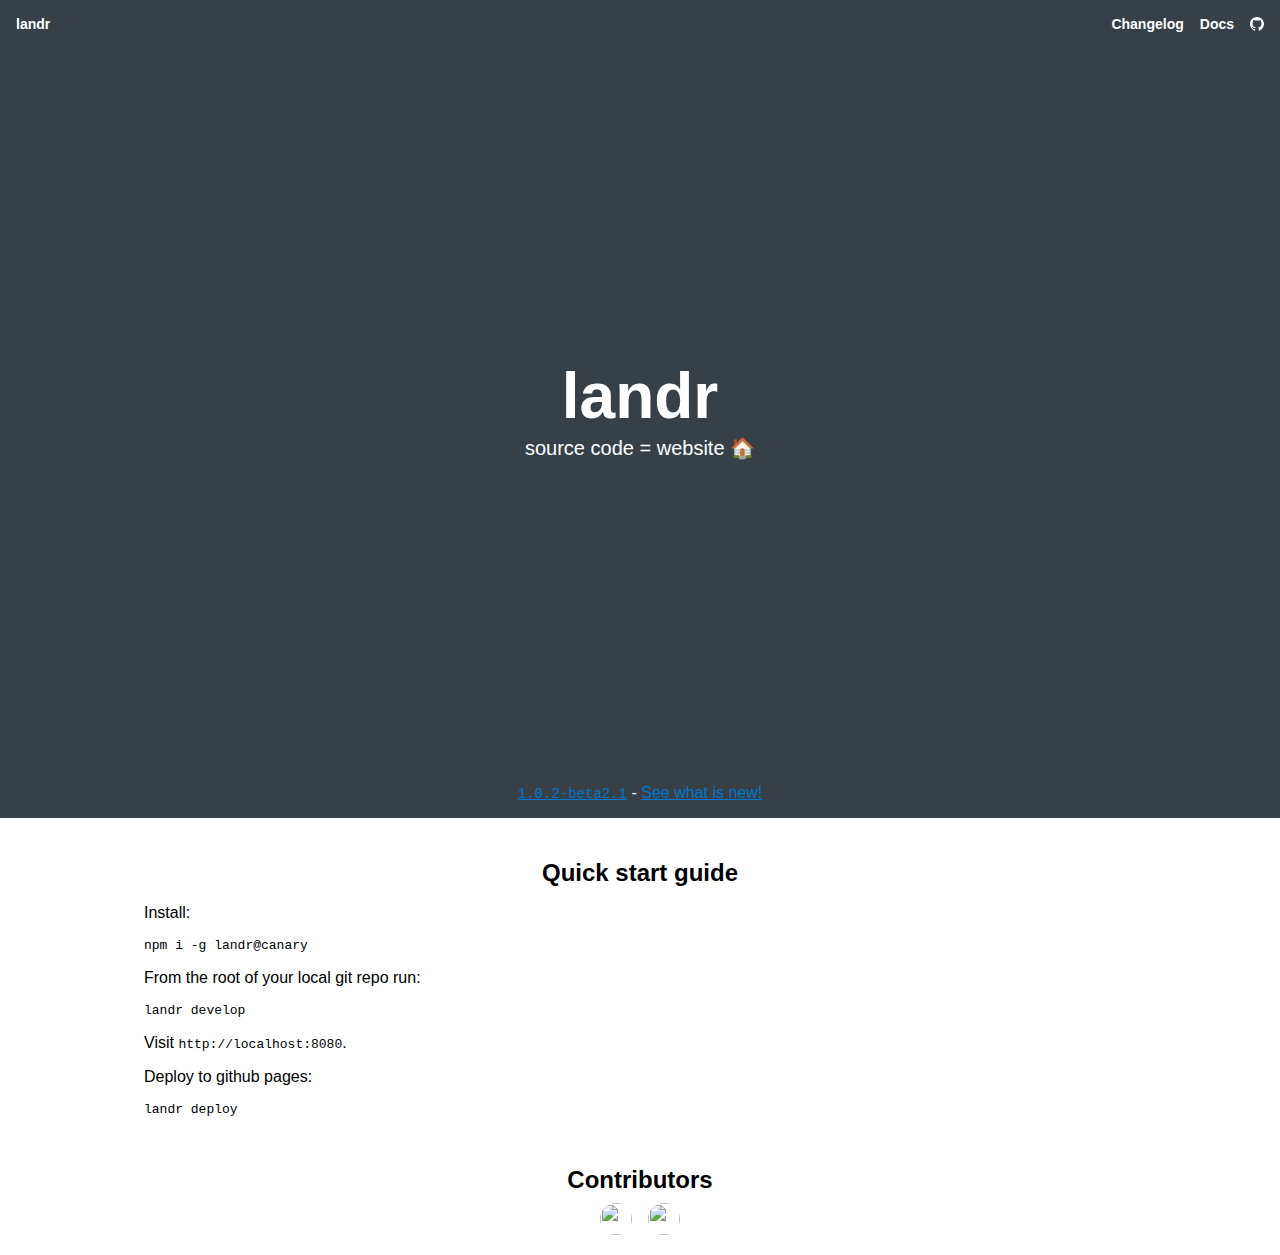
==== commit 78f6052a: "Deployed by landr 🏠" ====
--- a/index.html
+++ b/index.html
@@ -1,9 +1,120 @@
 <!DOCTYPE html>
- <html><head><meta charset="utf-8"/><meta http-equiv="x-ua-compatible" content="ie=edge"/><meta name="viewport" content="width=device-width, initial-scale=1, shrink-to-fit=no"/><link rel="preload" href="/component---users-gaudi-work-landr-packages-gatsby-plugin-landr-www-layouts-index-js-aa24cb3735a211d7e0e2.js" as="script"/><link rel="preload" href="/component---users-gaudi-work-landr-packages-gatsby-plugin-landr-www-pages-index-js-2f13eb4a038c64fc08ad.js" as="script"/><link rel="preload" href="/path---index-0381b402a783b3d3bba6.js" as="script"/><link rel="preload" href="/app-0fcac3972b61c6662d41.js" as="script"/><link rel="preload" href="/commons-c742ba35abe6e6de7b80.js" as="script"/><script id="webpack-manifest">
+ <html><head><meta charset="utf-8"/><meta http-equiv="x-ua-compatible" content="ie=edge"/><meta name="viewport" content="width=device-width, initial-scale=1, shrink-to-fit=no"/><link rel="preload" href="/landr/component---users-gaudi-work-landr-packages-gatsby-plugin-landr-www-layouts-index-js-ca91ff849d0ed06dfc53.js" as="script"/><link rel="preload" href="/landr/component---users-gaudi-work-landr-packages-gatsby-plugin-landr-www-pages-index-js-7c2d6e45d9e7441613b2.js" as="script"/><link rel="preload" href="/landr/path---index-18f6674116a4deb4ed9a.js" as="script"/><link rel="preload" href="/landr/app-105a2ef16f8639ec1339.js" as="script"/><link rel="preload" href="/landr/commons-04b45813df6ab9b66fd0.js" as="script"/><script id="webpack-manifest">
             //<![CDATA[
-            window.webpackManifest = {"15178676390636814000":"app-0fcac3972b61c6662d41.js","17820611853138387000":"component---users-gaudi-work-landr-packages-gatsby-plugin-landr-www-templates-docs-js-91be174890be1aa43781.js","5527529386960343000":"component---users-gaudi-work-landr-packages-gatsby-plugin-landr-www-pages-changelog-js-1acb71455c912e01f74e.js","16672170583965837000":"component---users-gaudi-work-landr-packages-gatsby-plugin-landr-www-pages-index-js-2f13eb4a038c64fc08ad.js","3954140758598355500":"path----7b61475c1f0db89ef90d.js","8589468927338865000":"path---docs-dd1ce29d2dd66b37f66a.js","3015978525832329700":"path---docs-how-it-works-c622427e03e6210f005b.js","14563933201992745000":"path---changelog-a670ea59e84419116579.js","9347362237655822000":"path---index-0381b402a783b3d3bba6.js","2442039017586507000":"component---users-gaudi-work-landr-packages-gatsby-plugin-landr-www-layouts-docs-js-16a59db2998a6331d775.js","6628547091953441000":"component---users-gaudi-work-landr-packages-gatsby-plugin-landr-www-layouts-index-js-aa24cb3735a211d7e0e2.js"}
+            window.webpackManifest = {"15178676390636814000":"app-105a2ef16f8639ec1339.js","17820611853138387000":"component---users-gaudi-work-landr-packages-gatsby-plugin-landr-www-templates-docs-js-f638e999dbb270e7a7ab.js","5527529386960343000":"component---users-gaudi-work-landr-packages-gatsby-plugin-landr-www-pages-changelog-js-d6f9795c3ff0fd44ca3d.js","16672170583965837000":"component---users-gaudi-work-landr-packages-gatsby-plugin-landr-www-pages-index-js-7c2d6e45d9e7441613b2.js","3954140758598355500":"path----7b61475c1f0db89ef90d.js","8589468927338865000":"path---docs-791eebdaae8124001534.js","3015978525832329700":"path---docs-how-it-works-c622427e03e6210f005b.js","14563933201992745000":"path---changelog-a670ea59e84419116579.js","9347362237655822000":"path---index-18f6674116a4deb4ed9a.js","2442039017586507000":"component---users-gaudi-work-landr-packages-gatsby-plugin-landr-www-layouts-docs-js-b43afd1a7b449223dad6.js","6628547091953441000":"component---users-gaudi-work-landr-packages-gatsby-plugin-landr-www-layouts-index-js-ca91ff849d0ed06dfc53.js"}
             //]]>
-            </script><style type="text/css">
+            </script><style type="text/css" data-styled-components="hzBkDV bXEfOF jadXNU bhYCUR bTMclA cwiWCk kXUPVg frDbGx bpjgLe jXxdZK csVIMM jBnmHY dzFtfn izWMmq eyLfWl fEecKI frMzxF iNGOVe exnSXU ddrlOV igsOsg kMqakB kDHWqu hLfxty jHprQs duNEcD cTKadY iiweKh gfWKdx gdbeMS ckzJsy fjEbAY bwRFdG bUZGRr iZBBQa iHZvIS cFlEyZ iQubnq cZJNuc dQmOEq eRtqMp lyFLX" data-styled-components-is-local="true">/* sc-component-id: sc-bdVaJa */
+
+.ddrlOV{box-sizing:border-box;margin-bottom:32px;padding-left:16px;padding-right:16px;padding-top:16px;padding-bottom:16px;-webkit-flex:1 1 auto;-ms-flex:1 1 auto;flex:1 1 auto;}
+
+.iHZvIS{box-sizing:border-box;}
+/* sc-component-id: sc-htpNat */
+
+.iZBBQa{display:-webkit-box;display:-webkit-flex;display:-ms-flexbox;display:flex;-webkit-box-pack:center;-webkit-justify-content:center;-ms-flex-pack:center;justify-content:center;}
+/* sc-component-id: sc-bxivhb */
+
+/* sc-component-id: sc-ifAKCX */
+
+.exnSXU{background-color:#374047;color:#fff;}
+
+/* sc-component-id: sc-EHOje */
+
+.hzBkDV{font-family:-apple-system,BlinkMacSystemFont,sans-serif;}
+/* sc-component-id: sc-cSHVUG */
+
+.duNEcD{color:#0077cc;}
+/* sc-component-id: sc-kAzzGY */
+
+/* sc-component-id: sc-chPdSV */
+
+.bTMclA{padding:8px;font-size:14px;}
+
+.cwiWCk{margin-left:auto;padding:8px;font-size:14px;}
+/* sc-component-id: sc-kgoBCf */
+
+.bhYCUR{display:-webkit-inline-box;display:-webkit-inline-flex;display:-ms-inline-flexbox;display:inline-flex;-webkit-align-items:center;-webkit-box-align:center;-ms-flex-align:center;align-items:center;-webkit-align-self:stretch;-ms-flex-item-align:stretch;align-self:stretch;font-weight:700;text-decoration:none;white-space:nowrap;color:inherit;background-color:transparent;cursor:pointer;}.bhYCUR:hover{background-color:rgba(0,0,0,0.0625);}.bhYCUR:disabled{opacity:0.25;}
+/* sc-component-id: sc-dxgOiQ */
+
+.jBnmHY{margin:0px;font-size:24px;}@media screen and (min-width:32em){.jBnmHY{font-size:32px;}}@media screen and (min-width:48em){.jBnmHY{font-size:48px;}}@media screen and (min-width:64em){.jBnmHY{font-size:64px;}}
+
+.fEecKI{margin:0px;font-size:20px;}
+
+.kMqakB{margin:0px;}
+
+.bwRFdG{margin:0px;font-size:24px;}
+/* sc-component-id: sc-ckVGcZ */
+
+.csVIMM{font-weight:700;}
+
+.eyLfWl{font-weight:400;}
+
+.igsOsg{font-weight:400;text-align:center;}
+
+.fjEbAY{font-weight:700;text-align:center;}
+/* sc-component-id: sc-jKJlTe */
+
+.jXxdZK{margin:0px;font-size:24px;}@media screen and (min-width:32em){.jXxdZK{font-size:32px;}}@media screen and (min-width:48em){.jXxdZK{font-size:48px;}}@media screen and (min-width:64em){.jXxdZK{font-size:64px;}}
+
+.ckzJsy{margin:0px;font-size:24px;}
+/* sc-component-id: sc-eNQAEJ */
+
+.bpjgLe{line-height:1.25;}
+/* sc-component-id: sc-hMqMXs */
+
+.gdbeMS{margin:0px;font-size:24px;}
+/* sc-component-id: sc-kEYyzF */
+
+/* sc-component-id: sc-hSdWYo */
+
+.izWMmq{margin:0px;font-size:20px;}
+/* sc-component-id: sc-eHgmQL */
+
+.dzFtfn{line-height:1.25;}
+/* sc-component-id: sc-brqgnP */
+
+.hLfxty{font-size:14px;}
+/* sc-component-id: sc-cMljjf */
+
+.kDHWqu{font-family:"SF Mono","Roboto Mono",Menlo,monospace;}
+/* sc-component-id: sc-hmzhuo */
+
+/* sc-component-id: sc-frDJqD */
+
+.dQmOEq{display:inline-block;width:32px;height:32px;border-radius:99999px;}
+/* sc-component-id: sc-jbKcbu */
+
+.iiweKh{margin-left:auto;margin-right:auto;padding-left:16px;padding-right:16px;padding-top:8px;padding-bottom:8px;}
+/* sc-component-id: sc-dNLxif */
+
+.cTKadY{max-width:1024px;}
+/* sc-component-id: sc-ktHwxA */
+
+.frDbGx{padding:16px;color:#fff;background-color:#374047;}@media screen and (min-width:32em){.frDbGx{padding:32px;}}
+/* sc-component-id: sc-cIShpX */
+
+.kXUPVg{display:-webkit-box;display:-webkit-flex;display:-ms-flexbox;display:flex;-webkit-flex-direction:column;-ms-flex-direction:column;flex-direction:column;-webkit-align-items:center;-webkit-box-align:center;-ms-flex-align:center;align-items:center;-webkit-box-pack:center;-webkit-justify-content:center;-ms-flex-pack:center;justify-content:center;min-height:80vh;background-size:cover;background-position:center;background-image:none;}
+/* sc-component-id: sc-gxMtzJ */
+
+.jadXNU{padding-left:8px;padding-right:8px;color:#fff;background-color:#374047;}
+/* sc-component-id: sc-dfVpRl */
+
+.bXEfOF{display:-webkit-box;display:-webkit-flex;display:-ms-flexbox;display:flex;min-height:48px;-webkit-align-items:center;-webkit-box-align:center;-ms-flex-align:center;align-items:center;}
+/* sc-component-id: sc-bMVAic */
+
+.cZJNuc{padding:8px;color:#fff;background-color:#000;}
+/* sc-component-id: sc-bAeIUo */
+
+.iQubnq{display:inline-block;position:relative;color:inherit;background-color:transparent;}.iQubnq::before{display:none;content:"craig-mulligan has made 94 contributions";position:absolute;bottom:100%;left:50%;-webkit-transform:translate(-50%,-4px);-ms-transform:translate(-50%,-4px);transform:translate(-50%,-4px);white-space:nowrap;font-size:12px;padding-top:4px;padding-bottom:4px;padding-left:8px;padding-right:8px;color:#fff;background-color:#000;border-radius:4px;}.iQubnq::after{display:none;position:absolute;bottom:100%;left:50%;-webkit-transform:translate(-50%,8px);-ms-transform:translate(-50%,8px);transform:translate(-50%,8px);content:" ";border-width:6px;border-style:solid;border-color:transparent;border-top-color:#000;}.iQubnq:hover::before,.iQubnq:hover::after{display:block;}
+
+.lyFLX{display:inline-block;position:relative;color:inherit;background-color:transparent;}.lyFLX::before{display:none;content:"tyrantkhan has made 1 contributions";position:absolute;bottom:100%;left:50%;-webkit-transform:translate(-50%,-4px);-ms-transform:translate(-50%,-4px);transform:translate(-50%,-4px);white-space:nowrap;font-size:12px;padding-top:4px;padding-bottom:4px;padding-left:8px;padding-right:8px;color:#fff;background-color:#000;border-radius:4px;}.lyFLX::after{display:none;position:absolute;bottom:100%;left:50%;-webkit-transform:translate(-50%,8px);-ms-transform:translate(-50%,8px);transform:translate(-50%,8px);content:" ";border-width:6px;border-style:solid;border-color:transparent;border-top-color:#000;}.lyFLX:hover::before,.lyFLX:hover::after{display:block;}
+/* sc-component-id: sc-gHboQg */
+
+.iNGOVe{margin-bottom:32px;padding-left:16px;padding-right:16px;padding-top:16px;padding-bottom:16px;background-color:#374047;color:#fff;}
+/* sc-component-id: sc-eilVRo */
+
+</style><style type="text/css" data-styled-components="" data-styled-components-is-local="false">/* sc-component-id: sc-global-4223211338 */
+*{box-sizing:border-box;}body{margin:0;}ul{list-style:none;}
+</style><style type="text/css">
     .anchor {
       float: left;
       padding-right: 4px;
@@ -41,15 +152,9 @@
     })
   </script><script>
   !function(e,t,r){function n(){for(;d[0]&&"loaded"==d[0][f];)c=d.shift(),c[o]=!i.parentNode.insertBefore(c,i)}for(var s,a,c,d=[],i=e.scripts[0],o="onreadystatechange",f="readyState";s=r.shift();)a=e.createElement(t),"async"in i?(a.async=!1,e.head.appendChild(a)):i[f]?(d.push(a),a[o]=n):e.write("<"+t+' src="'+s+'" defer></'+t+">"),a.src=s}(document,"script",[
-  "/commons-c742ba35abe6e6de7b80.js","/app-0fcac3972b61c6662d41.js","/path---index-0381b402a783b3d3bba6.js","/component---users-gaudi-work-landr-packages-gatsby-plugin-landr-www-pages-index-js-2f13eb4a038c64fc08ad.js","/component---users-gaudi-work-landr-packages-gatsby-plugin-landr-www-layouts-index-js-aa24cb3735a211d7e0e2.js"
+  "/landr/commons-04b45813df6ab9b66fd0.js","/landr/app-105a2ef16f8639ec1339.js","/landr/path---index-18f6674116a4deb4ed9a.js","/landr/component---users-gaudi-work-landr-packages-gatsby-plugin-landr-www-pages-index-js-7c2d6e45d9e7441613b2.js","/landr/component---users-gaudi-work-landr-packages-gatsby-plugin-landr-www-layouts-index-js-ca91ff849d0ed06dfc53.js"
 ])
-  </script><style id="gatsby-inlined-css">/*!
- * Bootstrap v4.0.0-alpha.6 (https://getbootstrap.com)
- * Copyright 2011-2017 The Bootstrap Authors
- * Copyright 2011-2017 Twitter, Inc.
- * Licensed under MIT (https://github.com/twbs/bootstrap/blob/master/LICENSE)
- */
-/*! normalize.css v5.0.0 | MIT License | github.com/necolas/normalize.css */html{font-family:sans-serif;line-height:1.15;-ms-text-size-adjust:100%;-webkit-text-size-adjust:100%}body{margin:0}article,aside,footer,header,nav,section{display:block}h1{font-size:2em;margin:.67em 0}figcaption,figure,main{display:block}figure{margin:1em 40px}hr{box-sizing:content-box;height:0;overflow:visible}pre{font-family:monospace,monospace;font-size:1em}a{background-color:transparent;-webkit-text-decoration-skip:objects}a:active,a:hover{outline-width:0}abbr[title]{border-bottom:none;text-decoration:underline;text-decoration:underline dotted}b,strong{font-weight:inherit;font-weight:bolder}code,kbd,samp{font-family:monospace,monospace;font-size:1em}dfn{font-style:italic}mark{background-color:#ff0;color:#000}small{font-size:80%}sub,sup{font-size:75%;line-height:0;position:relative;vertical-align:baseline}sub{bottom:-.25em}sup{top:-.5em}audio,video{display:inline-block}audio:not([controls]){display:none;height:0}img{border-style:none}svg:not(:root){overflow:hidden}button,input,optgroup,select,textarea{font-family:sans-serif;font-size:100%;line-height:1.15;margin:0}button,input{overflow:visible}button,select{text-transform:none}[type=reset],[type=submit],button,html [type=button]{-webkit-appearance:button}[type=button]::-moz-focus-inner,[type=reset]::-moz-focus-inner,[type=submit]::-moz-focus-inner,button::-moz-focus-inner{border-style:none;padding:0}[type=button]:-moz-focusring,[type=reset]:-moz-focusring,[type=submit]:-moz-focusring,button:-moz-focusring{outline:1px dotted ButtonText}fieldset{border:1px solid silver;margin:0 2px;padding:.35em .625em .75em}legend{box-sizing:border-box;color:inherit;display:table;max-width:100%;white-space:normal}progress{display:inline-block;vertical-align:baseline}textarea{overflow:auto}[type=checkbox],[type=radio]{box-sizing:border-box;padding:0}[type=number]::-webkit-inner-spin-button,[type=number]::-webkit-outer-spin-button{height:auto}[type=search]{-webkit-appearance:textfield;outline-offset:-2px}[type=search]::-webkit-search-cancel-button,[type=search]::-webkit-search-decoration{-webkit-appearance:none}::-webkit-file-upload-button{-webkit-appearance:button;font:inherit}details,menu{display:block}summary{display:list-item}canvas{display:inline-block}[hidden],template{display:none}@media print{*,:after,:before,blockquote:first-letter,blockquote:first-line,div:first-letter,div:first-line,li:first-letter,li:first-line,p:first-letter,p:first-line{text-shadow:none!important;box-shadow:none!important}a,a:visited{text-decoration:underline}abbr[title]:after{content:" (" attr(title) ")"}pre{white-space:pre-wrap!important}blockquote,pre{border:1px solid #999;page-break-inside:avoid}thead{display:table-header-group}img,tr{page-break-inside:avoid}h2,h3,p{orphans:3;widows:3}h2,h3{page-break-after:avoid}.navbar{display:none}.badge{border:1px solid #000}.table{border-collapse:collapse!important}.table td,.table th{background-color:#fff!important}.table-bordered td,.table-bordered th{border:1px solid #ddd!important}}html{box-sizing:border-box}*,:after,:before{box-sizing:inherit}@-ms-viewport{width:device-width}html{-ms-overflow-style:scrollbar;-webkit-tap-highlight-color:transparent}body{font-family:-apple-system,system-ui,BlinkMacSystemFont,Segoe UI,Roboto,Oxygen,Ubuntu,Cantarell,Fira Sans,Droid Sans,Helvetica Neue,Arial,sans-serif;font-size:16px;font-size:1rem;font-weight:400;line-height:1.5;color:#585b56;background-color:#fff}[tabindex="-1"]:focus{outline:none!important}h1,h2,h3,h4,h5,h6{margin-top:0;margin-bottom:8px;margin-bottom:.5rem}p{margin-top:0;margin-bottom:16px;margin-bottom:1rem}abbr[data-original-title],abbr[title]{cursor:help}address{font-style:normal;line-height:inherit}address,dl,ol,ul{margin-bottom:16px;margin-bottom:1rem}dl,ol,ul{margin-top:0}ol ol,ol ul,ul ol,ul ul{margin-bottom:0}dt{font-weight:700}dd{margin-bottom:8px;margin-bottom:.5rem;margin-left:0}blockquote{margin:0 0 16px;margin:0 0 1rem}a{color:red;text-decoration:none}a:focus,a:hover{color:#b30000;text-decoration:underline}a:not([href]):not([tabindex]),a:not([href]):not([tabindex]):focus,a:not([href]):not([tabindex]):hover{color:inherit;text-decoration:none}a:not([href]):not([tabindex]):focus{outline:0}pre{overflow:auto}figure{margin:0 0 16px;margin:0 0 1rem}img{vertical-align:middle}[role=button]{cursor:pointer}[role=button],a,area,button,input,label,select,summary,textarea{-ms-touch-action:manipulation;touch-action:manipulation}table{border-collapse:collapse;background-color:transparent}caption{padding-top:12px;padding-top:.75rem;padding-bottom:12px;padding-bottom:.75rem;color:#636c72;caption-side:bottom}caption,th{text-align:left}label{display:inline-block;margin-bottom:8px;margin-bottom:.5rem}button:focus{outline:1px dotted;outline:5px auto -webkit-focus-ring-color}button,input,select,textarea{line-height:inherit}input[type=checkbox]:disabled,input[type=radio]:disabled{cursor:not-allowed}input[type=date],input[type=datetime-local],input[type=month],input[type=time]{-webkit-appearance:listbox}textarea{resize:vertical}fieldset{min-width:0;padding:0;margin:0;border:0}legend{display:block;width:100%;padding:0;margin-bottom:8px;margin-bottom:.5rem;font-size:24px;font-size:1.5rem;line-height:inherit}input[type=search]{-webkit-appearance:none}output{display:inline-block}[hidden]{display:none!important}.h1,.h2,.h3,.h4,.h5,.h6,h1,h2,h3,h4,h5,h6{margin-bottom:8px;margin-bottom:.5rem;font-family:inherit;font-weight:500;line-height:1.1;color:inherit}.h1,h1{font-size:40px;font-size:2.5rem}.h2,h2{font-size:32px;font-size:2rem}.h3,h3{font-size:28px;font-size:1.75rem}.h4,h4{font-size:24px;font-size:1.5rem}.h5,h5{font-size:20px;font-size:1.25rem}.h6,h6{font-size:16px;font-size:1rem}.lead{font-size:20px;font-size:1.25rem;font-weight:300}.display-1{font-size:96px;font-size:6rem}.display-1,.display-2{font-weight:300;line-height:1.1}.display-2{font-size:88px;font-size:5.5rem}.display-3{font-size:72px;font-size:4.5rem}.display-3,.display-4{font-weight:300;line-height:1.1}.display-4{font-size:56px;font-size:3.5rem}hr{margin-top:16px;margin-top:1rem;margin-bottom:16px;margin-bottom:1rem;border:0;border-top:1px solid rgba(0,0,0,.1)}.small,small{font-size:80%;font-weight:400}.mark,mark{padding:.2em;background-color:#fcf8e3}.list-inline,.list-unstyled{padding-left:0;list-style:none}.list-inline-item{display:inline-block}.list-inline-item:not(:last-child){margin-right:5px}.initialism{font-size:90%;text-transform:uppercase}.blockquote{padding:8px 16px;padding:.5rem 1rem;margin-bottom:16px;margin-bottom:1rem;font-size:20px;font-size:1.25rem;border-left:4px solid #eceeef;border-left:.25rem solid #eceeef}.blockquote-footer{display:block;font-size:80%;color:#636c72}.blockquote-footer:before{content:"\2014   \A0"}.blockquote-reverse{padding-right:16px;padding-right:1rem;padding-left:0;text-align:right;border-right:4px solid #eceeef;border-right:.25rem solid #eceeef;border-left:0}.blockquote-reverse .blockquote-footer:before{content:""}.blockquote-reverse .blockquote-footer:after{content:"\A0   \2014"}.img-fluid,.img-thumbnail{max-width:100%;height:auto}.img-thumbnail{padding:4px;padding:.25rem;background-color:#fff;border:1px solid #ddd;border-radius:.25rem;transition:all .2s ease-in-out}.figure{display:inline-block}.figure-img{margin-bottom:8px;margin-bottom:.5rem;line-height:1}.figure-caption{font-size:90%;color:#636c72}code,kbd,pre,samp{font-family:Menlo,Monaco,Consolas,Liberation Mono,Courier New,monospace}code{padding:3.2px 6.4px;padding:.2rem .4rem;font-size:90%;color:#bd4147;background-color:#f7f7f9;border-radius:.25rem}a>code{padding:0;color:inherit;background-color:inherit}kbd{padding:3.2px 6.4px;padding:.2rem .4rem;font-size:90%;color:#fff;background-color:#585b56;border-radius:.2rem}kbd kbd{padding:0;font-size:100%;font-weight:700}pre{display:block;margin-top:0;margin-bottom:16px;margin-bottom:1rem;font-size:90%;color:#585b56}pre code{padding:0;font-size:inherit;color:inherit;background-color:transparent;border-radius:0}.pre-scrollable{max-height:340px;overflow-y:scroll}.container{position:relative;margin-left:auto;margin-right:auto;padding-right:15px;padding-left:15px}@media (min-width:576px){.container{padding-right:15px;padding-left:15px}}@media (min-width:768px){.container{padding-right:15px;padding-left:15px}}@media (min-width:992px){.container{padding-right:15px;padding-left:15px}}@media (min-width:1200px){.container{padding-right:15px;padding-left:15px}}@media (min-width:576px){.container{width:540px;max-width:100%}}@media (min-width:768px){.container{width:720px;max-width:100%}}@media (min-width:992px){.container{width:960px;max-width:100%}}@media (min-width:1200px){.container{width:1140px;max-width:100%}}.container-fluid{position:relative;margin-left:auto;margin-right:auto;padding-right:15px;padding-left:15px}@media (min-width:576px){.container-fluid{padding-right:15px;padding-left:15px}}@media (min-width:768px){.container-fluid{padding-right:15px;padding-left:15px}}@media (min-width:992px){.container-fluid{padding-right:15px;padding-left:15px}}@media (min-width:1200px){.container-fluid{padding-right:15px;padding-left:15px}}.row{display:-webkit-box;display:-ms-flexbox;display:flex;-ms-flex-wrap:wrap;flex-wrap:wrap;margin-right:-15px;margin-left:-15px}@media (min-width:576px){.row{margin-right:-15px;margin-left:-15px}}@media (min-width:768px){.row{margin-right:-15px;margin-left:-15px}}@media (min-width:992px){.row{margin-right:-15px;margin-left:-15px}}@media (min-width:1200px){.row{margin-right:-15px;margin-left:-15px}}.no-gutters{margin-right:0;margin-left:0}.no-gutters>.col,.no-gutters>[class*=col-]{padding-right:0;padding-left:0}.col,.col-1,.col-2,.col-3,.col-4,.col-5,.col-6,.col-7,.col-8,.col-9,.col-10,.col-11,.col-12,.col-lg,.col-lg-1,.col-lg-2,.col-lg-3,.col-lg-4,.col-lg-5,.col-lg-6,.col-lg-7,.col-lg-8,.col-lg-9,.col-lg-10,.col-lg-11,.col-lg-12,.col-md,.col-md-1,.col-md-2,.col-md-3,.col-md-4,.col-md-5,.col-md-6,.col-md-7,.col-md-8,.col-md-9,.col-md-10,.col-md-11,.col-md-12,.col-sm,.col-sm-1,.col-sm-2,.col-sm-3,.col-sm-4,.col-sm-5,.col-sm-6,.col-sm-7,.col-sm-8,.col-sm-9,.col-sm-10,.col-sm-11,.col-sm-12,.col-xl,.col-xl-1,.col-xl-2,.col-xl-3,.col-xl-4,.col-xl-5,.col-xl-6,.col-xl-7,.col-xl-8,.col-xl-9,.col-xl-10,.col-xl-11,.col-xl-12{position:relative;width:100%;min-height:1px;padding-right:15px;padding-left:15px}@media (min-width:576px){.col,.col-1,.col-2,.col-3,.col-4,.col-5,.col-6,.col-7,.col-8,.col-9,.col-10,.col-11,.col-12,.col-lg,.col-lg-1,.col-lg-2,.col-lg-3,.col-lg-4,.col-lg-5,.col-lg-6,.col-lg-7,.col-lg-8,.col-lg-9,.col-lg-10,.col-lg-11,.col-lg-12,.col-md,.col-md-1,.col-md-2,.col-md-3,.col-md-4,.col-md-5,.col-md-6,.col-md-7,.col-md-8,.col-md-9,.col-md-10,.col-md-11,.col-md-12,.col-sm,.col-sm-1,.col-sm-2,.col-sm-3,.col-sm-4,.col-sm-5,.col-sm-6,.col-sm-7,.col-sm-8,.col-sm-9,.col-sm-10,.col-sm-11,.col-sm-12,.col-xl,.col-xl-1,.col-xl-2,.col-xl-3,.col-xl-4,.col-xl-5,.col-xl-6,.col-xl-7,.col-xl-8,.col-xl-9,.col-xl-10,.col-xl-11,.col-xl-12{padding-right:15px;padding-left:15px}}@media (min-width:768px){.col,.col-1,.col-2,.col-3,.col-4,.col-5,.col-6,.col-7,.col-8,.col-9,.col-10,.col-11,.col-12,.col-lg,.col-lg-1,.col-lg-2,.col-lg-3,.col-lg-4,.col-lg-5,.col-lg-6,.col-lg-7,.col-lg-8,.col-lg-9,.col-lg-10,.col-lg-11,.col-lg-12,.col-md,.col-md-1,.col-md-2,.col-md-3,.col-md-4,.col-md-5,.col-md-6,.col-md-7,.col-md-8,.col-md-9,.col-md-10,.col-md-11,.col-md-12,.col-sm,.col-sm-1,.col-sm-2,.col-sm-3,.col-sm-4,.col-sm-5,.col-sm-6,.col-sm-7,.col-sm-8,.col-sm-9,.col-sm-10,.col-sm-11,.col-sm-12,.col-xl,.col-xl-1,.col-xl-2,.col-xl-3,.col-xl-4,.col-xl-5,.col-xl-6,.col-xl-7,.col-xl-8,.col-xl-9,.col-xl-10,.col-xl-11,.col-xl-12{padding-right:15px;padding-left:15px}}@media (min-width:992px){.col,.col-1,.col-2,.col-3,.col-4,.col-5,.col-6,.col-7,.col-8,.col-9,.col-10,.col-11,.col-12,.col-lg,.col-lg-1,.col-lg-2,.col-lg-3,.col-lg-4,.col-lg-5,.col-lg-6,.col-lg-7,.col-lg-8,.col-lg-9,.col-lg-10,.col-lg-11,.col-lg-12,.col-md,.col-md-1,.col-md-2,.col-md-3,.col-md-4,.col-md-5,.col-md-6,.col-md-7,.col-md-8,.col-md-9,.col-md-10,.col-md-11,.col-md-12,.col-sm,.col-sm-1,.col-sm-2,.col-sm-3,.col-sm-4,.col-sm-5,.col-sm-6,.col-sm-7,.col-sm-8,.col-sm-9,.col-sm-10,.col-sm-11,.col-sm-12,.col-xl,.col-xl-1,.col-xl-2,.col-xl-3,.col-xl-4,.col-xl-5,.col-xl-6,.col-xl-7,.col-xl-8,.col-xl-9,.col-xl-10,.col-xl-11,.col-xl-12{padding-right:15px;padding-left:15px}}@media (min-width:1200px){.col,.col-1,.col-2,.col-3,.col-4,.col-5,.col-6,.col-7,.col-8,.col-9,.col-10,.col-11,.col-12,.col-lg,.col-lg-1,.col-lg-2,.col-lg-3,.col-lg-4,.col-lg-5,.col-lg-6,.col-lg-7,.col-lg-8,.col-lg-9,.col-lg-10,.col-lg-11,.col-lg-12,.col-md,.col-md-1,.col-md-2,.col-md-3,.col-md-4,.col-md-5,.col-md-6,.col-md-7,.col-md-8,.col-md-9,.col-md-10,.col-md-11,.col-md-12,.col-sm,.col-sm-1,.col-sm-2,.col-sm-3,.col-sm-4,.col-sm-5,.col-sm-6,.col-sm-7,.col-sm-8,.col-sm-9,.col-sm-10,.col-sm-11,.col-sm-12,.col-xl,.col-xl-1,.col-xl-2,.col-xl-3,.col-xl-4,.col-xl-5,.col-xl-6,.col-xl-7,.col-xl-8,.col-xl-9,.col-xl-10,.col-xl-11,.col-xl-12{padding-right:15px;padding-left:15px}}.col{-ms-flex-preferred-size:0;flex-basis:0;-webkit-box-flex:1;-ms-flex-positive:1;flex-grow:1;max-width:100%}.col-auto{-ms-flex:0 0 auto;flex:0 0 auto;width:auto}.col-1,.col-auto{-webkit-box-flex:0}.col-1{-ms-flex:0 0 8.33333%;flex:0 0 8.33333%;max-width:8.33333%}.col-2{-ms-flex:0 0 16.66667%;flex:0 0 16.66667%;max-width:16.66667%}.col-2,.col-3{-webkit-box-flex:0}.col-3{-ms-flex:0 0 25%;flex:0 0 25%;max-width:25%}.col-4{-ms-flex:0 0 33.33333%;flex:0 0 33.33333%;max-width:33.33333%}.col-4,.col-5{-webkit-box-flex:0}.col-5{-ms-flex:0 0 41.66667%;flex:0 0 41.66667%;max-width:41.66667%}.col-6{-ms-flex:0 0 50%;flex:0 0 50%;max-width:50%}.col-6,.col-7{-webkit-box-flex:0}.col-7{-ms-flex:0 0 58.33333%;flex:0 0 58.33333%;max-width:58.33333%}.col-8{-ms-flex:0 0 66.66667%;flex:0 0 66.66667%;max-width:66.66667%}.col-8,.col-9{-webkit-box-flex:0}.col-9{-ms-flex:0 0 75%;flex:0 0 75%;max-width:75%}.col-10{-ms-flex:0 0 83.33333%;flex:0 0 83.33333%;max-width:83.33333%}.col-10,.col-11{-webkit-box-flex:0}.col-11{-ms-flex:0 0 91.66667%;flex:0 0 91.66667%;max-width:91.66667%}.col-12{-webkit-box-flex:0;-ms-flex:0 0 100%;flex:0 0 100%;max-width:100%}.pull-0{right:auto}.pull-1{right:8.33333%}.pull-2{right:16.66667%}.pull-3{right:25%}.pull-4{right:33.33333%}.pull-5{right:41.66667%}.pull-6{right:50%}.pull-7{right:58.33333%}.pull-8{right:66.66667%}.pull-9{right:75%}.pull-10{right:83.33333%}.pull-11{right:91.66667%}.pull-12{right:100%}.push-0{left:auto}.push-1{left:8.33333%}.push-2{left:16.66667%}.push-3{left:25%}.push-4{left:33.33333%}.push-5{left:41.66667%}.push-6{left:50%}.push-7{left:58.33333%}.push-8{left:66.66667%}.push-9{left:75%}.push-10{left:83.33333%}.push-11{left:91.66667%}.push-12{left:100%}.offset-1{margin-left:8.33333%}.offset-2{margin-left:16.66667%}.offset-3{margin-left:25%}.offset-4{margin-left:33.33333%}.offset-5{margin-left:41.66667%}.offset-6{margin-left:50%}.offset-7{margin-left:58.33333%}.offset-8{margin-left:66.66667%}.offset-9{margin-left:75%}.offset-10{margin-left:83.33333%}.offset-11{margin-left:91.66667%}@media (min-width:576px){.col-sm{-ms-flex-preferred-size:0;flex-basis:0;-webkit-box-flex:1;-ms-flex-positive:1;flex-grow:1;max-width:100%}.col-sm-auto{-webkit-box-flex:0;-ms-flex:0 0 auto;flex:0 0 auto;width:auto}.col-sm-1{-webkit-box-flex:0;-ms-flex:0 0 8.33333%;flex:0 0 8.33333%;max-width:8.33333%}.col-sm-2{-webkit-box-flex:0;-ms-flex:0 0 16.66667%;flex:0 0 16.66667%;max-width:16.66667%}.col-sm-3{-webkit-box-flex:0;-ms-flex:0 0 25%;flex:0 0 25%;max-width:25%}.col-sm-4{-webkit-box-flex:0;-ms-flex:0 0 33.33333%;flex:0 0 33.33333%;max-width:33.33333%}.col-sm-5{-webkit-box-flex:0;-ms-flex:0 0 41.66667%;flex:0 0 41.66667%;max-width:41.66667%}.col-sm-6{-webkit-box-flex:0;-ms-flex:0 0 50%;flex:0 0 50%;max-width:50%}.col-sm-7{-webkit-box-flex:0;-ms-flex:0 0 58.33333%;flex:0 0 58.33333%;max-width:58.33333%}.col-sm-8{-webkit-box-flex:0;-ms-flex:0 0 66.66667%;flex:0 0 66.66667%;max-width:66.66667%}.col-sm-9{-webkit-box-flex:0;-ms-flex:0 0 75%;flex:0 0 75%;max-width:75%}.col-sm-10{-webkit-box-flex:0;-ms-flex:0 0 83.33333%;flex:0 0 83.33333%;max-width:83.33333%}.col-sm-11{-webkit-box-flex:0;-ms-flex:0 0 91.66667%;flex:0 0 91.66667%;max-width:91.66667%}.col-sm-12{-webkit-box-flex:0;-ms-flex:0 0 100%;flex:0 0 100%;max-width:100%}.pull-sm-0{right:auto}.pull-sm-1{right:8.33333%}.pull-sm-2{right:16.66667%}.pull-sm-3{right:25%}.pull-sm-4{right:33.33333%}.pull-sm-5{right:41.66667%}.pull-sm-6{right:50%}.pull-sm-7{right:58.33333%}.pull-sm-8{right:66.66667%}.pull-sm-9{right:75%}.pull-sm-10{right:83.33333%}.pull-sm-11{right:91.66667%}.pull-sm-12{right:100%}.push-sm-0{left:auto}.push-sm-1{left:8.33333%}.push-sm-2{left:16.66667%}.push-sm-3{left:25%}.push-sm-4{left:33.33333%}.push-sm-5{left:41.66667%}.push-sm-6{left:50%}.push-sm-7{left:58.33333%}.push-sm-8{left:66.66667%}.push-sm-9{left:75%}.push-sm-10{left:83.33333%}.push-sm-11{left:91.66667%}.push-sm-12{left:100%}.offset-sm-0{margin-left:0}.offset-sm-1{margin-left:8.33333%}.offset-sm-2{margin-left:16.66667%}.offset-sm-3{margin-left:25%}.offset-sm-4{margin-left:33.33333%}.offset-sm-5{margin-left:41.66667%}.offset-sm-6{margin-left:50%}.offset-sm-7{margin-left:58.33333%}.offset-sm-8{margin-left:66.66667%}.offset-sm-9{margin-left:75%}.offset-sm-10{margin-left:83.33333%}.offset-sm-11{margin-left:91.66667%}}@media (min-width:768px){.col-md{-ms-flex-preferred-size:0;flex-basis:0;-webkit-box-flex:1;-ms-flex-positive:1;flex-grow:1;max-width:100%}.col-md-auto{-webkit-box-flex:0;-ms-flex:0 0 auto;flex:0 0 auto;width:auto}.col-md-1{-webkit-box-flex:0;-ms-flex:0 0 8.33333%;flex:0 0 8.33333%;max-width:8.33333%}.col-md-2{-webkit-box-flex:0;-ms-flex:0 0 16.66667%;flex:0 0 16.66667%;max-width:16.66667%}.col-md-3{-webkit-box-flex:0;-ms-flex:0 0 25%;flex:0 0 25%;max-width:25%}.col-md-4{-webkit-box-flex:0;-ms-flex:0 0 33.33333%;flex:0 0 33.33333%;max-width:33.33333%}.col-md-5{-webkit-box-flex:0;-ms-flex:0 0 41.66667%;flex:0 0 41.66667%;max-width:41.66667%}.col-md-6{-webkit-box-flex:0;-ms-flex:0 0 50%;flex:0 0 50%;max-width:50%}.col-md-7{-webkit-box-flex:0;-ms-flex:0 0 58.33333%;flex:0 0 58.33333%;max-width:58.33333%}.col-md-8{-webkit-box-flex:0;-ms-flex:0 0 66.66667%;flex:0 0 66.66667%;max-width:66.66667%}.col-md-9{-webkit-box-flex:0;-ms-flex:0 0 75%;flex:0 0 75%;max-width:75%}.col-md-10{-webkit-box-flex:0;-ms-flex:0 0 83.33333%;flex:0 0 83.33333%;max-width:83.33333%}.col-md-11{-webkit-box-flex:0;-ms-flex:0 0 91.66667%;flex:0 0 91.66667%;max-width:91.66667%}.col-md-12{-webkit-box-flex:0;-ms-flex:0 0 100%;flex:0 0 100%;max-width:100%}.pull-md-0{right:auto}.pull-md-1{right:8.33333%}.pull-md-2{right:16.66667%}.pull-md-3{right:25%}.pull-md-4{right:33.33333%}.pull-md-5{right:41.66667%}.pull-md-6{right:50%}.pull-md-7{right:58.33333%}.pull-md-8{right:66.66667%}.pull-md-9{right:75%}.pull-md-10{right:83.33333%}.pull-md-11{right:91.66667%}.pull-md-12{right:100%}.push-md-0{left:auto}.push-md-1{left:8.33333%}.push-md-2{left:16.66667%}.push-md-3{left:25%}.push-md-4{left:33.33333%}.push-md-5{left:41.66667%}.push-md-6{left:50%}.push-md-7{left:58.33333%}.push-md-8{left:66.66667%}.push-md-9{left:75%}.push-md-10{left:83.33333%}.push-md-11{left:91.66667%}.push-md-12{left:100%}.offset-md-0{margin-left:0}.offset-md-1{margin-left:8.33333%}.offset-md-2{margin-left:16.66667%}.offset-md-3{margin-left:25%}.offset-md-4{margin-left:33.33333%}.offset-md-5{margin-left:41.66667%}.offset-md-6{margin-left:50%}.offset-md-7{margin-left:58.33333%}.offset-md-8{margin-left:66.66667%}.offset-md-9{margin-left:75%}.offset-md-10{margin-left:83.33333%}.offset-md-11{margin-left:91.66667%}}@media (min-width:992px){.col-lg{-ms-flex-preferred-size:0;flex-basis:0;-webkit-box-flex:1;-ms-flex-positive:1;flex-grow:1;max-width:100%}.col-lg-auto{-webkit-box-flex:0;-ms-flex:0 0 auto;flex:0 0 auto;width:auto}.col-lg-1{-webkit-box-flex:0;-ms-flex:0 0 8.33333%;flex:0 0 8.33333%;max-width:8.33333%}.col-lg-2{-webkit-box-flex:0;-ms-flex:0 0 16.66667%;flex:0 0 16.66667%;max-width:16.66667%}.col-lg-3{-webkit-box-flex:0;-ms-flex:0 0 25%;flex:0 0 25%;max-width:25%}.col-lg-4{-webkit-box-flex:0;-ms-flex:0 0 33.33333%;flex:0 0 33.33333%;max-width:33.33333%}.col-lg-5{-webkit-box-flex:0;-ms-flex:0 0 41.66667%;flex:0 0 41.66667%;max-width:41.66667%}.col-lg-6{-webkit-box-flex:0;-ms-flex:0 0 50%;flex:0 0 50%;max-width:50%}.col-lg-7{-webkit-box-flex:0;-ms-flex:0 0 58.33333%;flex:0 0 58.33333%;max-width:58.33333%}.col-lg-8{-webkit-box-flex:0;-ms-flex:0 0 66.66667%;flex:0 0 66.66667%;max-width:66.66667%}.col-lg-9{-webkit-box-flex:0;-ms-flex:0 0 75%;flex:0 0 75%;max-width:75%}.col-lg-10{-webkit-box-flex:0;-ms-flex:0 0 83.33333%;flex:0 0 83.33333%;max-width:83.33333%}.col-lg-11{-webkit-box-flex:0;-ms-flex:0 0 91.66667%;flex:0 0 91.66667%;max-width:91.66667%}.col-lg-12{-webkit-box-flex:0;-ms-flex:0 0 100%;flex:0 0 100%;max-width:100%}.pull-lg-0{right:auto}.pull-lg-1{right:8.33333%}.pull-lg-2{right:16.66667%}.pull-lg-3{right:25%}.pull-lg-4{right:33.33333%}.pull-lg-5{right:41.66667%}.pull-lg-6{right:50%}.pull-lg-7{right:58.33333%}.pull-lg-8{right:66.66667%}.pull-lg-9{right:75%}.pull-lg-10{right:83.33333%}.pull-lg-11{right:91.66667%}.pull-lg-12{right:100%}.push-lg-0{left:auto}.push-lg-1{left:8.33333%}.push-lg-2{left:16.66667%}.push-lg-3{left:25%}.push-lg-4{left:33.33333%}.push-lg-5{left:41.66667%}.push-lg-6{left:50%}.push-lg-7{left:58.33333%}.push-lg-8{left:66.66667%}.push-lg-9{left:75%}.push-lg-10{left:83.33333%}.push-lg-11{left:91.66667%}.push-lg-12{left:100%}.offset-lg-0{margin-left:0}.offset-lg-1{margin-left:8.33333%}.offset-lg-2{margin-left:16.66667%}.offset-lg-3{margin-left:25%}.offset-lg-4{margin-left:33.33333%}.offset-lg-5{margin-left:41.66667%}.offset-lg-6{margin-left:50%}.offset-lg-7{margin-left:58.33333%}.offset-lg-8{margin-left:66.66667%}.offset-lg-9{margin-left:75%}.offset-lg-10{margin-left:83.33333%}.offset-lg-11{margin-left:91.66667%}}@media (min-width:1200px){.col-xl{-ms-flex-preferred-size:0;flex-basis:0;-webkit-box-flex:1;-ms-flex-positive:1;flex-grow:1;max-width:100%}.col-xl-auto{-webkit-box-flex:0;-ms-flex:0 0 auto;flex:0 0 auto;width:auto}.col-xl-1{-webkit-box-flex:0;-ms-flex:0 0 8.33333%;flex:0 0 8.33333%;max-width:8.33333%}.col-xl-2{-webkit-box-flex:0;-ms-flex:0 0 16.66667%;flex:0 0 16.66667%;max-width:16.66667%}.col-xl-3{-webkit-box-flex:0;-ms-flex:0 0 25%;flex:0 0 25%;max-width:25%}.col-xl-4{-webkit-box-flex:0;-ms-flex:0 0 33.33333%;flex:0 0 33.33333%;max-width:33.33333%}.col-xl-5{-webkit-box-flex:0;-ms-flex:0 0 41.66667%;flex:0 0 41.66667%;max-width:41.66667%}.col-xl-6{-webkit-box-flex:0;-ms-flex:0 0 50%;flex:0 0 50%;max-width:50%}.col-xl-7{-webkit-box-flex:0;-ms-flex:0 0 58.33333%;flex:0 0 58.33333%;max-width:58.33333%}.col-xl-8{-webkit-box-flex:0;-ms-flex:0 0 66.66667%;flex:0 0 66.66667%;max-width:66.66667%}.col-xl-9{-webkit-box-flex:0;-ms-flex:0 0 75%;flex:0 0 75%;max-width:75%}.col-xl-10{-webkit-box-flex:0;-ms-flex:0 0 83.33333%;flex:0 0 83.33333%;max-width:83.33333%}.col-xl-11{-webkit-box-flex:0;-ms-flex:0 0 91.66667%;flex:0 0 91.66667%;max-width:91.66667%}.col-xl-12{-webkit-box-flex:0;-ms-flex:0 0 100%;flex:0 0 100%;max-width:100%}.pull-xl-0{right:auto}.pull-xl-1{right:8.33333%}.pull-xl-2{right:16.66667%}.pull-xl-3{right:25%}.pull-xl-4{right:33.33333%}.pull-xl-5{right:41.66667%}.pull-xl-6{right:50%}.pull-xl-7{right:58.33333%}.pull-xl-8{right:66.66667%}.pull-xl-9{right:75%}.pull-xl-10{right:83.33333%}.pull-xl-11{right:91.66667%}.pull-xl-12{right:100%}.push-xl-0{left:auto}.push-xl-1{left:8.33333%}.push-xl-2{left:16.66667%}.push-xl-3{left:25%}.push-xl-4{left:33.33333%}.push-xl-5{left:41.66667%}.push-xl-6{left:50%}.push-xl-7{left:58.33333%}.push-xl-8{left:66.66667%}.push-xl-9{left:75%}.push-xl-10{left:83.33333%}.push-xl-11{left:91.66667%}.push-xl-12{left:100%}.offset-xl-0{margin-left:0}.offset-xl-1{margin-left:8.33333%}.offset-xl-2{margin-left:16.66667%}.offset-xl-3{margin-left:25%}.offset-xl-4{margin-left:33.33333%}.offset-xl-5{margin-left:41.66667%}.offset-xl-6{margin-left:50%}.offset-xl-7{margin-left:58.33333%}.offset-xl-8{margin-left:66.66667%}.offset-xl-9{margin-left:75%}.offset-xl-10{margin-left:83.33333%}.offset-xl-11{margin-left:91.66667%}}.table{width:100%;max-width:100%;margin-bottom:16px;margin-bottom:1rem}.table td,.table th{padding:12px;padding:.75rem;vertical-align:top;border-top:1px solid #eceeef}.table thead th{vertical-align:bottom;border-bottom:2px solid #eceeef}.table tbody+tbody{border-top:2px solid #eceeef}.table .table{background-color:#fff}.table-sm td,.table-sm th{padding:4.8px;padding:.3rem}.table-bordered,.table-bordered td,.table-bordered th{border:1px solid #eceeef}.table-bordered thead td,.table-bordered thead th{border-bottom-width:2px}.table-striped tbody tr:nth-of-type(odd){background-color:rgba(0,0,0,.05)}.table-active,.table-active>td,.table-active>th,.table-hover .table-active:hover,.table-hover .table-active:hover>td,.table-hover .table-active:hover>th,.table-hover tbody tr:hover{background-color:rgba(0,0,0,.075)}.table-success,.table-success>td,.table-success>th{background-color:#dff0d8}.table-hover .table-success:hover,.table-hover .table-success:hover>td,.table-hover .table-success:hover>th{background-color:#d0e9c6}.table-info,.table-info>td,.table-info>th{background-color:#d9edf7}.table-hover .table-info:hover,.table-hover .table-info:hover>td,.table-hover .table-info:hover>th{background-color:#c4e3f3}.table-warning,.table-warning>td,.table-warning>th{background-color:#fcf8e3}.table-hover .table-warning:hover,.table-hover .table-warning:hover>td,.table-hover .table-warning:hover>th{background-color:#faf2cc}.table-danger,.table-danger>td,.table-danger>th{background-color:#f2dede}.table-hover .table-danger:hover,.table-hover .table-danger:hover>td,.table-hover .table-danger:hover>th{background-color:#ebcccc}.thead-inverse th{color:#fff;background-color:#585b56}.thead-default th{color:#464a4c;background-color:#eceeef}.table-inverse{color:#fff;background-color:#585b56}.table-inverse td,.table-inverse th,.table-inverse thead th{border-color:#fff}.table-inverse.table-bordered{border:0}.table-responsive{display:block;width:100%;overflow-x:auto;-ms-overflow-style:-ms-autohiding-scrollbar}.table-responsive.table-bordered{border:0}.form-control{display:block;width:100%;padding:8px 12px;padding:.5rem .75rem;font-size:16px;font-size:1rem;line-height:1.25;color:#464a4c;background-color:#fff;background-image:none;background-clip:padding-box;border:1px solid rgba(0,0,0,.15);border-radius:.25rem;transition:border-color .15s ease-in-out,box-shadow .15s ease-in-out}.form-control::-ms-expand{background-color:transparent;border:0}.form-control:focus{color:#464a4c;background-color:#fff;border-color:#ff8080;outline:none}.form-control::-webkit-input-placeholder{color:#636c72;opacity:1}.form-control:-ms-input-placeholder{color:#636c72;opacity:1}.form-control::placeholder{color:#636c72;opacity:1}.form-control:disabled,.form-control[readonly]{background-color:#eceeef;opacity:1}.form-control:disabled{cursor:not-allowed}select.form-control:not([size]):not([multiple]){height:calc(2.25rem + 2px)}select.form-control:focus::-ms-value{color:#464a4c;background-color:#fff}.form-control-file,.form-control-range{display:block}.col-form-label{padding-top:calc(.5rem - 1px * 2);padding-bottom:calc(.5rem - 1px * 2);margin-bottom:0}.col-form-label-lg{padding-top:calc(.75rem - 1px * 2);padding-bottom:calc(.75rem - 1px * 2);font-size:20px;font-size:1.25rem}.col-form-label-sm{padding-top:calc(.25rem - 1px * 2);padding-bottom:calc(.25rem - 1px * 2);font-size:14px;font-size:.875rem}.col-form-legend{font-size:16px;font-size:1rem}.col-form-legend,.form-control-static{padding-top:8px;padding-top:.5rem;padding-bottom:8px;padding-bottom:.5rem;margin-bottom:0}.form-control-static{line-height:1.25;border:solid transparent;border-width:1px 0}.form-control-static.form-control-lg,.form-control-static.form-control-sm,.input-group-lg>.form-control-static.form-control,.input-group-lg>.form-control-static.input-group-addon,.input-group-lg>.input-group-btn>.form-control-static.btn,.input-group-sm>.form-control-static.form-control,.input-group-sm>.form-control-static.input-group-addon,.input-group-sm>.input-group-btn>.form-control-static.btn{padding-right:0;padding-left:0}.form-control-sm,.input-group-sm>.form-control,.input-group-sm>.input-group-addon,.input-group-sm>.input-group-btn>.btn{padding:4px 8px;padding:.25rem .5rem;font-size:14px;font-size:.875rem;border-radius:.2rem}.input-group-sm>.input-group-btn>select.btn:not([size]):not([multiple]),.input-group-sm>select.form-control:not([size]):not([multiple]),.input-group-sm>select.input-group-addon:not([size]):not([multiple]),select.form-control-sm:not([size]):not([multiple]){height:29px;height:1.8125rem}.form-control-lg,.input-group-lg>.form-control,.input-group-lg>.input-group-addon,.input-group-lg>.input-group-btn>.btn{padding:12px 24px;padding:.75rem 1.5rem;font-size:20px;font-size:1.25rem;border-radius:.2rem}.input-group-lg>.input-group-btn>select.btn:not([size]):not([multiple]),.input-group-lg>select.form-control:not([size]):not([multiple]),.input-group-lg>select.input-group-addon:not([size]):not([multiple]),select.form-control-lg:not([size]):not([multiple]){height:50.666px;height:3.16667rem}.form-group{margin-bottom:16px;margin-bottom:1rem}.form-text{display:block;margin-top:4px;margin-top:.25rem}.form-check{position:relative;display:block;margin-bottom:8px;margin-bottom:.5rem}.form-check.disabled .form-check-label{color:#636c72;cursor:not-allowed}.form-check-label{padding-left:20px;padding-left:1.25rem;margin-bottom:0;cursor:pointer}.form-check-input{position:absolute;margin-top:4px;margin-top:.25rem;margin-left:-20px;margin-left:-1.25rem}.form-check-input:only-child{position:static}.form-check-inline{display:inline-block}.form-check-inline .form-check-label{vertical-align:middle}.form-check-inline+.form-check-inline{margin-left:12px;margin-left:.75rem}.form-control-feedback{margin-top:4px;margin-top:.25rem}.form-control-danger,.form-control-success,.form-control-warning{padding-right:36px;padding-right:2.25rem;background-repeat:no-repeat;background-position:center right 9px;background-position:center right .5625rem;background-size:1.125rem 1.125rem}.has-success .col-form-label,.has-success .custom-control,.has-success .form-check-label,.has-success .form-control-feedback,.has-success .form-control-label{color:#5cb85c}.has-success .form-control{border-color:#5cb85c}.has-success .input-group-addon{color:#5cb85c;border-color:#5cb85c;background-color:#eaf6ea}.has-success .form-control-success{background-image:url("data:image/svg+xml;charset=utf8,%3Csvg xmlns='http://www.w3.org/2000/svg' viewBox='0 0 8 8'%3E%3Cpath fill='%235cb85c' d='M2.3 6.73L.6 4.53c-.4-1.04.46-1.4 1.1-.8l1.1 1.4 3.4-3.8c.6-.63 1.6-.27 1.2.7l-4 4.6c-.43.5-.8.4-1.1.1z'/%3E%3C/svg%3E")}.has-warning .col-form-label,.has-warning .custom-control,.has-warning .form-check-label,.has-warning .form-control-feedback,.has-warning .form-control-label{color:#f0ad4e}.has-warning .form-control{border-color:#f0ad4e}.has-warning .input-group-addon{color:#f0ad4e;border-color:#f0ad4e;background-color:#fff}.has-warning .form-control-warning{background-image:url("data:image/svg+xml;charset=utf8,%3Csvg xmlns='http://www.w3.org/2000/svg' viewBox='0 0 8 8'%3E%3Cpath fill='%23f0ad4e' d='M4.4 5.324h-.8v-2.46h.8zm0 1.42h-.8V5.89h.8zM3.76.63L.04 7.075c-.115.2.016.425.26.426h7.397c.242 0 .372-.226.258-.426C6.726 4.924 5.47 2.79 4.253.63c-.113-.174-.39-.174-.494 0z'/%3E%3C/svg%3E")}.has-danger .col-form-label,.has-danger .custom-control,.has-danger .form-check-label,.has-danger .form-control-feedback,.has-danger .form-control-label{color:#d9534f}.has-danger .form-control{border-color:#d9534f}.has-danger .input-group-addon{color:#d9534f;border-color:#d9534f;background-color:#fdf7f7}.has-danger .form-control-danger{background-image:url("data:image/svg+xml;charset=utf8,%3Csvg xmlns='http://www.w3.org/2000/svg' fill='%23d9534f' viewBox='-2 -2 7 7'%3E%3Cpath stroke='%23d9534f' d='M0 0l3 3m0-3L0 3'/%3E%3Ccircle r='.5'/%3E%3Ccircle cx='3' r='.5'/%3E%3Ccircle cy='3' r='.5'/%3E%3Ccircle cx='3' cy='3' r='.5'/%3E%3C/svg%3E")}.form-inline{display:-webkit-box;display:-ms-flexbox;display:flex;-webkit-box-orient:horizontal;-webkit-box-direction:normal;-ms-flex-flow:row wrap;flex-flow:row wrap;-webkit-box-align:center;-ms-flex-align:center;align-items:center}.form-inline .form-check{width:100%}@media (min-width:576px){.form-inline label{-ms-flex-align:center;-webkit-box-pack:center;-ms-flex-pack:center;justify-content:center}.form-inline .form-group,.form-inline label{display:-webkit-box;display:-ms-flexbox;display:flex;-webkit-box-align:center;align-items:center;margin-bottom:0}.form-inline .form-group{-webkit-box-flex:0;-ms-flex:0 0 auto;flex:0 0 auto;-webkit-box-orient:horizontal;-webkit-box-direction:normal;-ms-flex-flow:row wrap;flex-flow:row wrap;-ms-flex-align:center}.form-inline .form-control{display:inline-block;width:auto;vertical-align:middle}.form-inline .form-control-static{display:inline-block}.form-inline .input-group{width:auto}.form-inline .form-control-label{margin-bottom:0;vertical-align:middle}.form-inline .form-check{display:-webkit-box;display:-ms-flexbox;display:flex;-webkit-box-align:center;-ms-flex-align:center;align-items:center;-webkit-box-pack:center;-ms-flex-pack:center;justify-content:center;width:auto;margin-top:0;margin-bottom:0}.form-inline .form-check-label{padding-left:0}.form-inline .form-check-input{position:relative;margin-top:0;margin-right:.25rem;margin-left:0}.form-inline .custom-control{display:-webkit-box;display:-ms-flexbox;display:flex;-webkit-box-align:center;-ms-flex-align:center;align-items:center;-webkit-box-pack:center;-ms-flex-pack:center;justify-content:center;padding-left:0}.form-inline .custom-control-indicator{position:static;display:inline-block;margin-right:.25rem;vertical-align:text-bottom}.form-inline .has-feedback .form-control-feedback{top:0}}.btn{display:inline-block;font-weight:400;line-height:1.25;text-align:center;white-space:nowrap;vertical-align:middle;-webkit-user-select:none;-moz-user-select:none;-ms-user-select:none;user-select:none;border:1px solid transparent;padding:8px 16px;padding:.5rem 1rem;font-size:16px;font-size:1rem;border-radius:.25rem;transition:all .2s ease-in-out}.btn:focus,.btn:hover{text-decoration:none}.btn.focus,.btn:focus{outline:0;box-shadow:0 0 0 2px rgba(255,0,0,.25)}.btn.disabled,.btn:disabled{cursor:not-allowed;opacity:.65}.btn.active,.btn:active{background-image:none}a.btn.disabled,fieldset[disabled] a.btn{pointer-events:none}.btn-primary{color:#fff;background-color:red;border-color:red}.btn-primary:hover{color:#fff;background-color:#c00;border-color:#c20000}.btn-primary.focus,.btn-primary:focus{box-shadow:0 0 0 2px rgba(255,0,0,.5)}.btn-primary.disabled,.btn-primary:disabled{background-color:red;border-color:red}.btn-primary.active,.btn-primary:active,.show>.btn-primary.dropdown-toggle{color:#fff;background-color:#c00;background-image:none;border-color:#c20000}.btn-secondary{color:#585b56;background-color:#fff;border-color:#ccc}.btn-secondary:hover{color:#585b56;background-color:#e6e6e6;border-color:#adadad}.btn-secondary.focus,.btn-secondary:focus{box-shadow:0 0 0 2px hsla(0,0%,80%,.5)}.btn-secondary.disabled,.btn-secondary:disabled{background-color:#fff;border-color:#ccc}.btn-secondary.active,.btn-secondary:active,.show>.btn-secondary.dropdown-toggle{color:#585b56;background-color:#e6e6e6;background-image:none;border-color:#adadad}.btn-info{color:#fff;background-color:#5bc0de;border-color:#5bc0de}.btn-info:hover{color:#fff;background-color:#31b0d5;border-color:#2aabd2}.btn-info.focus,.btn-info:focus{box-shadow:0 0 0 2px rgba(91,192,222,.5)}.btn-info.disabled,.btn-info:disabled{background-color:#5bc0de;border-color:#5bc0de}.btn-info.active,.btn-info:active,.show>.btn-info.dropdown-toggle{color:#fff;background-color:#31b0d5;background-image:none;border-color:#2aabd2}.btn-success{color:#fff;background-color:#5cb85c;border-color:#5cb85c}.btn-success:hover{color:#fff;background-color:#449d44;border-color:#419641}.btn-success.focus,.btn-success:focus{box-shadow:0 0 0 2px rgba(92,184,92,.5)}.btn-success.disabled,.btn-success:disabled{background-color:#5cb85c;border-color:#5cb85c}.btn-success.active,.btn-success:active,.show>.btn-success.dropdown-toggle{color:#fff;background-color:#449d44;background-image:none;border-color:#419641}.btn-warning{color:#fff;background-color:#f0ad4e;border-color:#f0ad4e}.btn-warning:hover{color:#fff;background-color:#ec971f;border-color:#eb9316}.btn-warning.focus,.btn-warning:focus{box-shadow:0 0 0 2px rgba(240,173,78,.5)}.btn-warning.disabled,.btn-warning:disabled{background-color:#f0ad4e;border-color:#f0ad4e}.btn-warning.active,.btn-warning:active,.show>.btn-warning.dropdown-toggle{color:#fff;background-color:#ec971f;background-image:none;border-color:#eb9316}.btn-danger{color:#fff;background-color:#d9534f;border-color:#d9534f}.btn-danger:hover{color:#fff;background-color:#c9302c;border-color:#c12e2a}.btn-danger.focus,.btn-danger:focus{box-shadow:0 0 0 2px rgba(217,83,79,.5)}.btn-danger.disabled,.btn-danger:disabled{background-color:#d9534f;border-color:#d9534f}.btn-danger.active,.btn-danger:active,.show>.btn-danger.dropdown-toggle{color:#fff;background-color:#c9302c;background-image:none;border-color:#c12e2a}.btn-outline-primary{color:red;background-image:none;background-color:transparent;border-color:red}.btn-outline-primary:hover{color:#fff;background-color:red;border-color:red}.btn-outline-primary.focus,.btn-outline-primary:focus{box-shadow:0 0 0 2px rgba(255,0,0,.5)}.btn-outline-primary.disabled,.btn-outline-primary:disabled{color:red;background-color:transparent}.btn-outline-primary.active,.btn-outline-primary:active,.show>.btn-outline-primary.dropdown-toggle{color:#fff;background-color:red;border-color:red}.btn-outline-secondary{color:#ccc;background-image:none;background-color:transparent;border-color:#ccc}.btn-outline-secondary:hover{color:#fff;background-color:#ccc;border-color:#ccc}.btn-outline-secondary.focus,.btn-outline-secondary:focus{box-shadow:0 0 0 2px hsla(0,0%,80%,.5)}.btn-outline-secondary.disabled,.btn-outline-secondary:disabled{color:#ccc;background-color:transparent}.btn-outline-secondary.active,.btn-outline-secondary:active,.show>.btn-outline-secondary.dropdown-toggle{color:#fff;background-color:#ccc;border-color:#ccc}.btn-outline-info{color:#5bc0de;background-image:none;background-color:transparent;border-color:#5bc0de}.btn-outline-info:hover{color:#fff;background-color:#5bc0de;border-color:#5bc0de}.btn-outline-info.focus,.btn-outline-info:focus{box-shadow:0 0 0 2px rgba(91,192,222,.5)}.btn-outline-info.disabled,.btn-outline-info:disabled{color:#5bc0de;background-color:transparent}.btn-outline-info.active,.btn-outline-info:active,.show>.btn-outline-info.dropdown-toggle{color:#fff;background-color:#5bc0de;border-color:#5bc0de}.btn-outline-success{color:#5cb85c;background-image:none;background-color:transparent;border-color:#5cb85c}.btn-outline-success:hover{color:#fff;background-color:#5cb85c;border-color:#5cb85c}.btn-outline-success.focus,.btn-outline-success:focus{box-shadow:0 0 0 2px rgba(92,184,92,.5)}.btn-outline-success.disabled,.btn-outline-success:disabled{color:#5cb85c;background-color:transparent}.btn-outline-success.active,.btn-outline-success:active,.show>.btn-outline-success.dropdown-toggle{color:#fff;background-color:#5cb85c;border-color:#5cb85c}.btn-outline-warning{color:#f0ad4e;background-image:none;background-color:transparent;border-color:#f0ad4e}.btn-outline-warning:hover{color:#fff;background-color:#f0ad4e;border-color:#f0ad4e}.btn-outline-warning.focus,.btn-outline-warning:focus{box-shadow:0 0 0 2px rgba(240,173,78,.5)}.btn-outline-warning.disabled,.btn-outline-warning:disabled{color:#f0ad4e;background-color:transparent}.btn-outline-warning.active,.btn-outline-warning:active,.show>.btn-outline-warning.dropdown-toggle{color:#fff;background-color:#f0ad4e;border-color:#f0ad4e}.btn-outline-danger{color:#d9534f;background-image:none;background-color:transparent;border-color:#d9534f}.btn-outline-danger:hover{color:#fff;background-color:#d9534f;border-color:#d9534f}.btn-outline-danger.focus,.btn-outline-danger:focus{box-shadow:0 0 0 2px rgba(217,83,79,.5)}.btn-outline-danger.disabled,.btn-outline-danger:disabled{color:#d9534f;background-color:transparent}.btn-outline-danger.active,.btn-outline-danger:active,.show>.btn-outline-danger.dropdown-toggle{color:#fff;background-color:#d9534f;border-color:#d9534f}.btn-link{font-weight:400;color:red;border-radius:0}.btn-link,.btn-link.active,.btn-link:active,.btn-link:disabled{background-color:transparent}.btn-link,.btn-link:active,.btn-link:focus,.btn-link:hover{border-color:transparent}.btn-link:focus,.btn-link:hover{color:#b30000;text-decoration:underline;background-color:transparent}.btn-link:disabled{color:#636c72}.btn-link:disabled:focus,.btn-link:disabled:hover{text-decoration:none}.btn-group-lg>.btn,.btn-lg{padding:12px 24px;padding:.75rem 1.5rem;font-size:20px;font-size:1.25rem;border-radius:.2rem}.btn-group-sm>.btn,.btn-sm{padding:4px 8px;padding:.25rem .5rem;font-size:14px;font-size:.875rem;border-radius:.2rem}.btn-block{display:block;width:100%}.btn-block+.btn-block{margin-top:8px;margin-top:.5rem}input[type=button].btn-block,input[type=reset].btn-block,input[type=submit].btn-block{width:100%}.fade{opacity:0;transition:opacity .15s linear}.fade.show{opacity:1}.collapse{display:none}.collapse.show{display:block}tr.collapse.show{display:table-row}tbody.collapse.show{display:table-row-group}.collapsing{height:0;overflow:hidden;transition:height .35s ease}.collapsing,.dropdown,.dropup{position:relative}.dropdown-toggle:after{display:inline-block;width:0;height:0;margin-left:.3em;vertical-align:middle;content:"";border-top:.3em solid;border-right:.3em solid transparent;border-left:.3em solid transparent}.dropdown-toggle:focus{outline:0}.dropup .dropdown-toggle:after{border-top:0;border-bottom:.3em solid}.dropdown-menu{position:absolute;top:100%;left:0;z-index:1000;display:none;float:left;min-width:160px;min-width:10rem;padding:8px 0;padding:.5rem 0;margin:2px 0 0;margin:.125rem 0 0;font-size:16px;font-size:1rem;color:#585b56;text-align:left;list-style:none;background-color:#fff;background-clip:padding-box;border:1px solid rgba(0,0,0,.15);border-radius:.25rem}.dropdown-divider{height:1px;margin:8px 0;margin:.5rem 0;overflow:hidden;background-color:#eceeef}.dropdown-item{display:block;width:100%;padding:3px 24px;padding:3px 1.5rem;clear:both;font-weight:400;color:#585b56;text-align:inherit;white-space:nowrap;background:none;border:0}.dropdown-item:focus,.dropdown-item:hover{color:#4b4e4a;text-decoration:none;background-color:#f7f7f9}.dropdown-item.active,.dropdown-item:active{color:#fff;text-decoration:none;background-color:red}.dropdown-item.disabled,.dropdown-item:disabled{color:#636c72;cursor:not-allowed;background-color:transparent}.show>.dropdown-menu{display:block}.show>a{outline:0}.dropdown-menu-right{right:0;left:auto}.dropdown-menu-left{right:auto;left:0}.dropdown-header{display:block;padding:8px 24px;padding:.5rem 1.5rem;margin-bottom:0;font-size:14px;font-size:.875rem;color:#636c72;white-space:nowrap}.dropdown-backdrop{position:fixed;top:0;right:0;bottom:0;left:0;z-index:990}.dropup .dropdown-menu{top:auto;bottom:100%;margin-bottom:2px;margin-bottom:.125rem}.btn-group,.btn-group-vertical{position:relative;display:-webkit-inline-box;display:-ms-inline-flexbox;display:inline-flex;vertical-align:middle}.btn-group-vertical>.btn,.btn-group>.btn{position:relative;-webkit-box-flex:0;-ms-flex:0 1 auto;flex:0 1 auto}.btn-group-vertical>.btn.active,.btn-group-vertical>.btn:active,.btn-group-vertical>.btn:focus,.btn-group-vertical>.btn:hover,.btn-group>.btn.active,.btn-group>.btn:active,.btn-group>.btn:focus,.btn-group>.btn:hover{z-index:2}.btn-group-vertical .btn+.btn,.btn-group-vertical .btn+.btn-group,.btn-group-vertical .btn-group+.btn,.btn-group-vertical .btn-group+.btn-group,.btn-group .btn+.btn,.btn-group .btn+.btn-group,.btn-group .btn-group+.btn,.btn-group .btn-group+.btn-group{margin-left:-1px}.btn-toolbar{display:-webkit-box;display:-ms-flexbox;display:flex;-webkit-box-pack:start;-ms-flex-pack:start;justify-content:flex-start}.btn-toolbar .input-group{width:auto}.btn-group>.btn:not(:first-child):not(:last-child):not(.dropdown-toggle){border-radius:0}.btn-group>.btn:first-child{margin-left:0}.btn-group>.btn:first-child:not(:last-child):not(.dropdown-toggle){border-bottom-right-radius:0;border-top-right-radius:0}.btn-group>.btn:last-child:not(:first-child),.btn-group>.dropdown-toggle:not(:first-child){border-bottom-left-radius:0;border-top-left-radius:0}.btn-group>.btn-group{float:left}.btn-group>.btn-group:not(:first-child):not(:last-child)>.btn{border-radius:0}.btn-group>.btn-group:first-child:not(:last-child)>.btn:last-child,.btn-group>.btn-group:first-child:not(:last-child)>.dropdown-toggle{border-bottom-right-radius:0;border-top-right-radius:0}.btn-group>.btn-group:last-child:not(:first-child)>.btn:first-child{border-bottom-left-radius:0;border-top-left-radius:0}.btn-group .dropdown-toggle:active,.btn-group.open .dropdown-toggle{outline:0}.btn+.dropdown-toggle-split{padding-right:12px;padding-right:.75rem;padding-left:12px;padding-left:.75rem}.btn+.dropdown-toggle-split:after{margin-left:0}.btn-group-sm>.btn+.dropdown-toggle-split,.btn-sm+.dropdown-toggle-split{padding-right:6px;padding-right:.375rem;padding-left:6px;padding-left:.375rem}.btn-group-lg>.btn+.dropdown-toggle-split,.btn-lg+.dropdown-toggle-split{padding-right:18px;padding-right:1.125rem;padding-left:18px;padding-left:1.125rem}.btn-group-vertical{display:-webkit-inline-box;display:-ms-inline-flexbox;display:inline-flex;-webkit-box-orient:vertical;-webkit-box-direction:normal;-ms-flex-direction:column;flex-direction:column;-webkit-box-align:start;-ms-flex-align:start;align-items:flex-start;-webkit-box-pack:center;-ms-flex-pack:center;justify-content:center}.btn-group-vertical .btn,.btn-group-vertical .btn-group{width:100%}.btn-group-vertical>.btn+.btn,.btn-group-vertical>.btn+.btn-group,.btn-group-vertical>.btn-group+.btn,.btn-group-vertical>.btn-group+.btn-group{margin-top:-1px;margin-left:0}.btn-group-vertical>.btn:not(:first-child):not(:last-child){border-radius:0}.btn-group-vertical>.btn:first-child:not(:last-child){border-bottom-right-radius:0;border-bottom-left-radius:0}.btn-group-vertical>.btn:last-child:not(:first-child){border-top-right-radius:0;border-top-left-radius:0}.btn-group-vertical>.btn-group:not(:first-child):not(:last-child)>.btn{border-radius:0}.btn-group-vertical>.btn-group:first-child:not(:last-child)>.btn:last-child,.btn-group-vertical>.btn-group:first-child:not(:last-child)>.dropdown-toggle{border-bottom-right-radius:0;border-bottom-left-radius:0}.btn-group-vertical>.btn-group:last-child:not(:first-child)>.btn:first-child{border-top-right-radius:0;border-top-left-radius:0}[data-toggle=buttons]>.btn-group>.btn input[type=checkbox],[data-toggle=buttons]>.btn-group>.btn input[type=radio],[data-toggle=buttons]>.btn input[type=checkbox],[data-toggle=buttons]>.btn input[type=radio]{position:absolute;clip:rect(0,0,0,0);pointer-events:none}.input-group{position:relative;display:-webkit-box;display:-ms-flexbox;display:flex;width:100%}.input-group .form-control{position:relative;z-index:2;-webkit-box-flex:1;-ms-flex:1 1 auto;flex:1 1 auto;width:1%;margin-bottom:0}.input-group .form-control:active,.input-group .form-control:focus,.input-group .form-control:hover{z-index:3}.input-group-addon,.input-group-btn,.input-group .form-control{display:-webkit-box;display:-ms-flexbox;display:flex;-webkit-box-orient:vertical;-webkit-box-direction:normal;-ms-flex-direction:column;flex-direction:column;-webkit-box-pack:center;-ms-flex-pack:center;justify-content:center}.input-group-addon:not(:first-child):not(:last-child),.input-group-btn:not(:first-child):not(:last-child),.input-group .form-control:not(:first-child):not(:last-child){border-radius:0}.input-group-addon,.input-group-btn{white-space:nowrap;vertical-align:middle}.input-group-addon{padding:8px 12px;padding:.5rem .75rem;margin-bottom:0;font-size:16px;font-size:1rem;font-weight:400;line-height:1.25;color:#464a4c;text-align:center;background-color:#eceeef;border:1px solid rgba(0,0,0,.15);border-radius:.25rem}.input-group-addon.form-control-sm,.input-group-sm>.input-group-addon,.input-group-sm>.input-group-btn>.input-group-addon.btn{padding:4px 8px;padding:.25rem .5rem;font-size:14px;font-size:.875rem;border-radius:.2rem}.input-group-addon.form-control-lg,.input-group-lg>.input-group-addon,.input-group-lg>.input-group-btn>.input-group-addon.btn{padding:12px 24px;padding:.75rem 1.5rem;font-size:20px;font-size:1.25rem;border-radius:.2rem}.input-group-addon input[type=checkbox],.input-group-addon input[type=radio]{margin-top:0}.input-group-addon:not(:last-child),.input-group-btn:not(:first-child)>.btn-group:not(:last-child)>.btn,.input-group-btn:not(:first-child)>.btn:not(:last-child):not(.dropdown-toggle),.input-group-btn:not(:last-child)>.btn,.input-group-btn:not(:last-child)>.btn-group>.btn,.input-group-btn:not(:last-child)>.dropdown-toggle,.input-group .form-control:not(:last-child){border-bottom-right-radius:0;border-top-right-radius:0}.input-group-addon:not(:last-child){border-right:0}.input-group-addon:not(:first-child),.input-group-btn:not(:first-child)>.btn,.input-group-btn:not(:first-child)>.btn-group>.btn,.input-group-btn:not(:first-child)>.dropdown-toggle,.input-group-btn:not(:last-child)>.btn-group:not(:first-child)>.btn,.input-group-btn:not(:last-child)>.btn:not(:first-child),.input-group .form-control:not(:first-child){border-bottom-left-radius:0;border-top-left-radius:0}.form-control+.input-group-addon:not(:first-child){border-left:0}.input-group-btn{position:relative;font-size:0;white-space:nowrap}.input-group-btn>.btn{position:relative;-webkit-box-flex:1;-ms-flex:1;flex:1}.input-group-btn>.btn+.btn{margin-left:-1px}.input-group-btn>.btn:active,.input-group-btn>.btn:focus,.input-group-btn>.btn:hover{z-index:3}.input-group-btn:not(:last-child)>.btn,.input-group-btn:not(:last-child)>.btn-group{margin-right:-1px}.input-group-btn:not(:first-child)>.btn,.input-group-btn:not(:first-child)>.btn-group{z-index:2;margin-left:-1px}.input-group-btn:not(:first-child)>.btn-group:active,.input-group-btn:not(:first-child)>.btn-group:focus,.input-group-btn:not(:first-child)>.btn-group:hover,.input-group-btn:not(:first-child)>.btn:active,.input-group-btn:not(:first-child)>.btn:focus,.input-group-btn:not(:first-child)>.btn:hover{z-index:3}.custom-control{position:relative;display:-webkit-inline-box;display:-ms-inline-flexbox;display:inline-flex;min-height:24px;min-height:1.5rem;padding-left:24px;padding-left:1.5rem;margin-right:16px;margin-right:1rem;cursor:pointer}.custom-control-input{position:absolute;z-index:-1;opacity:0}.custom-control-input:checked~.custom-control-indicator{color:#fff;background-color:red}.custom-control-input:focus~.custom-control-indicator{box-shadow:0 0 0 1px #fff,0 0 0 3px red}.custom-control-input:active~.custom-control-indicator{color:#fff;background-color:#ffb3b3}.custom-control-input:disabled~.custom-control-indicator{cursor:not-allowed;background-color:#eceeef}.custom-control-input:disabled~.custom-control-description{color:#636c72;cursor:not-allowed}.custom-control-indicator{position:absolute;top:4px;top:.25rem;left:0;display:block;width:16px;width:1rem;height:16px;height:1rem;pointer-events:none;-webkit-user-select:none;-moz-user-select:none;-ms-user-select:none;user-select:none;background-color:#ddd;background-repeat:no-repeat;background-position:50%;background-size:50% 50%}.custom-checkbox .custom-control-indicator{border-radius:.25rem}.custom-checkbox .custom-control-input:checked~.custom-control-indicator{background-image:url("data:image/svg+xml;charset=utf8,%3Csvg xmlns='http://www.w3.org/2000/svg' viewBox='0 0 8 8'%3E%3Cpath fill='%23fff' d='M6.564.75l-3.59 3.612-1.538-1.55L0 4.26 2.974 7.25 8 2.193z'/%3E%3C/svg%3E")}.custom-checkbox .custom-control-input:indeterminate~.custom-control-indicator{background-color:red;background-image:url("data:image/svg+xml;charset=utf8,%3Csvg xmlns='http://www.w3.org/2000/svg' viewBox='0 0 4 4'%3E%3Cpath stroke='%23fff' d='M0 2h4'/%3E%3C/svg%3E")}.custom-radio .custom-control-indicator{border-radius:50%}.custom-radio .custom-control-input:checked~.custom-control-indicator{background-image:url("data:image/svg+xml;charset=utf8,%3Csvg xmlns='http://www.w3.org/2000/svg' viewBox='-4 -4 8 8'%3E%3Ccircle r='3' fill='%23fff'/%3E%3C/svg%3E")}.custom-controls-stacked{display:-webkit-box;display:-ms-flexbox;display:flex;-webkit-box-orient:vertical;-webkit-box-direction:normal;-ms-flex-direction:column;flex-direction:column}.custom-controls-stacked .custom-control{margin-bottom:4px;margin-bottom:.25rem}.custom-controls-stacked .custom-control+.custom-control{margin-left:0}.custom-select{display:inline-block;max-width:100%;height:calc(2.25rem + 2px);padding:6px 28px 6px 12px;padding:.375rem 1.75rem .375rem .75rem;line-height:1.25;color:#464a4c;vertical-align:middle;background:#fff url("data:image/svg+xml;charset=utf8,%3Csvg xmlns='http://www.w3.org/2000/svg' viewBox='0 0 4 5'%3E%3Cpath fill='%23333' d='M2 0L0 2h4zm0 5L0 3h4z'/%3E%3C/svg%3E") no-repeat right 12px center;background:#fff url("data:image/svg+xml;charset=utf8,%3Csvg xmlns='http://www.w3.org/2000/svg' viewBox='0 0 4 5'%3E%3Cpath fill='%23333' d='M2 0L0 2h4zm0 5L0 3h4z'/%3E%3C/svg%3E") no-repeat right .75rem center;background-size:8px 10px;border:1px solid rgba(0,0,0,.15);border-radius:.25rem;-moz-appearance:none;-webkit-appearance:none}.custom-select:focus{border-color:#ff8080;outline:none}.custom-select:focus::-ms-value{color:#464a4c;background-color:#fff}.custom-select:disabled{color:#636c72;cursor:not-allowed;background-color:#eceeef}.custom-select::-ms-expand{opacity:0}.custom-select-sm{padding-top:6px;padding-top:.375rem;padding-bottom:6px;padding-bottom:.375rem;font-size:75%}.custom-file{position:relative;display:inline-block;margin-bottom:0;cursor:pointer}.custom-file,.custom-file-input{max-width:100%;height:40px;height:2.5rem}.custom-file-input{min-width:224px;min-width:14rem;margin:0;filter:alpha(opacity=0);opacity:0}.custom-file-control{position:absolute;top:0;right:0;left:0;z-index:5;height:40px;height:2.5rem;padding:8px 16px;padding:.5rem 1rem;line-height:1.5;color:#464a4c;pointer-events:none;-webkit-user-select:none;-moz-user-select:none;-ms-user-select:none;user-select:none;background-color:#fff;border:1px solid rgba(0,0,0,.15);border-radius:.25rem}.custom-file-control:lang(en):after{content:"Choose file..."}.custom-file-control:before{position:absolute;top:-1px;right:-1px;bottom:-1px;z-index:6;display:block;height:40px;height:2.5rem;padding:8px 16px;padding:.5rem 1rem;line-height:1.5;color:#464a4c;background-color:#eceeef;border:1px solid rgba(0,0,0,.15);border-radius:0 .25rem .25rem 0}.custom-file-control:lang(en):before{content:"Browse"}.nav{display:-webkit-box;display:-ms-flexbox;display:flex;padding-left:0;margin-bottom:0;list-style:none}.nav-link{display:block;padding:.5em 1em}.nav-link:focus,.nav-link:hover{text-decoration:none}.nav-link.disabled{color:#636c72;cursor:not-allowed}.nav-tabs{border-bottom:1px solid #ddd}.nav-tabs .nav-item{margin-bottom:-1px}.nav-tabs .nav-link{border:1px solid transparent;border-top-right-radius:4px;border-top-right-radius:.25rem;border-top-left-radius:4px;border-top-left-radius:.25rem}.nav-tabs .nav-link:focus,.nav-tabs .nav-link:hover{border-color:#eceeef #eceeef #ddd}.nav-tabs .nav-link.disabled{color:#636c72;background-color:transparent;border-color:transparent}.nav-tabs .nav-item.show .nav-link,.nav-tabs .nav-link.active{color:#464a4c;background-color:#fff;border-color:#ddd #ddd #fff}.nav-tabs .dropdown-menu{margin-top:-1px;border-top-right-radius:0;border-top-left-radius:0}.nav-pills .nav-link{border-radius:.25rem}.nav-pills .nav-item.show .nav-link,.nav-pills .nav-link.active{color:#fff;cursor:default;background-color:red}.nav-fill .nav-item{-webkit-box-flex:1;-ms-flex:1 1 auto;flex:1 1 auto;text-align:center}.nav-justified .nav-item{-webkit-box-flex:1;-ms-flex:1 1 100%;flex:1 1 100%;text-align:center}.tab-content>.tab-pane{display:none}.tab-content>.active{display:block}.navbar{position:relative;display:-webkit-box;display:-ms-flexbox;display:flex;-webkit-box-orient:vertical;-webkit-box-direction:normal;-ms-flex-direction:column;flex-direction:column;padding:8px 16px;padding:.5rem 1rem}.navbar-brand{display:inline-block;padding-top:4px;padding-top:.25rem;padding-bottom:4px;padding-bottom:.25rem;margin-right:16px;margin-right:1rem;font-size:20px;font-size:1.25rem;line-height:inherit;white-space:nowrap}.navbar-brand:focus,.navbar-brand:hover{text-decoration:none}.navbar-nav{display:-webkit-box;display:-ms-flexbox;display:flex;-webkit-box-orient:vertical;-webkit-box-direction:normal;-ms-flex-direction:column;flex-direction:column;padding-left:0;margin-bottom:0;list-style:none}.navbar-nav .nav-link{padding-right:0;padding-left:0}.navbar-text{display:inline-block;padding-top:6.8px;padding-top:.425rem;padding-bottom:6.8px;padding-bottom:.425rem}.navbar-toggler{-ms-flex-item-align:start;align-self:flex-start;padding:4px 12px;padding:.25rem .75rem;font-size:20px;font-size:1.25rem;line-height:1;background:transparent;border:1px solid transparent;border-radius:.25rem}.navbar-toggler:focus,.navbar-toggler:hover{text-decoration:none}.navbar-toggler-icon{display:inline-block;width:1.5em;height:1.5em;vertical-align:middle;content:"";background:no-repeat 50%;background-size:100% 100%}.navbar-toggler-left{position:absolute;left:16px;left:1rem}.navbar-toggler-right{position:absolute;right:16px;right:1rem}@media (max-width:575px){.navbar-toggleable .navbar-nav .dropdown-menu{position:static;float:none}.navbar-toggleable>.container{padding-right:0;padding-left:0}}@media (min-width:576px){.navbar-toggleable{-ms-flex-wrap:nowrap;flex-wrap:nowrap;-webkit-box-align:center;-ms-flex-align:center;align-items:center}.navbar-toggleable,.navbar-toggleable .navbar-nav{-webkit-box-orient:horizontal;-webkit-box-direction:normal;-ms-flex-direction:row;flex-direction:row}.navbar-toggleable .navbar-nav .nav-link{padding-right:.5rem;padding-left:.5rem}.navbar-toggleable>.container{display:-webkit-box;display:-ms-flexbox;display:flex;-ms-flex-wrap:nowrap;flex-wrap:nowrap;-webkit-box-align:center;-ms-flex-align:center;align-items:center}.navbar-toggleable .navbar-collapse{display:-webkit-box!important;display:-ms-flexbox!important;display:flex!important;width:100%}.navbar-toggleable .navbar-toggler{display:none}}@media (max-width:767px){.navbar-toggleable-sm .navbar-nav .dropdown-menu{position:static;float:none}.navbar-toggleable-sm>.container{padding-right:0;padding-left:0}}@media (min-width:768px){.navbar-toggleable-sm{-ms-flex-wrap:nowrap;flex-wrap:nowrap;-webkit-box-align:center;-ms-flex-align:center;align-items:center}.navbar-toggleable-sm,.navbar-toggleable-sm .navbar-nav{-webkit-box-orient:horizontal;-webkit-box-direction:normal;-ms-flex-direction:row;flex-direction:row}.navbar-toggleable-sm .navbar-nav .nav-link{padding-right:.5rem;padding-left:.5rem}.navbar-toggleable-sm>.container{display:-webkit-box;display:-ms-flexbox;display:flex;-ms-flex-wrap:nowrap;flex-wrap:nowrap;-webkit-box-align:center;-ms-flex-align:center;align-items:center}.navbar-toggleable-sm .navbar-collapse{display:-webkit-box!important;display:-ms-flexbox!important;display:flex!important;width:100%}.navbar-toggleable-sm .navbar-toggler{display:none}}@media (max-width:991px){.navbar-toggleable-md .navbar-nav .dropdown-menu{position:static;float:none}.navbar-toggleable-md>.container{padding-right:0;padding-left:0}}@media (min-width:992px){.navbar-toggleable-md{-ms-flex-wrap:nowrap;flex-wrap:nowrap;-webkit-box-align:center;-ms-flex-align:center;align-items:center}.navbar-toggleable-md,.navbar-toggleable-md .navbar-nav{-webkit-box-orient:horizontal;-webkit-box-direction:normal;-ms-flex-direction:row;flex-direction:row}.navbar-toggleable-md .navbar-nav .nav-link{padding-right:.5rem;padding-left:.5rem}.navbar-toggleable-md>.container{display:-webkit-box;display:-ms-flexbox;display:flex;-ms-flex-wrap:nowrap;flex-wrap:nowrap;-webkit-box-align:center;-ms-flex-align:center;align-items:center}.navbar-toggleable-md .navbar-collapse{display:-webkit-box!important;display:-ms-flexbox!important;display:flex!important;width:100%}.navbar-toggleable-md .navbar-toggler{display:none}}@media (max-width:1199px){.navbar-toggleable-lg .navbar-nav .dropdown-menu{position:static;float:none}.navbar-toggleable-lg>.container{padding-right:0;padding-left:0}}@media (min-width:1200px){.navbar-toggleable-lg{-ms-flex-wrap:nowrap;flex-wrap:nowrap;-webkit-box-align:center;-ms-flex-align:center;align-items:center}.navbar-toggleable-lg,.navbar-toggleable-lg .navbar-nav{-webkit-box-orient:horizontal;-webkit-box-direction:normal;-ms-flex-direction:row;flex-direction:row}.navbar-toggleable-lg .navbar-nav .nav-link{padding-right:.5rem;padding-left:.5rem}.navbar-toggleable-lg>.container{display:-webkit-box;display:-ms-flexbox;display:flex;-ms-flex-wrap:nowrap;flex-wrap:nowrap;-webkit-box-align:center;-ms-flex-align:center;align-items:center}.navbar-toggleable-lg .navbar-collapse{display:-webkit-box!important;display:-ms-flexbox!important;display:flex!important;width:100%}.navbar-toggleable-lg .navbar-toggler{display:none}}.navbar-toggleable-xl{-webkit-box-orient:horizontal;-webkit-box-direction:normal;-ms-flex-direction:row;flex-direction:row;-ms-flex-wrap:nowrap;flex-wrap:nowrap;-webkit-box-align:center;-ms-flex-align:center;align-items:center}.navbar-toggleable-xl .navbar-nav .dropdown-menu{position:static;float:none}.navbar-toggleable-xl>.container{padding-right:0;padding-left:0}.navbar-toggleable-xl .navbar-nav{-webkit-box-orient:horizontal;-webkit-box-direction:normal;-ms-flex-direction:row;flex-direction:row}.navbar-toggleable-xl .navbar-nav .nav-link{padding-right:8px;padding-right:.5rem;padding-left:8px;padding-left:.5rem}.navbar-toggleable-xl>.container{display:-webkit-box;display:-ms-flexbox;display:flex;-ms-flex-wrap:nowrap;flex-wrap:nowrap;-webkit-box-align:center;-ms-flex-align:center;align-items:center}.navbar-toggleable-xl .navbar-collapse{display:-webkit-box!important;display:-ms-flexbox!important;display:flex!important;width:100%}.navbar-toggleable-xl .navbar-toggler{display:none}.navbar-light .navbar-brand,.navbar-light .navbar-brand:focus,.navbar-light .navbar-brand:hover,.navbar-light .navbar-toggler,.navbar-light .navbar-toggler:focus,.navbar-light .navbar-toggler:hover{color:rgba(0,0,0,.9)}.navbar-light .navbar-nav .nav-link{color:rgba(0,0,0,.5)}.navbar-light .navbar-nav .nav-link:focus,.navbar-light .navbar-nav .nav-link:hover{color:rgba(0,0,0,.7)}.navbar-light .navbar-nav .nav-link.disabled{color:rgba(0,0,0,.3)}.navbar-light .navbar-nav .active>.nav-link,.navbar-light .navbar-nav .nav-link.active,.navbar-light .navbar-nav .nav-link.open,.navbar-light .navbar-nav .open>.nav-link{color:rgba(0,0,0,.9)}.navbar-light .navbar-toggler{border-color:rgba(0,0,0,.1)}.navbar-light .navbar-toggler-icon{background-image:url("data:image/svg+xml;charset=utf8,%3Csvg viewBox='0 0 32 32' xmlns='http://www.w3.org/2000/svg'%3E%3Cpath stroke='rgba(0, 0, 0, 0.5)' stroke-width='2' stroke-linecap='round' stroke-miterlimit='10' d='M4 8h24M4 16h24M4 24h24'/%3E%3C/svg%3E")}.navbar-light .navbar-text{color:rgba(0,0,0,.5)}.navbar-inverse .navbar-brand,.navbar-inverse .navbar-brand:focus,.navbar-inverse .navbar-brand:hover,.navbar-inverse .navbar-toggler,.navbar-inverse .navbar-toggler:focus,.navbar-inverse .navbar-toggler:hover{color:#fff}.navbar-inverse .navbar-nav .nav-link{color:hsla(0,0%,100%,.5)}.navbar-inverse .navbar-nav .nav-link:focus,.navbar-inverse .navbar-nav .nav-link:hover{color:hsla(0,0%,100%,.75)}.navbar-inverse .navbar-nav .nav-link.disabled{color:hsla(0,0%,100%,.25)}.navbar-inverse .navbar-nav .active>.nav-link,.navbar-inverse .navbar-nav .nav-link.active,.navbar-inverse .navbar-nav .nav-link.open,.navbar-inverse .navbar-nav .open>.nav-link{color:#fff}.navbar-inverse .navbar-toggler{border-color:hsla(0,0%,100%,.1)}.navbar-inverse .navbar-toggler-icon{background-image:url("data:image/svg+xml;charset=utf8,%3Csvg viewBox='0 0 32 32' xmlns='http://www.w3.org/2000/svg'%3E%3Cpath stroke='rgba(255, 255, 255, 0.5)' stroke-width='2' stroke-linecap='round' stroke-miterlimit='10' d='M4 8h24M4 16h24M4 24h24'/%3E%3C/svg%3E")}.navbar-inverse .navbar-text{color:hsla(0,0%,100%,.5)}.card{position:relative;display:-webkit-box;display:-ms-flexbox;display:flex;-webkit-box-orient:vertical;-webkit-box-direction:normal;-ms-flex-direction:column;flex-direction:column;background-color:#fff;border:1px solid rgba(0,0,0,.125);border-radius:.25rem}.card-block{-webkit-box-flex:1;-ms-flex:1 1 auto;flex:1 1 auto;padding:20px;padding:1.25rem}.card-title{margin-bottom:12px;margin-bottom:.75rem}.card-subtitle{margin-top:-6px;margin-top:-.375rem}.card-subtitle,.card-text:last-child{margin-bottom:0}.card-link:hover{text-decoration:none}.card-link+.card-link{margin-left:20px;margin-left:1.25rem}.card>.list-group:first-child .list-group-item:first-child{border-top-right-radius:4px;border-top-right-radius:.25rem;border-top-left-radius:4px;border-top-left-radius:.25rem}.card>.list-group:last-child .list-group-item:last-child{border-bottom-right-radius:4px;border-bottom-right-radius:.25rem;border-bottom-left-radius:4px;border-bottom-left-radius:.25rem}.card-header{padding:12px 20px;padding:.75rem 1.25rem;margin-bottom:0;background-color:#f7f7f9;border-bottom:1px solid rgba(0,0,0,.125)}.card-header:first-child{border-radius:calc(.25rem - 1px) calc(.25rem - 1px) 0 0}.card-footer{padding:12px 20px;padding:.75rem 1.25rem;background-color:#f7f7f9;border-top:1px solid rgba(0,0,0,.125)}.card-footer:last-child{border-radius:0 0 calc(.25rem - 1px) calc(.25rem - 1px)}.card-header-tabs{margin-bottom:-12px;margin-bottom:-.75rem;border-bottom:0}.card-header-pills,.card-header-tabs{margin-right:-10px;margin-right:-.625rem;margin-left:-10px;margin-left:-.625rem}.card-primary{background-color:red;border-color:red}.card-primary .card-footer,.card-primary .card-header{background-color:transparent}.card-success{background-color:#5cb85c;border-color:#5cb85c}.card-success .card-footer,.card-success .card-header{background-color:transparent}.card-info{background-color:#5bc0de;border-color:#5bc0de}.card-info .card-footer,.card-info .card-header{background-color:transparent}.card-warning{background-color:#f0ad4e;border-color:#f0ad4e}.card-warning .card-footer,.card-warning .card-header{background-color:transparent}.card-danger{background-color:#d9534f;border-color:#d9534f}.card-danger .card-footer,.card-danger .card-header,.card-outline-primary{background-color:transparent}.card-outline-primary{border-color:red}.card-outline-secondary{background-color:transparent;border-color:#ccc}.card-outline-info{background-color:transparent;border-color:#5bc0de}.card-outline-success{background-color:transparent;border-color:#5cb85c}.card-outline-warning{background-color:transparent;border-color:#f0ad4e}.card-outline-danger{background-color:transparent;border-color:#d9534f}.card-inverse{color:hsla(0,0%,100%,.65)}.card-inverse .card-footer,.card-inverse .card-header{background-color:transparent;border-color:hsla(0,0%,100%,.2)}.card-inverse .card-blockquote,.card-inverse .card-footer,.card-inverse .card-header,.card-inverse .card-title{color:#fff}.card-inverse .card-blockquote .blockquote-footer,.card-inverse .card-link,.card-inverse .card-subtitle,.card-inverse .card-text{color:hsla(0,0%,100%,.65)}.card-inverse .card-link:focus,.card-inverse .card-link:hover{color:#fff}.card-blockquote{padding:0;margin-bottom:0;border-left:0}.card-img{border-radius:calc(.25rem - 1px)}.card-img-overlay{position:absolute;top:0;right:0;bottom:0;left:0;padding:20px;padding:1.25rem}.card-img-top{border-top-right-radius:calc(.25rem - 1px);border-top-left-radius:calc(.25rem - 1px)}.card-img-bottom{border-bottom-right-radius:calc(.25rem - 1px);border-bottom-left-radius:calc(.25rem - 1px)}@media (min-width:576px){.card-deck{-webkit-box-orient:horizontal;-ms-flex-flow:row wrap;flex-flow:row wrap}.card-deck,.card-deck .card{display:-webkit-box;display:-ms-flexbox;display:flex;-webkit-box-direction:normal}.card-deck .card{-webkit-box-flex:1;-ms-flex:1 0 0px;flex:1 0 0;-webkit-box-orient:vertical;-ms-flex-direction:column;flex-direction:column}.card-deck .card:not(:first-child){margin-left:15px}.card-deck .card:not(:last-child){margin-right:15px}}@media (min-width:576px){.card-group{display:-webkit-box;display:-ms-flexbox;display:flex;-webkit-box-orient:horizontal;-webkit-box-direction:normal;-ms-flex-flow:row wrap;flex-flow:row wrap}.card-group .card{-webkit-box-flex:1;-ms-flex:1 0 0px;flex:1 0 0}.card-group .card+.card{margin-left:0;border-left:0}.card-group .card:first-child{border-bottom-right-radius:0;border-top-right-radius:0}.card-group .card:first-child .card-img-top{border-top-right-radius:0}.card-group .card:first-child .card-img-bottom{border-bottom-right-radius:0}.card-group .card:last-child{border-bottom-left-radius:0;border-top-left-radius:0}.card-group .card:last-child .card-img-top{border-top-left-radius:0}.card-group .card:last-child .card-img-bottom{border-bottom-left-radius:0}.card-group .card:not(:first-child):not(:last-child),.card-group .card:not(:first-child):not(:last-child) .card-img-bottom,.card-group .card:not(:first-child):not(:last-child) .card-img-top{border-radius:0}}@media (min-width:576px){.card-columns{-webkit-column-count:3;column-count:3;-webkit-column-gap:1.25rem;column-gap:1.25rem}.card-columns .card{display:inline-block;width:100%;margin-bottom:.75rem}}.breadcrumb{padding:12px 16px;padding:.75rem 1rem;margin-bottom:16px;margin-bottom:1rem;list-style:none;background-color:#eceeef;border-radius:.25rem}.breadcrumb:after{display:block;content:"";clear:both}.breadcrumb-item{float:left}.breadcrumb-item+.breadcrumb-item:before{display:inline-block;padding-right:8px;padding-right:.5rem;padding-left:8px;padding-left:.5rem;color:#636c72;content:"/"}.breadcrumb-item+.breadcrumb-item:hover:before{text-decoration:underline;text-decoration:none}.breadcrumb-item.active{color:#636c72}.pagination{display:-webkit-box;display:-ms-flexbox;display:flex;padding-left:0;list-style:none;border-radius:.25rem}.page-item:first-child .page-link{margin-left:0;border-bottom-left-radius:4px;border-bottom-left-radius:.25rem;border-top-left-radius:4px;border-top-left-radius:.25rem}.page-item:last-child .page-link{border-bottom-right-radius:4px;border-bottom-right-radius:.25rem;border-top-right-radius:4px;border-top-right-radius:.25rem}.page-item.active .page-link{z-index:2;color:#fff;background-color:red;border-color:red}.page-item.disabled .page-link{color:#636c72;pointer-events:none;cursor:not-allowed;background-color:#fff;border-color:#ddd}.page-link{position:relative;display:block;padding:8px 12px;padding:.5rem .75rem;margin-left:-1px;line-height:1.25;color:red;background-color:#fff;border:1px solid #ddd}.page-link:focus,.page-link:hover{color:#b30000;text-decoration:none;background-color:#eceeef;border-color:#ddd}.pagination-lg .page-link{padding:12px 24px;padding:.75rem 1.5rem;font-size:20px;font-size:1.25rem}.pagination-lg .page-item:first-child .page-link{border-bottom-left-radius:3.2px;border-bottom-left-radius:.2rem;border-top-left-radius:3.2px;border-top-left-radius:.2rem}.pagination-lg .page-item:last-child .page-link{border-bottom-right-radius:3.2px;border-bottom-right-radius:.2rem;border-top-right-radius:3.2px;border-top-right-radius:.2rem}.pagination-sm .page-link{padding:4px 8px;padding:.25rem .5rem;font-size:14px;font-size:.875rem}.pagination-sm .page-item:first-child .page-link{border-bottom-left-radius:3.2px;border-bottom-left-radius:.2rem;border-top-left-radius:3.2px;border-top-left-radius:.2rem}.pagination-sm .page-item:last-child .page-link{border-bottom-right-radius:3.2px;border-bottom-right-radius:.2rem;border-top-right-radius:3.2px;border-top-right-radius:.2rem}.badge{display:inline-block;padding:.25em .4em;font-size:75%;font-weight:700;line-height:1;color:#fff;text-align:center;white-space:nowrap;vertical-align:baseline;border-radius:.25rem}.badge:empty{display:none}.btn .badge{position:relative;top:-1px}a.badge:focus,a.badge:hover{color:#fff;text-decoration:none;cursor:pointer}.badge-pill{padding-right:.6em;padding-left:.6em;border-radius:10rem}.badge-default{background-color:#636c72}.badge-default[href]:focus,.badge-default[href]:hover{background-color:#4b5257}.badge-primary{background-color:red}.badge-primary[href]:focus,.badge-primary[href]:hover{background-color:#c00}.badge-success{background-color:#5cb85c}.badge-success[href]:focus,.badge-success[href]:hover{background-color:#449d44}.badge-info{background-color:#5bc0de}.badge-info[href]:focus,.badge-info[href]:hover{background-color:#31b0d5}.badge-warning{background-color:#f0ad4e}.badge-warning[href]:focus,.badge-warning[href]:hover{background-color:#ec971f}.badge-danger{background-color:#d9534f}.badge-danger[href]:focus,.badge-danger[href]:hover{background-color:#c9302c}.jumbotron{padding:32px 16px;padding:2rem 1rem;margin-bottom:32px;margin-bottom:2rem;background-color:#eceeef;border-radius:.2rem}@media (min-width:576px){.jumbotron{padding:4rem 2rem}}.jumbotron-hr{border-top-color:#d0d5d8}.jumbotron-fluid{padding-right:0;padding-left:0;border-radius:0}.alert{padding:12px 20px;padding:.75rem 1.25rem;margin-bottom:16px;margin-bottom:1rem;border:1px solid transparent;border-radius:.25rem}.alert-heading{color:inherit}.alert-link{font-weight:700}.alert-dismissible .close{position:relative;top:-12px;top:-.75rem;right:-20px;right:-1.25rem;padding:12px 20px;padding:.75rem 1.25rem;color:inherit}.alert-success{background-color:#dff0d8;border-color:#d0e9c6;color:#3c763d}.alert-success hr{border-top-color:#c1e2b3}.alert-success .alert-link{color:#2b542c}.alert-info{background-color:#d9edf7;border-color:#bcdff1;color:#31708f}.alert-info hr{border-top-color:#a6d5ec}.alert-info .alert-link{color:#245269}.alert-warning{background-color:#fcf8e3;border-color:#faf2cc;color:#8a6d3b}.alert-warning hr{border-top-color:#f7ecb5}.alert-warning .alert-link{color:#66512c}.alert-danger{background-color:#f2dede;border-color:#ebcccc;color:#a94442}.alert-danger hr{border-top-color:#e4b9b9}.alert-danger .alert-link{color:#843534}@-webkit-keyframes progress-bar-stripes{0%{background-position:1rem 0}to{background-position:0 0}}@keyframes progress-bar-stripes{0%{background-position:1rem 0}to{background-position:0 0}}.progress{display:-webkit-box;display:-ms-flexbox;display:flex;overflow:hidden;font-size:12px;font-size:.75rem;line-height:16px;line-height:1rem;text-align:center;background-color:#eceeef;border-radius:.25rem}.progress-bar{height:16px;height:1rem;color:#fff;background-color:red}.progress-bar-striped{background-image:linear-gradient(45deg,hsla(0,0%,100%,.15) 25%,transparent 0,transparent 50%,hsla(0,0%,100%,.15) 0,hsla(0,0%,100%,.15) 75%,transparent 0,transparent);background-size:1rem 1rem}.progress-bar-animated{-webkit-animation:progress-bar-stripes 1s linear infinite;animation:progress-bar-stripes 1s linear infinite}.media{display:-webkit-box;display:-ms-flexbox;display:flex;-webkit-box-align:start;-ms-flex-align:start;align-items:flex-start}.media-body{-webkit-box-flex:1;-ms-flex:1;flex:1}.list-group{display:-webkit-box;display:-ms-flexbox;display:flex;-webkit-box-orient:vertical;-webkit-box-direction:normal;-ms-flex-direction:column;flex-direction:column;padding-left:0;margin-bottom:0}.list-group-item-action{width:100%;color:#464a4c;text-align:inherit}.list-group-item-action .list-group-item-heading{color:#585b56}.list-group-item-action:focus,.list-group-item-action:hover{color:#464a4c;text-decoration:none;background-color:#f7f7f9}.list-group-item-action:active{color:#585b56;background-color:#eceeef}.list-group-item{position:relative;display:-webkit-box;display:-ms-flexbox;display:flex;-webkit-box-orient:horizontal;-webkit-box-direction:normal;-ms-flex-flow:row wrap;flex-flow:row wrap;-webkit-box-align:center;-ms-flex-align:center;align-items:center;padding:12px 20px;padding:.75rem 1.25rem;margin-bottom:-1px;background-color:#fff;border:1px solid rgba(0,0,0,.125)}.list-group-item:first-child{border-top-right-radius:4px;border-top-right-radius:.25rem;border-top-left-radius:4px;border-top-left-radius:.25rem}.list-group-item:last-child{margin-bottom:0;border-bottom-right-radius:4px;border-bottom-right-radius:.25rem;border-bottom-left-radius:4px;border-bottom-left-radius:.25rem}.list-group-item:focus,.list-group-item:hover{text-decoration:none}.list-group-item.disabled,.list-group-item:disabled{color:#636c72;cursor:not-allowed;background-color:#fff}.list-group-item.disabled .list-group-item-heading,.list-group-item:disabled .list-group-item-heading{color:inherit}.list-group-item.disabled .list-group-item-text,.list-group-item:disabled .list-group-item-text{color:#636c72}.list-group-item.active{z-index:2;color:#fff;background-color:red;border-color:red}.list-group-item.active .list-group-item-heading,.list-group-item.active .list-group-item-heading>.small,.list-group-item.active .list-group-item-heading>small{color:inherit}.list-group-item.active .list-group-item-text{color:#fff}.list-group-flush .list-group-item{border-right:0;border-left:0;border-radius:0}.list-group-flush:first-child .list-group-item:first-child{border-top:0}.list-group-flush:last-child .list-group-item:last-child{border-bottom:0}.list-group-item-success{color:#3c763d;background-color:#dff0d8}a.list-group-item-success,button.list-group-item-success{color:#3c763d}a.list-group-item-success .list-group-item-heading,button.list-group-item-success .list-group-item-heading{color:inherit}a.list-group-item-success:focus,a.list-group-item-success:hover,button.list-group-item-success:focus,button.list-group-item-success:hover{color:#3c763d;background-color:#d0e9c6}a.list-group-item-success.active,button.list-group-item-success.active{color:#fff;background-color:#3c763d;border-color:#3c763d}.list-group-item-info{color:#31708f;background-color:#d9edf7}a.list-group-item-info,button.list-group-item-info{color:#31708f}a.list-group-item-info .list-group-item-heading,button.list-group-item-info .list-group-item-heading{color:inherit}a.list-group-item-info:focus,a.list-group-item-info:hover,button.list-group-item-info:focus,button.list-group-item-info:hover{color:#31708f;background-color:#c4e3f3}a.list-group-item-info.active,button.list-group-item-info.active{color:#fff;background-color:#31708f;border-color:#31708f}.list-group-item-warning{color:#8a6d3b;background-color:#fcf8e3}a.list-group-item-warning,button.list-group-item-warning{color:#8a6d3b}a.list-group-item-warning .list-group-item-heading,button.list-group-item-warning .list-group-item-heading{color:inherit}a.list-group-item-warning:focus,a.list-group-item-warning:hover,button.list-group-item-warning:focus,button.list-group-item-warning:hover{color:#8a6d3b;background-color:#faf2cc}a.list-group-item-warning.active,button.list-group-item-warning.active{color:#fff;background-color:#8a6d3b;border-color:#8a6d3b}.list-group-item-danger{color:#a94442;background-color:#f2dede}a.list-group-item-danger,button.list-group-item-danger{color:#a94442}a.list-group-item-danger .list-group-item-heading,button.list-group-item-danger .list-group-item-heading{color:inherit}a.list-group-item-danger:focus,a.list-group-item-danger:hover,button.list-group-item-danger:focus,button.list-group-item-danger:hover{color:#a94442;background-color:#ebcccc}a.list-group-item-danger.active,button.list-group-item-danger.active{color:#fff;background-color:#a94442;border-color:#a94442}.embed-responsive{position:relative;display:block;width:100%;padding:0;overflow:hidden}.embed-responsive:before{display:block;content:""}.embed-responsive .embed-responsive-item,.embed-responsive embed,.embed-responsive iframe,.embed-responsive object,.embed-responsive video{position:absolute;top:0;bottom:0;left:0;width:100%;height:100%;border:0}.embed-responsive-21by9:before{padding-top:42.85714%}.embed-responsive-16by9:before{padding-top:56.25%}.embed-responsive-4by3:before{padding-top:75%}.embed-responsive-1by1:before{padding-top:100%}.close{float:right;font-size:24px;font-size:1.5rem;font-weight:700;line-height:1;color:#000;text-shadow:0 1px 0 #fff;opacity:.5}.close:focus,.close:hover{color:#000;text-decoration:none;cursor:pointer;opacity:.75}button.close{padding:0;cursor:pointer;background:transparent;border:0;-webkit-appearance:none}.modal,.modal-open{overflow:hidden}.modal{position:fixed;top:0;right:0;bottom:0;left:0;z-index:1050;display:none;outline:0}.modal.fade .modal-dialog{transition:-webkit-transform .3s ease-out;transition:transform .3s ease-out;transition:transform .3s ease-out,-webkit-transform .3s ease-out;-webkit-transform:translateY(-25%);transform:translateY(-25%)}.modal.show .modal-dialog{-webkit-transform:translate(0);transform:translate(0)}.modal-open .modal{overflow-x:hidden;overflow-y:auto}.modal-dialog{position:relative;width:auto;margin:10px}.modal-content{position:relative;display:-webkit-box;display:-ms-flexbox;display:flex;-webkit-box-orient:vertical;-webkit-box-direction:normal;-ms-flex-direction:column;flex-direction:column;background-color:#fff;background-clip:padding-box;border:1px solid rgba(0,0,0,.2);border-radius:.2rem;outline:0}.modal-backdrop{position:fixed;top:0;right:0;bottom:0;left:0;z-index:1040;background-color:#000}.modal-backdrop.fade{opacity:0}.modal-backdrop.show{opacity:.5}.modal-header{display:-webkit-box;display:-ms-flexbox;display:flex;-webkit-box-align:center;-ms-flex-align:center;align-items:center;-webkit-box-pack:justify;-ms-flex-pack:justify;justify-content:space-between;padding:15px;border-bottom:1px solid #eceeef}.modal-title{margin-bottom:0;line-height:1.5}.modal-body{position:relative;-webkit-box-flex:1;-ms-flex:1 1 auto;flex:1 1 auto;padding:15px}.modal-footer{display:-webkit-box;display:-ms-flexbox;display:flex;-webkit-box-align:center;-ms-flex-align:center;align-items:center;-webkit-box-pack:end;-ms-flex-pack:end;justify-content:flex-end;padding:15px;border-top:1px solid #eceeef}.modal-footer>:not(:first-child){margin-left:4px;margin-left:.25rem}.modal-footer>:not(:last-child){margin-right:4px;margin-right:.25rem}.modal-scrollbar-measure{position:absolute;top:-9999px;width:50px;height:50px;overflow:scroll}@media (min-width:576px){.modal-dialog{max-width:500px;margin:30px auto}.modal-sm{max-width:300px}}@media (min-width:992px){.modal-lg{max-width:800px}}.tooltip{position:absolute;z-index:1070;display:block;font-family:-apple-system,system-ui,BlinkMacSystemFont,Segoe UI,Roboto,Oxygen,Ubuntu,Cantarell,Fira Sans,Droid Sans,Helvetica Neue,Arial,sans-serif;font-style:normal;font-weight:400;letter-spacing:normal;line-break:auto;line-height:1.5;text-align:left;text-align:start;text-decoration:none;text-shadow:none;text-transform:none;white-space:normal;word-break:normal;word-spacing:normal;font-size:14px;font-size:.875rem;word-wrap:break-word;opacity:0}.tooltip.show{opacity:.9}.tooltip.bs-tether-element-attached-bottom,.tooltip.tooltip-top{padding:5px 0;margin-top:-3px}.tooltip.bs-tether-element-attached-bottom .tooltip-inner:before,.tooltip.tooltip-top .tooltip-inner:before{bottom:0;left:50%;margin-left:-5px;content:"";border-width:5px 5px 0;border-top-color:#000}.tooltip.bs-tether-element-attached-left,.tooltip.tooltip-right{padding:0 5px;margin-left:3px}.tooltip.bs-tether-element-attached-left .tooltip-inner:before,.tooltip.tooltip-right .tooltip-inner:before{top:50%;left:0;margin-top:-5px;content:"";border-width:5px 5px 5px 0;border-right-color:#000}.tooltip.bs-tether-element-attached-top,.tooltip.tooltip-bottom{padding:5px 0;margin-top:3px}.tooltip.bs-tether-element-attached-top .tooltip-inner:before,.tooltip.tooltip-bottom .tooltip-inner:before{top:0;left:50%;margin-left:-5px;content:"";border-width:0 5px 5px;border-bottom-color:#000}.tooltip.bs-tether-element-attached-right,.tooltip.tooltip-left{padding:0 5px;margin-left:-3px}.tooltip.bs-tether-element-attached-right .tooltip-inner:before,.tooltip.tooltip-left .tooltip-inner:before{top:50%;right:0;margin-top:-5px;content:"";border-width:5px 0 5px 5px;border-left-color:#000}.tooltip-inner{max-width:200px;padding:3px 8px;color:#fff;text-align:center;background-color:#000;border-radius:.25rem}.tooltip-inner:before{position:absolute;width:0;height:0;border-color:transparent;border-style:solid}.popover{position:absolute;top:0;left:0;z-index:1060;display:block;max-width:276px;padding:1px;font-family:-apple-system,system-ui,BlinkMacSystemFont,Segoe UI,Roboto,Oxygen,Ubuntu,Cantarell,Fira Sans,Droid Sans,Helvetica Neue,Arial,sans-serif;font-style:normal;font-weight:400;letter-spacing:normal;line-break:auto;line-height:1.5;text-align:left;text-align:start;text-decoration:none;text-shadow:none;text-transform:none;white-space:normal;word-break:normal;word-spacing:normal;font-size:14px;font-size:.875rem;word-wrap:break-word;background-color:#fff;background-clip:padding-box;border:1px solid rgba(0,0,0,.2);border-radius:.2rem}.popover.bs-tether-element-attached-bottom,.popover.popover-top{margin-top:-10px}.popover.bs-tether-element-attached-bottom:after,.popover.bs-tether-element-attached-bottom:before,.popover.popover-top:after,.popover.popover-top:before{left:50%;border-bottom-width:0}.popover.bs-tether-element-attached-bottom:before,.popover.popover-top:before{bottom:-11px;margin-left:-11px;border-top-color:rgba(0,0,0,.25)}.popover.bs-tether-element-attached-bottom:after,.popover.popover-top:after{bottom:-10px;margin-left:-10px;border-top-color:#fff}.popover.bs-tether-element-attached-left,.popover.popover-right{margin-left:10px}.popover.bs-tether-element-attached-left:after,.popover.bs-tether-element-attached-left:before,.popover.popover-right:after,.popover.popover-right:before{top:50%;border-left-width:0}.popover.bs-tether-element-attached-left:before,.popover.popover-right:before{left:-11px;margin-top:-11px;border-right-color:rgba(0,0,0,.25)}.popover.bs-tether-element-attached-left:after,.popover.popover-right:after{left:-10px;margin-top:-10px;border-right-color:#fff}.popover.bs-tether-element-attached-top,.popover.popover-bottom{margin-top:10px}.popover.bs-tether-element-attached-top:after,.popover.bs-tether-element-attached-top:before,.popover.popover-bottom:after,.popover.popover-bottom:before{left:50%;border-top-width:0}.popover.bs-tether-element-attached-top:before,.popover.popover-bottom:before{top:-11px;margin-left:-11px;border-bottom-color:rgba(0,0,0,.25)}.popover.bs-tether-element-attached-top:after,.popover.popover-bottom:after{top:-10px;margin-left:-10px;border-bottom-color:#f7f7f7}.popover.bs-tether-element-attached-top .popover-title:before,.popover.popover-bottom .popover-title:before{position:absolute;top:0;left:50%;display:block;width:20px;margin-left:-10px;content:"";border-bottom:1px solid #f7f7f7}.popover.bs-tether-element-attached-right,.popover.popover-left{margin-left:-10px}.popover.bs-tether-element-attached-right:after,.popover.bs-tether-element-attached-right:before,.popover.popover-left:after,.popover.popover-left:before{top:50%;border-right-width:0}.popover.bs-tether-element-attached-right:before,.popover.popover-left:before{right:-11px;margin-top:-11px;border-left-color:rgba(0,0,0,.25)}.popover.bs-tether-element-attached-right:after,.popover.popover-left:after{right:-10px;margin-top:-10px;border-left-color:#fff}.popover-title{padding:8px 14px;margin-bottom:0;font-size:16px;font-size:1rem;background-color:#f7f7f7;border-bottom:1px solid #ebebeb;border-top-right-radius:calc(.2rem - 1px);border-top-left-radius:calc(.2rem - 1px)}.popover-title:empty{display:none}.popover-content{padding:9px 14px}.popover:after,.popover:before{position:absolute;display:block;width:0;height:0;border-color:transparent;border-style:solid}.popover:before{content:"";border-width:11px}.popover:after{content:"";border-width:10px}.carousel{position:relative}.carousel-inner{position:relative;width:100%;overflow:hidden}.carousel-item{position:relative;display:none;width:100%}@media (-webkit-transform-3d){.carousel-item{transition:-webkit-transform .6s ease-in-out;transition:transform .6s ease-in-out;transition:transform .6s ease-in-out,-webkit-transform .6s ease-in-out;-webkit-backface-visibility:hidden;backface-visibility:hidden;-webkit-perspective:1000px;perspective:1000px}}@supports ((-webkit-transform:translate3d(0,0,0)) or (transform:translate3d(0,0,0))){.carousel-item{transition:-webkit-transform .6s ease-in-out;transition:transform .6s ease-in-out;transition:transform .6s ease-in-out,-webkit-transform .6s ease-in-out;-webkit-backface-visibility:hidden;backface-visibility:hidden;-webkit-perspective:1000px;perspective:1000px}}.carousel-item-next,.carousel-item-prev,.carousel-item.active{display:-webkit-box;display:-ms-flexbox;display:flex}.carousel-item-next,.carousel-item-prev{position:absolute;top:0}@media (-webkit-transform-3d){.carousel-item-next.carousel-item-left,.carousel-item-prev.carousel-item-right{-webkit-transform:translateZ(0);transform:translateZ(0)}.active.carousel-item-right,.carousel-item-next{-webkit-transform:translate3d(100%,0,0);transform:translate3d(100%,0,0)}.active.carousel-item-left,.carousel-item-prev{-webkit-transform:translate3d(-100%,0,0);transform:translate3d(-100%,0,0)}}@supports ((-webkit-transform:translate3d(0,0,0)) or (transform:translate3d(0,0,0))){.carousel-item-next.carousel-item-left,.carousel-item-prev.carousel-item-right{-webkit-transform:translateZ(0);transform:translateZ(0)}.active.carousel-item-right,.carousel-item-next{-webkit-transform:translate3d(100%,0,0);transform:translate3d(100%,0,0)}.active.carousel-item-left,.carousel-item-prev{-webkit-transform:translate3d(-100%,0,0);transform:translate3d(-100%,0,0)}}.carousel-control-next,.carousel-control-prev{position:absolute;top:0;bottom:0;display:-webkit-box;display:-ms-flexbox;display:flex;-webkit-box-align:center;-ms-flex-align:center;align-items:center;-webkit-box-pack:center;-ms-flex-pack:center;justify-content:center;width:15%;color:#fff;text-align:center;opacity:.5}.carousel-control-next:focus,.carousel-control-next:hover,.carousel-control-prev:focus,.carousel-control-prev:hover{color:#fff;text-decoration:none;outline:0;opacity:.9}.carousel-control-prev{left:0}.carousel-control-next{right:0}.carousel-control-next-icon,.carousel-control-prev-icon{display:inline-block;width:20px;height:20px;background:transparent no-repeat 50%;background-size:100% 100%}.carousel-control-prev-icon{background-image:url("data:image/svg+xml;charset=utf8,%3Csvg xmlns='http://www.w3.org/2000/svg' fill='%23fff' viewBox='0 0 8 8'%3E%3Cpath d='M4 0l-4 4 4 4 1.5-1.5-2.5-2.5 2.5-2.5-1.5-1.5z'/%3E%3C/svg%3E")}.carousel-control-next-icon{background-image:url("data:image/svg+xml;charset=utf8,%3Csvg xmlns='http://www.w3.org/2000/svg' fill='%23fff' viewBox='0 0 8 8'%3E%3Cpath d='M1.5 0l-1.5 1.5 2.5 2.5-2.5 2.5 1.5 1.5 4-4-4-4z'/%3E%3C/svg%3E")}.carousel-indicators{position:absolute;right:0;bottom:10px;left:0;z-index:15;display:-webkit-box;display:-ms-flexbox;display:flex;-webkit-box-pack:center;-ms-flex-pack:center;justify-content:center;padding-left:0;margin-right:15%;margin-left:15%;list-style:none}.carousel-indicators li{position:relative;-webkit-box-flex:1;-ms-flex:1 0 auto;flex:1 0 auto;max-width:30px;height:3px;margin-right:3px;margin-left:3px;text-indent:-999px;cursor:pointer;background-color:hsla(0,0%,100%,.5)}.carousel-indicators li:before{top:-10px}.carousel-indicators li:after,.carousel-indicators li:before{position:absolute;left:0;display:inline-block;width:100%;height:10px;content:""}.carousel-indicators li:after{bottom:-10px}.carousel-indicators .active{background-color:#fff}.carousel-caption{position:absolute;right:15%;bottom:20px;left:15%;z-index:10;padding-top:20px;padding-bottom:20px;color:#fff;text-align:center}.align-baseline{vertical-align:baseline!important}.align-top{vertical-align:top!important}.align-middle{vertical-align:middle!important}.align-bottom{vertical-align:bottom!important}.align-text-bottom{vertical-align:text-bottom!important}.align-text-top{vertical-align:text-top!important}.bg-faded{background-color:#f7f7f7}.bg-primary{background-color:red!important}a.bg-primary:focus,a.bg-primary:hover{background-color:#c00!important}.bg-success{background-color:#5cb85c!important}a.bg-success:focus,a.bg-success:hover{background-color:#449d44!important}.bg-info{background-color:#5bc0de!important}a.bg-info:focus,a.bg-info:hover{background-color:#31b0d5!important}.bg-warning{background-color:#f0ad4e!important}a.bg-warning:focus,a.bg-warning:hover{background-color:#ec971f!important}.bg-danger{background-color:#d9534f!important}a.bg-danger:focus,a.bg-danger:hover{background-color:#c9302c!important}.bg-inverse{background-color:#585b56!important}a.bg-inverse:focus,a.bg-inverse:hover{background-color:#3f413d!important}.border-0{border:0!important}.border-top-0{border-top:0!important}.border-right-0{border-right:0!important}.border-bottom-0{border-bottom:0!important}.border-left-0{border-left:0!important}.rounded{border-radius:.25rem}.rounded-top{border-top-left-radius:4px;border-top-left-radius:.25rem}.rounded-right,.rounded-top{border-top-right-radius:4px;border-top-right-radius:.25rem}.rounded-bottom,.rounded-right{border-bottom-right-radius:4px;border-bottom-right-radius:.25rem}.rounded-bottom,.rounded-left{border-bottom-left-radius:4px;border-bottom-left-radius:.25rem}.rounded-left{border-top-left-radius:4px;border-top-left-radius:.25rem}.rounded-circle{border-radius:50%}.rounded-0{border-radius:0}.clearfix:after{display:block;content:"";clear:both}.d-none{display:none!important}.d-inline{display:inline!important}.d-inline-block{display:inline-block!important}.d-block{display:block!important}.d-table{display:table!important}.d-table-cell{display:table-cell!important}.d-flex{display:-webkit-box!important;display:-ms-flexbox!important;display:flex!important}.d-inline-flex{display:-webkit-inline-box!important;display:-ms-inline-flexbox!important;display:inline-flex!important}@media (min-width:576px){.d-sm-none{display:none!important}.d-sm-inline{display:inline!important}.d-sm-inline-block{display:inline-block!important}.d-sm-block{display:block!important}.d-sm-table{display:table!important}.d-sm-table-cell{display:table-cell!important}.d-sm-flex{display:-webkit-box!important;display:-ms-flexbox!important;display:flex!important}.d-sm-inline-flex{display:-webkit-inline-box!important;display:-ms-inline-flexbox!important;display:inline-flex!important}}@media (min-width:768px){.d-md-none{display:none!important}.d-md-inline{display:inline!important}.d-md-inline-block{display:inline-block!important}.d-md-block{display:block!important}.d-md-table{display:table!important}.d-md-table-cell{display:table-cell!important}.d-md-flex{display:-webkit-box!important;display:-ms-flexbox!important;display:flex!important}.d-md-inline-flex{display:-webkit-inline-box!important;display:-ms-inline-flexbox!important;display:inline-flex!important}}@media (min-width:992px){.d-lg-none{display:none!important}.d-lg-inline{display:inline!important}.d-lg-inline-block{display:inline-block!important}.d-lg-block{display:block!important}.d-lg-table{display:table!important}.d-lg-table-cell{display:table-cell!important}.d-lg-flex{display:-webkit-box!important;display:-ms-flexbox!important;display:flex!important}.d-lg-inline-flex{display:-webkit-inline-box!important;display:-ms-inline-flexbox!important;display:inline-flex!important}}@media (min-width:1200px){.d-xl-none{display:none!important}.d-xl-inline{display:inline!important}.d-xl-inline-block{display:inline-block!important}.d-xl-block{display:block!important}.d-xl-table{display:table!important}.d-xl-table-cell{display:table-cell!important}.d-xl-flex{display:-webkit-box!important;display:-ms-flexbox!important;display:flex!important}.d-xl-inline-flex{display:-webkit-inline-box!important;display:-ms-inline-flexbox!important;display:inline-flex!important}}.flex-first{-webkit-box-ordinal-group:0;-ms-flex-order:-1;order:-1}.flex-last{-webkit-box-ordinal-group:2;-ms-flex-order:1;order:1}.flex-unordered{-webkit-box-ordinal-group:1;-ms-flex-order:0;order:0}.flex-row{-webkit-box-orient:horizontal!important;-ms-flex-direction:row!important;flex-direction:row!important}.flex-column,.flex-row{-webkit-box-direction:normal!important}.flex-column{-webkit-box-orient:vertical!important;-ms-flex-direction:column!important;flex-direction:column!important}.flex-row-reverse{-webkit-box-orient:horizontal!important;-ms-flex-direction:row-reverse!important;flex-direction:row-reverse!important}.flex-column-reverse,.flex-row-reverse{-webkit-box-direction:reverse!important}.flex-column-reverse{-webkit-box-orient:vertical!important;-ms-flex-direction:column-reverse!important;flex-direction:column-reverse!important}.flex-wrap{-ms-flex-wrap:wrap!important;flex-wrap:wrap!important}.flex-nowrap{-ms-flex-wrap:nowrap!important;flex-wrap:nowrap!important}.flex-wrap-reverse{-ms-flex-wrap:wrap-reverse!important;flex-wrap:wrap-reverse!important}.justify-content-start{-webkit-box-pack:start!important;-ms-flex-pack:start!important;justify-content:flex-start!important}.justify-content-end{-webkit-box-pack:end!important;-ms-flex-pack:end!important;justify-content:flex-end!important}.justify-content-center{-webkit-box-pack:center!important;-ms-flex-pack:center!important;justify-content:center!important}.justify-content-between{-webkit-box-pack:justify!important;-ms-flex-pack:justify!important;justify-content:space-between!important}.justify-content-around{-ms-flex-pack:distribute!important;justify-content:space-around!important}.align-items-start{-webkit-box-align:start!important;-ms-flex-align:start!important;align-items:flex-start!important}.align-items-end{-webkit-box-align:end!important;-ms-flex-align:end!important;align-items:flex-end!important}.align-items-center{-webkit-box-align:center!important;-ms-flex-align:center!important;align-items:center!important}.align-items-baseline{-webkit-box-align:baseline!important;-ms-flex-align:baseline!important;align-items:baseline!important}.align-items-stretch{-webkit-box-align:stretch!important;-ms-flex-align:stretch!important;align-items:stretch!important}.align-content-start{-ms-flex-line-pack:start!important;align-content:flex-start!important}.align-content-end{-ms-flex-line-pack:end!important;align-content:flex-end!important}.align-content-center{-ms-flex-line-pack:center!important;align-content:center!important}.align-content-between{-ms-flex-line-pack:justify!important;align-content:space-between!important}.align-content-around{-ms-flex-line-pack:distribute!important;align-content:space-around!important}.align-content-stretch{-ms-flex-line-pack:stretch!important;align-content:stretch!important}.align-self-auto{-ms-flex-item-align:auto!important;-ms-grid-row-align:auto!important;align-self:auto!important}.align-self-start{-ms-flex-item-align:start!important;align-self:flex-start!important}.align-self-end{-ms-flex-item-align:end!important;align-self:flex-end!important}.align-self-center{-ms-flex-item-align:center!important;-ms-grid-row-align:center!important;align-self:center!important}.align-self-baseline{-ms-flex-item-align:baseline!important;align-self:baseline!important}.align-self-stretch{-ms-flex-item-align:stretch!important;-ms-grid-row-align:stretch!important;align-self:stretch!important}@media (min-width:576px){.flex-sm-first{-webkit-box-ordinal-group:0;-ms-flex-order:-1;order:-1}.flex-sm-last{-webkit-box-ordinal-group:2;-ms-flex-order:1;order:1}.flex-sm-unordered{-webkit-box-ordinal-group:1;-ms-flex-order:0;order:0}.flex-sm-row{-webkit-box-orient:horizontal!important;-ms-flex-direction:row!important;flex-direction:row!important}.flex-sm-column,.flex-sm-row{-webkit-box-direction:normal!important}.flex-sm-column{-webkit-box-orient:vertical!important;-ms-flex-direction:column!important;flex-direction:column!important}.flex-sm-row-reverse{-webkit-box-orient:horizontal!important;-webkit-box-direction:reverse!important;-ms-flex-direction:row-reverse!important;flex-direction:row-reverse!important}.flex-sm-column-reverse{-webkit-box-orient:vertical!important;-webkit-box-direction:reverse!important;-ms-flex-direction:column-reverse!important;flex-direction:column-reverse!important}.flex-sm-wrap{-ms-flex-wrap:wrap!important;flex-wrap:wrap!important}.flex-sm-nowrap{-ms-flex-wrap:nowrap!important;flex-wrap:nowrap!important}.flex-sm-wrap-reverse{-ms-flex-wrap:wrap-reverse!important;flex-wrap:wrap-reverse!important}.justify-content-sm-start{-webkit-box-pack:start!important;-ms-flex-pack:start!important;justify-content:flex-start!important}.justify-content-sm-end{-webkit-box-pack:end!important;-ms-flex-pack:end!important;justify-content:flex-end!important}.justify-content-sm-center{-webkit-box-pack:center!important;-ms-flex-pack:center!important;justify-content:center!important}.justify-content-sm-between{-webkit-box-pack:justify!important;-ms-flex-pack:justify!important;justify-content:space-between!important}.justify-content-sm-around{-ms-flex-pack:distribute!important;justify-content:space-around!important}.align-items-sm-start{-webkit-box-align:start!important;-ms-flex-align:start!important;align-items:flex-start!important}.align-items-sm-end{-webkit-box-align:end!important;-ms-flex-align:end!important;align-items:flex-end!important}.align-items-sm-center{-webkit-box-align:center!important;-ms-flex-align:center!important;align-items:center!important}.align-items-sm-baseline{-webkit-box-align:baseline!important;-ms-flex-align:baseline!important;align-items:baseline!important}.align-items-sm-stretch{-webkit-box-align:stretch!important;-ms-flex-align:stretch!important;align-items:stretch!important}.align-content-sm-start{-ms-flex-line-pack:start!important;align-content:flex-start!important}.align-content-sm-end{-ms-flex-line-pack:end!important;align-content:flex-end!important}.align-content-sm-center{-ms-flex-line-pack:center!important;align-content:center!important}.align-content-sm-between{-ms-flex-line-pack:justify!important;align-content:space-between!important}.align-content-sm-around{-ms-flex-line-pack:distribute!important;align-content:space-around!important}.align-content-sm-stretch{-ms-flex-line-pack:stretch!important;align-content:stretch!important}.align-self-sm-auto{-ms-flex-item-align:auto!important;-ms-grid-row-align:auto!important;align-self:auto!important}.align-self-sm-start{-ms-flex-item-align:start!important;align-self:flex-start!important}.align-self-sm-end{-ms-flex-item-align:end!important;align-self:flex-end!important}.align-self-sm-center{-ms-flex-item-align:center!important;-ms-grid-row-align:center!important;align-self:center!important}.align-self-sm-baseline{-ms-flex-item-align:baseline!important;align-self:baseline!important}.align-self-sm-stretch{-ms-flex-item-align:stretch!important;-ms-grid-row-align:stretch!important;align-self:stretch!important}}@media (min-width:768px){.flex-md-first{-webkit-box-ordinal-group:0;-ms-flex-order:-1;order:-1}.flex-md-last{-webkit-box-ordinal-group:2;-ms-flex-order:1;order:1}.flex-md-unordered{-webkit-box-ordinal-group:1;-ms-flex-order:0;order:0}.flex-md-row{-webkit-box-orient:horizontal!important;-ms-flex-direction:row!important;flex-direction:row!important}.flex-md-column,.flex-md-row{-webkit-box-direction:normal!important}.flex-md-column{-webkit-box-orient:vertical!important;-ms-flex-direction:column!important;flex-direction:column!important}.flex-md-row-reverse{-webkit-box-orient:horizontal!important;-webkit-box-direction:reverse!important;-ms-flex-direction:row-reverse!important;flex-direction:row-reverse!important}.flex-md-column-reverse{-webkit-box-orient:vertical!important;-webkit-box-direction:reverse!important;-ms-flex-direction:column-reverse!important;flex-direction:column-reverse!important}.flex-md-wrap{-ms-flex-wrap:wrap!important;flex-wrap:wrap!important}.flex-md-nowrap{-ms-flex-wrap:nowrap!important;flex-wrap:nowrap!important}.flex-md-wrap-reverse{-ms-flex-wrap:wrap-reverse!important;flex-wrap:wrap-reverse!important}.justify-content-md-start{-webkit-box-pack:start!important;-ms-flex-pack:start!important;justify-content:flex-start!important}.justify-content-md-end{-webkit-box-pack:end!important;-ms-flex-pack:end!important;justify-content:flex-end!important}.justify-content-md-center{-webkit-box-pack:center!important;-ms-flex-pack:center!important;justify-content:center!important}.justify-content-md-between{-webkit-box-pack:justify!important;-ms-flex-pack:justify!important;justify-content:space-between!important}.justify-content-md-around{-ms-flex-pack:distribute!important;justify-content:space-around!important}.align-items-md-start{-webkit-box-align:start!important;-ms-flex-align:start!important;align-items:flex-start!important}.align-items-md-end{-webkit-box-align:end!important;-ms-flex-align:end!important;align-items:flex-end!important}.align-items-md-center{-webkit-box-align:center!important;-ms-flex-align:center!important;align-items:center!important}.align-items-md-baseline{-webkit-box-align:baseline!important;-ms-flex-align:baseline!important;align-items:baseline!important}.align-items-md-stretch{-webkit-box-align:stretch!important;-ms-flex-align:stretch!important;align-items:stretch!important}.align-content-md-start{-ms-flex-line-pack:start!important;align-content:flex-start!important}.align-content-md-end{-ms-flex-line-pack:end!important;align-content:flex-end!important}.align-content-md-center{-ms-flex-line-pack:center!important;align-content:center!important}.align-content-md-between{-ms-flex-line-pack:justify!important;align-content:space-between!important}.align-content-md-around{-ms-flex-line-pack:distribute!important;align-content:space-around!important}.align-content-md-stretch{-ms-flex-line-pack:stretch!important;align-content:stretch!important}.align-self-md-auto{-ms-flex-item-align:auto!important;-ms-grid-row-align:auto!important;align-self:auto!important}.align-self-md-start{-ms-flex-item-align:start!important;align-self:flex-start!important}.align-self-md-end{-ms-flex-item-align:end!important;align-self:flex-end!important}.align-self-md-center{-ms-flex-item-align:center!important;-ms-grid-row-align:center!important;align-self:center!important}.align-self-md-baseline{-ms-flex-item-align:baseline!important;align-self:baseline!important}.align-self-md-stretch{-ms-flex-item-align:stretch!important;-ms-grid-row-align:stretch!important;align-self:stretch!important}}@media (min-width:992px){.flex-lg-first{-webkit-box-ordinal-group:0;-ms-flex-order:-1;order:-1}.flex-lg-last{-webkit-box-ordinal-group:2;-ms-flex-order:1;order:1}.flex-lg-unordered{-webkit-box-ordinal-group:1;-ms-flex-order:0;order:0}.flex-lg-row{-webkit-box-orient:horizontal!important;-ms-flex-direction:row!important;flex-direction:row!important}.flex-lg-column,.flex-lg-row{-webkit-box-direction:normal!important}.flex-lg-column{-webkit-box-orient:vertical!important;-ms-flex-direction:column!important;flex-direction:column!important}.flex-lg-row-reverse{-webkit-box-orient:horizontal!important;-webkit-box-direction:reverse!important;-ms-flex-direction:row-reverse!important;flex-direction:row-reverse!important}.flex-lg-column-reverse{-webkit-box-orient:vertical!important;-webkit-box-direction:reverse!important;-ms-flex-direction:column-reverse!important;flex-direction:column-reverse!important}.flex-lg-wrap{-ms-flex-wrap:wrap!important;flex-wrap:wrap!important}.flex-lg-nowrap{-ms-flex-wrap:nowrap!important;flex-wrap:nowrap!important}.flex-lg-wrap-reverse{-ms-flex-wrap:wrap-reverse!important;flex-wrap:wrap-reverse!important}.justify-content-lg-start{-webkit-box-pack:start!important;-ms-flex-pack:start!important;justify-content:flex-start!important}.justify-content-lg-end{-webkit-box-pack:end!important;-ms-flex-pack:end!important;justify-content:flex-end!important}.justify-content-lg-center{-webkit-box-pack:center!important;-ms-flex-pack:center!important;justify-content:center!important}.justify-content-lg-between{-webkit-box-pack:justify!important;-ms-flex-pack:justify!important;justify-content:space-between!important}.justify-content-lg-around{-ms-flex-pack:distribute!important;justify-content:space-around!important}.align-items-lg-start{-webkit-box-align:start!important;-ms-flex-align:start!important;align-items:flex-start!important}.align-items-lg-end{-webkit-box-align:end!important;-ms-flex-align:end!important;align-items:flex-end!important}.align-items-lg-center{-webkit-box-align:center!important;-ms-flex-align:center!important;align-items:center!important}.align-items-lg-baseline{-webkit-box-align:baseline!important;-ms-flex-align:baseline!important;align-items:baseline!important}.align-items-lg-stretch{-webkit-box-align:stretch!important;-ms-flex-align:stretch!important;align-items:stretch!important}.align-content-lg-start{-ms-flex-line-pack:start!important;align-content:flex-start!important}.align-content-lg-end{-ms-flex-line-pack:end!important;align-content:flex-end!important}.align-content-lg-center{-ms-flex-line-pack:center!important;align-content:center!important}.align-content-lg-between{-ms-flex-line-pack:justify!important;align-content:space-between!important}.align-content-lg-around{-ms-flex-line-pack:distribute!important;align-content:space-around!important}.align-content-lg-stretch{-ms-flex-line-pack:stretch!important;align-content:stretch!important}.align-self-lg-auto{-ms-flex-item-align:auto!important;-ms-grid-row-align:auto!important;align-self:auto!important}.align-self-lg-start{-ms-flex-item-align:start!important;align-self:flex-start!important}.align-self-lg-end{-ms-flex-item-align:end!important;align-self:flex-end!important}.align-self-lg-center{-ms-flex-item-align:center!important;-ms-grid-row-align:center!important;align-self:center!important}.align-self-lg-baseline{-ms-flex-item-align:baseline!important;align-self:baseline!important}.align-self-lg-stretch{-ms-flex-item-align:stretch!important;-ms-grid-row-align:stretch!important;align-self:stretch!important}}@media (min-width:1200px){.flex-xl-first{-webkit-box-ordinal-group:0;-ms-flex-order:-1;order:-1}.flex-xl-last{-webkit-box-ordinal-group:2;-ms-flex-order:1;order:1}.flex-xl-unordered{-webkit-box-ordinal-group:1;-ms-flex-order:0;order:0}.flex-xl-row{-webkit-box-orient:horizontal!important;-ms-flex-direction:row!important;flex-direction:row!important}.flex-xl-column,.flex-xl-row{-webkit-box-direction:normal!important}.flex-xl-column{-webkit-box-orient:vertical!important;-ms-flex-direction:column!important;flex-direction:column!important}.flex-xl-row-reverse{-webkit-box-orient:horizontal!important;-webkit-box-direction:reverse!important;-ms-flex-direction:row-reverse!important;flex-direction:row-reverse!important}.flex-xl-column-reverse{-webkit-box-orient:vertical!important;-webkit-box-direction:reverse!important;-ms-flex-direction:column-reverse!important;flex-direction:column-reverse!important}.flex-xl-wrap{-ms-flex-wrap:wrap!important;flex-wrap:wrap!important}.flex-xl-nowrap{-ms-flex-wrap:nowrap!important;flex-wrap:nowrap!important}.flex-xl-wrap-reverse{-ms-flex-wrap:wrap-reverse!important;flex-wrap:wrap-reverse!important}.justify-content-xl-start{-webkit-box-pack:start!important;-ms-flex-pack:start!important;justify-content:flex-start!important}.justify-content-xl-end{-webkit-box-pack:end!important;-ms-flex-pack:end!important;justify-content:flex-end!important}.justify-content-xl-center{-webkit-box-pack:center!important;-ms-flex-pack:center!important;justify-content:center!important}.justify-content-xl-between{-webkit-box-pack:justify!important;-ms-flex-pack:justify!important;justify-content:space-between!important}.justify-content-xl-around{-ms-flex-pack:distribute!important;justify-content:space-around!important}.align-items-xl-start{-webkit-box-align:start!important;-ms-flex-align:start!important;align-items:flex-start!important}.align-items-xl-end{-webkit-box-align:end!important;-ms-flex-align:end!important;align-items:flex-end!important}.align-items-xl-center{-webkit-box-align:center!important;-ms-flex-align:center!important;align-items:center!important}.align-items-xl-baseline{-webkit-box-align:baseline!important;-ms-flex-align:baseline!important;align-items:baseline!important}.align-items-xl-stretch{-webkit-box-align:stretch!important;-ms-flex-align:stretch!important;align-items:stretch!important}.align-content-xl-start{-ms-flex-line-pack:start!important;align-content:flex-start!important}.align-content-xl-end{-ms-flex-line-pack:end!important;align-content:flex-end!important}.align-content-xl-center{-ms-flex-line-pack:center!important;align-content:center!important}.align-content-xl-between{-ms-flex-line-pack:justify!important;align-content:space-between!important}.align-content-xl-around{-ms-flex-line-pack:distribute!important;align-content:space-around!important}.align-content-xl-stretch{-ms-flex-line-pack:stretch!important;align-content:stretch!important}.align-self-xl-auto{-ms-flex-item-align:auto!important;-ms-grid-row-align:auto!important;align-self:auto!important}.align-self-xl-start{-ms-flex-item-align:start!important;align-self:flex-start!important}.align-self-xl-end{-ms-flex-item-align:end!important;align-self:flex-end!important}.align-self-xl-center{-ms-flex-item-align:center!important;-ms-grid-row-align:center!important;align-self:center!important}.align-self-xl-baseline{-ms-flex-item-align:baseline!important;align-self:baseline!important}.align-self-xl-stretch{-ms-flex-item-align:stretch!important;-ms-grid-row-align:stretch!important;align-self:stretch!important}}.float-left{float:left!important}.float-right{float:right!important}.float-none{float:none!important}@media (min-width:576px){.float-sm-left{float:left!important}.float-sm-right{float:right!important}.float-sm-none{float:none!important}}@media (min-width:768px){.float-md-left{float:left!important}.float-md-right{float:right!important}.float-md-none{float:none!important}}@media (min-width:992px){.float-lg-left{float:left!important}.float-lg-right{float:right!important}.float-lg-none{float:none!important}}@media (min-width:1200px){.float-xl-left{float:left!important}.float-xl-right{float:right!important}.float-xl-none{float:none!important}}.fixed-top{top:0}.fixed-bottom,.fixed-top{position:fixed;right:0;left:0;z-index:1030}.fixed-bottom{bottom:0}.sticky-top{position:-webkit-sticky;position:sticky;top:0;z-index:1030}.sr-only{position:absolute;width:1px;height:1px;padding:0;margin:-1px;overflow:hidden;clip:rect(0,0,0,0);border:0}.sr-only-focusable:active,.sr-only-focusable:focus{position:static;width:auto;height:auto;margin:0;overflow:visible;clip:auto}.w-25{width:25%!important}.w-50{width:50%!important}.w-75{width:75%!important}.w-100{width:100%!important}.h-25{height:25%!important}.h-50{height:50%!important}.h-75{height:75%!important}.h-100{height:100%!important}.mw-100{max-width:100%!important}.mh-100{max-height:100%!important}.m-0{margin:0!important}.mt-0{margin-top:0!important}.mr-0{margin-right:0!important}.mb-0{margin-bottom:0!important}.ml-0,.mx-0{margin-left:0!important}.mx-0{margin-right:0!important}.my-0{margin-top:0!important;margin-bottom:0!important}.m-1{margin:4px!important;margin:.25rem!important}.mt-1{margin-top:4px!important;margin-top:.25rem!important}.mr-1{margin-right:4px!important;margin-right:.25rem!important}.mb-1{margin-bottom:4px!important;margin-bottom:.25rem!important}.ml-1,.mx-1{margin-left:4px!important;margin-left:.25rem!important}.mx-1{margin-right:4px!important;margin-right:.25rem!important}.my-1{margin-top:4px!important;margin-top:.25rem!important;margin-bottom:4px!important;margin-bottom:.25rem!important}.m-2{margin:8px!important;margin:.5rem!important}.mt-2{margin-top:8px!important;margin-top:.5rem!important}.mr-2{margin-right:8px!important;margin-right:.5rem!important}.mb-2{margin-bottom:8px!important;margin-bottom:.5rem!important}.ml-2,.mx-2{margin-left:8px!important;margin-left:.5rem!important}.mx-2{margin-right:8px!important;margin-right:.5rem!important}.my-2{margin-top:8px!important;margin-top:.5rem!important;margin-bottom:8px!important;margin-bottom:.5rem!important}.m-3{margin:16px!important;margin:1rem!important}.mt-3{margin-top:16px!important;margin-top:1rem!important}.mr-3{margin-right:16px!important;margin-right:1rem!important}.mb-3{margin-bottom:16px!important;margin-bottom:1rem!important}.ml-3,.mx-3{margin-left:16px!important;margin-left:1rem!important}.mx-3{margin-right:16px!important;margin-right:1rem!important}.my-3{margin-top:16px!important;margin-top:1rem!important;margin-bottom:16px!important;margin-bottom:1rem!important}.m-4{margin:24px!important;margin:1.5rem!important}.mt-4{margin-top:24px!important;margin-top:1.5rem!important}.mr-4{margin-right:24px!important;margin-right:1.5rem!important}.mb-4{margin-bottom:24px!important;margin-bottom:1.5rem!important}.ml-4,.mx-4{margin-left:24px!important;margin-left:1.5rem!important}.mx-4{margin-right:24px!important;margin-right:1.5rem!important}.my-4{margin-top:24px!important;margin-top:1.5rem!important;margin-bottom:24px!important;margin-bottom:1.5rem!important}.m-5{margin:48px!important;margin:3rem!important}.mt-5{margin-top:48px!important;margin-top:3rem!important}.mr-5{margin-right:48px!important;margin-right:3rem!important}.mb-5{margin-bottom:48px!important;margin-bottom:3rem!important}.ml-5,.mx-5{margin-left:48px!important;margin-left:3rem!important}.mx-5{margin-right:48px!important;margin-right:3rem!important}.my-5{margin-top:48px!important;margin-top:3rem!important;margin-bottom:48px!important;margin-bottom:3rem!important}.p-0{padding:0!important}.pt-0{padding-top:0!important}.pr-0{padding-right:0!important}.pb-0{padding-bottom:0!important}.pl-0,.px-0{padding-left:0!important}.px-0{padding-right:0!important}.py-0{padding-top:0!important;padding-bottom:0!important}.p-1{padding:4px!important;padding:.25rem!important}.pt-1{padding-top:4px!important;padding-top:.25rem!important}.pr-1{padding-right:4px!important;padding-right:.25rem!important}.pb-1{padding-bottom:4px!important;padding-bottom:.25rem!important}.pl-1,.px-1{padding-left:4px!important;padding-left:.25rem!important}.px-1{padding-right:4px!important;padding-right:.25rem!important}.py-1{padding-top:4px!important;padding-top:.25rem!important;padding-bottom:4px!important;padding-bottom:.25rem!important}.p-2{padding:8px!important;padding:.5rem!important}.pt-2{padding-top:8px!important;padding-top:.5rem!important}.pr-2{padding-right:8px!important;padding-right:.5rem!important}.pb-2{padding-bottom:8px!important;padding-bottom:.5rem!important}.pl-2,.px-2{padding-left:8px!important;padding-left:.5rem!important}.px-2{padding-right:8px!important;padding-right:.5rem!important}.py-2{padding-top:8px!important;padding-top:.5rem!important;padding-bottom:8px!important;padding-bottom:.5rem!important}.p-3{padding:16px!important;padding:1rem!important}.pt-3{padding-top:16px!important;padding-top:1rem!important}.pr-3{padding-right:16px!important;padding-right:1rem!important}.pb-3{padding-bottom:16px!important;padding-bottom:1rem!important}.pl-3,.px-3{padding-left:16px!important;padding-left:1rem!important}.px-3{padding-right:16px!important;padding-right:1rem!important}.py-3{padding-top:16px!important;padding-top:1rem!important;padding-bottom:16px!important;padding-bottom:1rem!important}.p-4{padding:24px!important;padding:1.5rem!important}.pt-4{padding-top:24px!important;padding-top:1.5rem!important}.pr-4{padding-right:24px!important;padding-right:1.5rem!important}.pb-4{padding-bottom:24px!important;padding-bottom:1.5rem!important}.pl-4,.px-4{padding-left:24px!important;padding-left:1.5rem!important}.px-4{padding-right:24px!important;padding-right:1.5rem!important}.py-4{padding-top:24px!important;padding-top:1.5rem!important;padding-bottom:24px!important;padding-bottom:1.5rem!important}.p-5{padding:48px!important;padding:3rem!important}.pt-5{padding-top:48px!important;padding-top:3rem!important}.pr-5{padding-right:48px!important;padding-right:3rem!important}.pb-5{padding-bottom:48px!important;padding-bottom:3rem!important}.pl-5,.px-5{padding-left:48px!important;padding-left:3rem!important}.px-5{padding-right:48px!important;padding-right:3rem!important}.py-5{padding-top:48px!important;padding-top:3rem!important;padding-bottom:48px!important;padding-bottom:3rem!important}.m-auto{margin:auto!important}.mt-auto{margin-top:auto!important}.mr-auto{margin-right:auto!important}.mb-auto{margin-bottom:auto!important}.ml-auto,.mx-auto{margin-left:auto!important}.mx-auto{margin-right:auto!important}.my-auto{margin-top:auto!important;margin-bottom:auto!important}@media (min-width:576px){.m-sm-0{margin:0!important}.mt-sm-0{margin-top:0!important}.mr-sm-0{margin-right:0!important}.mb-sm-0{margin-bottom:0!important}.ml-sm-0,.mx-sm-0{margin-left:0!important}.mx-sm-0{margin-right:0!important}.my-sm-0{margin-top:0!important;margin-bottom:0!important}.m-sm-1{margin:.25rem!important}.mt-sm-1{margin-top:.25rem!important}.mr-sm-1{margin-right:.25rem!important}.mb-sm-1{margin-bottom:.25rem!important}.ml-sm-1,.mx-sm-1{margin-left:.25rem!important}.mx-sm-1{margin-right:.25rem!important}.my-sm-1{margin-top:.25rem!important;margin-bottom:.25rem!important}.m-sm-2{margin:.5rem!important}.mt-sm-2{margin-top:.5rem!important}.mr-sm-2{margin-right:.5rem!important}.mb-sm-2{margin-bottom:.5rem!important}.ml-sm-2,.mx-sm-2{margin-left:.5rem!important}.mx-sm-2{margin-right:.5rem!important}.my-sm-2{margin-top:.5rem!important;margin-bottom:.5rem!important}.m-sm-3{margin:1rem!important}.mt-sm-3{margin-top:1rem!important}.mr-sm-3{margin-right:1rem!important}.mb-sm-3{margin-bottom:1rem!important}.ml-sm-3,.mx-sm-3{margin-left:1rem!important}.mx-sm-3{margin-right:1rem!important}.my-sm-3{margin-top:1rem!important;margin-bottom:1rem!important}.m-sm-4{margin:1.5rem!important}.mt-sm-4{margin-top:1.5rem!important}.mr-sm-4{margin-right:1.5rem!important}.mb-sm-4{margin-bottom:1.5rem!important}.ml-sm-4,.mx-sm-4{margin-left:1.5rem!important}.mx-sm-4{margin-right:1.5rem!important}.my-sm-4{margin-top:1.5rem!important;margin-bottom:1.5rem!important}.m-sm-5{margin:3rem!important}.mt-sm-5{margin-top:3rem!important}.mr-sm-5{margin-right:3rem!important}.mb-sm-5{margin-bottom:3rem!important}.ml-sm-5,.mx-sm-5{margin-left:3rem!important}.mx-sm-5{margin-right:3rem!important}.my-sm-5{margin-top:3rem!important;margin-bottom:3rem!important}.p-sm-0{padding:0!important}.pt-sm-0{padding-top:0!important}.pr-sm-0{padding-right:0!important}.pb-sm-0{padding-bottom:0!important}.pl-sm-0,.px-sm-0{padding-left:0!important}.px-sm-0{padding-right:0!important}.py-sm-0{padding-top:0!important;padding-bottom:0!important}.p-sm-1{padding:.25rem!important}.pt-sm-1{padding-top:.25rem!important}.pr-sm-1{padding-right:.25rem!important}.pb-sm-1{padding-bottom:.25rem!important}.pl-sm-1,.px-sm-1{padding-left:.25rem!important}.px-sm-1{padding-right:.25rem!important}.py-sm-1{padding-top:.25rem!important;padding-bottom:.25rem!important}.p-sm-2{padding:.5rem!important}.pt-sm-2{padding-top:.5rem!important}.pr-sm-2{padding-right:.5rem!important}.pb-sm-2{padding-bottom:.5rem!important}.pl-sm-2,.px-sm-2{padding-left:.5rem!important}.px-sm-2{padding-right:.5rem!important}.py-sm-2{padding-top:.5rem!important;padding-bottom:.5rem!important}.p-sm-3{padding:1rem!important}.pt-sm-3{padding-top:1rem!important}.pr-sm-3{padding-right:1rem!important}.pb-sm-3{padding-bottom:1rem!important}.pl-sm-3,.px-sm-3{padding-left:1rem!important}.px-sm-3{padding-right:1rem!important}.py-sm-3{padding-top:1rem!important;padding-bottom:1rem!important}.p-sm-4{padding:1.5rem!important}.pt-sm-4{padding-top:1.5rem!important}.pr-sm-4{padding-right:1.5rem!important}.pb-sm-4{padding-bottom:1.5rem!important}.pl-sm-4,.px-sm-4{padding-left:1.5rem!important}.px-sm-4{padding-right:1.5rem!important}.py-sm-4{padding-top:1.5rem!important;padding-bottom:1.5rem!important}.p-sm-5{padding:3rem!important}.pt-sm-5{padding-top:3rem!important}.pr-sm-5{padding-right:3rem!important}.pb-sm-5{padding-bottom:3rem!important}.pl-sm-5,.px-sm-5{padding-left:3rem!important}.px-sm-5{padding-right:3rem!important}.py-sm-5{padding-top:3rem!important;padding-bottom:3rem!important}.m-sm-auto{margin:auto!important}.mt-sm-auto{margin-top:auto!important}.mr-sm-auto{margin-right:auto!important}.mb-sm-auto{margin-bottom:auto!important}.ml-sm-auto,.mx-sm-auto{margin-left:auto!important}.mx-sm-auto{margin-right:auto!important}.my-sm-auto{margin-top:auto!important;margin-bottom:auto!important}}@media (min-width:768px){.m-md-0{margin:0!important}.mt-md-0{margin-top:0!important}.mr-md-0{margin-right:0!important}.mb-md-0{margin-bottom:0!important}.ml-md-0,.mx-md-0{margin-left:0!important}.mx-md-0{margin-right:0!important}.my-md-0{margin-top:0!important;margin-bottom:0!important}.m-md-1{margin:.25rem!important}.mt-md-1{margin-top:.25rem!important}.mr-md-1{margin-right:.25rem!important}.mb-md-1{margin-bottom:.25rem!important}.ml-md-1,.mx-md-1{margin-left:.25rem!important}.mx-md-1{margin-right:.25rem!important}.my-md-1{margin-top:.25rem!important;margin-bottom:.25rem!important}.m-md-2{margin:.5rem!important}.mt-md-2{margin-top:.5rem!important}.mr-md-2{margin-right:.5rem!important}.mb-md-2{margin-bottom:.5rem!important}.ml-md-2,.mx-md-2{margin-left:.5rem!important}.mx-md-2{margin-right:.5rem!important}.my-md-2{margin-top:.5rem!important;margin-bottom:.5rem!important}.m-md-3{margin:1rem!important}.mt-md-3{margin-top:1rem!important}.mr-md-3{margin-right:1rem!important}.mb-md-3{margin-bottom:1rem!important}.ml-md-3,.mx-md-3{margin-left:1rem!important}.mx-md-3{margin-right:1rem!important}.my-md-3{margin-top:1rem!important;margin-bottom:1rem!important}.m-md-4{margin:1.5rem!important}.mt-md-4{margin-top:1.5rem!important}.mr-md-4{margin-right:1.5rem!important}.mb-md-4{margin-bottom:1.5rem!important}.ml-md-4,.mx-md-4{margin-left:1.5rem!important}.mx-md-4{margin-right:1.5rem!important}.my-md-4{margin-top:1.5rem!important;margin-bottom:1.5rem!important}.m-md-5{margin:3rem!important}.mt-md-5{margin-top:3rem!important}.mr-md-5{margin-right:3rem!important}.mb-md-5{margin-bottom:3rem!important}.ml-md-5,.mx-md-5{margin-left:3rem!important}.mx-md-5{margin-right:3rem!important}.my-md-5{margin-top:3rem!important;margin-bottom:3rem!important}.p-md-0{padding:0!important}.pt-md-0{padding-top:0!important}.pr-md-0{padding-right:0!important}.pb-md-0{padding-bottom:0!important}.pl-md-0,.px-md-0{padding-left:0!important}.px-md-0{padding-right:0!important}.py-md-0{padding-top:0!important;padding-bottom:0!important}.p-md-1{padding:.25rem!important}.pt-md-1{padding-top:.25rem!important}.pr-md-1{padding-right:.25rem!important}.pb-md-1{padding-bottom:.25rem!important}.pl-md-1,.px-md-1{padding-left:.25rem!important}.px-md-1{padding-right:.25rem!important}.py-md-1{padding-top:.25rem!important;padding-bottom:.25rem!important}.p-md-2{padding:.5rem!important}.pt-md-2{padding-top:.5rem!important}.pr-md-2{padding-right:.5rem!important}.pb-md-2{padding-bottom:.5rem!important}.pl-md-2,.px-md-2{padding-left:.5rem!important}.px-md-2{padding-right:.5rem!important}.py-md-2{padding-top:.5rem!important;padding-bottom:.5rem!important}.p-md-3{padding:1rem!important}.pt-md-3{padding-top:1rem!important}.pr-md-3{padding-right:1rem!important}.pb-md-3{padding-bottom:1rem!important}.pl-md-3,.px-md-3{padding-left:1rem!important}.px-md-3{padding-right:1rem!important}.py-md-3{padding-top:1rem!important;padding-bottom:1rem!important}.p-md-4{padding:1.5rem!important}.pt-md-4{padding-top:1.5rem!important}.pr-md-4{padding-right:1.5rem!important}.pb-md-4{padding-bottom:1.5rem!important}.pl-md-4,.px-md-4{padding-left:1.5rem!important}.px-md-4{padding-right:1.5rem!important}.py-md-4{padding-top:1.5rem!important;padding-bottom:1.5rem!important}.p-md-5{padding:3rem!important}.pt-md-5{padding-top:3rem!important}.pr-md-5{padding-right:3rem!important}.pb-md-5{padding-bottom:3rem!important}.pl-md-5,.px-md-5{padding-left:3rem!important}.px-md-5{padding-right:3rem!important}.py-md-5{padding-top:3rem!important;padding-bottom:3rem!important}.m-md-auto{margin:auto!important}.mt-md-auto{margin-top:auto!important}.mr-md-auto{margin-right:auto!important}.mb-md-auto{margin-bottom:auto!important}.ml-md-auto,.mx-md-auto{margin-left:auto!important}.mx-md-auto{margin-right:auto!important}.my-md-auto{margin-top:auto!important;margin-bottom:auto!important}}@media (min-width:992px){.m-lg-0{margin:0!important}.mt-lg-0{margin-top:0!important}.mr-lg-0{margin-right:0!important}.mb-lg-0{margin-bottom:0!important}.ml-lg-0,.mx-lg-0{margin-left:0!important}.mx-lg-0{margin-right:0!important}.my-lg-0{margin-top:0!important;margin-bottom:0!important}.m-lg-1{margin:.25rem!important}.mt-lg-1{margin-top:.25rem!important}.mr-lg-1{margin-right:.25rem!important}.mb-lg-1{margin-bottom:.25rem!important}.ml-lg-1,.mx-lg-1{margin-left:.25rem!important}.mx-lg-1{margin-right:.25rem!important}.my-lg-1{margin-top:.25rem!important;margin-bottom:.25rem!important}.m-lg-2{margin:.5rem!important}.mt-lg-2{margin-top:.5rem!important}.mr-lg-2{margin-right:.5rem!important}.mb-lg-2{margin-bottom:.5rem!important}.ml-lg-2,.mx-lg-2{margin-left:.5rem!important}.mx-lg-2{margin-right:.5rem!important}.my-lg-2{margin-top:.5rem!important;margin-bottom:.5rem!important}.m-lg-3{margin:1rem!important}.mt-lg-3{margin-top:1rem!important}.mr-lg-3{margin-right:1rem!important}.mb-lg-3{margin-bottom:1rem!important}.ml-lg-3,.mx-lg-3{margin-left:1rem!important}.mx-lg-3{margin-right:1rem!important}.my-lg-3{margin-top:1rem!important;margin-bottom:1rem!important}.m-lg-4{margin:1.5rem!important}.mt-lg-4{margin-top:1.5rem!important}.mr-lg-4{margin-right:1.5rem!important}.mb-lg-4{margin-bottom:1.5rem!important}.ml-lg-4,.mx-lg-4{margin-left:1.5rem!important}.mx-lg-4{margin-right:1.5rem!important}.my-lg-4{margin-top:1.5rem!important;margin-bottom:1.5rem!important}.m-lg-5{margin:3rem!important}.mt-lg-5{margin-top:3rem!important}.mr-lg-5{margin-right:3rem!important}.mb-lg-5{margin-bottom:3rem!important}.ml-lg-5,.mx-lg-5{margin-left:3rem!important}.mx-lg-5{margin-right:3rem!important}.my-lg-5{margin-top:3rem!important;margin-bottom:3rem!important}.p-lg-0{padding:0!important}.pt-lg-0{padding-top:0!important}.pr-lg-0{padding-right:0!important}.pb-lg-0{padding-bottom:0!important}.pl-lg-0,.px-lg-0{padding-left:0!important}.px-lg-0{padding-right:0!important}.py-lg-0{padding-top:0!important;padding-bottom:0!important}.p-lg-1{padding:.25rem!important}.pt-lg-1{padding-top:.25rem!important}.pr-lg-1{padding-right:.25rem!important}.pb-lg-1{padding-bottom:.25rem!important}.pl-lg-1,.px-lg-1{padding-left:.25rem!important}.px-lg-1{padding-right:.25rem!important}.py-lg-1{padding-top:.25rem!important;padding-bottom:.25rem!important}.p-lg-2{padding:.5rem!important}.pt-lg-2{padding-top:.5rem!important}.pr-lg-2{padding-right:.5rem!important}.pb-lg-2{padding-bottom:.5rem!important}.pl-lg-2,.px-lg-2{padding-left:.5rem!important}.px-lg-2{padding-right:.5rem!important}.py-lg-2{padding-top:.5rem!important;padding-bottom:.5rem!important}.p-lg-3{padding:1rem!important}.pt-lg-3{padding-top:1rem!important}.pr-lg-3{padding-right:1rem!important}.pb-lg-3{padding-bottom:1rem!important}.pl-lg-3,.px-lg-3{padding-left:1rem!important}.px-lg-3{padding-right:1rem!important}.py-lg-3{padding-top:1rem!important;padding-bottom:1rem!important}.p-lg-4{padding:1.5rem!important}.pt-lg-4{padding-top:1.5rem!important}.pr-lg-4{padding-right:1.5rem!important}.pb-lg-4{padding-bottom:1.5rem!important}.pl-lg-4,.px-lg-4{padding-left:1.5rem!important}.px-lg-4{padding-right:1.5rem!important}.py-lg-4{padding-top:1.5rem!important;padding-bottom:1.5rem!important}.p-lg-5{padding:3rem!important}.pt-lg-5{padding-top:3rem!important}.pr-lg-5{padding-right:3rem!important}.pb-lg-5{padding-bottom:3rem!important}.pl-lg-5,.px-lg-5{padding-left:3rem!important}.px-lg-5{padding-right:3rem!important}.py-lg-5{padding-top:3rem!important;padding-bottom:3rem!important}.m-lg-auto{margin:auto!important}.mt-lg-auto{margin-top:auto!important}.mr-lg-auto{margin-right:auto!important}.mb-lg-auto{margin-bottom:auto!important}.ml-lg-auto,.mx-lg-auto{margin-left:auto!important}.mx-lg-auto{margin-right:auto!important}.my-lg-auto{margin-top:auto!important;margin-bottom:auto!important}}@media (min-width:1200px){.m-xl-0{margin:0!important}.mt-xl-0{margin-top:0!important}.mr-xl-0{margin-right:0!important}.mb-xl-0{margin-bottom:0!important}.ml-xl-0,.mx-xl-0{margin-left:0!important}.mx-xl-0{margin-right:0!important}.my-xl-0{margin-top:0!important;margin-bottom:0!important}.m-xl-1{margin:.25rem!important}.mt-xl-1{margin-top:.25rem!important}.mr-xl-1{margin-right:.25rem!important}.mb-xl-1{margin-bottom:.25rem!important}.ml-xl-1,.mx-xl-1{margin-left:.25rem!important}.mx-xl-1{margin-right:.25rem!important}.my-xl-1{margin-top:.25rem!important;margin-bottom:.25rem!important}.m-xl-2{margin:.5rem!important}.mt-xl-2{margin-top:.5rem!important}.mr-xl-2{margin-right:.5rem!important}.mb-xl-2{margin-bottom:.5rem!important}.ml-xl-2,.mx-xl-2{margin-left:.5rem!important}.mx-xl-2{margin-right:.5rem!important}.my-xl-2{margin-top:.5rem!important;margin-bottom:.5rem!important}.m-xl-3{margin:1rem!important}.mt-xl-3{margin-top:1rem!important}.mr-xl-3{margin-right:1rem!important}.mb-xl-3{margin-bottom:1rem!important}.ml-xl-3,.mx-xl-3{margin-left:1rem!important}.mx-xl-3{margin-right:1rem!important}.my-xl-3{margin-top:1rem!important;margin-bottom:1rem!important}.m-xl-4{margin:1.5rem!important}.mt-xl-4{margin-top:1.5rem!important}.mr-xl-4{margin-right:1.5rem!important}.mb-xl-4{margin-bottom:1.5rem!important}.ml-xl-4,.mx-xl-4{margin-left:1.5rem!important}.mx-xl-4{margin-right:1.5rem!important}.my-xl-4{margin-top:1.5rem!important;margin-bottom:1.5rem!important}.m-xl-5{margin:3rem!important}.mt-xl-5{margin-top:3rem!important}.mr-xl-5{margin-right:3rem!important}.mb-xl-5{margin-bottom:3rem!important}.ml-xl-5,.mx-xl-5{margin-left:3rem!important}.mx-xl-5{margin-right:3rem!important}.my-xl-5{margin-top:3rem!important;margin-bottom:3rem!important}.p-xl-0{padding:0!important}.pt-xl-0{padding-top:0!important}.pr-xl-0{padding-right:0!important}.pb-xl-0{padding-bottom:0!important}.pl-xl-0,.px-xl-0{padding-left:0!important}.px-xl-0{padding-right:0!important}.py-xl-0{padding-top:0!important;padding-bottom:0!important}.p-xl-1{padding:.25rem!important}.pt-xl-1{padding-top:.25rem!important}.pr-xl-1{padding-right:.25rem!important}.pb-xl-1{padding-bottom:.25rem!important}.pl-xl-1,.px-xl-1{padding-left:.25rem!important}.px-xl-1{padding-right:.25rem!important}.py-xl-1{padding-top:.25rem!important;padding-bottom:.25rem!important}.p-xl-2{padding:.5rem!important}.pt-xl-2{padding-top:.5rem!important}.pr-xl-2{padding-right:.5rem!important}.pb-xl-2{padding-bottom:.5rem!important}.pl-xl-2,.px-xl-2{padding-left:.5rem!important}.px-xl-2{padding-right:.5rem!important}.py-xl-2{padding-top:.5rem!important;padding-bottom:.5rem!important}.p-xl-3{padding:1rem!important}.pt-xl-3{padding-top:1rem!important}.pr-xl-3{padding-right:1rem!important}.pb-xl-3{padding-bottom:1rem!important}.pl-xl-3,.px-xl-3{padding-left:1rem!important}.px-xl-3{padding-right:1rem!important}.py-xl-3{padding-top:1rem!important;padding-bottom:1rem!important}.p-xl-4{padding:1.5rem!important}.pt-xl-4{padding-top:1.5rem!important}.pr-xl-4{padding-right:1.5rem!important}.pb-xl-4{padding-bottom:1.5rem!important}.pl-xl-4,.px-xl-4{padding-left:1.5rem!important}.px-xl-4{padding-right:1.5rem!important}.py-xl-4{padding-top:1.5rem!important;padding-bottom:1.5rem!important}.p-xl-5{padding:3rem!important}.pt-xl-5{padding-top:3rem!important}.pr-xl-5{padding-right:3rem!important}.pb-xl-5{padding-bottom:3rem!important}.pl-xl-5,.px-xl-5{padding-left:3rem!important}.px-xl-5{padding-right:3rem!important}.py-xl-5{padding-top:3rem!important;padding-bottom:3rem!important}.m-xl-auto{margin:auto!important}.mt-xl-auto{margin-top:auto!important}.mr-xl-auto{margin-right:auto!important}.mb-xl-auto{margin-bottom:auto!important}.ml-xl-auto,.mx-xl-auto{margin-left:auto!important}.mx-xl-auto{margin-right:auto!important}.my-xl-auto{margin-top:auto!important;margin-bottom:auto!important}}.text-justify{text-align:justify!important}.text-nowrap{white-space:nowrap!important}.text-truncate{overflow:hidden;text-overflow:ellipsis;white-space:nowrap}.text-left{text-align:left!important}.text-right{text-align:right!important}.text-center{text-align:center!important}@media (min-width:576px){.text-sm-left{text-align:left!important}.text-sm-right{text-align:right!important}.text-sm-center{text-align:center!important}}@media (min-width:768px){.text-md-left{text-align:left!important}.text-md-right{text-align:right!important}.text-md-center{text-align:center!important}}@media (min-width:992px){.text-lg-left{text-align:left!important}.text-lg-right{text-align:right!important}.text-lg-center{text-align:center!important}}@media (min-width:1200px){.text-xl-left{text-align:left!important}.text-xl-right{text-align:right!important}.text-xl-center{text-align:center!important}}.text-lowercase{text-transform:lowercase!important}.text-uppercase{text-transform:uppercase!important}.text-capitalize{text-transform:capitalize!important}.font-weight-normal{font-weight:400}.font-weight-bold{font-weight:700}.font-italic{font-style:italic}.text-white{color:#fff!important}.text-muted{color:#636c72!important}a.text-muted:focus,a.text-muted:hover{color:#4b5257!important}.text-primary{color:red!important}a.text-primary:focus,a.text-primary:hover{color:#c00!important}.text-success{color:#5cb85c!important}a.text-success:focus,a.text-success:hover{color:#449d44!important}.text-info{color:#5bc0de!important}a.text-info:focus,a.text-info:hover{color:#31b0d5!important}.text-warning{color:#f0ad4e!important}a.text-warning:focus,a.text-warning:hover{color:#ec971f!important}.text-danger{color:#d9534f!important}a.text-danger:focus,a.text-danger:hover{color:#c9302c!important}.text-gray-dark{color:#585b56!important}a.text-gray-dark:focus,a.text-gray-dark:hover{color:#3f413d!important}.text-hide{font:0/0 a;color:transparent;text-shadow:none;background-color:transparent;border:0}.invisible{visibility:hidden!important}.hidden-xs-up{display:none!important}@media (max-width:575px){.hidden-xs-down{display:none!important}}@media (min-width:576px){.hidden-sm-up{display:none!important}}@media (max-width:767px){.hidden-sm-down{display:none!important}}@media (min-width:768px){.hidden-md-up{display:none!important}}@media (max-width:991px){.hidden-md-down{display:none!important}}@media (min-width:992px){.hidden-lg-up{display:none!important}}@media (max-width:1199px){.hidden-lg-down{display:none!important}}@media (min-width:1200px){.hidden-xl-up{display:none!important}}.hidden-xl-down,.visible-print-block{display:none!important}@media print{.visible-print-block{display:block!important}}.visible-print-inline{display:none!important}@media print{.visible-print-inline{display:inline!important}}.visible-print-inline-block{display:none!important}@media print{.visible-print-inline-block{display:inline-block!important}}@media print{.hidden-print{display:none!important}}.text-white pre{color:#fff}.navbar-toggler{border:none}a.active{text-decoration:underline}code[class*=language-],pre[class*=language-]{color:#657b83;font-family:Consolas,Monaco,Andale Mono,Ubuntu Mono,monospace;text-align:left;white-space:pre;word-spacing:normal;word-break:normal;word-wrap:normal;line-height:1.5;-moz-tab-size:4;-o-tab-size:4;tab-size:4;-webkit-hyphens:none;-ms-hyphens:none;hyphens:none}code[class*=language-]::-moz-selection,code[class*=language-] ::-moz-selection,pre[class*=language-]::-moz-selection,pre[class*=language-] ::-moz-selection{background:#073642}code[class*=language-]::selection,code[class*=language-] ::selection,pre[class*=language-]::selection,pre[class*=language-] ::selection{background:#073642}pre[class*=language-]{padding:1em;margin:.5em 0;overflow:auto;border-radius:.3em}:not(pre)>code[class*=language-],pre[class*=language-]{background-color:#fdf6e3}:not(pre)>code[class*=language-]{padding:.1em;border-radius:.3em}.token.cdata,.token.comment,.token.doctype,.token.prolog{color:#93a1a1}.token.punctuation{color:#586e75}.namespace{opacity:.7}.token.boolean,.token.constant,.token.deleted,.token.number,.token.property,.token.symbol,.token.tag{color:#268bd2}.token.attr-name,.token.builtin,.token.char,.token.inserted,.token.selector,.token.string,.token.url{color:#2aa198}.token.entity{color:#657b83;background:#eee8d5}.token.atrule,.token.attr-value,.token.keyword{color:#859900}.token.function{color:#b58900}.token.important,.token.regex,.token.variable{color:#cb4b16}.token.bold,.token.important{font-weight:700}.token.italic{font-style:italic}.token.entity{cursor:help}</style></head><body><div id="___gatsby"><div data-reactroot="" data-reactid="1" data-react-checksum="301317945"><!-- react-empty: 2 --><nav class="navbar navbar-toggleable navbar-light bg-faded" data-reactid="3"><button type="button" class="navbar-toggler navbar-toggler-right" data-reactid="4"><span class="navbar-toggler-icon" data-reactid="5"></span></button><a class="navbar-brand" href="/" data-reactid="6">landr</a><div class="collapse navbar-collapse" data-reactid="7"><ul class="ml-auto navbar-nav" data-reactid="8"><li class="nav-item" data-reactid="9"><a class="nav-link" href="/docs" data-reactid="10">Docs</a></li><li class="nav-item" data-reactid="11"><a class="nav-link" href="/changelog" data-reactid="12">Changelog</a></li><li class="nav-item" data-reactid="13"><a class="nav-link" href="https://github.com/resin-io/landr" target="_blank" data-reactid="14"><svg fill="currentColor" preserveAspectRatio="xMidYMid meet" height="1em" width="1em" viewBox="0 0 40 40" style="vertical-align:middle;" data-reactid="15"><g data-reactid="16"><path d="m20 0c-11 0-20 9-20 20 0 8.8 5.7 16.3 13.7 19 1 0.2 1.3-0.5 1.3-1 0-0.5 0-2 0-3.7-5.5 1.2-6.7-2.4-6.7-2.4-0.9-2.3-2.2-2.9-2.2-2.9-1.9-1.2 0.1-1.2 0.1-1.2 2 0.1 3.1 2.1 3.1 2.1 1.7 3 4.6 2.1 5.8 1.6 0.2-1.3 0.7-2.2 1.3-2.7-4.5-0.5-9.2-2.2-9.2-9.8 0-2.2 0.8-4 2.1-5.4-0.2-0.5-0.9-2.6 0.2-5.3 0 0 1.7-0.5 5.5 2 1.6-0.4 3.3-0.6 5-0.6 1.7 0 3.4 0.2 5 0.7 3.8-2.6 5.5-2.1 5.5-2.1 1.1 2.8 0.4 4.8 0.2 5.3 1.3 1.4 2.1 3.2 2.1 5.4 0 7.6-4.7 9.3-9.2 9.8 0.7 0.6 1.4 1.9 1.4 3.7 0 2.7 0 4.9 0 5.5 0 0.6 0.3 1.2 1.3 1 8-2.7 13.7-10.2 13.7-19 0-11-9-20-20-20z" data-reactid="17"></path></g></svg></a></li></ul></div></nav><div data-reactid="18"><div class="mb-0 jumbotron" data-reactid="19"><div class="container" data-reactid="20"><h1 class="display-3" data-reactid="21">landr</h1><p class="lead" data-reactid="22">source code = website 🏠</p><hr class="my-2" data-reactid="23"/></div></div><p class="text-center py-2 my-0 bg-faded" data-reactid="24"><!-- react-text: 25 -->Latest version -<!-- /react-text --><code data-reactid="26"><a href="https://github.com/resin-io/landr/releases/tag/landr%401.0.2-beta2.1" target="_blank" data-reactid="27">1.0.2-beta2.1</a></code><br data-reactid="28"/><!-- react-text: 29 -->1<!-- /react-text --><!-- react-text: 30 --> forks, <!-- /react-text --><!-- react-text: 31 -->6<!-- /react-text --><!-- react-text: 32 --> stars.<!-- /react-text --><br data-reactid="33"/><a href="/changelog" data-reactid="34">View changelog</a></p><div class="bg-inverse text-white py-5" data-reactid="35"><div class="container py-2" data-reactid="36"><h2 data-reactid="37">Quick start guide</h2><p data-reactid="38"><p>Install:</p>
+  </script><style id="gatsby-inlined-css">code[class*=language-],pre[class*=language-]{color:#657b83;font-family:Consolas,Monaco,Andale Mono,Ubuntu Mono,monospace;text-align:left;white-space:pre;word-spacing:normal;word-break:normal;word-wrap:normal;line-height:1.5;-moz-tab-size:4;-o-tab-size:4;tab-size:4;-webkit-hyphens:none;-ms-hyphens:none;hyphens:none}code[class*=language-]::-moz-selection,code[class*=language-] ::-moz-selection,pre[class*=language-]::-moz-selection,pre[class*=language-] ::-moz-selection{background:#073642}code[class*=language-]::selection,code[class*=language-] ::selection,pre[class*=language-]::selection,pre[class*=language-] ::selection{background:#073642}pre[class*=language-]{padding:1em;margin:.5em 0;overflow:auto;border-radius:.3em}:not(pre)>code[class*=language-],pre[class*=language-]{background-color:#fdf6e3}:not(pre)>code[class*=language-]{padding:.1em;border-radius:.3em}.token.cdata,.token.comment,.token.doctype,.token.prolog{color:#93a1a1}.token.punctuation{color:#586e75}.namespace{opacity:.7}.token.boolean,.token.constant,.token.deleted,.token.number,.token.property,.token.symbol,.token.tag{color:#268bd2}.token.attr-name,.token.builtin,.token.char,.token.inserted,.token.selector,.token.string,.token.url{color:#2aa198}.token.entity{color:#657b83;background:#eee8d5}.token.atrule,.token.attr-value,.token.keyword{color:#859900}.token.function{color:#b58900}.token.important,.token.regex,.token.variable{color:#cb4b16}.token.bold,.token.important{font-weight:700}.token.italic{font-style:italic}.token.entity{cursor:help}</style></head><body><div id="___gatsby"><div class="sc-EHOje hzBkDV" data-reactroot="" data-reactid="1" data-react-checksum="871950739"><!-- react-empty: 2 --><div class="sc-dfVpRl bXEfOF sc-gxMtzJ jadXNU" data-reactid="3"><a class="sc-kgoBCf bhYCUR sc-chPdSV bTMclA" href="/landr/" data-reactid="4">landr</a><a class="sc-kgoBCf bhYCUR sc-chPdSV cwiWCk" href="/landr/changelog" data-reactid="5">Changelog</a><a class="sc-kgoBCf bhYCUR sc-chPdSV bTMclA" href="/landr/docs" data-reactid="6">Docs</a><a class="sc-kgoBCf bhYCUR sc-chPdSV bTMclA" href="https://github.com/resin-io/landr" target="_blank" data-reactid="7"><svg fill="currentColor" preserveAspectRatio="xMidYMid meet" height="1em" width="1em" viewBox="0 0 40 40" style="vertical-align:middle;" data-reactid="8"><g data-reactid="9"><path d="m20 0c-11 0-20 9-20 20 0 8.8 5.7 16.3 13.7 19 1 0.2 1.3-0.5 1.3-1 0-0.5 0-2 0-3.7-5.5 1.2-6.7-2.4-6.7-2.4-0.9-2.3-2.2-2.9-2.2-2.9-1.9-1.2 0.1-1.2 0.1-1.2 2 0.1 3.1 2.1 3.1 2.1 1.7 3 4.6 2.1 5.8 1.6 0.2-1.3 0.7-2.2 1.3-2.7-4.5-0.5-9.2-2.2-9.2-9.8 0-2.2 0.8-4 2.1-5.4-0.2-0.5-0.9-2.6 0.2-5.3 0 0 1.7-0.5 5.5 2 1.6-0.4 3.3-0.6 5-0.6 1.7 0 3.4 0.2 5 0.7 3.8-2.6 5.5-2.1 5.5-2.1 1.1 2.8 0.4 4.8 0.2 5.3 1.3 1.4 2.1 3.2 2.1 5.4 0 7.6-4.7 9.3-9.2 9.8 0.7 0.6 1.4 1.9 1.4 3.7 0 2.7 0 4.9 0 5.5 0 0.6 0.3 1.2 1.3 1 8-2.7 13.7-10.2 13.7-19 0-11-9-20-20-20z" data-reactid="10"></path></g></svg></a></div><div data-reactid="11"><div class="sc-cIShpX kXUPVg sc-ktHwxA frDbGx" data-reactid="12"><h2 class="sc-eNQAEJ bpjgLe sc-jKJlTe jXxdZK sc-ckVGcZ csVIMM sc-dxgOiQ jBnmHY" data-reactid="13">landr</h2><p class="sc-eHgmQL dzFtfn sc-hSdWYo izWMmq sc-ckVGcZ eyLfWl sc-dxgOiQ fEecKI" data-reactid="14">source code = website 🏠</p></div><div class="sc-eilVRo frMzxF sc-gHboQg iNGOVe sc-ifAKCX exnSXU sc-bdVaJa ddrlOV" color="white" data-reactid="15"><p class="sc-ckVGcZ igsOsg sc-dxgOiQ kMqakB" data-reactid="16"><code class="sc-cMljjf kDHWqu sc-brqgnP hLfxty" data-reactid="17"><a class="sc-kAzzGY jHprQs sc-cSHVUG duNEcD" href="https://github.com/resin-io/landr/releases/tag/landr%401.0.2-beta2.1" target="_blank" data-reactid="18">1.0.2-beta2.1</a></code><!-- react-text: 19 --> - <!-- /react-text --><a class="sc-kAzzGY jHprQs sc-cSHVUG duNEcD" href="/landr/changelog" data-reactid="20">See what is new!</a></p></div><div class="bg-inverse text-white py-5" data-reactid="21"><div class="sc-dNLxif cTKadY sc-jbKcbu iiweKh" data-reactid="22"><h3 class="sc-kEYyzF gfWKdx sc-hMqMXs gdbeMS sc-eNQAEJ bpjgLe sc-jKJlTe ckzJsy sc-ckVGcZ fjEbAY sc-dxgOiQ bwRFdG" data-reactid="23">Quick start guide</h3><p class="sc-ckVGcZ igsOsg sc-dxgOiQ kMqakB" data-reactid="24"><p>Install:</p>
 <pre><code>npm i -g landr@canary
 </code></pre>
 <p>From the root of your local git repo run:</p>
@@ -59,4 +164,4 @@
 <p>Deploy to github pages:</p>
 <pre><code>landr deploy
 </code></pre>
-</p></div></div><div data-reactid="39"><div class="container py-2" data-reactid="40"><h2 data-reactid="41"></h2><p data-reactid="42"></p></div></div><div data-reactid="43"><div class="container py-2" data-reactid="44"><h2 data-reactid="45">Contributors</h2><p data-reactid="46"></p><div class="media" data-reactid="47"><a href="https://github.com/craig-mulligan" class="pr-2 py-2 media-left" data-reactid="48"><img style="width:50px;" src="https://avatars2.githubusercontent.com/u/9499917?v=4" alt="craig-mulligan avatar" class="media-object" data-reactid="49"/></a><div class="media-body" data-reactid="50"><h4 class="media-heading" data-reactid="51">craig-mulligan</h4><!-- react-text: 52 -->Contributions: <!-- /react-text --><!-- react-text: 53 -->92<!-- /react-text --></div></div><div class="media" data-reactid="54"><a href="https://github.com/tyrantkhan" class="pr-2 py-2 media-left" data-reactid="55"><img style="width:50px;" src="https://avatars1.githubusercontent.com/u/107844?v=4" alt="tyrantkhan avatar" class="media-object" data-reactid="56"/></a><div class="media-body" data-reactid="57"><h4 class="media-heading" data-reactid="58">tyrantkhan</h4><!-- react-text: 59 -->Contributions: <!-- /react-text --><!-- react-text: 60 -->1<!-- /react-text --></div></div></div></div></div></div></div></body></html>+</p></div></div><div data-reactid="25"><div class="sc-dNLxif cTKadY sc-jbKcbu iiweKh" data-reactid="26"><h3 class="sc-kEYyzF gfWKdx sc-hMqMXs gdbeMS sc-eNQAEJ bpjgLe sc-jKJlTe ckzJsy sc-ckVGcZ fjEbAY sc-dxgOiQ bwRFdG" data-reactid="27"></h3><p class="sc-ckVGcZ igsOsg sc-dxgOiQ kMqakB" data-reactid="28"></p></div></div><div data-reactid="29"><div class="sc-dNLxif cTKadY sc-jbKcbu iiweKh" data-reactid="30"><h3 class="sc-kEYyzF gfWKdx sc-hMqMXs gdbeMS sc-eNQAEJ bpjgLe sc-jKJlTe ckzJsy sc-ckVGcZ fjEbAY sc-dxgOiQ bwRFdG" data-reactid="31">Contributors</h3><p class="sc-ckVGcZ igsOsg sc-dxgOiQ kMqakB" data-reactid="32"></p><div class="sc-bxivhb bUZGRr sc-htpNat iZBBQa sc-bdVaJa iHZvIS" data-reactid="33"><div class="sc-ifAKCX cFlEyZ sc-bdVaJa iHZvIS" data-reactid="34"><div class="sc-bAeIUo iQubnq sc-bMVAic cZJNuc" data-reactid="35"><a class="sc-kAzzGY jHprQs sc-cSHVUG duNEcD" target="_blank" href="https://github.com/craig-mulligan" data-reactid="36"><img class="sc-frDJqD dQmOEq sc-hmzhuo eRtqMp" src="https://avatars2.githubusercontent.com/u/9499917?v=4" data-reactid="37"/></a></div><div class="sc-bAeIUo lyFLX sc-bMVAic cZJNuc" data-reactid="38"><a class="sc-kAzzGY jHprQs sc-cSHVUG duNEcD" target="_blank" href="https://github.com/tyrantkhan" data-reactid="39"><img class="sc-frDJqD dQmOEq sc-hmzhuo eRtqMp" src="https://avatars1.githubusercontent.com/u/107844?v=4" data-reactid="40"/></a></div></div></div></div></div></div></div></div></body></html>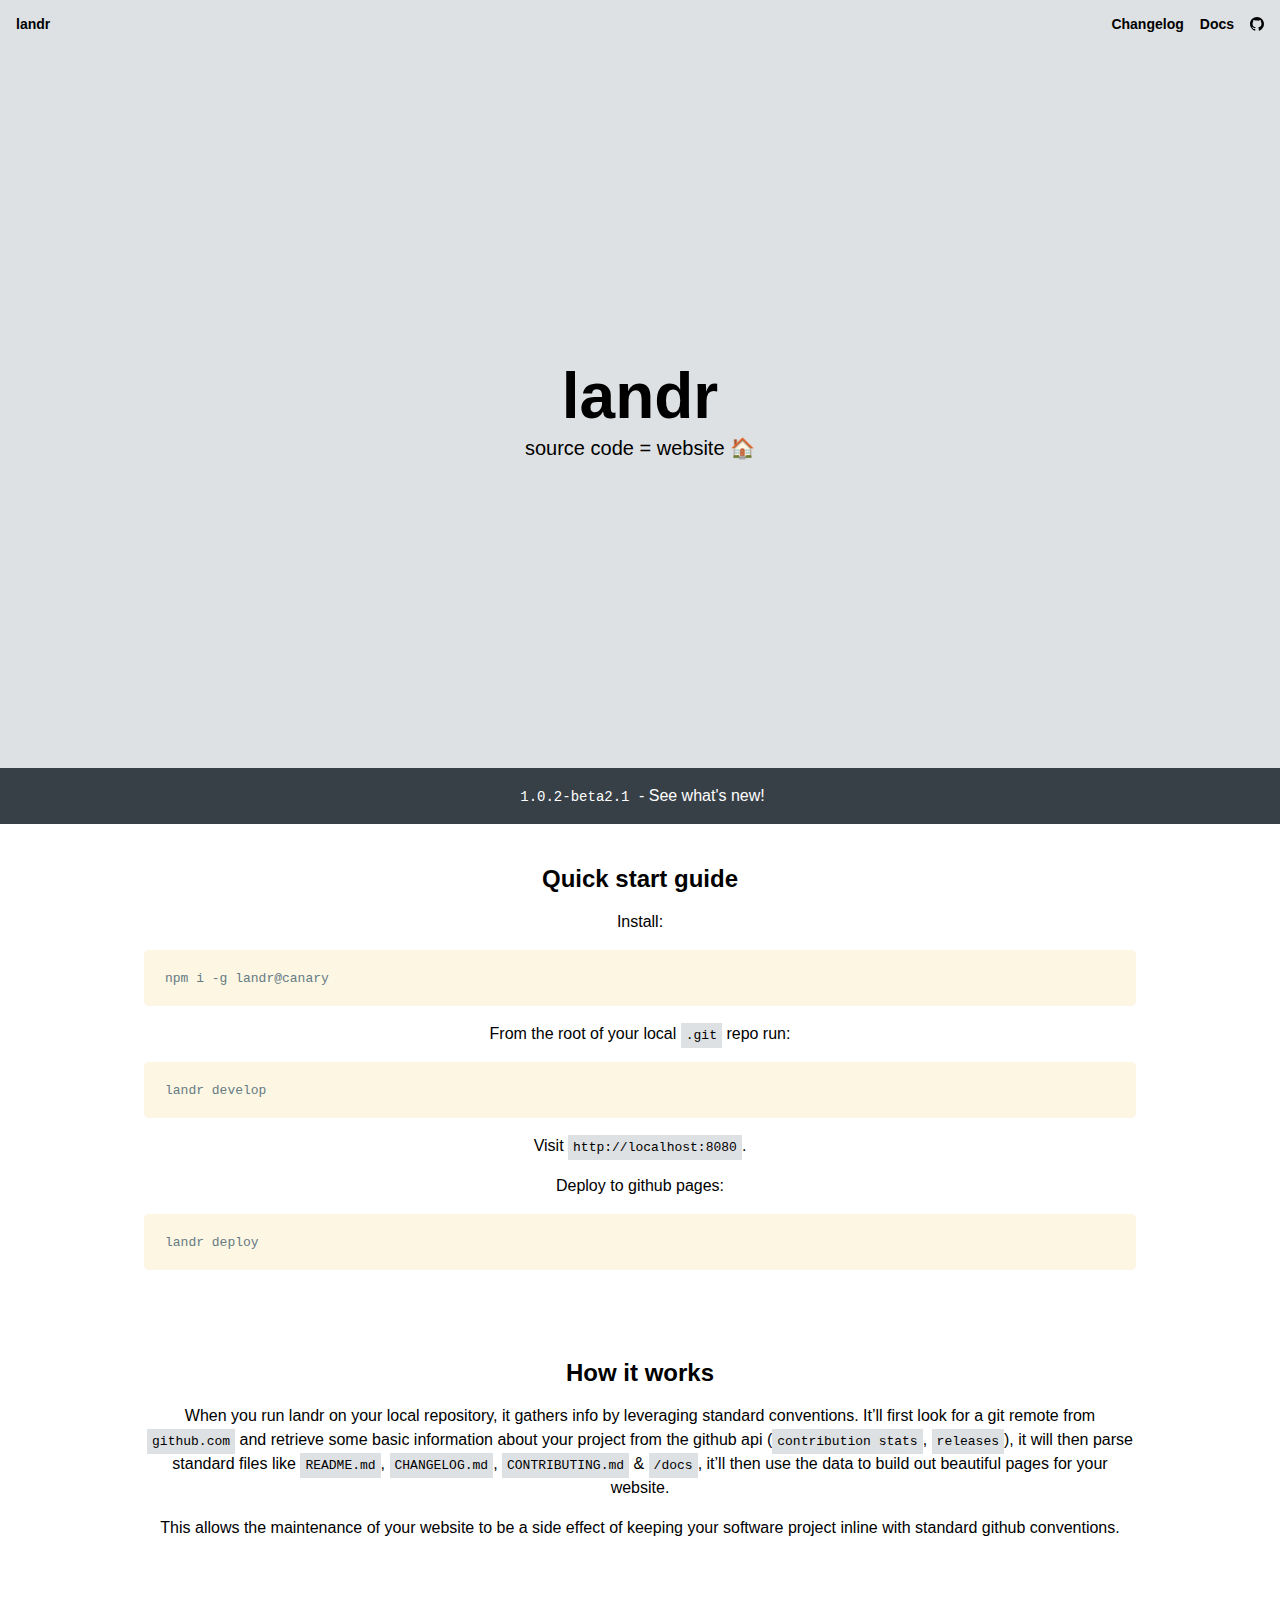
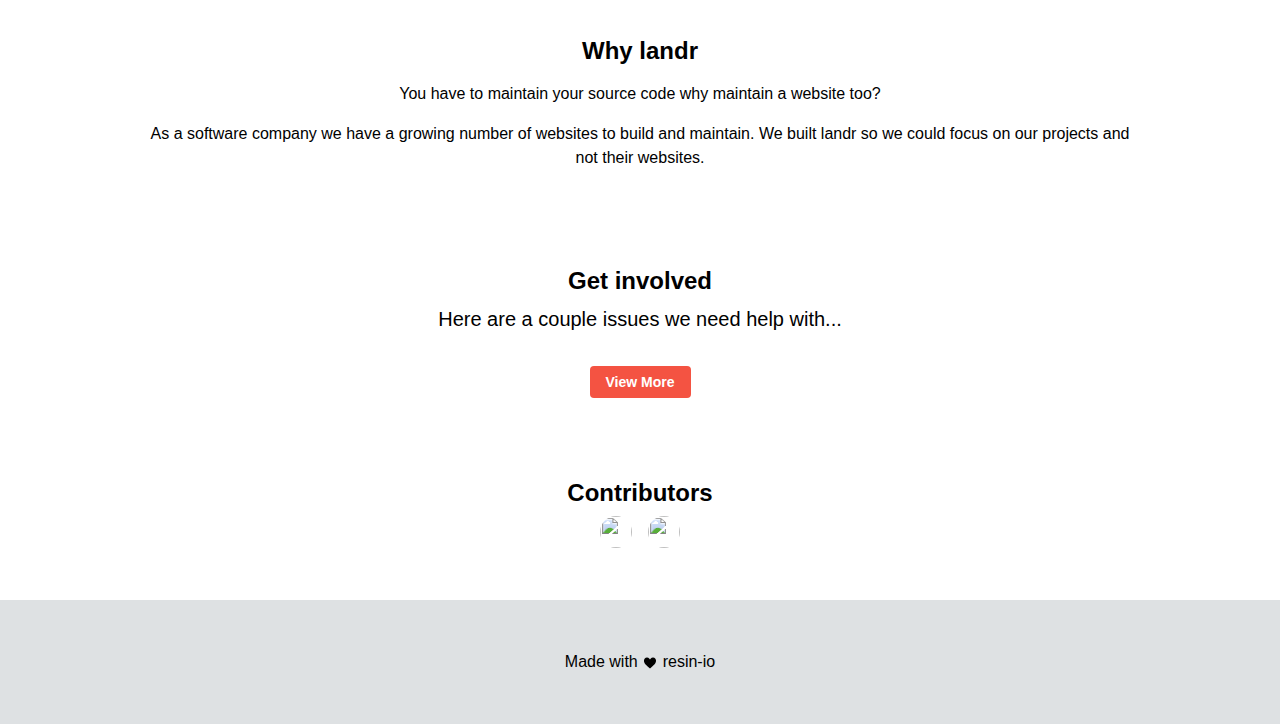
==== commit 52a22414: "Deployed by landr 🏠" ====
--- a/index.html
+++ b/index.html
@@ -1,14 +1,20 @@
 <!DOCTYPE html>
- <html><head><meta charset="utf-8"/><meta http-equiv="x-ua-compatible" content="ie=edge"/><meta name="viewport" content="width=device-width, initial-scale=1, shrink-to-fit=no"/><link rel="preload" href="/landr/component---users-gaudi-work-landr-packages-gatsby-plugin-landr-www-layouts-index-js-ca91ff849d0ed06dfc53.js" as="script"/><link rel="preload" href="/landr/component---users-gaudi-work-landr-packages-gatsby-plugin-landr-www-pages-index-js-7c2d6e45d9e7441613b2.js" as="script"/><link rel="preload" href="/landr/path---index-18f6674116a4deb4ed9a.js" as="script"/><link rel="preload" href="/landr/app-105a2ef16f8639ec1339.js" as="script"/><link rel="preload" href="/landr/commons-04b45813df6ab9b66fd0.js" as="script"/><script id="webpack-manifest">
+ <html><head><meta charset="utf-8"/><meta http-equiv="x-ua-compatible" content="ie=edge"/><meta name="viewport" content="width=device-width, initial-scale=1, shrink-to-fit=no"/><link rel="preload" href="/landr/component---work-landr-packages-gatsby-plugin-landr-www-layouts-index-js-6a66a0115f0bab29672a.js" as="script"/><link rel="preload" href="/landr/component---work-landr-packages-gatsby-plugin-landr-www-pages-index-js-84a7771667a37b389715.js" as="script"/><link rel="preload" href="/landr/path---index-c0f08dd3ac1e332a0fd9.js" as="script"/><link rel="preload" href="/landr/app-955f8f5e8d3dfa401e17.js" as="script"/><link rel="preload" href="/landr/commons-f5b385299938aa5a8ece.js" as="script"/><script id="webpack-manifest">
             //<![CDATA[
-            window.webpackManifest = {"15178676390636814000":"app-105a2ef16f8639ec1339.js","17820611853138387000":"component---users-gaudi-work-landr-packages-gatsby-plugin-landr-www-templates-docs-js-f638e999dbb270e7a7ab.js","5527529386960343000":"component---users-gaudi-work-landr-packages-gatsby-plugin-landr-www-pages-changelog-js-d6f9795c3ff0fd44ca3d.js","16672170583965837000":"component---users-gaudi-work-landr-packages-gatsby-plugin-landr-www-pages-index-js-7c2d6e45d9e7441613b2.js","3954140758598355500":"path----7b61475c1f0db89ef90d.js","8589468927338865000":"path---docs-791eebdaae8124001534.js","3015978525832329700":"path---docs-how-it-works-c622427e03e6210f005b.js","14563933201992745000":"path---changelog-a670ea59e84419116579.js","9347362237655822000":"path---index-18f6674116a4deb4ed9a.js","2442039017586507000":"component---users-gaudi-work-landr-packages-gatsby-plugin-landr-www-layouts-docs-js-b43afd1a7b449223dad6.js","6628547091953441000":"component---users-gaudi-work-landr-packages-gatsby-plugin-landr-www-layouts-index-js-ca91ff849d0ed06dfc53.js"}
+            window.webpackManifest = {"15178676390636814000":"app-955f8f5e8d3dfa401e17.js","7349899302467505000":"component---work-landr-packages-gatsby-plugin-landr-www-pages-docs-js-46fccb0fd7706c35e2ed.js","2449099303705302500":"component---work-landr-packages-gatsby-plugin-landr-www-pages-changelog-js-5b3a463cd90296173278.js","7542146262365848000":"component---work-landr-packages-gatsby-plugin-landr-www-pages-index-js-84a7771667a37b389715.js","3954140758598355500":"path----5344432e69ec6df4e323.js","8589468927338865000":"path---docs-b27fcfdd02bf01e31ed4.js","3015978525832329700":"path---docs-how-it-works-688a3d7fe5a55ec07d93.js","14563933201992745000":"path---changelog-873b58c52eda2c06c114.js","9347362237655822000":"path---index-c0f08dd3ac1e332a0fd9.js","8563537813340814000":"component---work-landr-packages-gatsby-plugin-landr-www-layouts-docs-js-cf084bd26463b85ce5fa.js","4803888381085002000":"component---work-landr-packages-gatsby-plugin-landr-www-layouts-index-js-6a66a0115f0bab29672a.js"}
             //]]>
-            </script><style type="text/css" data-styled-components="hzBkDV bXEfOF jadXNU bhYCUR bTMclA cwiWCk kXUPVg frDbGx bpjgLe jXxdZK csVIMM jBnmHY dzFtfn izWMmq eyLfWl fEecKI frMzxF iNGOVe exnSXU ddrlOV igsOsg kMqakB kDHWqu hLfxty jHprQs duNEcD cTKadY iiweKh gfWKdx gdbeMS ckzJsy fjEbAY bwRFdG bUZGRr iZBBQa iHZvIS cFlEyZ iQubnq cZJNuc dQmOEq eRtqMp lyFLX" data-styled-components-is-local="true">/* sc-component-id: sc-bdVaJa */
+            </script><style type="text/css" data-styled-components="hzBkDV bXEfOF jGpUgo bhYCUR bTMclA jHprQs fedMsC cwiWCk kXUPVg jNXPuE bpjgLe jXxdZK csVIMM jBnmHY dzFtfn izWMmq eyLfWl fEecKI exnSXU gntlFB igsOsg kMqakB kDHWqu hwFTEE bVFTUq cFlEyZ gkOtLU cTKadY iiweKh gfWKdx gdbeMS ckzJsy fjEbAY bwRFdG ifBQLu bUZGRr jtWIOA iHZvIS kjlHrk bKscqH JCKjc iZBBQa fmclzI cZJNuc duNEcD dQmOEq eRtqMp lyFLX kaiGPJ jrQlAC" data-styled-components-is-local="true">/* sc-component-id: sc-bdVaJa */
 
-.ddrlOV{box-sizing:border-box;margin-bottom:32px;padding-left:16px;padding-right:16px;padding-top:16px;padding-bottom:16px;-webkit-flex:1 1 auto;-ms-flex:1 1 auto;flex:1 1 auto;}
+.gntlFB{box-sizing:border-box;padding-top:16px;padding-bottom:16px;}
+
+.gkOtLU{box-sizing:border-box;padding-top:32px;padding-bottom:32px;}
 
 .iHZvIS{box-sizing:border-box;}
+
+.jrQlAC{box-sizing:border-box;padding-top:50px;padding-bottom:50px;}
 /* sc-component-id: sc-htpNat */
+
+.jtWIOA{display:-webkit-box;display:-webkit-flex;display:-ms-flexbox;display:flex;-webkit-flex-wrap:wrap;-ms-flex-wrap:wrap;flex-wrap:wrap;}
 
 .iZBBQa{display:-webkit-box;display:-webkit-flex;display:-ms-flexbox;display:flex;-webkit-box-pack:center;-webkit-justify-content:center;-ms-flex-pack:center;justify-content:center;}
 /* sc-component-id: sc-bxivhb */
@@ -17,10 +23,22 @@
 
 .exnSXU{background-color:#374047;color:#fff;}
 
+
+.kaiGPJ{background-color:#dee1e3;color:#000;}
 /* sc-component-id: sc-EHOje */
 
 .hzBkDV{font-family:-apple-system,BlinkMacSystemFont,sans-serif;}
+/* sc-component-id: sc-dnqmqq */
+
+.JCKjc{margin:0px;padding-bottom:8px;padding-left:16px;padding-right:16px;padding-top:8px;font-size:14px;color:#fff;background-color:#f45342;}
+/* sc-component-id: sc-iwsKbI */
+
+.bKscqH{font-family:inherit;font-weight:700;line-height:1.1428571428571428;display:inline-block;vertical-align:middle;text-align:center;text-decoration:none;border-radius:4px;border:0;-webkit-appearance:none;-moz-appearance:none;appearance:none;background-color:#f45342;}.bKscqH:hover{box-shadow:inset 0 0 0 999px rgba(0,0,0,0.125);}.bKscqH:focus{outline:0;box-shadow:0 0 0 2px #f45342;}.bKscqH:active{background-color:#f45342;box-shadow:inset 0 0 8px rgba(0,0,0,0.25);}.bKscqH:disabled{opacity:0.25;}
 /* sc-component-id: sc-cSHVUG */
+
+.fedMsC{color:null;}
+
+.bVFTUq{color:#fff;}
 
 .duNEcD{color:#0077cc;}
 /* sc-component-id: sc-kAzzGY */
@@ -42,6 +60,10 @@
 .kMqakB{margin:0px;}
 
 .bwRFdG{margin:0px;font-size:24px;}
+
+.ifBQLu{margin:0px;margin-top:8px;font-size:20px;}
+
+.kjlHrk{margin:0px;margin-top:32px;}
 /* sc-component-id: sc-ckVGcZ */
 
 .csVIMM{font-weight:700;}
@@ -72,7 +94,7 @@
 .dzFtfn{line-height:1.25;}
 /* sc-component-id: sc-brqgnP */
 
-.hLfxty{font-size:14px;}
+.hwFTEE{font-size:14px;background-color:#374047;}
 /* sc-component-id: sc-cMljjf */
 
 .kDHWqu{font-family:"SF Mono","Roboto Mono",Menlo,monospace;}
@@ -89,13 +111,13 @@
 .cTKadY{max-width:1024px;}
 /* sc-component-id: sc-ktHwxA */
 
-.frDbGx{padding:16px;color:#fff;background-color:#374047;}@media screen and (min-width:32em){.frDbGx{padding:32px;}}
+.jNXPuE{padding:16px;color:#000;background-color:#dee1e3;}@media screen and (min-width:32em){.jNXPuE{padding:32px;}}
 /* sc-component-id: sc-cIShpX */
 
 .kXUPVg{display:-webkit-box;display:-webkit-flex;display:-ms-flexbox;display:flex;-webkit-flex-direction:column;-ms-flex-direction:column;flex-direction:column;-webkit-align-items:center;-webkit-box-align:center;-ms-flex-align:center;align-items:center;-webkit-box-pack:center;-webkit-justify-content:center;-ms-flex-pack:center;justify-content:center;min-height:80vh;background-size:cover;background-position:center;background-image:none;}
 /* sc-component-id: sc-gxMtzJ */
 
-.jadXNU{padding-left:8px;padding-right:8px;color:#fff;background-color:#374047;}
+.jGpUgo{padding-left:8px;padding-right:8px;color:#000;background-color:#dee1e3;}
 /* sc-component-id: sc-dfVpRl */
 
 .bXEfOF{display:-webkit-box;display:-webkit-flex;display:-ms-flexbox;display:flex;min-height:48px;-webkit-align-items:center;-webkit-box-align:center;-ms-flex-align:center;align-items:center;}
@@ -104,16 +126,11 @@
 .cZJNuc{padding:8px;color:#fff;background-color:#000;}
 /* sc-component-id: sc-bAeIUo */
 
-.iQubnq{display:inline-block;position:relative;color:inherit;background-color:transparent;}.iQubnq::before{display:none;content:"craig-mulligan has made 94 contributions";position:absolute;bottom:100%;left:50%;-webkit-transform:translate(-50%,-4px);-ms-transform:translate(-50%,-4px);transform:translate(-50%,-4px);white-space:nowrap;font-size:12px;padding-top:4px;padding-bottom:4px;padding-left:8px;padding-right:8px;color:#fff;background-color:#000;border-radius:4px;}.iQubnq::after{display:none;position:absolute;bottom:100%;left:50%;-webkit-transform:translate(-50%,8px);-ms-transform:translate(-50%,8px);transform:translate(-50%,8px);content:" ";border-width:6px;border-style:solid;border-color:transparent;border-top-color:#000;}.iQubnq:hover::before,.iQubnq:hover::after{display:block;}
+.fmclzI{display:inline-block;position:relative;color:inherit;background-color:transparent;}.fmclzI::before{display:none;content:"craig-mulligan has made 102 contributions";position:absolute;bottom:100%;left:50%;-webkit-transform:translate(-50%,-4px);-ms-transform:translate(-50%,-4px);transform:translate(-50%,-4px);white-space:nowrap;font-size:12px;padding-top:4px;padding-bottom:4px;padding-left:8px;padding-right:8px;color:#fff;background-color:#000;border-radius:4px;}.fmclzI::after{display:none;position:absolute;bottom:100%;left:50%;-webkit-transform:translate(-50%,8px);-ms-transform:translate(-50%,8px);transform:translate(-50%,8px);content:" ";border-width:6px;border-style:solid;border-color:transparent;border-top-color:#000;}.fmclzI:hover::before,.fmclzI:hover::after{display:block;}
 
 .lyFLX{display:inline-block;position:relative;color:inherit;background-color:transparent;}.lyFLX::before{display:none;content:"tyrantkhan has made 1 contributions";position:absolute;bottom:100%;left:50%;-webkit-transform:translate(-50%,-4px);-ms-transform:translate(-50%,-4px);transform:translate(-50%,-4px);white-space:nowrap;font-size:12px;padding-top:4px;padding-bottom:4px;padding-left:8px;padding-right:8px;color:#fff;background-color:#000;border-radius:4px;}.lyFLX::after{display:none;position:absolute;bottom:100%;left:50%;-webkit-transform:translate(-50%,8px);-ms-transform:translate(-50%,8px);transform:translate(-50%,8px);content:" ";border-width:6px;border-style:solid;border-color:transparent;border-top-color:#000;}.lyFLX:hover::before,.lyFLX:hover::after{display:block;}
-/* sc-component-id: sc-gHboQg */
-
-.iNGOVe{margin-bottom:32px;padding-left:16px;padding-right:16px;padding-top:16px;padding-bottom:16px;background-color:#374047;color:#fff;}
-/* sc-component-id: sc-eilVRo */
-
-</style><style type="text/css" data-styled-components="" data-styled-components-is-local="false">/* sc-component-id: sc-global-4223211338 */
-*{box-sizing:border-box;}body{margin:0;}ul{list-style:none;}
+</style><style type="text/css" data-styled-components="" data-styled-components-is-local="false">/* sc-component-id: sc-global-3533553475 */
+*{box-sizing:border-box;}body{margin:0;}p{line-height:1.5;}ul{list-style:none;margin-bottom:32px;}ul li{margin-bottom:8px;}img{max-width:100%;}a{color:#000;text-decoration:none;cursor:pointer;}a:hover{box-shadow:inset 0 -5px 0px 0px #f45342;}blockquote{font-style:italic;padding:20px;}blockquote > p{box-shadow:inset 0 -5px 0px 0px #f45342;}code{background:#dee1e3;padding:5px;}pre > code{background:none;}
 </style><style type="text/css">
     .anchor {
       float: left;
@@ -152,16 +169,21 @@
     })
   </script><script>
   !function(e,t,r){function n(){for(;d[0]&&"loaded"==d[0][f];)c=d.shift(),c[o]=!i.parentNode.insertBefore(c,i)}for(var s,a,c,d=[],i=e.scripts[0],o="onreadystatechange",f="readyState";s=r.shift();)a=e.createElement(t),"async"in i?(a.async=!1,e.head.appendChild(a)):i[f]?(d.push(a),a[o]=n):e.write("<"+t+' src="'+s+'" defer></'+t+">"),a.src=s}(document,"script",[
-  "/landr/commons-04b45813df6ab9b66fd0.js","/landr/app-105a2ef16f8639ec1339.js","/landr/path---index-18f6674116a4deb4ed9a.js","/landr/component---users-gaudi-work-landr-packages-gatsby-plugin-landr-www-pages-index-js-7c2d6e45d9e7441613b2.js","/landr/component---users-gaudi-work-landr-packages-gatsby-plugin-landr-www-layouts-index-js-ca91ff849d0ed06dfc53.js"
+  "/landr/commons-f5b385299938aa5a8ece.js","/landr/app-955f8f5e8d3dfa401e17.js","/landr/path---index-c0f08dd3ac1e332a0fd9.js","/landr/component---work-landr-packages-gatsby-plugin-landr-www-pages-index-js-84a7771667a37b389715.js","/landr/component---work-landr-packages-gatsby-plugin-landr-www-layouts-index-js-6a66a0115f0bab29672a.js"
 ])
-  </script><style id="gatsby-inlined-css">code[class*=language-],pre[class*=language-]{color:#657b83;font-family:Consolas,Monaco,Andale Mono,Ubuntu Mono,monospace;text-align:left;white-space:pre;word-spacing:normal;word-break:normal;word-wrap:normal;line-height:1.5;-moz-tab-size:4;-o-tab-size:4;tab-size:4;-webkit-hyphens:none;-ms-hyphens:none;hyphens:none}code[class*=language-]::-moz-selection,code[class*=language-] ::-moz-selection,pre[class*=language-]::-moz-selection,pre[class*=language-] ::-moz-selection{background:#073642}code[class*=language-]::selection,code[class*=language-] ::selection,pre[class*=language-]::selection,pre[class*=language-] ::selection{background:#073642}pre[class*=language-]{padding:1em;margin:.5em 0;overflow:auto;border-radius:.3em}:not(pre)>code[class*=language-],pre[class*=language-]{background-color:#fdf6e3}:not(pre)>code[class*=language-]{padding:.1em;border-radius:.3em}.token.cdata,.token.comment,.token.doctype,.token.prolog{color:#93a1a1}.token.punctuation{color:#586e75}.namespace{opacity:.7}.token.boolean,.token.constant,.token.deleted,.token.number,.token.property,.token.symbol,.token.tag{color:#268bd2}.token.attr-name,.token.builtin,.token.char,.token.inserted,.token.selector,.token.string,.token.url{color:#2aa198}.token.entity{color:#657b83;background:#eee8d5}.token.atrule,.token.attr-value,.token.keyword{color:#859900}.token.function{color:#b58900}.token.important,.token.regex,.token.variable{color:#cb4b16}.token.bold,.token.important{font-weight:700}.token.italic{font-style:italic}.token.entity{cursor:help}</style></head><body><div id="___gatsby"><div class="sc-EHOje hzBkDV" data-reactroot="" data-reactid="1" data-react-checksum="871950739"><!-- react-empty: 2 --><div class="sc-dfVpRl bXEfOF sc-gxMtzJ jadXNU" data-reactid="3"><a class="sc-kgoBCf bhYCUR sc-chPdSV bTMclA" href="/landr/" data-reactid="4">landr</a><a class="sc-kgoBCf bhYCUR sc-chPdSV cwiWCk" href="/landr/changelog" data-reactid="5">Changelog</a><a class="sc-kgoBCf bhYCUR sc-chPdSV bTMclA" href="/landr/docs" data-reactid="6">Docs</a><a class="sc-kgoBCf bhYCUR sc-chPdSV bTMclA" href="https://github.com/resin-io/landr" target="_blank" data-reactid="7"><svg fill="currentColor" preserveAspectRatio="xMidYMid meet" height="1em" width="1em" viewBox="0 0 40 40" style="vertical-align:middle;" data-reactid="8"><g data-reactid="9"><path d="m20 0c-11 0-20 9-20 20 0 8.8 5.7 16.3 13.7 19 1 0.2 1.3-0.5 1.3-1 0-0.5 0-2 0-3.7-5.5 1.2-6.7-2.4-6.7-2.4-0.9-2.3-2.2-2.9-2.2-2.9-1.9-1.2 0.1-1.2 0.1-1.2 2 0.1 3.1 2.1 3.1 2.1 1.7 3 4.6 2.1 5.8 1.6 0.2-1.3 0.7-2.2 1.3-2.7-4.5-0.5-9.2-2.2-9.2-9.8 0-2.2 0.8-4 2.1-5.4-0.2-0.5-0.9-2.6 0.2-5.3 0 0 1.7-0.5 5.5 2 1.6-0.4 3.3-0.6 5-0.6 1.7 0 3.4 0.2 5 0.7 3.8-2.6 5.5-2.1 5.5-2.1 1.1 2.8 0.4 4.8 0.2 5.3 1.3 1.4 2.1 3.2 2.1 5.4 0 7.6-4.7 9.3-9.2 9.8 0.7 0.6 1.4 1.9 1.4 3.7 0 2.7 0 4.9 0 5.5 0 0.6 0.3 1.2 1.3 1 8-2.7 13.7-10.2 13.7-19 0-11-9-20-20-20z" data-reactid="10"></path></g></svg></a></div><div data-reactid="11"><div class="sc-cIShpX kXUPVg sc-ktHwxA frDbGx" data-reactid="12"><h2 class="sc-eNQAEJ bpjgLe sc-jKJlTe jXxdZK sc-ckVGcZ csVIMM sc-dxgOiQ jBnmHY" data-reactid="13">landr</h2><p class="sc-eHgmQL dzFtfn sc-hSdWYo izWMmq sc-ckVGcZ eyLfWl sc-dxgOiQ fEecKI" data-reactid="14">source code = website 🏠</p></div><div class="sc-eilVRo frMzxF sc-gHboQg iNGOVe sc-ifAKCX exnSXU sc-bdVaJa ddrlOV" color="white" data-reactid="15"><p class="sc-ckVGcZ igsOsg sc-dxgOiQ kMqakB" data-reactid="16"><code class="sc-cMljjf kDHWqu sc-brqgnP hLfxty" data-reactid="17"><a class="sc-kAzzGY jHprQs sc-cSHVUG duNEcD" href="https://github.com/resin-io/landr/releases/tag/landr%401.0.2-beta2.1" target="_blank" data-reactid="18">1.0.2-beta2.1</a></code><!-- react-text: 19 --> - <!-- /react-text --><a class="sc-kAzzGY jHprQs sc-cSHVUG duNEcD" href="/landr/changelog" data-reactid="20">See what is new!</a></p></div><div class="bg-inverse text-white py-5" data-reactid="21"><div class="sc-dNLxif cTKadY sc-jbKcbu iiweKh" data-reactid="22"><h3 class="sc-kEYyzF gfWKdx sc-hMqMXs gdbeMS sc-eNQAEJ bpjgLe sc-jKJlTe ckzJsy sc-ckVGcZ fjEbAY sc-dxgOiQ bwRFdG" data-reactid="23">Quick start guide</h3><p class="sc-ckVGcZ igsOsg sc-dxgOiQ kMqakB" data-reactid="24"><p>Install:</p>
-<pre><code>npm i -g landr@canary
-</code></pre>
-<p>From the root of your local git repo run:</p>
-<pre><code>landr develop
-</code></pre>
+  </script><style id="gatsby-inlined-css">code[class*=language-],pre[class*=language-]{color:#657b83;font-family:Consolas,Monaco,Andale Mono,Ubuntu Mono,monospace;text-align:left;white-space:pre;word-spacing:normal;word-break:normal;word-wrap:normal;line-height:1.5;-moz-tab-size:4;-o-tab-size:4;tab-size:4;-webkit-hyphens:none;-ms-hyphens:none;hyphens:none}code[class*=language-]::-moz-selection,code[class*=language-] ::-moz-selection,pre[class*=language-]::-moz-selection,pre[class*=language-] ::-moz-selection{background:#073642}code[class*=language-]::selection,code[class*=language-] ::selection,pre[class*=language-]::selection,pre[class*=language-] ::selection{background:#073642}pre[class*=language-]{padding:1em;margin:.5em 0;overflow:auto;border-radius:.3em}:not(pre)>code[class*=language-],pre[class*=language-]{background-color:#fdf6e3}:not(pre)>code[class*=language-]{padding:.1em;border-radius:.3em}.token.cdata,.token.comment,.token.doctype,.token.prolog{color:#93a1a1}.token.punctuation{color:#586e75}.namespace{opacity:.7}.token.boolean,.token.constant,.token.deleted,.token.number,.token.property,.token.symbol,.token.tag{color:#268bd2}.token.attr-name,.token.builtin,.token.char,.token.inserted,.token.selector,.token.string,.token.url{color:#2aa198}.token.entity{color:#657b83;background:#eee8d5}.token.atrule,.token.attr-value,.token.keyword{color:#859900}.token.function{color:#b58900}.token.important,.token.regex,.token.variable{color:#cb4b16}.token.bold,.token.important{font-weight:700}.token.italic{font-style:italic}.token.entity{cursor:help}</style></head><body><div id="___gatsby"><div class="sc-EHOje hzBkDV" data-reactroot="" data-reactid="1" data-react-checksum="93860397"><!-- react-empty: 2 --><div class="sc-dfVpRl bXEfOF sc-gxMtzJ jGpUgo" data-reactid="3"><a class="sc-kgoBCf bhYCUR sc-chPdSV bTMclA sc-kAzzGY jHprQs sc-cSHVUG fedMsC" href="/landr/" data-reactid="4">landr</a><a class="sc-kgoBCf bhYCUR sc-chPdSV cwiWCk sc-kAzzGY jHprQs sc-cSHVUG fedMsC" href="/landr/changelog" data-reactid="5">Changelog</a><a class="sc-kgoBCf bhYCUR sc-chPdSV bTMclA sc-kAzzGY jHprQs sc-cSHVUG fedMsC" href="/landr/docs" data-reactid="6">Docs</a><a class="sc-kgoBCf bhYCUR sc-chPdSV bTMclA" href="https://github.com/resin-io/landr" target="_blank" data-reactid="7"><svg fill="currentColor" preserveAspectRatio="xMidYMid meet" height="1em" width="1em" viewBox="0 0 40 40" style="vertical-align:middle;" data-reactid="8"><g data-reactid="9"><path d="m20 0c-11 0-20 9-20 20 0 8.8 5.7 16.3 13.7 19 1 0.2 1.3-0.5 1.3-1 0-0.5 0-2 0-3.7-5.5 1.2-6.7-2.4-6.7-2.4-0.9-2.3-2.2-2.9-2.2-2.9-1.9-1.2 0.1-1.2 0.1-1.2 2 0.1 3.1 2.1 3.1 2.1 1.7 3 4.6 2.1 5.8 1.6 0.2-1.3 0.7-2.2 1.3-2.7-4.5-0.5-9.2-2.2-9.2-9.8 0-2.2 0.8-4 2.1-5.4-0.2-0.5-0.9-2.6 0.2-5.3 0 0 1.7-0.5 5.5 2 1.6-0.4 3.3-0.6 5-0.6 1.7 0 3.4 0.2 5 0.7 3.8-2.6 5.5-2.1 5.5-2.1 1.1 2.8 0.4 4.8 0.2 5.3 1.3 1.4 2.1 3.2 2.1 5.4 0 7.6-4.7 9.3-9.2 9.8 0.7 0.6 1.4 1.9 1.4 3.7 0 2.7 0 4.9 0 5.5 0 0.6 0.3 1.2 1.3 1 8-2.7 13.7-10.2 13.7-19 0-11-9-20-20-20z" data-reactid="10"></path></g></svg></a></div><div data-reactid="11"><div class="sc-cIShpX kXUPVg sc-ktHwxA jNXPuE" data-reactid="12"><h2 class="sc-eNQAEJ bpjgLe sc-jKJlTe jXxdZK sc-ckVGcZ csVIMM sc-dxgOiQ jBnmHY" data-reactid="13">landr</h2><p class="sc-eHgmQL dzFtfn sc-hSdWYo izWMmq sc-ckVGcZ eyLfWl sc-dxgOiQ fEecKI" data-reactid="14">source code = website 🏠</p></div><div class="sc-ifAKCX exnSXU sc-bdVaJa gntlFB" color="white" data-reactid="15"><p class="sc-ckVGcZ igsOsg sc-dxgOiQ kMqakB" data-reactid="16"><code class="sc-cMljjf kDHWqu sc-brqgnP hwFTEE" data-reactid="17"><a class="sc-kAzzGY jHprQs sc-cSHVUG bVFTUq" href="https://github.com/resin-io/landr/releases/tag/landr%401.0.2-beta2.1" target="_blank" data-reactid="18">1.0.2-beta2.1</a></code><!-- react-text: 19 --> - <!-- /react-text --><a class="sc-kAzzGY jHprQs sc-cSHVUG bVFTUq" href="/landr/changelog" data-reactid="20">See what&#x27;s new!</a></p></div><div class="sc-ifAKCX cFlEyZ sc-bdVaJa gkOtLU" data-reactid="21"><div class="sc-dNLxif cTKadY sc-jbKcbu iiweKh" data-reactid="22"><h3 class="sc-kEYyzF gfWKdx sc-hMqMXs gdbeMS sc-eNQAEJ bpjgLe sc-jKJlTe ckzJsy sc-ckVGcZ fjEbAY sc-dxgOiQ bwRFdG" data-reactid="23">Quick start guide</h3><div style="text-align:center;" data-reactid="24"><p>Install:</p>
+<div class="gatsby-highlight">
+      <pre class="language-none"><code>npm i -g landr@canary</code></pre>
+      </div>
+<p>From the root of your local <code>.git</code> repo run:</p>
+<div class="gatsby-highlight">
+      <pre class="language-none"><code>landr develop</code></pre>
+      </div>
 <p>Visit <code>http://localhost:8080</code>.</p>
 <p>Deploy to github pages:</p>
-<pre><code>landr deploy
-</code></pre>
-</p></div></div><div data-reactid="25"><div class="sc-dNLxif cTKadY sc-jbKcbu iiweKh" data-reactid="26"><h3 class="sc-kEYyzF gfWKdx sc-hMqMXs gdbeMS sc-eNQAEJ bpjgLe sc-jKJlTe ckzJsy sc-ckVGcZ fjEbAY sc-dxgOiQ bwRFdG" data-reactid="27"></h3><p class="sc-ckVGcZ igsOsg sc-dxgOiQ kMqakB" data-reactid="28"></p></div></div><div data-reactid="29"><div class="sc-dNLxif cTKadY sc-jbKcbu iiweKh" data-reactid="30"><h3 class="sc-kEYyzF gfWKdx sc-hMqMXs gdbeMS sc-eNQAEJ bpjgLe sc-jKJlTe ckzJsy sc-ckVGcZ fjEbAY sc-dxgOiQ bwRFdG" data-reactid="31">Contributors</h3><p class="sc-ckVGcZ igsOsg sc-dxgOiQ kMqakB" data-reactid="32"></p><div class="sc-bxivhb bUZGRr sc-htpNat iZBBQa sc-bdVaJa iHZvIS" data-reactid="33"><div class="sc-ifAKCX cFlEyZ sc-bdVaJa iHZvIS" data-reactid="34"><div class="sc-bAeIUo iQubnq sc-bMVAic cZJNuc" data-reactid="35"><a class="sc-kAzzGY jHprQs sc-cSHVUG duNEcD" target="_blank" href="https://github.com/craig-mulligan" data-reactid="36"><img class="sc-frDJqD dQmOEq sc-hmzhuo eRtqMp" src="https://avatars2.githubusercontent.com/u/9499917?v=4" data-reactid="37"/></a></div><div class="sc-bAeIUo lyFLX sc-bMVAic cZJNuc" data-reactid="38"><a class="sc-kAzzGY jHprQs sc-cSHVUG duNEcD" target="_blank" href="https://github.com/tyrantkhan" data-reactid="39"><img class="sc-frDJqD dQmOEq sc-hmzhuo eRtqMp" src="https://avatars1.githubusercontent.com/u/107844?v=4" data-reactid="40"/></a></div></div></div></div></div></div></div></div></body></html>+<div class="gatsby-highlight">
+      <pre class="language-none"><code>landr deploy</code></pre>
+      </div></div></div></div><div class="sc-ifAKCX cFlEyZ sc-bdVaJa gkOtLU" data-reactid="25"><div class="sc-dNLxif cTKadY sc-jbKcbu iiweKh" data-reactid="26"><h3 class="sc-kEYyzF gfWKdx sc-hMqMXs gdbeMS sc-eNQAEJ bpjgLe sc-jKJlTe ckzJsy sc-ckVGcZ fjEbAY sc-dxgOiQ bwRFdG" data-reactid="27">How it works</h3><div style="text-align:center;" data-reactid="28"><p>When you run landr on your local repository, it gathers info by leveraging standard conventions.
+It’ll first look for a git remote from <code>github.com</code> and retrieve some basic information about your project from the github api (<code>contribution stats</code>, <code>releases</code>), it will then parse standard files like <code>README.md</code>, <code>CHANGELOG.md</code>, <code>CONTRIBUTING.md</code> &#x26; <code>/docs</code>, it’ll then use the data to build out beautiful pages for your website.</p>
+<p>This allows the maintenance of your website to be a side effect of keeping your software project inline with standard github conventions.</p></div></div></div><div class="sc-ifAKCX cFlEyZ sc-bdVaJa gkOtLU" data-reactid="29"><div class="sc-dNLxif cTKadY sc-jbKcbu iiweKh" data-reactid="30"><h3 class="sc-kEYyzF gfWKdx sc-hMqMXs gdbeMS sc-eNQAEJ bpjgLe sc-jKJlTe ckzJsy sc-ckVGcZ fjEbAY sc-dxgOiQ bwRFdG" data-reactid="31">Why landr</h3><div style="text-align:center;" data-reactid="32"><p>You have to maintain your source code why maintain a website too?</p>
+<p>As a software company we have a growing number of websites to build and maintain. We built landr so we could focus on our projects and not their websites.</p></div></div></div><div class="sc-ifAKCX cFlEyZ sc-bdVaJa gkOtLU" data-reactid="33"><div class="sc-dNLxif cTKadY sc-jbKcbu iiweKh" data-reactid="34"><h3 class="sc-kEYyzF gfWKdx sc-hMqMXs gdbeMS sc-eNQAEJ bpjgLe sc-jKJlTe ckzJsy sc-ckVGcZ fjEbAY sc-dxgOiQ bwRFdG" data-reactid="35">Get involved</h3><div style="text-align:center;" data-reactid="36"></div><p class="sc-ckVGcZ igsOsg sc-dxgOiQ ifBQLu" data-reactid="37">Here are a couple issues we need help with...</p><div class="sc-bxivhb bUZGRr sc-htpNat jtWIOA sc-bdVaJa iHZvIS" data-reactid="38"></div><p class="sc-ckVGcZ igsOsg sc-dxgOiQ kjlHrk" data-reactid="39"><a class="sc-iwsKbI bKscqH sc-dnqmqq JCKjc sc-kAzzGY jHprQs sc-cSHVUG fedMsC" to="false" href="https://github.com/resin-io/landr/issues" data-reactid="40">View More</a></p></div></div><div class="sc-ifAKCX cFlEyZ sc-bdVaJa gkOtLU" data-reactid="41"><div class="sc-dNLxif cTKadY sc-jbKcbu iiweKh" data-reactid="42"><h3 class="sc-kEYyzF gfWKdx sc-hMqMXs gdbeMS sc-eNQAEJ bpjgLe sc-jKJlTe ckzJsy sc-ckVGcZ fjEbAY sc-dxgOiQ bwRFdG" data-reactid="43">Contributors</h3><div style="text-align:center;" data-reactid="44"></div><div class="sc-bxivhb bUZGRr sc-htpNat iZBBQa sc-bdVaJa iHZvIS" data-reactid="45"><div class="sc-ifAKCX cFlEyZ sc-bdVaJa iHZvIS" data-reactid="46"><div class="sc-bAeIUo fmclzI sc-bMVAic cZJNuc" data-reactid="47"><a class="sc-kAzzGY jHprQs sc-cSHVUG duNEcD" target="_blank" href="https://github.com/craig-mulligan" data-reactid="48"><img class="sc-frDJqD dQmOEq sc-hmzhuo eRtqMp" src="https://avatars2.githubusercontent.com/u/9499917?v=4" data-reactid="49"/></a></div><div class="sc-bAeIUo lyFLX sc-bMVAic cZJNuc" data-reactid="50"><a class="sc-kAzzGY jHprQs sc-cSHVUG duNEcD" target="_blank" href="https://github.com/tyrantkhan" data-reactid="51"><img class="sc-frDJqD dQmOEq sc-hmzhuo eRtqMp" src="https://avatars1.githubusercontent.com/u/107844?v=4" data-reactid="52"/></a></div></div></div></div></div></div><div class="sc-ifAKCX kaiGPJ sc-bdVaJa jrQlAC" color="black" data-reactid="53"><p class="sc-ckVGcZ igsOsg sc-dxgOiQ kMqakB" data-reactid="54"><!-- react-text: 55 -->Made with <!-- /react-text --><svg fill="currentColor" preserveAspectRatio="xMidYMid meet" height="1em" width="1em" viewBox="0 0 40 40" style="vertical-align:middle;" data-reactid="56"><g data-reactid="57"><path d="m20 33.8c15.6-12.3 15-16.7 15-20s-2.8-7.5-7.5-7.5-7.5 5-7.5 5-2.8-5-7.5-5-7.5 4.1-7.5 7.5-0.6 7.7 15 20z" data-reactid="58"></path></g></svg><!-- react-text: 59 --> <!-- /react-text --><a class="sc-kAzzGY jHprQs sc-cSHVUG fedMsC" to="false" href="https://github.com/resin-io" rel="noopener" target="_blank" data-reactid="60">resin-io</a></p></div></div></div></body></html>